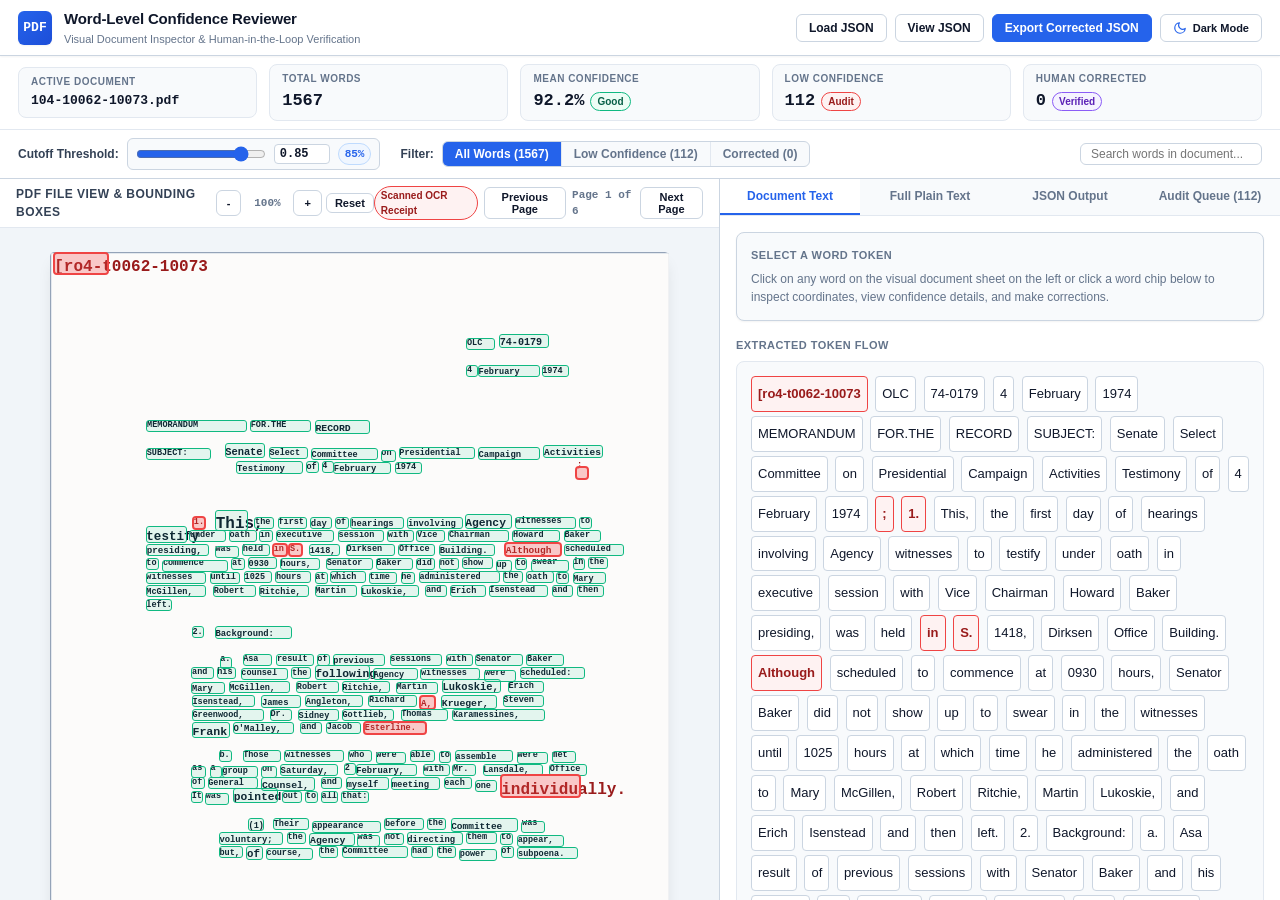
==== samples/104-10062-10073_dashboard.html @ badacd5a "fix: update OCR engine and docs" ====
<!DOCTYPE html>
<html lang="en">
<head>
  <meta charset="UTF-8">
  <meta name="viewport" content="width=device-width, initial-scale=1.0">
  <title>PDF Word-Level Confidence Reviewer</title>
  <style>
/* PDF Word-Level Confidence Extraction - Modern UI Dashboard Stylesheet */

:root,
html[data-theme="light"],
body[data-theme="light"] {
  /* Core Theme: Light Mode */
  --bg-app: #f1f5f9;
  --bg-header: #ffffff;
  --bg-surface: #ffffff;
  --bg-surface-elevated: #f8fafc;
  --bg-surface-active: #e2e8f0;
  --bg-surface-hover: #f1f5f9;
  --bg-input: #ffffff;
  
  --text-main: #0f172a;
  --text-secondary: #334155;
  --text-muted: #64748b;
  --text-subtle: #94a3b8;
  
  --border-subtle: #e2e8f0;
  --border-medium: #cbd5e1;
  --border-strong: #94a3b8;
  
  --accent-primary: #2563eb;
  --accent-primary-hover: #1d4ed8;
  --accent-subtle: #eff6ff;
  --accent-border: #bfdbfe;
  --accent-glow: rgba(37, 99, 235, 0.2);
  
  --status-high-bg: #ecfdf5;
  --status-high-text: #065f46;
  --status-high-border: #10b981;
  --status-high-bar: #10b981;
  
  --status-mid-bg: #fffbeb;
  --status-mid-text: #92400e;
  --status-mid-border: #f59e0b;
  --status-mid-bar: #f59e0b;
  
  --status-low-bg: #fef2f2;
  --status-low-text: #991b1b;
  --status-low-border: #ef4444;
  --status-low-bar: #ef4444;

  --status-corrected-bg: #f5f3ff;
  --status-corrected-text: #5b21b6;
  --status-corrected-border: #8b5cf6;
  --status-corrected-bar: #8b5cf6;

  --bbox-high-bg: rgba(16, 185, 129, 0.10);
  --bbox-high-border: #10b981;
  --bbox-low-bg: rgba(239, 68, 68, 0.28);
  --bbox-low-border: #ef4444;
  --bbox-selected-bg: rgba(37, 99, 235, 0.35);
  --bbox-selected-border: #2563eb;
  --bbox-corrected-bg: rgba(139, 92, 246, 0.25);
  --bbox-corrected-border: #8b5cf6;

  --shadow-xs: 0 1px 2px 0 rgba(0, 0, 0, 0.05);
  --shadow-sm: 0 1px 3px 0 rgba(0, 0, 0, 0.08), 0 1px 2px -1px rgba(0, 0, 0, 0.08);
  --shadow-md: 0 4px 6px -1px rgba(0, 0, 0, 0.08), 0 2px 4px -2px rgba(0, 0, 0, 0.06);
  --shadow-lg: 0 10px 15px -3px rgba(0, 0, 0, 0.1), 0 4px 6px -4px rgba(0, 0, 0, 0.05);

  --radius-xs: 4px;
  --radius-sm: 6px;
  --radius-md: 8px;
  --radius-lg: 12px;
  --radius-full: 9999px;

  --font-sans: -apple-system, BlinkMacSystemFont, "Segoe UI", Roboto, Oxygen, Ubuntu, Cantarell, "Open Sans", "Helvetica Neue", sans-serif;
  --font-mono: ui-monospace, SFMono-Regular, Menlo, Monaco, Consolas, "Liberation Mono", "Courier New", monospace;
  --transition-fast: 0.15s ease;
  --transition-normal: 0.25s ease;
}

:root[data-theme="dark"],
html[data-theme="dark"],
body[data-theme="dark"],
[data-theme="dark"] {
  /* Core Theme: Dark Mode */
  --bg-app: #0b1120;
  --bg-header: #0f172a;
  --bg-surface: #1e293b;
  --bg-surface-elevated: #182234;
  --bg-surface-active: #334155;
  --bg-surface-hover: #27354f;
  --bg-input: #0f172a;
  
  --text-main: #f8fafc;
  --text-secondary: #cbd5e1;
  --text-muted: #94a3b8;
  --text-subtle: #64748b;
  
  --border-subtle: #1e293b;
  --border-medium: #334155;
  --border-strong: #475569;
  
  --accent-primary: #3b82f6;
  --accent-primary-hover: #60a5fa;
  --accent-subtle: #1e293b;
  --accent-border: #2563eb;
  --accent-glow: rgba(59, 130, 246, 0.3);
  
  --status-high-bg: #064e3b;
  --status-high-text: #6ee7b7;
  --status-high-border: #059669;
  --status-high-bar: #10b981;
  
  --status-mid-bg: #78350f;
  --status-mid-text: #fde68a;
  --status-mid-border: #d97706;
  --status-mid-bar: #f59e0b;
  
  --status-low-bg: #7f1d1d;
  --status-low-text: #fca5a5;
  --status-low-border: #dc2626;
  --status-low-bar: #ef4444;

  --status-corrected-bg: #3b1d7d;
  --status-corrected-text: #c4b5fd;
  --status-corrected-border: #8b5cf6;
  --status-corrected-bar: #8b5cf6;

  --bbox-high-bg: rgba(16, 185, 129, 0.15);
  --bbox-high-border: #34d399;
  --bbox-low-bg: rgba(239, 68, 68, 0.35);
  --bbox-low-border: #f87171;
  --bbox-selected-bg: rgba(59, 130, 246, 0.45);
  --bbox-selected-border: #60a5fa;
  --bbox-corrected-bg: rgba(139, 92, 246, 0.35);
  --bbox-corrected-border: #a78bfa;

  --shadow-xs: 0 1px 2px 0 rgba(0, 0, 0, 0.4);
  --shadow-sm: 0 1px 3px 0 rgba(0, 0, 0, 0.5), 0 1px 2px -1px rgba(0, 0, 0, 0.5);
  --shadow-md: 0 4px 6px -1px rgba(0, 0, 0, 0.6), 0 2px 4px -2px rgba(0, 0, 0, 0.5);
  --shadow-lg: 0 10px 15px -3px rgba(0, 0, 0, 0.7), 0 4px 6px -4px rgba(0, 0, 0, 0.6);
}

/* Reset & Base */
* {
  box-sizing: border-box;
  margin: 0;
  padding: 0;
}

html, body {
  height: 100%;
  overflow: hidden;
}

body {
  font-family: var(--font-sans);
  background-color: var(--bg-app);
  color: var(--text-main);
  line-height: 1.5;
  font-size: 13px;
  display: flex;
  flex-direction: column;
  -webkit-font-smoothing: antialiased;
  transition: background-color var(--transition-fast), color var(--transition-fast);
}

/* Top App Header */
.app-header {
  background-color: var(--bg-header);
  border-bottom: 1px solid var(--border-medium);
  padding: 8px 18px;
  display: flex;
  align-items: center;
  justify-content: space-between;
  box-shadow: var(--shadow-xs);
  z-index: 20;
  flex-shrink: 0;
  transition: background-color var(--transition-fast), border-color var(--transition-fast);
}

.brand-section {
  display: flex;
  align-items: center;
  gap: 12px;
}

.brand-logo-badge {
  width: 34px;
  height: 34px;
  border-radius: var(--radius-sm);
  background: linear-gradient(135deg, var(--accent-primary), #1d4ed8);
  color: #ffffff;
  display: flex;
  align-items: center;
  justify-content: center;
  font-weight: 800;
  font-size: 13px;
  font-family: var(--font-mono);
  box-shadow: var(--shadow-xs);
}

.brand-info {
  display: flex;
  flex-direction: column;
}

.brand-title {
  font-size: 15px;
  font-weight: 700;
  letter-spacing: -0.01em;
  color: var(--text-main);
}

.brand-subtitle {
  font-size: 11px;
  color: var(--text-muted);
}

.header-actions {
  display: flex;
  align-items: center;
  gap: 8px;
}

/* Theme Toggle Button */
.btn-theme-toggle {
  display: inline-flex;
  align-items: center;
  gap: 8px;
  padding: 5px 12px;
  font-size: 12px;
  font-weight: 700;
  border-radius: var(--radius-sm);
  border: 1px solid var(--border-medium);
  background-color: var(--bg-surface-elevated);
  color: var(--text-main);
  cursor: pointer;
  transition: all var(--transition-fast);
}

.btn-theme-toggle:hover {
  background-color: var(--bg-surface-hover);
  border-color: var(--accent-primary);
}

.theme-toggle-indicator {
  display: flex;
  align-items: center;
  justify-content: center;
  color: var(--accent-primary);
}

.theme-icon {
  display: block;
}

.theme-status-text {
  font-size: 11px;
  font-weight: 700;
}

/* KPI Cards Strip */
.kpi-strip {
  background-color: var(--bg-surface);
  border-bottom: 1px solid var(--border-subtle);
  padding: 8px 18px;
  display: flex;
  align-items: center;
  gap: 12px;
  overflow-x: auto;
  flex-shrink: 0;
  transition: background-color var(--transition-fast);
}

.kpi-card {
  flex: 1;
  min-width: 140px;
  background-color: var(--bg-surface-elevated);
  border: 1px solid var(--border-subtle);
  border-radius: var(--radius-md);
  padding: 6px 12px;
  display: flex;
  flex-direction: column;
  transition: border-color var(--transition-fast), box-shadow var(--transition-fast), background-color var(--transition-fast);
}

.kpi-card:hover {
  border-color: var(--border-medium);
}

.kpi-header {
  display: flex;
  align-items: center;
  justify-content: space-between;
  margin-bottom: 2px;
}

.kpi-title {
  font-size: 10px;
  font-weight: 700;
  text-transform: uppercase;
  letter-spacing: 0.05em;
  color: var(--text-muted);
}

.kpi-value-row {
  display: flex;
  align-items: baseline;
  gap: 6px;
}

.kpi-value {
  font-size: 17px;
  font-weight: 800;
  font-family: var(--font-mono);
  color: var(--text-main);
}

.kpi-badge {
  font-size: 10px;
  font-weight: 700;
  padding: 1px 6px;
  border-radius: var(--radius-full);
}

.kpi-badge.high {
  background-color: var(--status-high-bg);
  color: var(--status-high-text);
  border: 1px solid var(--status-high-border);
}

.kpi-badge.low {
  background-color: var(--status-low-bg);
  color: var(--status-low-text);
  border: 1px solid var(--status-low-border);
}

.kpi-badge.info {
  background-color: var(--accent-subtle);
  color: var(--accent-primary);
  border: 1px solid var(--accent-border);
}

.kpi-badge.corrected {
  background-color: var(--status-corrected-bg);
  color: var(--status-corrected-text);
  border: 1px solid var(--status-corrected-border);
}

/* Control Toolbar */
.toolbar-section {
  background-color: var(--bg-surface);
  border-bottom: 1px solid var(--border-medium);
  padding: 8px 18px;
  display: flex;
  align-items: center;
  justify-content: space-between;
  flex-wrap: wrap;
  gap: 14px;
  flex-shrink: 0;
  transition: background-color var(--transition-fast);
}

.toolbar-left-group {
  display: flex;
  align-items: center;
  gap: 20px;
  flex-wrap: wrap;
}

/* Global Threshold Slider & Linked Number Input */
.threshold-control-group {
  display: flex;
  align-items: center;
  gap: 8px;
}

.control-label {
  font-size: 12px;
  font-weight: 600;
  color: var(--text-secondary);
}

.threshold-input-wrapper {
  display: flex;
  align-items: center;
  gap: 8px;
  background-color: var(--bg-surface-elevated);
  border: 1px solid var(--border-medium);
  padding: 4px 8px;
  border-radius: var(--radius-sm);
}

.range-input {
  width: 130px;
  accent-color: var(--accent-primary);
  cursor: pointer;
}

.threshold-number-field {
  width: 56px;
  padding: 2px 4px;
  font-size: 12px;
  font-family: var(--font-mono);
  font-weight: 700;
  text-align: center;
  border: 1px solid var(--border-medium);
  border-radius: var(--radius-xs);
  background-color: var(--bg-input);
  color: var(--text-main);
}

.threshold-number-field:focus {
  outline: 2px solid var(--accent-primary);
  border-color: var(--accent-primary);
}

.threshold-pct-badge {
  font-size: 11px;
  font-weight: 800;
  font-family: var(--font-mono);
  padding: 2px 6px;
  border-radius: var(--radius-full);
  background-color: var(--accent-subtle);
  color: var(--accent-primary);
  border: 1px solid var(--accent-border);
}

/* View Filter Buttons Group */
.view-filter-group {
  display: flex;
  align-items: center;
  gap: 8px;
}

.btn-group {
  display: inline-flex;
  border-radius: var(--radius-sm);
  overflow: hidden;
  border: 1px solid var(--border-medium);
  background-color: var(--bg-surface-elevated);
}

.filter-btn {
  padding: 5px 12px;
  font-size: 12px;
  font-weight: 600;
  border: none;
  background: none;
  color: var(--text-muted);
  cursor: pointer;
  transition: all var(--transition-fast);
  border-right: 1px solid var(--border-subtle);
}

.filter-btn:last-child {
  border-right: none;
}

.filter-btn:hover {
  background-color: var(--bg-surface-hover);
  color: var(--text-main);
}

.filter-btn.active {
  background-color: var(--accent-primary);
  color: #ffffff;
}

/* Search Box */
.search-box {
  display: flex;
  align-items: center;
  background-color: var(--bg-input);
  border: 1px solid var(--border-medium);
  border-radius: var(--radius-sm);
  padding: 3px 10px;
}

.search-input {
  border: none;
  background: none;
  font-size: 12px;
  color: var(--text-main);
  outline: none;
  width: 160px;
}

/* Standard Buttons */
.btn {
  display: inline-flex;
  align-items: center;
  justify-content: center;
  gap: 6px;
  padding: 6px 12px;
  font-size: 12px;
  font-weight: 600;
  border-radius: var(--radius-sm);
  border: 1px solid var(--border-medium);
  background-color: var(--bg-surface);
  color: var(--text-main);
  cursor: pointer;
  transition: all var(--transition-fast);
}

.btn:hover {
  background-color: var(--bg-surface-hover);
  border-color: var(--border-strong);
}

.btn-primary {
  background-color: var(--accent-primary);
  border-color: var(--accent-primary);
  color: #ffffff;
}

.btn-primary:hover {
  background-color: var(--accent-primary-hover);
  border-color: var(--accent-primary-hover);
}

.btn-sm {
  padding: 3px 8px;
  font-size: 11px;
}

.btn-icon {
  padding: 6px 10px;
}

/* Main Split View */
.workspace-layout {
  display: flex;
  flex: 1;
  overflow: hidden;
  position: relative;
}

/* Left Column: Visual Document Viewer */
.visual-pane {
  flex: 1.25;
  background-color: var(--bg-app);
  border-right: 1px solid var(--border-medium);
  display: flex;
  flex-direction: column;
  overflow: hidden;
}

.pane-topbar {
  background-color: var(--bg-surface);
  border-bottom: 1px solid var(--border-subtle);
  padding: 6px 16px;
  display: flex;
  align-items: center;
  justify-content: space-between;
}

.pane-heading {
  font-weight: 700;
  font-size: 12px;
  text-transform: uppercase;
  letter-spacing: 0.04em;
  color: var(--text-secondary);
}

.zoom-controls {
  display: flex;
  align-items: center;
  gap: 4px;
}

.zoom-label {
  font-family: var(--font-mono);
  font-size: 11px;
  font-weight: 700;
  color: var(--text-muted);
  min-width: 44px;
  text-align: center;
}

.page-stepper {
  display: flex;
  align-items: center;
  gap: 6px;
}

.canvas-viewport {
  flex: 1;
  overflow: auto;
  padding: 24px;
  display: flex;
  justify-content: center;
  align-items: flex-start;
  background-color: var(--bg-app);
}

.pdf-sheet-wrapper {
  position: relative;
  background-color: #ffffff;
  box-shadow: var(--shadow-lg);
  border: 1px solid var(--border-strong);
  border-radius: var(--radius-xs);
  transform-origin: top center;
  transition: transform var(--transition-fast);
  margin-bottom: 24px;
}

.pdf-canvas {
  display: block;
  background-color: #ffffff;
}

.word-overlay-container {
  position: absolute;
  top: 0;
  left: 0;
  width: 100%;
  height: 100%;
  pointer-events: none;
}

/* Bounding Box Highlights */
.bbox-box {
  position: absolute;
  pointer-events: auto;
  cursor: pointer;
  border-radius: 2px;
  transition: background-color var(--transition-fast), outline var(--transition-fast), opacity var(--transition-fast);
}

.bbox-box.high {
  background-color: var(--bbox-high-bg);
  outline: 1px solid var(--bbox-high-border);
}

.bbox-box.low {
  background-color: var(--bbox-low-bg);
  outline: 2px solid var(--bbox-low-border);
}

.bbox-box.corrected {
  background-color: var(--bbox-corrected-bg);
  outline: 2px solid var(--bbox-corrected-border);
}

.bbox-box.dimmed {
  opacity: 0.15 !important;
  outline-style: dashed !important;
}

.bbox-box:hover {
  outline-width: 2.5px !important;
  z-index: 10;
}

.bbox-box.selected {
  background-color: var(--bbox-selected-bg) !important;
  outline: 2.5px solid var(--bbox-selected-border) !important;
  box-shadow: 0 0 0 4px var(--accent-glow);
  z-index: 15;
  opacity: 1.0 !important;
}

/* Right Column: Text Flow & Inspector */
.side-pane {
  flex: 1;
  min-width: 380px;
  max-width: 560px;
  background-color: var(--bg-surface);
  display: flex;
  flex-direction: column;
  overflow: hidden;
}

.tab-bar {
  display: flex;
  background-color: var(--bg-surface-elevated);
  border-bottom: 1px solid var(--border-subtle);
}

.tab-item {
  flex: 1;
  padding: 10px 14px;
  font-size: 12px;
  font-weight: 700;
  text-align: center;
  border: none;
  background: none;
  color: var(--text-muted);
  border-bottom: 2px solid transparent;
  cursor: pointer;
  transition: all var(--transition-fast);
}

.tab-item:hover {
  color: var(--text-main);
}

.tab-item.active {
  color: var(--accent-primary);
  border-bottom-color: var(--accent-primary);
  background-color: var(--bg-surface);
}

.tab-pane-content {
  flex: 1;
  overflow-y: auto;
  padding: 16px;
  display: none;
}

.tab-pane-content.active {
  display: block;
}

/* Filter Info Notification Banner */
.filter-notification-banner {
  background-color: var(--accent-subtle);
  border: 1px solid var(--accent-border);
  color: var(--text-secondary);
  border-radius: var(--radius-sm);
  padding: 6px 12px;
  font-size: 11px;
  font-weight: 600;
  margin-bottom: 10px;
  display: flex;
  align-items: center;
  justify-content: space-between;
}

/* Inspector Card */
.inspector-card-box {
  background-color: var(--bg-surface-elevated);
  border: 1px solid var(--border-medium);
  border-radius: var(--radius-md);
  padding: 14px;
  margin-bottom: 16px;
  box-shadow: var(--shadow-xs);
}

.inspector-header-row {
  display: flex;
  align-items: center;
  justify-content: space-between;
  margin-bottom: 10px;
}

.inspector-badge-title {
  font-size: 11px;
  font-weight: 700;
  text-transform: uppercase;
  letter-spacing: 0.04em;
  color: var(--text-muted);
}

.word-focus-display {
  display: flex;
  align-items: baseline;
  justify-content: space-between;
  margin-bottom: 10px;
}

.word-focus-text {
  font-size: 20px;
  font-weight: 800;
  font-family: var(--font-mono);
  color: var(--text-main);
  word-break: break-all;
}

.confidence-meter {
  margin-bottom: 12px;
}

.meter-track {
  height: 6px;
  background-color: var(--border-medium);
  border-radius: var(--radius-full);
  overflow: hidden;
  margin-top: 4px;
}

.meter-fill {
  height: 100%;
  transition: width var(--transition-normal), background-color var(--transition-normal);
}

.meta-grid {
  display: grid;
  grid-template-columns: repeat(2, 1fr);
  gap: 8px;
  font-size: 12px;
  margin-bottom: 12px;
}

.meta-item {
  display: flex;
  flex-direction: column;
}

.meta-key {
  color: var(--text-muted);
  font-size: 10px;
  text-transform: uppercase;
}

.meta-val {
  font-family: var(--font-mono);
  font-weight: 600;
}

.hitl-edit-row {
  display: flex;
  gap: 6px;
  margin-top: 8px;
}

.hitl-input {
  flex: 1;
  padding: 6px 10px;
  font-size: 13px;
  border-radius: var(--radius-sm);
  border: 1px solid var(--border-medium);
  background-color: var(--bg-input);
  color: var(--text-main);
  font-family: var(--font-mono);
}

.hitl-input:focus {
  outline: 2px solid var(--accent-primary);
  border-color: var(--accent-primary);
}

.nav-buttons-row {
  display: flex;
  justify-content: space-between;
  margin-top: 10px;
}

/* Document Text Token Flow */
.token-flow-container {
  line-height: 2.3;
  font-size: 13px;
  background-color: var(--bg-surface-elevated);
  border: 1px solid var(--border-subtle);
  border-radius: var(--radius-md);
  padding: 12px;
  min-height: 140px;
}

.token-word {
  display: inline-block;
  padding: 2px 6px;
  margin: 2px;
  border-radius: var(--radius-xs);
  cursor: pointer;
  transition: all var(--transition-fast);
}

.token-word.high {
  background-color: var(--bg-surface);
  border: 1px solid var(--border-medium);
  color: var(--text-main);
}

.token-word.low {
  background-color: var(--status-low-bg);
  color: var(--status-low-text);
  border: 1px solid var(--status-low-border);
  font-weight: 700;
}

.token-word.corrected {
  background-color: var(--status-corrected-bg);
  color: var(--status-corrected-text);
  border: 1px solid var(--status-corrected-border);
  font-weight: 700;
}

.token-word:hover {
  border-color: var(--accent-primary);
  transform: translateY(-1px);
}

.token-word.selected {
  background-color: var(--accent-primary) !important;
  color: #ffffff !important;
  border-color: var(--accent-primary) !important;
}

/* Audit Queue Table */
.audit-list {
  display: flex;
  flex-direction: column;
  gap: 8px;
}

.audit-item-row {
  background-color: var(--bg-surface-elevated);
  border: 1px solid var(--border-subtle);
  border-radius: var(--radius-sm);
  padding: 8px 12px;
  display: flex;
  align-items: center;
  justify-content: space-between;
  cursor: pointer;
  transition: all var(--transition-fast);
}

.audit-item-row:hover {
  border-color: var(--border-medium);
  background-color: var(--bg-surface-hover);
}

.audit-item-row.selected {
  border-color: var(--accent-primary);
  background-color: var(--accent-subtle);
}

.audit-word-title {
  font-family: var(--font-mono);
  font-weight: 700;
  font-size: 13px;
}

.audit-meta-info {
  font-size: 11px;
  color: var(--text-muted);
}

/* Modal */
.modal-overlay {
  position: fixed;
  top: 0;
  left: 0;
  width: 100vw;
  height: 100vh;
  background-color: rgba(0, 0, 0, 0.6);
  backdrop-filter: blur(2px);
  display: flex;
  align-items: center;
  justify-content: center;
  z-index: 100;
  opacity: 0;
  pointer-events: none;
  transition: opacity var(--transition-fast);
}

.modal-overlay.open {
  opacity: 1;
  pointer-events: auto;
}

.modal-dialog {
  background-color: var(--bg-surface);
  width: 760px;
  max-width: 90vw;
  max-height: 85vh;
  border-radius: var(--radius-lg);
  box-shadow: var(--shadow-lg);
  border: 1px solid var(--border-medium);
  display: flex;
  flex-direction: column;
  overflow: hidden;
}

.modal-header-bar {
  padding: 12px 16px;
  border-bottom: 1px solid var(--border-subtle);
  display: flex;
  align-items: center;
  justify-content: space-between;
}

.modal-content-area {
  padding: 16px;
  flex: 1;
  overflow: auto;
}

.code-viewer {
  font-family: var(--font-mono);
  font-size: 12px;
  line-height: 1.4;
  white-space: pre-wrap;
  background-color: var(--bg-surface-elevated);
  padding: 12px;
  border-radius: var(--radius-sm);
  border: 1px solid var(--border-subtle);
  color: var(--text-main);
}

.full-text-textarea {
  width: 100%;
  height: 480px;
  background-color: var(--bg-surface-elevated);
  border: 1px solid var(--border-medium);
  border-radius: var(--radius-sm);
  padding: 12px;
  font-family: var(--font-mono);
  font-size: 12px;
  line-height: 1.6;
  color: var(--text-main);
  resize: vertical;
  outline: none;
}

.full-text-textarea:focus {
  border-color: var(--accent-primary);
}

.modal-footer-bar {
  padding: 10px 16px;
  border-top: 1px solid var(--border-subtle);
  display: flex;
  justify-content: flex-end;
  gap: 8px;
}

</style>
</head>
<body>

  <!-- Top App Header -->
  <header class="app-header">
    <div class="brand-section">
      <div class="brand-logo-badge">PDF</div>
      <div class="brand-info">
        <h1 class="brand-title">Word-Level Confidence Reviewer</h1>
        <span class="brand-subtitle">Visual Document Inspector & Human-in-the-Loop Verification</span>
      </div>
    </div>

    <div class="header-actions">
      <input type="file" id="fileInput" accept=".json" style="display: none;">
      <button class="btn" onclick="document.getElementById('fileInput').click()">
        Load JSON
      </button>
      <button class="btn" id="viewJsonBtn">
        View JSON
      </button>
      <button class="btn btn-primary" id="exportJsonBtn">
        Export Corrected JSON
      </button>
      <button class="btn btn-theme-toggle" id="themeToggleBtn" title="Toggle Light / Dark Mode" aria-label="Toggle Theme">
        <span class="theme-toggle-indicator">
          <svg class="theme-icon" id="themeIconMoon" width="14" height="14" viewBox="0 0 24 24" fill="none" stroke="currentColor" stroke-width="2" stroke-linecap="round" stroke-linejoin="round">
            <path d="M21 12.79A9 9 0 1 1 11.21 3 7 7 0 0 0 21 12.79z"></path>
          </svg>
          <svg class="theme-icon" id="themeIconSun" width="14" height="14" viewBox="0 0 24 24" fill="none" stroke="currentColor" stroke-width="2" stroke-linecap="round" stroke-linejoin="round" style="display: none;">
            <circle cx="12" cy="12" r="5"></circle>
            <line x1="12" y1="1" x2="12" y2="3"></line>
            <line x1="12" y1="21" x2="12" y2="23"></line>
            <line x1="4.22" y1="4.22" x2="5.64" y2="5.64"></line>
            <line x1="18.36" y1="18.36" x2="19.78" y2="19.78"></line>
            <line x1="1" y1="12" x2="3" y2="12"></line>
            <line x1="21" y1="12" x2="23" y2="12"></line>
            <line x1="4.22" y1="19.78" x2="5.64" y2="18.36"></line>
            <line x1="18.36" y1="5.64" x2="19.78" y2="4.22"></line>
          </svg>
        </span>
        <span id="themeStatusLabel" class="theme-status-text">Dark Mode</span>
      </button>
    </div>
  </header>

  <!-- KPI Metrics Strip -->
  <section class="kpi-strip">
    <div class="kpi-card">
      <div class="kpi-header">
        <span class="kpi-title">Active Document</span>
      </div>
      <div class="kpi-value-row">
        <span class="kpi-value" id="kpiFilename" style="font-size: 13px; word-break: break-all;">sample_digital_invoice.pdf</span>
      </div>
    </div>

    <div class="kpi-card">
      <div class="kpi-header">
        <span class="kpi-title">Total Words</span>
      </div>
      <div class="kpi-value-row">
        <span class="kpi-value" id="kpiTotalWords">0</span>
      </div>
    </div>

    <div class="kpi-card">
      <div class="kpi-header">
        <span class="kpi-title">Mean Confidence</span>
      </div>
      <div class="kpi-value-row">
        <span class="kpi-value" id="kpiMeanConf">100.0%</span>
        <span class="kpi-badge high" id="kpiMeanConfBadge">Certain</span>
      </div>
    </div>

    <div class="kpi-card">
      <div class="kpi-header">
        <span class="kpi-title">Low Confidence</span>
      </div>
      <div class="kpi-value-row">
        <span class="kpi-value" id="kpiLowConf">0</span>
        <span class="kpi-badge low">Audit</span>
      </div>
    </div>

    <div class="kpi-card">
      <div class="kpi-header">
        <span class="kpi-title">Human Corrected</span>
      </div>
      <div class="kpi-value-row">
        <span class="kpi-value" id="kpiCorrections">0</span>
        <span class="kpi-badge corrected">Verified</span>
      </div>
    </div>
  </section>

  <!-- Interactive Control Toolbar -->
  <section class="toolbar-section">
    <div class="toolbar-left-group">
      
      <!-- Global Threshold Slider + Linked Number Input Field -->
      <div class="threshold-control-group">
        <label for="thresholdSlider" class="control-label">Cutoff Threshold:</label>
        <div class="threshold-input-wrapper">
          <input type="range" id="thresholdSlider" class="range-input" min="0.00" max="1.00" step="0.01" value="0.85">
          <input type="number" id="thresholdNumberInput" class="threshold-number-field" min="0.00" max="1.00" step="0.01" value="0.85">
          <span class="threshold-pct-badge" id="thresholdBadge">85%</span>
        </div>
      </div>

      <!-- View Filter Buttons Group -->
      <div class="view-filter-group">
        <span class="control-label">Filter:</span>
        <div class="btn-group">
          <button class="filter-btn active" id="btnFilterAll" data-filter="all">All Words (<span id="countAll">0</span>)</button>
          <button class="filter-btn" id="btnFilterLow" data-filter="low">Low Confidence (<span id="countLow">0</span>)</button>
          <button class="filter-btn" id="btnFilterCorrected" data-filter="corrected">Corrected (<span id="countCorrected">0</span>)</button>
        </div>
      </div>
    </div>

    <!-- Search Box -->
    <div class="search-box">
      <input type="text" id="searchWordsInput" class="search-input" placeholder="Search words in document...">
    </div>
  </section>

  <!-- Main Split Layout: PDF File Section (Left) and Text & JSON Section (Right) -->
  <main class="workspace-layout">

    <!-- Left Column: PDF File Visual Document View -->
    <section class="visual-pane">
      <div class="pane-topbar">
        <span class="pane-heading">PDF File View &amp; Bounding Boxes</span>
        <div class="zoom-controls">
          <button class="btn btn-sm btn-icon" id="zoomOutBtn" title="Zoom Out">-</button>
          <span class="zoom-label" id="zoomLabel">100%</span>
          <button class="btn btn-sm btn-icon" id="zoomInBtn" title="Zoom In">+</button>
          <button class="btn btn-sm" id="zoomResetBtn">Reset</button>
        </div>
        <div class="page-stepper">
          <span class="kpi-badge info" id="pageModalityBadge">Digital Vector</span>
          <button class="btn btn-sm" id="prevPageBtn">Previous Page</button>
          <span id="pageIndicator" style="font-family: var(--font-mono); font-size: 11px; font-weight: 700; color: var(--text-muted);">Page 1 of 1</span>
          <button class="btn btn-sm" id="nextPageBtn">Next Page</button>
        </div>
      </div>

      <div class="canvas-viewport" id="canvasViewport">
        <div class="pdf-sheet-wrapper" id="sheetWrapper">
          <canvas id="pdfCanvas" class="pdf-canvas"></canvas>
          <div class="word-overlay-container" id="overlayContainer"></div>
        </div>
      </div>
    </section>

    <!-- Right Column: Inspector, Full Text, JSON Output & Audit Station -->
    <section class="side-pane">
      <nav class="tab-bar">
        <button class="tab-item active" data-tab="tabDocumentText">Document Text</button>
        <button class="tab-item" data-tab="tabFullText">Full Plain Text</button>
        <button class="tab-item" data-tab="tabJsonOutput">JSON Output</button>
        <button class="tab-item" data-tab="tabAuditQueue">Audit Queue (<span id="auditTabBadge">0</span>)</button>
      </nav>

      <!-- Tab 1: Text View and Inspector -->
      <div class="tab-pane-content active" id="tabDocumentText">
        
        <!-- Inspector Card -->
        <div class="inspector-card-box" id="inspectorCard" style="display: none;">
          <div class="inspector-header-row">
            <span class="inspector-badge-title">Word Inspector & Correction</span>
          </div>

          <div class="word-focus-display">
            <span class="word-focus-text" id="inspWordText">-</span>
            <span class="kpi-badge info" id="inspConfScore">100.0%</span>
          </div>

          <div class="confidence-meter">
            <div class="meter-track">
              <div class="meter-fill" id="inspMeterFill" style="width: 100%; background-color: var(--status-high-bar);"></div>
            </div>
          </div>

          <div class="meta-grid">
            <div class="meta-item">
              <span class="meta-key">Source</span>
              <span class="meta-val" id="inspSource">digital</span>
            </div>
            <div class="meta-item">
              <span class="meta-key">Page</span>
              <span class="meta-val" id="inspPage">Page 1</span>
            </div>
            <div class="meta-item" style="grid-column: span 2;">
              <span class="meta-key">Bounding Box Coordinates</span>
              <span class="meta-val" id="inspBbox">[0, 0, 0, 0]</span>
            </div>
          </div>

          <div class="hitl-edit-row">
            <input type="text" id="inspEditInput" class="hitl-input" placeholder="Type manual correction...">
            <button class="btn btn-primary btn-sm" id="applyCorrectionBtn">Apply</button>
            <button class="btn btn-sm" id="approveBtn">Approve</button>
          </div>

          <div class="nav-buttons-row">
            <button class="btn btn-sm" id="prevIssueBtn">&lt; Prev Issue</button>
            <button class="btn btn-sm" id="nextIssueBtn">Next Issue &gt;</button>
          </div>
        </div>

        <div class="inspector-card-box" id="inspectorEmpty">
          <div class="inspector-badge-title" style="margin-bottom: 6px;">Select a Word Token</div>
          <p style="font-size: 12px; color: var(--text-muted);">
            Click on any word on the visual document sheet on the left or click a word chip below to inspect coordinates, view confidence details, and make corrections.
          </p>
        </div>

        <!-- Filter Info Notification Banner -->
        <div class="filter-notification-banner" id="filterNotificationBanner" style="display: none;">
          <span id="filterNotificationText">Showing filtered tokens</span>
          <button class="btn btn-sm" id="clearFilterBtn" style="padding: 1px 6px; font-size: 10px;">Show All</button>
        </div>

        <div style="font-weight: 700; font-size: 11px; text-transform: uppercase; letter-spacing: 0.04em; color: var(--text-muted); margin-bottom: 8px;">
          Extracted Token Flow
        </div>
        <div class="token-flow-container" id="tokenFlowContainer"></div>
      </div>

      <!-- Tab 2: Full Plain Text View -->
      <div class="tab-pane-content" id="tabFullText">
        <div style="display: flex; align-items: center; justify-content: space-between; margin-bottom: 8px;">
          <div style="font-weight: 700; font-size: 11px; text-transform: uppercase; letter-spacing: 0.04em; color: var(--text-muted);">
            Consolidated Document Plain Text
          </div>
          <button class="btn btn-sm" id="copyFullTextBtn">Copy Text</button>
        </div>
        <p style="font-size: 12px; color: var(--text-muted); margin-bottom: 12px;">
          Consolidated continuous text extracted from this PDF document across all pages.
        </p>
        <textarea id="fullTextDisplay" class="full-text-textarea" readonly></textarea>
      </div>

      <!-- Tab 3: Structured JSON Output View -->
      <div class="tab-pane-content" id="tabJsonOutput">
        <div style="display: flex; align-items: center; justify-content: space-between; margin-bottom: 8px;">
          <div style="font-weight: 700; font-size: 11px; text-transform: uppercase; letter-spacing: 0.04em; color: var(--text-muted);">
            Structured JSON Output (schema.json)
          </div>
          <div style="display: flex; gap: 6px;">
            <button class="btn btn-sm" id="copyJsonTabBtn">Copy JSON</button>
            <button class="btn btn-sm btn-primary" id="downloadJsonTabBtn">Download JSON</button>
          </div>
        </div>
        <p style="font-size: 12px; color: var(--text-muted); margin-bottom: 12px;">
          Live structured JSON representation including metadata, full_text, page coordinates, and confidence scores.
        </p>
        <pre class="code-viewer" id="jsonTabCodeDisplay" style="max-height: 520px;"></pre>
      </div>

      <!-- Tab 4: Audit Review Queue -->
      <div class="tab-pane-content" id="tabAuditQueue">
        <div style="font-weight: 700; font-size: 11px; text-transform: uppercase; letter-spacing: 0.04em; color: var(--text-muted); margin-bottom: 6px;">
          Low Confidence Review Items
        </div>
        <p style="font-size: 12px; color: var(--text-muted); margin-bottom: 12px;">
          Tokens currently scoring below the global threshold cutoff. Click any row to jump directly to its location on the document page.
        </p>

        <div class="inspector-card-box" id="auditEmptyState" style="display: none;">
          <div style="font-weight: 600; font-size: 13px; color: var(--text-main); margin-bottom: 4px;">No Low-Confidence Tokens</div>
          <p style="font-size: 12px; color: var(--text-muted);">All extracted words in this document meet or exceed the selected threshold.</p>
        </div>

        <div class="audit-list" id="auditListContainer"></div>
      </div>
    </section>
  </main>

  <!-- Structured JSON Modal -->
  <div class="modal-overlay" id="jsonModal">
    <div class="modal-dialog">
      <div class="modal-header-bar">
        <span style="font-weight: 700; font-size: 14px;">Structured JSON Output</span>
        <button class="btn btn-sm" id="closeModalBtn">Close</button>
      </div>
      <div class="modal-content-area">
        <pre class="code-viewer" id="jsonModalCode"></pre>
      </div>
      <div class="modal-footer-bar">
        <button class="btn btn-primary btn-sm" id="copyJsonBtn">Copy JSON</button>
      </div>
    </div>
  </div>

  <script>
/**
 * PDF Word-Level Confidence Extraction - Modern UI Dashboard Application
 *
 * Provides dynamic threshold filtering, visual document coordinate overlays,
 * synchronized text selection, human-in-the-loop editing, and theme switching.
 */

(function () {
  "use strict";

  // Embedded extraction data payload (injected by extract_pdf.py for standalone bundles)
  const EMBEDDED_DATA = /* __DATA_PAYLOAD_START__ */ {"metadata": {"filename": "104-10062-10073.pdf", "total_pages": 6, "extraction_engine": "hybrid_extractor", "timestamp_utc": "2026-08-31T14:25:56.862244+00:00", "total_words": 1567, "mean_confidence": 0.9216, "min_confidence": 0.0, "low_confidence_count": 112, "low_confidence_threshold": 0.85}, "full_text": "[ro4-t0062-10073 OLC 74-0179 4 February 1974 MEMORANDUM FOR.THE RECORD SUBJECT: Senate Select Committee on Presidential Campaign Activities Testimony of 4 February 1974 ; 1. This, the first day of hearings involving Agency witnesses to testify under oath in executive session with Vice Chairman Howard Baker presiding, was held in S. 1418, Dirksen Office Building. Although scheduled to commence at 0930 hours, Senator Baker did not show up to swear in the witnesses until 1025 hours at which time he administered the oath to Mary McGillen, Robert Ritchie, Martin Lukoskie, and Erich Isenstead and then left. 2. Background: a. Asa result of previous sessions with Senator Baker and his counsel the following Agency witnesses were scheduled: Mary McGillen, Robert Ritchie, Martin Lukoskie, Erich Isenstead, James Angleton, Richard A, Krueger, Steven Greenwood, Dr. Sidney Gottlieb, Thomas Karamessines, Frank O'Malley, and Jacob Esterline. b. Those witnesses who were able to assemble were met as a group on Saturday, 2 February, with Mr. Lansdale, Office of General Counsel, and myself meeting each one individually. It was pointed out to all that: (1) Their appearance before the Committee was voluntary; the Agency was not directing them to appear, but, of course, the Committee had the power of subpoena. - Signer: aries)\n\n14-00000 ; (2) They had the right to a private counsel and that Mr. Lansdale and I would sit in with them during the session and that our principal role would be to assure that the questioning did not get into sensitive areas unrelated to Watergate.\" ce. Early in the hearing of 4 February 1974 it became clear that the Committee could in no way handle the five witnesses scheduled for the day, and that the Committee counsels had not had sufficient time to absorb the voluminous written material that we had provided them earlier in the week. Asa result, with the agreement of Committee counsel we unplugged for now Messrs. Isenstead, Angleton, and O'Malley. Also, following the day's testimony which ended in the late afternoon, I stayed on into the evening to review all of the material that we had provided to the counsels to make sure that they would make better use of the time of all - involved. , : 3. Presession Agreements: Prior to the hearings Thompson agreed: a. To the security arrangements which I outlined (see attachment). b. To treat the testimony as exhibits under the 1 February 1974 understanding reached with Senator Baker. . c. That he thought it would be all right for us to have a copy of the transcript, but he didn't want us to show it to . scheduled witnesses. (This is a fairly remote possibility because of the delay in getting transcripts. ) 4. Mary Louise McGillen: . (Saturday Miss McGillen had mentioned that she had had a roommate who somehow knew Marchetti and that the former roommate | had told her the Committee might be interested in talking to her, feeling that she had information relating to McCord's employment in the Agency. )\n\n14-00000 Miss McGillen testified from 1025 hours until 1040 hours and her testimony was completely uneventful. She identified Mr. Hollis Whitaker. Also, her uncertainty over whether McCord retired in 1970 or 1971 raised.a possibility that she had seen McCord in Agency Headquarters in 1971 after McCord had retired, but eventually it was clarified that she had seen McCord before his retirement and not after it. , - 5. Robert Ritchie: Mr. Ritchie testified from 1040 hours until 1235 hours, with Thompson questioning Ritchie for about 65 minutes, Ritchie acquitted himself extremely well and there were no surprises in his testimony. a. -Liebengood brought out the sudden TDY to Head- quarters from Miami .following the Watergate incident. b. Some confusion arose because Ritchie was not sure of the date he took over Martinez, he thought it might have been some time in March 1972, when in fact it was late in April. c. It is obvious that the counsels have some conflicting testimony concerning the discovery of Martinez' car in the Miami airport following the arrests in June 1972. ‘6. Martin Lukoskie: : During Mr. Lukoskie's testimony, which commenced at 1300 hours, I moved to go off the record a number of times on the following points; . a. Thompson wanted to know who we dealt with in © __ to lay on cover arrangements. I told him ° we were getting into unchartered waters because I didn't know where his questioning was going to end up. He said his interest was to find out the names of the individuals and companies with which CIA had a relationship in Mexico over the last ten years. I requested that he rephrase his\n\n14-00000 question so that we could respond only with respect to the . particular companies or individuals in which he was. interested. As.a concession, he cut down the period from the last ten years to 'since 1971! and I said we would note his request. b. Thompson asked about CIA relationships with the Mormon church, the Summa Corporation, or the Hughes Tool Company. (Thompson said he had specific information that we had something with the Mormon church.) I suggested that if he is interested in whether the Agency had any relationship with these three institutions in’ connection with CIA's relationship with the Mullen Company; he . rephrase the question. Thompson refused to do this and I said we would note his request. ; ot ; c. Thompson wanted a full explanation of the \"WH flap.\" I told Thompson this involved a sensitive and active situation which had ‘been explained to Senator Baker and that Lukoskie was not an. Agency witness in this respect, but we would note his interest and see what could be provided. (I believe Thompson has already been fully exposed to the 'WH flap'' in an executive hearing with Bennett during which Baker asked if Bennett knew what the WH flap was all about. Baker later told me that Bennett did know, and explained it to Baker. Jassumed that Bennett may have gotten this information from] Thompson observed the parallel which exists between the position of CIA with respect to the \"WH flap\"! and the White House with respect to issues it did not wish to be explored by the Attorney General in connection with the activities of the Plumbers (an observation I have been expecting for some time, ‘but this is the first time it © has been presented directly. ) Mr. Lukoskie's testimony was excellent with no surprises and generally paralleled that given to Senator Baker in the Senator's office on 11 December a. Concerning any general logs that CCS maintains on contacts with cover firms, Lukoskie explained that internal procedures had changed some time in December 1972 on the information to be maintained in the logs. To assure his responsiveness to a specific question, I refreshed Lukoskie's\n\n14-00000 memory on an entry in a CCS log on a call in June 1972 between the Agency and the Mullen Company in which it was not clear either who initiated the call or who was contacted in the Mallen Company. : Follow up: Provide any extant memorandum reflecting the change in information to be covered in the CCS log. b. In response to counsel's questions, Lukoskie said he had no knowledge of (1) a Greenspun memorandum, (2) a . Mr. Waite (sp?) of General Foods, and (3) Mr. Hemlick (sp?) of ANA (Association of National Advertisers). c. The counsels focused in on the meetings between Mr. Hunt and Messrs. Cord Meyer and Tom Karamessines. d. In characterizing Mr. Bennett as an individual in whom he did not have a great deal of trust, as contrasted with Mr. Mullen, Lukoskie mentioned Bennett's. suggestion that Lukoskie would be well taken care of if he could assist in getting unfavorable information on Mr. Maheu. 7.. Following the hearings, I stayed on with the counsel and we reviewed late into the evening the voluminous material previously provided by the Agency to assure that they could make more effective use of the time of all involved and hopefully to get to the bottom of whatever is troubling them. During the session I made it clear that I was puzzled by their ques- tioning during the day since it was apparent that they had not yet absorbed ' the information we had already provided and which we think satisfactorily answers the questions they had raised. Restating a point that I had made previously, I said that while I did not personally believe so, their investi- gation had the appearance of a fishing expedition and that if they continued it would be unavoidable that we would have to disclose more and more sensitive information which had no bearing on the case and which I assumed\n\n14-00000 they had no desire to obtain. I said that I felt that’ serious consideration should be given to either advising Mr. Colby about the particulars, or if that was not satisfactory, to at least advise our oversight Committee chairmen and ask them to investigate whatever serious leads had been developed in the secure environment structured for the oversight of ‘sensitive CIA matters.. Mr. Thompson admitted this suggestion had some merit. : oo ; LYLE L. MILLER Deputy Legislative Counsel Att. Distribution: Original ~- Subject 1-DCI 1 -~DDCI 1-ER vA - OGC 1-I1G 1 -DDO 1-0oS 1 - Chrono Oe ae ee ee A", "pages": [{"page_number": 1, "page_type": "ocr", "width": 618.24, "height": 793.2, "word_count": 206, "mean_confidence": 0.9321, "text": "[ro4-t0062-10073 OLC 74-0179 4 February 1974 MEMORANDUM FOR.THE RECORD SUBJECT: Senate Select Committee on Presidential Campaign Activities Testimony of 4 February 1974 ; 1. This, the first day of hearings involving Agency witnesses to testify under oath in executive session with Vice Chairman Howard Baker presiding, was held in S. 1418, Dirksen Office Building. Although scheduled to commence at 0930 hours, Senator Baker did not show up to swear in the witnesses until 1025 hours at which time he administered the oath to Mary McGillen, Robert Ritchie, Martin Lukoskie, and Erich Isenstead and then left. 2. Background: a. Asa result of previous sessions with Senator Baker and his counsel the following Agency witnesses were scheduled: Mary McGillen, Robert Ritchie, Martin Lukoskie, Erich Isenstead, James Angleton, Richard A, Krueger, Steven Greenwood, Dr. Sidney Gottlieb, Thomas Karamessines, Frank O'Malley, and Jacob Esterline. b. Those witnesses who were able to assemble were met as a group on Saturday, 2 February, with Mr. Lansdale, Office of General Counsel, and myself meeting each one individually. It was pointed out to all that: (1) Their appearance before the Committee was voluntary; the Agency was not directing them to appear, but, of course, the Committee had the power of subpoena. - Signer: aries)", "words": [{"word": "[ro4-t0062-10073", "confidence": 0.0, "source": "ocr", "bbox": {"x0": 3.24, "top": 0.72, "x1": 55.78, "bottom": 19.79}}, {"word": "OLC", "confidence": 0.9062, "source": "ocr", "bbox": {"x0": 416.0, "top": 85.65, "x1": 442.27, "bottom": 93.57}}, {"word": "74-0179", "confidence": 0.9628, "source": "ocr", "bbox": {"x0": 448.75, "top": 82.06, "x1": 496.25, "bottom": 93.93}}, {"word": "4", "confidence": 0.9577, "source": "ocr", "bbox": {"x0": 416.0, "top": 113.37, "x1": 422.12, "bottom": 120.92}}, {"word": "February", "confidence": 0.9577, "source": "ocr", "bbox": {"x0": 427.51, "top": 113.37, "x1": 487.97, "bottom": 123.44}}, {"word": "1974", "confidence": 0.9647, "source": "ocr", "bbox": {"x0": 491.21, "top": 113.37, "x1": 517.12, "bottom": 122.36}}, {"word": "MEMORANDUM", "confidence": 0.933, "source": "ocr", "bbox": {"x0": 96.08, "top": 168.07, "x1": 194.68, "bottom": 176.35}}, {"word": "FOR.THE", "confidence": 0.8723, "source": "ocr", "bbox": {"x0": 199.72, "top": 168.07, "x1": 259.1, "bottom": 176.35}}, {"word": "RECORD", "confidence": 0.9614, "source": "ocr", "bbox": {"x0": 264.5, "top": 168.07, "x1": 317.4, "bottom": 179.59}}, {"word": "SUBJECT:", "confidence": 0.9613, "source": "ocr", "bbox": {"x0": 95.72, "top": 195.78, "x1": 159.06, "bottom": 204.42}}, {"word": "Senate", "confidence": 0.9602, "source": "ocr", "bbox": {"x0": 174.17, "top": 191.46, "x1": 213.04, "bottom": 203.7}}, {"word": "Select", "confidence": 0.9666, "source": "ocr", "bbox": {"x0": 218.44, "top": 195.42, "x1": 255.14, "bottom": 203.7}}, {"word": "Committee", "confidence": 0.949, "source": "ocr", "bbox": {"x0": 260.54, "top": 195.78, "x1": 325.67, "bottom": 205.86}}, {"word": "on", "confidence": 0.9648, "source": "ocr", "bbox": {"x0": 330.35, "top": 198.3, "x1": 343.31, "bottom": 204.06}}, {"word": "Presidential", "confidence": 0.9601, "source": "ocr", "bbox": {"x0": 348.34, "top": 195.42, "x1": 422.84, "bottom": 204.06}}, {"word": "Campaign", "confidence": 0.9601, "source": "ocr", "bbox": {"x0": 427.51, "top": 195.42, "x1": 487.25, "bottom": 205.86}}, {"word": "Activities", "confidence": 0.9694, "source": "ocr", "bbox": {"x0": 493.01, "top": 192.54, "x1": 550.23, "bottom": 203.7}}, {"word": "Testimony", "confidence": 0.9575, "source": "ocr", "bbox": {"x0": 186.05, "top": 209.46, "x1": 250.46, "bottom": 219.89}}, {"word": "of", "confidence": 0.951, "source": "ocr", "bbox": {"x0": 255.5, "top": 209.46, "x1": 267.02, "bottom": 217.73}}, {"word": "4", "confidence": 0.9672, "source": "ocr", "bbox": {"x0": 271.33, "top": 209.46, "x1": 277.45, "bottom": 217.37}}, {"word": "February", "confidence": 0.9635, "source": "ocr", "bbox": {"x0": 282.85, "top": 209.82, "x1": 338.99, "bottom": 220.25}}, {"word": "1974", "confidence": 0.9635, "source": "ocr", "bbox": {"x0": 344.75, "top": 209.82, "x1": 369.94, "bottom": 218.45}}, {"word": ";", "confidence": 0.177, "source": "ocr", "bbox": {"x0": 526.12, "top": 214.85, "x1": 526.84, "bottom": 215.57}}, {"word": "1.", "confidence": 0.5382, "source": "ocr", "bbox": {"x0": 142.86, "top": 264.52, "x1": 151.86, "bottom": 272.8}}, {"word": "This,", "confidence": 0.9691, "source": "ocr", "bbox": {"x0": 164.82, "top": 258.04, "x1": 196.12, "bottom": 276.76}}, {"word": "the", "confidence": 0.9651, "source": "ocr", "bbox": {"x0": 204.04, "top": 264.52, "x1": 222.03, "bottom": 272.8}}, {"word": "first", "confidence": 0.9665, "source": "ocr", "bbox": {"x0": 227.43, "top": 264.52, "x1": 254.78, "bottom": 272.8}}, {"word": "day", "confidence": 0.9647, "source": "ocr", "bbox": {"x0": 259.82, "top": 264.52, "x1": 279.97, "bottom": 274.96}}, {"word": "of", "confidence": 0.9645, "source": "ocr", "bbox": {"x0": 285.01, "top": 264.52, "x1": 296.17, "bottom": 272.8}}, {"word": "hearings", "confidence": 0.9608, "source": "ocr", "bbox": {"x0": 300.12, "top": 264.52, "x1": 351.22, "bottom": 274.96}}, {"word": "involving", "confidence": 0.9652, "source": "ocr", "bbox": {"x0": 356.98, "top": 264.52, "x1": 410.6, "bottom": 274.96}}, {"word": "Agency", "confidence": 0.9626, "source": "ocr", "bbox": {"x0": 414.2, "top": 261.64, "x1": 459.54, "bottom": 274.96}}, {"word": "witnesses", "confidence": 0.9591, "source": "ocr", "bbox": {"x0": 464.58, "top": 264.52, "x1": 523.24, "bottom": 272.08}}, {"word": "to", "confidence": 0.9591, "source": "ocr", "bbox": {"x0": 528.99, "top": 264.88, "x1": 539.43, "bottom": 272.44}}, {"word": "testify", "confidence": 0.9605, "source": "ocr", "bbox": {"x0": 95.36, "top": 273.88, "x1": 134.59, "bottom": 288.63}}, {"word": "under", "confidence": 0.9667, "source": "ocr", "bbox": {"x0": 138.91, "top": 277.84, "x1": 173.45, "bottom": 285.75}}, {"word": "oath", "confidence": 0.964, "source": "ocr", "bbox": {"x0": 178.49, "top": 277.84, "x1": 204.4, "bottom": 286.11}}, {"word": "in", "confidence": 0.9648, "source": "ocr", "bbox": {"x0": 208.72, "top": 278.2, "x1": 220.23, "bottom": 286.11}}, {"word": "executive", "confidence": 0.9648, "source": "ocr", "bbox": {"x0": 225.27, "top": 278.2, "x1": 281.41, "bottom": 286.11}}, {"word": "session", "confidence": 0.9634, "source": "ocr", "bbox": {"x0": 287.53, "top": 278.2, "x1": 331.79, "bottom": 286.11}}, {"word": "with", "confidence": 0.9678, "source": "ocr", "bbox": {"x0": 336.83, "top": 277.84, "x1": 361.3, "bottom": 286.11}}, {"word": "Vice", "confidence": 0.9593, "source": "ocr", "bbox": {"x0": 365.98, "top": 278.2, "x1": 392.25, "bottom": 286.47}}, {"word": "Chairman", "confidence": 0.9593, "source": "ocr", "bbox": {"x0": 398.01, "top": 277.84, "x1": 456.66, "bottom": 286.47}}, {"word": "Howard", "confidence": 0.9612, "source": "ocr", "bbox": {"x0": 462.06, "top": 277.84, "x1": 507.76, "bottom": 286.11}}, {"word": "Baker", "confidence": 0.965, "source": "ocr", "bbox": {"x0": 513.52, "top": 277.84, "x1": 548.79, "bottom": 285.75}}, {"word": "presiding,", "confidence": 0.9632, "source": "ocr", "bbox": {"x0": 95.72, "top": 291.51, "x1": 156.54, "bottom": 302.31}}, {"word": "was", "confidence": 0.9498, "source": "ocr", "bbox": {"x0": 164.46, "top": 294.03, "x1": 186.41, "bottom": 299.79}}, {"word": "held", "confidence": 0.9498, "source": "ocr", "bbox": {"x0": 191.81, "top": 291.51, "x1": 217.36, "bottom": 299.79}}, {"word": "in", "confidence": 0.8299, "source": "ocr", "bbox": {"x0": 222.75, "top": 291.87, "x1": 234.27, "bottom": 299.79}}, {"word": "S.", "confidence": 0.8299, "source": "ocr", "bbox": {"x0": 238.95, "top": 291.87, "x1": 249.74, "bottom": 300.15}}, {"word": "1418,", "confidence": 0.9647, "source": "ocr", "bbox": {"x0": 258.74, "top": 291.51, "x1": 287.89, "bottom": 301.59}}, {"word": "Dirksen", "confidence": 0.9685, "source": "ocr", "bbox": {"x0": 295.45, "top": 291.87, "x1": 342.95, "bottom": 299.79}}, {"word": "Office", "confidence": 0.966, "source": "ocr", "bbox": {"x0": 347.98, "top": 291.51, "x1": 382.89, "bottom": 300.15}}, {"word": "Building.", "confidence": 0.9492, "source": "ocr", "bbox": {"x0": 388.65, "top": 291.51, "x1": 442.63, "bottom": 301.95}}, {"word": "Although", "confidence": 0.7796, "source": "ocr", "bbox": {"x0": 454.86, "top": 290.79, "x1": 508.48, "bottom": 301.95}}, {"word": "scheduled", "confidence": 0.9671, "source": "ocr", "bbox": {"x0": 513.88, "top": 291.51, "x1": 571.46, "bottom": 299.79}}, {"word": "to", "confidence": 0.9657, "source": "ocr", "bbox": {"x0": 95.36, "top": 306.27, "x1": 106.16, "bottom": 313.83}}, {"word": "commence", "confidence": 0.955, "source": "ocr", "bbox": {"x0": 111.92, "top": 308.07, "x1": 175.25, "bottom": 313.83}}, {"word": "at", "confidence": 0.9627, "source": "ocr", "bbox": {"x0": 181.01, "top": 306.27, "x1": 192.17, "bottom": 313.83}}, {"word": "0930", "confidence": 0.9627, "source": "ocr", "bbox": {"x0": 197.56, "top": 305.19, "x1": 224.19, "bottom": 314.54}}, {"word": "hours,", "confidence": 0.961, "source": "ocr", "bbox": {"x0": 229.59, "top": 305.55, "x1": 267.74, "bottom": 315.26}}, {"word": "Senator", "confidence": 0.9637, "source": "ocr", "bbox": {"x0": 275.65, "top": 305.91, "x1": 320.28, "bottom": 313.83}}, {"word": "Baker", "confidence": 0.961, "source": "ocr", "bbox": {"x0": 325.31, "top": 305.55, "x1": 360.94, "bottom": 313.83}}, {"word": "did", "confidence": 0.961, "source": "ocr", "bbox": {"x0": 365.62, "top": 305.55, "x1": 382.89, "bottom": 313.83}}, {"word": "not", "confidence": 0.9659, "source": "ocr", "bbox": {"x0": 388.65, "top": 306.27, "x1": 406.64, "bottom": 313.83}}, {"word": "show", "confidence": 0.9614, "source": "ocr", "bbox": {"x0": 411.68, "top": 305.19, "x1": 440.83, "bottom": 313.83}}, {"word": "up", "confidence": 0.9573, "source": "ocr", "bbox": {"x0": 445.51, "top": 308.07, "x1": 459.18, "bottom": 315.98}}, {"word": "to", "confidence": 0.9573, "source": "ocr", "bbox": {"x0": 464.58, "top": 305.91, "x1": 475.02, "bottom": 313.83}}, {"word": "swear", "confidence": 0.9614, "source": "ocr", "bbox": {"x0": 480.77, "top": 307.71, "x1": 516.76, "bottom": 313.47}}, {"word": "in", "confidence": 0.9643, "source": "ocr", "bbox": {"x0": 522.16, "top": 305.55, "x1": 532.95, "bottom": 313.47}}, {"word": "the", "confidence": 0.964, "source": "ocr", "bbox": {"x0": 537.99, "top": 305.19, "x1": 555.26, "bottom": 313.47}}, {"word": "witnesses", "confidence": 0.9638, "source": "ocr", "bbox": {"x0": 95.36, "top": 319.58, "x1": 154.02, "bottom": 327.5}}, {"word": "until", "confidence": 0.9643, "source": "ocr", "bbox": {"x0": 159.42, "top": 319.58, "x1": 187.49, "bottom": 327.5}}, {"word": "1025", "confidence": 0.9647, "source": "ocr", "bbox": {"x0": 193.6, "top": 318.86, "x1": 219.15, "bottom": 327.5}}, {"word": "hours", "confidence": 0.965, "source": "ocr", "bbox": {"x0": 224.91, "top": 319.22, "x1": 258.38, "bottom": 327.5}}, {"word": "at", "confidence": 0.9654, "source": "ocr", "bbox": {"x0": 264.14, "top": 319.94, "x1": 275.29, "bottom": 327.5}}, {"word": "which", "confidence": 0.9677, "source": "ocr", "bbox": {"x0": 279.97, "top": 319.22, "x1": 313.8, "bottom": 327.5}}, {"word": "time", "confidence": 0.9657, "source": "ocr", "bbox": {"x0": 318.48, "top": 319.58, "x1": 344.75, "bottom": 327.5}}, {"word": "he", "confidence": 0.9669, "source": "ocr", "bbox": {"x0": 350.14, "top": 319.58, "x1": 362.74, "bottom": 327.5}}, {"word": "administered", "confidence": 0.9608, "source": "ocr", "bbox": {"x0": 368.5, "top": 319.22, "x1": 447.31, "bottom": 327.5}}, {"word": "the", "confidence": 0.9622, "source": "ocr", "bbox": {"x0": 452.34, "top": 319.22, "x1": 470.34, "bottom": 327.14}}, {"word": "oath", "confidence": 0.9552, "source": "ocr", "bbox": {"x0": 476.1, "top": 319.22, "x1": 501.29, "bottom": 327.5}}, {"word": "to", "confidence": 0.9552, "source": "ocr", "bbox": {"x0": 505.96, "top": 320.3, "x1": 516.76, "bottom": 327.5}}, {"word": "Mary", "confidence": 0.9667, "source": "ocr", "bbox": {"x0": 522.16, "top": 319.94, "x1": 553.83, "bottom": 329.66}}, {"word": "McGillen,", "confidence": 0.9145, "source": "ocr", "bbox": {"x0": 95.36, "top": 333.26, "x1": 154.02, "bottom": 343.34}}, {"word": "Robert", "confidence": 0.9607, "source": "ocr", "bbox": {"x0": 162.66, "top": 333.26, "x1": 203.68, "bottom": 341.54}}, {"word": "Ritchie,", "confidence": 0.9662, "source": "ocr", "bbox": {"x0": 208.72, "top": 332.9, "x1": 256.22, "bottom": 342.98}}, {"word": "Martin", "confidence": 0.9323, "source": "ocr", "bbox": {"x0": 264.14, "top": 333.26, "x1": 304.44, "bottom": 341.54}}, {"word": "Lukoskie,", "confidence": 0.9158, "source": "ocr", "bbox": {"x0": 310.2, "top": 333.26, "x1": 367.06, "bottom": 343.34}}, {"word": "and", "confidence": 0.9611, "source": "ocr", "bbox": {"x0": 374.97, "top": 333.26, "x1": 394.77, "bottom": 341.18}}, {"word": "Erich", "confidence": 0.9014, "source": "ocr", "bbox": {"x0": 399.8, "top": 332.9, "x1": 433.99, "bottom": 341.54}}, {"word": "Isenstead", "confidence": 0.9014, "source": "ocr", "bbox": {"x0": 438.31, "top": 332.9, "x1": 495.89, "bottom": 341.18}}, {"word": "and", "confidence": 0.9674, "source": "ocr", "bbox": {"x0": 501.29, "top": 332.9, "x1": 521.08, "bottom": 340.82}}, {"word": "then", "confidence": 0.9674, "source": "ocr", "bbox": {"x0": 526.84, "top": 332.9, "x1": 551.31, "bottom": 341.18}}, {"word": "left.", "confidence": 0.929, "source": "ocr", "bbox": {"x0": 95.36, "top": 346.94, "x1": 119.47, "bottom": 355.57}}, {"word": "2.", "confidence": 0.9355, "source": "ocr", "bbox": {"x0": 141.43, "top": 373.93, "x1": 151.86, "bottom": 382.56}}, {"word": "Background:", "confidence": 0.9596, "source": "ocr", "bbox": {"x0": 164.46, "top": 374.29, "x1": 240.03, "bottom": 384.72}}, {"word": "a.", "confidence": 0.9284, "source": "ocr", "bbox": {"x0": 169.13, "top": 404.52, "x1": 179.21, "bottom": 409.92}}, {"word": "Asa", "confidence": 0.9324, "source": "ocr", "bbox": {"x0": 192.17, "top": 402.36, "x1": 219.51, "bottom": 409.92}}, {"word": "result", "confidence": 0.9531, "source": "ocr", "bbox": {"x0": 225.99, "top": 402.0, "x1": 261.26, "bottom": 409.56}}, {"word": "of", "confidence": 0.963, "source": "ocr", "bbox": {"x0": 266.3, "top": 401.64, "x1": 277.81, "bottom": 409.92}}, {"word": "previous", "confidence": 0.9657, "source": "ocr", "bbox": {"x0": 282.13, "top": 402.0, "x1": 332.87, "bottom": 412.08}}, {"word": "sessions", "confidence": 0.9658, "source": "ocr", "bbox": {"x0": 339.35, "top": 402.0, "x1": 389.37, "bottom": 409.92}}, {"word": "with", "confidence": 0.9568, "source": "ocr", "bbox": {"x0": 395.13, "top": 401.64, "x1": 420.32, "bottom": 409.56}}, {"word": "Senator", "confidence": 0.9685, "source": "ocr", "bbox": {"x0": 424.64, "top": 402.36, "x1": 470.34, "bottom": 409.92}}, {"word": "Baker", "confidence": 0.9632, "source": "ocr", "bbox": {"x0": 476.1, "top": 402.0, "x1": 511.72, "bottom": 409.92}}, {"word": "and", "confidence": 0.9674, "source": "ocr", "bbox": {"x0": 141.07, "top": 415.31, "x1": 161.22, "bottom": 423.23}}, {"word": "his", "confidence": 0.9665, "source": "ocr", "bbox": {"x0": 166.26, "top": 415.31, "x1": 183.53, "bottom": 423.23}}, {"word": "counsel", "confidence": 0.9602, "source": "ocr", "bbox": {"x0": 190.37, "top": 415.67, "x1": 236.07, "bottom": 423.59}}, {"word": "the", "confidence": 0.9602, "source": "ocr", "bbox": {"x0": 241.11, "top": 415.31, "x1": 258.38, "bottom": 423.59}}, {"word": "following", "confidence": 0.967, "source": "ocr", "bbox": {"x0": 264.14, "top": 412.8, "x1": 317.76, "bottom": 426.11}}, {"word": "Agency", "confidence": 0.966, "source": "ocr", "bbox": {"x0": 322.43, "top": 416.03, "x1": 365.26, "bottom": 426.11}}, {"word": "witnesses", "confidence": 0.9643, "source": "ocr", "bbox": {"x0": 369.94, "top": 416.03, "x1": 427.87, "bottom": 423.59}}, {"word": "were", "confidence": 0.9657, "source": "ocr", "bbox": {"x0": 433.99, "top": 418.19, "x1": 463.5, "bottom": 423.59}}, {"word": "scheduled:", "confidence": 0.9678, "source": "ocr", "bbox": {"x0": 469.26, "top": 415.31, "x1": 532.23, "bottom": 423.95}}, {"word": "Mary", "confidence": 0.9328, "source": "ocr", "bbox": {"x0": 141.07, "top": 429.71, "x1": 173.09, "bottom": 439.79}}, {"word": "McGillen,", "confidence": 0.9136, "source": "ocr", "bbox": {"x0": 178.13, "top": 429.35, "x1": 237.51, "bottom": 439.07}}, {"word": "Robert", "confidence": 0.9627, "source": "ocr", "bbox": {"x0": 245.78, "top": 429.35, "x1": 286.45, "bottom": 437.63}}, {"word": "Ritchie,", "confidence": 0.9568, "source": "ocr", "bbox": {"x0": 291.13, "top": 428.99, "x1": 337.19, "bottom": 439.07}}, {"word": "Martin", "confidence": 0.9649, "source": "ocr", "bbox": {"x0": 345.47, "top": 429.71, "x1": 385.41, "bottom": 437.63}}, {"word": "Lukoskie,", "confidence": 0.9224, "source": "ocr", "bbox": {"x0": 391.53, "top": 426.83, "x1": 448.75, "bottom": 439.07}}, {"word": "Erich", "confidence": 0.9668, "source": "ocr", "bbox": {"x0": 457.38, "top": 428.99, "x1": 491.93, "bottom": 437.27}}, {"word": "Isenstead,", "confidence": 0.9156, "source": "ocr", "bbox": {"x0": 141.43, "top": 443.03, "x1": 202.6, "bottom": 452.74}}, {"word": "James", "confidence": 0.9648, "source": "ocr", "bbox": {"x0": 210.88, "top": 443.39, "x1": 249.02, "bottom": 453.82}}, {"word": "Angleton,", "confidence": 0.9605, "source": "ocr", "bbox": {"x0": 254.78, "top": 443.39, "x1": 310.56, "bottom": 453.46}}, {"word": "Richard", "confidence": 0.9647, "source": "ocr", "bbox": {"x0": 318.12, "top": 442.67, "x1": 364.54, "bottom": 451.3}}, {"word": "A,", "confidence": 0.8329, "source": "ocr", "bbox": {"x0": 369.94, "top": 443.75, "x1": 382.53, "bottom": 454.54}}, {"word": "Krueger,", "confidence": 0.9631, "source": "ocr", "bbox": {"x0": 390.81, "top": 443.39, "x1": 444.43, "bottom": 454.9}}, {"word": "Steven", "confidence": 0.9664, "source": "ocr", "bbox": {"x0": 452.34, "top": 443.39, "x1": 491.21, "bottom": 451.3}}, {"word": "Greenwood,", "confidence": 0.9612, "source": "ocr", "bbox": {"x0": 141.43, "top": 456.7, "x1": 211.96, "bottom": 466.42}}, {"word": "Dr.", "confidence": 0.9658, "source": "ocr", "bbox": {"x0": 219.51, "top": 457.42, "x1": 240.03, "bottom": 464.98}}, {"word": "Sidney", "confidence": 0.9651, "source": "ocr", "bbox": {"x0": 247.58, "top": 457.06, "x1": 286.45, "bottom": 467.14}}, {"word": "Gottlieb,", "confidence": 0.9605, "source": "ocr", "bbox": {"x0": 291.49, "top": 457.06, "x1": 341.87, "bottom": 466.42}}, {"word": "Thomas", "confidence": 0.9328, "source": "ocr", "bbox": {"x0": 350.14, "top": 457.06, "x1": 395.85, "bottom": 464.98}}, {"word": "Karamessines,", "confidence": 0.9156, "source": "ocr", "bbox": {"x0": 401.96, "top": 457.06, "x1": 492.65, "bottom": 466.42}}, {"word": "Frank", "confidence": 0.959, "source": "ocr", "bbox": {"x0": 141.43, "top": 470.02, "x1": 177.77, "bottom": 483.69}}, {"word": "O'Malley,", "confidence": 0.9577, "source": "ocr", "bbox": {"x0": 182.45, "top": 470.02, "x1": 241.83, "bottom": 480.45}}, {"word": "and", "confidence": 0.9682, "source": "ocr", "bbox": {"x0": 250.1, "top": 470.02, "x1": 269.9, "bottom": 477.94}}, {"word": "Jacob", "confidence": 0.933, "source": "ocr", "bbox": {"x0": 275.65, "top": 470.02, "x1": 308.76, "bottom": 478.3}}, {"word": "Esterline.", "confidence": 0.8476, "source": "ocr", "bbox": {"x0": 313.8, "top": 470.38, "x1": 373.53, "bottom": 478.66}}, {"word": "b.", "confidence": 0.8969, "source": "ocr", "bbox": {"x0": 168.41, "top": 497.73, "x1": 179.21, "bottom": 506.37}}, {"word": "Those", "confidence": 0.9628, "source": "ocr", "bbox": {"x0": 192.17, "top": 497.73, "x1": 228.51, "bottom": 506.01}}, {"word": "witnesses", "confidence": 0.9629, "source": "ocr", "bbox": {"x0": 233.91, "top": 498.09, "x1": 291.85, "bottom": 506.01}}, {"word": "who", "confidence": 0.9644, "source": "ocr", "bbox": {"x0": 297.96, "top": 498.09, "x1": 319.56, "bottom": 506.37}}, {"word": "were", "confidence": 0.9676, "source": "ocr", "bbox": {"x0": 325.31, "top": 500.25, "x1": 353.38, "bottom": 506.01}}, {"word": "able", "confidence": 0.961, "source": "ocr", "bbox": {"x0": 359.14, "top": 498.09, "x1": 382.89, "bottom": 506.01}}, {"word": "to", "confidence": 0.9534, "source": "ocr", "bbox": {"x0": 388.65, "top": 498.81, "x1": 398.73, "bottom": 506.37}}, {"word": "assemble", "confidence": 0.9534, "source": "ocr", "bbox": {"x0": 404.48, "top": 498.09, "x1": 460.98, "bottom": 507.81}}, {"word": "were", "confidence": 0.9611, "source": "ocr", "bbox": {"x0": 466.38, "top": 500.25, "x1": 495.53, "bottom": 505.65}}, {"word": "met", "confidence": 0.9681, "source": "ocr", "bbox": {"x0": 501.29, "top": 498.81, "x1": 523.96, "bottom": 506.01}}, {"word": "as", "confidence": 0.9547, "source": "ocr", "bbox": {"x0": 141.07, "top": 513.56, "x1": 153.66, "bottom": 519.32}}, {"word": "a", "confidence": 0.9547, "source": "ocr", "bbox": {"x0": 159.42, "top": 513.92, "x1": 165.54, "bottom": 519.32}}, {"word": "group", "confidence": 0.9557, "source": "ocr", "bbox": {"x0": 171.29, "top": 513.92, "x1": 205.84, "bottom": 522.2}}, {"word": "on", "confidence": 0.9619, "source": "ocr", "bbox": {"x0": 210.88, "top": 514.28, "x1": 224.19, "bottom": 519.68}}, {"word": "Saturday,", "confidence": 0.9584, "source": "ocr", "bbox": {"x0": 229.59, "top": 511.77, "x1": 285.37, "bottom": 522.2}}, {"word": "2", "confidence": 0.9613, "source": "ocr", "bbox": {"x0": 293.65, "top": 511.41, "x1": 299.04, "bottom": 519.32}}, {"word": "February,", "confidence": 0.9639, "source": "ocr", "bbox": {"x0": 305.16, "top": 511.77, "x1": 364.18, "bottom": 522.2}}, {"word": "with", "confidence": 0.9618, "source": "ocr", "bbox": {"x0": 372.46, "top": 511.77, "x1": 397.29, "bottom": 519.68}}, {"word": "Mr.", "confidence": 0.9333, "source": "ocr", "bbox": {"x0": 401.96, "top": 512.13, "x1": 423.56, "bottom": 520.04}}, {"word": "Lansdale,", "confidence": 0.9664, "source": "ocr", "bbox": {"x0": 432.19, "top": 511.77, "x1": 490.49, "bottom": 521.48}}, {"word": "Office", "confidence": 0.965, "source": "ocr", "bbox": {"x0": 498.77, "top": 511.77, "x1": 535.11, "bottom": 519.68}}, {"word": "of", "confidence": 0.965, "source": "ocr", "bbox": {"x0": 141.07, "top": 525.08, "x1": 152.94, "bottom": 533.36}}, {"word": "General", "confidence": 0.9585, "source": "ocr", "bbox": {"x0": 157.26, "top": 525.44, "x1": 205.48, "bottom": 534.08}}, {"word": "Counsel,", "confidence": 0.9615, "source": "ocr", "bbox": {"x0": 210.88, "top": 525.44, "x1": 262.7, "bottom": 536.96}}, {"word": "and", "confidence": 0.9597, "source": "ocr", "bbox": {"x0": 270.61, "top": 525.44, "x1": 290.05, "bottom": 533.0}}, {"word": "myself", "confidence": 0.9597, "source": "ocr", "bbox": {"x0": 295.45, "top": 525.44, "x1": 336.47, "bottom": 535.88}}, {"word": "meeting", "confidence": 0.9655, "source": "ocr", "bbox": {"x0": 340.79, "top": 525.44, "x1": 387.57, "bottom": 535.88}}, {"word": "each", "confidence": 0.9664, "source": "ocr", "bbox": {"x0": 393.33, "top": 525.44, "x1": 419.96, "bottom": 533.72}}, {"word": "one", "confidence": 0.9607, "source": "ocr", "bbox": {"x0": 424.64, "top": 527.96, "x1": 444.43, "bottom": 536.96}}, {"word": "individually.", "confidence": 0.2867, "source": "ocr", "bbox": {"x0": 450.19, "top": 522.92, "x1": 527.92, "bottom": 543.08}}, {"word": "It", "confidence": 0.9488, "source": "ocr", "bbox": {"x0": 140.71, "top": 539.12, "x1": 149.7, "bottom": 546.67}}, {"word": "was", "confidence": 0.9603, "source": "ocr", "bbox": {"x0": 154.74, "top": 540.92, "x1": 176.33, "bottom": 546.67}}, {"word": "pointed", "confidence": 0.9686, "source": "ocr", "bbox": {"x0": 182.81, "top": 535.88, "x1": 225.99, "bottom": 549.19}}, {"word": "out", "confidence": 0.9522, "source": "ocr", "bbox": {"x0": 231.75, "top": 539.48, "x1": 249.74, "bottom": 547.03}}, {"word": "to", "confidence": 0.9685, "source": "ocr", "bbox": {"x0": 254.78, "top": 539.48, "x1": 265.22, "bottom": 547.03}}, {"word": "all", "confidence": 0.9661, "source": "ocr", "bbox": {"x0": 270.61, "top": 538.76, "x1": 286.09, "bottom": 547.03}}, {"word": "that:", "confidence": 0.9513, "source": "ocr", "bbox": {"x0": 290.77, "top": 538.76, "x1": 317.04, "bottom": 547.39}}, {"word": "(1)", "confidence": 0.8941, "source": "ocr", "bbox": {"x0": 197.56, "top": 566.47, "x1": 211.96, "bottom": 576.55}}, {"word": "Their", "confidence": 0.9648, "source": "ocr", "bbox": {"x0": 222.75, "top": 566.47, "x1": 256.22, "bottom": 574.75}}, {"word": "appearance", "confidence": 0.9646, "source": "ocr", "bbox": {"x0": 261.26, "top": 568.63, "x1": 328.19, "bottom": 576.91}}, {"word": "before", "confidence": 0.9589, "source": "ocr", "bbox": {"x0": 333.95, "top": 566.47, "x1": 371.38, "bottom": 574.75}}, {"word": "the", "confidence": 0.9683, "source": "ocr", "bbox": {"x0": 376.77, "top": 566.47, "x1": 394.05, "bottom": 574.39}}, {"word": "Committee", "confidence": 0.9531, "source": "ocr", "bbox": {"x0": 400.16, "top": 566.47, "x1": 465.66, "bottom": 577.63}}, {"word": "was", "confidence": 0.9686, "source": "ocr", "bbox": {"x0": 471.06, "top": 568.63, "x1": 492.65, "bottom": 574.39}}, {"word": "voluntary;", "confidence": 0.9612, "source": "ocr", "bbox": {"x0": 168.41, "top": 580.14, "x1": 230.31, "bottom": 590.58}}, {"word": "the", "confidence": 0.9627, "source": "ocr", "bbox": {"x0": 236.43, "top": 579.78, "x1": 253.7, "bottom": 588.42}}, {"word": "Agency", "confidence": 0.9677, "source": "ocr", "bbox": {"x0": 259.1, "top": 580.86, "x1": 302.28, "bottom": 592.38}}, {"word": "was", "confidence": 0.9662, "source": "ocr", "bbox": {"x0": 306.6, "top": 582.66, "x1": 327.83, "bottom": 588.42}}, {"word": "not", "confidence": 0.9498, "source": "ocr", "bbox": {"x0": 333.95, "top": 580.86, "x1": 351.94, "bottom": 588.42}}, {"word": "directing", "confidence": 0.9564, "source": "ocr", "bbox": {"x0": 356.26, "top": 580.14, "x1": 410.24, "bottom": 590.58}}, {"word": "them", "confidence": 0.9459, "source": "ocr", "bbox": {"x0": 415.64, "top": 580.14, "x1": 444.79, "bottom": 588.42}}, {"word": "to", "confidence": 0.9459, "source": "ocr", "bbox": {"x0": 449.83, "top": 580.86, "x1": 460.98, "bottom": 588.42}}, {"word": "appear,", "confidence": 0.965, "source": "ocr", "bbox": {"x0": 466.74, "top": 583.02, "x1": 511.72, "bottom": 590.94}}, {"word": "but,", "confidence": 0.9658, "source": "ocr", "bbox": {"x0": 168.41, "top": 593.82, "x1": 190.73, "bottom": 603.9}}, {"word": "of", "confidence": 0.9666, "source": "ocr", "bbox": {"x0": 196.12, "top": 593.82, "x1": 210.52, "bottom": 606.42}}, {"word": "course,", "confidence": 0.9663, "source": "ocr", "bbox": {"x0": 215.56, "top": 596.34, "x1": 260.18, "bottom": 603.9}}, {"word": "the", "confidence": 0.9583, "source": "ocr", "bbox": {"x0": 268.46, "top": 593.82, "x1": 285.73, "bottom": 602.1}}, {"word": "Committee", "confidence": 0.9583, "source": "ocr", "bbox": {"x0": 291.49, "top": 594.18, "x1": 355.54, "bottom": 602.46}}, {"word": "had", "confidence": 0.9658, "source": "ocr", "bbox": {"x0": 360.94, "top": 593.82, "x1": 380.37, "bottom": 602.1}}, {"word": "the", "confidence": 0.9692, "source": "ocr", "bbox": {"x0": 386.13, "top": 593.82, "x1": 403.4, "bottom": 602.1}}, {"word": "power", "confidence": 0.9624, "source": "ocr", "bbox": {"x0": 408.8, "top": 596.7, "x1": 444.79, "bottom": 604.62}}, {"word": "of", "confidence": 0.9671, "source": "ocr", "bbox": {"x0": 450.19, "top": 594.18, "x1": 462.06, "bottom": 602.46}}, {"word": "subpoena.", "confidence": 0.9623, "source": "ocr", "bbox": {"x0": 467.1, "top": 594.54, "x1": 525.76, "bottom": 604.62}}, {"word": "-", "confidence": 0.0, "source": "ocr", "bbox": {"x0": 476.46, "top": 710.43, "x1": 485.45, "bottom": 723.02}}, {"word": "Signer:", "confidence": 0.876, "source": "ocr", "bbox": {"x0": 495.17, "top": 710.78, "x1": 537.99, "bottom": 730.58}}, {"word": "aries)", "confidence": 0.3438, "source": "ocr", "bbox": {"x0": 502.01, "top": 729.5, "x1": 582.61, "bottom": 759.37}}]}, {"page_number": 2, "page_type": "ocr", "width": 614.4, "height": 792.24, "word_count": 295, "mean_confidence": 0.9303, "text": "14-00000 ; (2) They had the right to a private counsel and that Mr. Lansdale and I would sit in with them during the session and that our principal role would be to assure that the questioning did not get into sensitive areas unrelated to Watergate.\" ce. Early in the hearing of 4 February 1974 it became clear that the Committee could in no way handle the five witnesses scheduled for the day, and that the Committee counsels had not had sufficient time to absorb the voluminous written material that we had provided them earlier in the week. Asa result, with the agreement of Committee counsel we unplugged for now Messrs. Isenstead, Angleton, and O'Malley. Also, following the day's testimony which ended in the late afternoon, I stayed on into the evening to review all of the material that we had provided to the counsels to make sure that they would make better use of the time of all - involved. , : 3. Presession Agreements: Prior to the hearings Thompson agreed: a. To the security arrangements which I outlined (see attachment). b. To treat the testimony as exhibits under the 1 February 1974 understanding reached with Senator Baker. . c. That he thought it would be all right for us to have a copy of the transcript, but he didn't want us to show it to . scheduled witnesses. (This is a fairly remote possibility because of the delay in getting transcripts. ) 4. Mary Louise McGillen: . (Saturday Miss McGillen had mentioned that she had had a roommate who somehow knew Marchetti and that the former roommate | had told her the Committee might be interested in talking to her, feeling that she had information relating to McCord's employment in the Agency. )", "words": [{"word": "14-00000", "confidence": 0.9232, "source": "ocr", "bbox": {"x0": 1.08, "top": 2.16, "x1": 48.95, "bottom": 10.8}}, {"word": ";", "confidence": 0.2394, "source": "ocr", "bbox": {"x0": 170.61, "top": 100.42, "x1": 171.33, "bottom": 101.14}}, {"word": "(2)", "confidence": 0.9321, "source": "ocr", "bbox": {"x0": 199.04, "top": 89.27, "x1": 213.44, "bottom": 99.7}}, {"word": "They", "confidence": 0.9661, "source": "ocr", "bbox": {"x0": 223.88, "top": 89.63, "x1": 253.39, "bottom": 100.06}}, {"word": "had", "confidence": 0.9661, "source": "ocr", "bbox": {"x0": 258.07, "top": 89.27, "x1": 277.51, "bottom": 97.55}}, {"word": "the", "confidence": 0.9637, "source": "ocr", "bbox": {"x0": 283.26, "top": 89.27, "x1": 299.82, "bottom": 97.55}}, {"word": "right", "confidence": 0.9523, "source": "ocr", "bbox": {"x0": 306.66, "top": 89.27, "x1": 334.73, "bottom": 99.7}}, {"word": "to", "confidence": 0.9523, "source": "ocr", "bbox": {"x0": 340.13, "top": 90.35, "x1": 350.21, "bottom": 97.55}}, {"word": "a", "confidence": 0.9649, "source": "ocr", "bbox": {"x0": 355.61, "top": 91.79, "x1": 361.37, "bottom": 97.55}}, {"word": "private", "confidence": 0.9649, "source": "ocr", "bbox": {"x0": 367.13, "top": 89.63, "x1": 409.6, "bottom": 99.7}}, {"word": "counsel", "confidence": 0.965, "source": "ocr", "bbox": {"x0": 415.0, "top": 89.27, "x1": 460.35, "bottom": 97.55}}, {"word": "and", "confidence": 0.9673, "source": "ocr", "bbox": {"x0": 465.39, "top": 88.91, "x1": 485.91, "bottom": 97.19}}, {"word": "that", "confidence": 0.9528, "source": "ocr", "bbox": {"x0": 169.89, "top": 103.3, "x1": 192.92, "bottom": 111.22}}, {"word": "Mr.", "confidence": 0.9528, "source": "ocr", "bbox": {"x0": 197.96, "top": 103.66, "x1": 220.28, "bottom": 111.58}}, {"word": "Lansdale", "confidence": 0.959, "source": "ocr", "bbox": {"x0": 228.92, "top": 103.3, "x1": 282.18, "bottom": 111.58}}, {"word": "and", "confidence": 0.9674, "source": "ocr", "bbox": {"x0": 287.58, "top": 103.3, "x1": 307.02, "bottom": 111.22}}, {"word": "I", "confidence": 0.966, "source": "ocr", "bbox": {"x0": 312.78, "top": 104.02, "x1": 317.1, "bottom": 111.58}}, {"word": "would", "confidence": 0.965, "source": "ocr", "bbox": {"x0": 321.78, "top": 103.3, "x1": 354.53, "bottom": 111.22}}, {"word": "sit", "confidence": 0.9628, "source": "ocr", "bbox": {"x0": 360.65, "top": 103.3, "x1": 375.41, "bottom": 111.22}}, {"word": "in", "confidence": 0.9642, "source": "ocr", "bbox": {"x0": 380.45, "top": 103.3, "x1": 391.6, "bottom": 111.22}}, {"word": "with", "confidence": 0.9649, "source": "ocr", "bbox": {"x0": 396.64, "top": 102.94, "x1": 421.48, "bottom": 111.22}}, {"word": "them", "confidence": 0.9612, "source": "ocr", "bbox": {"x0": 426.16, "top": 102.94, "x1": 455.67, "bottom": 111.22}}, {"word": "during", "confidence": 0.9642, "source": "ocr", "bbox": {"x0": 460.71, "top": 102.94, "x1": 499.58, "bottom": 113.38}}, {"word": "the", "confidence": 0.9678, "source": "ocr", "bbox": {"x0": 169.89, "top": 116.98, "x1": 187.52, "bottom": 124.9}}, {"word": "session", "confidence": 0.9638, "source": "ocr", "bbox": {"x0": 193.64, "top": 117.34, "x1": 238.99, "bottom": 125.26}}, {"word": "and", "confidence": 0.9659, "source": "ocr", "bbox": {"x0": 244.39, "top": 116.98, "x1": 263.83, "bottom": 124.9}}, {"word": "that", "confidence": 0.9644, "source": "ocr", "bbox": {"x0": 269.59, "top": 116.98, "x1": 291.54, "bottom": 125.26}}, {"word": "our", "confidence": 0.9655, "source": "ocr", "bbox": {"x0": 296.94, "top": 119.5, "x1": 316.02, "bottom": 125.62}}, {"word": "principal", "confidence": 0.9583, "source": "ocr", "bbox": {"x0": 321.78, "top": 117.34, "x1": 375.41, "bottom": 127.78}}, {"word": "role", "confidence": 0.9678, "source": "ocr", "bbox": {"x0": 381.17, "top": 116.98, "x1": 404.56, "bottom": 124.9}}, {"word": "would", "confidence": 0.9625, "source": "ocr", "bbox": {"x0": 409.96, "top": 116.98, "x1": 443.43, "bottom": 124.9}}, {"word": "be", "confidence": 0.9637, "source": "ocr", "bbox": {"x0": 449.19, "top": 116.98, "x1": 462.15, "bottom": 124.9}}, {"word": "to", "confidence": 0.9665, "source": "ocr", "bbox": {"x0": 467.91, "top": 117.7, "x1": 477.99, "bottom": 124.9}}, {"word": "assure", "confidence": 0.961, "source": "ocr", "bbox": {"x0": 169.89, "top": 133.18, "x1": 211.28, "bottom": 138.94}}, {"word": "that", "confidence": 0.9674, "source": "ocr", "bbox": {"x0": 216.68, "top": 130.66, "x1": 239.35, "bottom": 138.94}}, {"word": "the", "confidence": 0.9691, "source": "ocr", "bbox": {"x0": 242.59, "top": 130.66, "x1": 261.67, "bottom": 138.94}}, {"word": "questioning", "confidence": 0.965, "source": "ocr", "bbox": {"x0": 267.43, "top": 131.38, "x1": 334.37, "bottom": 141.46}}, {"word": "did", "confidence": 0.9663, "source": "ocr", "bbox": {"x0": 339.41, "top": 131.02, "x1": 356.69, "bottom": 138.94}}, {"word": "not", "confidence": 0.9648, "source": "ocr", "bbox": {"x0": 362.09, "top": 131.38, "x1": 380.09, "bottom": 139.3}}, {"word": "get", "confidence": 0.968, "source": "ocr", "bbox": {"x0": 385.12, "top": 131.38, "x1": 402.76, "bottom": 141.46}}, {"word": "into", "confidence": 0.9636, "source": "ocr", "bbox": {"x0": 407.44, "top": 131.02, "x1": 429.76, "bottom": 138.94}}, {"word": "sensitive", "confidence": 0.9657, "source": "ocr", "bbox": {"x0": 435.87, "top": 128.86, "x1": 489.86, "bottom": 141.46}}, {"word": "areas", "confidence": 0.9674, "source": "ocr", "bbox": {"x0": 169.89, "top": 147.22, "x1": 203.36, "bottom": 152.98}}, {"word": "unrelated", "confidence": 0.9588, "source": "ocr", "bbox": {"x0": 209.12, "top": 144.7, "x1": 265.99, "bottom": 152.98}}, {"word": "to", "confidence": 0.9669, "source": "ocr", "bbox": {"x0": 271.75, "top": 145.42, "x1": 281.82, "bottom": 152.98}}, {"word": "Watergate.\"", "confidence": 0.0709, "source": "ocr", "bbox": {"x0": 288.3, "top": 144.7, "x1": 367.85, "bottom": 155.14}}, {"word": "ce.", "confidence": 0.3434, "source": "ocr", "bbox": {"x0": 169.89, "top": 175.29, "x1": 179.96, "bottom": 181.05}}, {"word": "Early", "confidence": 0.9599, "source": "ocr", "bbox": {"x0": 192.92, "top": 172.41, "x1": 227.12, "bottom": 182.85}}, {"word": "in", "confidence": 0.9612, "source": "ocr", "bbox": {"x0": 232.15, "top": 172.41, "x1": 243.31, "bottom": 180.33}}, {"word": "the", "confidence": 0.9593, "source": "ocr", "bbox": {"x0": 248.35, "top": 172.41, "x1": 265.63, "bottom": 180.33}}, {"word": "hearing", "confidence": 0.9628, "source": "ocr", "bbox": {"x0": 270.67, "top": 172.05, "x1": 316.02, "bottom": 182.85}}, {"word": "of", "confidence": 0.9632, "source": "ocr", "bbox": {"x0": 321.42, "top": 172.41, "x1": 332.58, "bottom": 180.69}}, {"word": "4", "confidence": 0.9681, "source": "ocr", "bbox": {"x0": 337.25, "top": 172.41, "x1": 343.01, "bottom": 179.97}}, {"word": "February", "confidence": 0.9598, "source": "ocr", "bbox": {"x0": 348.77, "top": 172.41, "x1": 404.92, "bottom": 182.85}}, {"word": "1974", "confidence": 0.9651, "source": "ocr", "bbox": {"x0": 411.04, "top": 172.41, "x1": 436.59, "bottom": 181.05}}, {"word": "it", "confidence": 0.9573, "source": "ocr", "bbox": {"x0": 441.99, "top": 172.41, "x1": 450.63, "bottom": 179.97}}, {"word": "became", "confidence": 0.9563, "source": "ocr", "bbox": {"x0": 455.31, "top": 172.05, "x1": 501.38, "bottom": 179.97}}, {"word": "clear", "confidence": 0.9617, "source": "ocr", "bbox": {"x0": 141.81, "top": 186.81, "x1": 173.49, "bottom": 194.73}}, {"word": "that", "confidence": 0.9644, "source": "ocr", "bbox": {"x0": 178.53, "top": 186.09, "x1": 201.92, "bottom": 194.73}}, {"word": "the", "confidence": 0.9684, "source": "ocr", "bbox": {"x0": 206.96, "top": 186.09, "x1": 224.96, "bottom": 194.37}}, {"word": "Committee", "confidence": 0.9619, "source": "ocr", "bbox": {"x0": 230.36, "top": 186.45, "x1": 295.5, "bottom": 194.73}}, {"word": "could", "confidence": 0.9649, "source": "ocr", "bbox": {"x0": 301.26, "top": 186.45, "x1": 331.86, "bottom": 194.73}}, {"word": "in", "confidence": 0.9594, "source": "ocr", "bbox": {"x0": 337.25, "top": 186.81, "x1": 348.05, "bottom": 194.73}}, {"word": "no", "confidence": 0.9612, "source": "ocr", "bbox": {"x0": 353.09, "top": 188.97, "x1": 365.69, "bottom": 194.73}}, {"word": "way", "confidence": 0.9577, "source": "ocr", "bbox": {"x0": 371.09, "top": 188.97, "x1": 394.12, "bottom": 196.89}}, {"word": "handle", "confidence": 0.9668, "source": "ocr", "bbox": {"x0": 398.44, "top": 186.09, "x1": 436.59, "bottom": 194.73}}, {"word": "the", "confidence": 0.961, "source": "ocr", "bbox": {"x0": 441.99, "top": 186.09, "x1": 459.63, "bottom": 194.37}}, {"word": "five", "confidence": 0.961, "source": "ocr", "bbox": {"x0": 465.39, "top": 186.09, "x1": 487.7, "bottom": 194.37}}, {"word": "witnesses", "confidence": 0.9628, "source": "ocr", "bbox": {"x0": 141.45, "top": 200.49, "x1": 201.2, "bottom": 208.41}}, {"word": "scheduled", "confidence": 0.9577, "source": "ocr", "bbox": {"x0": 208.04, "top": 200.13, "x1": 265.99, "bottom": 208.41}}, {"word": "for", "confidence": 0.9577, "source": "ocr", "bbox": {"x0": 271.75, "top": 200.13, "x1": 289.02, "bottom": 208.41}}, {"word": "the", "confidence": 0.9605, "source": "ocr", "bbox": {"x0": 293.7, "top": 200.13, "x1": 311.34, "bottom": 208.41}}, {"word": "day,", "confidence": 0.9551, "source": "ocr", "bbox": {"x0": 316.74, "top": 200.13, "x1": 340.85, "bottom": 210.57}}, {"word": "and", "confidence": 0.9551, "source": "ocr", "bbox": {"x0": 348.77, "top": 200.49, "x1": 367.85, "bottom": 208.05}}, {"word": "that", "confidence": 0.9632, "source": "ocr", "bbox": {"x0": 373.61, "top": 200.13, "x1": 396.28, "bottom": 208.41}}, {"word": "the", "confidence": 0.9605, "source": "ocr", "bbox": {"x0": 400.6, "top": 200.13, "x1": 418.24, "bottom": 208.41}}, {"word": "Committee", "confidence": 0.9579, "source": "ocr", "bbox": {"x0": 424.0, "top": 200.13, "x1": 489.86, "bottom": 208.41}}, {"word": "counsels", "confidence": 0.9597, "source": "ocr", "bbox": {"x0": 141.81, "top": 214.17, "x1": 193.64, "bottom": 222.45}}, {"word": "had", "confidence": 0.9616, "source": "ocr", "bbox": {"x0": 200.12, "top": 213.81, "x1": 219.92, "bottom": 222.45}}, {"word": "not", "confidence": 0.9685, "source": "ocr", "bbox": {"x0": 225.32, "top": 214.89, "x1": 243.67, "bottom": 222.45}}, {"word": "had", "confidence": 0.9562, "source": "ocr", "bbox": {"x0": 248.35, "top": 213.81, "x1": 268.15, "bottom": 222.45}}, {"word": "sufficient", "confidence": 0.9654, "source": "ocr", "bbox": {"x0": 274.27, "top": 213.45, "x1": 330.06, "bottom": 222.45}}, {"word": "time", "confidence": 0.9644, "source": "ocr", "bbox": {"x0": 335.45, "top": 214.17, "x1": 361.37, "bottom": 222.45}}, {"word": "to", "confidence": 0.9549, "source": "ocr", "bbox": {"x0": 366.77, "top": 214.89, "x1": 377.21, "bottom": 222.45}}, {"word": "absorb", "confidence": 0.9549, "source": "ocr", "bbox": {"x0": 382.61, "top": 214.17, "x1": 422.92, "bottom": 222.45}}, {"word": "the", "confidence": 0.9599, "source": "ocr", "bbox": {"x0": 428.32, "top": 213.81, "x1": 445.59, "bottom": 222.09}}, {"word": "voluminous", "confidence": 0.9593, "source": "ocr", "bbox": {"x0": 450.99, "top": 213.45, "x1": 519.38, "bottom": 222.09}}, {"word": "written", "confidence": 0.9602, "source": "ocr", "bbox": {"x0": 141.45, "top": 228.21, "x1": 185.72, "bottom": 236.12}}, {"word": "material", "confidence": 0.9651, "source": "ocr", "bbox": {"x0": 190.76, "top": 228.21, "x1": 243.67, "bottom": 236.48}}, {"word": "that", "confidence": 0.9651, "source": "ocr", "bbox": {"x0": 248.35, "top": 227.85, "x1": 271.39, "bottom": 236.12}}, {"word": "we", "confidence": 0.9684, "source": "ocr", "bbox": {"x0": 276.07, "top": 230.73, "x1": 290.82, "bottom": 236.12}}, {"word": "had", "confidence": 0.9674, "source": "ocr", "bbox": {"x0": 296.22, "top": 227.85, "x1": 315.66, "bottom": 236.12}}, {"word": "provided", "confidence": 0.9649, "source": "ocr", "bbox": {"x0": 321.42, "top": 227.85, "x1": 372.53, "bottom": 238.64}}, {"word": "them", "confidence": 0.9615, "source": "ocr", "bbox": {"x0": 377.57, "top": 227.85, "x1": 407.44, "bottom": 236.12}}, {"word": "earlier", "confidence": 0.9615, "source": "ocr", "bbox": {"x0": 412.48, "top": 227.85, "x1": 454.95, "bottom": 236.12}}, {"word": "in", "confidence": 0.965, "source": "ocr", "bbox": {"x0": 460.71, "top": 227.85, "x1": 471.87, "bottom": 235.76}}, {"word": "the", "confidence": 0.7614, "source": "ocr", "bbox": {"x0": 477.27, "top": 226.05, "x1": 497.42, "bottom": 235.76}}, {"word": "week.", "confidence": 0.8794, "source": "ocr", "bbox": {"x0": 141.09, "top": 241.88, "x1": 175.65, "bottom": 250.52}}, {"word": "Asa", "confidence": 0.7701, "source": "ocr", "bbox": {"x0": 187.88, "top": 242.24, "x1": 215.6, "bottom": 250.16}}, {"word": "result,", "confidence": 0.8368, "source": "ocr", "bbox": {"x0": 221.72, "top": 241.88, "x1": 260.95, "bottom": 251.96}}, {"word": "with", "confidence": 0.9676, "source": "ocr", "bbox": {"x0": 268.87, "top": 241.52, "x1": 293.7, "bottom": 250.16}}, {"word": "the", "confidence": 0.9631, "source": "ocr", "bbox": {"x0": 298.38, "top": 241.52, "x1": 315.66, "bottom": 250.16}}, {"word": "agreement", "confidence": 0.9611, "source": "ocr", "bbox": {"x0": 321.42, "top": 242.6, "x1": 384.4, "bottom": 252.68}}, {"word": "of", "confidence": 0.9583, "source": "ocr", "bbox": {"x0": 389.44, "top": 241.88, "x1": 400.96, "bottom": 250.52}}, {"word": "Committee", "confidence": 0.9583, "source": "ocr", "bbox": {"x0": 405.64, "top": 241.52, "x1": 471.51, "bottom": 250.16}}, {"word": "counsel", "confidence": 0.9591, "source": "ocr", "bbox": {"x0": 141.81, "top": 255.92, "x1": 208.4, "bottom": 264.2}}, {"word": "we", "confidence": 0.965, "source": "ocr", "bbox": {"x0": 194.0, "top": 253.76, "x1": 208.4, "bottom": 267.8}}, {"word": "unplugged", "confidence": 0.9617, "source": "ocr", "bbox": {"x0": 213.8, "top": 255.92, "x1": 272.47, "bottom": 266.36}}, {"word": "for", "confidence": 0.9676, "source": "ocr", "bbox": {"x0": 278.23, "top": 255.92, "x1": 295.5, "bottom": 264.2}}, {"word": "now", "confidence": 0.9669, "source": "ocr", "bbox": {"x0": 300.54, "top": 258.08, "x1": 323.58, "bottom": 264.2}}, {"word": "Messrs.", "confidence": 0.9041, "source": "ocr", "bbox": {"x0": 327.9, "top": 256.28, "x1": 376.85, "bottom": 264.2}}, {"word": "Isenstead,", "confidence": 0.92, "source": "ocr", "bbox": {"x0": 384.76, "top": 255.56, "x1": 445.59, "bottom": 265.28}}, {"word": "Angleton,", "confidence": 0.963, "source": "ocr", "bbox": {"x0": 453.51, "top": 255.2, "x1": 510.38, "bottom": 265.64}}, {"word": "and", "confidence": 0.9677, "source": "ocr", "bbox": {"x0": 141.45, "top": 269.6, "x1": 161.25, "bottom": 277.16}}, {"word": "O'Malley.", "confidence": 0.9459, "source": "ocr", "bbox": {"x0": 167.01, "top": 269.24, "x1": 227.12, "bottom": 280.04}}, {"word": "Also,", "confidence": 0.9619, "source": "ocr", "bbox": {"x0": 238.99, "top": 269.6, "x1": 270.31, "bottom": 279.32}}, {"word": "following", "confidence": 0.9618, "source": "ocr", "bbox": {"x0": 278.23, "top": 269.6, "x1": 331.86, "bottom": 279.68}}, {"word": "the", "confidence": 0.9601, "source": "ocr", "bbox": {"x0": 337.25, "top": 269.24, "x1": 354.17, "bottom": 277.16}}, {"word": "day's", "confidence": 0.9601, "source": "ocr", "bbox": {"x0": 359.57, "top": 269.24, "x1": 390.16, "bottom": 279.68}}, {"word": "testimony", "confidence": 0.9618, "source": "ocr", "bbox": {"x0": 395.92, "top": 269.24, "x1": 455.67, "bottom": 279.68}}, {"word": "which", "confidence": 0.9695, "source": "ocr", "bbox": {"x0": 460.71, "top": 268.88, "x1": 495.26, "bottom": 277.16}}, {"word": "ended", "confidence": 0.9643, "source": "ocr", "bbox": {"x0": 500.3, "top": 268.88, "x1": 533.78, "bottom": 277.16}}, {"word": "in", "confidence": 0.9565, "source": "ocr", "bbox": {"x0": 141.09, "top": 283.28, "x1": 152.61, "bottom": 290.84}}, {"word": "the", "confidence": 0.9619, "source": "ocr", "bbox": {"x0": 157.65, "top": 282.92, "x1": 175.65, "bottom": 291.2}}, {"word": "late", "confidence": 0.9589, "source": "ocr", "bbox": {"x0": 181.04, "top": 283.28, "x1": 203.72, "bottom": 291.2}}, {"word": "afternoon,", "confidence": 0.9652, "source": "ocr", "bbox": {"x0": 209.48, "top": 282.92, "x1": 270.31, "bottom": 293.0}}, {"word": "I", "confidence": 0.9551, "source": "ocr", "bbox": {"x0": 278.23, "top": 283.28, "x1": 282.54, "bottom": 291.2}}, {"word": "stayed", "confidence": 0.9551, "source": "ocr", "bbox": {"x0": 287.58, "top": 282.92, "x1": 325.02, "bottom": 293.72}}, {"word": "on", "confidence": 0.9697, "source": "ocr", "bbox": {"x0": 330.42, "top": 285.44, "x1": 343.37, "bottom": 291.2}}, {"word": "into", "confidence": 0.9609, "source": "ocr", "bbox": {"x0": 348.41, "top": 282.92, "x1": 370.37, "bottom": 291.2}}, {"word": "the", "confidence": 0.9626, "source": "ocr", "bbox": {"x0": 375.41, "top": 282.56, "x1": 393.04, "bottom": 290.84}}, {"word": "evening", "confidence": 0.9515, "source": "ocr", "bbox": {"x0": 398.8, "top": 282.92, "x1": 443.79, "bottom": 293.0}}, {"word": "to", "confidence": 0.9515, "source": "ocr", "bbox": {"x0": 449.19, "top": 283.28, "x1": 459.63, "bottom": 290.84}}, {"word": "review", "confidence": 0.9633, "source": "ocr", "bbox": {"x0": 466.11, "top": 282.56, "x1": 507.14, "bottom": 292.64}}, {"word": "all", "confidence": 0.9528, "source": "ocr", "bbox": {"x0": 141.45, "top": 296.96, "x1": 157.29, "bottom": 305.23}}, {"word": "of", "confidence": 0.9644, "source": "ocr", "bbox": {"x0": 162.69, "top": 296.96, "x1": 174.21, "bottom": 305.23}}, {"word": "the", "confidence": 0.9664, "source": "ocr", "bbox": {"x0": 178.53, "top": 296.96, "x1": 196.88, "bottom": 304.87}}, {"word": "material", "confidence": 0.9638, "source": "ocr", "bbox": {"x0": 202.28, "top": 296.96, "x1": 255.19, "bottom": 305.23}}, {"word": "that", "confidence": 0.9565, "source": "ocr", "bbox": {"x0": 259.87, "top": 296.6, "x1": 282.54, "bottom": 304.87}}, {"word": "we", "confidence": 0.9612, "source": "ocr", "bbox": {"x0": 286.86, "top": 299.11, "x1": 301.98, "bottom": 304.87}}, {"word": "had", "confidence": 0.9586, "source": "ocr", "bbox": {"x0": 307.02, "top": 296.6, "x1": 327.18, "bottom": 304.51}}, {"word": "provided", "confidence": 0.9586, "source": "ocr", "bbox": {"x0": 332.93, "top": 296.6, "x1": 384.04, "bottom": 307.39}}, {"word": "to", "confidence": 0.968, "source": "ocr", "bbox": {"x0": 389.44, "top": 297.31, "x1": 399.88, "bottom": 304.87}}, {"word": "the", "confidence": 0.9633, "source": "ocr", "bbox": {"x0": 405.28, "top": 296.24, "x1": 422.56, "bottom": 304.51}}, {"word": "counsels", "confidence": 0.9633, "source": "ocr", "bbox": {"x0": 428.32, "top": 296.24, "x1": 480.15, "bottom": 304.51}}, {"word": "to", "confidence": 0.9659, "source": "ocr", "bbox": {"x0": 485.91, "top": 296.96, "x1": 496.7, "bottom": 304.51}}, {"word": "make", "confidence": 0.9664, "source": "ocr", "bbox": {"x0": 141.09, "top": 310.63, "x1": 173.49, "bottom": 318.91}}, {"word": "sure", "confidence": 0.9674, "source": "ocr", "bbox": {"x0": 179.24, "top": 312.79, "x1": 205.88, "bottom": 318.91}}, {"word": "that", "confidence": 0.9624, "source": "ocr", "bbox": {"x0": 211.64, "top": 310.27, "x1": 234.31, "bottom": 318.91}}, {"word": "they", "confidence": 0.9681, "source": "ocr", "bbox": {"x0": 239.35, "top": 310.27, "x1": 264.55, "bottom": 321.07}}, {"word": "would", "confidence": 0.9647, "source": "ocr", "bbox": {"x0": 268.87, "top": 310.63, "x1": 302.34, "bottom": 318.91}}, {"word": "make", "confidence": 0.959, "source": "ocr", "bbox": {"x0": 307.74, "top": 310.63, "x1": 338.69, "bottom": 318.55}}, {"word": "better", "confidence": 0.9612, "source": "ocr", "bbox": {"x0": 343.73, "top": 310.63, "x1": 379.73, "bottom": 318.55}}, {"word": "use", "confidence": 0.9691, "source": "ocr", "bbox": {"x0": 384.4, "top": 312.43, "x1": 404.56, "bottom": 318.19}}, {"word": "of", "confidence": 0.9624, "source": "ocr", "bbox": {"x0": 409.96, "top": 310.27, "x1": 421.48, "bottom": 318.55}}, {"word": "the", "confidence": 0.9624, "source": "ocr", "bbox": {"x0": 425.8, "top": 309.91, "x1": 443.43, "bottom": 318.19}}, {"word": "time", "confidence": 0.947, "source": "ocr", "bbox": {"x0": 449.19, "top": 309.91, "x1": 476.19, "bottom": 318.19}}, {"word": "of", "confidence": 0.947, "source": "ocr", "bbox": {"x0": 481.59, "top": 309.91, "x1": 493.1, "bottom": 318.19}}, {"word": "all", "confidence": 0.6433, "source": "ocr", "bbox": {"x0": 498.14, "top": 309.91, "x1": 513.26, "bottom": 318.19}}, {"word": "-", "confidence": 0.3407, "source": "ocr", "bbox": {"x0": 518.3, "top": 312.07, "x1": 519.02, "bottom": 312.79}}, {"word": "involved.", "confidence": 0.8974, "source": "ocr", "bbox": {"x0": 141.09, "top": 324.31, "x1": 196.52, "bottom": 332.95}}, {"word": ",", "confidence": 0.0, "source": "ocr", "bbox": {"x0": 350.93, "top": 322.51, "x1": 351.65, "bottom": 323.23}}, {"word": ":", "confidence": 0.1788, "source": "ocr", "bbox": {"x0": 511.1, "top": 323.23, "x1": 511.82, "bottom": 323.95}}, {"word": "3.", "confidence": 0.924, "source": "ocr", "bbox": {"x0": 141.81, "top": 351.67, "x1": 151.89, "bottom": 360.31}}, {"word": "Presession", "confidence": 0.8801, "source": "ocr", "bbox": {"x0": 164.85, "top": 352.03, "x1": 233.95, "bottom": 360.31}}, {"word": "Agreements:", "confidence": 0.9615, "source": "ocr", "bbox": {"x0": 238.99, "top": 352.39, "x1": 315.66, "bottom": 363.54}}, {"word": "Prior", "confidence": 0.9625, "source": "ocr", "bbox": {"x0": 169.89, "top": 379.74, "x1": 203.72, "bottom": 387.66}}, {"word": "to", "confidence": 0.9652, "source": "ocr", "bbox": {"x0": 208.76, "top": 376.86, "x1": 219.92, "bottom": 387.66}}, {"word": "the", "confidence": 0.9606, "source": "ocr", "bbox": {"x0": 225.32, "top": 379.02, "x1": 242.95, "bottom": 387.3}}, {"word": "hearings", "confidence": 0.9619, "source": "ocr", "bbox": {"x0": 247.99, "top": 379.38, "x1": 299.1, "bottom": 390.18}}, {"word": "Thompson", "confidence": 0.9648, "source": "ocr", "bbox": {"x0": 305.58, "top": 379.38, "x1": 365.69, "bottom": 389.82}}, {"word": "agreed:", "confidence": 0.9639, "source": "ocr", "bbox": {"x0": 371.09, "top": 379.02, "x1": 415.36, "bottom": 389.82}}, {"word": "a.", "confidence": 0.9408, "source": "ocr", "bbox": {"x0": 169.17, "top": 409.26, "x1": 179.96, "bottom": 414.66}}, {"word": "To", "confidence": 0.9521, "source": "ocr", "bbox": {"x0": 192.92, "top": 406.74, "x1": 208.4, "bottom": 414.66}}, {"word": "the", "confidence": 0.9521, "source": "ocr", "bbox": {"x0": 214.16, "top": 406.38, "x1": 231.43, "bottom": 414.66}}, {"word": "security", "confidence": 0.9575, "source": "ocr", "bbox": {"x0": 237.55, "top": 406.74, "x1": 286.86, "bottom": 418.62}}, {"word": "arrangements", "confidence": 0.9623, "source": "ocr", "bbox": {"x0": 291.9, "top": 404.94, "x1": 374.33, "bottom": 416.82}}, {"word": "which", "confidence": 0.9621, "source": "ocr", "bbox": {"x0": 380.09, "top": 406.38, "x1": 414.28, "bottom": 414.66}}, {"word": "I", "confidence": 0.9621, "source": "ocr", "bbox": {"x0": 419.32, "top": 406.74, "x1": 423.64, "bottom": 414.66}}, {"word": "outlined", "confidence": 0.9599, "source": "ocr", "bbox": {"x0": 428.32, "top": 406.38, "x1": 475.83, "bottom": 418.98}}, {"word": "(see", "confidence": 0.9633, "source": "ocr", "bbox": {"x0": 142.17, "top": 420.06, "x1": 165.57, "bottom": 430.13}}, {"word": "attachment).", "confidence": 0.8764, "source": "ocr", "bbox": {"x0": 171.69, "top": 420.06, "x1": 247.63, "bottom": 430.49}}, {"word": "b.", "confidence": 0.9218, "source": "ocr", "bbox": {"x0": 168.45, "top": 447.77, "x1": 179.96, "bottom": 456.05}}, {"word": "To", "confidence": 0.9406, "source": "ocr", "bbox": {"x0": 192.92, "top": 448.13, "x1": 208.4, "bottom": 456.05}}, {"word": "treat", "confidence": 0.9616, "source": "ocr", "bbox": {"x0": 213.44, "top": 448.49, "x1": 243.67, "bottom": 455.69}}, {"word": "the", "confidence": 0.9616, "source": "ocr", "bbox": {"x0": 248.35, "top": 447.77, "x1": 265.63, "bottom": 456.05}}, {"word": "testimony", "confidence": 0.9636, "source": "ocr", "bbox": {"x0": 271.39, "top": 447.77, "x1": 330.06, "bottom": 458.21}}, {"word": "as", "confidence": 0.9642, "source": "ocr", "bbox": {"x0": 335.09, "top": 450.29, "x1": 346.61, "bottom": 455.69}}, {"word": "exhibits", "confidence": 0.9609, "source": "ocr", "bbox": {"x0": 353.09, "top": 447.41, "x1": 399.52, "bottom": 455.69}}, {"word": "under", "confidence": 0.9586, "source": "ocr", "bbox": {"x0": 405.28, "top": 447.41, "x1": 439.11, "bottom": 455.69}}, {"word": "the", "confidence": 0.9672, "source": "ocr", "bbox": {"x0": 444.51, "top": 447.41, "x1": 462.15, "bottom": 455.69}}, {"word": "1", "confidence": 0.8805, "source": "ocr", "bbox": {"x0": 142.53, "top": 461.81, "x1": 146.49, "bottom": 469.01}}, {"word": "February", "confidence": 0.9528, "source": "ocr", "bbox": {"x0": 152.97, "top": 461.81, "x1": 211.28, "bottom": 471.53}}, {"word": "1974", "confidence": 0.9578, "source": "ocr", "bbox": {"x0": 217.4, "top": 461.45, "x1": 243.31, "bottom": 470.09}}, {"word": "understanding", "confidence": 0.9578, "source": "ocr", "bbox": {"x0": 247.99, "top": 461.45, "x1": 331.86, "bottom": 471.53}}, {"word": "reached", "confidence": 0.9631, "source": "ocr", "bbox": {"x0": 337.97, "top": 461.45, "x1": 383.69, "bottom": 469.37}}, {"word": "with", "confidence": 0.9645, "source": "ocr", "bbox": {"x0": 389.44, "top": 461.45, "x1": 414.28, "bottom": 469.37}}, {"word": "Senator", "confidence": 0.9594, "source": "ocr", "bbox": {"x0": 418.96, "top": 461.81, "x1": 464.67, "bottom": 469.37}}, {"word": "Baker.", "confidence": 0.3107, "source": "ocr", "bbox": {"x0": 141.09, "top": 473.33, "x1": 182.12, "bottom": 486.65}}, {"word": ".", "confidence": 0.1964, "source": "ocr", "bbox": {"x0": 353.81, "top": 477.29, "x1": 355.25, "bottom": 478.01}}, {"word": "c.", "confidence": 0.8739, "source": "ocr", "bbox": {"x0": 169.53, "top": 505.36, "x1": 179.6, "bottom": 511.12}}, {"word": "That", "confidence": 0.9138, "source": "ocr", "bbox": {"x0": 192.92, "top": 502.84, "x1": 219.92, "bottom": 511.12}}, {"word": "he", "confidence": 0.9607, "source": "ocr", "bbox": {"x0": 224.96, "top": 502.48, "x1": 238.27, "bottom": 510.76}}, {"word": "thought", "confidence": 0.9638, "source": "ocr", "bbox": {"x0": 243.67, "top": 502.48, "x1": 286.5, "bottom": 513.28}}, {"word": "it", "confidence": 0.9626, "source": "ocr", "bbox": {"x0": 291.54, "top": 502.84, "x1": 300.54, "bottom": 511.12}}, {"word": "would", "confidence": 0.9603, "source": "ocr", "bbox": {"x0": 305.22, "top": 502.84, "x1": 338.33, "bottom": 511.12}}, {"word": "be", "confidence": 0.962, "source": "ocr", "bbox": {"x0": 343.73, "top": 502.84, "x1": 356.33, "bottom": 510.76}}, {"word": "all", "confidence": 0.9664, "source": "ocr", "bbox": {"x0": 362.09, "top": 502.84, "x1": 377.21, "bottom": 511.12}}, {"word": "right", "confidence": 0.963, "source": "ocr", "bbox": {"x0": 383.33, "top": 502.48, "x1": 411.76, "bottom": 513.28}}, {"word": "for", "confidence": 0.9683, "source": "ocr", "bbox": {"x0": 416.8, "top": 502.84, "x1": 434.44, "bottom": 511.12}}, {"word": "us", "confidence": 0.9685, "source": "ocr", "bbox": {"x0": 439.83, "top": 505.0, "x1": 452.07, "bottom": 510.76}}, {"word": "to", "confidence": 0.9601, "source": "ocr", "bbox": {"x0": 458.55, "top": 503.56, "x1": 468.99, "bottom": 511.12}}, {"word": "have", "confidence": 0.9659, "source": "ocr", "bbox": {"x0": 474.39, "top": 502.48, "x1": 501.38, "bottom": 510.76}}, {"word": "a", "confidence": 0.9338, "source": "ocr", "bbox": {"x0": 141.09, "top": 518.68, "x1": 147.57, "bottom": 524.08}}, {"word": "copy", "confidence": 0.9338, "source": "ocr", "bbox": {"x0": 153.33, "top": 519.04, "x1": 180.32, "bottom": 526.96}}, {"word": "of", "confidence": 0.9614, "source": "ocr", "bbox": {"x0": 185.72, "top": 516.52, "x1": 197.6, "bottom": 524.44}}, {"word": "the", "confidence": 0.9614, "source": "ocr", "bbox": {"x0": 202.28, "top": 516.52, "x1": 219.56, "bottom": 524.44}}, {"word": "transcript,", "confidence": 0.9625, "source": "ocr", "bbox": {"x0": 225.32, "top": 516.88, "x1": 290.46, "bottom": 526.96}}, {"word": "but", "confidence": 0.9664, "source": "ocr", "bbox": {"x0": 298.02, "top": 516.52, "x1": 316.38, "bottom": 524.44}}, {"word": "he", "confidence": 0.9585, "source": "ocr", "bbox": {"x0": 321.06, "top": 516.52, "x1": 333.65, "bottom": 524.44}}, {"word": "didn't", "confidence": 0.9691, "source": "ocr", "bbox": {"x0": 339.41, "top": 516.16, "x1": 372.89, "bottom": 524.44}}, {"word": "want", "confidence": 0.9642, "source": "ocr", "bbox": {"x0": 377.93, "top": 517.24, "x1": 405.28, "bottom": 524.44}}, {"word": "us", "confidence": 0.9549, "source": "ocr", "bbox": {"x0": 409.6, "top": 518.68, "x1": 422.56, "bottom": 524.44}}, {"word": "to", "confidence": 0.9651, "source": "ocr", "bbox": {"x0": 428.32, "top": 517.24, "x1": 438.75, "bottom": 524.8}}, {"word": "show", "confidence": 0.9661, "source": "ocr", "bbox": {"x0": 444.87, "top": 516.52, "x1": 474.75, "bottom": 524.8}}, {"word": "it", "confidence": 0.9663, "source": "ocr", "bbox": {"x0": 479.43, "top": 516.52, "x1": 488.06, "bottom": 524.44}}, {"word": "to", "confidence": 0.8471, "source": "ocr", "bbox": {"x0": 493.1, "top": 517.24, "x1": 503.9, "bottom": 524.8}}, {"word": ".", "confidence": 0.8471, "source": "ocr", "bbox": {"x0": 509.66, "top": 523.36, "x1": 510.74, "bottom": 524.08}}, {"word": "scheduled", "confidence": 0.9684, "source": "ocr", "bbox": {"x0": 141.81, "top": 529.84, "x1": 200.84, "bottom": 538.12}}, {"word": "witnesses.", "confidence": 0.8013, "source": "ocr", "bbox": {"x0": 206.96, "top": 530.2, "x1": 270.31, "bottom": 538.48}}, {"word": "(This", "confidence": 0.9546, "source": "ocr", "bbox": {"x0": 283.26, "top": 529.84, "x1": 312.78, "bottom": 540.28}}, {"word": "is", "confidence": 0.9638, "source": "ocr", "bbox": {"x0": 317.82, "top": 530.2, "x1": 328.62, "bottom": 538.12}}, {"word": "a", "confidence": 0.9638, "source": "ocr", "bbox": {"x0": 335.09, "top": 532.36, "x1": 340.85, "bottom": 538.12}}, {"word": "fairly", "confidence": 0.9628, "source": "ocr", "bbox": {"x0": 346.25, "top": 530.2, "x1": 379.73, "bottom": 540.64}}, {"word": "remote", "confidence": 0.9641, "source": "ocr", "bbox": {"x0": 385.84, "top": 530.92, "x1": 427.24, "bottom": 538.48}}, {"word": "possibility", "confidence": 0.9636, "source": "ocr", "bbox": {"x0": 432.64, "top": 530.2, "x1": 497.42, "bottom": 540.64}}, {"word": "because", "confidence": 0.9611, "source": "ocr", "bbox": {"x0": 140.73, "top": 543.88, "x1": 189.32, "bottom": 552.16}}, {"word": "of", "confidence": 0.9656, "source": "ocr", "bbox": {"x0": 195.08, "top": 543.88, "x1": 206.96, "bottom": 552.16}}, {"word": "the", "confidence": 0.9574, "source": "ocr", "bbox": {"x0": 210.92, "top": 543.88, "x1": 229.28, "bottom": 552.16}}, {"word": "delay", "confidence": 0.9574, "source": "ocr", "bbox": {"x0": 234.67, "top": 543.88, "x1": 266.71, "bottom": 554.32}}, {"word": "in", "confidence": 0.967, "source": "ocr", "bbox": {"x0": 271.39, "top": 543.88, "x1": 282.18, "bottom": 551.8}}, {"word": "getting", "confidence": 0.9629, "source": "ocr", "bbox": {"x0": 287.58, "top": 543.88, "x1": 327.18, "bottom": 554.32}}, {"word": "transcripts.", "confidence": 0.8551, "source": "ocr", "bbox": {"x0": 332.93, "top": 543.88, "x1": 411.04, "bottom": 555.4}}, {"word": ")", "confidence": 0.9311, "source": "ocr", "bbox": {"x0": 405.64, "top": 542.44, "x1": 411.76, "bottom": 556.84}}, {"word": "4.", "confidence": 0.9097, "source": "ocr", "bbox": {"x0": 141.09, "top": 571.59, "x1": 151.89, "bottom": 579.87}}, {"word": "Mary", "confidence": 0.9683, "source": "ocr", "bbox": {"x0": 164.49, "top": 571.95, "x1": 196.88, "bottom": 583.11}}, {"word": "Louise", "confidence": 0.9301, "source": "ocr", "bbox": {"x0": 202.64, "top": 571.95, "x1": 242.95, "bottom": 579.87}}, {"word": "McGillen:", "confidence": 0.9095, "source": "ocr", "bbox": {"x0": 248.35, "top": 571.59, "x1": 306.3, "bottom": 580.23}}, {"word": ".", "confidence": 0.622, "source": "ocr", "bbox": {"x0": 314.94, "top": 579.51, "x1": 315.66, "bottom": 580.23}}, {"word": "(Saturday", "confidence": 0.9572, "source": "ocr", "bbox": {"x0": 170.25, "top": 598.95, "x1": 227.12, "bottom": 609.75}}, {"word": "Miss", "confidence": 0.933, "source": "ocr", "bbox": {"x0": 232.15, "top": 599.67, "x1": 260.59, "bottom": 607.59}}, {"word": "McGillen", "confidence": 0.9112, "source": "ocr", "bbox": {"x0": 266.71, "top": 599.31, "x1": 320.7, "bottom": 607.59}}, {"word": "had", "confidence": 0.9678, "source": "ocr", "bbox": {"x0": 325.74, "top": 598.95, "x1": 345.17, "bottom": 607.23}}, {"word": "mentioned", "confidence": 0.9605, "source": "ocr", "bbox": {"x0": 350.57, "top": 599.31, "x1": 411.04, "bottom": 607.59}}, {"word": "that", "confidence": 0.9608, "source": "ocr", "bbox": {"x0": 416.44, "top": 598.95, "x1": 439.11, "bottom": 607.59}}, {"word": "she", "confidence": 0.9608, "source": "ocr", "bbox": {"x0": 444.87, "top": 599.31, "x1": 464.31, "bottom": 607.59}}, {"word": "had", "confidence": 0.9617, "source": "ocr", "bbox": {"x0": 469.71, "top": 599.31, "x1": 489.86, "bottom": 607.59}}, {"word": "had", "confidence": 0.9455, "source": "ocr", "bbox": {"x0": 495.26, "top": 599.31, "x1": 515.42, "bottom": 607.59}}, {"word": "a", "confidence": 0.9455, "source": "ocr", "bbox": {"x0": 521.18, "top": 601.83, "x1": 526.94, "bottom": 607.59}}, {"word": "roommate", "confidence": 0.9648, "source": "ocr", "bbox": {"x0": 95.74, "top": 613.71, "x1": 156.57, "bottom": 621.27}}, {"word": "who", "confidence": 0.9655, "source": "ocr", "bbox": {"x0": 162.33, "top": 613.35, "x1": 184.64, "bottom": 621.63}}, {"word": "somehow", "confidence": 0.9655, "source": "ocr", "bbox": {"x0": 190.76, "top": 612.99, "x1": 246.55, "bottom": 621.63}}, {"word": "knew", "confidence": 0.9623, "source": "ocr", "bbox": {"x0": 250.51, "top": 613.35, "x1": 280.03, "bottom": 621.27}}, {"word": "Marchetti", "confidence": 0.9643, "source": "ocr", "bbox": {"x0": 284.7, "top": 612.99, "x1": 343.01, "bottom": 621.27}}, {"word": "and", "confidence": 0.9643, "source": "ocr", "bbox": {"x0": 348.41, "top": 612.99, "x1": 367.85, "bottom": 621.27}}, {"word": "that", "confidence": 0.9696, "source": "ocr", "bbox": {"x0": 373.25, "top": 613.35, "x1": 395.92, "bottom": 621.27}}, {"word": "the", "confidence": 0.9628, "source": "ocr", "bbox": {"x0": 401.32, "top": 613.35, "x1": 417.88, "bottom": 621.27}}, {"word": "former", "confidence": 0.9669, "source": "ocr", "bbox": {"x0": 424.0, "top": 613.35, "x1": 467.19, "bottom": 621.63}}, {"word": "roommate", "confidence": 0.8715, "source": "ocr", "bbox": {"x0": 472.95, "top": 614.07, "x1": 533.42, "bottom": 621.99}}, {"word": "|", "confidence": 0.6584, "source": "ocr", "bbox": {"x0": 540.25, "top": 609.03, "x1": 540.97, "bottom": 609.75}}, {"word": "had", "confidence": 0.9666, "source": "ocr", "bbox": {"x0": 94.66, "top": 627.03, "x1": 114.82, "bottom": 634.94}}, {"word": "told", "confidence": 0.9604, "source": "ocr", "bbox": {"x0": 120.58, "top": 627.03, "x1": 142.17, "bottom": 635.3}}, {"word": "her", "confidence": 0.9611, "source": "ocr", "bbox": {"x0": 148.29, "top": 627.03, "x1": 168.45, "bottom": 635.3}}, {"word": "the", "confidence": 0.9627, "source": "ocr", "bbox": {"x0": 173.85, "top": 627.03, "x1": 191.48, "bottom": 635.3}}, {"word": "Committee", "confidence": 0.9539, "source": "ocr", "bbox": {"x0": 197.6, "top": 627.38, "x1": 263.11, "bottom": 635.66}}, {"word": "might", "confidence": 0.9584, "source": "ocr", "bbox": {"x0": 268.51, "top": 627.03, "x1": 302.7, "bottom": 637.82}}, {"word": "be", "confidence": 0.9681, "source": "ocr", "bbox": {"x0": 307.02, "top": 627.03, "x1": 319.98, "bottom": 634.94}}, {"word": "interested", "confidence": 0.9667, "source": "ocr", "bbox": {"x0": 325.74, "top": 627.38, "x1": 385.84, "bottom": 634.94}}, {"word": "in", "confidence": 0.9481, "source": "ocr", "bbox": {"x0": 391.6, "top": 627.38, "x1": 402.76, "bottom": 635.3}}, {"word": "talking", "confidence": 0.9481, "source": "ocr", "bbox": {"x0": 407.8, "top": 627.38, "x1": 448.47, "bottom": 637.82}}, {"word": "to", "confidence": 0.9691, "source": "ocr", "bbox": {"x0": 453.87, "top": 628.1, "x1": 464.31, "bottom": 635.66}}, {"word": "her,", "confidence": 0.9587, "source": "ocr", "bbox": {"x0": 470.07, "top": 627.38, "x1": 494.18, "bottom": 637.1}}, {"word": "feeling", "confidence": 0.9662, "source": "ocr", "bbox": {"x0": 502.82, "top": 627.38, "x1": 542.77, "bottom": 637.82}}, {"word": "that", "confidence": 0.9679, "source": "ocr", "bbox": {"x0": 95.02, "top": 640.7, "x1": 117.7, "bottom": 649.34}}, {"word": "she", "confidence": 0.9621, "source": "ocr", "bbox": {"x0": 123.46, "top": 641.06, "x1": 142.53, "bottom": 648.98}}, {"word": "had", "confidence": 0.9633, "source": "ocr", "bbox": {"x0": 147.93, "top": 641.06, "x1": 168.45, "bottom": 649.34}}, {"word": "information", "confidence": 0.9636, "source": "ocr", "bbox": {"x0": 174.21, "top": 641.42, "x1": 245.83, "bottom": 649.7}}, {"word": "relating", "confidence": 0.9596, "source": "ocr", "bbox": {"x0": 251.23, "top": 641.42, "x1": 297.66, "bottom": 651.5}}, {"word": "to", "confidence": 0.9247, "source": "ocr", "bbox": {"x0": 302.7, "top": 641.78, "x1": 313.5, "bottom": 649.34}}, {"word": "McCord's", "confidence": 0.9247, "source": "ocr", "bbox": {"x0": 318.54, "top": 640.7, "x1": 376.13, "bottom": 649.34}}, {"word": "employment", "confidence": 0.9664, "source": "ocr", "bbox": {"x0": 382.61, "top": 641.42, "x1": 455.67, "bottom": 651.86}}, {"word": "in", "confidence": 0.9628, "source": "ocr", "bbox": {"x0": 460.71, "top": 641.42, "x1": 471.87, "bottom": 649.34}}, {"word": "the", "confidence": 0.9637, "source": "ocr", "bbox": {"x0": 476.91, "top": 641.42, "x1": 494.54, "bottom": 649.34}}, {"word": "Agency.", "confidence": 0.9302, "source": "ocr", "bbox": {"x0": 499.94, "top": 641.42, "x1": 553.93, "bottom": 651.5}}, {"word": ")", "confidence": 0.9073, "source": "ocr", "bbox": {"x0": 548.53, "top": 639.26, "x1": 554.65, "bottom": 653.3}}]}, {"page_number": 3, "page_type": "ocr", "width": 618.24, "height": 794.4, "word_count": 280, "mean_confidence": 0.915, "text": "14-00000 Miss McGillen testified from 1025 hours until 1040 hours and her testimony was completely uneventful. She identified Mr. Hollis Whitaker. Also, her uncertainty over whether McCord retired in 1970 or 1971 raised.a possibility that she had seen McCord in Agency Headquarters in 1971 after McCord had retired, but eventually it was clarified that she had seen McCord before his retirement and not after it. , - 5. Robert Ritchie: Mr. Ritchie testified from 1040 hours until 1235 hours, with Thompson questioning Ritchie for about 65 minutes, Ritchie acquitted himself extremely well and there were no surprises in his testimony. a. -Liebengood brought out the sudden TDY to Head- quarters from Miami .following the Watergate incident. b. Some confusion arose because Ritchie was not sure of the date he took over Martinez, he thought it might have been some time in March 1972, when in fact it was late in April. c. It is obvious that the counsels have some conflicting testimony concerning the discovery of Martinez' car in the Miami airport following the arrests in June 1972. ‘6. Martin Lukoskie: : During Mr. Lukoskie's testimony, which commenced at 1300 hours, I moved to go off the record a number of times on the following points; . a. Thompson wanted to know who we dealt with in © __ to lay on cover arrangements. I told him ° we were getting into unchartered waters because I didn't know where his questioning was going to end up. He said his interest was to find out the names of the individuals and companies with which CIA had a relationship in Mexico over the last ten years. I requested that he rephrase his", "words": [{"word": "14-00000", "confidence": 0.9165, "source": "ocr", "bbox": {"x0": 1.08, "top": 2.16, "x1": 48.58, "bottom": 10.8}}, {"word": "Miss", "confidence": 0.933, "source": "ocr", "bbox": {"x0": 100.4, "top": 115.9, "x1": 129.55, "bottom": 124.18}}, {"word": "McGillen", "confidence": 0.9149, "source": "ocr", "bbox": {"x0": 134.95, "top": 115.54, "x1": 190.73, "bottom": 124.18}}, {"word": "testified", "confidence": 0.9587, "source": "ocr", "bbox": {"x0": 195.4, "top": 115.54, "x1": 245.42, "bottom": 123.46}}, {"word": "from", "confidence": 0.9659, "source": "ocr", "bbox": {"x0": 251.18, "top": 115.54, "x1": 280.69, "bottom": 123.82}}, {"word": "1025", "confidence": 0.9625, "source": "ocr", "bbox": {"x0": 286.81, "top": 115.54, "x1": 311.64, "bottom": 123.46}}, {"word": "hours", "confidence": 0.9603, "source": "ocr", "bbox": {"x0": 316.68, "top": 115.54, "x1": 349.42, "bottom": 123.46}}, {"word": "until", "confidence": 0.9661, "source": "ocr", "bbox": {"x0": 355.54, "top": 115.54, "x1": 382.17, "bottom": 123.46}}, {"word": "1040", "confidence": 0.9638, "source": "ocr", "bbox": {"x0": 388.65, "top": 115.54, "x1": 413.48, "bottom": 123.46}}, {"word": "hours", "confidence": 0.9619, "source": "ocr", "bbox": {"x0": 418.88, "top": 115.18, "x1": 451.98, "bottom": 123.46}}, {"word": "and", "confidence": 0.9556, "source": "ocr", "bbox": {"x0": 458.1, "top": 115.18, "x1": 477.53, "bottom": 123.46}}, {"word": "her", "confidence": 0.9556, "source": "ocr", "bbox": {"x0": 483.65, "top": 114.82, "x1": 503.08, "bottom": 123.46}}, {"word": "testimony", "confidence": 0.9562, "source": "ocr", "bbox": {"x0": 508.84, "top": 115.54, "x1": 567.5, "bottom": 126.34}}, {"word": "was", "confidence": 0.9627, "source": "ocr", "bbox": {"x0": 100.4, "top": 132.1, "x1": 122.35, "bottom": 137.86}}, {"word": "completely", "confidence": 0.9664, "source": "ocr", "bbox": {"x0": 128.47, "top": 129.58, "x1": 195.4, "bottom": 140.02}}, {"word": "uneventful.", "confidence": 0.9649, "source": "ocr", "bbox": {"x0": 199.72, "top": 129.22, "x1": 265.94, "bottom": 137.86}}, {"word": "She", "confidence": 0.9604, "source": "ocr", "bbox": {"x0": 278.53, "top": 129.22, "x1": 297.96, "bottom": 137.5}}, {"word": "identified", "confidence": 0.9604, "source": "ocr", "bbox": {"x0": 303.36, "top": 129.22, "x1": 358.78, "bottom": 137.5}}, {"word": "Mr.", "confidence": 0.9581, "source": "ocr", "bbox": {"x0": 364.18, "top": 129.94, "x1": 385.77, "bottom": 137.86}}, {"word": "Hollis", "confidence": 0.9656, "source": "ocr", "bbox": {"x0": 394.41, "top": 129.22, "x1": 428.95, "bottom": 137.86}}, {"word": "Whitaker.", "confidence": 0.9603, "source": "ocr", "bbox": {"x0": 435.43, "top": 129.22, "x1": 494.09, "bottom": 137.5}}, {"word": "Also,", "confidence": 0.0, "source": "ocr", "bbox": {"x0": 505.96, "top": 129.58, "x1": 537.27, "bottom": 139.3}}, {"word": "her", "confidence": 0.9655, "source": "ocr", "bbox": {"x0": 545.19, "top": 129.22, "x1": 564.62, "bottom": 137.5}}, {"word": "uncertainty", "confidence": 0.9685, "source": "ocr", "bbox": {"x0": 100.4, "top": 143.62, "x1": 169.49, "bottom": 154.06}}, {"word": "over", "confidence": 0.962, "source": "ocr", "bbox": {"x0": 174.53, "top": 146.14, "x1": 201.88, "bottom": 151.9}}, {"word": "whether", "confidence": 0.9657, "source": "ocr", "bbox": {"x0": 206.92, "top": 143.26, "x1": 254.78, "bottom": 151.54}}, {"word": "McCord", "confidence": 0.9648, "source": "ocr", "bbox": {"x0": 259.82, "top": 143.26, "x1": 306.96, "bottom": 151.54}}, {"word": "retired", "confidence": 0.962, "source": "ocr", "bbox": {"x0": 313.08, "top": 143.26, "x1": 354.46, "bottom": 151.54}}, {"word": "in", "confidence": 0.9492, "source": "ocr", "bbox": {"x0": 359.86, "top": 143.62, "x1": 370.66, "bottom": 151.54}}, {"word": "1970", "confidence": 0.9614, "source": "ocr", "bbox": {"x0": 377.13, "top": 143.62, "x1": 401.96, "bottom": 152.26}}, {"word": "or", "confidence": 0.9614, "source": "ocr", "bbox": {"x0": 407.72, "top": 146.14, "x1": 419.96, "bottom": 151.54}}, {"word": "1971", "confidence": 0.933, "source": "ocr", "bbox": {"x0": 426.79, "top": 143.62, "x1": 451.62, "bottom": 152.26}}, {"word": "raised.a", "confidence": 0.6871, "source": "ocr", "bbox": {"x0": 458.46, "top": 143.26, "x1": 508.12, "bottom": 151.54}}, {"word": "possibility", "confidence": 0.9644, "source": "ocr", "bbox": {"x0": 513.52, "top": 143.62, "x1": 576.5, "bottom": 154.42}}, {"word": "that", "confidence": 0.9641, "source": "ocr", "bbox": {"x0": 100.04, "top": 157.3, "x1": 123.07, "bottom": 165.57}}, {"word": "she", "confidence": 0.9648, "source": "ocr", "bbox": {"x0": 128.47, "top": 157.3, "x1": 148.26, "bottom": 165.22}}, {"word": "had", "confidence": 0.9649, "source": "ocr", "bbox": {"x0": 153.3, "top": 157.3, "x1": 173.45, "bottom": 165.22}}, {"word": "seen", "confidence": 0.9666, "source": "ocr", "bbox": {"x0": 179.57, "top": 159.46, "x1": 206.56, "bottom": 165.22}}, {"word": "McCord", "confidence": 0.9666, "source": "ocr", "bbox": {"x0": 211.24, "top": 157.3, "x1": 259.1, "bottom": 165.57}}, {"word": "in", "confidence": 0.9578, "source": "ocr", "bbox": {"x0": 264.5, "top": 157.3, "x1": 275.65, "bottom": 165.22}}, {"word": "Agency", "confidence": 0.9623, "source": "ocr", "bbox": {"x0": 279.97, "top": 157.66, "x1": 323.51, "bottom": 167.73}}, {"word": "Headquarters", "confidence": 0.9657, "source": "ocr", "bbox": {"x0": 328.19, "top": 157.3, "x1": 408.44, "bottom": 167.37}}, {"word": "in", "confidence": 0.9525, "source": "ocr", "bbox": {"x0": 414.2, "top": 157.3, "x1": 425.35, "bottom": 165.22}}, {"word": "1971", "confidence": 0.9391, "source": "ocr", "bbox": {"x0": 431.47, "top": 157.3, "x1": 456.66, "bottom": 166.29}}, {"word": "after", "confidence": 0.9689, "source": "ocr", "bbox": {"x0": 462.78, "top": 154.42, "x1": 491.21, "bottom": 168.81}}, {"word": "McCord", "confidence": 0.9671, "source": "ocr", "bbox": {"x0": 496.97, "top": 157.3, "x1": 544.47, "bottom": 165.57}}, {"word": "had", "confidence": 0.9667, "source": "ocr", "bbox": {"x0": 549.51, "top": 157.3, "x1": 568.94, "bottom": 165.22}}, {"word": "retired,", "confidence": 0.9599, "source": "ocr", "bbox": {"x0": 100.76, "top": 171.33, "x1": 147.54, "bottom": 181.05}}, {"word": "but", "confidence": 0.9692, "source": "ocr", "bbox": {"x0": 155.46, "top": 170.25, "x1": 175.97, "bottom": 179.25}}, {"word": "eventually", "confidence": 0.9568, "source": "ocr", "bbox": {"x0": 178.85, "top": 170.97, "x1": 241.47, "bottom": 181.77}}, {"word": "it", "confidence": 0.9584, "source": "ocr", "bbox": {"x0": 246.14, "top": 170.97, "x1": 254.78, "bottom": 179.25}}, {"word": "was", "confidence": 0.9616, "source": "ocr", "bbox": {"x0": 259.82, "top": 173.13, "x1": 281.41, "bottom": 179.25}}, {"word": "clarified", "confidence": 0.9638, "source": "ocr", "bbox": {"x0": 287.89, "top": 170.97, "x1": 338.63, "bottom": 179.25}}, {"word": "that", "confidence": 0.9621, "source": "ocr", "bbox": {"x0": 344.03, "top": 170.97, "x1": 366.34, "bottom": 179.25}}, {"word": "she", "confidence": 0.9627, "source": "ocr", "bbox": {"x0": 371.38, "top": 170.97, "x1": 390.45, "bottom": 179.25}}, {"word": "had", "confidence": 0.9623, "source": "ocr", "bbox": {"x0": 395.85, "top": 170.97, "x1": 415.64, "bottom": 179.61}}, {"word": "seen", "confidence": 0.9623, "source": "ocr", "bbox": {"x0": 421.4, "top": 173.49, "x1": 448.39, "bottom": 179.25}}, {"word": "McCord", "confidence": 0.9694, "source": "ocr", "bbox": {"x0": 453.06, "top": 170.97, "x1": 500.93, "bottom": 179.61}}, {"word": "before", "confidence": 0.9653, "source": "ocr", "bbox": {"x0": 505.96, "top": 171.33, "x1": 543.75, "bottom": 179.61}}, {"word": "his", "confidence": 0.9688, "source": "ocr", "bbox": {"x0": 549.15, "top": 170.97, "x1": 566.06, "bottom": 179.25}}, {"word": "retirement", "confidence": 0.9629, "source": "ocr", "bbox": {"x0": 101.12, "top": 185.37, "x1": 166.98, "bottom": 193.29}}, {"word": "and", "confidence": 0.9591, "source": "ocr", "bbox": {"x0": 172.01, "top": 184.65, "x1": 191.81, "bottom": 192.57}}, {"word": "not", "confidence": 0.9591, "source": "ocr", "bbox": {"x0": 197.2, "top": 185.37, "x1": 215.92, "bottom": 193.29}}, {"word": "after", "confidence": 0.9608, "source": "ocr", "bbox": {"x0": 220.59, "top": 185.01, "x1": 251.54, "bottom": 192.93}}, {"word": "it.", "confidence": 0.9299, "source": "ocr", "bbox": {"x0": 254.78, "top": 185.01, "x1": 268.1, "bottom": 193.29}}, {"word": ",", "confidence": 0.0, "source": "ocr", "bbox": {"x0": 510.64, "top": 183.21, "x1": 511.36, "bottom": 183.93}}, {"word": "-", "confidence": 0.0, "source": "ocr", "bbox": {"x0": 134.23, "top": 215.97, "x1": 134.95, "bottom": 216.69}}, {"word": "5.", "confidence": 0.9413, "source": "ocr", "bbox": {"x0": 146.46, "top": 212.01, "x1": 156.9, "bottom": 220.29}}, {"word": "Robert", "confidence": 0.9598, "source": "ocr", "bbox": {"x0": 169.49, "top": 212.01, "x1": 210.88, "bottom": 220.29}}, {"word": "Ritchie:", "confidence": 0.9588, "source": "ocr", "bbox": {"x0": 215.92, "top": 212.01, "x1": 263.06, "bottom": 220.29}}, {"word": "Mr.", "confidence": 0.9666, "source": "ocr", "bbox": {"x0": 173.45, "top": 239.36, "x1": 196.48, "bottom": 247.64}}, {"word": "Ritchie", "confidence": 0.966, "source": "ocr", "bbox": {"x0": 204.04, "top": 239.0, "x1": 247.22, "bottom": 247.64}}, {"word": "testified", "confidence": 0.9614, "source": "ocr", "bbox": {"x0": 252.62, "top": 239.36, "x1": 301.92, "bottom": 247.64}}, {"word": "from", "confidence": 0.9602, "source": "ocr", "bbox": {"x0": 307.32, "top": 239.72, "x1": 336.83, "bottom": 247.64}}, {"word": "1040", "confidence": 0.9594, "source": "ocr", "bbox": {"x0": 342.59, "top": 239.72, "x1": 367.78, "bottom": 247.64}}, {"word": "hours", "confidence": 0.9594, "source": "ocr", "bbox": {"x0": 372.82, "top": 239.36, "x1": 405.56, "bottom": 248.0}}, {"word": "until", "confidence": 0.9582, "source": "ocr", "bbox": {"x0": 410.96, "top": 240.08, "x1": 439.03, "bottom": 247.64}}, {"word": "1235", "confidence": 0.9564, "source": "ocr", "bbox": {"x0": 445.15, "top": 239.36, "x1": 470.34, "bottom": 247.64}}, {"word": "hours,", "confidence": 0.9564, "source": "ocr", "bbox": {"x0": 475.74, "top": 239.36, "x1": 514.24, "bottom": 249.44}}, {"word": "with", "confidence": 0.9669, "source": "ocr", "bbox": {"x0": 522.16, "top": 239.36, "x1": 547.35, "bottom": 247.64}}, {"word": "Thompson", "confidence": 0.9592, "source": "ocr", "bbox": {"x0": 99.68, "top": 252.68, "x1": 161.58, "bottom": 263.48}}, {"word": "questioning", "confidence": 0.9424, "source": "ocr", "bbox": {"x0": 166.98, "top": 253.04, "x1": 236.07, "bottom": 263.84}}, {"word": "Ritchie", "confidence": 0.9616, "source": "ocr", "bbox": {"x0": 241.47, "top": 253.04, "x1": 283.93, "bottom": 261.68}}, {"word": "for", "confidence": 0.9616, "source": "ocr", "bbox": {"x0": 289.33, "top": 253.4, "x1": 306.6, "bottom": 261.68}}, {"word": "about", "confidence": 0.9618, "source": "ocr", "bbox": {"x0": 312.0, "top": 253.76, "x1": 343.31, "bottom": 261.68}}, {"word": "65", "confidence": 0.968, "source": "ocr", "bbox": {"x0": 349.06, "top": 252.32, "x1": 360.58, "bottom": 261.32}}, {"word": "minutes,", "confidence": 0.7957, "source": "ocr", "bbox": {"x0": 365.98, "top": 253.76, "x1": 417.44, "bottom": 262.04}}, {"word": "Ritchie", "confidence": 0.9652, "source": "ocr", "bbox": {"x0": 430.03, "top": 253.04, "x1": 472.86, "bottom": 262.04}}, {"word": "acquitted", "confidence": 0.9652, "source": "ocr", "bbox": {"x0": 478.61, "top": 253.4, "x1": 532.59, "bottom": 263.48}}, {"word": "himself", "confidence": 0.9655, "source": "ocr", "bbox": {"x0": 99.32, "top": 266.72, "x1": 146.1, "bottom": 275.36}}, {"word": "extremely", "confidence": 0.96, "source": "ocr", "bbox": {"x0": 150.78, "top": 266.72, "x1": 213.04, "bottom": 278.24}}, {"word": "well", "confidence": 0.9581, "source": "ocr", "bbox": {"x0": 217.72, "top": 267.08, "x1": 242.91, "bottom": 275.36}}, {"word": "and", "confidence": 0.9581, "source": "ocr", "bbox": {"x0": 247.94, "top": 267.08, "x1": 267.74, "bottom": 275.36}}, {"word": "there", "confidence": 0.9675, "source": "ocr", "bbox": {"x0": 273.13, "top": 267.08, "x1": 304.08, "bottom": 275.36}}, {"word": "were", "confidence": 0.9686, "source": "ocr", "bbox": {"x0": 309.48, "top": 269.6, "x1": 338.27, "bottom": 275.36}}, {"word": "no", "confidence": 0.9674, "source": "ocr", "bbox": {"x0": 343.31, "top": 269.96, "x1": 356.26, "bottom": 275.72}}, {"word": "surprises", "confidence": 0.9625, "source": "ocr", "bbox": {"x0": 362.38, "top": 267.44, "x1": 419.24, "bottom": 277.88}}, {"word": "in", "confidence": 0.9633, "source": "ocr", "bbox": {"x0": 425.35, "top": 267.44, "x1": 436.15, "bottom": 275.72}}, {"word": "his", "confidence": 0.9664, "source": "ocr", "bbox": {"x0": 441.19, "top": 267.44, "x1": 458.1, "bottom": 275.36}}, {"word": "testimony.", "confidence": 0.9621, "source": "ocr", "bbox": {"x0": 464.22, "top": 267.44, "x1": 527.92, "bottom": 277.88}}, {"word": "a.", "confidence": 0.9296, "source": "ocr", "bbox": {"x0": 173.45, "top": 297.32, "x1": 184.25, "bottom": 303.07}}, {"word": "-Liebengood", "confidence": 0.6974, "source": "ocr", "bbox": {"x0": 195.04, "top": 294.8, "x1": 265.22, "bottom": 305.59}}, {"word": "brought", "confidence": 0.9638, "source": "ocr", "bbox": {"x0": 270.26, "top": 294.8, "x1": 315.96, "bottom": 305.59}}, {"word": "out", "confidence": 0.9605, "source": "ocr", "bbox": {"x0": 321.0, "top": 295.88, "x1": 338.27, "bottom": 303.07}}, {"word": "the", "confidence": 0.9664, "source": "ocr", "bbox": {"x0": 343.31, "top": 294.8, "x1": 360.58, "bottom": 303.07}}, {"word": "sudden", "confidence": 0.9328, "source": "ocr", "bbox": {"x0": 366.34, "top": 295.16, "x1": 406.64, "bottom": 303.07}}, {"word": "TDY", "confidence": 0.9164, "source": "ocr", "bbox": {"x0": 411.68, "top": 295.52, "x1": 438.31, "bottom": 303.43}}, {"word": "to", "confidence": 0.9299, "source": "ocr", "bbox": {"x0": 443.35, "top": 295.52, "x1": 454.14, "bottom": 303.43}}, {"word": "Head-", "confidence": 0.9196, "source": "ocr", "bbox": {"x0": 459.54, "top": 292.28, "x1": 495.53, "bottom": 303.43}}, {"word": "quarters", "confidence": 0.9606, "source": "ocr", "bbox": {"x0": 145.74, "top": 309.19, "x1": 197.92, "bottom": 318.91}}, {"word": "from", "confidence": 0.9636, "source": "ocr", "bbox": {"x0": 204.04, "top": 308.47, "x1": 233.91, "bottom": 316.75}}, {"word": "Miami", "confidence": 0.0, "source": "ocr", "bbox": {"x0": 238.23, "top": 308.47, "x1": 277.09, "bottom": 316.75}}, {"word": ".following", "confidence": 0.0, "source": "ocr", "bbox": {"x0": 282.13, "top": 308.47, "x1": 336.11, "bottom": 319.27}}, {"word": "the", "confidence": 0.9641, "source": "ocr", "bbox": {"x0": 341.15, "top": 308.47, "x1": 358.42, "bottom": 316.75}}, {"word": "Watergate", "confidence": 0.963, "source": "ocr", "bbox": {"x0": 363.82, "top": 309.19, "x1": 424.28, "bottom": 319.27}}, {"word": "incident.", "confidence": 0.9591, "source": "ocr", "bbox": {"x0": 429.67, "top": 308.83, "x1": 481.85, "bottom": 316.75}}, {"word": "b.", "confidence": 0.8083, "source": "ocr", "bbox": {"x0": 173.09, "top": 336.19, "x1": 184.25, "bottom": 344.83}}, {"word": "Some", "confidence": 0.9601, "source": "ocr", "bbox": {"x0": 196.48, "top": 336.19, "x1": 228.15, "bottom": 344.47}}, {"word": "confusion", "confidence": 0.9625, "source": "ocr", "bbox": {"x0": 234.27, "top": 335.83, "x1": 290.77, "bottom": 344.47}}, {"word": "arose", "confidence": 0.9596, "source": "ocr", "bbox": {"x0": 295.81, "top": 338.71, "x1": 328.91, "bottom": 344.47}}, {"word": "because", "confidence": 0.9596, "source": "ocr", "bbox": {"x0": 333.95, "top": 336.55, "x1": 380.73, "bottom": 344.47}}, {"word": "Ritchie", "confidence": 0.9587, "source": "ocr", "bbox": {"x0": 386.49, "top": 336.19, "x1": 428.95, "bottom": 344.83}}, {"word": "was", "confidence": 0.9687, "source": "ocr", "bbox": {"x0": 433.99, "top": 337.27, "x1": 455.94, "bottom": 344.11}}, {"word": "not", "confidence": 0.9646, "source": "ocr", "bbox": {"x0": 461.7, "top": 336.91, "x1": 480.05, "bottom": 344.47}}, {"word": "sure", "confidence": 0.9622, "source": "ocr", "bbox": {"x0": 485.45, "top": 338.71, "x1": 512.08, "bottom": 344.47}}, {"word": "of", "confidence": 0.9655, "source": "ocr", "bbox": {"x0": 145.38, "top": 349.51, "x1": 157.62, "bottom": 357.79}}, {"word": "the", "confidence": 0.9573, "source": "ocr", "bbox": {"x0": 161.58, "top": 349.51, "x1": 179.57, "bottom": 357.79}}, {"word": "date", "confidence": 0.9573, "source": "ocr", "bbox": {"x0": 184.61, "top": 349.51, "x1": 209.44, "bottom": 359.95}}, {"word": "he", "confidence": 0.9655, "source": "ocr", "bbox": {"x0": 214.84, "top": 349.51, "x1": 228.15, "bottom": 357.79}}, {"word": "took", "confidence": 0.9629, "source": "ocr", "bbox": {"x0": 233.91, "top": 350.23, "x1": 259.1, "bottom": 358.15}}, {"word": "over", "confidence": 0.9604, "source": "ocr", "bbox": {"x0": 263.78, "top": 352.39, "x1": 290.41, "bottom": 358.15}}, {"word": "Martinez,", "confidence": 0.9622, "source": "ocr", "bbox": {"x0": 295.81, "top": 350.23, "x1": 353.38, "bottom": 359.95}}, {"word": "he", "confidence": 0.9684, "source": "ocr", "bbox": {"x0": 360.94, "top": 349.87, "x1": 373.53, "bottom": 358.15}}, {"word": "thought", "confidence": 0.9666, "source": "ocr", "bbox": {"x0": 379.29, "top": 349.87, "x1": 422.12, "bottom": 360.31}}, {"word": "it", "confidence": 0.9675, "source": "ocr", "bbox": {"x0": 427.15, "top": 350.23, "x1": 435.79, "bottom": 358.15}}, {"word": "might", "confidence": 0.9646, "source": "ocr", "bbox": {"x0": 441.19, "top": 349.87, "x1": 475.38, "bottom": 360.31}}, {"word": "have", "confidence": 0.9646, "source": "ocr", "bbox": {"x0": 480.41, "top": 349.87, "x1": 507.04, "bottom": 358.51}}, {"word": "been", "confidence": 0.9697, "source": "ocr", "bbox": {"x0": 145.02, "top": 363.19, "x1": 172.73, "bottom": 371.46}}, {"word": "some", "confidence": 0.9691, "source": "ocr", "bbox": {"x0": 178.13, "top": 365.7, "x1": 209.8, "bottom": 371.46}}, {"word": "time", "confidence": 0.9622, "source": "ocr", "bbox": {"x0": 215.2, "top": 363.55, "x1": 241.83, "bottom": 371.46}}, {"word": "in", "confidence": 0.9622, "source": "ocr", "bbox": {"x0": 247.22, "top": 363.91, "x1": 258.74, "bottom": 371.46}}, {"word": "March", "confidence": 0.9652, "source": "ocr", "bbox": {"x0": 263.42, "top": 363.55, "x1": 302.28, "bottom": 371.82}}, {"word": "1972,", "confidence": 0.9665, "source": "ocr", "bbox": {"x0": 308.04, "top": 363.55, "x1": 337.55, "bottom": 373.62}}, {"word": "when", "confidence": 0.9652, "source": "ocr", "bbox": {"x0": 345.47, "top": 363.55, "x1": 373.89, "bottom": 371.46}}, {"word": "in", "confidence": 0.9668, "source": "ocr", "bbox": {"x0": 379.29, "top": 363.91, "x1": 390.45, "bottom": 371.46}}, {"word": "fact", "confidence": 0.9493, "source": "ocr", "bbox": {"x0": 395.13, "top": 363.91, "x1": 417.8, "bottom": 371.82}}, {"word": "it", "confidence": 0.9681, "source": "ocr", "bbox": {"x0": 422.84, "top": 363.91, "x1": 431.47, "bottom": 371.46}}, {"word": "was", "confidence": 0.9682, "source": "ocr", "bbox": {"x0": 436.51, "top": 366.06, "x1": 458.1, "bottom": 371.46}}, {"word": "late", "confidence": 0.9609, "source": "ocr", "bbox": {"x0": 464.22, "top": 363.91, "x1": 486.17, "bottom": 371.46}}, {"word": "in", "confidence": 0.9671, "source": "ocr", "bbox": {"x0": 491.93, "top": 363.91, "x1": 503.44, "bottom": 371.46}}, {"word": "April.", "confidence": 0.9653, "source": "ocr", "bbox": {"x0": 145.02, "top": 376.86, "x1": 181.37, "bottom": 387.3}}, {"word": "c.", "confidence": 0.8604, "source": "ocr", "bbox": {"x0": 173.45, "top": 407.1, "x1": 183.53, "bottom": 412.86}}, {"word": "It", "confidence": 0.6729, "source": "ocr", "bbox": {"x0": 196.12, "top": 404.94, "x1": 205.84, "bottom": 412.5}}, {"word": "is", "confidence": 0.6729, "source": "ocr", "bbox": {"x0": 210.16, "top": 404.58, "x1": 220.59, "bottom": 412.5}}, {"word": "obvious", "confidence": 0.9666, "source": "ocr", "bbox": {"x0": 226.71, "top": 404.22, "x1": 270.97, "bottom": 412.86}}, {"word": "that", "confidence": 0.9666, "source": "ocr", "bbox": {"x0": 277.09, "top": 404.22, "x1": 299.4, "bottom": 412.5}}, {"word": "the", "confidence": 0.967, "source": "ocr", "bbox": {"x0": 304.44, "top": 404.22, "x1": 321.72, "bottom": 412.5}}, {"word": "counsels", "confidence": 0.9593, "source": "ocr", "bbox": {"x0": 327.47, "top": 404.94, "x1": 377.85, "bottom": 413.22}}, {"word": "have", "confidence": 0.9667, "source": "ocr", "bbox": {"x0": 383.25, "top": 404.22, "x1": 410.24, "bottom": 412.86}}, {"word": "some", "confidence": 0.9666, "source": "ocr", "bbox": {"x0": 416.0, "top": 407.1, "x1": 446.95, "bottom": 413.22}}, {"word": "conflicting", "confidence": 0.9665, "source": "ocr", "bbox": {"x0": 452.7, "top": 404.58, "x1": 516.76, "bottom": 415.38}}, {"word": "testimony", "confidence": 0.9604, "source": "ocr", "bbox": {"x0": 145.02, "top": 417.9, "x1": 205.48, "bottom": 429.06}}, {"word": "concerning", "confidence": 0.9633, "source": "ocr", "bbox": {"x0": 210.88, "top": 418.26, "x1": 276.37, "bottom": 429.06}}, {"word": "the", "confidence": 0.9658, "source": "ocr", "bbox": {"x0": 281.77, "top": 418.26, "x1": 298.68, "bottom": 426.54}}, {"word": "discovery", "confidence": 0.9654, "source": "ocr", "bbox": {"x0": 304.44, "top": 418.26, "x1": 363.1, "bottom": 429.06}}, {"word": "of", "confidence": 0.9327, "source": "ocr", "bbox": {"x0": 367.78, "top": 418.26, "x1": 378.93, "bottom": 426.9}}, {"word": "Martinez'", "confidence": 0.8847, "source": "ocr", "bbox": {"x0": 383.61, "top": 418.26, "x1": 441.91, "bottom": 426.9}}, {"word": "car", "confidence": 0.9594, "source": "ocr", "bbox": {"x0": 448.03, "top": 421.14, "x1": 468.18, "bottom": 426.9}}, {"word": "in", "confidence": 0.9594, "source": "ocr", "bbox": {"x0": 473.22, "top": 418.62, "x1": 484.73, "bottom": 426.54}}, {"word": "the", "confidence": 0.9638, "source": "ocr", "bbox": {"x0": 489.41, "top": 418.26, "x1": 507.04, "bottom": 426.54}}, {"word": "Miami", "confidence": 0.9581, "source": "ocr", "bbox": {"x0": 145.02, "top": 432.29, "x1": 184.25, "bottom": 440.21}}, {"word": "airport", "confidence": 0.9581, "source": "ocr", "bbox": {"x0": 189.29, "top": 432.29, "x1": 232.83, "bottom": 442.73}}, {"word": "following", "confidence": 0.945, "source": "ocr", "bbox": {"x0": 238.23, "top": 431.93, "x1": 292.21, "bottom": 442.73}}, {"word": "the", "confidence": 0.8108, "source": "ocr", "bbox": {"x0": 297.6, "top": 432.29, "x1": 314.52, "bottom": 440.57}}, {"word": "arrests", "confidence": 0.8108, "source": "ocr", "bbox": {"x0": 320.28, "top": 433.01, "x1": 364.18, "bottom": 440.57}}, {"word": "in", "confidence": 0.9626, "source": "ocr", "bbox": {"x0": 369.94, "top": 432.29, "x1": 380.73, "bottom": 440.57}}, {"word": "June", "confidence": 0.9557, "source": "ocr", "bbox": {"x0": 386.13, "top": 432.65, "x1": 412.4, "bottom": 440.57}}, {"word": "1972.", "confidence": 0.7505, "source": "ocr", "bbox": {"x0": 418.88, "top": 431.93, "x1": 449.11, "bottom": 441.29}}, {"word": "‘6.", "confidence": 0.4461, "source": "ocr", "bbox": {"x0": 142.14, "top": 458.93, "x1": 155.82, "bottom": 467.93}}, {"word": "Martin", "confidence": 0.9247, "source": "ocr", "bbox": {"x0": 168.05, "top": 460.01, "x1": 210.16, "bottom": 467.57}}, {"word": "Lukoskie:", "confidence": 0.9224, "source": "ocr", "bbox": {"x0": 215.2, "top": 460.01, "x1": 273.49, "bottom": 467.93}}, {"word": ":", "confidence": 0.0647, "source": "ocr", "bbox": {"x0": 103.28, "top": 495.29, "x1": 104.0, "bottom": 496.37}}, {"word": "During", "confidence": 0.9607, "source": "ocr", "bbox": {"x0": 172.37, "top": 481.25, "x1": 214.48, "bottom": 498.88}}, {"word": "Mr.", "confidence": 0.9275, "source": "ocr", "bbox": {"x0": 219.15, "top": 487.73, "x1": 241.47, "bottom": 495.29}}, {"word": "Lukoskie's", "confidence": 0.9075, "source": "ocr", "bbox": {"x0": 249.74, "top": 487.01, "x1": 314.16, "bottom": 495.29}}, {"word": "testimony,", "confidence": 0.9526, "source": "ocr", "bbox": {"x0": 320.28, "top": 487.37, "x1": 382.17, "bottom": 497.44}}, {"word": "which", "confidence": 0.9544, "source": "ocr", "bbox": {"x0": 390.45, "top": 487.01, "x1": 424.28, "bottom": 495.29}}, {"word": "commenced", "confidence": 0.9544, "source": "ocr", "bbox": {"x0": 429.67, "top": 487.01, "x1": 499.85, "bottom": 495.29}}, {"word": "at", "confidence": 0.9602, "source": "ocr", "bbox": {"x0": 505.6, "top": 487.73, "x1": 516.76, "bottom": 495.29}}, {"word": "1300", "confidence": 0.9638, "source": "ocr", "bbox": {"x0": 522.88, "top": 487.01, "x1": 548.07, "bottom": 495.29}}, {"word": "hours,", "confidence": 0.9651, "source": "ocr", "bbox": {"x0": 98.24, "top": 499.96, "x1": 136.75, "bottom": 510.04}}, {"word": "I", "confidence": 0.9609, "source": "ocr", "bbox": {"x0": 145.38, "top": 500.68, "x1": 149.7, "bottom": 508.6}}, {"word": "moved", "confidence": 0.9609, "source": "ocr", "bbox": {"x0": 154.02, "top": 500.32, "x1": 192.89, "bottom": 508.6}}, {"word": "to", "confidence": 0.9601, "source": "ocr", "bbox": {"x0": 198.28, "top": 501.4, "x1": 209.08, "bottom": 508.96}}, {"word": "go", "confidence": 0.9678, "source": "ocr", "bbox": {"x0": 215.2, "top": 502.84, "x1": 228.15, "bottom": 511.12}}, {"word": "off", "confidence": 0.9558, "source": "ocr", "bbox": {"x0": 233.19, "top": 500.68, "x1": 249.74, "bottom": 508.96}}, {"word": "the", "confidence": 0.9558, "source": "ocr", "bbox": {"x0": 254.06, "top": 500.68, "x1": 271.33, "bottom": 508.6}}, {"word": "record", "confidence": 0.9672, "source": "ocr", "bbox": {"x0": 277.81, "top": 500.68, "x1": 317.04, "bottom": 508.96}}, {"word": "a", "confidence": 0.9531, "source": "ocr", "bbox": {"x0": 322.43, "top": 503.2, "x1": 328.55, "bottom": 508.6}}, {"word": "number", "confidence": 0.965, "source": "ocr", "bbox": {"x0": 333.59, "top": 501.04, "x1": 378.57, "bottom": 508.6}}, {"word": "of", "confidence": 0.9679, "source": "ocr", "bbox": {"x0": 383.61, "top": 500.68, "x1": 395.49, "bottom": 508.96}}, {"word": "times", "confidence": 0.9608, "source": "ocr", "bbox": {"x0": 399.44, "top": 501.04, "x1": 432.55, "bottom": 508.96}}, {"word": "on", "confidence": 0.9629, "source": "ocr", "bbox": {"x0": 438.67, "top": 503.56, "x1": 451.62, "bottom": 508.96}}, {"word": "the", "confidence": 0.9687, "source": "ocr", "bbox": {"x0": 457.38, "top": 500.68, "x1": 474.66, "bottom": 508.6}}, {"word": "following", "confidence": 0.9625, "source": "ocr", "bbox": {"x0": 480.77, "top": 500.68, "x1": 534.75, "bottom": 511.12}}, {"word": "points;", "confidence": 0.7354, "source": "ocr", "bbox": {"x0": 98.24, "top": 514.0, "x1": 139.27, "bottom": 524.08}}, {"word": ".", "confidence": 0.1925, "source": "ocr", "bbox": {"x0": 510.28, "top": 515.8, "x1": 511.0, "bottom": 516.52}}, {"word": "a.", "confidence": 0.928, "source": "ocr", "bbox": {"x0": 173.09, "top": 543.88, "x1": 183.53, "bottom": 549.64}}, {"word": "Thompson", "confidence": 0.9558, "source": "ocr", "bbox": {"x0": 196.12, "top": 541.0, "x1": 258.38, "bottom": 551.8}}, {"word": "wanted", "confidence": 0.967, "source": "ocr", "bbox": {"x0": 263.06, "top": 541.36, "x1": 303.0, "bottom": 549.64}}, {"word": "to", "confidence": 0.968, "source": "ocr", "bbox": {"x0": 308.76, "top": 542.08, "x1": 318.84, "bottom": 549.64}}, {"word": "know", "confidence": 0.9687, "source": "ocr", "bbox": {"x0": 324.59, "top": 541.36, "x1": 354.1, "bottom": 549.64}}, {"word": "who", "confidence": 0.9641, "source": "ocr", "bbox": {"x0": 358.42, "top": 541.0, "x1": 380.01, "bottom": 549.64}}, {"word": "we", "confidence": 0.967, "source": "ocr", "bbox": {"x0": 385.77, "top": 543.88, "x1": 400.88, "bottom": 549.28}}, {"word": "dealt", "confidence": 0.9622, "source": "ocr", "bbox": {"x0": 406.28, "top": 541.0, "x1": 435.79, "bottom": 549.64}}, {"word": "with", "confidence": 0.9421, "source": "ocr", "bbox": {"x0": 440.83, "top": 541.36, "x1": 466.02, "bottom": 549.64}}, {"word": "in", "confidence": 0.9421, "source": "ocr", "bbox": {"x0": 471.06, "top": 541.72, "x1": 482.21, "bottom": 549.28}}, {"word": "©", "confidence": 0.3103, "source": "ocr", "bbox": {"x0": 491.93, "top": 542.8, "x1": 492.65, "bottom": 543.52}}, {"word": "__", "confidence": 0.3628, "source": "ocr", "bbox": {"x0": 170.21, "top": 565.83, "x1": 186.05, "bottom": 566.55}}, {"word": "to", "confidence": 0.9472, "source": "ocr", "bbox": {"x0": 239.67, "top": 556.12, "x1": 250.46, "bottom": 563.67}}, {"word": "lay", "confidence": 0.9608, "source": "ocr", "bbox": {"x0": 255.86, "top": 555.4, "x1": 274.21, "bottom": 565.83}}, {"word": "on", "confidence": 0.9693, "source": "ocr", "bbox": {"x0": 279.25, "top": 557.92, "x1": 292.21, "bottom": 563.67}}, {"word": "cover", "confidence": 0.9682, "source": "ocr", "bbox": {"x0": 297.96, "top": 557.92, "x1": 330.35, "bottom": 563.67}}, {"word": "arrangements.", "confidence": 0.9002, "source": "ocr", "bbox": {"x0": 336.11, "top": 556.12, "x1": 423.56, "bottom": 565.83}}, {"word": "I", "confidence": 0.7089, "source": "ocr", "bbox": {"x0": 436.15, "top": 555.76, "x1": 440.47, "bottom": 563.67}}, {"word": "told", "confidence": 0.7089, "source": "ocr", "bbox": {"x0": 445.51, "top": 555.4, "x1": 467.46, "bottom": 563.67}}, {"word": "him", "confidence": 0.9658, "source": "ocr", "bbox": {"x0": 472.86, "top": 555.04, "x1": 496.25, "bottom": 563.67}}, {"word": "°", "confidence": 0.0607, "source": "ocr", "bbox": {"x0": 117.67, "top": 573.03, "x1": 121.99, "bottom": 576.27}}, {"word": "we", "confidence": 0.9682, "source": "ocr", "bbox": {"x0": 145.02, "top": 566.91, "x1": 160.14, "bottom": 577.35}}, {"word": "were", "confidence": 0.9639, "source": "ocr", "bbox": {"x0": 166.98, "top": 566.55, "x1": 193.24, "bottom": 577.35}}, {"word": "getting", "confidence": 0.9649, "source": "ocr", "bbox": {"x0": 197.56, "top": 566.55, "x1": 241.83, "bottom": 579.87}}, {"word": "into", "confidence": 0.9281, "source": "ocr", "bbox": {"x0": 246.86, "top": 569.07, "x1": 269.18, "bottom": 577.35}}, {"word": "unchartered", "confidence": 0.9177, "source": "ocr", "bbox": {"x0": 274.21, "top": 569.07, "x1": 346.19, "bottom": 577.35}}, {"word": "waters", "confidence": 0.9649, "source": "ocr", "bbox": {"x0": 351.94, "top": 569.79, "x1": 391.17, "bottom": 577.35}}, {"word": "because", "confidence": 0.9652, "source": "ocr", "bbox": {"x0": 396.93, "top": 569.07, "x1": 444.43, "bottom": 577.35}}, {"word": "I", "confidence": 0.812, "source": "ocr", "bbox": {"x0": 450.19, "top": 569.79, "x1": 454.5, "bottom": 577.71}}, {"word": "didn't", "confidence": 0.9648, "source": "ocr", "bbox": {"x0": 459.18, "top": 569.07, "x1": 493.37, "bottom": 577.35}}, {"word": "know", "confidence": 0.969, "source": "ocr", "bbox": {"x0": 144.66, "top": 583.11, "x1": 175.25, "bottom": 591.03}}, {"word": "where", "confidence": 0.9698, "source": "ocr", "bbox": {"x0": 179.57, "top": 583.11, "x1": 215.92, "bottom": 591.03}}, {"word": "his", "confidence": 0.9628, "source": "ocr", "bbox": {"x0": 221.31, "top": 583.11, "x1": 238.59, "bottom": 591.39}}, {"word": "questioning", "confidence": 0.9137, "source": "ocr", "bbox": {"x0": 245.06, "top": 583.47, "x1": 312.36, "bottom": 593.55}}, {"word": "was", "confidence": 0.9677, "source": "ocr", "bbox": {"x0": 317.76, "top": 585.63, "x1": 338.99, "bottom": 591.03}}, {"word": "going", "confidence": 0.966, "source": "ocr", "bbox": {"x0": 345.47, "top": 583.47, "x1": 376.05, "bottom": 593.55}}, {"word": "to", "confidence": 0.9603, "source": "ocr", "bbox": {"x0": 381.09, "top": 583.83, "x1": 391.53, "bottom": 591.39}}, {"word": "end", "confidence": 0.9603, "source": "ocr", "bbox": {"x0": 398.01, "top": 583.11, "x1": 416.72, "bottom": 591.03}}, {"word": "up.", "confidence": 0.8637, "source": "ocr", "bbox": {"x0": 422.12, "top": 585.99, "x1": 439.75, "bottom": 593.55}}, {"word": "He", "confidence": 0.8637, "source": "ocr", "bbox": {"x0": 452.7, "top": 583.83, "x1": 467.46, "bottom": 591.75}}, {"word": "said", "confidence": 0.9649, "source": "ocr", "bbox": {"x0": 473.58, "top": 583.47, "x1": 497.69, "bottom": 591.75}}, {"word": "his", "confidence": 0.9622, "source": "ocr", "bbox": {"x0": 144.3, "top": 596.43, "x1": 161.94, "bottom": 604.71}}, {"word": "interest", "confidence": 0.9586, "source": "ocr", "bbox": {"x0": 168.05, "top": 596.79, "x1": 216.64, "bottom": 604.71}}, {"word": "was", "confidence": 0.9661, "source": "ocr", "bbox": {"x0": 221.67, "top": 598.95, "x1": 243.27, "bottom": 605.07}}, {"word": "to", "confidence": 0.966, "source": "ocr", "bbox": {"x0": 249.38, "top": 597.51, "x1": 259.82, "bottom": 605.07}}, {"word": "find", "confidence": 0.9683, "source": "ocr", "bbox": {"x0": 265.22, "top": 596.79, "x1": 287.17, "bottom": 604.71}}, {"word": "out", "confidence": 0.9563, "source": "ocr", "bbox": {"x0": 292.93, "top": 597.51, "x1": 310.56, "bottom": 605.07}}, {"word": "the", "confidence": 0.9696, "source": "ocr", "bbox": {"x0": 315.6, "top": 596.79, "x1": 332.51, "bottom": 604.71}}, {"word": "names", "confidence": 0.9556, "source": "ocr", "bbox": {"x0": 337.91, "top": 598.95, "x1": 375.33, "bottom": 604.71}}, {"word": "of", "confidence": 0.965, "source": "ocr", "bbox": {"x0": 381.45, "top": 596.79, "x1": 392.97, "bottom": 605.07}}, {"word": "the", "confidence": 0.9623, "source": "ocr", "bbox": {"x0": 397.29, "top": 596.79, "x1": 414.56, "bottom": 604.71}}, {"word": "individuals", "confidence": 0.9604, "source": "ocr", "bbox": {"x0": 419.96, "top": 596.79, "x1": 485.81, "bottom": 605.07}}, {"word": "and", "confidence": 0.962, "source": "ocr", "bbox": {"x0": 145.02, "top": 610.47, "x1": 164.82, "bottom": 618.75}}, {"word": "companies", "confidence": 0.9589, "source": "ocr", "bbox": {"x0": 170.93, "top": 611.19, "x1": 233.91, "bottom": 621.63}}, {"word": "with", "confidence": 0.9653, "source": "ocr", "bbox": {"x0": 240.03, "top": 610.83, "x1": 264.86, "bottom": 619.11}}, {"word": "which", "confidence": 0.9666, "source": "ocr", "bbox": {"x0": 269.9, "top": 610.83, "x1": 303.72, "bottom": 619.11}}, {"word": "CIA", "confidence": 0.9597, "source": "ocr", "bbox": {"x0": 308.76, "top": 611.19, "x1": 331.07, "bottom": 619.11}}, {"word": "had", "confidence": 0.9597, "source": "ocr", "bbox": {"x0": 336.11, "top": 610.83, "x1": 355.18, "bottom": 619.11}}, {"word": "a", "confidence": 0.9666, "source": "ocr", "bbox": {"x0": 360.94, "top": 613.35, "x1": 366.7, "bottom": 618.75}}, {"word": "relationship", "confidence": 0.9554, "source": "ocr", "bbox": {"x0": 372.82, "top": 610.47, "x1": 444.79, "bottom": 621.27}}, {"word": "in", "confidence": 0.9589, "source": "ocr", "bbox": {"x0": 449.83, "top": 611.19, "x1": 460.98, "bottom": 619.11}}, {"word": "Mexico", "confidence": 0.963, "source": "ocr", "bbox": {"x0": 466.02, "top": 611.19, "x1": 509.2, "bottom": 619.47}}, {"word": "over", "confidence": 0.9663, "source": "ocr", "bbox": {"x0": 145.02, "top": 627.39, "x1": 172.01, "bottom": 632.78}}, {"word": "the", "confidence": 0.9652, "source": "ocr", "bbox": {"x0": 177.41, "top": 624.87, "x1": 195.04, "bottom": 632.78}}, {"word": "last", "confidence": 0.959, "source": "ocr", "bbox": {"x0": 200.8, "top": 625.23, "x1": 223.47, "bottom": 633.14}}, {"word": "ten", "confidence": 0.9619, "source": "ocr", "bbox": {"x0": 228.87, "top": 625.59, "x1": 246.86, "bottom": 632.78}}, {"word": "years.", "confidence": 0.8735, "source": "ocr", "bbox": {"x0": 251.9, "top": 627.03, "x1": 289.33, "bottom": 635.66}}, {"word": "I", "confidence": 0.9645, "source": "ocr", "bbox": {"x0": 302.28, "top": 625.59, "x1": 306.24, "bottom": 633.14}}, {"word": "requested", "confidence": 0.9645, "source": "ocr", "bbox": {"x0": 311.64, "top": 624.87, "x1": 368.5, "bottom": 634.94}}, {"word": "that", "confidence": 0.9647, "source": "ocr", "bbox": {"x0": 374.25, "top": 624.87, "x1": 396.93, "bottom": 632.78}}, {"word": "he", "confidence": 0.9677, "source": "ocr", "bbox": {"x0": 401.6, "top": 624.87, "x1": 414.56, "bottom": 632.78}}, {"word": "rephrase", "confidence": 0.9649, "source": "ocr", "bbox": {"x0": 420.32, "top": 624.87, "x1": 474.66, "bottom": 635.3}}, {"word": "his", "confidence": 0.9662, "source": "ocr", "bbox": {"x0": 480.05, "top": 624.87, "x1": 496.97, "bottom": 633.14}}]}, {"page_number": 4, "page_type": "ocr", "width": 622.08, "height": 795.6, "word_count": 363, "mean_confidence": 0.9223, "text": "14-00000 question so that we could respond only with respect to the . particular companies or individuals in which he was. interested. As.a concession, he cut down the period from the last ten years to 'since 1971! and I said we would note his request. b. Thompson asked about CIA relationships with the Mormon church, the Summa Corporation, or the Hughes Tool Company. (Thompson said he had specific information that we had something with the Mormon church.) I suggested that if he is interested in whether the Agency had any relationship with these three institutions in’ connection with CIA's relationship with the Mullen Company; he . rephrase the question. Thompson refused to do this and I said we would note his request. ; ot ; c. Thompson wanted a full explanation of the \"WH flap.\" I told Thompson this involved a sensitive and active situation which had ‘been explained to Senator Baker and that Lukoskie was not an. Agency witness in this respect, but we would note his interest and see what could be provided. (I believe Thompson has already been fully exposed to the 'WH flap'' in an executive hearing with Bennett during which Baker asked if Bennett knew what the WH flap was all about. Baker later told me that Bennett did know, and explained it to Baker. Jassumed that Bennett may have gotten this information from] Thompson observed the parallel which exists between the position of CIA with respect to the \"WH flap\"! and the White House with respect to issues it did not wish to be explored by the Attorney General in connection with the activities of the Plumbers (an observation I have been expecting for some time, ‘but this is the first time it © has been presented directly. ) Mr. Lukoskie's testimony was excellent with no surprises and generally paralleled that given to Senator Baker in the Senator's office on 11 December a. Concerning any general logs that CCS maintains on contacts with cover firms, Lukoskie explained that internal procedures had changed some time in December 1972 on the information to be maintained in the logs. To assure his responsiveness to a specific question, I refreshed Lukoskie's", "words": [{"word": "14-00000", "confidence": 0.9229, "source": "ocr", "bbox": {"x0": 1.08, "top": 2.16, "x1": 48.93, "bottom": 10.8}}, {"word": "question", "confidence": 0.9432, "source": "ocr", "bbox": {"x0": 146.8, "top": 107.28, "x1": 197.17, "bottom": 117.72}}, {"word": "so", "confidence": 0.9627, "source": "ocr", "bbox": {"x0": 202.56, "top": 109.8, "x1": 215.16, "bottom": 115.56}}, {"word": "that", "confidence": 0.9684, "source": "ocr", "bbox": {"x0": 220.91, "top": 106.92, "x1": 243.22, "bottom": 115.2}}, {"word": "we", "confidence": 0.9684, "source": "ocr", "bbox": {"x0": 248.62, "top": 106.92, "x1": 263.37, "bottom": 115.2}}, {"word": "could", "confidence": 0.964, "source": "ocr", "bbox": {"x0": 269.48, "top": 106.92, "x1": 300.07, "bottom": 115.56}}, {"word": "respond", "confidence": 0.9642, "source": "ocr", "bbox": {"x0": 305.82, "top": 106.92, "x1": 351.88, "bottom": 117.72}}, {"word": "only", "confidence": 0.9681, "source": "ocr", "bbox": {"x0": 357.63, "top": 106.92, "x1": 382.1, "bottom": 117.36}}, {"word": "with", "confidence": 0.9664, "source": "ocr", "bbox": {"x0": 387.14, "top": 106.92, "x1": 412.68, "bottom": 115.2}}, {"word": "respect", "confidence": 0.9514, "source": "ocr", "bbox": {"x0": 417.72, "top": 107.64, "x1": 462.33, "bottom": 117.36}}, {"word": "to", "confidence": 0.9514, "source": "ocr", "bbox": {"x0": 467.37, "top": 107.28, "x1": 478.16, "bottom": 114.84}}, {"word": "the", "confidence": 0.9322, "source": "ocr", "bbox": {"x0": 483.56, "top": 106.56, "x1": 501.55, "bottom": 114.84}}, {"word": ".", "confidence": 0.756, "source": "ocr", "bbox": {"x0": 508.03, "top": 114.12, "x1": 508.75, "bottom": 114.84}}, {"word": "particular", "confidence": 0.9655, "source": "ocr", "bbox": {"x0": 146.8, "top": 121.32, "x1": 208.32, "bottom": 131.76}}, {"word": "companies", "confidence": 0.9547, "source": "ocr", "bbox": {"x0": 214.08, "top": 120.96, "x1": 276.68, "bottom": 131.4}}, {"word": "or", "confidence": 0.9547, "source": "ocr", "bbox": {"x0": 282.8, "top": 123.48, "x1": 295.75, "bottom": 128.88}}, {"word": "individuals", "confidence": 0.966, "source": "ocr", "bbox": {"x0": 300.79, "top": 120.96, "x1": 365.19, "bottom": 128.88}}, {"word": "in", "confidence": 0.9688, "source": "ocr", "bbox": {"x0": 370.95, "top": 120.96, "x1": 382.1, "bottom": 128.88}}, {"word": "which", "confidence": 0.9638, "source": "ocr", "bbox": {"x0": 387.14, "top": 120.6, "x1": 421.32, "bottom": 128.88}}, {"word": "he", "confidence": 0.9642, "source": "ocr", "bbox": {"x0": 425.99, "top": 120.6, "x1": 438.59, "bottom": 128.88}}, {"word": "was.", "confidence": 0.9536, "source": "ocr", "bbox": {"x0": 444.34, "top": 123.12, "x1": 468.09, "bottom": 129.24}}, {"word": "interested.", "confidence": 0.9566, "source": "ocr", "bbox": {"x0": 472.05, "top": 120.6, "x1": 537.53, "bottom": 129.24}}, {"word": "As.a", "confidence": 0.8992, "source": "ocr", "bbox": {"x0": 146.08, "top": 135.36, "x1": 173.42, "bottom": 143.28}}, {"word": "concession,", "confidence": 0.9654, "source": "ocr", "bbox": {"x0": 179.54, "top": 135.0, "x1": 249.34, "bottom": 144.36}}, {"word": "he", "confidence": 0.9633, "source": "ocr", "bbox": {"x0": 257.25, "top": 134.28, "x1": 270.2, "bottom": 142.56}}, {"word": "cut", "confidence": 0.9614, "source": "ocr", "bbox": {"x0": 275.96, "top": 135.0, "x1": 293.59, "bottom": 142.56}}, {"word": "down", "confidence": 0.9614, "source": "ocr", "bbox": {"x0": 298.27, "top": 134.64, "x1": 327.41, "bottom": 142.92}}, {"word": "the", "confidence": 0.9683, "source": "ocr", "bbox": {"x0": 332.45, "top": 134.64, "x1": 349.72, "bottom": 142.56}}, {"word": "period", "confidence": 0.9636, "source": "ocr", "bbox": {"x0": 355.11, "top": 134.64, "x1": 393.25, "bottom": 145.08}}, {"word": "from", "confidence": 0.9606, "source": "ocr", "bbox": {"x0": 399.01, "top": 134.64, "x1": 428.15, "bottom": 142.92}}, {"word": "the", "confidence": 0.963, "source": "ocr", "bbox": {"x0": 432.83, "top": 134.28, "x1": 450.46, "bottom": 142.56}}, {"word": "last", "confidence": 0.9528, "source": "ocr", "bbox": {"x0": 455.86, "top": 134.64, "x1": 478.52, "bottom": 142.56}}, {"word": "ten", "confidence": 0.9616, "source": "ocr", "bbox": {"x0": 483.92, "top": 135.0, "x1": 501.91, "bottom": 142.56}}, {"word": "years", "confidence": 0.9652, "source": "ocr", "bbox": {"x0": 506.95, "top": 136.8, "x1": 539.33, "bottom": 145.08}}, {"word": "to", "confidence": 0.8666, "source": "ocr", "bbox": {"x0": 146.44, "top": 149.4, "x1": 157.23, "bottom": 156.96}}, {"word": "'since", "confidence": 0.6509, "source": "ocr", "bbox": {"x0": 163.35, "top": 148.68, "x1": 201.12, "bottom": 156.6}}, {"word": "1971!", "confidence": 0.3252, "source": "ocr", "bbox": {"x0": 207.96, "top": 148.32, "x1": 240.7, "bottom": 157.32}}, {"word": "and", "confidence": 0.9563, "source": "ocr", "bbox": {"x0": 245.74, "top": 148.32, "x1": 265.53, "bottom": 156.24}}, {"word": "I", "confidence": 0.9637, "source": "ocr", "bbox": {"x0": 271.28, "top": 148.68, "x1": 275.6, "bottom": 156.6}}, {"word": "said", "confidence": 0.9649, "source": "ocr", "bbox": {"x0": 280.64, "top": 148.32, "x1": 304.38, "bottom": 156.6}}, {"word": "we", "confidence": 0.9675, "source": "ocr", "bbox": {"x0": 309.42, "top": 150.84, "x1": 324.53, "bottom": 156.6}}, {"word": "would", "confidence": 0.9645, "source": "ocr", "bbox": {"x0": 330.29, "top": 148.68, "x1": 363.39, "bottom": 156.6}}, {"word": "note", "confidence": 0.9558, "source": "ocr", "bbox": {"x0": 368.43, "top": 149.04, "x1": 393.25, "bottom": 156.6}}, {"word": "his", "confidence": 0.9558, "source": "ocr", "bbox": {"x0": 398.29, "top": 148.32, "x1": 415.56, "bottom": 158.4}}, {"word": "request.", "confidence": 0.9646, "source": "ocr", "bbox": {"x0": 422.04, "top": 148.68, "x1": 471.33, "bottom": 158.76}}, {"word": "b.", "confidence": 0.8775, "source": "ocr", "bbox": {"x0": 173.42, "top": 176.4, "x1": 184.57, "bottom": 184.68}}, {"word": "Thompson", "confidence": 0.9613, "source": "ocr", "bbox": {"x0": 197.53, "top": 176.04, "x1": 259.41, "bottom": 186.48}}, {"word": "asked", "confidence": 0.9587, "source": "ocr", "bbox": {"x0": 264.45, "top": 176.04, "x1": 297.19, "bottom": 184.32}}, {"word": "about", "confidence": 0.9587, "source": "ocr", "bbox": {"x0": 302.94, "top": 176.4, "x1": 334.25, "bottom": 184.68}}, {"word": "CIA", "confidence": 0.9662, "source": "ocr", "bbox": {"x0": 339.64, "top": 176.76, "x1": 361.95, "bottom": 184.68}}, {"word": "relationships", "confidence": 0.9636, "source": "ocr", "bbox": {"x0": 367.35, "top": 176.04, "x1": 445.06, "bottom": 186.84}}, {"word": "with", "confidence": 0.9666, "source": "ocr", "bbox": {"x0": 451.18, "top": 173.16, "x1": 477.8, "bottom": 183.96}}, {"word": "the", "confidence": 0.965, "source": "ocr", "bbox": {"x0": 481.4, "top": 176.04, "x1": 498.67, "bottom": 183.96}}, {"word": "Mormon", "confidence": 0.963, "source": "ocr", "bbox": {"x0": 504.43, "top": 176.4, "x1": 554.44, "bottom": 184.32}}, {"word": "church,", "confidence": 0.9616, "source": "ocr", "bbox": {"x0": 146.44, "top": 189.72, "x1": 191.05, "bottom": 199.8}}, {"word": "the", "confidence": 0.9659, "source": "ocr", "bbox": {"x0": 199.68, "top": 189.72, "x1": 217.31, "bottom": 198.0}}, {"word": "Summa", "confidence": 0.9574, "source": "ocr", "bbox": {"x0": 222.71, "top": 190.08, "x1": 266.25, "bottom": 198.0}}, {"word": "Corporation,", "confidence": 0.9624, "source": "ocr", "bbox": {"x0": 270.92, "top": 190.08, "x1": 347.2, "bottom": 200.52}}, {"word": "or", "confidence": 0.9695, "source": "ocr", "bbox": {"x0": 355.11, "top": 192.6, "x1": 368.07, "bottom": 198.36}}, {"word": "the", "confidence": 0.9605, "source": "ocr", "bbox": {"x0": 373.1, "top": 189.72, "x1": 390.73, "bottom": 198.0}}, {"word": "Hughes", "confidence": 0.967, "source": "ocr", "bbox": {"x0": 396.49, "top": 189.72, "x1": 438.23, "bottom": 200.52}}, {"word": "Tool", "confidence": 0.9616, "source": "ocr", "bbox": {"x0": 444.34, "top": 189.72, "x1": 471.69, "bottom": 198.36}}, {"word": "Company.", "confidence": 0.8842, "source": "ocr", "bbox": {"x0": 476.72, "top": 190.44, "x1": 535.37, "bottom": 200.16}}, {"word": "(Thompson", "confidence": 0.9628, "source": "ocr", "bbox": {"x0": 147.15, "top": 203.4, "x1": 212.64, "bottom": 215.64}}, {"word": "said", "confidence": 0.9628, "source": "ocr", "bbox": {"x0": 218.39, "top": 203.4, "x1": 242.5, "bottom": 211.68}}, {"word": "he", "confidence": 0.9668, "source": "ocr", "bbox": {"x0": 247.9, "top": 203.4, "x1": 260.85, "bottom": 211.68}}, {"word": "had", "confidence": 0.9693, "source": "ocr", "bbox": {"x0": 265.89, "top": 203.4, "x1": 286.03, "bottom": 212.04}}, {"word": "specific", "confidence": 0.9685, "source": "ocr", "bbox": {"x0": 291.79, "top": 204.12, "x1": 338.2, "bottom": 214.2}}, {"word": "information", "confidence": 0.9614, "source": "ocr", "bbox": {"x0": 343.24, "top": 203.76, "x1": 414.48, "bottom": 213.48}}, {"word": "that", "confidence": 0.9654, "source": "ocr", "bbox": {"x0": 418.8, "top": 203.76, "x1": 441.82, "bottom": 212.04}}, {"word": "we", "confidence": 0.9673, "source": "ocr", "bbox": {"x0": 446.5, "top": 206.28, "x1": 461.97, "bottom": 212.04}}, {"word": "had", "confidence": 0.9672, "source": "ocr", "bbox": {"x0": 467.37, "top": 203.4, "x1": 487.52, "bottom": 211.68}}, {"word": "something", "confidence": 0.962, "source": "ocr", "bbox": {"x0": 493.63, "top": 203.4, "x1": 553.72, "bottom": 214.2}}, {"word": "with", "confidence": 0.9636, "source": "ocr", "bbox": {"x0": 146.08, "top": 217.44, "x1": 171.26, "bottom": 225.72}}, {"word": "the", "confidence": 0.9548, "source": "ocr", "bbox": {"x0": 176.3, "top": 217.08, "x1": 193.93, "bottom": 225.36}}, {"word": "Mormon", "confidence": 0.9575, "source": "ocr", "bbox": {"x0": 198.96, "top": 217.8, "x1": 249.7, "bottom": 225.72}}, {"word": "church.)", "confidence": 0.6062, "source": "ocr", "bbox": {"x0": 255.09, "top": 217.44, "x1": 306.18, "bottom": 227.88}}, {"word": "I", "confidence": 0.9578, "source": "ocr", "bbox": {"x0": 316.26, "top": 218.16, "x1": 320.93, "bottom": 225.72}}, {"word": "suggested", "confidence": 0.9578, "source": "ocr", "bbox": {"x0": 325.97, "top": 217.44, "x1": 383.54, "bottom": 228.24}}, {"word": "that", "confidence": 0.9592, "source": "ocr", "bbox": {"x0": 388.93, "top": 217.44, "x1": 411.96, "bottom": 225.72}}, {"word": "if", "confidence": 0.9592, "source": "ocr", "bbox": {"x0": 417.0, "top": 217.8, "x1": 425.99, "bottom": 225.72}}, {"word": "he", "confidence": 0.9676, "source": "ocr", "bbox": {"x0": 429.95, "top": 217.44, "x1": 443.26, "bottom": 225.72}}, {"word": "is", "confidence": 0.9646, "source": "ocr", "bbox": {"x0": 448.66, "top": 217.8, "x1": 459.09, "bottom": 225.72}}, {"word": "interested", "confidence": 0.8919, "source": "ocr", "bbox": {"x0": 465.21, "top": 217.08, "x1": 526.74, "bottom": 225.72}}, {"word": "in", "confidence": 0.964, "source": "ocr", "bbox": {"x0": 531.77, "top": 217.8, "x1": 542.57, "bottom": 225.36}}, {"word": "whether", "confidence": 0.9623, "source": "ocr", "bbox": {"x0": 146.44, "top": 231.12, "x1": 194.29, "bottom": 239.4}}, {"word": "the", "confidence": 0.9623, "source": "ocr", "bbox": {"x0": 198.96, "top": 231.12, "x1": 216.95, "bottom": 239.4}}, {"word": "Agency", "confidence": 0.4279, "source": "ocr", "bbox": {"x0": 222.35, "top": 231.84, "x1": 266.25, "bottom": 241.92}}, {"word": "had", "confidence": 0.9663, "source": "ocr", "bbox": {"x0": 270.2, "top": 231.48, "x1": 290.35, "bottom": 239.4}}, {"word": "any", "confidence": 0.9612, "source": "ocr", "bbox": {"x0": 295.75, "top": 234.36, "x1": 315.9, "bottom": 241.92}}, {"word": "relationship", "confidence": 0.9648, "source": "ocr", "bbox": {"x0": 321.65, "top": 231.48, "x1": 393.25, "bottom": 241.92}}, {"word": "with", "confidence": 0.9631, "source": "ocr", "bbox": {"x0": 398.29, "top": 231.48, "x1": 423.83, "bottom": 239.4}}, {"word": "these", "confidence": 0.9645, "source": "ocr", "bbox": {"x0": 427.79, "top": 231.48, "x1": 459.45, "bottom": 239.4}}, {"word": "three", "confidence": 0.9645, "source": "ocr", "bbox": {"x0": 464.85, "top": 231.48, "x1": 496.51, "bottom": 239.4}}, {"word": "institutions", "confidence": 0.9628, "source": "ocr", "bbox": {"x0": 501.91, "top": 231.48, "x1": 568.83, "bottom": 239.4}}, {"word": "in’", "confidence": 0.0, "source": "ocr", "bbox": {"x0": 145.72, "top": 245.16, "x1": 159.75, "bottom": 253.08}}, {"word": "connection", "confidence": 0.0, "source": "ocr", "bbox": {"x0": 162.63, "top": 245.16, "x1": 226.67, "bottom": 253.44}}, {"word": "with", "confidence": 0.9655, "source": "ocr", "bbox": {"x0": 231.35, "top": 245.16, "x1": 256.89, "bottom": 253.08}}, {"word": "CIA's", "confidence": 0.9676, "source": "ocr", "bbox": {"x0": 261.93, "top": 244.8, "x1": 294.31, "bottom": 253.44}}, {"word": "relationship", "confidence": 0.955, "source": "ocr", "bbox": {"x0": 301.15, "top": 245.16, "x1": 373.1, "bottom": 255.6}}, {"word": "with", "confidence": 0.9675, "source": "ocr", "bbox": {"x0": 377.78, "top": 245.16, "x1": 402.97, "bottom": 253.08}}, {"word": "the", "confidence": 0.9668, "source": "ocr", "bbox": {"x0": 408.0, "top": 245.16, "x1": 424.91, "bottom": 253.44}}, {"word": "Mullen", "confidence": 0.9668, "source": "ocr", "bbox": {"x0": 429.95, "top": 245.16, "x1": 471.69, "bottom": 253.8}}, {"word": "Company;", "confidence": 0.9584, "source": "ocr", "bbox": {"x0": 476.72, "top": 245.52, "x1": 534.65, "bottom": 255.6}}, {"word": "he", "confidence": 0.9203, "source": "ocr", "bbox": {"x0": 542.57, "top": 245.16, "x1": 555.88, "bottom": 253.08}}, {"word": ".", "confidence": 0.8243, "source": "ocr", "bbox": {"x0": 562.35, "top": 251.64, "x1": 563.07, "bottom": 252.36}}, {"word": "rephrase", "confidence": 0.9627, "source": "ocr", "bbox": {"x0": 146.44, "top": 258.84, "x1": 200.4, "bottom": 269.64}}, {"word": "the", "confidence": 0.9558, "source": "ocr", "bbox": {"x0": 206.16, "top": 258.84, "x1": 223.43, "bottom": 267.12}}, {"word": "question.", "confidence": 0.9558, "source": "ocr", "bbox": {"x0": 229.55, "top": 259.2, "x1": 283.52, "bottom": 269.28}}, {"word": "Thompson", "confidence": 0.9665, "source": "ocr", "bbox": {"x0": 295.75, "top": 258.84, "x1": 356.55, "bottom": 269.64}}, {"word": "refused", "confidence": 0.962, "source": "ocr", "bbox": {"x0": 362.31, "top": 258.84, "x1": 406.92, "bottom": 267.12}}, {"word": "to", "confidence": 0.9684, "source": "ocr", "bbox": {"x0": 411.96, "top": 259.92, "x1": 422.4, "bottom": 267.48}}, {"word": "do", "confidence": 0.9631, "source": "ocr", "bbox": {"x0": 427.79, "top": 259.2, "x1": 440.74, "bottom": 267.48}}, {"word": "this", "confidence": 0.967, "source": "ocr", "bbox": {"x0": 446.5, "top": 258.84, "x1": 468.09, "bottom": 267.12}}, {"word": "and", "confidence": 0.9659, "source": "ocr", "bbox": {"x0": 473.85, "top": 258.84, "x1": 493.99, "bottom": 267.12}}, {"word": "I", "confidence": 0.965, "source": "ocr", "bbox": {"x0": 499.39, "top": 259.56, "x1": 504.43, "bottom": 267.48}}, {"word": "said", "confidence": 0.9691, "source": "ocr", "bbox": {"x0": 509.47, "top": 258.84, "x1": 533.21, "bottom": 266.76}}, {"word": "we", "confidence": 0.9664, "source": "ocr", "bbox": {"x0": 538.25, "top": 261.72, "x1": 553.0, "bottom": 267.12}}, {"word": "would", "confidence": 0.96, "source": "ocr", "bbox": {"x0": 145.72, "top": 272.88, "x1": 179.54, "bottom": 280.8}}, {"word": "note", "confidence": 0.96, "source": "ocr", "bbox": {"x0": 185.29, "top": 273.24, "x1": 209.76, "bottom": 281.16}}, {"word": "his", "confidence": 0.9583, "source": "ocr", "bbox": {"x0": 215.16, "top": 272.16, "x1": 232.79, "bottom": 280.8}}, {"word": "request.", "confidence": 0.8668, "source": "ocr", "bbox": {"x0": 239.26, "top": 273.6, "x1": 287.83, "bottom": 282.96}}, {"word": ";", "confidence": 0.3419, "source": "ocr", "bbox": {"x0": 347.56, "top": 277.2, "x1": 348.28, "bottom": 277.92}}, {"word": "ot", "confidence": 0.129, "source": "ocr", "bbox": {"x0": 452.62, "top": 273.24, "x1": 465.21, "bottom": 275.4}}, {"word": ";", "confidence": 0.0945, "source": "ocr", "bbox": {"x0": 530.33, "top": 274.68, "x1": 531.05, "bottom": 275.4}}, {"word": "c.", "confidence": 0.8058, "source": "ocr", "bbox": {"x0": 173.78, "top": 302.76, "x1": 183.85, "bottom": 308.52}}, {"word": "Thompson", "confidence": 0.9527, "source": "ocr", "bbox": {"x0": 197.17, "top": 299.88, "x1": 258.69, "bottom": 310.68}}, {"word": "wanted", "confidence": 0.9664, "source": "ocr", "bbox": {"x0": 263.73, "top": 299.88, "x1": 303.66, "bottom": 307.8}}, {"word": "a", "confidence": 0.9666, "source": "ocr", "bbox": {"x0": 309.42, "top": 302.76, "x1": 315.54, "bottom": 308.16}}, {"word": "full", "confidence": 0.9564, "source": "ocr", "bbox": {"x0": 320.57, "top": 299.88, "x1": 341.08, "bottom": 308.16}}, {"word": "explanation", "confidence": 0.9627, "source": "ocr", "bbox": {"x0": 345.76, "top": 299.88, "x1": 414.12, "bottom": 310.32}}, {"word": "of", "confidence": 0.9629, "source": "ocr", "bbox": {"x0": 418.8, "top": 299.88, "x1": 430.67, "bottom": 308.16}}, {"word": "the", "confidence": 0.968, "source": "ocr", "bbox": {"x0": 434.63, "top": 297.0, "x1": 453.7, "bottom": 307.8}}, {"word": "\"WH", "confidence": 0.9345, "source": "ocr", "bbox": {"x0": 458.73, "top": 299.88, "x1": 485.36, "bottom": 307.8}}, {"word": "flap.\"", "confidence": 0.3416, "source": "ocr", "bbox": {"x0": 490.4, "top": 299.88, "x1": 526.38, "bottom": 310.32}}, {"word": "I", "confidence": 0.9398, "source": "ocr", "bbox": {"x0": 145.72, "top": 313.92, "x1": 150.39, "bottom": 321.84}}, {"word": "told", "confidence": 0.9355, "source": "ocr", "bbox": {"x0": 155.07, "top": 313.56, "x1": 177.02, "bottom": 321.84}}, {"word": "Thompson", "confidence": 0.9355, "source": "ocr", "bbox": {"x0": 183.13, "top": 313.56, "x1": 245.02, "bottom": 324.36}}, {"word": "this", "confidence": 0.9631, "source": "ocr", "bbox": {"x0": 249.7, "top": 313.56, "x1": 271.28, "bottom": 321.84}}, {"word": "involved", "confidence": 0.9637, "source": "ocr", "bbox": {"x0": 277.4, "top": 313.56, "x1": 326.69, "bottom": 322.2}}, {"word": "a", "confidence": 0.9657, "source": "ocr", "bbox": {"x0": 332.09, "top": 316.44, "x1": 338.2, "bottom": 321.48}}, {"word": "sensitive", "confidence": 0.9643, "source": "ocr", "bbox": {"x0": 343.96, "top": 313.92, "x1": 397.57, "bottom": 321.84}}, {"word": "and", "confidence": 0.9492, "source": "ocr", "bbox": {"x0": 403.33, "top": 313.92, "x1": 422.76, "bottom": 321.84}}, {"word": "active", "confidence": 0.9492, "source": "ocr", "bbox": {"x0": 428.15, "top": 314.28, "x1": 464.13, "bottom": 321.84}}, {"word": "situation", "confidence": 0.9654, "source": "ocr", "bbox": {"x0": 469.89, "top": 313.56, "x1": 522.06, "bottom": 321.84}}, {"word": "which", "confidence": 0.9683, "source": "ocr", "bbox": {"x0": 145.36, "top": 327.24, "x1": 179.9, "bottom": 335.52}}, {"word": "had", "confidence": 0.9601, "source": "ocr", "bbox": {"x0": 184.57, "top": 327.24, "x1": 204.72, "bottom": 335.16}}, {"word": "‘been", "confidence": 0.9316, "source": "ocr", "bbox": {"x0": 208.32, "top": 327.6, "x1": 237.82, "bottom": 335.52}}, {"word": "explained", "confidence": 0.9636, "source": "ocr", "bbox": {"x0": 243.22, "top": 327.6, "x1": 299.35, "bottom": 338.04}}, {"word": "to", "confidence": 0.9606, "source": "ocr", "bbox": {"x0": 304.38, "top": 328.68, "x1": 314.82, "bottom": 335.88}}, {"word": "Senator", "confidence": 0.9635, "source": "ocr", "bbox": {"x0": 320.57, "top": 327.96, "x1": 365.19, "bottom": 335.88}}, {"word": "Baker", "confidence": 0.9608, "source": "ocr", "bbox": {"x0": 370.59, "top": 327.6, "x1": 406.56, "bottom": 335.88}}, {"word": "and", "confidence": 0.9643, "source": "ocr", "bbox": {"x0": 412.32, "top": 327.6, "x1": 431.39, "bottom": 335.88}}, {"word": "that", "confidence": 0.9328, "source": "ocr", "bbox": {"x0": 436.79, "top": 327.24, "x1": 459.81, "bottom": 335.52}}, {"word": "Lukoskie", "confidence": 0.9262, "source": "ocr", "bbox": {"x0": 465.21, "top": 327.24, "x1": 519.18, "bottom": 335.88}}, {"word": "was", "confidence": 0.9603, "source": "ocr", "bbox": {"x0": 145.72, "top": 343.8, "x1": 167.3, "bottom": 349.2}}, {"word": "not", "confidence": 0.9603, "source": "ocr", "bbox": {"x0": 173.06, "top": 342.0, "x1": 191.41, "bottom": 349.56}}, {"word": "an.", "confidence": 0.1548, "source": "ocr", "bbox": {"x0": 196.81, "top": 343.8, "x1": 210.12, "bottom": 349.2}}, {"word": "Agency", "confidence": 0.1548, "source": "ocr", "bbox": {"x0": 215.52, "top": 342.0, "x1": 259.05, "bottom": 352.08}}, {"word": "witness", "confidence": 0.9641, "source": "ocr", "bbox": {"x0": 263.73, "top": 341.64, "x1": 307.62, "bottom": 349.56}}, {"word": "in", "confidence": 0.9479, "source": "ocr", "bbox": {"x0": 313.74, "top": 341.64, "x1": 324.89, "bottom": 349.56}}, {"word": "this", "confidence": 0.9479, "source": "ocr", "bbox": {"x0": 329.57, "top": 341.28, "x1": 350.8, "bottom": 349.56}}, {"word": "respect,", "confidence": 0.9643, "source": "ocr", "bbox": {"x0": 357.27, "top": 342.0, "x1": 406.2, "bottom": 351.72}}, {"word": "but", "confidence": 0.9596, "source": "ocr", "bbox": {"x0": 413.76, "top": 341.64, "x1": 431.75, "bottom": 349.56}}, {"word": "we", "confidence": 0.9596, "source": "ocr", "bbox": {"x0": 436.79, "top": 343.8, "x1": 452.26, "bottom": 349.56}}, {"word": "would", "confidence": 0.9653, "source": "ocr", "bbox": {"x0": 457.66, "top": 341.28, "x1": 491.48, "bottom": 349.56}}, {"word": "note", "confidence": 0.9697, "source": "ocr", "bbox": {"x0": 496.87, "top": 339.48, "x1": 521.7, "bottom": 349.56}}, {"word": "his", "confidence": 0.9675, "source": "ocr", "bbox": {"x0": 145.36, "top": 354.96, "x1": 162.27, "bottom": 363.24}}, {"word": "interest", "confidence": 0.9625, "source": "ocr", "bbox": {"x0": 168.38, "top": 355.32, "x1": 216.95, "bottom": 363.24}}, {"word": "and", "confidence": 0.9619, "source": "ocr", "bbox": {"x0": 222.35, "top": 353.16, "x1": 242.14, "bottom": 363.24}}, {"word": "see", "confidence": 0.9585, "source": "ocr", "bbox": {"x0": 247.9, "top": 357.48, "x1": 266.97, "bottom": 363.24}}, {"word": "what", "confidence": 0.9676, "source": "ocr", "bbox": {"x0": 272.72, "top": 355.32, "x1": 299.71, "bottom": 363.6}}, {"word": "could", "confidence": 0.9641, "source": "ocr", "bbox": {"x0": 304.74, "top": 355.32, "x1": 335.33, "bottom": 363.96}}, {"word": "be", "confidence": 0.9675, "source": "ocr", "bbox": {"x0": 340.72, "top": 355.68, "x1": 353.68, "bottom": 363.24}}, {"word": "provided.", "confidence": 0.9459, "source": "ocr", "bbox": {"x0": 359.07, "top": 355.32, "x1": 415.56, "bottom": 365.76}}, {"word": "(I", "confidence": 0.95, "source": "ocr", "bbox": {"x0": 428.87, "top": 355.32, "x1": 436.79, "bottom": 365.4}}, {"word": "believe", "confidence": 0.9607, "source": "ocr", "bbox": {"x0": 441.1, "top": 355.32, "x1": 484.64, "bottom": 363.6}}, {"word": "Thompson", "confidence": 0.9586, "source": "ocr", "bbox": {"x0": 490.4, "top": 355.32, "x1": 551.56, "bottom": 366.12}}, {"word": "has", "confidence": 0.9682, "source": "ocr", "bbox": {"x0": 145.36, "top": 369.0, "x1": 164.78, "bottom": 376.92}}, {"word": "already", "confidence": 0.9618, "source": "ocr", "bbox": {"x0": 171.26, "top": 369.0, "x1": 216.95, "bottom": 379.8}}, {"word": "been", "confidence": 0.9583, "source": "ocr", "bbox": {"x0": 221.99, "top": 369.36, "x1": 249.7, "bottom": 377.28}}, {"word": "fully", "confidence": 0.9583, "source": "ocr", "bbox": {"x0": 254.37, "top": 369.36, "x1": 281.36, "bottom": 379.8}}, {"word": "exposed", "confidence": 0.9552, "source": "ocr", "bbox": {"x0": 286.39, "top": 369.36, "x1": 333.17, "bottom": 379.8}}, {"word": "to", "confidence": 0.9598, "source": "ocr", "bbox": {"x0": 338.56, "top": 370.08, "x1": 349.0, "bottom": 377.64}}, {"word": "the", "confidence": 0.9318, "source": "ocr", "bbox": {"x0": 354.75, "top": 369.0, "x1": 372.38, "bottom": 377.64}}, {"word": "'WH", "confidence": 0.5605, "source": "ocr", "bbox": {"x0": 378.5, "top": 369.36, "x1": 405.13, "bottom": 377.64}}, {"word": "flap''", "confidence": 0.7929, "source": "ocr", "bbox": {"x0": 409.8, "top": 369.36, "x1": 438.59, "bottom": 379.8}}, {"word": "in", "confidence": 0.9668, "source": "ocr", "bbox": {"x0": 443.62, "top": 369.36, "x1": 454.78, "bottom": 377.28}}, {"word": "an", "confidence": 0.9602, "source": "ocr", "bbox": {"x0": 460.17, "top": 371.88, "x1": 473.49, "bottom": 377.28}}, {"word": "executive", "confidence": 0.9576, "source": "ocr", "bbox": {"x0": 478.52, "top": 369.36, "x1": 535.01, "bottom": 377.28}}, {"word": "hearing", "confidence": 0.9645, "source": "ocr", "bbox": {"x0": 145.36, "top": 382.68, "x1": 191.05, "bottom": 393.48}}, {"word": "with", "confidence": 0.9679, "source": "ocr", "bbox": {"x0": 196.45, "top": 382.68, "x1": 221.99, "bottom": 391.32}}, {"word": "Bennett", "confidence": 0.9577, "source": "ocr", "bbox": {"x0": 227.03, "top": 383.76, "x1": 272.0, "bottom": 391.32}}, {"word": "during", "confidence": 0.9632, "source": "ocr", "bbox": {"x0": 276.68, "top": 383.4, "x1": 314.82, "bottom": 393.48}}, {"word": "which", "confidence": 0.9656, "source": "ocr", "bbox": {"x0": 320.21, "top": 383.04, "x1": 354.39, "bottom": 391.32}}, {"word": "Baker", "confidence": 0.9563, "source": "ocr", "bbox": {"x0": 359.07, "top": 383.4, "x1": 394.69, "bottom": 391.32}}, {"word": "asked", "confidence": 0.9656, "source": "ocr", "bbox": {"x0": 400.45, "top": 383.4, "x1": 433.55, "bottom": 391.32}}, {"word": "if", "confidence": 0.9624, "source": "ocr", "bbox": {"x0": 438.95, "top": 383.4, "x1": 448.66, "bottom": 391.32}}, {"word": "Bennett", "confidence": 0.9652, "source": "ocr", "bbox": {"x0": 452.98, "top": 383.76, "x1": 499.03, "bottom": 391.32}}, {"word": "knew", "confidence": 0.9545, "source": "ocr", "bbox": {"x0": 503.71, "top": 383.04, "x1": 533.57, "bottom": 391.32}}, {"word": "what", "confidence": 0.9608, "source": "ocr", "bbox": {"x0": 145.36, "top": 396.36, "x1": 172.7, "bottom": 405.0}}, {"word": "the", "confidence": 0.9638, "source": "ocr", "bbox": {"x0": 178.1, "top": 396.72, "x1": 195.37, "bottom": 405.0}}, {"word": "WH", "confidence": 0.9636, "source": "ocr", "bbox": {"x0": 201.12, "top": 397.08, "x1": 221.63, "bottom": 405.0}}, {"word": "flap", "confidence": 0.9663, "source": "ocr", "bbox": {"x0": 226.67, "top": 397.08, "x1": 249.34, "bottom": 407.16}}, {"word": "was", "confidence": 0.9641, "source": "ocr", "bbox": {"x0": 254.37, "top": 399.24, "x1": 275.6, "bottom": 405.0}}, {"word": "all", "confidence": 0.9634, "source": "ocr", "bbox": {"x0": 282.08, "top": 397.08, "x1": 297.19, "bottom": 405.0}}, {"word": "about.", "confidence": 0.9628, "source": "ocr", "bbox": {"x0": 302.23, "top": 397.08, "x1": 337.48, "bottom": 405.36}}, {"word": "Baker", "confidence": 0.9652, "source": "ocr", "bbox": {"x0": 350.08, "top": 397.08, "x1": 385.7, "bottom": 405.0}}, {"word": "later", "confidence": 0.9652, "source": "ocr", "bbox": {"x0": 391.09, "top": 397.08, "x1": 419.88, "bottom": 405.0}}, {"word": "told", "confidence": 0.9595, "source": "ocr", "bbox": {"x0": 425.27, "top": 397.08, "x1": 447.58, "bottom": 405.36}}, {"word": "me", "confidence": 0.9654, "source": "ocr", "bbox": {"x0": 452.98, "top": 399.6, "x1": 470.61, "bottom": 405.0}}, {"word": "that", "confidence": 0.9608, "source": "ocr", "bbox": {"x0": 476.0, "top": 396.72, "x1": 499.39, "bottom": 405.0}}, {"word": "Bennett", "confidence": 0.9638, "source": "ocr", "bbox": {"x0": 504.07, "top": 394.92, "x1": 549.04, "bottom": 405.0}}, {"word": "did", "confidence": 0.9572, "source": "ocr", "bbox": {"x0": 145.0, "top": 410.4, "x1": 162.63, "bottom": 418.68}}, {"word": "know,", "confidence": 0.9675, "source": "ocr", "bbox": {"x0": 168.38, "top": 410.76, "x1": 201.84, "bottom": 420.48}}, {"word": "and", "confidence": 0.9627, "source": "ocr", "bbox": {"x0": 210.48, "top": 410.76, "x1": 230.27, "bottom": 418.68}}, {"word": "explained", "confidence": 0.9608, "source": "ocr", "bbox": {"x0": 236.02, "top": 410.76, "x1": 291.79, "bottom": 421.2}}, {"word": "it", "confidence": 0.966, "source": "ocr", "bbox": {"x0": 297.55, "top": 410.76, "x1": 306.18, "bottom": 419.04}}, {"word": "to", "confidence": 0.9594, "source": "ocr", "bbox": {"x0": 311.22, "top": 411.48, "x1": 321.65, "bottom": 419.04}}, {"word": "Baker.", "confidence": 0.7744, "source": "ocr", "bbox": {"x0": 327.05, "top": 410.76, "x1": 366.99, "bottom": 419.4}}, {"word": "Jassumed", "confidence": 0.8969, "source": "ocr", "bbox": {"x0": 379.58, "top": 410.76, "x1": 440.74, "bottom": 419.04}}, {"word": "that", "confidence": 0.966, "source": "ocr", "bbox": {"x0": 446.14, "top": 410.76, "x1": 468.81, "bottom": 418.68}}, {"word": "Bennett", "confidence": 0.9656, "source": "ocr", "bbox": {"x0": 473.85, "top": 411.12, "x1": 519.9, "bottom": 418.68}}, {"word": "may", "confidence": 0.9665, "source": "ocr", "bbox": {"x0": 524.22, "top": 413.28, "x1": 549.04, "bottom": 421.56}}, {"word": "have", "confidence": 0.9644, "source": "ocr", "bbox": {"x0": 145.0, "top": 424.44, "x1": 171.98, "bottom": 432.72}}, {"word": "gotten", "confidence": 0.9673, "source": "ocr", "bbox": {"x0": 178.1, "top": 425.16, "x1": 214.44, "bottom": 434.88}}, {"word": "this", "confidence": 0.9659, "source": "ocr", "bbox": {"x0": 219.83, "top": 424.44, "x1": 241.42, "bottom": 432.36}}, {"word": "information", "confidence": 0.9621, "source": "ocr", "bbox": {"x0": 247.18, "top": 424.8, "x1": 317.7, "bottom": 433.08}}, {"word": "from]", "confidence": 0.7035, "source": "ocr", "bbox": {"x0": 322.37, "top": 424.8, "x1": 351.88, "bottom": 433.08}}, {"word": "Thompson", "confidence": 0.9564, "source": "ocr", "bbox": {"x0": 450.82, "top": 424.8, "x1": 512.7, "bottom": 435.24}}, {"word": "observed", "confidence": 0.9528, "source": "ocr", "bbox": {"x0": 145.36, "top": 438.12, "x1": 199.68, "bottom": 446.4}}, {"word": "the", "confidence": 0.9601, "source": "ocr", "bbox": {"x0": 205.8, "top": 438.12, "x1": 223.07, "bottom": 446.04}}, {"word": "parallel", "confidence": 0.9609, "source": "ocr", "bbox": {"x0": 228.83, "top": 438.48, "x1": 276.32, "bottom": 448.92}}, {"word": "which", "confidence": 0.9609, "source": "ocr", "bbox": {"x0": 281.36, "top": 438.12, "x1": 315.18, "bottom": 446.76}}, {"word": "exists", "confidence": 0.9691, "source": "ocr", "bbox": {"x0": 320.57, "top": 438.48, "x1": 350.8, "bottom": 446.4}}, {"word": "between", "confidence": 0.9642, "source": "ocr", "bbox": {"x0": 354.04, "top": 438.84, "x1": 402.25, "bottom": 446.4}}, {"word": "the", "confidence": 0.9642, "source": "ocr", "bbox": {"x0": 407.28, "top": 437.76, "x1": 424.19, "bottom": 446.4}}, {"word": "position", "confidence": 0.9679, "source": "ocr", "bbox": {"x0": 429.95, "top": 438.48, "x1": 477.8, "bottom": 448.92}}, {"word": "of", "confidence": 0.9649, "source": "ocr", "bbox": {"x0": 483.2, "top": 438.48, "x1": 495.07, "bottom": 446.4}}, {"word": "CIA", "confidence": 0.9637, "source": "ocr", "bbox": {"x0": 499.75, "top": 438.84, "x1": 522.06, "bottom": 446.76}}, {"word": "with", "confidence": 0.9683, "source": "ocr", "bbox": {"x0": 145.36, "top": 451.8, "x1": 170.18, "bottom": 460.08}}, {"word": "respect", "confidence": 0.9562, "source": "ocr", "bbox": {"x0": 175.94, "top": 452.88, "x1": 221.27, "bottom": 462.6}}, {"word": "to", "confidence": 0.9658, "source": "ocr", "bbox": {"x0": 226.67, "top": 452.88, "x1": 237.1, "bottom": 460.44}}, {"word": "the", "confidence": 0.9606, "source": "ocr", "bbox": {"x0": 242.5, "top": 451.8, "x1": 259.77, "bottom": 460.44}}, {"word": "\"WH", "confidence": 0.882, "source": "ocr", "bbox": {"x0": 266.61, "top": 451.08, "x1": 292.51, "bottom": 460.44}}, {"word": "flap\"!", "confidence": 0.3484, "source": "ocr", "bbox": {"x0": 297.55, "top": 452.16, "x1": 325.97, "bottom": 462.6}}, {"word": "and", "confidence": 0.951, "source": "ocr", "bbox": {"x0": 331.73, "top": 452.16, "x1": 351.16, "bottom": 460.08}}, {"word": "the", "confidence": 0.9681, "source": "ocr", "bbox": {"x0": 356.55, "top": 452.16, "x1": 373.82, "bottom": 460.44}}, {"word": "White", "confidence": 0.9658, "source": "ocr", "bbox": {"x0": 379.58, "top": 451.8, "x1": 413.04, "bottom": 460.44}}, {"word": "House", "confidence": 0.9651, "source": "ocr", "bbox": {"x0": 418.8, "top": 452.52, "x1": 454.42, "bottom": 460.44}}, {"word": "with", "confidence": 0.9691, "source": "ocr", "bbox": {"x0": 460.17, "top": 451.8, "x1": 485.36, "bottom": 460.44}}, {"word": "respect", "confidence": 0.9648, "source": "ocr", "bbox": {"x0": 491.12, "top": 453.24, "x1": 535.37, "bottom": 462.6}}, {"word": "to", "confidence": 0.964, "source": "ocr", "bbox": {"x0": 145.36, "top": 466.2, "x1": 155.79, "bottom": 473.4}}, {"word": "issues", "confidence": 0.959, "source": "ocr", "bbox": {"x0": 161.19, "top": 465.84, "x1": 199.32, "bottom": 473.4}}, {"word": "it", "confidence": 0.964, "source": "ocr", "bbox": {"x0": 205.44, "top": 466.2, "x1": 214.8, "bottom": 473.4}}, {"word": "did", "confidence": 0.9569, "source": "ocr", "bbox": {"x0": 219.47, "top": 465.48, "x1": 237.1, "bottom": 473.4}}, {"word": "not", "confidence": 0.9574, "source": "ocr", "bbox": {"x0": 242.5, "top": 466.56, "x1": 260.49, "bottom": 473.4}}, {"word": "wish", "confidence": 0.9689, "source": "ocr", "bbox": {"x0": 265.53, "top": 465.48, "x1": 292.51, "bottom": 473.4}}, {"word": "to", "confidence": 0.9664, "source": "ocr", "bbox": {"x0": 297.19, "top": 466.56, "x1": 307.62, "bottom": 473.76}}, {"word": "be", "confidence": 0.9599, "source": "ocr", "bbox": {"x0": 313.02, "top": 466.2, "x1": 325.97, "bottom": 473.4}}, {"word": "explored", "confidence": 0.9594, "source": "ocr", "bbox": {"x0": 331.73, "top": 465.84, "x1": 383.18, "bottom": 475.92}}, {"word": "by", "confidence": 0.9548, "source": "ocr", "bbox": {"x0": 386.42, "top": 466.2, "x1": 402.61, "bottom": 475.92}}, {"word": "the", "confidence": 0.9605, "source": "ocr", "bbox": {"x0": 407.28, "top": 465.84, "x1": 424.19, "bottom": 473.4}}, {"word": "Attorney", "confidence": 0.9639, "source": "ocr", "bbox": {"x0": 429.95, "top": 466.56, "x1": 482.84, "bottom": 475.92}}, {"word": "General", "confidence": 0.9643, "source": "ocr", "bbox": {"x0": 488.24, "top": 466.2, "x1": 535.37, "bottom": 473.76}}, {"word": "in", "confidence": 0.9567, "source": "ocr", "bbox": {"x0": 145.0, "top": 479.16, "x1": 156.15, "bottom": 487.08}}, {"word": "connection", "confidence": 0.9637, "source": "ocr", "bbox": {"x0": 161.55, "top": 479.16, "x1": 225.95, "bottom": 487.44}}, {"word": "with", "confidence": 0.9642, "source": "ocr", "bbox": {"x0": 231.35, "top": 479.16, "x1": 256.17, "bottom": 487.08}}, {"word": "the", "confidence": 0.9677, "source": "ocr", "bbox": {"x0": 261.21, "top": 478.8, "x1": 278.12, "bottom": 487.08}}, {"word": "activities", "confidence": 0.9616, "source": "ocr", "bbox": {"x0": 283.88, "top": 479.16, "x1": 338.92, "bottom": 487.44}}, {"word": "of", "confidence": 0.9579, "source": "ocr", "bbox": {"x0": 345.4, "top": 479.16, "x1": 357.27, "bottom": 487.44}}, {"word": "the", "confidence": 0.963, "source": "ocr", "bbox": {"x0": 360.87, "top": 479.16, "x1": 378.5, "bottom": 487.08}}, {"word": "Plumbers", "confidence": 0.9672, "source": "ocr", "bbox": {"x0": 384.26, "top": 479.16, "x1": 442.18, "bottom": 487.08}}, {"word": "(an", "confidence": 0.9634, "source": "ocr", "bbox": {"x0": 449.38, "top": 479.16, "x1": 466.29, "bottom": 489.24}}, {"word": "observation", "confidence": 0.961, "source": "ocr", "bbox": {"x0": 471.69, "top": 479.16, "x1": 542.21, "bottom": 488.88}}, {"word": "I", "confidence": 0.9562, "source": "ocr", "bbox": {"x0": 145.36, "top": 493.2, "x1": 149.67, "bottom": 500.76}}, {"word": "have", "confidence": 0.9562, "source": "ocr", "bbox": {"x0": 154.35, "top": 492.48, "x1": 181.34, "bottom": 500.76}}, {"word": "been", "confidence": 0.9637, "source": "ocr", "bbox": {"x0": 186.73, "top": 492.84, "x1": 214.44, "bottom": 500.76}}, {"word": "expecting", "confidence": 0.9641, "source": "ocr", "bbox": {"x0": 219.83, "top": 492.84, "x1": 276.32, "bottom": 502.92}}, {"word": "for", "confidence": 0.9632, "source": "ocr", "bbox": {"x0": 281.36, "top": 492.84, "x1": 299.35, "bottom": 500.76}}, {"word": "some", "confidence": 0.9652, "source": "ocr", "bbox": {"x0": 304.74, "top": 495.0, "x1": 334.97, "bottom": 501.12}}, {"word": "time,", "confidence": 0.7844, "source": "ocr", "bbox": {"x0": 340.72, "top": 492.84, "x1": 371.31, "bottom": 502.56}}, {"word": "‘but", "confidence": 0.6869, "source": "ocr", "bbox": {"x0": 374.9, "top": 492.84, "x1": 397.57, "bottom": 500.76}}, {"word": "this", "confidence": 0.9565, "source": "ocr", "bbox": {"x0": 402.61, "top": 492.84, "x1": 423.83, "bottom": 500.76}}, {"word": "is", "confidence": 0.9683, "source": "ocr", "bbox": {"x0": 429.95, "top": 492.84, "x1": 440.03, "bottom": 500.76}}, {"word": "the", "confidence": 0.9661, "source": "ocr", "bbox": {"x0": 446.14, "top": 492.84, "x1": 463.41, "bottom": 500.76}}, {"word": "first", "confidence": 0.962, "source": "ocr", "bbox": {"x0": 469.17, "top": 492.84, "x1": 496.51, "bottom": 500.76}}, {"word": "time", "confidence": 0.9564, "source": "ocr", "bbox": {"x0": 501.55, "top": 492.84, "x1": 528.17, "bottom": 500.76}}, {"word": "it", "confidence": 0.9427, "source": "ocr", "bbox": {"x0": 533.57, "top": 493.2, "x1": 541.85, "bottom": 500.76}}, {"word": "©", "confidence": 0.5649, "source": "ocr", "bbox": {"x0": 549.04, "top": 493.2, "x1": 549.76, "bottom": 493.92}}, {"word": "has", "confidence": 0.9604, "source": "ocr", "bbox": {"x0": 145.0, "top": 506.16, "x1": 164.42, "bottom": 514.44}}, {"word": "been", "confidence": 0.9604, "source": "ocr", "bbox": {"x0": 170.18, "top": 506.52, "x1": 198.25, "bottom": 514.44}}, {"word": "presented", "confidence": 0.9665, "source": "ocr", "bbox": {"x0": 203.28, "top": 506.52, "x1": 262.29, "bottom": 516.6}}, {"word": "directly.", "confidence": 0.93, "source": "ocr", "bbox": {"x0": 267.69, "top": 506.52, "x1": 325.97, "bottom": 516.96}}, {"word": ")", "confidence": 0.4808, "source": "ocr", "bbox": {"x0": 320.93, "top": 504.72, "x1": 327.05, "bottom": 518.4}}, {"word": "Mr.", "confidence": 0.9303, "source": "ocr", "bbox": {"x0": 144.64, "top": 533.88, "x1": 166.94, "bottom": 542.16}}, {"word": "Lukoskie's", "confidence": 0.9223, "source": "ocr", "bbox": {"x0": 175.22, "top": 533.16, "x1": 241.06, "bottom": 541.8}}, {"word": "testimony", "confidence": 0.963, "source": "ocr", "bbox": {"x0": 246.82, "top": 533.88, "x1": 306.18, "bottom": 544.32}}, {"word": "was", "confidence": 0.9679, "source": "ocr", "bbox": {"x0": 310.86, "top": 536.04, "x1": 332.45, "bottom": 541.8}}, {"word": "excellent", "confidence": 0.9633, "source": "ocr", "bbox": {"x0": 338.56, "top": 533.88, "x1": 392.53, "bottom": 541.8}}, {"word": "with", "confidence": 0.961, "source": "ocr", "bbox": {"x0": 397.93, "top": 533.52, "x1": 422.76, "bottom": 541.8}}, {"word": "no", "confidence": 0.961, "source": "ocr", "bbox": {"x0": 427.79, "top": 536.4, "x1": 440.39, "bottom": 542.16}}, {"word": "surprises", "confidence": 0.9626, "source": "ocr", "bbox": {"x0": 446.5, "top": 533.88, "x1": 505.15, "bottom": 544.32}}, {"word": "and", "confidence": 0.9589, "source": "ocr", "bbox": {"x0": 510.9, "top": 533.88, "x1": 530.33, "bottom": 541.8}}, {"word": "generally", "confidence": 0.9533, "source": "ocr", "bbox": {"x0": 536.09, "top": 533.88, "x1": 591.86, "bottom": 543.96}}, {"word": "paralleled", "confidence": 0.9507, "source": "ocr", "bbox": {"x0": 98.94, "top": 547.56, "x1": 160.11, "bottom": 558.0}}, {"word": "that", "confidence": 0.9679, "source": "ocr", "bbox": {"x0": 165.86, "top": 547.56, "x1": 188.89, "bottom": 555.84}}, {"word": "given", "confidence": 0.967, "source": "ocr", "bbox": {"x0": 194.29, "top": 547.92, "x1": 225.95, "bottom": 558.36}}, {"word": "to", "confidence": 0.9642, "source": "ocr", "bbox": {"x0": 230.99, "top": 548.28, "x1": 241.42, "bottom": 555.84}}, {"word": "Senator", "confidence": 0.9662, "source": "ocr", "bbox": {"x0": 247.18, "top": 547.92, "x1": 292.15, "bottom": 556.2}}, {"word": "Baker", "confidence": 0.9666, "source": "ocr", "bbox": {"x0": 297.19, "top": 547.56, "x1": 333.17, "bottom": 556.2}}, {"word": "in", "confidence": 0.9657, "source": "ocr", "bbox": {"x0": 338.2, "top": 547.92, "x1": 349.0, "bottom": 555.84}}, {"word": "the", "confidence": 0.9678, "source": "ocr", "bbox": {"x0": 354.39, "top": 547.56, "x1": 371.31, "bottom": 555.84}}, {"word": "Senator's", "confidence": 0.966, "source": "ocr", "bbox": {"x0": 377.06, "top": 547.56, "x1": 432.83, "bottom": 556.2}}, {"word": "office", "confidence": 0.9615, "source": "ocr", "bbox": {"x0": 439.31, "top": 547.56, "x1": 472.77, "bottom": 556.2}}, {"word": "on", "confidence": 0.9659, "source": "ocr", "bbox": {"x0": 478.52, "top": 545.04, "x1": 493.27, "bottom": 555.84}}, {"word": "11", "confidence": 0.9556, "source": "ocr", "bbox": {"x0": 498.67, "top": 547.56, "x1": 509.47, "bottom": 555.48}}, {"word": "December", "confidence": 0.9591, "source": "ocr", "bbox": {"x0": 515.22, "top": 547.92, "x1": 576.39, "bottom": 555.84}}, {"word": "a.", "confidence": 0.9191, "source": "ocr", "bbox": {"x0": 172.7, "top": 592.2, "x1": 183.13, "bottom": 597.96}}, {"word": "Concerning", "confidence": 0.9579, "source": "ocr", "bbox": {"x0": 196.45, "top": 589.68, "x1": 264.81, "bottom": 600.12}}, {"word": "any", "confidence": 0.9558, "source": "ocr", "bbox": {"x0": 270.2, "top": 592.2, "x1": 289.99, "bottom": 600.12}}, {"word": "general", "confidence": 0.9621, "source": "ocr", "bbox": {"x0": 295.39, "top": 589.68, "x1": 340.0, "bottom": 600.12}}, {"word": "logs", "confidence": 0.9621, "source": "ocr", "bbox": {"x0": 345.04, "top": 589.68, "x1": 368.79, "bottom": 600.12}}, {"word": "that", "confidence": 0.9628, "source": "ocr", "bbox": {"x0": 374.9, "top": 589.68, "x1": 397.57, "bottom": 597.6}}, {"word": "CCS", "confidence": 0.9635, "source": "ocr", "bbox": {"x0": 402.97, "top": 590.04, "x1": 427.43, "bottom": 597.96}}, {"word": "maintains", "confidence": 0.9647, "source": "ocr", "bbox": {"x0": 432.11, "top": 589.68, "x1": 490.76, "bottom": 597.96}}, {"word": "on", "confidence": 0.9636, "source": "ocr", "bbox": {"x0": 497.23, "top": 592.2, "x1": 510.54, "bottom": 597.96}}, {"word": "contacts", "confidence": 0.962, "source": "ocr", "bbox": {"x0": 145.36, "top": 604.08, "x1": 194.65, "bottom": 611.64}}, {"word": "with", "confidence": 0.9619, "source": "ocr", "bbox": {"x0": 200.76, "top": 603.36, "x1": 225.95, "bottom": 611.64}}, {"word": "cover", "confidence": 0.963, "source": "ocr", "bbox": {"x0": 231.35, "top": 605.88, "x1": 264.09, "bottom": 611.64}}, {"word": "firms,", "confidence": 0.9313, "source": "ocr", "bbox": {"x0": 269.84, "top": 603.72, "x1": 307.26, "bottom": 613.44}}, {"word": "Lukoskie", "confidence": 0.7355, "source": "ocr", "bbox": {"x0": 312.3, "top": 603.36, "x1": 368.79, "bottom": 611.64}}, {"word": "explained", "confidence": 0.9625, "source": "ocr", "bbox": {"x0": 374.9, "top": 603.36, "x1": 431.39, "bottom": 614.16}}, {"word": "that", "confidence": 0.9672, "source": "ocr", "bbox": {"x0": 437.15, "top": 603.36, "x1": 459.81, "bottom": 611.64}}, {"word": "internal", "confidence": 0.9642, "source": "ocr", "bbox": {"x0": 464.49, "top": 603.72, "x1": 512.34, "bottom": 611.64}}, {"word": "procedures", "confidence": 0.9564, "source": "ocr", "bbox": {"x0": 145.0, "top": 617.4, "x1": 213.36, "bottom": 627.48}}, {"word": "had", "confidence": 0.9564, "source": "ocr", "bbox": {"x0": 219.11, "top": 617.4, "x1": 239.26, "bottom": 625.32}}, {"word": "changed", "confidence": 0.9675, "source": "ocr", "bbox": {"x0": 245.38, "top": 617.4, "x1": 291.79, "bottom": 627.84}}, {"word": "some", "confidence": 0.9648, "source": "ocr", "bbox": {"x0": 297.91, "top": 619.56, "x1": 328.13, "bottom": 625.32}}, {"word": "time", "confidence": 0.9628, "source": "ocr", "bbox": {"x0": 333.53, "top": 617.4, "x1": 360.15, "bottom": 625.32}}, {"word": "in", "confidence": 0.9544, "source": "ocr", "bbox": {"x0": 365.55, "top": 617.4, "x1": 376.7, "bottom": 625.32}}, {"word": "December", "confidence": 0.8506, "source": "ocr", "bbox": {"x0": 381.02, "top": 617.76, "x1": 443.26, "bottom": 625.32}}, {"word": "1972", "confidence": 0.9545, "source": "ocr", "bbox": {"x0": 449.38, "top": 617.4, "x1": 474.93, "bottom": 626.4}}, {"word": "on", "confidence": 0.9684, "source": "ocr", "bbox": {"x0": 481.04, "top": 620.28, "x1": 494.35, "bottom": 625.68}}, {"word": "the", "confidence": 0.0, "source": "ocr", "bbox": {"x0": 499.39, "top": 617.4, "x1": 516.66, "bottom": 625.32}}, {"word": "information", "confidence": 0.9628, "source": "ocr", "bbox": {"x0": 145.0, "top": 631.08, "x1": 216.59, "bottom": 639.36}}, {"word": "to", "confidence": 0.9603, "source": "ocr", "bbox": {"x0": 221.99, "top": 632.16, "x1": 232.07, "bottom": 639.36}}, {"word": "be", "confidence": 0.9567, "source": "ocr", "bbox": {"x0": 237.46, "top": 631.44, "x1": 251.13, "bottom": 639.0}}, {"word": "maintained", "confidence": 0.9556, "source": "ocr", "bbox": {"x0": 256.53, "top": 631.08, "x1": 321.65, "bottom": 639.36}}, {"word": "in", "confidence": 0.9627, "source": "ocr", "bbox": {"x0": 327.05, "top": 631.44, "x1": 338.2, "bottom": 639.0}}, {"word": "the", "confidence": 0.967, "source": "ocr", "bbox": {"x0": 342.88, "top": 631.08, "x1": 359.79, "bottom": 639.0}}, {"word": "logs.", "confidence": 0.9315, "source": "ocr", "bbox": {"x0": 365.55, "top": 631.44, "x1": 394.69, "bottom": 641.52}}, {"word": "To", "confidence": 0.9315, "source": "ocr", "bbox": {"x0": 407.28, "top": 631.8, "x1": 422.04, "bottom": 639.36}}, {"word": "assure", "confidence": 0.9325, "source": "ocr", "bbox": {"x0": 427.79, "top": 633.96, "x1": 468.09, "bottom": 639.36}}, {"word": "his", "confidence": 0.9325, "source": "ocr", "bbox": {"x0": 473.49, "top": 631.08, "x1": 490.76, "bottom": 639.0}}, {"word": "responsiveness", "confidence": 0.9599, "source": "ocr", "bbox": {"x0": 146.08, "top": 645.12, "x1": 238.9, "bottom": 655.56}}, {"word": "to", "confidence": 0.9544, "source": "ocr", "bbox": {"x0": 244.66, "top": 645.48, "x1": 255.45, "bottom": 653.4}}, {"word": "a", "confidence": 0.9544, "source": "ocr", "bbox": {"x0": 261.21, "top": 647.64, "x1": 266.97, "bottom": 653.04}}, {"word": "specific", "confidence": 0.9588, "source": "ocr", "bbox": {"x0": 272.72, "top": 645.12, "x1": 318.78, "bottom": 655.56}}, {"word": "question,", "confidence": 0.9605, "source": "ocr", "bbox": {"x0": 324.89, "top": 645.12, "x1": 378.14, "bottom": 655.2}}, {"word": "I", "confidence": 0.9506, "source": "ocr", "bbox": {"x0": 386.42, "top": 645.48, "x1": 390.73, "bottom": 653.4}}, {"word": "refreshed", "confidence": 0.9312, "source": "ocr", "bbox": {"x0": 396.49, "top": 644.76, "x1": 454.42, "bottom": 654.12}}, {"word": "Lukoskie's", "confidence": 0.9184, "source": "ocr", "bbox": {"x0": 460.53, "top": 644.76, "x1": 525.3, "bottom": 653.4}}]}, {"page_number": 5, "page_type": "ocr", "width": 614.4, "height": 790.08, "word_count": 319, "mean_confidence": 0.9387, "text": "14-00000 memory on an entry in a CCS log on a call in June 1972 between the Agency and the Mullen Company in which it was not clear either who initiated the call or who was contacted in the Mallen Company. : Follow up: Provide any extant memorandum reflecting the change in information to be covered in the CCS log. b. In response to counsel's questions, Lukoskie said he had no knowledge of (1) a Greenspun memorandum, (2) a . Mr. Waite (sp?) of General Foods, and (3) Mr. Hemlick (sp?) of ANA (Association of National Advertisers). c. The counsels focused in on the meetings between Mr. Hunt and Messrs. Cord Meyer and Tom Karamessines. d. In characterizing Mr. Bennett as an individual in whom he did not have a great deal of trust, as contrasted with Mr. Mullen, Lukoskie mentioned Bennett's. suggestion that Lukoskie would be well taken care of if he could assist in getting unfavorable information on Mr. Maheu. 7.. Following the hearings, I stayed on with the counsel and we reviewed late into the evening the voluminous material previously provided by the Agency to assure that they could make more effective use of the time of all involved and hopefully to get to the bottom of whatever is troubling them. During the session I made it clear that I was puzzled by their ques- tioning during the day since it was apparent that they had not yet absorbed ' the information we had already provided and which we think satisfactorily answers the questions they had raised. Restating a point that I had made previously, I said that while I did not personally believe so, their investi- gation had the appearance of a fishing expedition and that if they continued it would be unavoidable that we would have to disclose more and more sensitive information which had no bearing on the case and which I assumed", "words": [{"word": "14-00000", "confidence": 0.924, "source": "ocr", "bbox": {"x0": 1.08, "top": 2.16, "x1": 48.95, "bottom": 10.8}}, {"word": "memory", "confidence": 0.9663, "source": "ocr", "bbox": {"x0": 142.17, "top": 100.78, "x1": 192.92, "bottom": 109.06}}, {"word": "on", "confidence": 0.9491, "source": "ocr", "bbox": {"x0": 197.96, "top": 100.78, "x1": 211.64, "bottom": 106.54}}, {"word": "an", "confidence": 0.9491, "source": "ocr", "bbox": {"x0": 216.68, "top": 100.78, "x1": 230.0, "bottom": 106.18}}, {"word": "entry", "confidence": 0.9586, "source": "ocr", "bbox": {"x0": 235.39, "top": 98.63, "x1": 266.71, "bottom": 109.06}}, {"word": "in", "confidence": 0.9454, "source": "ocr", "bbox": {"x0": 271.39, "top": 98.27, "x1": 282.9, "bottom": 106.54}}, {"word": "a", "confidence": 0.9454, "source": "ocr", "bbox": {"x0": 287.58, "top": 100.78, "x1": 293.7, "bottom": 106.18}}, {"word": "CCS", "confidence": 0.958, "source": "ocr", "bbox": {"x0": 299.1, "top": 98.27, "x1": 323.58, "bottom": 106.54}}, {"word": "log", "confidence": 0.9609, "source": "ocr", "bbox": {"x0": 328.62, "top": 98.27, "x1": 346.61, "bottom": 108.7}}, {"word": "on", "confidence": 0.9049, "source": "ocr", "bbox": {"x0": 351.65, "top": 100.78, "x1": 364.97, "bottom": 106.18}}, {"word": "a", "confidence": 0.9049, "source": "ocr", "bbox": {"x0": 369.65, "top": 100.78, "x1": 376.13, "bottom": 106.18}}, {"word": "call", "confidence": 0.9409, "source": "ocr", "bbox": {"x0": 381.53, "top": 97.91, "x1": 403.48, "bottom": 106.18}}, {"word": "in", "confidence": 0.9448, "source": "ocr", "bbox": {"x0": 408.16, "top": 97.91, "x1": 419.32, "bottom": 106.18}}, {"word": "June", "confidence": 0.9568, "source": "ocr", "bbox": {"x0": 424.72, "top": 98.27, "x1": 450.63, "bottom": 106.18}}, {"word": "1972", "confidence": 0.965, "source": "ocr", "bbox": {"x0": 457.47, "top": 97.55, "x1": 482.31, "bottom": 106.9}}, {"word": "between", "confidence": 0.9632, "source": "ocr", "bbox": {"x0": 141.81, "top": 112.3, "x1": 190.76, "bottom": 120.58}}, {"word": "the", "confidence": 0.9673, "source": "ocr", "bbox": {"x0": 195.8, "top": 111.94, "x1": 213.08, "bottom": 120.58}}, {"word": "Agency", "confidence": 0.9611, "source": "ocr", "bbox": {"x0": 218.48, "top": 112.66, "x1": 262.39, "bottom": 122.74}}, {"word": "and", "confidence": 0.9605, "source": "ocr", "bbox": {"x0": 267.07, "top": 111.94, "x1": 286.86, "bottom": 120.58}}, {"word": "the", "confidence": 0.9605, "source": "ocr", "bbox": {"x0": 292.26, "top": 111.94, "x1": 309.18, "bottom": 120.58}}, {"word": "Mullen", "confidence": 0.9511, "source": "ocr", "bbox": {"x0": 314.94, "top": 112.3, "x1": 355.61, "bottom": 120.58}}, {"word": "Company", "confidence": 0.9675, "source": "ocr", "bbox": {"x0": 360.65, "top": 112.66, "x1": 414.64, "bottom": 122.74}}, {"word": "in", "confidence": 0.9656, "source": "ocr", "bbox": {"x0": 419.68, "top": 111.94, "x1": 430.48, "bottom": 120.22}}, {"word": "which", "confidence": 0.9572, "source": "ocr", "bbox": {"x0": 435.51, "top": 111.94, "x1": 469.71, "bottom": 120.22}}, {"word": "it", "confidence": 0.9534, "source": "ocr", "bbox": {"x0": 474.39, "top": 111.94, "x1": 483.03, "bottom": 120.22}}, {"word": "was", "confidence": 0.9637, "source": "ocr", "bbox": {"x0": 488.06, "top": 114.46, "x1": 509.3, "bottom": 120.22}}, {"word": "not", "confidence": 0.9559, "source": "ocr", "bbox": {"x0": 141.81, "top": 126.7, "x1": 160.17, "bottom": 134.62}}, {"word": "clear", "confidence": 0.9559, "source": "ocr", "bbox": {"x0": 165.57, "top": 126.34, "x1": 197.24, "bottom": 134.26}}, {"word": "either", "confidence": 0.9647, "source": "ocr", "bbox": {"x0": 203.0, "top": 126.34, "x1": 238.63, "bottom": 134.62}}, {"word": "who", "confidence": 0.965, "source": "ocr", "bbox": {"x0": 244.03, "top": 126.34, "x1": 265.99, "bottom": 134.62}}, {"word": "initiated", "confidence": 0.9602, "source": "ocr", "bbox": {"x0": 271.03, "top": 126.34, "x1": 320.7, "bottom": 134.26}}, {"word": "the", "confidence": 0.9619, "source": "ocr", "bbox": {"x0": 326.1, "top": 126.34, "x1": 343.73, "bottom": 134.26}}, {"word": "call", "confidence": 0.9635, "source": "ocr", "bbox": {"x0": 349.49, "top": 126.34, "x1": 371.45, "bottom": 134.26}}, {"word": "or", "confidence": 0.9601, "source": "ocr", "bbox": {"x0": 376.49, "top": 128.5, "x1": 389.08, "bottom": 134.26}}, {"word": "who", "confidence": 0.9635, "source": "ocr", "bbox": {"x0": 394.48, "top": 125.98, "x1": 416.44, "bottom": 134.26}}, {"word": "was", "confidence": 0.9589, "source": "ocr", "bbox": {"x0": 421.84, "top": 128.5, "x1": 443.07, "bottom": 134.26}}, {"word": "contacted", "confidence": 0.9624, "source": "ocr", "bbox": {"x0": 449.19, "top": 126.34, "x1": 505.34, "bottom": 134.26}}, {"word": "in", "confidence": 0.961, "source": "ocr", "bbox": {"x0": 141.81, "top": 140.02, "x1": 153.33, "bottom": 148.3}}, {"word": "the", "confidence": 0.961, "source": "ocr", "bbox": {"x0": 158.01, "top": 140.02, "x1": 175.65, "bottom": 147.94}}, {"word": "Mallen", "confidence": 0.7101, "source": "ocr", "bbox": {"x0": 179.96, "top": 140.02, "x1": 222.8, "bottom": 156.94}}, {"word": "Company.", "confidence": 0.9335, "source": "ocr", "bbox": {"x0": 228.2, "top": 138.58, "x1": 286.5, "bottom": 151.9}}, {"word": ":", "confidence": 0.0454, "source": "ocr", "bbox": {"x0": 467.91, "top": 144.34, "x1": 468.63, "bottom": 145.06}}, {"word": "Follow", "confidence": 0.8252, "source": "ocr", "bbox": {"x0": 169.89, "top": 167.37, "x1": 211.64, "bottom": 175.65}}, {"word": "up:", "confidence": 0.9063, "source": "ocr", "bbox": {"x0": 215.6, "top": 170.25, "x1": 233.59, "bottom": 178.89}}, {"word": "Provide", "confidence": 0.9623, "source": "ocr", "bbox": {"x0": 244.03, "top": 167.37, "x1": 290.82, "bottom": 175.65}}, {"word": "any", "confidence": 0.9624, "source": "ocr", "bbox": {"x0": 296.22, "top": 170.25, "x1": 316.74, "bottom": 178.17}}, {"word": "extant", "confidence": 0.9548, "source": "ocr", "bbox": {"x0": 321.78, "top": 168.09, "x1": 357.77, "bottom": 175.65}}, {"word": "memorandum", "confidence": 0.9628, "source": "ocr", "bbox": {"x0": 362.45, "top": 167.37, "x1": 444.51, "bottom": 176.01}}, {"word": "reflecting", "confidence": 0.9117, "source": "ocr", "bbox": {"x0": 447.39, "top": 161.26, "x1": 507.5, "bottom": 179.97}}, {"word": "the", "confidence": 0.9696, "source": "ocr", "bbox": {"x0": 141.81, "top": 181.05, "x1": 159.45, "bottom": 189.33}}, {"word": "change", "confidence": 0.9681, "source": "ocr", "bbox": {"x0": 165.57, "top": 181.05, "x1": 205.88, "bottom": 199.05}}, {"word": "in", "confidence": 0.9688, "source": "ocr", "bbox": {"x0": 211.28, "top": 181.41, "x1": 222.8, "bottom": 189.33}}, {"word": "information", "confidence": 0.9582, "source": "ocr", "bbox": {"x0": 227.48, "top": 181.05, "x1": 298.38, "bottom": 189.69}}, {"word": "to", "confidence": 0.9605, "source": "ocr", "bbox": {"x0": 303.06, "top": 182.13, "x1": 313.86, "bottom": 189.69}}, {"word": "be", "confidence": 0.9605, "source": "ocr", "bbox": {"x0": 318.9, "top": 181.41, "x1": 332.22, "bottom": 189.33}}, {"word": "covered", "confidence": 0.9608, "source": "ocr", "bbox": {"x0": 337.97, "top": 181.41, "x1": 384.4, "bottom": 189.69}}, {"word": "in", "confidence": 0.969, "source": "ocr", "bbox": {"x0": 389.8, "top": 181.77, "x1": 400.96, "bottom": 189.69}}, {"word": "the", "confidence": 0.9661, "source": "ocr", "bbox": {"x0": 405.64, "top": 181.05, "x1": 422.92, "bottom": 189.69}}, {"word": "CCS", "confidence": 0.9636, "source": "ocr", "bbox": {"x0": 428.68, "top": 181.77, "x1": 452.79, "bottom": 189.69}}, {"word": "log.", "confidence": 0.9598, "source": "ocr", "bbox": {"x0": 458.19, "top": 181.77, "x1": 480.15, "bottom": 191.85}}, {"word": "b.", "confidence": 0.857, "source": "ocr", "bbox": {"x0": 169.17, "top": 208.77, "x1": 179.96, "bottom": 217.41}}, {"word": "In", "confidence": 0.9546, "source": "ocr", "bbox": {"x0": 192.92, "top": 209.13, "x1": 204.08, "bottom": 217.05}}, {"word": "response", "confidence": 0.9643, "source": "ocr", "bbox": {"x0": 209.48, "top": 211.29, "x1": 263.47, "bottom": 219.57}}, {"word": "to", "confidence": 0.9667, "source": "ocr", "bbox": {"x0": 268.87, "top": 209.49, "x1": 279.67, "bottom": 217.41}}, {"word": "counsel's", "confidence": 0.9663, "source": "ocr", "bbox": {"x0": 285.42, "top": 208.77, "x1": 340.49, "bottom": 217.41}}, {"word": "questions,", "confidence": 0.9479, "source": "ocr", "bbox": {"x0": 346.61, "top": 209.13, "x1": 406.72, "bottom": 219.21}}, {"word": "Lukoskie", "confidence": 0.9229, "source": "ocr", "bbox": {"x0": 415.0, "top": 202.65, "x1": 468.63, "bottom": 217.41}}, {"word": "said", "confidence": 0.963, "source": "ocr", "bbox": {"x0": 474.39, "top": 208.77, "x1": 498.14, "bottom": 217.05}}, {"word": "he", "confidence": 0.9596, "source": "ocr", "bbox": {"x0": 503.18, "top": 208.77, "x1": 516.5, "bottom": 217.05}}, {"word": "had", "confidence": 0.5874, "source": "ocr", "bbox": {"x0": 141.09, "top": 222.09, "x1": 161.61, "bottom": 230.37}}, {"word": "no", "confidence": 0.5874, "source": "ocr", "bbox": {"x0": 167.01, "top": 224.97, "x1": 179.96, "bottom": 230.72}}, {"word": "knowledge", "confidence": 0.9676, "source": "ocr", "bbox": {"x0": 185.36, "top": 222.45, "x1": 247.27, "bottom": 233.24}}, {"word": "of", "confidence": 0.9577, "source": "ocr", "bbox": {"x0": 252.67, "top": 222.81, "x1": 264.19, "bottom": 231.08}}, {"word": "(1)", "confidence": 0.9577, "source": "ocr", "bbox": {"x0": 269.59, "top": 222.45, "x1": 283.62, "bottom": 232.88}}, {"word": "a", "confidence": 0.9498, "source": "ocr", "bbox": {"x0": 292.62, "top": 225.33, "x1": 295.5, "bottom": 230.72}}, {"word": "Greenspun", "confidence": 0.9466, "source": "ocr", "bbox": {"x0": 300.9, "top": 223.17, "x1": 364.61, "bottom": 233.24}}, {"word": "memorandum,", "confidence": 0.9466, "source": "ocr", "bbox": {"x0": 368.93, "top": 222.81, "x1": 454.23, "bottom": 232.52}}, {"word": "(2)", "confidence": 0.1707, "source": "ocr", "bbox": {"x0": 463.59, "top": 222.45, "x1": 477.63, "bottom": 232.52}}, {"word": "a", "confidence": 0.1707, "source": "ocr", "bbox": {"x0": 483.03, "top": 224.97, "x1": 489.5, "bottom": 230.37}}, {"word": ".", "confidence": 0.2324, "source": "ocr", "bbox": {"x0": 534.5, "top": 230.01, "x1": 535.22, "bottom": 230.72}}, {"word": "Mr.", "confidence": 0.9602, "source": "ocr", "bbox": {"x0": 141.09, "top": 236.48, "x1": 164.13, "bottom": 244.76}}, {"word": "Waite", "confidence": 0.961, "source": "ocr", "bbox": {"x0": 172.05, "top": 236.48, "x1": 205.52, "bottom": 244.76}}, {"word": "(sp?)", "confidence": 0.9597, "source": "ocr", "bbox": {"x0": 212.36, "top": 236.12, "x1": 242.59, "bottom": 246.92}}, {"word": "of", "confidence": 0.9635, "source": "ocr", "bbox": {"x0": 248.35, "top": 236.48, "x1": 259.51, "bottom": 244.76}}, {"word": "General", "confidence": 0.9612, "source": "ocr", "bbox": {"x0": 264.55, "top": 236.48, "x1": 311.7, "bottom": 245.12}}, {"word": "Foods,", "confidence": 0.9643, "source": "ocr", "bbox": {"x0": 317.1, "top": 236.48, "x1": 356.69, "bottom": 246.92}}, {"word": "and", "confidence": 0.9623, "source": "ocr", "bbox": {"x0": 364.61, "top": 236.48, "x1": 384.4, "bottom": 244.76}}, {"word": "(3)", "confidence": 0.9604, "source": "ocr", "bbox": {"x0": 390.52, "top": 236.48, "x1": 404.56, "bottom": 246.56}}, {"word": "Mr.", "confidence": 0.9301, "source": "ocr", "bbox": {"x0": 409.6, "top": 237.2, "x1": 431.92, "bottom": 245.12}}, {"word": "Hemlick", "confidence": 0.9248, "source": "ocr", "bbox": {"x0": 439.83, "top": 236.48, "x1": 489.5, "bottom": 244.76}}, {"word": "(sp?)", "confidence": 0.9649, "source": "ocr", "bbox": {"x0": 495.62, "top": 236.12, "x1": 525.14, "bottom": 254.48}}, {"word": "of", "confidence": 0.9677, "source": "ocr", "bbox": {"x0": 141.45, "top": 250.16, "x1": 153.33, "bottom": 258.44}}, {"word": "ANA", "confidence": 0.9641, "source": "ocr", "bbox": {"x0": 157.29, "top": 250.52, "x1": 185.36, "bottom": 258.8}}, {"word": "(Association", "confidence": 0.9641, "source": "ocr", "bbox": {"x0": 190.4, "top": 250.16, "x1": 265.99, "bottom": 262.04}}, {"word": "of", "confidence": 0.9675, "source": "ocr", "bbox": {"x0": 271.03, "top": 250.16, "x1": 282.54, "bottom": 258.8}}, {"word": "National", "confidence": 0.9655, "source": "ocr", "bbox": {"x0": 286.86, "top": 250.52, "x1": 337.25, "bottom": 259.16}}, {"word": "Advertisers).", "confidence": 0.7471, "source": "ocr", "bbox": {"x0": 341.57, "top": 250.52, "x1": 422.92, "bottom": 260.6}}, {"word": "c.", "confidence": 0.8751, "source": "ocr", "bbox": {"x0": 169.89, "top": 280.4, "x1": 179.96, "bottom": 286.52}}, {"word": "The", "confidence": 0.9643, "source": "ocr", "bbox": {"x0": 192.56, "top": 277.88, "x1": 214.88, "bottom": 286.16}}, {"word": "counsels", "confidence": 0.9691, "source": "ocr", "bbox": {"x0": 221.0, "top": 269.6, "x1": 271.75, "bottom": 286.52}}, {"word": "focused", "confidence": 0.9577, "source": "ocr", "bbox": {"x0": 277.87, "top": 277.88, "x1": 322.86, "bottom": 286.52}}, {"word": "in", "confidence": 0.9553, "source": "ocr", "bbox": {"x0": 327.9, "top": 278.24, "x1": 339.41, "bottom": 286.16}}, {"word": "on", "confidence": 0.9553, "source": "ocr", "bbox": {"x0": 344.45, "top": 280.76, "x1": 357.41, "bottom": 286.52}}, {"word": "the", "confidence": 0.9669, "source": "ocr", "bbox": {"x0": 361.01, "top": 271.04, "x1": 379.73, "bottom": 286.16}}, {"word": "meetings", "confidence": 0.9661, "source": "ocr", "bbox": {"x0": 385.12, "top": 278.24, "x1": 438.03, "bottom": 288.68}}, {"word": "between", "confidence": 0.9582, "source": "ocr", "bbox": {"x0": 443.79, "top": 278.24, "x1": 492.02, "bottom": 285.8}}, {"word": "Mr.", "confidence": 0.9632, "source": "ocr", "bbox": {"x0": 141.09, "top": 291.56, "x1": 163.41, "bottom": 300.19}}, {"word": "Hunt", "confidence": 0.9531, "source": "ocr", "bbox": {"x0": 171.33, "top": 291.92, "x1": 199.04, "bottom": 299.83}}, {"word": "and", "confidence": 0.9643, "source": "ocr", "bbox": {"x0": 204.08, "top": 291.92, "x1": 224.24, "bottom": 299.83}}, {"word": "Messrs.", "confidence": 0.963, "source": "ocr", "bbox": {"x0": 229.64, "top": 291.92, "x1": 278.95, "bottom": 300.19}}, {"word": "Cord", "confidence": 0.9654, "source": "ocr", "bbox": {"x0": 287.22, "top": 291.92, "x1": 315.66, "bottom": 300.19}}, {"word": "Meyer", "confidence": 0.9662, "source": "ocr", "bbox": {"x0": 321.42, "top": 292.28, "x1": 359.21, "bottom": 302.35}}, {"word": "and", "confidence": 0.9612, "source": "ocr", "bbox": {"x0": 364.61, "top": 291.92, "x1": 384.04, "bottom": 299.83}}, {"word": "Tom", "confidence": 0.9272, "source": "ocr", "bbox": {"x0": 389.44, "top": 291.92, "x1": 416.8, "bottom": 299.83}}, {"word": "Karamessines.", "confidence": 0.8319, "source": "ocr", "bbox": {"x0": 421.12, "top": 290.12, "x1": 511.82, "bottom": 300.19}}, {"word": "d.", "confidence": 0.9123, "source": "ocr", "bbox": {"x0": 168.81, "top": 319.27, "x1": 179.96, "bottom": 327.55}}, {"word": "In", "confidence": 0.9441, "source": "ocr", "bbox": {"x0": 192.56, "top": 319.63, "x1": 203.72, "bottom": 327.55}}, {"word": "characterizing", "confidence": 0.9448, "source": "ocr", "bbox": {"x0": 209.12, "top": 319.27, "x1": 297.66, "bottom": 329.71}}, {"word": "Mr.", "confidence": 0.9516, "source": "ocr", "bbox": {"x0": 302.34, "top": 319.63, "x1": 325.02, "bottom": 327.91}}, {"word": "Bennett", "confidence": 0.9545, "source": "ocr", "bbox": {"x0": 332.58, "top": 319.99, "x1": 377.93, "bottom": 327.55}}, {"word": "as", "confidence": 0.9545, "source": "ocr", "bbox": {"x0": 382.61, "top": 321.43, "x1": 395.2, "bottom": 327.19}}, {"word": "an", "confidence": 0.9621, "source": "ocr", "bbox": {"x0": 400.96, "top": 321.79, "x1": 413.92, "bottom": 327.19}}, {"word": "individual", "confidence": 0.9583, "source": "ocr", "bbox": {"x0": 418.96, "top": 319.27, "x1": 477.99, "bottom": 327.55}}, {"word": "in", "confidence": 0.9624, "source": "ocr", "bbox": {"x0": 483.03, "top": 319.27, "x1": 494.18, "bottom": 327.19}}, {"word": "whom", "confidence": 0.9538, "source": "ocr", "bbox": {"x0": 141.09, "top": 332.59, "x1": 176.01, "bottom": 340.87}}, {"word": "he", "confidence": 0.9576, "source": "ocr", "bbox": {"x0": 180.32, "top": 332.59, "x1": 193.64, "bottom": 340.87}}, {"word": "did", "confidence": 0.9603, "source": "ocr", "bbox": {"x0": 199.04, "top": 332.95, "x1": 217.04, "bottom": 340.87}}, {"word": "not", "confidence": 0.9547, "source": "ocr", "bbox": {"x0": 222.44, "top": 333.67, "x1": 240.79, "bottom": 341.23}}, {"word": "have", "confidence": 0.9547, "source": "ocr", "bbox": {"x0": 245.11, "top": 332.59, "x1": 272.11, "bottom": 341.23}}, {"word": "a", "confidence": 0.964, "source": "ocr", "bbox": {"x0": 278.23, "top": 335.47, "x1": 283.98, "bottom": 340.87}}, {"word": "great", "confidence": 0.9589, "source": "ocr", "bbox": {"x0": 289.38, "top": 333.67, "x1": 320.7, "bottom": 343.39}}, {"word": "deal", "confidence": 0.9589, "source": "ocr", "bbox": {"x0": 325.74, "top": 332.95, "x1": 350.57, "bottom": 341.23}}, {"word": "of", "confidence": 0.9634, "source": "ocr", "bbox": {"x0": 355.61, "top": 332.95, "x1": 367.13, "bottom": 341.23}}, {"word": "trust,", "confidence": 0.9666, "source": "ocr", "bbox": {"x0": 371.09, "top": 333.67, "x1": 404.56, "bottom": 342.67}}, {"word": "as", "confidence": 0.9693, "source": "ocr", "bbox": {"x0": 412.12, "top": 335.11, "x1": 424.72, "bottom": 340.87}}, {"word": "contrasted", "confidence": 0.9644, "source": "ocr", "bbox": {"x0": 430.84, "top": 331.51, "x1": 493.1, "bottom": 341.23}}, {"word": "with", "confidence": 0.9499, "source": "ocr", "bbox": {"x0": 141.09, "top": 346.27, "x1": 166.65, "bottom": 354.55}}, {"word": "Mr.", "confidence": 0.9499, "source": "ocr", "bbox": {"x0": 171.33, "top": 346.99, "x1": 193.64, "bottom": 354.91}}, {"word": "Mullen,", "confidence": 0.933, "source": "ocr", "bbox": {"x0": 201.56, "top": 346.63, "x1": 246.55, "bottom": 356.35}}, {"word": "Lukoskie", "confidence": 0.9182, "source": "ocr", "bbox": {"x0": 255.19, "top": 346.63, "x1": 308.46, "bottom": 354.91}}, {"word": "mentioned", "confidence": 0.9606, "source": "ocr", "bbox": {"x0": 314.22, "top": 346.63, "x1": 375.05, "bottom": 354.91}}, {"word": "Bennett's.", "confidence": 0.8901, "source": "ocr", "bbox": {"x0": 380.45, "top": 346.27, "x1": 435.51, "bottom": 354.91}}, {"word": "suggestion", "confidence": 0.954, "source": "ocr", "bbox": {"x0": 442.71, "top": 346.63, "x1": 505.7, "bottom": 357.07}}, {"word": "that", "confidence": 0.9319, "source": "ocr", "bbox": {"x0": 141.45, "top": 359.95, "x1": 164.13, "bottom": 368.58}}, {"word": "Lukoskie", "confidence": 0.9233, "source": "ocr", "bbox": {"x0": 169.53, "top": 360.31, "x1": 224.24, "bottom": 368.58}}, {"word": "would", "confidence": 0.9682, "source": "ocr", "bbox": {"x0": 229.28, "top": 358.87, "x1": 263.11, "bottom": 368.58}}, {"word": "be", "confidence": 0.9649, "source": "ocr", "bbox": {"x0": 267.79, "top": 360.31, "x1": 281.47, "bottom": 368.58}}, {"word": "well", "confidence": 0.9649, "source": "ocr", "bbox": {"x0": 286.86, "top": 360.67, "x1": 311.34, "bottom": 368.58}}, {"word": "taken", "confidence": 0.9649, "source": "ocr", "bbox": {"x0": 316.38, "top": 360.67, "x1": 348.05, "bottom": 368.58}}, {"word": "care", "confidence": 0.9634, "source": "ocr", "bbox": {"x0": 353.45, "top": 363.18, "x1": 379.37, "bottom": 368.58}}, {"word": "of", "confidence": 0.9626, "source": "ocr", "bbox": {"x0": 385.12, "top": 360.31, "x1": 396.28, "bottom": 368.58}}, {"word": "if", "confidence": 0.9329, "source": "ocr", "bbox": {"x0": 400.96, "top": 360.31, "x1": 409.96, "bottom": 368.58}}, {"word": "he", "confidence": 0.9329, "source": "ocr", "bbox": {"x0": 413.92, "top": 360.31, "x1": 427.24, "bottom": 368.22}}, {"word": "could", "confidence": 0.9618, "source": "ocr", "bbox": {"x0": 433.0, "top": 360.31, "x1": 463.59, "bottom": 368.58}}, {"word": "assist", "confidence": 0.9618, "source": "ocr", "bbox": {"x0": 469.35, "top": 360.31, "x1": 505.34, "bottom": 368.58}}, {"word": "in", "confidence": 0.9569, "source": "ocr", "bbox": {"x0": 141.09, "top": 373.98, "x1": 152.61, "bottom": 382.26}}, {"word": "getting", "confidence": 0.9569, "source": "ocr", "bbox": {"x0": 158.01, "top": 374.34, "x1": 198.32, "bottom": 384.42}}, {"word": "unfavorable", "confidence": 0.9632, "source": "ocr", "bbox": {"x0": 203.72, "top": 373.98, "x1": 274.27, "bottom": 382.26}}, {"word": "information", "confidence": 0.9594, "source": "ocr", "bbox": {"x0": 279.67, "top": 373.98, "x1": 350.21, "bottom": 382.26}}, {"word": "on", "confidence": 0.9618, "source": "ocr", "bbox": {"x0": 355.25, "top": 376.86, "x1": 368.57, "bottom": 382.26}}, {"word": "Mr.", "confidence": 0.9278, "source": "ocr", "bbox": {"x0": 373.25, "top": 374.7, "x1": 395.92, "bottom": 382.62}}, {"word": "Maheu.", "confidence": 0.8042, "source": "ocr", "bbox": {"x0": 400.96, "top": 373.98, "x1": 445.59, "bottom": 382.26}}, {"word": "7..", "confidence": 0.895, "source": "ocr", "bbox": {"x0": 142.53, "top": 402.06, "x1": 152.61, "bottom": 410.34}}, {"word": "Following", "confidence": 0.9601, "source": "ocr", "bbox": {"x0": 165.57, "top": 402.06, "x1": 224.96, "bottom": 412.5}}, {"word": "the", "confidence": 0.9541, "source": "ocr", "bbox": {"x0": 230.0, "top": 401.7, "x1": 247.63, "bottom": 409.98}}, {"word": "hearings,", "confidence": 0.9657, "source": "ocr", "bbox": {"x0": 252.67, "top": 401.7, "x1": 309.18, "bottom": 412.5}}, {"word": "I", "confidence": 0.9629, "source": "ocr", "bbox": {"x0": 317.46, "top": 402.06, "x1": 321.42, "bottom": 409.98}}, {"word": "stayed", "confidence": 0.9646, "source": "ocr", "bbox": {"x0": 326.82, "top": 401.7, "x1": 364.25, "bottom": 412.5}}, {"word": "on", "confidence": 0.9609, "source": "ocr", "bbox": {"x0": 369.65, "top": 404.22, "x1": 382.97, "bottom": 409.98}}, {"word": "with", "confidence": 0.9694, "source": "ocr", "bbox": {"x0": 388.0, "top": 401.34, "x1": 412.48, "bottom": 409.62}}, {"word": "the", "confidence": 0.9688, "source": "ocr", "bbox": {"x0": 417.16, "top": 401.34, "x1": 434.44, "bottom": 409.62}}, {"word": "counsel", "confidence": 0.9632, "source": "ocr", "bbox": {"x0": 440.91, "top": 401.34, "x1": 485.55, "bottom": 409.62}}, {"word": "and", "confidence": 0.9662, "source": "ocr", "bbox": {"x0": 490.94, "top": 401.7, "x1": 510.02, "bottom": 409.62}}, {"word": "we", "confidence": 0.9678, "source": "ocr", "bbox": {"x0": 515.78, "top": 404.22, "x1": 530.18, "bottom": 409.62}}, {"word": "reviewed", "confidence": 0.9635, "source": "ocr", "bbox": {"x0": 96.46, "top": 411.06, "x1": 150.09, "bottom": 423.66}}, {"word": "late", "confidence": 0.97, "source": "ocr", "bbox": {"x0": 155.49, "top": 415.38, "x1": 177.81, "bottom": 423.66}}, {"word": "into", "confidence": 0.9648, "source": "ocr", "bbox": {"x0": 183.56, "top": 415.74, "x1": 206.24, "bottom": 423.66}}, {"word": "the", "confidence": 0.9664, "source": "ocr", "bbox": {"x0": 211.64, "top": 415.38, "x1": 229.28, "bottom": 423.66}}, {"word": "evening", "confidence": 0.9602, "source": "ocr", "bbox": {"x0": 235.03, "top": 415.74, "x1": 280.03, "bottom": 425.82}}, {"word": "the", "confidence": 0.961, "source": "ocr", "bbox": {"x0": 285.06, "top": 415.38, "x1": 302.34, "bottom": 423.66}}, {"word": "voluminous", "confidence": 0.963, "source": "ocr", "bbox": {"x0": 307.74, "top": 415.38, "x1": 375.05, "bottom": 424.02}}, {"word": "material", "confidence": 0.9633, "source": "ocr", "bbox": {"x0": 380.81, "top": 415.38, "x1": 433.0, "bottom": 423.3}}, {"word": "previously", "confidence": 0.9609, "source": "ocr", "bbox": {"x0": 438.03, "top": 415.02, "x1": 501.74, "bottom": 425.82}}, {"word": "provided", "confidence": 0.9648, "source": "ocr", "bbox": {"x0": 506.42, "top": 415.38, "x1": 557.53, "bottom": 425.46}}, {"word": "by", "confidence": 0.9684, "source": "ocr", "bbox": {"x0": 95.74, "top": 429.41, "x1": 109.42, "bottom": 439.49}}, {"word": "the", "confidence": 0.9682, "source": "ocr", "bbox": {"x0": 114.46, "top": 429.05, "x1": 131.73, "bottom": 437.33}}, {"word": "Agency", "confidence": 0.9683, "source": "ocr", "bbox": {"x0": 137.49, "top": 429.41, "x1": 181.4, "bottom": 439.49}}, {"word": "to", "confidence": 0.9544, "source": "ocr", "bbox": {"x0": 186.08, "top": 429.77, "x1": 196.88, "bottom": 437.33}}, {"word": "assure", "confidence": 0.9544, "source": "ocr", "bbox": {"x0": 202.28, "top": 431.57, "x1": 242.95, "bottom": 437.33}}, {"word": "that", "confidence": 0.9579, "source": "ocr", "bbox": {"x0": 248.35, "top": 429.05, "x1": 271.03, "bottom": 437.33}}, {"word": "they", "confidence": 0.969, "source": "ocr", "bbox": {"x0": 276.07, "top": 429.05, "x1": 300.9, "bottom": 439.49}}, {"word": "could", "confidence": 0.9538, "source": "ocr", "bbox": {"x0": 305.94, "top": 429.05, "x1": 336.89, "bottom": 437.33}}, {"word": "make", "confidence": 0.9538, "source": "ocr", "bbox": {"x0": 342.29, "top": 429.05, "x1": 373.61, "bottom": 436.97}}, {"word": "more", "confidence": 0.9677, "source": "ocr", "bbox": {"x0": 378.65, "top": 431.57, "x1": 409.6, "bottom": 437.33}}, {"word": "effective", "confidence": 0.9647, "source": "ocr", "bbox": {"x0": 415.36, "top": 428.69, "x1": 467.19, "bottom": 436.97}}, {"word": "use", "confidence": 0.9655, "source": "ocr", "bbox": {"x0": 471.87, "top": 431.21, "x1": 491.66, "bottom": 436.97}}, {"word": "of", "confidence": 0.9655, "source": "ocr", "bbox": {"x0": 497.42, "top": 428.69, "x1": 508.58, "bottom": 436.97}}, {"word": "the", "confidence": 0.9695, "source": "ocr", "bbox": {"x0": 513.26, "top": 428.69, "x1": 530.9, "bottom": 436.97}}, {"word": "time", "confidence": 0.9658, "source": "ocr", "bbox": {"x0": 535.94, "top": 429.05, "x1": 561.85, "bottom": 436.97}}, {"word": "of", "confidence": 0.9606, "source": "ocr", "bbox": {"x0": 96.1, "top": 443.09, "x1": 107.26, "bottom": 451.37}}, {"word": "all", "confidence": 0.9578, "source": "ocr", "bbox": {"x0": 111.94, "top": 443.09, "x1": 127.42, "bottom": 451.01}}, {"word": "involved", "confidence": 0.9658, "source": "ocr", "bbox": {"x0": 132.45, "top": 442.73, "x1": 182.84, "bottom": 451.37}}, {"word": "and", "confidence": 0.9676, "source": "ocr", "bbox": {"x0": 188.6, "top": 442.73, "x1": 208.4, "bottom": 451.01}}, {"word": "hopefully", "confidence": 0.9638, "source": "ocr", "bbox": {"x0": 213.8, "top": 442.73, "x1": 268.87, "bottom": 453.53}}, {"word": "to", "confidence": 0.9604, "source": "ocr", "bbox": {"x0": 273.55, "top": 443.45, "x1": 284.34, "bottom": 451.37}}, {"word": "get", "confidence": 0.9584, "source": "ocr", "bbox": {"x0": 289.74, "top": 443.81, "x1": 307.74, "bottom": 453.17}}, {"word": "to", "confidence": 0.9584, "source": "ocr", "bbox": {"x0": 312.78, "top": 443.81, "x1": 323.22, "bottom": 451.37}}, {"word": "the", "confidence": 0.9609, "source": "ocr", "bbox": {"x0": 328.98, "top": 442.73, "x1": 345.89, "bottom": 451.01}}, {"word": "bottom", "confidence": 0.964, "source": "ocr", "bbox": {"x0": 351.29, "top": 443.09, "x1": 392.32, "bottom": 451.37}}, {"word": "of", "confidence": 0.9658, "source": "ocr", "bbox": {"x0": 397.0, "top": 442.73, "x1": 408.16, "bottom": 451.01}}, {"word": "whatever", "confidence": 0.9656, "source": "ocr", "bbox": {"x0": 412.84, "top": 442.73, "x1": 467.19, "bottom": 451.01}}, {"word": "is", "confidence": 0.9648, "source": "ocr", "bbox": {"x0": 472.23, "top": 442.73, "x1": 482.31, "bottom": 450.65}}, {"word": "troubling", "confidence": 0.9638, "source": "ocr", "bbox": {"x0": 488.06, "top": 442.73, "x1": 542.05, "bottom": 453.17}}, {"word": "them.", "confidence": 0.9373, "source": "ocr", "bbox": {"x0": 95.74, "top": 456.41, "x1": 129.21, "bottom": 464.69}}, {"word": "During", "confidence": 0.9686, "source": "ocr", "bbox": {"x0": 141.45, "top": 479.09, "x1": 182.84, "bottom": 493.84}}, {"word": "the", "confidence": 0.9652, "source": "ocr", "bbox": {"x0": 188.6, "top": 483.41, "x1": 205.88, "bottom": 491.69}}, {"word": "session", "confidence": 0.9577, "source": "ocr", "bbox": {"x0": 212.0, "top": 483.77, "x1": 257.35, "bottom": 491.69}}, {"word": "I", "confidence": 0.9435, "source": "ocr", "bbox": {"x0": 262.39, "top": 484.13, "x1": 266.71, "bottom": 491.69}}, {"word": "made", "confidence": 0.962, "source": "ocr", "bbox": {"x0": 271.39, "top": 483.41, "x1": 301.98, "bottom": 491.69}}, {"word": "it", "confidence": 0.962, "source": "ocr", "bbox": {"x0": 307.74, "top": 484.13, "x1": 316.74, "bottom": 491.69}}, {"word": "clear", "confidence": 0.9643, "source": "ocr", "bbox": {"x0": 322.14, "top": 483.77, "x1": 352.73, "bottom": 491.69}}, {"word": "that", "confidence": 0.9585, "source": "ocr", "bbox": {"x0": 358.13, "top": 483.41, "x1": 380.81, "bottom": 492.77}}, {"word": "I", "confidence": 0.9585, "source": "ocr", "bbox": {"x0": 385.84, "top": 484.13, "x1": 390.16, "bottom": 491.69}}, {"word": "was", "confidence": 0.9592, "source": "ocr", "bbox": {"x0": 394.84, "top": 485.93, "x1": 416.08, "bottom": 491.69}}, {"word": "puzzled", "confidence": 0.964, "source": "ocr", "bbox": {"x0": 422.2, "top": 483.41, "x1": 466.83, "bottom": 493.84}}, {"word": "by", "confidence": 0.9682, "source": "ocr", "bbox": {"x0": 472.23, "top": 483.41, "x1": 485.91, "bottom": 493.84}}, {"word": "their", "confidence": 0.9232, "source": "ocr", "bbox": {"x0": 489.14, "top": 483.41, "x1": 519.38, "bottom": 491.33}}, {"word": "ques-", "confidence": 0.9216, "source": "ocr", "bbox": {"x0": 525.14, "top": 485.93, "x1": 557.53, "bottom": 493.84}}, {"word": "tioning", "confidence": 0.9655, "source": "ocr", "bbox": {"x0": 95.74, "top": 497.08, "x1": 136.77, "bottom": 507.52}}, {"word": "during", "confidence": 0.969, "source": "ocr", "bbox": {"x0": 141.81, "top": 497.44, "x1": 180.68, "bottom": 507.52}}, {"word": "the", "confidence": 0.9627, "source": "ocr", "bbox": {"x0": 186.44, "top": 497.08, "x1": 203.72, "bottom": 505.36}}, {"word": "day", "confidence": 0.9667, "source": "ocr", "bbox": {"x0": 208.76, "top": 497.08, "x1": 230.0, "bottom": 507.52}}, {"word": "since", "confidence": 0.9668, "source": "ocr", "bbox": {"x0": 235.39, "top": 497.44, "x1": 265.99, "bottom": 505.36}}, {"word": "it", "confidence": 0.9663, "source": "ocr", "bbox": {"x0": 271.03, "top": 497.44, "x1": 280.39, "bottom": 505.36}}, {"word": "was", "confidence": 0.9682, "source": "ocr", "bbox": {"x0": 285.06, "top": 499.6, "x1": 306.3, "bottom": 505.36}}, {"word": "apparent", "confidence": 0.9642, "source": "ocr", "bbox": {"x0": 312.78, "top": 497.8, "x1": 364.61, "bottom": 507.52}}, {"word": "that", "confidence": 0.9604, "source": "ocr", "bbox": {"x0": 369.65, "top": 497.08, "x1": 392.32, "bottom": 505.36}}, {"word": "they", "confidence": 0.9604, "source": "ocr", "bbox": {"x0": 397.0, "top": 497.08, "x1": 421.84, "bottom": 507.52}}, {"word": "had", "confidence": 0.9663, "source": "ocr", "bbox": {"x0": 426.52, "top": 497.08, "x1": 446.31, "bottom": 505.0}}, {"word": "not", "confidence": 0.9675, "source": "ocr", "bbox": {"x0": 451.71, "top": 497.08, "x1": 470.07, "bottom": 505.36}}, {"word": "yet", "confidence": 0.9631, "source": "ocr", "bbox": {"x0": 475.11, "top": 497.8, "x1": 492.38, "bottom": 507.52}}, {"word": "absorbed", "confidence": 0.8693, "source": "ocr", "bbox": {"x0": 497.42, "top": 497.08, "x1": 550.69, "bottom": 505.36}}, {"word": "'", "confidence": 0.8693, "source": "ocr", "bbox": {"x0": 555.01, "top": 499.6, "x1": 556.09, "bottom": 502.48}}, {"word": "the", "confidence": 0.9665, "source": "ocr", "bbox": {"x0": 95.74, "top": 511.12, "x1": 113.02, "bottom": 519.04}}, {"word": "information", "confidence": 0.9549, "source": "ocr", "bbox": {"x0": 118.78, "top": 510.76, "x1": 190.4, "bottom": 519.04}}, {"word": "we", "confidence": 0.9631, "source": "ocr", "bbox": {"x0": 195.08, "top": 513.28, "x1": 210.56, "bottom": 519.04}}, {"word": "had", "confidence": 0.9631, "source": "ocr", "bbox": {"x0": 215.96, "top": 510.76, "x1": 235.75, "bottom": 519.04}}, {"word": "already", "confidence": 0.9634, "source": "ocr", "bbox": {"x0": 241.87, "top": 510.76, "x1": 287.22, "bottom": 521.2}}, {"word": "provided", "confidence": 0.9649, "source": "ocr", "bbox": {"x0": 291.9, "top": 510.76, "x1": 343.73, "bottom": 521.2}}, {"word": "and", "confidence": 0.9685, "source": "ocr", "bbox": {"x0": 349.49, "top": 510.76, "x1": 368.93, "bottom": 518.68}}, {"word": "which", "confidence": 0.9676, "source": "ocr", "bbox": {"x0": 374.33, "top": 510.76, "x1": 408.16, "bottom": 519.04}}, {"word": "we", "confidence": 0.9691, "source": "ocr", "bbox": {"x0": 412.84, "top": 513.28, "x1": 427.96, "bottom": 518.68}}, {"word": "think", "confidence": 0.9681, "source": "ocr", "bbox": {"x0": 433.36, "top": 510.76, "x1": 462.87, "bottom": 518.68}}, {"word": "satisfactorily", "confidence": 0.9627, "source": "ocr", "bbox": {"x0": 468.63, "top": 510.76, "x1": 548.89, "bottom": 521.2}}, {"word": "answers", "confidence": 0.0, "source": "ocr", "bbox": {"x0": 91.78, "top": 526.96, "x1": 145.05, "bottom": 534.88}}, {"word": "the", "confidence": 0.9666, "source": "ocr", "bbox": {"x0": 151.17, "top": 524.44, "x1": 168.81, "bottom": 532.72}}, {"word": "questions", "confidence": 0.9606, "source": "ocr", "bbox": {"x0": 174.93, "top": 524.44, "x1": 231.07, "bottom": 534.88}}, {"word": "they", "confidence": 0.9558, "source": "ocr", "bbox": {"x0": 236.83, "top": 524.44, "x1": 262.03, "bottom": 534.88}}, {"word": "had", "confidence": 0.9558, "source": "ocr", "bbox": {"x0": 266.71, "top": 524.44, "x1": 286.5, "bottom": 532.72}}, {"word": "raised.", "confidence": 0.9058, "source": "ocr", "bbox": {"x0": 292.62, "top": 524.44, "x1": 334.73, "bottom": 533.08}}, {"word": "Restating", "confidence": 0.9168, "source": "ocr", "bbox": {"x0": 347.33, "top": 524.44, "x1": 403.12, "bottom": 534.88}}, {"word": "a", "confidence": 0.9616, "source": "ocr", "bbox": {"x0": 408.52, "top": 526.96, "x1": 414.64, "bottom": 532.36}}, {"word": "point", "confidence": 0.9616, "source": "ocr", "bbox": {"x0": 420.04, "top": 524.44, "x1": 448.83, "bottom": 534.88}}, {"word": "that", "confidence": 0.9528, "source": "ocr", "bbox": {"x0": 454.23, "top": 524.08, "x1": 476.91, "bottom": 532.36}}, {"word": "I", "confidence": 0.9528, "source": "ocr", "bbox": {"x0": 481.59, "top": 524.8, "x1": 485.91, "bottom": 532.36}}, {"word": "had", "confidence": 0.9608, "source": "ocr", "bbox": {"x0": 490.58, "top": 523.72, "x1": 510.02, "bottom": 532.36}}, {"word": "made", "confidence": 0.9634, "source": "ocr", "bbox": {"x0": 515.42, "top": 524.44, "x1": 546.37, "bottom": 532.36}}, {"word": "previously,", "confidence": 0.963, "source": "ocr", "bbox": {"x0": 96.1, "top": 538.12, "x1": 164.13, "bottom": 548.92}}, {"word": "I", "confidence": 0.9607, "source": "ocr", "bbox": {"x0": 172.41, "top": 538.84, "x1": 176.37, "bottom": 546.4}}, {"word": "said", "confidence": 0.9647, "source": "ocr", "bbox": {"x0": 182.12, "top": 538.12, "x1": 205.88, "bottom": 546.4}}, {"word": "that", "confidence": 0.9647, "source": "ocr", "bbox": {"x0": 211.64, "top": 538.12, "x1": 234.31, "bottom": 546.4}}, {"word": "while", "confidence": 0.9686, "source": "ocr", "bbox": {"x0": 238.99, "top": 538.12, "x1": 270.31, "bottom": 546.4}}, {"word": "I", "confidence": 0.9688, "source": "ocr", "bbox": {"x0": 276.07, "top": 538.48, "x1": 280.39, "bottom": 546.4}}, {"word": "did", "confidence": 0.9682, "source": "ocr", "bbox": {"x0": 284.7, "top": 538.12, "x1": 302.34, "bottom": 546.4}}, {"word": "not", "confidence": 0.9652, "source": "ocr", "bbox": {"x0": 307.74, "top": 538.84, "x1": 325.74, "bottom": 546.4}}, {"word": "personally", "confidence": 0.9605, "source": "ocr", "bbox": {"x0": 330.78, "top": 538.12, "x1": 394.48, "bottom": 548.56}}, {"word": "believe", "confidence": 0.9638, "source": "ocr", "bbox": {"x0": 399.16, "top": 538.12, "x1": 441.99, "bottom": 546.4}}, {"word": "so,", "confidence": 0.9685, "source": "ocr", "bbox": {"x0": 447.75, "top": 540.28, "x1": 464.31, "bottom": 547.84}}, {"word": "their", "confidence": 0.9329, "source": "ocr", "bbox": {"x0": 472.23, "top": 537.4, "x1": 501.02, "bottom": 546.04}}, {"word": "investi-", "confidence": 0.9215, "source": "ocr", "bbox": {"x0": 506.42, "top": 538.12, "x1": 552.85, "bottom": 546.4}}, {"word": "gation", "confidence": 0.9611, "source": "ocr", "bbox": {"x0": 96.1, "top": 552.52, "x1": 132.09, "bottom": 562.95}}, {"word": "had", "confidence": 0.9646, "source": "ocr", "bbox": {"x0": 137.13, "top": 552.16, "x1": 156.93, "bottom": 560.07}}, {"word": "the", "confidence": 0.9685, "source": "ocr", "bbox": {"x0": 163.05, "top": 551.8, "x1": 180.32, "bottom": 560.07}}, {"word": "appearance", "confidence": 0.9655, "source": "ocr", "bbox": {"x0": 186.08, "top": 551.44, "x1": 254.47, "bottom": 562.95}}, {"word": "of", "confidence": 0.9655, "source": "ocr", "bbox": {"x0": 259.87, "top": 551.8, "x1": 271.75, "bottom": 560.43}}, {"word": "a", "confidence": 0.964, "source": "ocr", "bbox": {"x0": 276.07, "top": 554.68, "x1": 282.18, "bottom": 560.07}}, {"word": "fishing", "confidence": 0.9634, "source": "ocr", "bbox": {"x0": 287.58, "top": 551.8, "x1": 327.9, "bottom": 562.59}}, {"word": "expedition", "confidence": 0.9648, "source": "ocr", "bbox": {"x0": 333.65, "top": 552.16, "x1": 394.48, "bottom": 562.59}}, {"word": "and", "confidence": 0.9594, "source": "ocr", "bbox": {"x0": 399.52, "top": 552.16, "x1": 418.96, "bottom": 560.07}}, {"word": "that", "confidence": 0.9567, "source": "ocr", "bbox": {"x0": 424.36, "top": 551.8, "x1": 447.03, "bottom": 560.07}}, {"word": "if", "confidence": 0.9567, "source": "ocr", "bbox": {"x0": 451.71, "top": 551.8, "x1": 461.43, "bottom": 560.07}}, {"word": "they", "confidence": 0.9677, "source": "ocr", "bbox": {"x0": 465.39, "top": 551.8, "x1": 490.22, "bottom": 562.23}}, {"word": "continued", "confidence": 0.964, "source": "ocr", "bbox": {"x0": 495.98, "top": 551.8, "x1": 551.05, "bottom": 560.07}}, {"word": "it", "confidence": 0.9699, "source": "ocr", "bbox": {"x0": 95.74, "top": 566.19, "x1": 104.74, "bottom": 574.47}}, {"word": "would", "confidence": 0.9637, "source": "ocr", "bbox": {"x0": 109.78, "top": 566.19, "x1": 143.25, "bottom": 574.47}}, {"word": "be", "confidence": 0.9617, "source": "ocr", "bbox": {"x0": 148.29, "top": 566.19, "x1": 161.97, "bottom": 574.11}}, {"word": "unavoidable", "confidence": 0.962, "source": "ocr", "bbox": {"x0": 167.01, "top": 565.83, "x1": 238.63, "bottom": 574.47}}, {"word": "that", "confidence": 0.964, "source": "ocr", "bbox": {"x0": 244.03, "top": 565.83, "x1": 266.71, "bottom": 574.11}}, {"word": "we", "confidence": 0.9679, "source": "ocr", "bbox": {"x0": 271.39, "top": 568.35, "x1": 286.5, "bottom": 574.11}}, {"word": "would", "confidence": 0.9592, "source": "ocr", "bbox": {"x0": 291.9, "top": 565.83, "x1": 325.38, "bottom": 574.47}}, {"word": "have", "confidence": 0.9654, "source": "ocr", "bbox": {"x0": 330.78, "top": 565.83, "x1": 357.41, "bottom": 574.11}}, {"word": "to", "confidence": 0.9563, "source": "ocr", "bbox": {"x0": 362.81, "top": 566.55, "x1": 373.25, "bottom": 574.47}}, {"word": "disclose", "confidence": 0.9578, "source": "ocr", "bbox": {"x0": 378.65, "top": 566.19, "x1": 428.32, "bottom": 574.47}}, {"word": "more", "confidence": 0.9558, "source": "ocr", "bbox": {"x0": 433.36, "top": 568.35, "x1": 464.67, "bottom": 574.47}}, {"word": "and", "confidence": 0.9684, "source": "ocr", "bbox": {"x0": 470.07, "top": 565.83, "x1": 489.86, "bottom": 573.75}}, {"word": "more", "confidence": 0.9663, "source": "ocr", "bbox": {"x0": 495.26, "top": 568.35, "x1": 525.86, "bottom": 574.47}}, {"word": "sensitive", "confidence": 0.9652, "source": "ocr", "bbox": {"x0": 96.46, "top": 580.23, "x1": 150.45, "bottom": 588.15}}, {"word": "information", "confidence": 0.9595, "source": "ocr", "bbox": {"x0": 156.57, "top": 578.07, "x1": 227.48, "bottom": 593.19}}, {"word": "which", "confidence": 0.9595, "source": "ocr", "bbox": {"x0": 233.59, "top": 579.51, "x1": 266.35, "bottom": 590.31}}, {"word": "had", "confidence": 0.9555, "source": "ocr", "bbox": {"x0": 271.39, "top": 579.51, "x1": 291.18, "bottom": 588.15}}, {"word": "no", "confidence": 0.9675, "source": "ocr", "bbox": {"x0": 296.58, "top": 582.39, "x1": 309.18, "bottom": 588.15}}, {"word": "bearing", "confidence": 0.9657, "source": "ocr", "bbox": {"x0": 314.58, "top": 580.23, "x1": 359.93, "bottom": 590.31}}, {"word": "on", "confidence": 0.966, "source": "ocr", "bbox": {"x0": 365.33, "top": 582.39, "x1": 378.65, "bottom": 588.15}}, {"word": "the", "confidence": 0.966, "source": "ocr", "bbox": {"x0": 383.69, "top": 579.51, "x1": 400.6, "bottom": 587.79}}, {"word": "case", "confidence": 0.964, "source": "ocr", "bbox": {"x0": 406.72, "top": 582.39, "x1": 432.64, "bottom": 588.15}}, {"word": "and", "confidence": 0.9625, "source": "ocr", "bbox": {"x0": 438.39, "top": 579.87, "x1": 457.83, "bottom": 588.15}}, {"word": "which", "confidence": 0.9625, "source": "ocr", "bbox": {"x0": 463.23, "top": 579.51, "x1": 497.42, "bottom": 588.15}}, {"word": "I", "confidence": 0.9675, "source": "ocr", "bbox": {"x0": 502.1, "top": 580.23, "x1": 506.42, "bottom": 588.15}}, {"word": "assumed", "confidence": 0.9605, "source": "ocr", "bbox": {"x0": 511.46, "top": 579.87, "x1": 562.21, "bottom": 588.15}}]}, {"page_number": 6, "page_type": "ocr", "width": 614.4, "height": 792.96, "word_count": 104, "mean_confidence": 0.8392, "text": "14-00000 they had no desire to obtain. I said that I felt that’ serious consideration should be given to either advising Mr. Colby about the particulars, or if that was not satisfactory, to at least advise our oversight Committee chairmen and ask them to investigate whatever serious leads had been developed in the secure environment structured for the oversight of ‘sensitive CIA matters.. Mr. Thompson admitted this suggestion had some merit. : oo ; LYLE L. MILLER Deputy Legislative Counsel Att. Distribution: Original ~- Subject 1-DCI 1 -~DDCI 1-ER vA - OGC 1-I1G 1 -DDO 1-0oS 1 - Chrono Oe ae ee ee A", "words": [{"word": "14-00000", "confidence": 0.9232, "source": "ocr", "bbox": {"x0": 1.08, "top": 2.16, "x1": 48.95, "bottom": 10.8}}, {"word": "they", "confidence": 0.968, "source": "ocr", "bbox": {"x0": 94.66, "top": 104.38, "x1": 119.5, "bottom": 115.18}}, {"word": "had", "confidence": 0.9671, "source": "ocr", "bbox": {"x0": 124.54, "top": 104.38, "x1": 143.97, "bottom": 112.66}}, {"word": "no", "confidence": 0.9607, "source": "ocr", "bbox": {"x0": 149.73, "top": 106.9, "x1": 162.33, "bottom": 112.66}}, {"word": "desire", "confidence": 0.9607, "source": "ocr", "bbox": {"x0": 167.73, "top": 104.38, "x1": 206.6, "bottom": 112.66}}, {"word": "to", "confidence": 0.9538, "source": "ocr", "bbox": {"x0": 212.0, "top": 102.58, "x1": 222.8, "bottom": 112.66}}, {"word": "obtain.", "confidence": 0.8967, "source": "ocr", "bbox": {"x0": 228.2, "top": 101.14, "x1": 268.51, "bottom": 112.66}}, {"word": "I", "confidence": 0.9646, "source": "ocr", "bbox": {"x0": 281.11, "top": 104.74, "x1": 285.42, "bottom": 112.66}}, {"word": "said", "confidence": 0.9661, "source": "ocr", "bbox": {"x0": 290.82, "top": 104.38, "x1": 314.58, "bottom": 112.3}}, {"word": "that", "confidence": 0.9687, "source": "ocr", "bbox": {"x0": 319.98, "top": 104.02, "x1": 342.29, "bottom": 112.3}}, {"word": "I", "confidence": 0.9675, "source": "ocr", "bbox": {"x0": 347.69, "top": 104.74, "x1": 351.29, "bottom": 112.3}}, {"word": "felt", "confidence": 0.9658, "source": "ocr", "bbox": {"x0": 356.69, "top": 104.02, "x1": 376.13, "bottom": 112.3}}, {"word": "that’", "confidence": 0.6188, "source": "ocr", "bbox": {"x0": 381.17, "top": 104.02, "x1": 403.48, "bottom": 111.94}}, {"word": "serious", "confidence": 0.8285, "source": "ocr", "bbox": {"x0": 408.88, "top": 104.02, "x1": 452.43, "bottom": 111.94}}, {"word": "consideration", "confidence": 0.9654, "source": "ocr", "bbox": {"x0": 459.27, "top": 104.02, "x1": 540.61, "bottom": 112.3}}, {"word": "should", "confidence": 0.9594, "source": "ocr", "bbox": {"x0": 95.38, "top": 118.78, "x1": 132.81, "bottom": 127.42}}, {"word": "be", "confidence": 0.9594, "source": "ocr", "bbox": {"x0": 138.21, "top": 119.14, "x1": 150.81, "bottom": 127.06}}, {"word": "given", "confidence": 0.9553, "source": "ocr", "bbox": {"x0": 156.93, "top": 118.78, "x1": 188.6, "bottom": 129.22}}, {"word": "to", "confidence": 0.968, "source": "ocr", "bbox": {"x0": 193.64, "top": 119.5, "x1": 204.44, "bottom": 127.06}}, {"word": "either", "confidence": 0.9557, "source": "ocr", "bbox": {"x0": 210.2, "top": 118.42, "x1": 245.83, "bottom": 127.06}}, {"word": "advising", "confidence": 0.9632, "source": "ocr", "bbox": {"x0": 251.23, "top": 118.42, "x1": 301.26, "bottom": 129.22}}, {"word": "Mr.", "confidence": 0.9647, "source": "ocr", "bbox": {"x0": 306.3, "top": 119.14, "x1": 327.9, "bottom": 127.06}}, {"word": "Colby", "confidence": 0.9657, "source": "ocr", "bbox": {"x0": 336.17, "top": 118.42, "x1": 369.29, "bottom": 129.22}}, {"word": "about", "confidence": 0.9657, "source": "ocr", "bbox": {"x0": 374.33, "top": 118.42, "x1": 406.0, "bottom": 127.42}}, {"word": "the", "confidence": 0.9669, "source": "ocr", "bbox": {"x0": 410.68, "top": 118.06, "x1": 427.6, "bottom": 126.34}}, {"word": "particulars,", "confidence": 0.9616, "source": "ocr", "bbox": {"x0": 433.36, "top": 118.42, "x1": 505.7, "bottom": 128.86}}, {"word": "or", "confidence": 0.954, "source": "ocr", "bbox": {"x0": 513.98, "top": 120.94, "x1": 526.58, "bottom": 126.7}}, {"word": "if", "confidence": 0.9628, "source": "ocr", "bbox": {"x0": 532.34, "top": 118.06, "x1": 540.97, "bottom": 126.34}}, {"word": "that", "confidence": 0.9654, "source": "ocr", "bbox": {"x0": 94.3, "top": 132.46, "x1": 117.34, "bottom": 140.02}}, {"word": "was", "confidence": 0.9579, "source": "ocr", "bbox": {"x0": 122.38, "top": 134.98, "x1": 143.61, "bottom": 140.02}}, {"word": "not", "confidence": 0.9579, "source": "ocr", "bbox": {"x0": 149.37, "top": 133.18, "x1": 167.73, "bottom": 140.74}}, {"word": "satisfactory,", "confidence": 0.9619, "source": "ocr", "bbox": {"x0": 173.13, "top": 132.46, "x1": 249.79, "bottom": 142.9}}, {"word": "to", "confidence": 0.9598, "source": "ocr", "bbox": {"x0": 258.43, "top": 133.18, "x1": 268.51, "bottom": 140.38}}, {"word": "at", "confidence": 0.9598, "source": "ocr", "bbox": {"x0": 273.91, "top": 132.82, "x1": 285.42, "bottom": 140.02}}, {"word": "least", "confidence": 0.9601, "source": "ocr", "bbox": {"x0": 290.1, "top": 132.82, "x1": 319.26, "bottom": 140.38}}, {"word": "advise", "confidence": 0.9634, "source": "ocr", "bbox": {"x0": 324.3, "top": 132.46, "x1": 362.09, "bottom": 140.02}}, {"word": "our", "confidence": 0.9611, "source": "ocr", "bbox": {"x0": 367.49, "top": 134.98, "x1": 387.28, "bottom": 140.38}}, {"word": "oversight", "confidence": 0.9604, "source": "ocr", "bbox": {"x0": 392.68, "top": 132.1, "x1": 448.83, "bottom": 142.54}}, {"word": "Committee", "confidence": 0.9657, "source": "ocr", "bbox": {"x0": 454.23, "top": 132.1, "x1": 519.74, "bottom": 140.02}}, {"word": "chairmen", "confidence": 0.9621, "source": "ocr", "bbox": {"x0": 95.02, "top": 146.14, "x1": 151.17, "bottom": 154.78}}, {"word": "and", "confidence": 0.9598, "source": "ocr", "bbox": {"x0": 156.21, "top": 146.14, "x1": 176.01, "bottom": 154.42}}, {"word": "ask", "confidence": 0.9567, "source": "ocr", "bbox": {"x0": 181.76, "top": 146.5, "x1": 202.64, "bottom": 154.42}}, {"word": "them", "confidence": 0.9337, "source": "ocr", "bbox": {"x0": 207.32, "top": 146.14, "x1": 237.19, "bottom": 154.42}}, {"word": "to", "confidence": 0.9337, "source": "ocr", "bbox": {"x0": 241.87, "top": 146.86, "x1": 252.31, "bottom": 154.78}}, {"word": "investigate", "confidence": 0.9612, "source": "ocr", "bbox": {"x0": 257.71, "top": 146.5, "x1": 323.58, "bottom": 157.3}}, {"word": "whatever", "confidence": 0.9639, "source": "ocr", "bbox": {"x0": 328.98, "top": 145.78, "x1": 382.97, "bottom": 154.42}}, {"word": "serious", "confidence": 0.9633, "source": "ocr", "bbox": {"x0": 388.36, "top": 146.14, "x1": 431.92, "bottom": 154.78}}, {"word": "leads", "confidence": 0.9525, "source": "ocr", "bbox": {"x0": 437.67, "top": 145.78, "x1": 468.63, "bottom": 154.42}}, {"word": "had", "confidence": 0.9396, "source": "ocr", "bbox": {"x0": 474.39, "top": 145.78, "x1": 494.18, "bottom": 154.06}}, {"word": "been", "confidence": 0.9592, "source": "ocr", "bbox": {"x0": 499.58, "top": 145.78, "x1": 527.3, "bottom": 154.06}}, {"word": "developed", "confidence": 0.9616, "source": "ocr", "bbox": {"x0": 94.3, "top": 160.18, "x1": 153.33, "bottom": 170.97}}, {"word": "in", "confidence": 0.9601, "source": "ocr", "bbox": {"x0": 158.37, "top": 160.54, "x1": 169.53, "bottom": 168.45}}, {"word": "the", "confidence": 0.9675, "source": "ocr", "bbox": {"x0": 174.57, "top": 160.18, "x1": 192.2, "bottom": 168.45}}, {"word": "secure", "confidence": 0.9616, "source": "ocr", "bbox": {"x0": 198.32, "top": 162.7, "x1": 238.63, "bottom": 168.45}}, {"word": "environment", "confidence": 0.9597, "source": "ocr", "bbox": {"x0": 244.03, "top": 160.54, "x1": 319.26, "bottom": 168.45}}, {"word": "structured", "confidence": 0.9655, "source": "ocr", "bbox": {"x0": 325.02, "top": 160.18, "x1": 386.92, "bottom": 168.45}}, {"word": "for", "confidence": 0.9649, "source": "ocr", "bbox": {"x0": 392.32, "top": 160.18, "x1": 409.96, "bottom": 168.45}}, {"word": "the", "confidence": 0.9691, "source": "ocr", "bbox": {"x0": 415.0, "top": 160.18, "x1": 431.92, "bottom": 168.09}}, {"word": "oversight", "confidence": 0.9595, "source": "ocr", "bbox": {"x0": 437.67, "top": 159.82, "x1": 494.9, "bottom": 170.25}}, {"word": "of", "confidence": 0.9631, "source": "ocr", "bbox": {"x0": 499.58, "top": 159.82, "x1": 511.1, "bottom": 168.09}}, {"word": "‘sensitive", "confidence": 0.8817, "source": "ocr", "bbox": {"x0": 91.78, "top": 174.21, "x1": 148.29, "bottom": 182.13}}, {"word": "CIA", "confidence": 0.9129, "source": "ocr", "bbox": {"x0": 154.05, "top": 174.21, "x1": 176.37, "bottom": 182.13}}, {"word": "matters..", "confidence": 0.9129, "source": "ocr", "bbox": {"x0": 181.4, "top": 174.57, "x1": 238.99, "bottom": 182.13}}, {"word": "Mr.", "confidence": 0.957, "source": "ocr", "bbox": {"x0": 246.19, "top": 174.57, "x1": 268.15, "bottom": 182.49}}, {"word": "Thompson", "confidence": 0.957, "source": "ocr", "bbox": {"x0": 276.79, "top": 173.85, "x1": 337.61, "bottom": 184.29}}, {"word": "admitted", "confidence": 0.9586, "source": "ocr", "bbox": {"x0": 342.29, "top": 172.77, "x1": 393.76, "bottom": 181.77}}, {"word": "this", "confidence": 0.9586, "source": "ocr", "bbox": {"x0": 399.16, "top": 173.85, "x1": 420.4, "bottom": 181.77}}, {"word": "suggestion", "confidence": 0.9597, "source": "ocr", "bbox": {"x0": 426.88, "top": 173.85, "x1": 490.22, "bottom": 183.93}}, {"word": "had", "confidence": 0.9624, "source": "ocr", "bbox": {"x0": 495.26, "top": 173.49, "x1": 515.06, "bottom": 181.77}}, {"word": "some", "confidence": 0.967, "source": "ocr", "bbox": {"x0": 521.18, "top": 176.01, "x1": 551.41, "bottom": 181.77}}, {"word": "merit.", "confidence": 0.8328, "source": "ocr", "bbox": {"x0": 94.3, "top": 186.09, "x1": 132.45, "bottom": 199.77}}, {"word": ":", "confidence": 0.2883, "source": "ocr", "bbox": {"x0": 343.73, "top": 192.21, "x1": 344.45, "bottom": 192.93}}, {"word": "oo", "confidence": 0.1631, "source": "ocr", "bbox": {"x0": 386.92, "top": 189.69, "x1": 400.24, "bottom": 192.93}}, {"word": ";", "confidence": 0.0572, "source": "ocr", "bbox": {"x0": 431.2, "top": 189.69, "x1": 431.92, "bottom": 190.41}}, {"word": "LYLE", "confidence": 0.9305, "source": "ocr", "bbox": {"x0": 324.3, "top": 256.64, "x1": 359.21, "bottom": 264.56}}, {"word": "L.", "confidence": 0.8755, "source": "ocr", "bbox": {"x0": 365.33, "top": 256.64, "x1": 377.21, "bottom": 264.92}}, {"word": "MILLER", "confidence": 0.9641, "source": "ocr", "bbox": {"x0": 385.12, "top": 256.28, "x1": 436.95, "bottom": 264.56}}, {"word": "Deputy", "confidence": 0.9687, "source": "ocr", "bbox": {"x0": 298.38, "top": 270.32, "x1": 339.41, "bottom": 280.76}}, {"word": "Legislative", "confidence": 0.9597, "source": "ocr", "bbox": {"x0": 344.81, "top": 269.96, "x1": 411.76, "bottom": 280.4}}, {"word": "Counsel", "confidence": 0.962, "source": "ocr", "bbox": {"x0": 417.16, "top": 269.96, "x1": 464.67, "bottom": 278.24}}, {"word": "Att.", "confidence": 0.7992, "source": "ocr", "bbox": {"x0": 93.58, "top": 298.39, "x1": 117.7, "bottom": 305.95}}, {"word": "Distribution:", "confidence": 0.9643, "source": "ocr", "bbox": {"x0": 93.22, "top": 325.75, "x1": 170.61, "bottom": 334.03}}, {"word": "Original", "confidence": 0.9256, "source": "ocr", "bbox": {"x0": 102.58, "top": 339.43, "x1": 152.97, "bottom": 349.87}}, {"word": "~-", "confidence": 0.275, "source": "ocr", "bbox": {"x0": 159.09, "top": 343.75, "x1": 163.41, "bottom": 345.55}}, {"word": "Subject", "confidence": 0.9666, "source": "ocr", "bbox": {"x0": 169.17, "top": 339.43, "x1": 213.44, "bottom": 349.87}}, {"word": "1-DCI", "confidence": 0.6664, "source": "ocr", "bbox": {"x0": 150.09, "top": 353.47, "x1": 194.72, "bottom": 361.75}}, {"word": "1", "confidence": 0.7705, "source": "ocr", "bbox": {"x0": 150.45, "top": 367.14, "x1": 154.05, "bottom": 374.7}}, {"word": "-~DDCI", "confidence": 0.4257, "source": "ocr", "bbox": {"x0": 161.25, "top": 367.5, "x1": 204.08, "bottom": 375.42}}, {"word": "1-ER", "confidence": 0.8922, "source": "ocr", "bbox": {"x0": 150.45, "top": 380.82, "x1": 189.68, "bottom": 389.46}}, {"word": "vA", "confidence": 0.655, "source": "ocr", "bbox": {"x0": 137.13, "top": 393.06, "x1": 155.49, "bottom": 418.62}}, {"word": "-", "confidence": 0.9267, "source": "ocr", "bbox": {"x0": 161.25, "top": 398.82, "x1": 165.57, "bottom": 400.62}}, {"word": "OGC", "confidence": 0.8756, "source": "ocr", "bbox": {"x0": 171.69, "top": 394.86, "x1": 198.32, "bottom": 402.78}}, {"word": "1-I1G", "confidence": 0.606, "source": "ocr", "bbox": {"x0": 150.09, "top": 408.18, "x1": 185.36, "bottom": 416.82}}, {"word": "1", "confidence": 0.3247, "source": "ocr", "bbox": {"x0": 150.09, "top": 422.22, "x1": 154.05, "bottom": 430.13}}, {"word": "-DDO", "confidence": 0.3247, "source": "ocr", "bbox": {"x0": 161.25, "top": 422.58, "x1": 198.68, "bottom": 430.49}}, {"word": "1-0oS", "confidence": 0.1616, "source": "ocr", "bbox": {"x0": 150.09, "top": 435.89, "x1": 187.16, "bottom": 444.89}}, {"word": "1", "confidence": 0.9068, "source": "ocr", "bbox": {"x0": 149.73, "top": 449.93, "x1": 154.05, "bottom": 457.85}}, {"word": "-", "confidence": 0.7215, "source": "ocr", "bbox": {"x0": 161.25, "top": 454.61, "x1": 165.57, "bottom": 456.41}}, {"word": "Chrono", "confidence": 0.9645, "source": "ocr", "bbox": {"x0": 171.69, "top": 449.93, "x1": 214.52, "bottom": 458.57}}, {"word": "Oe", "confidence": 0.0226, "source": "ocr", "bbox": {"x0": 277.87, "top": 731.05, "x1": 326.46, "bottom": 736.81}}, {"word": "ae", "confidence": 0.0169, "source": "ocr", "bbox": {"x0": 325.74, "top": 729.61, "x1": 334.37, "bottom": 738.61}}, {"word": "ee", "confidence": 0.2856, "source": "ocr", "bbox": {"x0": 340.13, "top": 732.85, "x1": 353.45, "bottom": 736.45}}, {"word": "ee", "confidence": 0.1543, "source": "ocr", "bbox": {"x0": 360.65, "top": 733.21, "x1": 373.61, "bottom": 736.09}}, {"word": "A", "confidence": 0.1454, "source": "ocr", "bbox": {"x0": 383.33, "top": 733.57, "x1": 389.08, "bottom": 735.73}}]}], "low_confidence_words": [{"word": "[ro4-t0062-10073", "confidence": 0.0, "page": 1, "source": "ocr", "bbox": {"x0": 3.24, "top": 0.72, "x1": 55.78, "bottom": 19.79}, "reason": "ocr_uncertainty"}, {"word": ";", "confidence": 0.177, "page": 1, "source": "ocr", "bbox": {"x0": 526.12, "top": 214.85, "x1": 526.84, "bottom": 215.57}, "reason": "ocr_uncertainty"}, {"word": "1.", "confidence": 0.5382, "page": 1, "source": "ocr", "bbox": {"x0": 142.86, "top": 264.52, "x1": 151.86, "bottom": 272.8}, "reason": "ocr_uncertainty"}, {"word": "in", "confidence": 0.8299, "page": 1, "source": "ocr", "bbox": {"x0": 222.75, "top": 291.87, "x1": 234.27, "bottom": 299.79}, "reason": "ocr_uncertainty"}, {"word": "S.", "confidence": 0.8299, "page": 1, "source": "ocr", "bbox": {"x0": 238.95, "top": 291.87, "x1": 249.74, "bottom": 300.15}, "reason": "ocr_uncertainty"}, {"word": "Although", "confidence": 0.7796, "page": 1, "source": "ocr", "bbox": {"x0": 454.86, "top": 290.79, "x1": 508.48, "bottom": 301.95}, "reason": "ocr_uncertainty"}, {"word": "A,", "confidence": 0.8329, "page": 1, "source": "ocr", "bbox": {"x0": 369.94, "top": 443.75, "x1": 382.53, "bottom": 454.54}, "reason": "ocr_uncertainty"}, {"word": "Esterline.", "confidence": 0.8476, "page": 1, "source": "ocr", "bbox": {"x0": 313.8, "top": 470.38, "x1": 373.53, "bottom": 478.66}, "reason": "ocr_uncertainty"}, {"word": "individually.", "confidence": 0.2867, "page": 1, "source": "ocr", "bbox": {"x0": 450.19, "top": 522.92, "x1": 527.92, "bottom": 543.08}, "reason": "ocr_uncertainty"}, {"word": "-", "confidence": 0.0, "page": 1, "source": "ocr", "bbox": {"x0": 476.46, "top": 710.43, "x1": 485.45, "bottom": 723.02}, "reason": "ocr_uncertainty"}, {"word": "aries)", "confidence": 0.3438, "page": 1, "source": "ocr", "bbox": {"x0": 502.01, "top": 729.5, "x1": 582.61, "bottom": 759.37}, "reason": "ocr_uncertainty"}, {"word": ";", "confidence": 0.2394, "page": 2, "source": "ocr", "bbox": {"x0": 170.61, "top": 100.42, "x1": 171.33, "bottom": 101.14}, "reason": "ocr_uncertainty"}, {"word": "Watergate.\"", "confidence": 0.0709, "page": 2, "source": "ocr", "bbox": {"x0": 288.3, "top": 144.7, "x1": 367.85, "bottom": 155.14}, "reason": "ocr_uncertainty"}, {"word": "ce.", "confidence": 0.3434, "page": 2, "source": "ocr", "bbox": {"x0": 169.89, "top": 175.29, "x1": 179.96, "bottom": 181.05}, "reason": "ocr_uncertainty"}, {"word": "the", "confidence": 0.7614, "page": 2, "source": "ocr", "bbox": {"x0": 477.27, "top": 226.05, "x1": 497.42, "bottom": 235.76}, "reason": "ocr_uncertainty"}, {"word": "Asa", "confidence": 0.7701, "page": 2, "source": "ocr", "bbox": {"x0": 187.88, "top": 242.24, "x1": 215.6, "bottom": 250.16}, "reason": "ocr_uncertainty"}, {"word": "result,", "confidence": 0.8368, "page": 2, "source": "ocr", "bbox": {"x0": 221.72, "top": 241.88, "x1": 260.95, "bottom": 251.96}, "reason": "ocr_uncertainty"}, {"word": "all", "confidence": 0.6433, "page": 2, "source": "ocr", "bbox": {"x0": 498.14, "top": 309.91, "x1": 513.26, "bottom": 318.19}, "reason": "ocr_uncertainty"}, {"word": "-", "confidence": 0.3407, "page": 2, "source": "ocr", "bbox": {"x0": 518.3, "top": 312.07, "x1": 519.02, "bottom": 312.79}, "reason": "ocr_uncertainty"}, {"word": ",", "confidence": 0.0, "page": 2, "source": "ocr", "bbox": {"x0": 350.93, "top": 322.51, "x1": 351.65, "bottom": 323.23}, "reason": "ocr_uncertainty"}, {"word": ":", "confidence": 0.1788, "page": 2, "source": "ocr", "bbox": {"x0": 511.1, "top": 323.23, "x1": 511.82, "bottom": 323.95}, "reason": "ocr_uncertainty"}, {"word": "Baker.", "confidence": 0.3107, "page": 2, "source": "ocr", "bbox": {"x0": 141.09, "top": 473.33, "x1": 182.12, "bottom": 486.65}, "reason": "ocr_uncertainty"}, {"word": ".", "confidence": 0.1964, "page": 2, "source": "ocr", "bbox": {"x0": 353.81, "top": 477.29, "x1": 355.25, "bottom": 478.01}, "reason": "ocr_uncertainty"}, {"word": "to", "confidence": 0.8471, "page": 2, "source": "ocr", "bbox": {"x0": 493.1, "top": 517.24, "x1": 503.9, "bottom": 524.8}, "reason": "ocr_uncertainty"}, {"word": ".", "confidence": 0.8471, "page": 2, "source": "ocr", "bbox": {"x0": 509.66, "top": 523.36, "x1": 510.74, "bottom": 524.08}, "reason": "ocr_uncertainty"}, {"word": "witnesses.", "confidence": 0.8013, "page": 2, "source": "ocr", "bbox": {"x0": 206.96, "top": 530.2, "x1": 270.31, "bottom": 538.48}, "reason": "ocr_uncertainty"}, {"word": ".", "confidence": 0.622, "page": 2, "source": "ocr", "bbox": {"x0": 314.94, "top": 579.51, "x1": 315.66, "bottom": 580.23}, "reason": "ocr_uncertainty"}, {"word": "|", "confidence": 0.6584, "page": 2, "source": "ocr", "bbox": {"x0": 540.25, "top": 609.03, "x1": 540.97, "bottom": 609.75}, "reason": "ocr_uncertainty"}, {"word": "Also,", "confidence": 0.0, "page": 3, "source": "ocr", "bbox": {"x0": 505.96, "top": 129.58, "x1": 537.27, "bottom": 139.3}, "reason": "ocr_uncertainty"}, {"word": "raised.a", "confidence": 0.6871, "page": 3, "source": "ocr", "bbox": {"x0": 458.46, "top": 143.26, "x1": 508.12, "bottom": 151.54}, "reason": "ocr_uncertainty"}, {"word": ",", "confidence": 0.0, "page": 3, "source": "ocr", "bbox": {"x0": 510.64, "top": 183.21, "x1": 511.36, "bottom": 183.93}, "reason": "ocr_uncertainty"}, {"word": "-", "confidence": 0.0, "page": 3, "source": "ocr", "bbox": {"x0": 134.23, "top": 215.97, "x1": 134.95, "bottom": 216.69}, "reason": "ocr_uncertainty"}, {"word": "minutes,", "confidence": 0.7957, "page": 3, "source": "ocr", "bbox": {"x0": 365.98, "top": 253.76, "x1": 417.44, "bottom": 262.04}, "reason": "ocr_uncertainty"}, {"word": "-Liebengood", "confidence": 0.6974, "page": 3, "source": "ocr", "bbox": {"x0": 195.04, "top": 294.8, "x1": 265.22, "bottom": 305.59}, "reason": "ocr_uncertainty"}, {"word": "Miami", "confidence": 0.0, "page": 3, "source": "ocr", "bbox": {"x0": 238.23, "top": 308.47, "x1": 277.09, "bottom": 316.75}, "reason": "ocr_uncertainty"}, {"word": ".following", "confidence": 0.0, "page": 3, "source": "ocr", "bbox": {"x0": 282.13, "top": 308.47, "x1": 336.11, "bottom": 319.27}, "reason": "ocr_uncertainty"}, {"word": "b.", "confidence": 0.8083, "page": 3, "source": "ocr", "bbox": {"x0": 173.09, "top": 336.19, "x1": 184.25, "bottom": 344.83}, "reason": "ocr_uncertainty"}, {"word": "It", "confidence": 0.6729, "page": 3, "source": "ocr", "bbox": {"x0": 196.12, "top": 404.94, "x1": 205.84, "bottom": 412.5}, "reason": "ocr_uncertainty"}, {"word": "is", "confidence": 0.6729, "page": 3, "source": "ocr", "bbox": {"x0": 210.16, "top": 404.58, "x1": 220.59, "bottom": 412.5}, "reason": "ocr_uncertainty"}, {"word": "the", "confidence": 0.8108, "page": 3, "source": "ocr", "bbox": {"x0": 297.6, "top": 432.29, "x1": 314.52, "bottom": 440.57}, "reason": "ocr_uncertainty"}, {"word": "arrests", "confidence": 0.8108, "page": 3, "source": "ocr", "bbox": {"x0": 320.28, "top": 433.01, "x1": 364.18, "bottom": 440.57}, "reason": "ocr_uncertainty"}, {"word": "1972.", "confidence": 0.7505, "page": 3, "source": "ocr", "bbox": {"x0": 418.88, "top": 431.93, "x1": 449.11, "bottom": 441.29}, "reason": "ocr_uncertainty"}, {"word": "‘6.", "confidence": 0.4461, "page": 3, "source": "ocr", "bbox": {"x0": 142.14, "top": 458.93, "x1": 155.82, "bottom": 467.93}, "reason": "ocr_uncertainty"}, {"word": ":", "confidence": 0.0647, "page": 3, "source": "ocr", "bbox": {"x0": 103.28, "top": 495.29, "x1": 104.0, "bottom": 496.37}, "reason": "ocr_uncertainty"}, {"word": "points;", "confidence": 0.7354, "page": 3, "source": "ocr", "bbox": {"x0": 98.24, "top": 514.0, "x1": 139.27, "bottom": 524.08}, "reason": "ocr_uncertainty"}, {"word": ".", "confidence": 0.1925, "page": 3, "source": "ocr", "bbox": {"x0": 510.28, "top": 515.8, "x1": 511.0, "bottom": 516.52}, "reason": "ocr_uncertainty"}, {"word": "©", "confidence": 0.3103, "page": 3, "source": "ocr", "bbox": {"x0": 491.93, "top": 542.8, "x1": 492.65, "bottom": 543.52}, "reason": "ocr_uncertainty"}, {"word": "__", "confidence": 0.3628, "page": 3, "source": "ocr", "bbox": {"x0": 170.21, "top": 565.83, "x1": 186.05, "bottom": 566.55}, "reason": "ocr_uncertainty"}, {"word": "I", "confidence": 0.7089, "page": 3, "source": "ocr", "bbox": {"x0": 436.15, "top": 555.76, "x1": 440.47, "bottom": 563.67}, "reason": "ocr_uncertainty"}, {"word": "told", "confidence": 0.7089, "page": 3, "source": "ocr", "bbox": {"x0": 445.51, "top": 555.4, "x1": 467.46, "bottom": 563.67}, "reason": "ocr_uncertainty"}, {"word": "°", "confidence": 0.0607, "page": 3, "source": "ocr", "bbox": {"x0": 117.67, "top": 573.03, "x1": 121.99, "bottom": 576.27}, "reason": "ocr_uncertainty"}, {"word": "I", "confidence": 0.812, "page": 3, "source": "ocr", "bbox": {"x0": 450.19, "top": 569.79, "x1": 454.5, "bottom": 577.71}, "reason": "ocr_uncertainty"}, {"word": ".", "confidence": 0.756, "page": 4, "source": "ocr", "bbox": {"x0": 508.03, "top": 114.12, "x1": 508.75, "bottom": 114.84}, "reason": "ocr_uncertainty"}, {"word": "'since", "confidence": 0.6509, "page": 4, "source": "ocr", "bbox": {"x0": 163.35, "top": 148.68, "x1": 201.12, "bottom": 156.6}, "reason": "ocr_uncertainty"}, {"word": "1971!", "confidence": 0.3252, "page": 4, "source": "ocr", "bbox": {"x0": 207.96, "top": 148.32, "x1": 240.7, "bottom": 157.32}, "reason": "ocr_uncertainty"}, {"word": "church.)", "confidence": 0.6062, "page": 4, "source": "ocr", "bbox": {"x0": 255.09, "top": 217.44, "x1": 306.18, "bottom": 227.88}, "reason": "ocr_uncertainty"}, {"word": "Agency", "confidence": 0.4279, "page": 4, "source": "ocr", "bbox": {"x0": 222.35, "top": 231.84, "x1": 266.25, "bottom": 241.92}, "reason": "ocr_uncertainty"}, {"word": "in’", "confidence": 0.0, "page": 4, "source": "ocr", "bbox": {"x0": 145.72, "top": 245.16, "x1": 159.75, "bottom": 253.08}, "reason": "ocr_uncertainty"}, {"word": "connection", "confidence": 0.0, "page": 4, "source": "ocr", "bbox": {"x0": 162.63, "top": 245.16, "x1": 226.67, "bottom": 253.44}, "reason": "ocr_uncertainty"}, {"word": ".", "confidence": 0.8243, "page": 4, "source": "ocr", "bbox": {"x0": 562.35, "top": 251.64, "x1": 563.07, "bottom": 252.36}, "reason": "ocr_uncertainty"}, {"word": ";", "confidence": 0.3419, "page": 4, "source": "ocr", "bbox": {"x0": 347.56, "top": 277.2, "x1": 348.28, "bottom": 277.92}, "reason": "ocr_uncertainty"}, {"word": "ot", "confidence": 0.129, "page": 4, "source": "ocr", "bbox": {"x0": 452.62, "top": 273.24, "x1": 465.21, "bottom": 275.4}, "reason": "ocr_uncertainty"}, {"word": ";", "confidence": 0.0945, "page": 4, "source": "ocr", "bbox": {"x0": 530.33, "top": 274.68, "x1": 531.05, "bottom": 275.4}, "reason": "ocr_uncertainty"}, {"word": "c.", "confidence": 0.8058, "page": 4, "source": "ocr", "bbox": {"x0": 173.78, "top": 302.76, "x1": 183.85, "bottom": 308.52}, "reason": "ocr_uncertainty"}, {"word": "flap.\"", "confidence": 0.3416, "page": 4, "source": "ocr", "bbox": {"x0": 490.4, "top": 299.88, "x1": 526.38, "bottom": 310.32}, "reason": "ocr_uncertainty"}, {"word": "an.", "confidence": 0.1548, "page": 4, "source": "ocr", "bbox": {"x0": 196.81, "top": 343.8, "x1": 210.12, "bottom": 349.2}, "reason": "ocr_uncertainty"}, {"word": "Agency", "confidence": 0.1548, "page": 4, "source": "ocr", "bbox": {"x0": 215.52, "top": 342.0, "x1": 259.05, "bottom": 352.08}, "reason": "ocr_uncertainty"}, {"word": "'WH", "confidence": 0.5605, "page": 4, "source": "ocr", "bbox": {"x0": 378.5, "top": 369.36, "x1": 405.13, "bottom": 377.64}, "reason": "ocr_uncertainty"}, {"word": "flap''", "confidence": 0.7929, "page": 4, "source": "ocr", "bbox": {"x0": 409.8, "top": 369.36, "x1": 438.59, "bottom": 379.8}, "reason": "ocr_uncertainty"}, {"word": "Baker.", "confidence": 0.7744, "page": 4, "source": "ocr", "bbox": {"x0": 327.05, "top": 410.76, "x1": 366.99, "bottom": 419.4}, "reason": "ocr_uncertainty"}, {"word": "from]", "confidence": 0.7035, "page": 4, "source": "ocr", "bbox": {"x0": 322.37, "top": 424.8, "x1": 351.88, "bottom": 433.08}, "reason": "ocr_uncertainty"}, {"word": "flap\"!", "confidence": 0.3484, "page": 4, "source": "ocr", "bbox": {"x0": 297.55, "top": 452.16, "x1": 325.97, "bottom": 462.6}, "reason": "ocr_uncertainty"}, {"word": "time,", "confidence": 0.7844, "page": 4, "source": "ocr", "bbox": {"x0": 340.72, "top": 492.84, "x1": 371.31, "bottom": 502.56}, "reason": "ocr_uncertainty"}, {"word": "‘but", "confidence": 0.6869, "page": 4, "source": "ocr", "bbox": {"x0": 374.9, "top": 492.84, "x1": 397.57, "bottom": 500.76}, "reason": "ocr_uncertainty"}, {"word": "©", "confidence": 0.5649, "page": 4, "source": "ocr", "bbox": {"x0": 549.04, "top": 493.2, "x1": 549.76, "bottom": 493.92}, "reason": "ocr_uncertainty"}, {"word": ")", "confidence": 0.4808, "page": 4, "source": "ocr", "bbox": {"x0": 320.93, "top": 504.72, "x1": 327.05, "bottom": 518.4}, "reason": "ocr_uncertainty"}, {"word": "Lukoskie", "confidence": 0.7355, "page": 4, "source": "ocr", "bbox": {"x0": 312.3, "top": 603.36, "x1": 368.79, "bottom": 611.64}, "reason": "ocr_uncertainty"}, {"word": "the", "confidence": 0.0, "page": 4, "source": "ocr", "bbox": {"x0": 499.39, "top": 617.4, "x1": 516.66, "bottom": 625.32}, "reason": "ocr_uncertainty"}, {"word": "Mallen", "confidence": 0.7101, "page": 5, "source": "ocr", "bbox": {"x0": 179.96, "top": 140.02, "x1": 222.8, "bottom": 156.94}, "reason": "ocr_uncertainty"}, {"word": ":", "confidence": 0.0454, "page": 5, "source": "ocr", "bbox": {"x0": 467.91, "top": 144.34, "x1": 468.63, "bottom": 145.06}, "reason": "ocr_uncertainty"}, {"word": "Follow", "confidence": 0.8252, "page": 5, "source": "ocr", "bbox": {"x0": 169.89, "top": 167.37, "x1": 211.64, "bottom": 175.65}, "reason": "ocr_uncertainty"}, {"word": "had", "confidence": 0.5874, "page": 5, "source": "ocr", "bbox": {"x0": 141.09, "top": 222.09, "x1": 161.61, "bottom": 230.37}, "reason": "ocr_uncertainty"}, {"word": "no", "confidence": 0.5874, "page": 5, "source": "ocr", "bbox": {"x0": 167.01, "top": 224.97, "x1": 179.96, "bottom": 230.72}, "reason": "ocr_uncertainty"}, {"word": "(2)", "confidence": 0.1707, "page": 5, "source": "ocr", "bbox": {"x0": 463.59, "top": 222.45, "x1": 477.63, "bottom": 232.52}, "reason": "ocr_uncertainty"}, {"word": "a", "confidence": 0.1707, "page": 5, "source": "ocr", "bbox": {"x0": 483.03, "top": 224.97, "x1": 489.5, "bottom": 230.37}, "reason": "ocr_uncertainty"}, {"word": ".", "confidence": 0.2324, "page": 5, "source": "ocr", "bbox": {"x0": 534.5, "top": 230.01, "x1": 535.22, "bottom": 230.72}, "reason": "ocr_uncertainty"}, {"word": "Advertisers).", "confidence": 0.7471, "page": 5, "source": "ocr", "bbox": {"x0": 341.57, "top": 250.52, "x1": 422.92, "bottom": 260.6}, "reason": "ocr_uncertainty"}, {"word": "Karamessines.", "confidence": 0.8319, "page": 5, "source": "ocr", "bbox": {"x0": 421.12, "top": 290.12, "x1": 511.82, "bottom": 300.19}, "reason": "ocr_uncertainty"}, {"word": "Maheu.", "confidence": 0.8042, "page": 5, "source": "ocr", "bbox": {"x0": 400.96, "top": 373.98, "x1": 445.59, "bottom": 382.26}, "reason": "ocr_uncertainty"}, {"word": "answers", "confidence": 0.0, "page": 5, "source": "ocr", "bbox": {"x0": 91.78, "top": 526.96, "x1": 145.05, "bottom": 534.88}, "reason": "ocr_uncertainty"}, {"word": "that’", "confidence": 0.6188, "page": 6, "source": "ocr", "bbox": {"x0": 381.17, "top": 104.02, "x1": 403.48, "bottom": 111.94}, "reason": "ocr_uncertainty"}, {"word": "serious", "confidence": 0.8285, "page": 6, "source": "ocr", "bbox": {"x0": 408.88, "top": 104.02, "x1": 452.43, "bottom": 111.94}, "reason": "ocr_uncertainty"}, {"word": "merit.", "confidence": 0.8328, "page": 6, "source": "ocr", "bbox": {"x0": 94.3, "top": 186.09, "x1": 132.45, "bottom": 199.77}, "reason": "ocr_uncertainty"}, {"word": ":", "confidence": 0.2883, "page": 6, "source": "ocr", "bbox": {"x0": 343.73, "top": 192.21, "x1": 344.45, "bottom": 192.93}, "reason": "ocr_uncertainty"}, {"word": "oo", "confidence": 0.1631, "page": 6, "source": "ocr", "bbox": {"x0": 386.92, "top": 189.69, "x1": 400.24, "bottom": 192.93}, "reason": "ocr_uncertainty"}, {"word": ";", "confidence": 0.0572, "page": 6, "source": "ocr", "bbox": {"x0": 431.2, "top": 189.69, "x1": 431.92, "bottom": 190.41}, "reason": "ocr_uncertainty"}, {"word": "Att.", "confidence": 0.7992, "page": 6, "source": "ocr", "bbox": {"x0": 93.58, "top": 298.39, "x1": 117.7, "bottom": 305.95}, "reason": "ocr_uncertainty"}, {"word": "~-", "confidence": 0.275, "page": 6, "source": "ocr", "bbox": {"x0": 159.09, "top": 343.75, "x1": 163.41, "bottom": 345.55}, "reason": "ocr_uncertainty"}, {"word": "1-DCI", "confidence": 0.6664, "page": 6, "source": "ocr", "bbox": {"x0": 150.09, "top": 353.47, "x1": 194.72, "bottom": 361.75}, "reason": "ocr_uncertainty"}, {"word": "1", "confidence": 0.7705, "page": 6, "source": "ocr", "bbox": {"x0": 150.45, "top": 367.14, "x1": 154.05, "bottom": 374.7}, "reason": "ocr_uncertainty"}, {"word": "-~DDCI", "confidence": 0.4257, "page": 6, "source": "ocr", "bbox": {"x0": 161.25, "top": 367.5, "x1": 204.08, "bottom": 375.42}, "reason": "ocr_uncertainty"}, {"word": "vA", "confidence": 0.655, "page": 6, "source": "ocr", "bbox": {"x0": 137.13, "top": 393.06, "x1": 155.49, "bottom": 418.62}, "reason": "ocr_uncertainty"}, {"word": "1-I1G", "confidence": 0.606, "page": 6, "source": "ocr", "bbox": {"x0": 150.09, "top": 408.18, "x1": 185.36, "bottom": 416.82}, "reason": "ocr_uncertainty"}, {"word": "1", "confidence": 0.3247, "page": 6, "source": "ocr", "bbox": {"x0": 150.09, "top": 422.22, "x1": 154.05, "bottom": 430.13}, "reason": "ocr_uncertainty"}, {"word": "-DDO", "confidence": 0.3247, "page": 6, "source": "ocr", "bbox": {"x0": 161.25, "top": 422.58, "x1": 198.68, "bottom": 430.49}, "reason": "ocr_uncertainty"}, {"word": "1-0oS", "confidence": 0.1616, "page": 6, "source": "ocr", "bbox": {"x0": 150.09, "top": 435.89, "x1": 187.16, "bottom": 444.89}, "reason": "ocr_uncertainty"}, {"word": "-", "confidence": 0.7215, "page": 6, "source": "ocr", "bbox": {"x0": 161.25, "top": 454.61, "x1": 165.57, "bottom": 456.41}, "reason": "ocr_uncertainty"}, {"word": "Oe", "confidence": 0.0226, "page": 6, "source": "ocr", "bbox": {"x0": 277.87, "top": 731.05, "x1": 326.46, "bottom": 736.81}, "reason": "ocr_uncertainty"}, {"word": "ae", "confidence": 0.0169, "page": 6, "source": "ocr", "bbox": {"x0": 325.74, "top": 729.61, "x1": 334.37, "bottom": 738.61}, "reason": "ocr_uncertainty"}, {"word": "ee", "confidence": 0.2856, "page": 6, "source": "ocr", "bbox": {"x0": 340.13, "top": 732.85, "x1": 353.45, "bottom": 736.45}, "reason": "ocr_uncertainty"}, {"word": "ee", "confidence": 0.1543, "page": 6, "source": "ocr", "bbox": {"x0": 360.65, "top": 733.21, "x1": 373.61, "bottom": 736.09}, "reason": "ocr_uncertainty"}, {"word": "A", "confidence": 0.1454, "page": 6, "source": "ocr", "bbox": {"x0": 383.33, "top": 733.57, "x1": 389.08, "bottom": 735.73}, "reason": "ocr_uncertainty"}]} /* __DATA_PAYLOAD_END__ */;

  // Safe LocalStorage Helper
  function getStoredTheme() {
    try {
      if (typeof window !== "undefined" && window.localStorage) {
        return window.localStorage.getItem("pdf_extractor_theme") || "light";
      }
    } catch (e) {
      // Storage restricted (e.g. sandboxed iframe)
    }
    return "light";
  }

  function setStoredTheme(theme) {
    try {
      if (typeof window !== "undefined" && window.localStorage) {
        window.localStorage.setItem("pdf_extractor_theme", theme);
      }
    } catch (e) {
      // Storage restricted (e.g. sandboxed iframe)
    }
  }

  // Application Global State
  const state = {
    data: JSON.parse(JSON.stringify(EMBEDDED_DATA)),
    currentPage: 1,
    threshold: 0.85,
    filterMode: "all", // "all", "low", "corrected"
    searchQuery: "",
    zoom: 1.0,
    selectedWordRef: null, // { pageNum, wordIndex }
    correctionCount: 0,
    theme: getStoredTheme()
  };

  // DOM Elements Cache
  let dom = {};

  function queryElements() {
    dom = {
      themeToggleBtn: document.getElementById("themeToggleBtn"),
      themeStatusLabel: document.getElementById("themeStatusLabel"),
      themeIconSun: document.getElementById("themeIconSun"),
      themeIconMoon: document.getElementById("themeIconMoon"),
      thresholdSlider: document.getElementById("thresholdSlider"),
      thresholdNumberInput: document.getElementById("thresholdNumberInput"),
      thresholdBadge: document.getElementById("thresholdBadge"),
      btnFilterAll: document.getElementById("btnFilterAll"),
      btnFilterLow: document.getElementById("btnFilterLow"),
      btnFilterCorrected: document.getElementById("btnFilterCorrected"),
      filterBtns: document.querySelectorAll(".filter-btn"),
      countAll: document.getElementById("countAll"),
      countLow: document.getElementById("countLow"),
      countCorrected: document.getElementById("countCorrected"),
      searchWordsInput: document.getElementById("searchWordsInput"),
      filterNotificationBanner: document.getElementById("filterNotificationBanner"),
      filterNotificationText: document.getElementById("filterNotificationText"),
      clearFilterBtn: document.getElementById("clearFilterBtn"),
      kpiFilename: document.getElementById("kpiFilename"),
      kpiTotalWords: document.getElementById("kpiTotalWords"),
      kpiMeanConf: document.getElementById("kpiMeanConf"),
      kpiMeanConfBadge: document.getElementById("kpiMeanConfBadge"),
      kpiLowConf: document.getElementById("kpiLowConf"),
      kpiCorrections: document.getElementById("kpiCorrections"),
      zoomInBtn: document.getElementById("zoomInBtn"),
      zoomOutBtn: document.getElementById("zoomOutBtn"),
      zoomResetBtn: document.getElementById("zoomResetBtn"),
      zoomLabel: document.getElementById("zoomLabel"),
      prevPageBtn: document.getElementById("prevPageBtn"),
      nextPageBtn: document.getElementById("nextPageBtn"),
      pageIndicator: document.getElementById("pageIndicator"),
      pageModalityBadge: document.getElementById("pageModalityBadge"),
      canvasViewport: document.getElementById("canvasViewport"),
      sheetWrapper: document.getElementById("sheetWrapper"),
      pdfCanvas: document.getElementById("pdfCanvas"),
      overlayContainer: document.getElementById("overlayContainer"),
      tabItems: document.querySelectorAll(".tab-item"),
      tabPanes: document.querySelectorAll(".tab-pane-content"),
      auditTabBadge: document.getElementById("auditTabBadge"),
      fullTextDisplay: document.getElementById("fullTextDisplay"),
      copyFullTextBtn: document.getElementById("copyFullTextBtn"),
      jsonTabCodeDisplay: document.getElementById("jsonTabCodeDisplay"),
      copyJsonTabBtn: document.getElementById("copyJsonTabBtn"),
      downloadJsonTabBtn: document.getElementById("downloadJsonTabBtn"),
      inspectorCard: document.getElementById("inspectorCard"),
      inspectorEmpty: document.getElementById("inspectorEmpty"),
      inspWordText: document.getElementById("inspWordText"),
      inspConfScore: document.getElementById("inspConfScore"),
      inspMeterFill: document.getElementById("inspMeterFill"),
      inspSource: document.getElementById("inspSource"),
      inspPage: document.getElementById("inspPage"),
      inspBbox: document.getElementById("inspBbox"),
      inspEditInput: document.getElementById("inspEditInput"),
      applyCorrectionBtn: document.getElementById("applyCorrectionBtn"),
      approveBtn: document.getElementById("approveBtn"),
      prevIssueBtn: document.getElementById("prevIssueBtn"),
      nextIssueBtn: document.getElementById("nextIssueBtn"),
      tokenFlowContainer: document.getElementById("tokenFlowContainer"),
      auditListContainer: document.getElementById("auditListContainer"),
      auditEmptyState: document.getElementById("auditEmptyState"),
      fileInput: document.getElementById("fileInput"),
      exportJsonBtn: document.getElementById("exportJsonBtn"),
      viewJsonBtn: document.getElementById("viewJsonBtn"),
      jsonModal: document.getElementById("jsonModal"),
      closeModalBtn: document.getElementById("closeModalBtn"),
      copyJsonBtn: document.getElementById("copyJsonBtn"),
      jsonModalCode: document.getElementById("jsonModalCode")
    };
  }

  // Apply Theme Function
  function applyTheme(newTheme) {
    state.theme = newTheme;
    document.documentElement.setAttribute("data-theme", newTheme);
    if (document.body) {
      document.body.setAttribute("data-theme", newTheme);
    }
    setStoredTheme(newTheme);

    const isDark = newTheme === "dark";
    if (dom.themeToggleBtn) {
      dom.themeToggleBtn.setAttribute("data-active-theme", newTheme);
      dom.themeToggleBtn.setAttribute("aria-label", isDark ? "Switch to Light Mode" : "Switch to Dark Mode");
      if (dom.themeStatusLabel) {
        dom.themeStatusLabel.textContent = isDark ? "Light Mode" : "Dark Mode";
      }
      if (dom.themeIconSun && dom.themeIconMoon) {
        dom.themeIconSun.style.display = isDark ? "block" : "none";
        dom.themeIconMoon.style.display = isDark ? "none" : "block";
      }
    }

    renderVisualPage();
  }

  function toggleTheme() {
    applyTheme(state.theme === "dark" ? "light" : "dark");
  }

  // Recalculate Metrics and Low Confidence Lists
  function recalculateMetrics() {
    let lowConfCount = 0;
    let correctedCount = 0;
    let sumConfidence = 0;
    let wordCount = 0;
    const lowConfList = [];

    state.data.pages.forEach(page => {
      page.words.forEach((w, idx) => {
        wordCount++;
        sumConfidence += w.confidence;
        if (w.human_corrected) {
          correctedCount++;
        }
        if (w.confidence < state.threshold) {
          lowConfCount++;
          lowConfList.push({
            word: w.word,
            confidence: w.confidence,
            page: page.page_number,
            wordIndex: idx,
            source: w.source,
            bbox: w.bbox
          });
        }
      });
    });

    state.data.low_confidence_words = lowConfList;
    state.data.metadata.low_confidence_count = lowConfCount;
    state.data.metadata.low_confidence_threshold = state.threshold;
    state.data.metadata.total_words = wordCount;
    state.data.metadata.mean_confidence = wordCount > 0 ? Number((sumConfidence / wordCount).toFixed(4)) : 1.0;
    state.correctionCount = correctedCount;

    // Update KPI Card Displays
    if (dom.kpiTotalWords) dom.kpiTotalWords.textContent = wordCount;
    if (dom.kpiMeanConf) {
      const meanPct = (state.data.metadata.mean_confidence * 100).toFixed(1);
      dom.kpiMeanConf.textContent = meanPct + "%";
      if (dom.kpiMeanConfBadge) {
        dom.kpiMeanConfBadge.textContent = state.data.metadata.mean_confidence >= 0.95 ? "Certain" : (state.data.metadata.mean_confidence >= 0.85 ? "Good" : "Audit");
        dom.kpiMeanConfBadge.className = `kpi-badge ${state.data.metadata.mean_confidence >= 0.85 ? "high" : "low"}`;
      }
    }
    if (dom.kpiLowConf) dom.kpiLowConf.textContent = lowConfCount;
    if (dom.kpiCorrections) dom.kpiCorrections.textContent = correctedCount;
    if (dom.kpiFilename) dom.kpiFilename.textContent = state.data.metadata.filename || "document.pdf";

    // Update Filter Button Count Badges & Audit Badge
    if (dom.countAll) dom.countAll.textContent = wordCount;
    if (dom.countLow) dom.countLow.textContent = lowConfCount;
    if (dom.countCorrected) dom.countCorrected.textContent = correctedCount;
    if (dom.auditTabBadge) dom.auditTabBadge.textContent = lowConfCount;

    renderFullTextTab();
    renderJsonTab();
  }

  // Render Full Text Tab
  function renderFullTextTab() {
    if (dom.fullTextDisplay) {
      dom.fullTextDisplay.value = state.data.full_text || "";
    }
  }

  // Render JSON Output Tab
  function renderJsonTab() {
    if (dom.jsonTabCodeDisplay) {
      dom.jsonTabCodeDisplay.textContent = JSON.stringify(state.data, null, 2);
    }
  }

  // Update Global Threshold Value
  function setGlobalThreshold(val) {
    const num = Math.max(0.00, Math.min(1.00, parseFloat(val) || 0.00));
    state.threshold = Number(num.toFixed(2));

    if (dom.thresholdSlider) dom.thresholdSlider.value = state.threshold;
    if (dom.thresholdNumberInput) dom.thresholdNumberInput.value = state.threshold.toFixed(2);
    if (dom.thresholdBadge) dom.thresholdBadge.textContent = `${Math.round(state.threshold * 100)}%`;

    recalculateMetrics();
    renderVisualPage();
    renderTextFlow();
    renderAuditQueue();

    // Re-sync inspector if a word is selected
    if (state.selectedWordRef) {
      selectWord(state.selectedWordRef.pageNum, state.selectedWordRef.wordIndex);
    }
  }

  // Set View Filter Mode (All, Low, Corrected)
  function setFilterMode(mode) {
    state.filterMode = mode;

    dom.filterBtns.forEach(btn => {
      btn.classList.toggle("active", btn.getAttribute("data-filter") === mode);
    });

    if (dom.filterNotificationBanner) {
      if (mode === "all") {
        dom.filterNotificationBanner.style.display = "none";
      } else if (mode === "low") {
        dom.filterNotificationBanner.style.display = "flex";
        dom.filterNotificationText.textContent = `Showing only words with confidence < ${Math.round(state.threshold * 100)}%`;
      } else if (mode === "corrected") {
        dom.filterNotificationBanner.style.display = "flex";
        dom.filterNotificationText.textContent = `Showing only words corrected by a human reviewer`;
      }
    }

    renderVisualPage();
    renderTextFlow();
  }

  // Render Visual Document Page & Interactive Overlays
  function renderVisualPage() {
    const pageIndex = state.currentPage - 1;
    const page = state.data.pages[pageIndex];
    if (!page || !dom.pdfCanvas) return;

    const width = page.width || 612;
    const height = page.height || 792;

    dom.pdfCanvas.width = width;
    dom.pdfCanvas.height = height;
    dom.sheetWrapper.style.width = width + "px";
    dom.sheetWrapper.style.height = height + "px";
    dom.sheetWrapper.style.transform = `scale(${state.zoom})`;

    // Update Modality Badge
    if (dom.pageModalityBadge) {
      if (page.page_type === "ocr" || width < 400) {
        dom.pageModalityBadge.textContent = "Scanned OCR Receipt";
        dom.pageModalityBadge.className = "kpi-badge low";
      } else if (state.data.pages.length > 1) {
        dom.pageModalityBadge.textContent = "Hybrid Multi-Page";
        dom.pageModalityBadge.className = "kpi-badge info";
      } else {
        dom.pageModalityBadge.textContent = "Digital Vector";
        dom.pageModalityBadge.className = "kpi-badge high";
      }
    }

    const ctx = dom.pdfCanvas.getContext("2d");
    
    // Page paper background (crisp white with clean border)
    ctx.fillStyle = (page.page_type === "ocr" || width < 400) ? "#fcfbfa" : "#ffffff";
    ctx.fillRect(0, 0, width, height);

    // Subtle page border
    ctx.strokeStyle = "#cbd5e1";
    ctx.lineWidth = 1;
    ctx.strokeRect(0, 0, width, height);

    const isMonospace = page.page_type === "ocr" || width < 400;

    // Render Vector / OCR Text on Document Sheet
    page.words.forEach(w => {
      const box = w.bbox;
      const boxHeight = Math.max(10, box.bottom - box.top);
      const fontSize = Math.max(8.5, Math.min(boxHeight * 0.85, 16));
      ctx.font = isMonospace
        ? `600 ${fontSize}px ui-monospace, SFMono-Regular, Menlo, Monaco, Consolas, "Courier New", monospace`
        : `600 ${fontSize}px -apple-system, BlinkMacSystemFont, "Segoe UI", Roboto, sans-serif`;

      // Determine text visibility based on filter mode
      let isDimmed = false;
      if (state.filterMode === "low" && w.confidence >= state.threshold) {
        isDimmed = true;
      } else if (state.filterMode === "corrected" && !w.human_corrected) {
        isDimmed = true;
      }

      if (isDimmed) {
        ctx.fillStyle = "rgba(15, 23, 42, 0.12)";
      } else if (w.confidence < state.threshold) {
        ctx.fillStyle = "#991b1b"; // Dark red for low confidence text
      } else if (w.human_corrected) {
        ctx.fillStyle = "#5b21b6"; // Purple for corrected text
      } else {
        ctx.fillStyle = "#0f172a"; // Standard dark slate
      }

      ctx.fillText(w.word, box.x0, box.bottom - 2);
    });

    // Rebuild Bounding Box Overlays
    dom.overlayContainer.innerHTML = "";

    page.words.forEach((w, idx) => {
      const box = w.bbox;
      const isLow = w.confidence < state.threshold;
      const isSelected = state.selectedWordRef && state.selectedWordRef.pageNum === state.currentPage && state.selectedWordRef.wordIndex === idx;

      // Filter matching
      let isDimmed = false;
      if (state.filterMode === "low" && !isLow) isDimmed = true;
      if (state.filterMode === "corrected" && !w.human_corrected) isDimmed = true;
      if (state.searchQuery && !w.word.toLowerCase().includes(state.searchQuery.toLowerCase())) isDimmed = true;

      const boxEl = document.createElement("div");
      boxEl.className = "bbox-box";

      if (w.human_corrected) {
        boxEl.classList.add("corrected");
      } else if (isLow) {
        boxEl.classList.add("low");
      } else {
        boxEl.classList.add("high");
      }

      if (isDimmed) {
        boxEl.classList.add("dimmed");
      }

      if (isSelected) {
        boxEl.classList.add("selected");
      }

      boxEl.style.left = box.x0 + "px";
      boxEl.style.top = box.top + "px";
      boxEl.style.width = Math.max(10, box.x1 - box.x0) + "px";
      boxEl.style.height = Math.max(10, box.bottom - box.top) + "px";
      boxEl.title = `${w.word} | Confidence: ${(w.confidence * 100).toFixed(1)}% | Source: ${w.source}`;

      boxEl.addEventListener("click", (e) => {
        e.stopPropagation();
        selectWord(state.currentPage, idx);
      });

      dom.overlayContainer.appendChild(boxEl);
    });

    // Update Pagination & Zoom labels
    if (dom.pageIndicator) dom.pageIndicator.textContent = `Page ${state.currentPage} of ${state.data.pages.length}`;
    if (dom.prevPageBtn) dom.prevPageBtn.disabled = state.currentPage <= 1;
    if (dom.nextPageBtn) dom.nextPageBtn.disabled = state.currentPage >= state.data.pages.length;
    if (dom.zoomLabel) dom.zoomLabel.textContent = `${Math.round(state.zoom * 100)}%`;
  }

  // Render Document Text Flow in Right Pane
  function renderTextFlow() {
    const pageIndex = state.currentPage - 1;
    const page = state.data.pages[pageIndex];
    if (!page || !dom.tokenFlowContainer) return;

    dom.tokenFlowContainer.innerHTML = "";

    const visibleWords = [];
    page.words.forEach((w, idx) => {
      const isLow = w.confidence < state.threshold;
      if (state.filterMode === "low" && !isLow) return;
      if (state.filterMode === "corrected" && !w.human_corrected) return;
      if (state.searchQuery && !w.word.toLowerCase().includes(state.searchQuery.toLowerCase())) return;
      visibleWords.push({ word: w, idx });
    });

    if (visibleWords.length === 0) {
      const emptyMsg = document.createElement("div");
      emptyMsg.style.color = "var(--text-muted)";
      emptyMsg.style.fontSize = "12px";
      emptyMsg.style.padding = "16px";
      emptyMsg.style.textAlign = "center";
      emptyMsg.textContent = state.filterMode === "low"
        ? "No low-confidence tokens found on this page."
        : (state.filterMode === "corrected" ? "No human-corrected tokens found on this page." : "No matching tokens.");
      dom.tokenFlowContainer.appendChild(emptyMsg);
      return;
    }

    visibleWords.forEach(({ word: w, idx }) => {
      const span = document.createElement("span");
      span.className = "token-word";
      span.textContent = w.word;

      const isLow = w.confidence < state.threshold;
      if (w.human_corrected) {
        span.classList.add("corrected");
      } else if (isLow) {
        span.classList.add("low");
      } else {
        span.classList.add("high");
      }

      const isSelected = state.selectedWordRef && state.selectedWordRef.pageNum === state.currentPage && state.selectedWordRef.wordIndex === idx;
      if (isSelected) {
        span.classList.add("selected");
      }

      span.title = `Confidence: ${(w.confidence * 100).toFixed(1)}% | Source: ${w.source}`;

      span.addEventListener("click", () => {
        selectWord(state.currentPage, idx);
      });

      dom.tokenFlowContainer.appendChild(span);
      dom.tokenFlowContainer.appendChild(document.createTextNode(" "));
    });
  }

  // Render Audit Queue List
  function renderAuditQueue() {
    if (!dom.auditListContainer) return;
    dom.auditListContainer.innerHTML = "";
    const list = state.data.low_confidence_words || [];

    if (list.length === 0) {
      if (dom.auditEmptyState) dom.auditEmptyState.style.display = "block";
      return;
    }

    if (dom.auditEmptyState) dom.auditEmptyState.style.display = "none";

    list.forEach((item) => {
      const itemEl = document.createElement("div");
      itemEl.className = "audit-item-row";
      const isSelected = state.selectedWordRef && state.selectedWordRef.pageNum === item.page && state.selectedWordRef.wordIndex === item.wordIndex;
      if (isSelected) {
        itemEl.classList.add("selected");
      }

      const confPercent = (item.confidence * 100).toFixed(1) + "%";

      itemEl.innerHTML = `
        <div>
          <div class="audit-word-title">${escapeHtml(item.word)}</div>
          <div class="audit-meta-info">Page ${item.page} | Source: ${item.source}</div>
        </div>
        <div style="display: flex; align-items: center; gap: 8px;">
          <span class="kpi-badge low">${confPercent}</span>
          <button class="btn btn-sm" data-action="inspect">Inspect</button>
        </div>
      `;

      const inspectBtn = itemEl.querySelector('[data-action="inspect"]');
      if (inspectBtn) {
        inspectBtn.addEventListener("click", (e) => {
          e.stopPropagation();
          if (state.currentPage !== item.page) {
            state.currentPage = item.page;
          }
          selectWord(item.page, item.wordIndex);
        });
      }

      itemEl.addEventListener("click", () => {
        if (state.currentPage !== item.page) {
          state.currentPage = item.page;
        }
        selectWord(item.page, item.wordIndex);
      });

      dom.auditListContainer.appendChild(itemEl);
    });
  }

  // Select a Word Token & Open Inspector Card
  function selectWord(pageNum, wordIndex) {
    state.selectedWordRef = { pageNum, wordIndex };
    const page = state.data.pages[pageNum - 1];
    if (!page || !page.words[wordIndex]) return;

    const item = page.words[wordIndex];

    if (dom.inspectorEmpty) dom.inspectorEmpty.style.display = "none";
    if (dom.inspectorCard) dom.inspectorCard.style.display = "block";

    if (dom.inspWordText) dom.inspWordText.textContent = item.word;
    const confScore = (item.confidence * 100).toFixed(1);
    if (dom.inspConfScore) {
      dom.inspConfScore.textContent = `${confScore}%`;
      dom.inspConfScore.className = `kpi-badge ${item.human_corrected ? "corrected" : (item.confidence >= state.threshold ? "high" : "low")}`;
    }

    // Meter bar color and fill
    if (dom.inspMeterFill) {
      dom.inspMeterFill.style.width = `${Math.max(5, confScore)}%`;
      dom.inspMeterFill.style.backgroundColor = item.human_corrected ? "var(--status-corrected-bar)" : (item.confidence >= state.threshold ? "var(--status-high-bar)" : "var(--status-low-bar)");
    }

    if (dom.inspSource) dom.inspSource.textContent = item.human_corrected ? "Human Verified" : item.source;
    if (dom.inspPage) dom.inspPage.textContent = `Page ${pageNum}`;
    if (dom.inspBbox) dom.inspBbox.textContent = `[${item.bbox.x0}, ${item.bbox.top}, ${item.bbox.x1}, ${item.bbox.bottom}]`;
    if (dom.inspEditInput) {
      dom.inspEditInput.value = item.word;
      dom.inspEditInput.focus();
    }

    renderVisualPage();
    renderTextFlow();
    renderAuditQueue();
  }

  // Apply HITL Correction
  function applyCorrection() {
    if (!state.selectedWordRef) return;
    const { pageNum, wordIndex } = state.selectedWordRef;
    const page = state.data.pages[pageNum - 1];
    if (!page || !page.words[wordIndex]) return;

    const newText = dom.inspEditInput.value.trim();
    if (!newText) return;

    const item = page.words[wordIndex];
    item.word = newText;
    item.confidence = 1.0;
    item.human_corrected = true;

    rebuildFullText();
    recalculateMetrics();
    renderVisualPage();
    renderTextFlow();
    renderAuditQueue();
    selectWord(pageNum, wordIndex);
  }

  // Approve Word As-Is
  function approveAsIs() {
    if (!state.selectedWordRef) return;
    const { pageNum, wordIndex } = state.selectedWordRef;
    const page = state.data.pages[pageNum - 1];
    if (!page || !page.words[wordIndex]) return;

    const item = page.words[wordIndex];
    item.confidence = 1.0;
    item.human_corrected = true;

    recalculateMetrics();
    renderVisualPage();
    renderTextFlow();
    renderAuditQueue();
    selectWord(pageNum, wordIndex);
  }

  // Navigate Issue Items (Previous / Next Low Confidence Word)
  function navigateIssues(direction) {
    const list = state.data.low_confidence_words || [];
    if (list.length === 0) return;

    let currentIndex = -1;
    if (state.selectedWordRef) {
      currentIndex = list.findIndex(
        item => item.page === state.selectedWordRef.pageNum && item.wordIndex === state.selectedWordRef.wordIndex
      );
    }

    let nextIndex = direction === "next" ? currentIndex + 1 : currentIndex - 1;
    if (nextIndex >= list.length) nextIndex = 0;
    if (nextIndex < 0) nextIndex = list.length - 1;

    const target = list[nextIndex];
    if (target) {
      state.currentPage = target.page;
      selectWord(target.page, target.wordIndex);
    }
  }

  function rebuildFullText() {
    state.data.pages.forEach(page => {
      page.text = page.words.map(w => w.word).join(" ");
    });
    state.data.full_text = state.data.pages.map(p => p.text).join("\n\n");
  }

  // File Upload Handling
  function handleFileSelect(e) {
    const file = e.target.files[0];
    if (!file) return;

    if (file.name.endsWith(".json")) {
      const reader = new FileReader();
      reader.onload = function (event) {
        try {
          const parsed = JSON.parse(event.target.result);
          if (!parsed.pages || !parsed.metadata) {
            alert("Invalid extraction JSON format: missing required 'metadata' or 'pages' sections.");
            return;
          }
          state.data = parsed;
          state.currentPage = 1;
          state.selectedWordRef = null;
          state.correctionCount = 0;
          const initialThreshold = parsed.metadata.low_confidence_threshold || 0.85;
          setGlobalThreshold(initialThreshold);
        } catch (err) {
          alert("Error parsing JSON file: " + err.message);
        }
      };
      reader.readAsText(file);
    } else if (file.name.endsWith(".pdf")) {
      state.data.metadata.filename = file.name;
      if (dom.kpiFilename) dom.kpiFilename.textContent = file.name;
      alert(`Loaded PDF reference: ${file.name}. To view full word bounding boxes and confidence scores, load the corresponding extraction JSON or generate a dashboard using the extraction script.`);
    }
  }

  // Export Corrected JSON File
  function exportJson() {
    recalculateMetrics();
    state.data.metadata.human_corrections_count = state.correctionCount;
    state.data.metadata.last_modified_utc = new Date().toISOString();

    const jsonStr = JSON.stringify(state.data, null, 2);
    const blob = new Blob([jsonStr], { type: "application/json" });
    const url = URL.createObjectURL(blob);
    const a = document.createElement("a");
    const baseName = (state.data.metadata.filename || "document").replace(/\.pdf$/i, "").replace(/\.json$/i, "");
    const filename = `${baseName}_corrected.json`;
    a.href = url;
    a.download = filename;
    document.body.appendChild(a);
    a.click();
    document.body.removeChild(a);
    URL.revokeObjectURL(url);
  }

  // View JSON Modal
  function openJsonModal() {
    recalculateMetrics();
    if (dom.jsonModalCode) dom.jsonModalCode.textContent = JSON.stringify(state.data, null, 2);
    if (dom.jsonModal) dom.jsonModal.classList.add("open");
  }

  function closeJsonModal() {
    if (dom.jsonModal) dom.jsonModal.classList.remove("open");
  }

  function copyJsonToClipboard() {
    const code = dom.jsonModalCode.textContent;
    navigator.clipboard.writeText(code).then(() => {
      dom.copyJsonBtn.textContent = "Copied!";
      setTimeout(() => {
        dom.copyJsonBtn.textContent = "Copy JSON";
      }, 1500);
    });
  }

  function escapeHtml(str) {
    if (!str) return "";
    return str.replace(/&/g, "&amp;").replace(/</g, "&lt;").replace(/>/g, "&gt;");
  }

  // Event Listeners Registration
  function registerEvents() {
    // Theme Switcher Button
    if (dom.themeToggleBtn) {
      dom.themeToggleBtn.addEventListener("click", toggleTheme);
    }

    // Threshold Slider & Number Input (Two-way linked)
    if (dom.thresholdSlider) {
      dom.thresholdSlider.addEventListener("input", (e) => {
        setGlobalThreshold(e.target.value);
      });
    }
    if (dom.thresholdNumberInput) {
      dom.thresholdNumberInput.addEventListener("change", (e) => {
        setGlobalThreshold(e.target.value);
      });
      dom.thresholdNumberInput.addEventListener("input", (e) => {
        setGlobalThreshold(e.target.value);
      });
    }

    // Filter Buttons (All Words, Low Confidence, Corrected)
    dom.filterBtns.forEach(btn => {
      btn.addEventListener("click", () => {
        setFilterMode(btn.getAttribute("data-filter"));
      });
    });

    if (dom.clearFilterBtn) {
      dom.clearFilterBtn.addEventListener("click", () => {
        setFilterMode("all");
      });
    }

    // Search Input
    if (dom.searchWordsInput) {
      dom.searchWordsInput.addEventListener("input", (e) => {
        state.searchQuery = e.target.value.trim();
        renderVisualPage();
        renderTextFlow();
      });
    }

    // Zoom Controls
    if (dom.zoomInBtn) {
      dom.zoomInBtn.addEventListener("click", () => {
        state.zoom = Math.min(2.0, state.zoom + 0.15);
        renderVisualPage();
      });
    }
    if (dom.zoomOutBtn) {
      dom.zoomOutBtn.addEventListener("click", () => {
        state.zoom = Math.max(0.5, state.zoom - 0.15);
        renderVisualPage();
      });
    }
    if (dom.zoomResetBtn) {
      dom.zoomResetBtn.addEventListener("click", () => {
        state.zoom = 1.0;
        renderVisualPage();
      });
    }

    // Pagination
    if (dom.prevPageBtn) {
      dom.prevPageBtn.addEventListener("click", () => {
        if (state.currentPage > 1) {
          state.currentPage--;
          renderVisualPage();
          renderTextFlow();
        }
      });
    }
    if (dom.nextPageBtn) {
      dom.nextPageBtn.addEventListener("click", () => {
        if (state.currentPage < state.data.pages.length) {
          state.currentPage++;
          renderVisualPage();
          renderTextFlow();
        }
      });
    }

    // HITL Actions
    if (dom.applyCorrectionBtn) dom.applyCorrectionBtn.addEventListener("click", applyCorrection);
    if (dom.approveBtn) dom.approveBtn.addEventListener("click", approveAsIs);
    if (dom.inspEditInput) {
      dom.inspEditInput.addEventListener("keydown", (e) => {
        if (e.key === "Enter") applyCorrection();
      });
    }
    if (dom.prevIssueBtn) dom.prevIssueBtn.addEventListener("click", () => navigateIssues("prev"));
    if (dom.nextIssueBtn) dom.nextIssueBtn.addEventListener("click", () => navigateIssues("next"));

    // Tabs
    dom.tabItems.forEach(tab => {
      tab.addEventListener("click", () => {
        dom.tabItems.forEach(t => t.classList.remove("active"));
        dom.tabPanes.forEach(p => p.classList.remove("active"));
        tab.classList.add("active");
        const targetId = tab.getAttribute("data-tab");
        const targetPane = document.getElementById(targetId);
        if (targetPane) targetPane.classList.add("active");
      });
    });

    // File & Tab Actions
    if (dom.fileInput) dom.fileInput.addEventListener("change", handleFileSelect);
    if (dom.exportJsonBtn) dom.exportJsonBtn.addEventListener("click", exportJson);
    if (dom.downloadJsonTabBtn) dom.downloadJsonTabBtn.addEventListener("click", exportJson);
    if (dom.viewJsonBtn) dom.viewJsonBtn.addEventListener("click", openJsonModal);
    if (dom.closeModalBtn) dom.closeModalBtn.addEventListener("click", closeJsonModal);
    if (dom.copyJsonBtn) dom.copyJsonBtn.addEventListener("click", copyJsonToClipboard);
    if (dom.copyJsonTabBtn) {
      dom.copyJsonTabBtn.addEventListener("click", () => {
        if (dom.jsonTabCodeDisplay) {
          navigator.clipboard.writeText(dom.jsonTabCodeDisplay.textContent).then(() => {
            dom.copyJsonTabBtn.textContent = "Copied!";
            setTimeout(() => {
              dom.copyJsonTabBtn.textContent = "Copy JSON";
            }, 1500);
          });
        }
      });
    }
    if (dom.copyFullTextBtn) {
      dom.copyFullTextBtn.addEventListener("click", () => {
        if (dom.fullTextDisplay) {
          navigator.clipboard.writeText(dom.fullTextDisplay.value).then(() => {
            dom.copyFullTextBtn.textContent = "Copied!";
            setTimeout(() => {
              dom.copyFullTextBtn.textContent = "Copy Text";
            }, 1500);
          });
        }
      });
    }
    if (dom.jsonModal) {
      dom.jsonModal.addEventListener("click", (e) => {
        if (e.target === dom.jsonModal) closeJsonModal();
      });
    }
  }

  // Initializer
  function init() {
    queryElements();
    applyTheme(state.theme);
    registerEvents();
    setGlobalThreshold(state.data.metadata.low_confidence_threshold || 0.85);
  }

  // Guaranteed Execution regardless of readyState
  if (document.readyState === "loading") {
    document.addEventListener("DOMContentLoaded", init);
  } else {
    init();
  }
})();

</script>
</body>
</html>
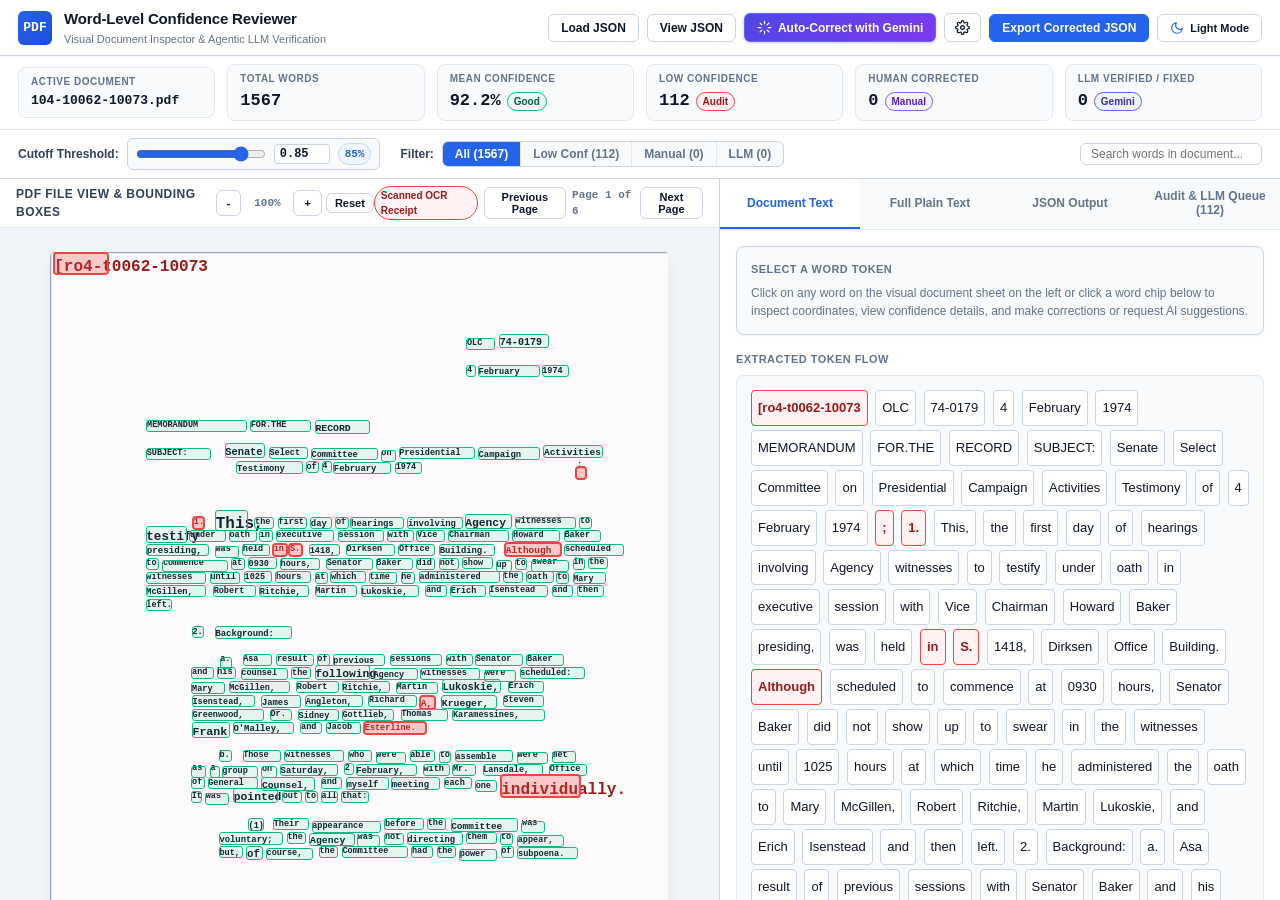
==== commit eeec9d79: "docs: documentation update" ====
--- a/samples/104-10062-10073_dashboard.html
+++ b/samples/104-10062-10073_dashboard.html
@@ -54,6 +54,11 @@
   --status-corrected-border: #8b5cf6;
   --status-corrected-bar: #8b5cf6;
 
+  --status-ai-bg: #eef2ff;
+  --status-ai-text: #3730a3;
+  --status-ai-border: #6366f1;
+  --status-ai-bar: #6366f1;
+
   --bbox-high-bg: rgba(16, 185, 129, 0.10);
   --bbox-high-border: #10b981;
   --bbox-low-bg: rgba(239, 68, 68, 0.28);
@@ -62,6 +67,8 @@
   --bbox-selected-border: #2563eb;
   --bbox-corrected-bg: rgba(139, 92, 246, 0.25);
   --bbox-corrected-border: #8b5cf6;
+  --bbox-ai-bg: rgba(99, 102, 241, 0.25);
+  --bbox-ai-border: #6366f1;
 
   --shadow-xs: 0 1px 2px 0 rgba(0, 0, 0, 0.05);
   --shadow-sm: 0 1px 3px 0 rgba(0, 0, 0, 0.08), 0 1px 2px -1px rgba(0, 0, 0, 0.08);
@@ -128,6 +135,11 @@
   --status-corrected-border: #8b5cf6;
   --status-corrected-bar: #8b5cf6;
 
+  --status-ai-bg: #1e1b4b;
+  --status-ai-text: #a5b4fc;
+  --status-ai-border: #6366f1;
+  --status-ai-bar: #818cf8;
+
   --bbox-high-bg: rgba(16, 185, 129, 0.15);
   --bbox-high-border: #34d399;
   --bbox-low-bg: rgba(239, 68, 68, 0.35);
@@ -136,6 +148,8 @@
   --bbox-selected-border: #60a5fa;
   --bbox-corrected-bg: rgba(139, 92, 246, 0.35);
   --bbox-corrected-border: #a78bfa;
+  --bbox-ai-bg: rgba(99, 102, 241, 0.35);
+  --bbox-ai-border: #818cf8;
 
   --shadow-xs: 0 1px 2px 0 rgba(0, 0, 0, 0.4);
   --shadow-sm: 0 1px 3px 0 rgba(0, 0, 0, 0.5), 0 1px 2px -1px rgba(0, 0, 0, 0.5);
@@ -522,6 +536,12 @@
   border-color: var(--accent-primary-hover);
 }
 
+.btn-success {
+  background-color: var(--status-high-border) !important;
+  border-color: var(--status-high-border) !important;
+  color: #ffffff !important;
+}
+
 .btn-sm {
   padding: 3px 8px;
   font-size: 11px;
@@ -644,6 +664,13 @@
 .bbox-box.corrected {
   background-color: var(--bbox-corrected-bg);
   outline: 2px solid var(--bbox-corrected-border);
+}
+
+.bbox-box.ai,
+.bbox-box.llm-corrected,
+.bbox-box.llm-approved {
+  background-color: var(--bbox-ai-bg);
+  outline: 2px solid var(--bbox-ai-border);
 }
 
 .bbox-box.dimmed {
@@ -877,6 +904,15 @@
   background-color: var(--status-corrected-bg);
   color: var(--status-corrected-text);
   border: 1px solid var(--status-corrected-border);
+  font-weight: 700;
+}
+
+.token-word.ai,
+.token-word.llm-corrected,
+.token-word.llm-approved {
+  background-color: var(--status-ai-bg);
+  color: var(--status-ai-text);
+  border: 1px solid var(--status-ai-border);
   font-weight: 700;
 }
 
@@ -1020,6 +1056,278 @@
   gap: 8px;
 }
 
+/* Toast Notification Container */
+.toast-container {
+  position: fixed;
+  bottom: 24px;
+  right: 24px;
+  z-index: 1000;
+  display: flex;
+  flex-direction: column;
+  gap: 8px;
+  pointer-events: none;
+}
+
+.toast {
+  pointer-events: auto;
+  background-color: var(--bg-surface-elevated);
+  border: 1px solid var(--border-medium);
+  box-shadow: var(--shadow-lg);
+  border-radius: var(--radius-md);
+  padding: 10px 16px;
+  font-size: 12px;
+  font-weight: 600;
+  color: var(--text-main);
+  display: flex;
+  align-items: center;
+  gap: 10px;
+  opacity: 0;
+  transform: translateY(12px);
+  transition: opacity 0.25s ease, transform 0.25s ease;
+  max-width: 440px;
+}
+
+.toast.show {
+  opacity: 1;
+  transform: translateY(0);
+}
+
+.toast-success {
+  border-left: 4px solid var(--status-high-border);
+}
+
+/* ==========================================================================
+   Agentic LLM (Gemini) Components & Actions
+   ========================================================================== */
+
+/* AI Primary Action Button in Header */
+.btn-ai-primary {
+  background: linear-gradient(135deg, #4f46e5 0%, #7c3aed 100%);
+  border: 1px solid #6366f1;
+  color: #ffffff;
+  font-weight: 700;
+  box-shadow: 0 1px 3px rgba(79, 70, 229, 0.3);
+  transition: all var(--transition-fast);
+}
+
+.btn-ai-primary:hover {
+  background: linear-gradient(135deg, #4338ca 0%, #6d28d9 100%);
+  border-color: #4f46e5;
+  box-shadow: 0 2px 8px rgba(99, 102, 241, 0.45);
+  transform: translateY(-1px);
+}
+
+.btn-ai-sm {
+  background: linear-gradient(135deg, #4f46e5 0%, #7c3aed 100%);
+  border: 1px solid #6366f1;
+  color: #ffffff;
+  font-weight: 600;
+  padding: 3px 9px;
+  font-size: 11px;
+  border-radius: var(--radius-sm);
+  cursor: pointer;
+  display: inline-flex;
+  align-items: center;
+  gap: 5px;
+  transition: all var(--transition-fast);
+}
+
+.btn-ai-sm:hover {
+  background: linear-gradient(135deg, #4338ca 0%, #6d28d9 100%);
+  box-shadow: 0 2px 6px rgba(99, 102, 241, 0.4);
+}
+
+.ai-action-icon {
+  flex-shrink: 0;
+  animation: pulseAiIcon 3s infinite ease-in-out;
+}
+
+@keyframes pulseAiIcon {
+  0%, 100% { opacity: 0.9; transform: scale(1); }
+  50% { opacity: 1; transform: scale(1.12); }
+}
+
+/* KPI AI Badge */
+.kpi-badge.ai {
+  background-color: var(--status-ai-bg);
+  color: var(--status-ai-text);
+  border: 1px solid var(--status-ai-border);
+}
+
+/* Filter AI Button */
+.filter-btn[data-filter="ai"].active {
+  background-color: #6366f1;
+  border-color: #6366f1;
+  color: #ffffff;
+}
+
+/* AI Suggestion Box in Inspector */
+.ai-suggestion-box {
+  background-color: var(--status-ai-bg);
+  border: 1px solid var(--status-ai-border);
+  border-radius: var(--radius-md);
+  padding: 10px 12px;
+  margin-top: 10px;
+  display: flex;
+  flex-direction: column;
+  gap: 6px;
+}
+
+.ai-suggestion-header {
+  display: flex;
+  align-items: center;
+  justify-content: space-between;
+}
+
+.ai-suggestion-title {
+  font-size: 11px;
+  font-weight: 700;
+  color: var(--status-ai-text);
+  display: flex;
+  align-items: center;
+  gap: 4px;
+  text-transform: uppercase;
+  letter-spacing: 0.03em;
+}
+
+.ai-suggestion-body {
+  display: flex;
+  flex-direction: column;
+  gap: 2px;
+}
+
+.ai-suggestion-word {
+  font-family: var(--font-mono);
+  font-weight: 700;
+  font-size: 14px;
+  color: var(--text-main);
+}
+
+.ai-suggestion-reason {
+  font-size: 11px;
+  color: var(--text-secondary);
+  line-height: 1.4;
+}
+
+.ai-suggestion-footer {
+  display: flex;
+  justify-content: flex-end;
+  gap: 6px;
+  margin-top: 4px;
+}
+
+/* AI Queue Action Banner */
+.ai-queue-banner {
+  background: linear-gradient(135deg, rgba(99, 102, 241, 0.12) 0%, rgba(139, 92, 246, 0.12) 100%);
+  border: 1px solid var(--status-ai-border);
+  border-radius: var(--radius-md);
+  padding: 10px 14px;
+  margin-bottom: 12px;
+  display: flex;
+  align-items: center;
+  justify-content: space-between;
+  flex-wrap: wrap;
+  gap: 8px;
+}
+
+.ai-queue-banner-left {
+  display: flex;
+  align-items: center;
+  gap: 8px;
+}
+
+.ai-queue-status-text {
+  font-size: 12px;
+  font-weight: 700;
+  color: var(--text-main);
+}
+
+.ai-queue-banner-actions {
+  display: flex;
+  align-items: center;
+  gap: 6px;
+}
+
+/* Staged AI Review Table */
+.ai-suggestions-table-wrapper {
+  overflow-x: auto;
+  border: 1px solid var(--border-medium);
+  border-radius: var(--radius-md);
+  margin-bottom: 14px;
+  background-color: var(--bg-surface-elevated);
+}
+
+.ai-review-table {
+  width: 100%;
+  border-collapse: collapse;
+  font-size: 11.5px;
+}
+
+.ai-review-table th {
+  background-color: var(--bg-surface-active);
+  color: var(--text-secondary);
+  font-weight: 700;
+  text-transform: uppercase;
+  letter-spacing: 0.03em;
+  padding: 8px 10px;
+  text-align: left;
+  border-bottom: 1px solid var(--border-medium);
+}
+
+.ai-review-table td {
+  padding: 8px 10px;
+  border-bottom: 1px solid var(--border-subtle);
+  color: var(--text-main);
+  vertical-align: middle;
+}
+
+.ai-review-table tr:hover {
+  background-color: var(--bg-surface-hover);
+}
+
+.ai-table-word {
+  font-family: var(--font-mono);
+  font-weight: 700;
+  color: var(--status-low-text);
+}
+
+.ai-table-suggested {
+  font-family: var(--font-mono);
+  font-weight: 700;
+  color: #4f46e5;
+}
+
+.ai-table-context {
+  font-size: 10.5px;
+  color: var(--text-muted);
+  display: block;
+  max-width: 160px;
+  white-space: nowrap;
+  overflow: hidden;
+  text-overflow: ellipsis;
+}
+
+.ai-badge-correct {
+  background-color: #fee2e2;
+  color: #991b1b;
+  border: 1px solid #f87171;
+  padding: 1px 6px;
+  border-radius: var(--radius-full);
+  font-size: 10px;
+  font-weight: 700;
+}
+
+.ai-badge-approve {
+  background-color: #ecfdf5;
+  color: #065f46;
+  border: 1px solid #34d399;
+  padding: 1px 6px;
+  border-radius: var(--radius-full);
+  font-size: 10px;
+  font-weight: 700;
+}
+
+
 </style>
 </head>
 <body>
@@ -1030,7 +1338,7 @@
       <div class="brand-logo-badge">PDF</div>
       <div class="brand-info">
         <h1 class="brand-title">Word-Level Confidence Reviewer</h1>
-        <span class="brand-subtitle">Visual Document Inspector & Human-in-the-Loop Verification</span>
+        <span class="brand-subtitle">Visual Document Inspector & Agentic LLM Verification</span>
       </div>
     </div>
 
@@ -1041,6 +1349,18 @@
       </button>
       <button class="btn" id="viewJsonBtn">
         View JSON
+      </button>
+      <button class="btn btn-ai-primary" id="btnAutoCorrectGemini" title="Run Agentic LLM Word Correction on Flagged Tokens">
+        <svg class="ai-action-icon" width="15" height="15" viewBox="0 0 24 24" fill="none" stroke="currentColor" stroke-width="2" stroke-linecap="round" stroke-linejoin="round">
+          <path d="M12 2v4m0 12v4M4.93 4.93l2.83 2.83m8.48 8.48l2.83 2.83M2 12h4m12 0h4M4.93 19.07l2.83-2.83m8.48-8.48l2.83-2.83"/>
+        </svg>
+        <span>Auto-Correct with Gemini</span>
+      </button>
+      <button class="btn btn-icon" id="btnGeminiSettings" title="Gemini Model & API Settings" aria-label="Gemini Settings">
+        <svg width="15" height="15" viewBox="0 0 24 24" fill="none" stroke="currentColor" stroke-width="2" stroke-linecap="round" stroke-linejoin="round">
+          <circle cx="12" cy="12" r="3"></circle>
+          <path d="M19.4 15a1.65 1.65 0 0 0 .33 1.82l.06.06a2 2 0 0 1 0 2.83 2 2 0 0 1-2.83 0l-.06-.06a1.65 1.65 0 0 0-1.82-.33 1.65 1.65 0 0 0-1 1.51V21a2 2 0 0 1-2 2 2 2 0 0 1-2-2v-.09A1.65 1.65 0 0 0 9 19.4a1.65 1.65 0 0 0-1.82.33l-.06.06a2 2 0 0 1-2.83 0 2 2 0 0 1 0-2.83l.06-.06a1.65 1.65 0 0 0 .33-1.82 1.65 1.65 0 0 0-1.51-1H3a2 2 0 0 1-2-2 2 2 0 0 1 2-2h.09A1.65 1.65 0 0 0 4.6 9a1.65 1.65 0 0 0-.33-1.82l-.06-.06a2 2 0 0 1 0-2.83 2 2 0 0 1 2.83 0l.06.06a1.65 1.65 0 0 0 1.82.33H9a1.65 1.65 0 0 0 1-1.51V3a2 2 0 0 1 2-2 2 2 0 0 1 2 2v.09a1.65 1.65 0 0 0 1 1.51 1.65 1.65 0 0 0 1.82-.33l.06-.06a2 2 0 0 1 2.83 0 2 2 0 0 1 0 2.83l-.06.06a1.65 1.65 0 0 0-.33 1.82V9a1.65 1.65 0 0 0 1.51 1H21a2 2 0 0 1 2 2 2 2 0 0 1-2 2h-.09a1.65 1.65 0 0 0-1.51 1z"></path>
+        </svg>
       </button>
       <button class="btn btn-primary" id="exportJsonBtn">
         Export Corrected JSON
@@ -1113,7 +1433,17 @@
       </div>
       <div class="kpi-value-row">
         <span class="kpi-value" id="kpiCorrections">0</span>
-        <span class="kpi-badge corrected">Verified</span>
+        <span class="kpi-badge corrected">Manual</span>
+      </div>
+    </div>
+
+    <div class="kpi-card" id="kpiAiCard">
+      <div class="kpi-header">
+        <span class="kpi-title">LLM Verified / Fixed</span>
+      </div>
+      <div class="kpi-value-row">
+        <span class="kpi-value" id="kpiAiCorrections">0</span>
+        <span class="kpi-badge ai" id="kpiAiBadge">Gemini</span>
       </div>
     </div>
   </section>
@@ -1136,9 +1466,10 @@
       <div class="view-filter-group">
         <span class="control-label">Filter:</span>
         <div class="btn-group">
-          <button class="filter-btn active" id="btnFilterAll" data-filter="all">All Words (<span id="countAll">0</span>)</button>
-          <button class="filter-btn" id="btnFilterLow" data-filter="low">Low Confidence (<span id="countLow">0</span>)</button>
-          <button class="filter-btn" id="btnFilterCorrected" data-filter="corrected">Corrected (<span id="countCorrected">0</span>)</button>
+          <button class="filter-btn active" id="btnFilterAll" data-filter="all">All (<span id="countAll">0</span>)</button>
+          <button class="filter-btn" id="btnFilterLow" data-filter="low">Low Conf (<span id="countLow">0</span>)</button>
+          <button class="filter-btn" id="btnFilterCorrected" data-filter="corrected">Manual (<span id="countCorrected">0</span>)</button>
+          <button class="filter-btn" id="btnFilterAi" data-filter="ai">LLM (<span id="countAi">0</span>)</button>
         </div>
       </div>
     </div>
@@ -1184,7 +1515,7 @@
         <button class="tab-item active" data-tab="tabDocumentText">Document Text</button>
         <button class="tab-item" data-tab="tabFullText">Full Plain Text</button>
         <button class="tab-item" data-tab="tabJsonOutput">JSON Output</button>
-        <button class="tab-item" data-tab="tabAuditQueue">Audit Queue (<span id="auditTabBadge">0</span>)</button>
+        <button class="tab-item" data-tab="tabAuditQueue">Audit &amp; LLM Queue (<span id="auditTabBadge">0</span>)</button>
       </nav>
 
       <!-- Tab 1: Text View and Inspector -->
@@ -1193,7 +1524,7 @@
         <!-- Inspector Card -->
         <div class="inspector-card-box" id="inspectorCard" style="display: none;">
           <div class="inspector-header-row">
-            <span class="inspector-badge-title">Word Inspector & Correction</span>
+            <span class="inspector-badge-title">Word Inspector &amp; Correction</span>
           </div>
 
           <div class="word-focus-display">
@@ -1222,10 +1553,38 @@
             </div>
           </div>
 
+          <!-- HITL Edit Actions -->
           <div class="hitl-edit-row">
             <input type="text" id="inspEditInput" class="hitl-input" placeholder="Type manual correction...">
             <button class="btn btn-primary btn-sm" id="applyCorrectionBtn">Apply</button>
             <button class="btn btn-sm" id="approveBtn">Approve</button>
+            <button class="btn btn-ai-sm" id="btnAiSuggest" title="Ask Gemini to inspect and suggest correction for this word">
+              <svg class="ai-action-icon" width="13" height="13" viewBox="0 0 24 24" fill="none" stroke="currentColor" stroke-width="2" stroke-linecap="round" stroke-linejoin="round">
+                <path d="M12 2v4m0 12v4M4.93 4.93l2.83 2.83m8.48 8.48l2.83 2.83M2 12h4m12 0h4M4.93 19.07l2.83-2.83m8.48-8.48l2.83-2.83"/>
+              </svg>
+              <span>AI Suggest</span>
+            </button>
+          </div>
+
+          <!-- AI Suggestion Box inside Inspector -->
+          <div class="ai-suggestion-box" id="inspAiSuggestionBox" style="display: none;">
+            <div class="ai-suggestion-header">
+              <span class="ai-suggestion-title">
+                <svg width="12" height="12" viewBox="0 0 24 24" fill="none" stroke="currentColor" stroke-width="2">
+                  <path d="M12 2v4m0 12v4M4.93 4.93l2.83 2.83m8.48 8.48l2.83 2.83M2 12h4m12 0h4"/>
+                </svg>
+                Gemini Recommendation:
+              </span>
+              <span class="kpi-badge" id="inspAiActionBadge">Suggest Correct</span>
+            </div>
+            <div class="ai-suggestion-body">
+              <div class="ai-suggestion-word" id="inspAiSuggestedWord">-</div>
+              <div class="ai-suggestion-reason" id="inspAiReason">-</div>
+            </div>
+            <div class="ai-suggestion-footer">
+              <button class="btn btn-primary btn-sm" id="btnAcceptAiSuggestion">Accept Suggestion</button>
+              <button class="btn btn-sm" id="btnDismissAiSuggestion">Dismiss</button>
+            </div>
           </div>
 
           <div class="nav-buttons-row">
@@ -1237,7 +1596,7 @@
         <div class="inspector-card-box" id="inspectorEmpty">
           <div class="inspector-badge-title" style="margin-bottom: 6px;">Select a Word Token</div>
           <p style="font-size: 12px; color: var(--text-muted);">
-            Click on any word on the visual document sheet on the left or click a word chip below to inspect coordinates, view confidence details, and make corrections.
+            Click on any word on the visual document sheet on the left or click a word chip below to inspect coordinates, view confidence details, and make corrections or request AI suggestions.
           </p>
         </div>
 
@@ -1284,24 +1643,126 @@
         <pre class="code-viewer" id="jsonTabCodeDisplay" style="max-height: 520px;"></pre>
       </div>
 
-      <!-- Tab 4: Audit Review Queue -->
+      <!-- Tab 4: Audit & LLM Review Queue -->
       <div class="tab-pane-content" id="tabAuditQueue">
-        <div style="font-weight: 700; font-size: 11px; text-transform: uppercase; letter-spacing: 0.04em; color: var(--text-muted); margin-bottom: 6px;">
-          Low Confidence Review Items
+        <div style="display: flex; align-items: center; justify-content: space-between; margin-bottom: 8px;">
+          <div>
+            <div style="font-weight: 700; font-size: 11px; text-transform: uppercase; letter-spacing: 0.04em; color: var(--text-muted);">
+              Low Confidence &amp; AI Audit Queue
+            </div>
+            <p style="font-size: 12px; color: var(--text-muted); margin-top: 2px;">
+              Review low confidence tokens manually or execute Agentic LLM auto-correction.
+            </p>
+          </div>
+          <button class="btn btn-ai-sm" id="btnRunAuditAi">
+            <svg class="ai-action-icon" width="13" height="13" viewBox="0 0 24 24" fill="none" stroke="currentColor" stroke-width="2">
+              <path d="M12 2v4m0 12v4M4.93 4.93l2.83 2.83m8.48 8.48l2.83 2.83M2 12h4m12 0h4"/>
+            </svg>
+            <span>Run Gemini Review</span>
+          </button>
         </div>
-        <p style="font-size: 12px; color: var(--text-muted); margin-bottom: 12px;">
-          Tokens currently scoring below the global threshold cutoff. Click any row to jump directly to its location on the document page.
-        </p>
+
+        <!-- AI Review Action Banner & Controls -->
+        <div class="ai-queue-banner" id="aiQueueBanner" style="display: none;">
+          <div class="ai-queue-banner-left">
+            <span class="ai-queue-status-text" id="aiQueueStatusText">Gemini generated recommendations for 0 tokens</span>
+          </div>
+          <div class="ai-queue-banner-actions">
+            <button class="btn btn-primary btn-sm" id="btnApplyAllAiSuggestions">Apply All Suggestions (1-Click)</button>
+            <button class="btn btn-sm" id="btnApplyCorrectionsOnly">Apply Corrections Only</button>
+            <button class="btn btn-sm" id="btnClearAiSuggestions">Clear AI</button>
+          </div>
+        </div>
 
         <div class="inspector-card-box" id="auditEmptyState" style="display: none;">
           <div style="font-weight: 600; font-size: 13px; color: var(--text-main); margin-bottom: 4px;">No Low-Confidence Tokens</div>
           <p style="font-size: 12px; color: var(--text-muted);">All extracted words in this document meet or exceed the selected threshold.</p>
         </div>
 
+        <!-- Staged AI Suggestions Review Table -->
+        <div class="ai-suggestions-table-wrapper" id="aiSuggestionsTableWrapper" style="display: none;">
+          <table class="ai-review-table">
+            <thead>
+              <tr>
+                <th style="width: 25px;">#</th>
+                <th>Token &amp; Context</th>
+                <th>Score</th>
+                <th>LLM Decision</th>
+                <th>Suggested Word</th>
+                <th>Rationale</th>
+                <th style="text-align: right;">Actions</th>
+              </tr>
+            </thead>
+            <tbody id="aiReviewTableBody"></tbody>
+          </table>
+        </div>
+
+        <!-- Traditional Audit List -->
         <div class="audit-list" id="auditListContainer"></div>
       </div>
     </section>
   </main>
+
+  <!-- Gemini Settings & API Configuration Modal -->
+  <div class="modal-overlay" id="geminiSettingsModal">
+    <div class="modal-dialog" style="max-width: 540px;">
+      <div class="modal-header-bar">
+        <span style="font-weight: 700; font-size: 14px;">Gemini LLM Word Correction Settings</span>
+        <button class="btn btn-sm" id="closeSettingsModalBtn">Close</button>
+      </div>
+      <div class="modal-content-area" style="padding: 16px;">
+        <div style="margin-bottom: 16px;">
+          <label for="geminiApiKeyInput" style="display: block; font-size: 12px; font-weight: 600; color: var(--text-main); margin-bottom: 6px;">
+            Gemini API Key:
+          </label>
+          <div style="display: flex; gap: 8px;">
+            <input type="password" id="geminiApiKeyInput" class="hitl-input" placeholder="AIzaSy... (leave blank to use mock/offline mode)" style="flex: 1;">
+            <button class="btn btn-sm" id="toggleApiKeyVisibilityBtn">Show</button>
+          </div>
+          <span style="font-size: 11px; color: var(--text-muted); display: block; margin-top: 4px;">
+            Your key is kept strictly in your local browser session and never sent to external third parties.
+          </span>
+        </div>
+
+        <div style="margin-bottom: 16px;">
+          <label for="geminiModelSelect" style="display: block; font-size: 12px; font-weight: 600; color: var(--text-main); margin-bottom: 6px;">
+            Gemini Model Identifier:
+          </label>
+          <select id="geminiModelSelect" class="hitl-input" style="width: 100%;">
+            <option value="gemini-3.7-flash" selected>Gemini 3.7 Flash (Default - Highest Quality & Speed)</option>
+            <option value="gemini-2.5-flash">Gemini 2.5 Flash</option>
+            <option value="gemini-2.5-pro">Gemini 2.5 Pro (Deep Reasoning)</option>
+          </select>
+        </div>
+
+        <div style="margin-bottom: 16px;">
+          <label style="display: block; font-size: 12px; font-weight: 600; color: var(--text-main); margin-bottom: 6px;">
+            Execution Workflow Mode:
+          </label>
+          <div style="display: flex; flex-direction: column; gap: 8px;">
+            <label style="display: flex; align-items: flex-start; gap: 8px; font-size: 12px; color: var(--text-secondary); cursor: pointer;">
+              <input type="radio" name="aiWorkflowMode" value="staged" checked id="radioModeStaged">
+              <div>
+                <strong>Option A: Staged Review Table (Default)</strong>
+                <div style="color: var(--text-muted); font-size: 11px;">Presents an interactive AI review queue with 1-click "Apply All" or individual approval.</div>
+              </div>
+            </label>
+            <label style="display: flex; align-items: flex-start; gap: 8px; font-size: 12px; color: var(--text-secondary); cursor: pointer;">
+              <input type="radio" name="aiWorkflowMode" value="direct" id="radioModeDirect">
+              <div>
+                <strong>Option B: Direct Auto-Apply</strong>
+                <div style="color: var(--text-muted); font-size: 11px;">Instantly applies all LLM corrections with a 1-click "Undo" restore stack.</div>
+              </div>
+            </label>
+          </div>
+        </div>
+      </div>
+      <div class="modal-footer-bar">
+        <button class="btn btn-sm" id="btnCancelSettings">Cancel</button>
+        <button class="btn btn-primary btn-sm" id="btnSaveGeminiSettings">Save Settings</button>
+      </div>
+    </div>
+  </div>
 
   <!-- Structured JSON Modal -->
   <div class="modal-overlay" id="jsonModal">
@@ -1323,36 +1784,33 @@
 /**
  * PDF Word-Level Confidence Extraction - Modern UI Dashboard Application
  *
+ * Dual Human-in-the-Loop & Agentic LLM (Gemini) Verification Workspace.
  * Provides dynamic threshold filtering, visual document coordinate overlays,
- * synchronized text selection, human-in-the-loop editing, and theme switching.
+ * synchronized text selection, manual editing, and 1-click Gemini AI auto-correction.
  */
 
 (function () {
   "use strict";
 
   // Embedded extraction data payload (injected by extract_pdf.py for standalone bundles)
-  const EMBEDDED_DATA = /* __DATA_PAYLOAD_START__ */ {"metadata": {"filename": "104-10062-10073.pdf", "total_pages": 6, "extraction_engine": "hybrid_extractor", "timestamp_utc": "2026-08-31T14:25:56.862244+00:00", "total_words": 1567, "mean_confidence": 0.9216, "min_confidence": 0.0, "low_confidence_count": 112, "low_confidence_threshold": 0.85}, "full_text": "[ro4-t0062-10073 OLC 74-0179 4 February 1974 MEMORANDUM FOR.THE RECORD SUBJECT: Senate Select Committee on Presidential Campaign Activities Testimony of 4 February 1974 ; 1. This, the first day of hearings involving Agency witnesses to testify under oath in executive session with Vice Chairman Howard Baker presiding, was held in S. 1418, Dirksen Office Building. Although scheduled to commence at 0930 hours, Senator Baker did not show up to swear in the witnesses until 1025 hours at which time he administered the oath to Mary McGillen, Robert Ritchie, Martin Lukoskie, and Erich Isenstead and then left. 2. Background: a. Asa result of previous sessions with Senator Baker and his counsel the following Agency witnesses were scheduled: Mary McGillen, Robert Ritchie, Martin Lukoskie, Erich Isenstead, James Angleton, Richard A, Krueger, Steven Greenwood, Dr. Sidney Gottlieb, Thomas Karamessines, Frank O'Malley, and Jacob Esterline. b. Those witnesses who were able to assemble were met as a group on Saturday, 2 February, with Mr. Lansdale, Office of General Counsel, and myself meeting each one individually. It was pointed out to all that: (1) Their appearance before the Committee was voluntary; the Agency was not directing them to appear, but, of course, the Committee had the power of subpoena. - Signer: aries)\n\n14-00000 ; (2) They had the right to a private counsel and that Mr. Lansdale and I would sit in with them during the session and that our principal role would be to assure that the questioning did not get into sensitive areas unrelated to Watergate.\" ce. Early in the hearing of 4 February 1974 it became clear that the Committee could in no way handle the five witnesses scheduled for the day, and that the Committee counsels had not had sufficient time to absorb the voluminous written material that we had provided them earlier in the week. Asa result, with the agreement of Committee counsel we unplugged for now Messrs. Isenstead, Angleton, and O'Malley. Also, following the day's testimony which ended in the late afternoon, I stayed on into the evening to review all of the material that we had provided to the counsels to make sure that they would make better use of the time of all - involved. , : 3. Presession Agreements: Prior to the hearings Thompson agreed: a. To the security arrangements which I outlined (see attachment). b. To treat the testimony as exhibits under the 1 February 1974 understanding reached with Senator Baker. . c. That he thought it would be all right for us to have a copy of the transcript, but he didn't want us to show it to . scheduled witnesses. (This is a fairly remote possibility because of the delay in getting transcripts. ) 4. Mary Louise McGillen: . (Saturday Miss McGillen had mentioned that she had had a roommate who somehow knew Marchetti and that the former roommate | had told her the Committee might be interested in talking to her, feeling that she had information relating to McCord's employment in the Agency. )\n\n14-00000 Miss McGillen testified from 1025 hours until 1040 hours and her testimony was completely uneventful. She identified Mr. Hollis Whitaker. Also, her uncertainty over whether McCord retired in 1970 or 1971 raised.a possibility that she had seen McCord in Agency Headquarters in 1971 after McCord had retired, but eventually it was clarified that she had seen McCord before his retirement and not after it. , - 5. Robert Ritchie: Mr. Ritchie testified from 1040 hours until 1235 hours, with Thompson questioning Ritchie for about 65 minutes, Ritchie acquitted himself extremely well and there were no surprises in his testimony. a. -Liebengood brought out the sudden TDY to Head- quarters from Miami .following the Watergate incident. b. Some confusion arose because Ritchie was not sure of the date he took over Martinez, he thought it might have been some time in March 1972, when in fact it was late in April. c. It is obvious that the counsels have some conflicting testimony concerning the discovery of Martinez' car in the Miami airport following the arrests in June 1972. ‘6. Martin Lukoskie: : During Mr. Lukoskie's testimony, which commenced at 1300 hours, I moved to go off the record a number of times on the following points; . a. Thompson wanted to know who we dealt with in © __ to lay on cover arrangements. I told him ° we were getting into unchartered waters because I didn't know where his questioning was going to end up. He said his interest was to find out the names of the individuals and companies with which CIA had a relationship in Mexico over the last ten years. I requested that he rephrase his\n\n14-00000 question so that we could respond only with respect to the . particular companies or individuals in which he was. interested. As.a concession, he cut down the period from the last ten years to 'since 1971! and I said we would note his request. b. Thompson asked about CIA relationships with the Mormon church, the Summa Corporation, or the Hughes Tool Company. (Thompson said he had specific information that we had something with the Mormon church.) I suggested that if he is interested in whether the Agency had any relationship with these three institutions in’ connection with CIA's relationship with the Mullen Company; he . rephrase the question. Thompson refused to do this and I said we would note his request. ; ot ; c. Thompson wanted a full explanation of the \"WH flap.\" I told Thompson this involved a sensitive and active situation which had ‘been explained to Senator Baker and that Lukoskie was not an. Agency witness in this respect, but we would note his interest and see what could be provided. (I believe Thompson has already been fully exposed to the 'WH flap'' in an executive hearing with Bennett during which Baker asked if Bennett knew what the WH flap was all about. Baker later told me that Bennett did know, and explained it to Baker. Jassumed that Bennett may have gotten this information from] Thompson observed the parallel which exists between the position of CIA with respect to the \"WH flap\"! and the White House with respect to issues it did not wish to be explored by the Attorney General in connection with the activities of the Plumbers (an observation I have been expecting for some time, ‘but this is the first time it © has been presented directly. ) Mr. Lukoskie's testimony was excellent with no surprises and generally paralleled that given to Senator Baker in the Senator's office on 11 December a. Concerning any general logs that CCS maintains on contacts with cover firms, Lukoskie explained that internal procedures had changed some time in December 1972 on the information to be maintained in the logs. To assure his responsiveness to a specific question, I refreshed Lukoskie's\n\n14-00000 memory on an entry in a CCS log on a call in June 1972 between the Agency and the Mullen Company in which it was not clear either who initiated the call or who was contacted in the Mallen Company. : Follow up: Provide any extant memorandum reflecting the change in information to be covered in the CCS log. b. In response to counsel's questions, Lukoskie said he had no knowledge of (1) a Greenspun memorandum, (2) a . Mr. Waite (sp?) of General Foods, and (3) Mr. Hemlick (sp?) of ANA (Association of National Advertisers). c. The counsels focused in on the meetings between Mr. Hunt and Messrs. Cord Meyer and Tom Karamessines. d. In characterizing Mr. Bennett as an individual in whom he did not have a great deal of trust, as contrasted with Mr. Mullen, Lukoskie mentioned Bennett's. suggestion that Lukoskie would be well taken care of if he could assist in getting unfavorable information on Mr. Maheu. 7.. Following the hearings, I stayed on with the counsel and we reviewed late into the evening the voluminous material previously provided by the Agency to assure that they could make more effective use of the time of all involved and hopefully to get to the bottom of whatever is troubling them. During the session I made it clear that I was puzzled by their ques- tioning during the day since it was apparent that they had not yet absorbed ' the information we had already provided and which we think satisfactorily answers the questions they had raised. Restating a point that I had made previously, I said that while I did not personally believe so, their investi- gation had the appearance of a fishing expedition and that if they continued it would be unavoidable that we would have to disclose more and more sensitive information which had no bearing on the case and which I assumed\n\n14-00000 they had no desire to obtain. I said that I felt that’ serious consideration should be given to either advising Mr. Colby about the particulars, or if that was not satisfactory, to at least advise our oversight Committee chairmen and ask them to investigate whatever serious leads had been developed in the secure environment structured for the oversight of ‘sensitive CIA matters.. Mr. Thompson admitted this suggestion had some merit. : oo ; LYLE L. MILLER Deputy Legislative Counsel Att. Distribution: Original ~- Subject 1-DCI 1 -~DDCI 1-ER vA - OGC 1-I1G 1 -DDO 1-0oS 1 - Chrono Oe ae ee ee A", "pages": [{"page_number": 1, "page_type": "ocr", "width": 618.24, "height": 793.2, "word_count": 206, "mean_confidence": 0.9321, "text": "[ro4-t0062-10073 OLC 74-0179 4 February 1974 MEMORANDUM FOR.THE RECORD SUBJECT: Senate Select Committee on Presidential Campaign Activities Testimony of 4 February 1974 ; 1. This, the first day of hearings involving Agency witnesses to testify under oath in executive session with Vice Chairman Howard Baker presiding, was held in S. 1418, Dirksen Office Building. Although scheduled to commence at 0930 hours, Senator Baker did not show up to swear in the witnesses until 1025 hours at which time he administered the oath to Mary McGillen, Robert Ritchie, Martin Lukoskie, and Erich Isenstead and then left. 2. Background: a. Asa result of previous sessions with Senator Baker and his counsel the following Agency witnesses were scheduled: Mary McGillen, Robert Ritchie, Martin Lukoskie, Erich Isenstead, James Angleton, Richard A, Krueger, Steven Greenwood, Dr. Sidney Gottlieb, Thomas Karamessines, Frank O'Malley, and Jacob Esterline. b. Those witnesses who were able to assemble were met as a group on Saturday, 2 February, with Mr. Lansdale, Office of General Counsel, and myself meeting each one individually. It was pointed out to all that: (1) Their appearance before the Committee was voluntary; the Agency was not directing them to appear, but, of course, the Committee had the power of subpoena. - Signer: aries)", "words": [{"word": "[ro4-t0062-10073", "confidence": 0.0, "source": "ocr", "bbox": {"x0": 3.24, "top": 0.72, "x1": 55.78, "bottom": 19.79}}, {"word": "OLC", "confidence": 0.9062, "source": "ocr", "bbox": {"x0": 416.0, "top": 85.65, "x1": 442.27, "bottom": 93.57}}, {"word": "74-0179", "confidence": 0.9628, "source": "ocr", "bbox": {"x0": 448.75, "top": 82.06, "x1": 496.25, "bottom": 93.93}}, {"word": "4", "confidence": 0.9577, "source": "ocr", "bbox": {"x0": 416.0, "top": 113.37, "x1": 422.12, "bottom": 120.92}}, {"word": "February", "confidence": 0.9577, "source": "ocr", "bbox": {"x0": 427.51, "top": 113.37, "x1": 487.97, "bottom": 123.44}}, {"word": "1974", "confidence": 0.9647, "source": "ocr", "bbox": {"x0": 491.21, "top": 113.37, "x1": 517.12, "bottom": 122.36}}, {"word": "MEMORANDUM", "confidence": 0.933, "source": "ocr", "bbox": {"x0": 96.08, "top": 168.07, "x1": 194.68, "bottom": 176.35}}, {"word": "FOR.THE", "confidence": 0.8723, "source": "ocr", "bbox": {"x0": 199.72, "top": 168.07, "x1": 259.1, "bottom": 176.35}}, {"word": "RECORD", "confidence": 0.9614, "source": "ocr", "bbox": {"x0": 264.5, "top": 168.07, "x1": 317.4, "bottom": 179.59}}, {"word": "SUBJECT:", "confidence": 0.9613, "source": "ocr", "bbox": {"x0": 95.72, "top": 195.78, "x1": 159.06, "bottom": 204.42}}, {"word": "Senate", "confidence": 0.9602, "source": "ocr", "bbox": {"x0": 174.17, "top": 191.46, "x1": 213.04, "bottom": 203.7}}, {"word": "Select", "confidence": 0.9666, "source": "ocr", "bbox": {"x0": 218.44, "top": 195.42, "x1": 255.14, "bottom": 203.7}}, {"word": "Committee", "confidence": 0.949, "source": "ocr", "bbox": {"x0": 260.54, "top": 195.78, "x1": 325.67, "bottom": 205.86}}, {"word": "on", "confidence": 0.9648, "source": "ocr", "bbox": {"x0": 330.35, "top": 198.3, "x1": 343.31, "bottom": 204.06}}, {"word": "Presidential", "confidence": 0.9601, "source": "ocr", "bbox": {"x0": 348.34, "top": 195.42, "x1": 422.84, "bottom": 204.06}}, {"word": "Campaign", "confidence": 0.9601, "source": "ocr", "bbox": {"x0": 427.51, "top": 195.42, "x1": 487.25, "bottom": 205.86}}, {"word": "Activities", "confidence": 0.9694, "source": "ocr", "bbox": {"x0": 493.01, "top": 192.54, "x1": 550.23, "bottom": 203.7}}, {"word": "Testimony", "confidence": 0.9575, "source": "ocr", "bbox": {"x0": 186.05, "top": 209.46, "x1": 250.46, "bottom": 219.89}}, {"word": "of", "confidence": 0.951, "source": "ocr", "bbox": {"x0": 255.5, "top": 209.46, "x1": 267.02, "bottom": 217.73}}, {"word": "4", "confidence": 0.9672, "source": "ocr", "bbox": {"x0": 271.33, "top": 209.46, "x1": 277.45, "bottom": 217.37}}, {"word": "February", "confidence": 0.9635, "source": "ocr", "bbox": {"x0": 282.85, "top": 209.82, "x1": 338.99, "bottom": 220.25}}, {"word": "1974", "confidence": 0.9635, "source": "ocr", "bbox": {"x0": 344.75, "top": 209.82, "x1": 369.94, "bottom": 218.45}}, {"word": ";", "confidence": 0.177, "source": "ocr", "bbox": {"x0": 526.12, "top": 214.85, "x1": 526.84, "bottom": 215.57}}, {"word": "1.", "confidence": 0.5382, "source": "ocr", "bbox": {"x0": 142.86, "top": 264.52, "x1": 151.86, "bottom": 272.8}}, {"word": "This,", "confidence": 0.9691, "source": "ocr", "bbox": {"x0": 164.82, "top": 258.04, "x1": 196.12, "bottom": 276.76}}, {"word": "the", "confidence": 0.9651, "source": "ocr", "bbox": {"x0": 204.04, "top": 264.52, "x1": 222.03, "bottom": 272.8}}, {"word": "first", "confidence": 0.9665, "source": "ocr", "bbox": {"x0": 227.43, "top": 264.52, "x1": 254.78, "bottom": 272.8}}, {"word": "day", "confidence": 0.9647, "source": "ocr", "bbox": {"x0": 259.82, "top": 264.52, "x1": 279.97, "bottom": 274.96}}, {"word": "of", "confidence": 0.9645, "source": "ocr", "bbox": {"x0": 285.01, "top": 264.52, "x1": 296.17, "bottom": 272.8}}, {"word": "hearings", "confidence": 0.9608, "source": "ocr", "bbox": {"x0": 300.12, "top": 264.52, "x1": 351.22, "bottom": 274.96}}, {"word": "involving", "confidence": 0.9652, "source": "ocr", "bbox": {"x0": 356.98, "top": 264.52, "x1": 410.6, "bottom": 274.96}}, {"word": "Agency", "confidence": 0.9626, "source": "ocr", "bbox": {"x0": 414.2, "top": 261.64, "x1": 459.54, "bottom": 274.96}}, {"word": "witnesses", "confidence": 0.9591, "source": "ocr", "bbox": {"x0": 464.58, "top": 264.52, "x1": 523.24, "bottom": 272.08}}, {"word": "to", "confidence": 0.9591, "source": "ocr", "bbox": {"x0": 528.99, "top": 264.88, "x1": 539.43, "bottom": 272.44}}, {"word": "testify", "confidence": 0.9605, "source": "ocr", "bbox": {"x0": 95.36, "top": 273.88, "x1": 134.59, "bottom": 288.63}}, {"word": "under", "confidence": 0.9667, "source": "ocr", "bbox": {"x0": 138.91, "top": 277.84, "x1": 173.45, "bottom": 285.75}}, {"word": "oath", "confidence": 0.964, "source": "ocr", "bbox": {"x0": 178.49, "top": 277.84, "x1": 204.4, "bottom": 286.11}}, {"word": "in", "confidence": 0.9648, "source": "ocr", "bbox": {"x0": 208.72, "top": 278.2, "x1": 220.23, "bottom": 286.11}}, {"word": "executive", "confidence": 0.9648, "source": "ocr", "bbox": {"x0": 225.27, "top": 278.2, "x1": 281.41, "bottom": 286.11}}, {"word": "session", "confidence": 0.9634, "source": "ocr", "bbox": {"x0": 287.53, "top": 278.2, "x1": 331.79, "bottom": 286.11}}, {"word": "with", "confidence": 0.9678, "source": "ocr", "bbox": {"x0": 336.83, "top": 277.84, "x1": 361.3, "bottom": 286.11}}, {"word": "Vice", "confidence": 0.9593, "source": "ocr", "bbox": {"x0": 365.98, "top": 278.2, "x1": 392.25, "bottom": 286.47}}, {"word": "Chairman", "confidence": 0.9593, "source": "ocr", "bbox": {"x0": 398.01, "top": 277.84, "x1": 456.66, "bottom": 286.47}}, {"word": "Howard", "confidence": 0.9612, "source": "ocr", "bbox": {"x0": 462.06, "top": 277.84, "x1": 507.76, "bottom": 286.11}}, {"word": "Baker", "confidence": 0.965, "source": "ocr", "bbox": {"x0": 513.52, "top": 277.84, "x1": 548.79, "bottom": 285.75}}, {"word": "presiding,", "confidence": 0.9632, "source": "ocr", "bbox": {"x0": 95.72, "top": 291.51, "x1": 156.54, "bottom": 302.31}}, {"word": "was", "confidence": 0.9498, "source": "ocr", "bbox": {"x0": 164.46, "top": 294.03, "x1": 186.41, "bottom": 299.79}}, {"word": "held", "confidence": 0.9498, "source": "ocr", "bbox": {"x0": 191.81, "top": 291.51, "x1": 217.36, "bottom": 299.79}}, {"word": "in", "confidence": 0.8299, "source": "ocr", "bbox": {"x0": 222.75, "top": 291.87, "x1": 234.27, "bottom": 299.79}}, {"word": "S.", "confidence": 0.8299, "source": "ocr", "bbox": {"x0": 238.95, "top": 291.87, "x1": 249.74, "bottom": 300.15}}, {"word": "1418,", "confidence": 0.9647, "source": "ocr", "bbox": {"x0": 258.74, "top": 291.51, "x1": 287.89, "bottom": 301.59}}, {"word": "Dirksen", "confidence": 0.9685, "source": "ocr", "bbox": {"x0": 295.45, "top": 291.87, "x1": 342.95, "bottom": 299.79}}, {"word": "Office", "confidence": 0.966, "source": "ocr", "bbox": {"x0": 347.98, "top": 291.51, "x1": 382.89, "bottom": 300.15}}, {"word": "Building.", "confidence": 0.9492, "source": "ocr", "bbox": {"x0": 388.65, "top": 291.51, "x1": 442.63, "bottom": 301.95}}, {"word": "Although", "confidence": 0.7796, "source": "ocr", "bbox": {"x0": 454.86, "top": 290.79, "x1": 508.48, "bottom": 301.95}}, {"word": "scheduled", "confidence": 0.9671, "source": "ocr", "bbox": {"x0": 513.88, "top": 291.51, "x1": 571.46, "bottom": 299.79}}, {"word": "to", "confidence": 0.9657, "source": "ocr", "bbox": {"x0": 95.36, "top": 306.27, "x1": 106.16, "bottom": 313.83}}, {"word": "commence", "confidence": 0.955, "source": "ocr", "bbox": {"x0": 111.92, "top": 308.07, "x1": 175.25, "bottom": 313.83}}, {"word": "at", "confidence": 0.9627, "source": "ocr", "bbox": {"x0": 181.01, "top": 306.27, "x1": 192.17, "bottom": 313.83}}, {"word": "0930", "confidence": 0.9627, "source": "ocr", "bbox": {"x0": 197.56, "top": 305.19, "x1": 224.19, "bottom": 314.54}}, {"word": "hours,", "confidence": 0.961, "source": "ocr", "bbox": {"x0": 229.59, "top": 305.55, "x1": 267.74, "bottom": 315.26}}, {"word": "Senator", "confidence": 0.9637, "source": "ocr", "bbox": {"x0": 275.65, "top": 305.91, "x1": 320.28, "bottom": 313.83}}, {"word": "Baker", "confidence": 0.961, "source": "ocr", "bbox": {"x0": 325.31, "top": 305.55, "x1": 360.94, "bottom": 313.83}}, {"word": "did", "confidence": 0.961, "source": "ocr", "bbox": {"x0": 365.62, "top": 305.55, "x1": 382.89, "bottom": 313.83}}, {"word": "not", "confidence": 0.9659, "source": "ocr", "bbox": {"x0": 388.65, "top": 306.27, "x1": 406.64, "bottom": 313.83}}, {"word": "show", "confidence": 0.9614, "source": "ocr", "bbox": {"x0": 411.68, "top": 305.19, "x1": 440.83, "bottom": 313.83}}, {"word": "up", "confidence": 0.9573, "source": "ocr", "bbox": {"x0": 445.51, "top": 308.07, "x1": 459.18, "bottom": 315.98}}, {"word": "to", "confidence": 0.9573, "source": "ocr", "bbox": {"x0": 464.58, "top": 305.91, "x1": 475.02, "bottom": 313.83}}, {"word": "swear", "confidence": 0.9614, "source": "ocr", "bbox": {"x0": 480.77, "top": 307.71, "x1": 516.76, "bottom": 313.47}}, {"word": "in", "confidence": 0.9643, "source": "ocr", "bbox": {"x0": 522.16, "top": 305.55, "x1": 532.95, "bottom": 313.47}}, {"word": "the", "confidence": 0.964, "source": "ocr", "bbox": {"x0": 537.99, "top": 305.19, "x1": 555.26, "bottom": 313.47}}, {"word": "witnesses", "confidence": 0.9638, "source": "ocr", "bbox": {"x0": 95.36, "top": 319.58, "x1": 154.02, "bottom": 327.5}}, {"word": "until", "confidence": 0.9643, "source": "ocr", "bbox": {"x0": 159.42, "top": 319.58, "x1": 187.49, "bottom": 327.5}}, {"word": "1025", "confidence": 0.9647, "source": "ocr", "bbox": {"x0": 193.6, "top": 318.86, "x1": 219.15, "bottom": 327.5}}, {"word": "hours", "confidence": 0.965, "source": "ocr", "bbox": {"x0": 224.91, "top": 319.22, "x1": 258.38, "bottom": 327.5}}, {"word": "at", "confidence": 0.9654, "source": "ocr", "bbox": {"x0": 264.14, "top": 319.94, "x1": 275.29, "bottom": 327.5}}, {"word": "which", "confidence": 0.9677, "source": "ocr", "bbox": {"x0": 279.97, "top": 319.22, "x1": 313.8, "bottom": 327.5}}, {"word": "time", "confidence": 0.9657, "source": "ocr", "bbox": {"x0": 318.48, "top": 319.58, "x1": 344.75, "bottom": 327.5}}, {"word": "he", "confidence": 0.9669, "source": "ocr", "bbox": {"x0": 350.14, "top": 319.58, "x1": 362.74, "bottom": 327.5}}, {"word": "administered", "confidence": 0.9608, "source": "ocr", "bbox": {"x0": 368.5, "top": 319.22, "x1": 447.31, "bottom": 327.5}}, {"word": "the", "confidence": 0.9622, "source": "ocr", "bbox": {"x0": 452.34, "top": 319.22, "x1": 470.34, "bottom": 327.14}}, {"word": "oath", "confidence": 0.9552, "source": "ocr", "bbox": {"x0": 476.1, "top": 319.22, "x1": 501.29, "bottom": 327.5}}, {"word": "to", "confidence": 0.9552, "source": "ocr", "bbox": {"x0": 505.96, "top": 320.3, "x1": 516.76, "bottom": 327.5}}, {"word": "Mary", "confidence": 0.9667, "source": "ocr", "bbox": {"x0": 522.16, "top": 319.94, "x1": 553.83, "bottom": 329.66}}, {"word": "McGillen,", "confidence": 0.9145, "source": "ocr", "bbox": {"x0": 95.36, "top": 333.26, "x1": 154.02, "bottom": 343.34}}, {"word": "Robert", "confidence": 0.9607, "source": "ocr", "bbox": {"x0": 162.66, "top": 333.26, "x1": 203.68, "bottom": 341.54}}, {"word": "Ritchie,", "confidence": 0.9662, "source": "ocr", "bbox": {"x0": 208.72, "top": 332.9, "x1": 256.22, "bottom": 342.98}}, {"word": "Martin", "confidence": 0.9323, "source": "ocr", "bbox": {"x0": 264.14, "top": 333.26, "x1": 304.44, "bottom": 341.54}}, {"word": "Lukoskie,", "confidence": 0.9158, "source": "ocr", "bbox": {"x0": 310.2, "top": 333.26, "x1": 367.06, "bottom": 343.34}}, {"word": "and", "confidence": 0.9611, "source": "ocr", "bbox": {"x0": 374.97, "top": 333.26, "x1": 394.77, "bottom": 341.18}}, {"word": "Erich", "confidence": 0.9014, "source": "ocr", "bbox": {"x0": 399.8, "top": 332.9, "x1": 433.99, "bottom": 341.54}}, {"word": "Isenstead", "confidence": 0.9014, "source": "ocr", "bbox": {"x0": 438.31, "top": 332.9, "x1": 495.89, "bottom": 341.18}}, {"word": "and", "confidence": 0.9674, "source": "ocr", "bbox": {"x0": 501.29, "top": 332.9, "x1": 521.08, "bottom": 340.82}}, {"word": "then", "confidence": 0.9674, "source": "ocr", "bbox": {"x0": 526.84, "top": 332.9, "x1": 551.31, "bottom": 341.18}}, {"word": "left.", "confidence": 0.929, "source": "ocr", "bbox": {"x0": 95.36, "top": 346.94, "x1": 119.47, "bottom": 355.57}}, {"word": "2.", "confidence": 0.9355, "source": "ocr", "bbox": {"x0": 141.43, "top": 373.93, "x1": 151.86, "bottom": 382.56}}, {"word": "Background:", "confidence": 0.9596, "source": "ocr", "bbox": {"x0": 164.46, "top": 374.29, "x1": 240.03, "bottom": 384.72}}, {"word": "a.", "confidence": 0.9284, "source": "ocr", "bbox": {"x0": 169.13, "top": 404.52, "x1": 179.21, "bottom": 409.92}}, {"word": "Asa", "confidence": 0.9324, "source": "ocr", "bbox": {"x0": 192.17, "top": 402.36, "x1": 219.51, "bottom": 409.92}}, {"word": "result", "confidence": 0.9531, "source": "ocr", "bbox": {"x0": 225.99, "top": 402.0, "x1": 261.26, "bottom": 409.56}}, {"word": "of", "confidence": 0.963, "source": "ocr", "bbox": {"x0": 266.3, "top": 401.64, "x1": 277.81, "bottom": 409.92}}, {"word": "previous", "confidence": 0.9657, "source": "ocr", "bbox": {"x0": 282.13, "top": 402.0, "x1": 332.87, "bottom": 412.08}}, {"word": "sessions", "confidence": 0.9658, "source": "ocr", "bbox": {"x0": 339.35, "top": 402.0, "x1": 389.37, "bottom": 409.92}}, {"word": "with", "confidence": 0.9568, "source": "ocr", "bbox": {"x0": 395.13, "top": 401.64, "x1": 420.32, "bottom": 409.56}}, {"word": "Senator", "confidence": 0.9685, "source": "ocr", "bbox": {"x0": 424.64, "top": 402.36, "x1": 470.34, "bottom": 409.92}}, {"word": "Baker", "confidence": 0.9632, "source": "ocr", "bbox": {"x0": 476.1, "top": 402.0, "x1": 511.72, "bottom": 409.92}}, {"word": "and", "confidence": 0.9674, "source": "ocr", "bbox": {"x0": 141.07, "top": 415.31, "x1": 161.22, "bottom": 423.23}}, {"word": "his", "confidence": 0.9665, "source": "ocr", "bbox": {"x0": 166.26, "top": 415.31, "x1": 183.53, "bottom": 423.23}}, {"word": "counsel", "confidence": 0.9602, "source": "ocr", "bbox": {"x0": 190.37, "top": 415.67, "x1": 236.07, "bottom": 423.59}}, {"word": "the", "confidence": 0.9602, "source": "ocr", "bbox": {"x0": 241.11, "top": 415.31, "x1": 258.38, "bottom": 423.59}}, {"word": "following", "confidence": 0.967, "source": "ocr", "bbox": {"x0": 264.14, "top": 412.8, "x1": 317.76, "bottom": 426.11}}, {"word": "Agency", "confidence": 0.966, "source": "ocr", "bbox": {"x0": 322.43, "top": 416.03, "x1": 365.26, "bottom": 426.11}}, {"word": "witnesses", "confidence": 0.9643, "source": "ocr", "bbox": {"x0": 369.94, "top": 416.03, "x1": 427.87, "bottom": 423.59}}, {"word": "were", "confidence": 0.9657, "source": "ocr", "bbox": {"x0": 433.99, "top": 418.19, "x1": 463.5, "bottom": 423.59}}, {"word": "scheduled:", "confidence": 0.9678, "source": "ocr", "bbox": {"x0": 469.26, "top": 415.31, "x1": 532.23, "bottom": 423.95}}, {"word": "Mary", "confidence": 0.9328, "source": "ocr", "bbox": {"x0": 141.07, "top": 429.71, "x1": 173.09, "bottom": 439.79}}, {"word": "McGillen,", "confidence": 0.9136, "source": "ocr", "bbox": {"x0": 178.13, "top": 429.35, "x1": 237.51, "bottom": 439.07}}, {"word": "Robert", "confidence": 0.9627, "source": "ocr", "bbox": {"x0": 245.78, "top": 429.35, "x1": 286.45, "bottom": 437.63}}, {"word": "Ritchie,", "confidence": 0.9568, "source": "ocr", "bbox": {"x0": 291.13, "top": 428.99, "x1": 337.19, "bottom": 439.07}}, {"word": "Martin", "confidence": 0.9649, "source": "ocr", "bbox": {"x0": 345.47, "top": 429.71, "x1": 385.41, "bottom": 437.63}}, {"word": "Lukoskie,", "confidence": 0.9224, "source": "ocr", "bbox": {"x0": 391.53, "top": 426.83, "x1": 448.75, "bottom": 439.07}}, {"word": "Erich", "confidence": 0.9668, "source": "ocr", "bbox": {"x0": 457.38, "top": 428.99, "x1": 491.93, "bottom": 437.27}}, {"word": "Isenstead,", "confidence": 0.9156, "source": "ocr", "bbox": {"x0": 141.43, "top": 443.03, "x1": 202.6, "bottom": 452.74}}, {"word": "James", "confidence": 0.9648, "source": "ocr", "bbox": {"x0": 210.88, "top": 443.39, "x1": 249.02, "bottom": 453.82}}, {"word": "Angleton,", "confidence": 0.9605, "source": "ocr", "bbox": {"x0": 254.78, "top": 443.39, "x1": 310.56, "bottom": 453.46}}, {"word": "Richard", "confidence": 0.9647, "source": "ocr", "bbox": {"x0": 318.12, "top": 442.67, "x1": 364.54, "bottom": 451.3}}, {"word": "A,", "confidence": 0.8329, "source": "ocr", "bbox": {"x0": 369.94, "top": 443.75, "x1": 382.53, "bottom": 454.54}}, {"word": "Krueger,", "confidence": 0.9631, "source": "ocr", "bbox": {"x0": 390.81, "top": 443.39, "x1": 444.43, "bottom": 454.9}}, {"word": "Steven", "confidence": 0.9664, "source": "ocr", "bbox": {"x0": 452.34, "top": 443.39, "x1": 491.21, "bottom": 451.3}}, {"word": "Greenwood,", "confidence": 0.9612, "source": "ocr", "bbox": {"x0": 141.43, "top": 456.7, "x1": 211.96, "bottom": 466.42}}, {"word": "Dr.", "confidence": 0.9658, "source": "ocr", "bbox": {"x0": 219.51, "top": 457.42, "x1": 240.03, "bottom": 464.98}}, {"word": "Sidney", "confidence": 0.9651, "source": "ocr", "bbox": {"x0": 247.58, "top": 457.06, "x1": 286.45, "bottom": 467.14}}, {"word": "Gottlieb,", "confidence": 0.9605, "source": "ocr", "bbox": {"x0": 291.49, "top": 457.06, "x1": 341.87, "bottom": 466.42}}, {"word": "Thomas", "confidence": 0.9328, "source": "ocr", "bbox": {"x0": 350.14, "top": 457.06, "x1": 395.85, "bottom": 464.98}}, {"word": "Karamessines,", "confidence": 0.9156, "source": "ocr", "bbox": {"x0": 401.96, "top": 457.06, "x1": 492.65, "bottom": 466.42}}, {"word": "Frank", "confidence": 0.959, "source": "ocr", "bbox": {"x0": 141.43, "top": 470.02, "x1": 177.77, "bottom": 483.69}}, {"word": "O'Malley,", "confidence": 0.9577, "source": "ocr", "bbox": {"x0": 182.45, "top": 470.02, "x1": 241.83, "bottom": 480.45}}, {"word": "and", "confidence": 0.9682, "source": "ocr", "bbox": {"x0": 250.1, "top": 470.02, "x1": 269.9, "bottom": 477.94}}, {"word": "Jacob", "confidence": 0.933, "source": "ocr", "bbox": {"x0": 275.65, "top": 470.02, "x1": 308.76, "bottom": 478.3}}, {"word": "Esterline.", "confidence": 0.8476, "source": "ocr", "bbox": {"x0": 313.8, "top": 470.38, "x1": 373.53, "bottom": 478.66}}, {"word": "b.", "confidence": 0.8969, "source": "ocr", "bbox": {"x0": 168.41, "top": 497.73, "x1": 179.21, "bottom": 506.37}}, {"word": "Those", "confidence": 0.9628, "source": "ocr", "bbox": {"x0": 192.17, "top": 497.73, "x1": 228.51, "bottom": 506.01}}, {"word": "witnesses", "confidence": 0.9629, "source": "ocr", "bbox": {"x0": 233.91, "top": 498.09, "x1": 291.85, "bottom": 506.01}}, {"word": "who", "confidence": 0.9644, "source": "ocr", "bbox": {"x0": 297.96, "top": 498.09, "x1": 319.56, "bottom": 506.37}}, {"word": "were", "confidence": 0.9676, "source": "ocr", "bbox": {"x0": 325.31, "top": 500.25, "x1": 353.38, "bottom": 506.01}}, {"word": "able", "confidence": 0.961, "source": "ocr", "bbox": {"x0": 359.14, "top": 498.09, "x1": 382.89, "bottom": 506.01}}, {"word": "to", "confidence": 0.9534, "source": "ocr", "bbox": {"x0": 388.65, "top": 498.81, "x1": 398.73, "bottom": 506.37}}, {"word": "assemble", "confidence": 0.9534, "source": "ocr", "bbox": {"x0": 404.48, "top": 498.09, "x1": 460.98, "bottom": 507.81}}, {"word": "were", "confidence": 0.9611, "source": "ocr", "bbox": {"x0": 466.38, "top": 500.25, "x1": 495.53, "bottom": 505.65}}, {"word": "met", "confidence": 0.9681, "source": "ocr", "bbox": {"x0": 501.29, "top": 498.81, "x1": 523.96, "bottom": 506.01}}, {"word": "as", "confidence": 0.9547, "source": "ocr", "bbox": {"x0": 141.07, "top": 513.56, "x1": 153.66, "bottom": 519.32}}, {"word": "a", "confidence": 0.9547, "source": "ocr", "bbox": {"x0": 159.42, "top": 513.92, "x1": 165.54, "bottom": 519.32}}, {"word": "group", "confidence": 0.9557, "source": "ocr", "bbox": {"x0": 171.29, "top": 513.92, "x1": 205.84, "bottom": 522.2}}, {"word": "on", "confidence": 0.9619, "source": "ocr", "bbox": {"x0": 210.88, "top": 514.28, "x1": 224.19, "bottom": 519.68}}, {"word": "Saturday,", "confidence": 0.9584, "source": "ocr", "bbox": {"x0": 229.59, "top": 511.77, "x1": 285.37, "bottom": 522.2}}, {"word": "2", "confidence": 0.9613, "source": "ocr", "bbox": {"x0": 293.65, "top": 511.41, "x1": 299.04, "bottom": 519.32}}, {"word": "February,", "confidence": 0.9639, "source": "ocr", "bbox": {"x0": 305.16, "top": 511.77, "x1": 364.18, "bottom": 522.2}}, {"word": "with", "confidence": 0.9618, "source": "ocr", "bbox": {"x0": 372.46, "top": 511.77, "x1": 397.29, "bottom": 519.68}}, {"word": "Mr.", "confidence": 0.9333, "source": "ocr", "bbox": {"x0": 401.96, "top": 512.13, "x1": 423.56, "bottom": 520.04}}, {"word": "Lansdale,", "confidence": 0.9664, "source": "ocr", "bbox": {"x0": 432.19, "top": 511.77, "x1": 490.49, "bottom": 521.48}}, {"word": "Office", "confidence": 0.965, "source": "ocr", "bbox": {"x0": 498.77, "top": 511.77, "x1": 535.11, "bottom": 519.68}}, {"word": "of", "confidence": 0.965, "source": "ocr", "bbox": {"x0": 141.07, "top": 525.08, "x1": 152.94, "bottom": 533.36}}, {"word": "General", "confidence": 0.9585, "source": "ocr", "bbox": {"x0": 157.26, "top": 525.44, "x1": 205.48, "bottom": 534.08}}, {"word": "Counsel,", "confidence": 0.9615, "source": "ocr", "bbox": {"x0": 210.88, "top": 525.44, "x1": 262.7, "bottom": 536.96}}, {"word": "and", "confidence": 0.9597, "source": "ocr", "bbox": {"x0": 270.61, "top": 525.44, "x1": 290.05, "bottom": 533.0}}, {"word": "myself", "confidence": 0.9597, "source": "ocr", "bbox": {"x0": 295.45, "top": 525.44, "x1": 336.47, "bottom": 535.88}}, {"word": "meeting", "confidence": 0.9655, "source": "ocr", "bbox": {"x0": 340.79, "top": 525.44, "x1": 387.57, "bottom": 535.88}}, {"word": "each", "confidence": 0.9664, "source": "ocr", "bbox": {"x0": 393.33, "top": 525.44, "x1": 419.96, "bottom": 533.72}}, {"word": "one", "confidence": 0.9607, "source": "ocr", "bbox": {"x0": 424.64, "top": 527.96, "x1": 444.43, "bottom": 536.96}}, {"word": "individually.", "confidence": 0.2867, "source": "ocr", "bbox": {"x0": 450.19, "top": 522.92, "x1": 527.92, "bottom": 543.08}}, {"word": "It", "confidence": 0.9488, "source": "ocr", "bbox": {"x0": 140.71, "top": 539.12, "x1": 149.7, "bottom": 546.67}}, {"word": "was", "confidence": 0.9603, "source": "ocr", "bbox": {"x0": 154.74, "top": 540.92, "x1": 176.33, "bottom": 546.67}}, {"word": "pointed", "confidence": 0.9686, "source": "ocr", "bbox": {"x0": 182.81, "top": 535.88, "x1": 225.99, "bottom": 549.19}}, {"word": "out", "confidence": 0.9522, "source": "ocr", "bbox": {"x0": 231.75, "top": 539.48, "x1": 249.74, "bottom": 547.03}}, {"word": "to", "confidence": 0.9685, "source": "ocr", "bbox": {"x0": 254.78, "top": 539.48, "x1": 265.22, "bottom": 547.03}}, {"word": "all", "confidence": 0.9661, "source": "ocr", "bbox": {"x0": 270.61, "top": 538.76, "x1": 286.09, "bottom": 547.03}}, {"word": "that:", "confidence": 0.9513, "source": "ocr", "bbox": {"x0": 290.77, "top": 538.76, "x1": 317.04, "bottom": 547.39}}, {"word": "(1)", "confidence": 0.8941, "source": "ocr", "bbox": {"x0": 197.56, "top": 566.47, "x1": 211.96, "bottom": 576.55}}, {"word": "Their", "confidence": 0.9648, "source": "ocr", "bbox": {"x0": 222.75, "top": 566.47, "x1": 256.22, "bottom": 574.75}}, {"word": "appearance", "confidence": 0.9646, "source": "ocr", "bbox": {"x0": 261.26, "top": 568.63, "x1": 328.19, "bottom": 576.91}}, {"word": "before", "confidence": 0.9589, "source": "ocr", "bbox": {"x0": 333.95, "top": 566.47, "x1": 371.38, "bottom": 574.75}}, {"word": "the", "confidence": 0.9683, "source": "ocr", "bbox": {"x0": 376.77, "top": 566.47, "x1": 394.05, "bottom": 574.39}}, {"word": "Committee", "confidence": 0.9531, "source": "ocr", "bbox": {"x0": 400.16, "top": 566.47, "x1": 465.66, "bottom": 577.63}}, {"word": "was", "confidence": 0.9686, "source": "ocr", "bbox": {"x0": 471.06, "top": 568.63, "x1": 492.65, "bottom": 574.39}}, {"word": "voluntary;", "confidence": 0.9612, "source": "ocr", "bbox": {"x0": 168.41, "top": 580.14, "x1": 230.31, "bottom": 590.58}}, {"word": "the", "confidence": 0.9627, "source": "ocr", "bbox": {"x0": 236.43, "top": 579.78, "x1": 253.7, "bottom": 588.42}}, {"word": "Agency", "confidence": 0.9677, "source": "ocr", "bbox": {"x0": 259.1, "top": 580.86, "x1": 302.28, "bottom": 592.38}}, {"word": "was", "confidence": 0.9662, "source": "ocr", "bbox": {"x0": 306.6, "top": 582.66, "x1": 327.83, "bottom": 588.42}}, {"word": "not", "confidence": 0.9498, "source": "ocr", "bbox": {"x0": 333.95, "top": 580.86, "x1": 351.94, "bottom": 588.42}}, {"word": "directing", "confidence": 0.9564, "source": "ocr", "bbox": {"x0": 356.26, "top": 580.14, "x1": 410.24, "bottom": 590.58}}, {"word": "them", "confidence": 0.9459, "source": "ocr", "bbox": {"x0": 415.64, "top": 580.14, "x1": 444.79, "bottom": 588.42}}, {"word": "to", "confidence": 0.9459, "source": "ocr", "bbox": {"x0": 449.83, "top": 580.86, "x1": 460.98, "bottom": 588.42}}, {"word": "appear,", "confidence": 0.965, "source": "ocr", "bbox": {"x0": 466.74, "top": 583.02, "x1": 511.72, "bottom": 590.94}}, {"word": "but,", "confidence": 0.9658, "source": "ocr", "bbox": {"x0": 168.41, "top": 593.82, "x1": 190.73, "bottom": 603.9}}, {"word": "of", "confidence": 0.9666, "source": "ocr", "bbox": {"x0": 196.12, "top": 593.82, "x1": 210.52, "bottom": 606.42}}, {"word": "course,", "confidence": 0.9663, "source": "ocr", "bbox": {"x0": 215.56, "top": 596.34, "x1": 260.18, "bottom": 603.9}}, {"word": "the", "confidence": 0.9583, "source": "ocr", "bbox": {"x0": 268.46, "top": 593.82, "x1": 285.73, "bottom": 602.1}}, {"word": "Committee", "confidence": 0.9583, "source": "ocr", "bbox": {"x0": 291.49, "top": 594.18, "x1": 355.54, "bottom": 602.46}}, {"word": "had", "confidence": 0.9658, "source": "ocr", "bbox": {"x0": 360.94, "top": 593.82, "x1": 380.37, "bottom": 602.1}}, {"word": "the", "confidence": 0.9692, "source": "ocr", "bbox": {"x0": 386.13, "top": 593.82, "x1": 403.4, "bottom": 602.1}}, {"word": "power", "confidence": 0.9624, "source": "ocr", "bbox": {"x0": 408.8, "top": 596.7, "x1": 444.79, "bottom": 604.62}}, {"word": "of", "confidence": 0.9671, "source": "ocr", "bbox": {"x0": 450.19, "top": 594.18, "x1": 462.06, "bottom": 602.46}}, {"word": "subpoena.", "confidence": 0.9623, "source": "ocr", "bbox": {"x0": 467.1, "top": 594.54, "x1": 525.76, "bottom": 604.62}}, {"word": "-", "confidence": 0.0, "source": "ocr", "bbox": {"x0": 476.46, "top": 710.43, "x1": 485.45, "bottom": 723.02}}, {"word": "Signer:", "confidence": 0.876, "source": "ocr", "bbox": {"x0": 495.17, "top": 710.78, "x1": 537.99, "bottom": 730.58}}, {"word": "aries)", "confidence": 0.3438, "source": "ocr", "bbox": {"x0": 502.01, "top": 729.5, "x1": 582.61, "bottom": 759.37}}]}, {"page_number": 2, "page_type": "ocr", "width": 614.4, "height": 792.24, "word_count": 295, "mean_confidence": 0.9303, "text": "14-00000 ; (2) They had the right to a private counsel and that Mr. Lansdale and I would sit in with them during the session and that our principal role would be to assure that the questioning did not get into sensitive areas unrelated to Watergate.\" ce. Early in the hearing of 4 February 1974 it became clear that the Committee could in no way handle the five witnesses scheduled for the day, and that the Committee counsels had not had sufficient time to absorb the voluminous written material that we had provided them earlier in the week. Asa result, with the agreement of Committee counsel we unplugged for now Messrs. Isenstead, Angleton, and O'Malley. Also, following the day's testimony which ended in the late afternoon, I stayed on into the evening to review all of the material that we had provided to the counsels to make sure that they would make better use of the time of all - involved. , : 3. Presession Agreements: Prior to the hearings Thompson agreed: a. To the security arrangements which I outlined (see attachment). b. To treat the testimony as exhibits under the 1 February 1974 understanding reached with Senator Baker. . c. That he thought it would be all right for us to have a copy of the transcript, but he didn't want us to show it to . scheduled witnesses. (This is a fairly remote possibility because of the delay in getting transcripts. ) 4. Mary Louise McGillen: . (Saturday Miss McGillen had mentioned that she had had a roommate who somehow knew Marchetti and that the former roommate | had told her the Committee might be interested in talking to her, feeling that she had information relating to McCord's employment in the Agency. )", "words": [{"word": "14-00000", "confidence": 0.9232, "source": "ocr", "bbox": {"x0": 1.08, "top": 2.16, "x1": 48.95, "bottom": 10.8}}, {"word": ";", "confidence": 0.2394, "source": "ocr", "bbox": {"x0": 170.61, "top": 100.42, "x1": 171.33, "bottom": 101.14}}, {"word": "(2)", "confidence": 0.9321, "source": "ocr", "bbox": {"x0": 199.04, "top": 89.27, "x1": 213.44, "bottom": 99.7}}, {"word": "They", "confidence": 0.9661, "source": "ocr", "bbox": {"x0": 223.88, "top": 89.63, "x1": 253.39, "bottom": 100.06}}, {"word": "had", "confidence": 0.9661, "source": "ocr", "bbox": {"x0": 258.07, "top": 89.27, "x1": 277.51, "bottom": 97.55}}, {"word": "the", "confidence": 0.9637, "source": "ocr", "bbox": {"x0": 283.26, "top": 89.27, "x1": 299.82, "bottom": 97.55}}, {"word": "right", "confidence": 0.9523, "source": "ocr", "bbox": {"x0": 306.66, "top": 89.27, "x1": 334.73, "bottom": 99.7}}, {"word": "to", "confidence": 0.9523, "source": "ocr", "bbox": {"x0": 340.13, "top": 90.35, "x1": 350.21, "bottom": 97.55}}, {"word": "a", "confidence": 0.9649, "source": "ocr", "bbox": {"x0": 355.61, "top": 91.79, "x1": 361.37, "bottom": 97.55}}, {"word": "private", "confidence": 0.9649, "source": "ocr", "bbox": {"x0": 367.13, "top": 89.63, "x1": 409.6, "bottom": 99.7}}, {"word": "counsel", "confidence": 0.965, "source": "ocr", "bbox": {"x0": 415.0, "top": 89.27, "x1": 460.35, "bottom": 97.55}}, {"word": "and", "confidence": 0.9673, "source": "ocr", "bbox": {"x0": 465.39, "top": 88.91, "x1": 485.91, "bottom": 97.19}}, {"word": "that", "confidence": 0.9528, "source": "ocr", "bbox": {"x0": 169.89, "top": 103.3, "x1": 192.92, "bottom": 111.22}}, {"word": "Mr.", "confidence": 0.9528, "source": "ocr", "bbox": {"x0": 197.96, "top": 103.66, "x1": 220.28, "bottom": 111.58}}, {"word": "Lansdale", "confidence": 0.959, "source": "ocr", "bbox": {"x0": 228.92, "top": 103.3, "x1": 282.18, "bottom": 111.58}}, {"word": "and", "confidence": 0.9674, "source": "ocr", "bbox": {"x0": 287.58, "top": 103.3, "x1": 307.02, "bottom": 111.22}}, {"word": "I", "confidence": 0.966, "source": "ocr", "bbox": {"x0": 312.78, "top": 104.02, "x1": 317.1, "bottom": 111.58}}, {"word": "would", "confidence": 0.965, "source": "ocr", "bbox": {"x0": 321.78, "top": 103.3, "x1": 354.53, "bottom": 111.22}}, {"word": "sit", "confidence": 0.9628, "source": "ocr", "bbox": {"x0": 360.65, "top": 103.3, "x1": 375.41, "bottom": 111.22}}, {"word": "in", "confidence": 0.9642, "source": "ocr", "bbox": {"x0": 380.45, "top": 103.3, "x1": 391.6, "bottom": 111.22}}, {"word": "with", "confidence": 0.9649, "source": "ocr", "bbox": {"x0": 396.64, "top": 102.94, "x1": 421.48, "bottom": 111.22}}, {"word": "them", "confidence": 0.9612, "source": "ocr", "bbox": {"x0": 426.16, "top": 102.94, "x1": 455.67, "bottom": 111.22}}, {"word": "during", "confidence": 0.9642, "source": "ocr", "bbox": {"x0": 460.71, "top": 102.94, "x1": 499.58, "bottom": 113.38}}, {"word": "the", "confidence": 0.9678, "source": "ocr", "bbox": {"x0": 169.89, "top": 116.98, "x1": 187.52, "bottom": 124.9}}, {"word": "session", "confidence": 0.9638, "source": "ocr", "bbox": {"x0": 193.64, "top": 117.34, "x1": 238.99, "bottom": 125.26}}, {"word": "and", "confidence": 0.9659, "source": "ocr", "bbox": {"x0": 244.39, "top": 116.98, "x1": 263.83, "bottom": 124.9}}, {"word": "that", "confidence": 0.9644, "source": "ocr", "bbox": {"x0": 269.59, "top": 116.98, "x1": 291.54, "bottom": 125.26}}, {"word": "our", "confidence": 0.9655, "source": "ocr", "bbox": {"x0": 296.94, "top": 119.5, "x1": 316.02, "bottom": 125.62}}, {"word": "principal", "confidence": 0.9583, "source": "ocr", "bbox": {"x0": 321.78, "top": 117.34, "x1": 375.41, "bottom": 127.78}}, {"word": "role", "confidence": 0.9678, "source": "ocr", "bbox": {"x0": 381.17, "top": 116.98, "x1": 404.56, "bottom": 124.9}}, {"word": "would", "confidence": 0.9625, "source": "ocr", "bbox": {"x0": 409.96, "top": 116.98, "x1": 443.43, "bottom": 124.9}}, {"word": "be", "confidence": 0.9637, "source": "ocr", "bbox": {"x0": 449.19, "top": 116.98, "x1": 462.15, "bottom": 124.9}}, {"word": "to", "confidence": 0.9665, "source": "ocr", "bbox": {"x0": 467.91, "top": 117.7, "x1": 477.99, "bottom": 124.9}}, {"word": "assure", "confidence": 0.961, "source": "ocr", "bbox": {"x0": 169.89, "top": 133.18, "x1": 211.28, "bottom": 138.94}}, {"word": "that", "confidence": 0.9674, "source": "ocr", "bbox": {"x0": 216.68, "top": 130.66, "x1": 239.35, "bottom": 138.94}}, {"word": "the", "confidence": 0.9691, "source": "ocr", "bbox": {"x0": 242.59, "top": 130.66, "x1": 261.67, "bottom": 138.94}}, {"word": "questioning", "confidence": 0.965, "source": "ocr", "bbox": {"x0": 267.43, "top": 131.38, "x1": 334.37, "bottom": 141.46}}, {"word": "did", "confidence": 0.9663, "source": "ocr", "bbox": {"x0": 339.41, "top": 131.02, "x1": 356.69, "bottom": 138.94}}, {"word": "not", "confidence": 0.9648, "source": "ocr", "bbox": {"x0": 362.09, "top": 131.38, "x1": 380.09, "bottom": 139.3}}, {"word": "get", "confidence": 0.968, "source": "ocr", "bbox": {"x0": 385.12, "top": 131.38, "x1": 402.76, "bottom": 141.46}}, {"word": "into", "confidence": 0.9636, "source": "ocr", "bbox": {"x0": 407.44, "top": 131.02, "x1": 429.76, "bottom": 138.94}}, {"word": "sensitive", "confidence": 0.9657, "source": "ocr", "bbox": {"x0": 435.87, "top": 128.86, "x1": 489.86, "bottom": 141.46}}, {"word": "areas", "confidence": 0.9674, "source": "ocr", "bbox": {"x0": 169.89, "top": 147.22, "x1": 203.36, "bottom": 152.98}}, {"word": "unrelated", "confidence": 0.9588, "source": "ocr", "bbox": {"x0": 209.12, "top": 144.7, "x1": 265.99, "bottom": 152.98}}, {"word": "to", "confidence": 0.9669, "source": "ocr", "bbox": {"x0": 271.75, "top": 145.42, "x1": 281.82, "bottom": 152.98}}, {"word": "Watergate.\"", "confidence": 0.0709, "source": "ocr", "bbox": {"x0": 288.3, "top": 144.7, "x1": 367.85, "bottom": 155.14}}, {"word": "ce.", "confidence": 0.3434, "source": "ocr", "bbox": {"x0": 169.89, "top": 175.29, "x1": 179.96, "bottom": 181.05}}, {"word": "Early", "confidence": 0.9599, "source": "ocr", "bbox": {"x0": 192.92, "top": 172.41, "x1": 227.12, "bottom": 182.85}}, {"word": "in", "confidence": 0.9612, "source": "ocr", "bbox": {"x0": 232.15, "top": 172.41, "x1": 243.31, "bottom": 180.33}}, {"word": "the", "confidence": 0.9593, "source": "ocr", "bbox": {"x0": 248.35, "top": 172.41, "x1": 265.63, "bottom": 180.33}}, {"word": "hearing", "confidence": 0.9628, "source": "ocr", "bbox": {"x0": 270.67, "top": 172.05, "x1": 316.02, "bottom": 182.85}}, {"word": "of", "confidence": 0.9632, "source": "ocr", "bbox": {"x0": 321.42, "top": 172.41, "x1": 332.58, "bottom": 180.69}}, {"word": "4", "confidence": 0.9681, "source": "ocr", "bbox": {"x0": 337.25, "top": 172.41, "x1": 343.01, "bottom": 179.97}}, {"word": "February", "confidence": 0.9598, "source": "ocr", "bbox": {"x0": 348.77, "top": 172.41, "x1": 404.92, "bottom": 182.85}}, {"word": "1974", "confidence": 0.9651, "source": "ocr", "bbox": {"x0": 411.04, "top": 172.41, "x1": 436.59, "bottom": 181.05}}, {"word": "it", "confidence": 0.9573, "source": "ocr", "bbox": {"x0": 441.99, "top": 172.41, "x1": 450.63, "bottom": 179.97}}, {"word": "became", "confidence": 0.9563, "source": "ocr", "bbox": {"x0": 455.31, "top": 172.05, "x1": 501.38, "bottom": 179.97}}, {"word": "clear", "confidence": 0.9617, "source": "ocr", "bbox": {"x0": 141.81, "top": 186.81, "x1": 173.49, "bottom": 194.73}}, {"word": "that", "confidence": 0.9644, "source": "ocr", "bbox": {"x0": 178.53, "top": 186.09, "x1": 201.92, "bottom": 194.73}}, {"word": "the", "confidence": 0.9684, "source": "ocr", "bbox": {"x0": 206.96, "top": 186.09, "x1": 224.96, "bottom": 194.37}}, {"word": "Committee", "confidence": 0.9619, "source": "ocr", "bbox": {"x0": 230.36, "top": 186.45, "x1": 295.5, "bottom": 194.73}}, {"word": "could", "confidence": 0.9649, "source": "ocr", "bbox": {"x0": 301.26, "top": 186.45, "x1": 331.86, "bottom": 194.73}}, {"word": "in", "confidence": 0.9594, "source": "ocr", "bbox": {"x0": 337.25, "top": 186.81, "x1": 348.05, "bottom": 194.73}}, {"word": "no", "confidence": 0.9612, "source": "ocr", "bbox": {"x0": 353.09, "top": 188.97, "x1": 365.69, "bottom": 194.73}}, {"word": "way", "confidence": 0.9577, "source": "ocr", "bbox": {"x0": 371.09, "top": 188.97, "x1": 394.12, "bottom": 196.89}}, {"word": "handle", "confidence": 0.9668, "source": "ocr", "bbox": {"x0": 398.44, "top": 186.09, "x1": 436.59, "bottom": 194.73}}, {"word": "the", "confidence": 0.961, "source": "ocr", "bbox": {"x0": 441.99, "top": 186.09, "x1": 459.63, "bottom": 194.37}}, {"word": "five", "confidence": 0.961, "source": "ocr", "bbox": {"x0": 465.39, "top": 186.09, "x1": 487.7, "bottom": 194.37}}, {"word": "witnesses", "confidence": 0.9628, "source": "ocr", "bbox": {"x0": 141.45, "top": 200.49, "x1": 201.2, "bottom": 208.41}}, {"word": "scheduled", "confidence": 0.9577, "source": "ocr", "bbox": {"x0": 208.04, "top": 200.13, "x1": 265.99, "bottom": 208.41}}, {"word": "for", "confidence": 0.9577, "source": "ocr", "bbox": {"x0": 271.75, "top": 200.13, "x1": 289.02, "bottom": 208.41}}, {"word": "the", "confidence": 0.9605, "source": "ocr", "bbox": {"x0": 293.7, "top": 200.13, "x1": 311.34, "bottom": 208.41}}, {"word": "day,", "confidence": 0.9551, "source": "ocr", "bbox": {"x0": 316.74, "top": 200.13, "x1": 340.85, "bottom": 210.57}}, {"word": "and", "confidence": 0.9551, "source": "ocr", "bbox": {"x0": 348.77, "top": 200.49, "x1": 367.85, "bottom": 208.05}}, {"word": "that", "confidence": 0.9632, "source": "ocr", "bbox": {"x0": 373.61, "top": 200.13, "x1": 396.28, "bottom": 208.41}}, {"word": "the", "confidence": 0.9605, "source": "ocr", "bbox": {"x0": 400.6, "top": 200.13, "x1": 418.24, "bottom": 208.41}}, {"word": "Committee", "confidence": 0.9579, "source": "ocr", "bbox": {"x0": 424.0, "top": 200.13, "x1": 489.86, "bottom": 208.41}}, {"word": "counsels", "confidence": 0.9597, "source": "ocr", "bbox": {"x0": 141.81, "top": 214.17, "x1": 193.64, "bottom": 222.45}}, {"word": "had", "confidence": 0.9616, "source": "ocr", "bbox": {"x0": 200.12, "top": 213.81, "x1": 219.92, "bottom": 222.45}}, {"word": "not", "confidence": 0.9685, "source": "ocr", "bbox": {"x0": 225.32, "top": 214.89, "x1": 243.67, "bottom": 222.45}}, {"word": "had", "confidence": 0.9562, "source": "ocr", "bbox": {"x0": 248.35, "top": 213.81, "x1": 268.15, "bottom": 222.45}}, {"word": "sufficient", "confidence": 0.9654, "source": "ocr", "bbox": {"x0": 274.27, "top": 213.45, "x1": 330.06, "bottom": 222.45}}, {"word": "time", "confidence": 0.9644, "source": "ocr", "bbox": {"x0": 335.45, "top": 214.17, "x1": 361.37, "bottom": 222.45}}, {"word": "to", "confidence": 0.9549, "source": "ocr", "bbox": {"x0": 366.77, "top": 214.89, "x1": 377.21, "bottom": 222.45}}, {"word": "absorb", "confidence": 0.9549, "source": "ocr", "bbox": {"x0": 382.61, "top": 214.17, "x1": 422.92, "bottom": 222.45}}, {"word": "the", "confidence": 0.9599, "source": "ocr", "bbox": {"x0": 428.32, "top": 213.81, "x1": 445.59, "bottom": 222.09}}, {"word": "voluminous", "confidence": 0.9593, "source": "ocr", "bbox": {"x0": 450.99, "top": 213.45, "x1": 519.38, "bottom": 222.09}}, {"word": "written", "confidence": 0.9602, "source": "ocr", "bbox": {"x0": 141.45, "top": 228.21, "x1": 185.72, "bottom": 236.12}}, {"word": "material", "confidence": 0.9651, "source": "ocr", "bbox": {"x0": 190.76, "top": 228.21, "x1": 243.67, "bottom": 236.48}}, {"word": "that", "confidence": 0.9651, "source": "ocr", "bbox": {"x0": 248.35, "top": 227.85, "x1": 271.39, "bottom": 236.12}}, {"word": "we", "confidence": 0.9684, "source": "ocr", "bbox": {"x0": 276.07, "top": 230.73, "x1": 290.82, "bottom": 236.12}}, {"word": "had", "confidence": 0.9674, "source": "ocr", "bbox": {"x0": 296.22, "top": 227.85, "x1": 315.66, "bottom": 236.12}}, {"word": "provided", "confidence": 0.9649, "source": "ocr", "bbox": {"x0": 321.42, "top": 227.85, "x1": 372.53, "bottom": 238.64}}, {"word": "them", "confidence": 0.9615, "source": "ocr", "bbox": {"x0": 377.57, "top": 227.85, "x1": 407.44, "bottom": 236.12}}, {"word": "earlier", "confidence": 0.9615, "source": "ocr", "bbox": {"x0": 412.48, "top": 227.85, "x1": 454.95, "bottom": 236.12}}, {"word": "in", "confidence": 0.965, "source": "ocr", "bbox": {"x0": 460.71, "top": 227.85, "x1": 471.87, "bottom": 235.76}}, {"word": "the", "confidence": 0.7614, "source": "ocr", "bbox": {"x0": 477.27, "top": 226.05, "x1": 497.42, "bottom": 235.76}}, {"word": "week.", "confidence": 0.8794, "source": "ocr", "bbox": {"x0": 141.09, "top": 241.88, "x1": 175.65, "bottom": 250.52}}, {"word": "Asa", "confidence": 0.7701, "source": "ocr", "bbox": {"x0": 187.88, "top": 242.24, "x1": 215.6, "bottom": 250.16}}, {"word": "result,", "confidence": 0.8368, "source": "ocr", "bbox": {"x0": 221.72, "top": 241.88, "x1": 260.95, "bottom": 251.96}}, {"word": "with", "confidence": 0.9676, "source": "ocr", "bbox": {"x0": 268.87, "top": 241.52, "x1": 293.7, "bottom": 250.16}}, {"word": "the", "confidence": 0.9631, "source": "ocr", "bbox": {"x0": 298.38, "top": 241.52, "x1": 315.66, "bottom": 250.16}}, {"word": "agreement", "confidence": 0.9611, "source": "ocr", "bbox": {"x0": 321.42, "top": 242.6, "x1": 384.4, "bottom": 252.68}}, {"word": "of", "confidence": 0.9583, "source": "ocr", "bbox": {"x0": 389.44, "top": 241.88, "x1": 400.96, "bottom": 250.52}}, {"word": "Committee", "confidence": 0.9583, "source": "ocr", "bbox": {"x0": 405.64, "top": 241.52, "x1": 471.51, "bottom": 250.16}}, {"word": "counsel", "confidence": 0.9591, "source": "ocr", "bbox": {"x0": 141.81, "top": 255.92, "x1": 208.4, "bottom": 264.2}}, {"word": "we", "confidence": 0.965, "source": "ocr", "bbox": {"x0": 194.0, "top": 253.76, "x1": 208.4, "bottom": 267.8}}, {"word": "unplugged", "confidence": 0.9617, "source": "ocr", "bbox": {"x0": 213.8, "top": 255.92, "x1": 272.47, "bottom": 266.36}}, {"word": "for", "confidence": 0.9676, "source": "ocr", "bbox": {"x0": 278.23, "top": 255.92, "x1": 295.5, "bottom": 264.2}}, {"word": "now", "confidence": 0.9669, "source": "ocr", "bbox": {"x0": 300.54, "top": 258.08, "x1": 323.58, "bottom": 264.2}}, {"word": "Messrs.", "confidence": 0.9041, "source": "ocr", "bbox": {"x0": 327.9, "top": 256.28, "x1": 376.85, "bottom": 264.2}}, {"word": "Isenstead,", "confidence": 0.92, "source": "ocr", "bbox": {"x0": 384.76, "top": 255.56, "x1": 445.59, "bottom": 265.28}}, {"word": "Angleton,", "confidence": 0.963, "source": "ocr", "bbox": {"x0": 453.51, "top": 255.2, "x1": 510.38, "bottom": 265.64}}, {"word": "and", "confidence": 0.9677, "source": "ocr", "bbox": {"x0": 141.45, "top": 269.6, "x1": 161.25, "bottom": 277.16}}, {"word": "O'Malley.", "confidence": 0.9459, "source": "ocr", "bbox": {"x0": 167.01, "top": 269.24, "x1": 227.12, "bottom": 280.04}}, {"word": "Also,", "confidence": 0.9619, "source": "ocr", "bbox": {"x0": 238.99, "top": 269.6, "x1": 270.31, "bottom": 279.32}}, {"word": "following", "confidence": 0.9618, "source": "ocr", "bbox": {"x0": 278.23, "top": 269.6, "x1": 331.86, "bottom": 279.68}}, {"word": "the", "confidence": 0.9601, "source": "ocr", "bbox": {"x0": 337.25, "top": 269.24, "x1": 354.17, "bottom": 277.16}}, {"word": "day's", "confidence": 0.9601, "source": "ocr", "bbox": {"x0": 359.57, "top": 269.24, "x1": 390.16, "bottom": 279.68}}, {"word": "testimony", "confidence": 0.9618, "source": "ocr", "bbox": {"x0": 395.92, "top": 269.24, "x1": 455.67, "bottom": 279.68}}, {"word": "which", "confidence": 0.9695, "source": "ocr", "bbox": {"x0": 460.71, "top": 268.88, "x1": 495.26, "bottom": 277.16}}, {"word": "ended", "confidence": 0.9643, "source": "ocr", "bbox": {"x0": 500.3, "top": 268.88, "x1": 533.78, "bottom": 277.16}}, {"word": "in", "confidence": 0.9565, "source": "ocr", "bbox": {"x0": 141.09, "top": 283.28, "x1": 152.61, "bottom": 290.84}}, {"word": "the", "confidence": 0.9619, "source": "ocr", "bbox": {"x0": 157.65, "top": 282.92, "x1": 175.65, "bottom": 291.2}}, {"word": "late", "confidence": 0.9589, "source": "ocr", "bbox": {"x0": 181.04, "top": 283.28, "x1": 203.72, "bottom": 291.2}}, {"word": "afternoon,", "confidence": 0.9652, "source": "ocr", "bbox": {"x0": 209.48, "top": 282.92, "x1": 270.31, "bottom": 293.0}}, {"word": "I", "confidence": 0.9551, "source": "ocr", "bbox": {"x0": 278.23, "top": 283.28, "x1": 282.54, "bottom": 291.2}}, {"word": "stayed", "confidence": 0.9551, "source": "ocr", "bbox": {"x0": 287.58, "top": 282.92, "x1": 325.02, "bottom": 293.72}}, {"word": "on", "confidence": 0.9697, "source": "ocr", "bbox": {"x0": 330.42, "top": 285.44, "x1": 343.37, "bottom": 291.2}}, {"word": "into", "confidence": 0.9609, "source": "ocr", "bbox": {"x0": 348.41, "top": 282.92, "x1": 370.37, "bottom": 291.2}}, {"word": "the", "confidence": 0.9626, "source": "ocr", "bbox": {"x0": 375.41, "top": 282.56, "x1": 393.04, "bottom": 290.84}}, {"word": "evening", "confidence": 0.9515, "source": "ocr", "bbox": {"x0": 398.8, "top": 282.92, "x1": 443.79, "bottom": 293.0}}, {"word": "to", "confidence": 0.9515, "source": "ocr", "bbox": {"x0": 449.19, "top": 283.28, "x1": 459.63, "bottom": 290.84}}, {"word": "review", "confidence": 0.9633, "source": "ocr", "bbox": {"x0": 466.11, "top": 282.56, "x1": 507.14, "bottom": 292.64}}, {"word": "all", "confidence": 0.9528, "source": "ocr", "bbox": {"x0": 141.45, "top": 296.96, "x1": 157.29, "bottom": 305.23}}, {"word": "of", "confidence": 0.9644, "source": "ocr", "bbox": {"x0": 162.69, "top": 296.96, "x1": 174.21, "bottom": 305.23}}, {"word": "the", "confidence": 0.9664, "source": "ocr", "bbox": {"x0": 178.53, "top": 296.96, "x1": 196.88, "bottom": 304.87}}, {"word": "material", "confidence": 0.9638, "source": "ocr", "bbox": {"x0": 202.28, "top": 296.96, "x1": 255.19, "bottom": 305.23}}, {"word": "that", "confidence": 0.9565, "source": "ocr", "bbox": {"x0": 259.87, "top": 296.6, "x1": 282.54, "bottom": 304.87}}, {"word": "we", "confidence": 0.9612, "source": "ocr", "bbox": {"x0": 286.86, "top": 299.11, "x1": 301.98, "bottom": 304.87}}, {"word": "had", "confidence": 0.9586, "source": "ocr", "bbox": {"x0": 307.02, "top": 296.6, "x1": 327.18, "bottom": 304.51}}, {"word": "provided", "confidence": 0.9586, "source": "ocr", "bbox": {"x0": 332.93, "top": 296.6, "x1": 384.04, "bottom": 307.39}}, {"word": "to", "confidence": 0.968, "source": "ocr", "bbox": {"x0": 389.44, "top": 297.31, "x1": 399.88, "bottom": 304.87}}, {"word": "the", "confidence": 0.9633, "source": "ocr", "bbox": {"x0": 405.28, "top": 296.24, "x1": 422.56, "bottom": 304.51}}, {"word": "counsels", "confidence": 0.9633, "source": "ocr", "bbox": {"x0": 428.32, "top": 296.24, "x1": 480.15, "bottom": 304.51}}, {"word": "to", "confidence": 0.9659, "source": "ocr", "bbox": {"x0": 485.91, "top": 296.96, "x1": 496.7, "bottom": 304.51}}, {"word": "make", "confidence": 0.9664, "source": "ocr", "bbox": {"x0": 141.09, "top": 310.63, "x1": 173.49, "bottom": 318.91}}, {"word": "sure", "confidence": 0.9674, "source": "ocr", "bbox": {"x0": 179.24, "top": 312.79, "x1": 205.88, "bottom": 318.91}}, {"word": "that", "confidence": 0.9624, "source": "ocr", "bbox": {"x0": 211.64, "top": 310.27, "x1": 234.31, "bottom": 318.91}}, {"word": "they", "confidence": 0.9681, "source": "ocr", "bbox": {"x0": 239.35, "top": 310.27, "x1": 264.55, "bottom": 321.07}}, {"word": "would", "confidence": 0.9647, "source": "ocr", "bbox": {"x0": 268.87, "top": 310.63, "x1": 302.34, "bottom": 318.91}}, {"word": "make", "confidence": 0.959, "source": "ocr", "bbox": {"x0": 307.74, "top": 310.63, "x1": 338.69, "bottom": 318.55}}, {"word": "better", "confidence": 0.9612, "source": "ocr", "bbox": {"x0": 343.73, "top": 310.63, "x1": 379.73, "bottom": 318.55}}, {"word": "use", "confidence": 0.9691, "source": "ocr", "bbox": {"x0": 384.4, "top": 312.43, "x1": 404.56, "bottom": 318.19}}, {"word": "of", "confidence": 0.9624, "source": "ocr", "bbox": {"x0": 409.96, "top": 310.27, "x1": 421.48, "bottom": 318.55}}, {"word": "the", "confidence": 0.9624, "source": "ocr", "bbox": {"x0": 425.8, "top": 309.91, "x1": 443.43, "bottom": 318.19}}, {"word": "time", "confidence": 0.947, "source": "ocr", "bbox": {"x0": 449.19, "top": 309.91, "x1": 476.19, "bottom": 318.19}}, {"word": "of", "confidence": 0.947, "source": "ocr", "bbox": {"x0": 481.59, "top": 309.91, "x1": 493.1, "bottom": 318.19}}, {"word": "all", "confidence": 0.6433, "source": "ocr", "bbox": {"x0": 498.14, "top": 309.91, "x1": 513.26, "bottom": 318.19}}, {"word": "-", "confidence": 0.3407, "source": "ocr", "bbox": {"x0": 518.3, "top": 312.07, "x1": 519.02, "bottom": 312.79}}, {"word": "involved.", "confidence": 0.8974, "source": "ocr", "bbox": {"x0": 141.09, "top": 324.31, "x1": 196.52, "bottom": 332.95}}, {"word": ",", "confidence": 0.0, "source": "ocr", "bbox": {"x0": 350.93, "top": 322.51, "x1": 351.65, "bottom": 323.23}}, {"word": ":", "confidence": 0.1788, "source": "ocr", "bbox": {"x0": 511.1, "top": 323.23, "x1": 511.82, "bottom": 323.95}}, {"word": "3.", "confidence": 0.924, "source": "ocr", "bbox": {"x0": 141.81, "top": 351.67, "x1": 151.89, "bottom": 360.31}}, {"word": "Presession", "confidence": 0.8801, "source": "ocr", "bbox": {"x0": 164.85, "top": 352.03, "x1": 233.95, "bottom": 360.31}}, {"word": "Agreements:", "confidence": 0.9615, "source": "ocr", "bbox": {"x0": 238.99, "top": 352.39, "x1": 315.66, "bottom": 363.54}}, {"word": "Prior", "confidence": 0.9625, "source": "ocr", "bbox": {"x0": 169.89, "top": 379.74, "x1": 203.72, "bottom": 387.66}}, {"word": "to", "confidence": 0.9652, "source": "ocr", "bbox": {"x0": 208.76, "top": 376.86, "x1": 219.92, "bottom": 387.66}}, {"word": "the", "confidence": 0.9606, "source": "ocr", "bbox": {"x0": 225.32, "top": 379.02, "x1": 242.95, "bottom": 387.3}}, {"word": "hearings", "confidence": 0.9619, "source": "ocr", "bbox": {"x0": 247.99, "top": 379.38, "x1": 299.1, "bottom": 390.18}}, {"word": "Thompson", "confidence": 0.9648, "source": "ocr", "bbox": {"x0": 305.58, "top": 379.38, "x1": 365.69, "bottom": 389.82}}, {"word": "agreed:", "confidence": 0.9639, "source": "ocr", "bbox": {"x0": 371.09, "top": 379.02, "x1": 415.36, "bottom": 389.82}}, {"word": "a.", "confidence": 0.9408, "source": "ocr", "bbox": {"x0": 169.17, "top": 409.26, "x1": 179.96, "bottom": 414.66}}, {"word": "To", "confidence": 0.9521, "source": "ocr", "bbox": {"x0": 192.92, "top": 406.74, "x1": 208.4, "bottom": 414.66}}, {"word": "the", "confidence": 0.9521, "source": "ocr", "bbox": {"x0": 214.16, "top": 406.38, "x1": 231.43, "bottom": 414.66}}, {"word": "security", "confidence": 0.9575, "source": "ocr", "bbox": {"x0": 237.55, "top": 406.74, "x1": 286.86, "bottom": 418.62}}, {"word": "arrangements", "confidence": 0.9623, "source": "ocr", "bbox": {"x0": 291.9, "top": 404.94, "x1": 374.33, "bottom": 416.82}}, {"word": "which", "confidence": 0.9621, "source": "ocr", "bbox": {"x0": 380.09, "top": 406.38, "x1": 414.28, "bottom": 414.66}}, {"word": "I", "confidence": 0.9621, "source": "ocr", "bbox": {"x0": 419.32, "top": 406.74, "x1": 423.64, "bottom": 414.66}}, {"word": "outlined", "confidence": 0.9599, "source": "ocr", "bbox": {"x0": 428.32, "top": 406.38, "x1": 475.83, "bottom": 418.98}}, {"word": "(see", "confidence": 0.9633, "source": "ocr", "bbox": {"x0": 142.17, "top": 420.06, "x1": 165.57, "bottom": 430.13}}, {"word": "attachment).", "confidence": 0.8764, "source": "ocr", "bbox": {"x0": 171.69, "top": 420.06, "x1": 247.63, "bottom": 430.49}}, {"word": "b.", "confidence": 0.9218, "source": "ocr", "bbox": {"x0": 168.45, "top": 447.77, "x1": 179.96, "bottom": 456.05}}, {"word": "To", "confidence": 0.9406, "source": "ocr", "bbox": {"x0": 192.92, "top": 448.13, "x1": 208.4, "bottom": 456.05}}, {"word": "treat", "confidence": 0.9616, "source": "ocr", "bbox": {"x0": 213.44, "top": 448.49, "x1": 243.67, "bottom": 455.69}}, {"word": "the", "confidence": 0.9616, "source": "ocr", "bbox": {"x0": 248.35, "top": 447.77, "x1": 265.63, "bottom": 456.05}}, {"word": "testimony", "confidence": 0.9636, "source": "ocr", "bbox": {"x0": 271.39, "top": 447.77, "x1": 330.06, "bottom": 458.21}}, {"word": "as", "confidence": 0.9642, "source": "ocr", "bbox": {"x0": 335.09, "top": 450.29, "x1": 346.61, "bottom": 455.69}}, {"word": "exhibits", "confidence": 0.9609, "source": "ocr", "bbox": {"x0": 353.09, "top": 447.41, "x1": 399.52, "bottom": 455.69}}, {"word": "under", "confidence": 0.9586, "source": "ocr", "bbox": {"x0": 405.28, "top": 447.41, "x1": 439.11, "bottom": 455.69}}, {"word": "the", "confidence": 0.9672, "source": "ocr", "bbox": {"x0": 444.51, "top": 447.41, "x1": 462.15, "bottom": 455.69}}, {"word": "1", "confidence": 0.8805, "source": "ocr", "bbox": {"x0": 142.53, "top": 461.81, "x1": 146.49, "bottom": 469.01}}, {"word": "February", "confidence": 0.9528, "source": "ocr", "bbox": {"x0": 152.97, "top": 461.81, "x1": 211.28, "bottom": 471.53}}, {"word": "1974", "confidence": 0.9578, "source": "ocr", "bbox": {"x0": 217.4, "top": 461.45, "x1": 243.31, "bottom": 470.09}}, {"word": "understanding", "confidence": 0.9578, "source": "ocr", "bbox": {"x0": 247.99, "top": 461.45, "x1": 331.86, "bottom": 471.53}}, {"word": "reached", "confidence": 0.9631, "source": "ocr", "bbox": {"x0": 337.97, "top": 461.45, "x1": 383.69, "bottom": 469.37}}, {"word": "with", "confidence": 0.9645, "source": "ocr", "bbox": {"x0": 389.44, "top": 461.45, "x1": 414.28, "bottom": 469.37}}, {"word": "Senator", "confidence": 0.9594, "source": "ocr", "bbox": {"x0": 418.96, "top": 461.81, "x1": 464.67, "bottom": 469.37}}, {"word": "Baker.", "confidence": 0.3107, "source": "ocr", "bbox": {"x0": 141.09, "top": 473.33, "x1": 182.12, "bottom": 486.65}}, {"word": ".", "confidence": 0.1964, "source": "ocr", "bbox": {"x0": 353.81, "top": 477.29, "x1": 355.25, "bottom": 478.01}}, {"word": "c.", "confidence": 0.8739, "source": "ocr", "bbox": {"x0": 169.53, "top": 505.36, "x1": 179.6, "bottom": 511.12}}, {"word": "That", "confidence": 0.9138, "source": "ocr", "bbox": {"x0": 192.92, "top": 502.84, "x1": 219.92, "bottom": 511.12}}, {"word": "he", "confidence": 0.9607, "source": "ocr", "bbox": {"x0": 224.96, "top": 502.48, "x1": 238.27, "bottom": 510.76}}, {"word": "thought", "confidence": 0.9638, "source": "ocr", "bbox": {"x0": 243.67, "top": 502.48, "x1": 286.5, "bottom": 513.28}}, {"word": "it", "confidence": 0.9626, "source": "ocr", "bbox": {"x0": 291.54, "top": 502.84, "x1": 300.54, "bottom": 511.12}}, {"word": "would", "confidence": 0.9603, "source": "ocr", "bbox": {"x0": 305.22, "top": 502.84, "x1": 338.33, "bottom": 511.12}}, {"word": "be", "confidence": 0.962, "source": "ocr", "bbox": {"x0": 343.73, "top": 502.84, "x1": 356.33, "bottom": 510.76}}, {"word": "all", "confidence": 0.9664, "source": "ocr", "bbox": {"x0": 362.09, "top": 502.84, "x1": 377.21, "bottom": 511.12}}, {"word": "right", "confidence": 0.963, "source": "ocr", "bbox": {"x0": 383.33, "top": 502.48, "x1": 411.76, "bottom": 513.28}}, {"word": "for", "confidence": 0.9683, "source": "ocr", "bbox": {"x0": 416.8, "top": 502.84, "x1": 434.44, "bottom": 511.12}}, {"word": "us", "confidence": 0.9685, "source": "ocr", "bbox": {"x0": 439.83, "top": 505.0, "x1": 452.07, "bottom": 510.76}}, {"word": "to", "confidence": 0.9601, "source": "ocr", "bbox": {"x0": 458.55, "top": 503.56, "x1": 468.99, "bottom": 511.12}}, {"word": "have", "confidence": 0.9659, "source": "ocr", "bbox": {"x0": 474.39, "top": 502.48, "x1": 501.38, "bottom": 510.76}}, {"word": "a", "confidence": 0.9338, "source": "ocr", "bbox": {"x0": 141.09, "top": 518.68, "x1": 147.57, "bottom": 524.08}}, {"word": "copy", "confidence": 0.9338, "source": "ocr", "bbox": {"x0": 153.33, "top": 519.04, "x1": 180.32, "bottom": 526.96}}, {"word": "of", "confidence": 0.9614, "source": "ocr", "bbox": {"x0": 185.72, "top": 516.52, "x1": 197.6, "bottom": 524.44}}, {"word": "the", "confidence": 0.9614, "source": "ocr", "bbox": {"x0": 202.28, "top": 516.52, "x1": 219.56, "bottom": 524.44}}, {"word": "transcript,", "confidence": 0.9625, "source": "ocr", "bbox": {"x0": 225.32, "top": 516.88, "x1": 290.46, "bottom": 526.96}}, {"word": "but", "confidence": 0.9664, "source": "ocr", "bbox": {"x0": 298.02, "top": 516.52, "x1": 316.38, "bottom": 524.44}}, {"word": "he", "confidence": 0.9585, "source": "ocr", "bbox": {"x0": 321.06, "top": 516.52, "x1": 333.65, "bottom": 524.44}}, {"word": "didn't", "confidence": 0.9691, "source": "ocr", "bbox": {"x0": 339.41, "top": 516.16, "x1": 372.89, "bottom": 524.44}}, {"word": "want", "confidence": 0.9642, "source": "ocr", "bbox": {"x0": 377.93, "top": 517.24, "x1": 405.28, "bottom": 524.44}}, {"word": "us", "confidence": 0.9549, "source": "ocr", "bbox": {"x0": 409.6, "top": 518.68, "x1": 422.56, "bottom": 524.44}}, {"word": "to", "confidence": 0.9651, "source": "ocr", "bbox": {"x0": 428.32, "top": 517.24, "x1": 438.75, "bottom": 524.8}}, {"word": "show", "confidence": 0.9661, "source": "ocr", "bbox": {"x0": 444.87, "top": 516.52, "x1": 474.75, "bottom": 524.8}}, {"word": "it", "confidence": 0.9663, "source": "ocr", "bbox": {"x0": 479.43, "top": 516.52, "x1": 488.06, "bottom": 524.44}}, {"word": "to", "confidence": 0.8471, "source": "ocr", "bbox": {"x0": 493.1, "top": 517.24, "x1": 503.9, "bottom": 524.8}}, {"word": ".", "confidence": 0.8471, "source": "ocr", "bbox": {"x0": 509.66, "top": 523.36, "x1": 510.74, "bottom": 524.08}}, {"word": "scheduled", "confidence": 0.9684, "source": "ocr", "bbox": {"x0": 141.81, "top": 529.84, "x1": 200.84, "bottom": 538.12}}, {"word": "witnesses.", "confidence": 0.8013, "source": "ocr", "bbox": {"x0": 206.96, "top": 530.2, "x1": 270.31, "bottom": 538.48}}, {"word": "(This", "confidence": 0.9546, "source": "ocr", "bbox": {"x0": 283.26, "top": 529.84, "x1": 312.78, "bottom": 540.28}}, {"word": "is", "confidence": 0.9638, "source": "ocr", "bbox": {"x0": 317.82, "top": 530.2, "x1": 328.62, "bottom": 538.12}}, {"word": "a", "confidence": 0.9638, "source": "ocr", "bbox": {"x0": 335.09, "top": 532.36, "x1": 340.85, "bottom": 538.12}}, {"word": "fairly", "confidence": 0.9628, "source": "ocr", "bbox": {"x0": 346.25, "top": 530.2, "x1": 379.73, "bottom": 540.64}}, {"word": "remote", "confidence": 0.9641, "source": "ocr", "bbox": {"x0": 385.84, "top": 530.92, "x1": 427.24, "bottom": 538.48}}, {"word": "possibility", "confidence": 0.9636, "source": "ocr", "bbox": {"x0": 432.64, "top": 530.2, "x1": 497.42, "bottom": 540.64}}, {"word": "because", "confidence": 0.9611, "source": "ocr", "bbox": {"x0": 140.73, "top": 543.88, "x1": 189.32, "bottom": 552.16}}, {"word": "of", "confidence": 0.9656, "source": "ocr", "bbox": {"x0": 195.08, "top": 543.88, "x1": 206.96, "bottom": 552.16}}, {"word": "the", "confidence": 0.9574, "source": "ocr", "bbox": {"x0": 210.92, "top": 543.88, "x1": 229.28, "bottom": 552.16}}, {"word": "delay", "confidence": 0.9574, "source": "ocr", "bbox": {"x0": 234.67, "top": 543.88, "x1": 266.71, "bottom": 554.32}}, {"word": "in", "confidence": 0.967, "source": "ocr", "bbox": {"x0": 271.39, "top": 543.88, "x1": 282.18, "bottom": 551.8}}, {"word": "getting", "confidence": 0.9629, "source": "ocr", "bbox": {"x0": 287.58, "top": 543.88, "x1": 327.18, "bottom": 554.32}}, {"word": "transcripts.", "confidence": 0.8551, "source": "ocr", "bbox": {"x0": 332.93, "top": 543.88, "x1": 411.04, "bottom": 555.4}}, {"word": ")", "confidence": 0.9311, "source": "ocr", "bbox": {"x0": 405.64, "top": 542.44, "x1": 411.76, "bottom": 556.84}}, {"word": "4.", "confidence": 0.9097, "source": "ocr", "bbox": {"x0": 141.09, "top": 571.59, "x1": 151.89, "bottom": 579.87}}, {"word": "Mary", "confidence": 0.9683, "source": "ocr", "bbox": {"x0": 164.49, "top": 571.95, "x1": 196.88, "bottom": 583.11}}, {"word": "Louise", "confidence": 0.9301, "source": "ocr", "bbox": {"x0": 202.64, "top": 571.95, "x1": 242.95, "bottom": 579.87}}, {"word": "McGillen:", "confidence": 0.9095, "source": "ocr", "bbox": {"x0": 248.35, "top": 571.59, "x1": 306.3, "bottom": 580.23}}, {"word": ".", "confidence": 0.622, "source": "ocr", "bbox": {"x0": 314.94, "top": 579.51, "x1": 315.66, "bottom": 580.23}}, {"word": "(Saturday", "confidence": 0.9572, "source": "ocr", "bbox": {"x0": 170.25, "top": 598.95, "x1": 227.12, "bottom": 609.75}}, {"word": "Miss", "confidence": 0.933, "source": "ocr", "bbox": {"x0": 232.15, "top": 599.67, "x1": 260.59, "bottom": 607.59}}, {"word": "McGillen", "confidence": 0.9112, "source": "ocr", "bbox": {"x0": 266.71, "top": 599.31, "x1": 320.7, "bottom": 607.59}}, {"word": "had", "confidence": 0.9678, "source": "ocr", "bbox": {"x0": 325.74, "top": 598.95, "x1": 345.17, "bottom": 607.23}}, {"word": "mentioned", "confidence": 0.9605, "source": "ocr", "bbox": {"x0": 350.57, "top": 599.31, "x1": 411.04, "bottom": 607.59}}, {"word": "that", "confidence": 0.9608, "source": "ocr", "bbox": {"x0": 416.44, "top": 598.95, "x1": 439.11, "bottom": 607.59}}, {"word": "she", "confidence": 0.9608, "source": "ocr", "bbox": {"x0": 444.87, "top": 599.31, "x1": 464.31, "bottom": 607.59}}, {"word": "had", "confidence": 0.9617, "source": "ocr", "bbox": {"x0": 469.71, "top": 599.31, "x1": 489.86, "bottom": 607.59}}, {"word": "had", "confidence": 0.9455, "source": "ocr", "bbox": {"x0": 495.26, "top": 599.31, "x1": 515.42, "bottom": 607.59}}, {"word": "a", "confidence": 0.9455, "source": "ocr", "bbox": {"x0": 521.18, "top": 601.83, "x1": 526.94, "bottom": 607.59}}, {"word": "roommate", "confidence": 0.9648, "source": "ocr", "bbox": {"x0": 95.74, "top": 613.71, "x1": 156.57, "bottom": 621.27}}, {"word": "who", "confidence": 0.9655, "source": "ocr", "bbox": {"x0": 162.33, "top": 613.35, "x1": 184.64, "bottom": 621.63}}, {"word": "somehow", "confidence": 0.9655, "source": "ocr", "bbox": {"x0": 190.76, "top": 612.99, "x1": 246.55, "bottom": 621.63}}, {"word": "knew", "confidence": 0.9623, "source": "ocr", "bbox": {"x0": 250.51, "top": 613.35, "x1": 280.03, "bottom": 621.27}}, {"word": "Marchetti", "confidence": 0.9643, "source": "ocr", "bbox": {"x0": 284.7, "top": 612.99, "x1": 343.01, "bottom": 621.27}}, {"word": "and", "confidence": 0.9643, "source": "ocr", "bbox": {"x0": 348.41, "top": 612.99, "x1": 367.85, "bottom": 621.27}}, {"word": "that", "confidence": 0.9696, "source": "ocr", "bbox": {"x0": 373.25, "top": 613.35, "x1": 395.92, "bottom": 621.27}}, {"word": "the", "confidence": 0.9628, "source": "ocr", "bbox": {"x0": 401.32, "top": 613.35, "x1": 417.88, "bottom": 621.27}}, {"word": "former", "confidence": 0.9669, "source": "ocr", "bbox": {"x0": 424.0, "top": 613.35, "x1": 467.19, "bottom": 621.63}}, {"word": "roommate", "confidence": 0.8715, "source": "ocr", "bbox": {"x0": 472.95, "top": 614.07, "x1": 533.42, "bottom": 621.99}}, {"word": "|", "confidence": 0.6584, "source": "ocr", "bbox": {"x0": 540.25, "top": 609.03, "x1": 540.97, "bottom": 609.75}}, {"word": "had", "confidence": 0.9666, "source": "ocr", "bbox": {"x0": 94.66, "top": 627.03, "x1": 114.82, "bottom": 634.94}}, {"word": "told", "confidence": 0.9604, "source": "ocr", "bbox": {"x0": 120.58, "top": 627.03, "x1": 142.17, "bottom": 635.3}}, {"word": "her", "confidence": 0.9611, "source": "ocr", "bbox": {"x0": 148.29, "top": 627.03, "x1": 168.45, "bottom": 635.3}}, {"word": "the", "confidence": 0.9627, "source": "ocr", "bbox": {"x0": 173.85, "top": 627.03, "x1": 191.48, "bottom": 635.3}}, {"word": "Committee", "confidence": 0.9539, "source": "ocr", "bbox": {"x0": 197.6, "top": 627.38, "x1": 263.11, "bottom": 635.66}}, {"word": "might", "confidence": 0.9584, "source": "ocr", "bbox": {"x0": 268.51, "top": 627.03, "x1": 302.7, "bottom": 637.82}}, {"word": "be", "confidence": 0.9681, "source": "ocr", "bbox": {"x0": 307.02, "top": 627.03, "x1": 319.98, "bottom": 634.94}}, {"word": "interested", "confidence": 0.9667, "source": "ocr", "bbox": {"x0": 325.74, "top": 627.38, "x1": 385.84, "bottom": 634.94}}, {"word": "in", "confidence": 0.9481, "source": "ocr", "bbox": {"x0": 391.6, "top": 627.38, "x1": 402.76, "bottom": 635.3}}, {"word": "talking", "confidence": 0.9481, "source": "ocr", "bbox": {"x0": 407.8, "top": 627.38, "x1": 448.47, "bottom": 637.82}}, {"word": "to", "confidence": 0.9691, "source": "ocr", "bbox": {"x0": 453.87, "top": 628.1, "x1": 464.31, "bottom": 635.66}}, {"word": "her,", "confidence": 0.9587, "source": "ocr", "bbox": {"x0": 470.07, "top": 627.38, "x1": 494.18, "bottom": 637.1}}, {"word": "feeling", "confidence": 0.9662, "source": "ocr", "bbox": {"x0": 502.82, "top": 627.38, "x1": 542.77, "bottom": 637.82}}, {"word": "that", "confidence": 0.9679, "source": "ocr", "bbox": {"x0": 95.02, "top": 640.7, "x1": 117.7, "bottom": 649.34}}, {"word": "she", "confidence": 0.9621, "source": "ocr", "bbox": {"x0": 123.46, "top": 641.06, "x1": 142.53, "bottom": 648.98}}, {"word": "had", "confidence": 0.9633, "source": "ocr", "bbox": {"x0": 147.93, "top": 641.06, "x1": 168.45, "bottom": 649.34}}, {"word": "information", "confidence": 0.9636, "source": "ocr", "bbox": {"x0": 174.21, "top": 641.42, "x1": 245.83, "bottom": 649.7}}, {"word": "relating", "confidence": 0.9596, "source": "ocr", "bbox": {"x0": 251.23, "top": 641.42, "x1": 297.66, "bottom": 651.5}}, {"word": "to", "confidence": 0.9247, "source": "ocr", "bbox": {"x0": 302.7, "top": 641.78, "x1": 313.5, "bottom": 649.34}}, {"word": "McCord's", "confidence": 0.9247, "source": "ocr", "bbox": {"x0": 318.54, "top": 640.7, "x1": 376.13, "bottom": 649.34}}, {"word": "employment", "confidence": 0.9664, "source": "ocr", "bbox": {"x0": 382.61, "top": 641.42, "x1": 455.67, "bottom": 651.86}}, {"word": "in", "confidence": 0.9628, "source": "ocr", "bbox": {"x0": 460.71, "top": 641.42, "x1": 471.87, "bottom": 649.34}}, {"word": "the", "confidence": 0.9637, "source": "ocr", "bbox": {"x0": 476.91, "top": 641.42, "x1": 494.54, "bottom": 649.34}}, {"word": "Agency.", "confidence": 0.9302, "source": "ocr", "bbox": {"x0": 499.94, "top": 641.42, "x1": 553.93, "bottom": 651.5}}, {"word": ")", "confidence": 0.9073, "source": "ocr", "bbox": {"x0": 548.53, "top": 639.26, "x1": 554.65, "bottom": 653.3}}]}, {"page_number": 3, "page_type": "ocr", "width": 618.24, "height": 794.4, "word_count": 280, "mean_confidence": 0.915, "text": "14-00000 Miss McGillen testified from 1025 hours until 1040 hours and her testimony was completely uneventful. She identified Mr. Hollis Whitaker. Also, her uncertainty over whether McCord retired in 1970 or 1971 raised.a possibility that she had seen McCord in Agency Headquarters in 1971 after McCord had retired, but eventually it was clarified that she had seen McCord before his retirement and not after it. , - 5. Robert Ritchie: Mr. Ritchie testified from 1040 hours until 1235 hours, with Thompson questioning Ritchie for about 65 minutes, Ritchie acquitted himself extremely well and there were no surprises in his testimony. a. -Liebengood brought out the sudden TDY to Head- quarters from Miami .following the Watergate incident. b. Some confusion arose because Ritchie was not sure of the date he took over Martinez, he thought it might have been some time in March 1972, when in fact it was late in April. c. It is obvious that the counsels have some conflicting testimony concerning the discovery of Martinez' car in the Miami airport following the arrests in June 1972. ‘6. Martin Lukoskie: : During Mr. Lukoskie's testimony, which commenced at 1300 hours, I moved to go off the record a number of times on the following points; . a. Thompson wanted to know who we dealt with in © __ to lay on cover arrangements. I told him ° we were getting into unchartered waters because I didn't know where his questioning was going to end up. He said his interest was to find out the names of the individuals and companies with which CIA had a relationship in Mexico over the last ten years. I requested that he rephrase his", "words": [{"word": "14-00000", "confidence": 0.9165, "source": "ocr", "bbox": {"x0": 1.08, "top": 2.16, "x1": 48.58, "bottom": 10.8}}, {"word": "Miss", "confidence": 0.933, "source": "ocr", "bbox": {"x0": 100.4, "top": 115.9, "x1": 129.55, "bottom": 124.18}}, {"word": "McGillen", "confidence": 0.9149, "source": "ocr", "bbox": {"x0": 134.95, "top": 115.54, "x1": 190.73, "bottom": 124.18}}, {"word": "testified", "confidence": 0.9587, "source": "ocr", "bbox": {"x0": 195.4, "top": 115.54, "x1": 245.42, "bottom": 123.46}}, {"word": "from", "confidence": 0.9659, "source": "ocr", "bbox": {"x0": 251.18, "top": 115.54, "x1": 280.69, "bottom": 123.82}}, {"word": "1025", "confidence": 0.9625, "source": "ocr", "bbox": {"x0": 286.81, "top": 115.54, "x1": 311.64, "bottom": 123.46}}, {"word": "hours", "confidence": 0.9603, "source": "ocr", "bbox": {"x0": 316.68, "top": 115.54, "x1": 349.42, "bottom": 123.46}}, {"word": "until", "confidence": 0.9661, "source": "ocr", "bbox": {"x0": 355.54, "top": 115.54, "x1": 382.17, "bottom": 123.46}}, {"word": "1040", "confidence": 0.9638, "source": "ocr", "bbox": {"x0": 388.65, "top": 115.54, "x1": 413.48, "bottom": 123.46}}, {"word": "hours", "confidence": 0.9619, "source": "ocr", "bbox": {"x0": 418.88, "top": 115.18, "x1": 451.98, "bottom": 123.46}}, {"word": "and", "confidence": 0.9556, "source": "ocr", "bbox": {"x0": 458.1, "top": 115.18, "x1": 477.53, "bottom": 123.46}}, {"word": "her", "confidence": 0.9556, "source": "ocr", "bbox": {"x0": 483.65, "top": 114.82, "x1": 503.08, "bottom": 123.46}}, {"word": "testimony", "confidence": 0.9562, "source": "ocr", "bbox": {"x0": 508.84, "top": 115.54, "x1": 567.5, "bottom": 126.34}}, {"word": "was", "confidence": 0.9627, "source": "ocr", "bbox": {"x0": 100.4, "top": 132.1, "x1": 122.35, "bottom": 137.86}}, {"word": "completely", "confidence": 0.9664, "source": "ocr", "bbox": {"x0": 128.47, "top": 129.58, "x1": 195.4, "bottom": 140.02}}, {"word": "uneventful.", "confidence": 0.9649, "source": "ocr", "bbox": {"x0": 199.72, "top": 129.22, "x1": 265.94, "bottom": 137.86}}, {"word": "She", "confidence": 0.9604, "source": "ocr", "bbox": {"x0": 278.53, "top": 129.22, "x1": 297.96, "bottom": 137.5}}, {"word": "identified", "confidence": 0.9604, "source": "ocr", "bbox": {"x0": 303.36, "top": 129.22, "x1": 358.78, "bottom": 137.5}}, {"word": "Mr.", "confidence": 0.9581, "source": "ocr", "bbox": {"x0": 364.18, "top": 129.94, "x1": 385.77, "bottom": 137.86}}, {"word": "Hollis", "confidence": 0.9656, "source": "ocr", "bbox": {"x0": 394.41, "top": 129.22, "x1": 428.95, "bottom": 137.86}}, {"word": "Whitaker.", "confidence": 0.9603, "source": "ocr", "bbox": {"x0": 435.43, "top": 129.22, "x1": 494.09, "bottom": 137.5}}, {"word": "Also,", "confidence": 0.0, "source": "ocr", "bbox": {"x0": 505.96, "top": 129.58, "x1": 537.27, "bottom": 139.3}}, {"word": "her", "confidence": 0.9655, "source": "ocr", "bbox": {"x0": 545.19, "top": 129.22, "x1": 564.62, "bottom": 137.5}}, {"word": "uncertainty", "confidence": 0.9685, "source": "ocr", "bbox": {"x0": 100.4, "top": 143.62, "x1": 169.49, "bottom": 154.06}}, {"word": "over", "confidence": 0.962, "source": "ocr", "bbox": {"x0": 174.53, "top": 146.14, "x1": 201.88, "bottom": 151.9}}, {"word": "whether", "confidence": 0.9657, "source": "ocr", "bbox": {"x0": 206.92, "top": 143.26, "x1": 254.78, "bottom": 151.54}}, {"word": "McCord", "confidence": 0.9648, "source": "ocr", "bbox": {"x0": 259.82, "top": 143.26, "x1": 306.96, "bottom": 151.54}}, {"word": "retired", "confidence": 0.962, "source": "ocr", "bbox": {"x0": 313.08, "top": 143.26, "x1": 354.46, "bottom": 151.54}}, {"word": "in", "confidence": 0.9492, "source": "ocr", "bbox": {"x0": 359.86, "top": 143.62, "x1": 370.66, "bottom": 151.54}}, {"word": "1970", "confidence": 0.9614, "source": "ocr", "bbox": {"x0": 377.13, "top": 143.62, "x1": 401.96, "bottom": 152.26}}, {"word": "or", "confidence": 0.9614, "source": "ocr", "bbox": {"x0": 407.72, "top": 146.14, "x1": 419.96, "bottom": 151.54}}, {"word": "1971", "confidence": 0.933, "source": "ocr", "bbox": {"x0": 426.79, "top": 143.62, "x1": 451.62, "bottom": 152.26}}, {"word": "raised.a", "confidence": 0.6871, "source": "ocr", "bbox": {"x0": 458.46, "top": 143.26, "x1": 508.12, "bottom": 151.54}}, {"word": "possibility", "confidence": 0.9644, "source": "ocr", "bbox": {"x0": 513.52, "top": 143.62, "x1": 576.5, "bottom": 154.42}}, {"word": "that", "confidence": 0.9641, "source": "ocr", "bbox": {"x0": 100.04, "top": 157.3, "x1": 123.07, "bottom": 165.57}}, {"word": "she", "confidence": 0.9648, "source": "ocr", "bbox": {"x0": 128.47, "top": 157.3, "x1": 148.26, "bottom": 165.22}}, {"word": "had", "confidence": 0.9649, "source": "ocr", "bbox": {"x0": 153.3, "top": 157.3, "x1": 173.45, "bottom": 165.22}}, {"word": "seen", "confidence": 0.9666, "source": "ocr", "bbox": {"x0": 179.57, "top": 159.46, "x1": 206.56, "bottom": 165.22}}, {"word": "McCord", "confidence": 0.9666, "source": "ocr", "bbox": {"x0": 211.24, "top": 157.3, "x1": 259.1, "bottom": 165.57}}, {"word": "in", "confidence": 0.9578, "source": "ocr", "bbox": {"x0": 264.5, "top": 157.3, "x1": 275.65, "bottom": 165.22}}, {"word": "Agency", "confidence": 0.9623, "source": "ocr", "bbox": {"x0": 279.97, "top": 157.66, "x1": 323.51, "bottom": 167.73}}, {"word": "Headquarters", "confidence": 0.9657, "source": "ocr", "bbox": {"x0": 328.19, "top": 157.3, "x1": 408.44, "bottom": 167.37}}, {"word": "in", "confidence": 0.9525, "source": "ocr", "bbox": {"x0": 414.2, "top": 157.3, "x1": 425.35, "bottom": 165.22}}, {"word": "1971", "confidence": 0.9391, "source": "ocr", "bbox": {"x0": 431.47, "top": 157.3, "x1": 456.66, "bottom": 166.29}}, {"word": "after", "confidence": 0.9689, "source": "ocr", "bbox": {"x0": 462.78, "top": 154.42, "x1": 491.21, "bottom": 168.81}}, {"word": "McCord", "confidence": 0.9671, "source": "ocr", "bbox": {"x0": 496.97, "top": 157.3, "x1": 544.47, "bottom": 165.57}}, {"word": "had", "confidence": 0.9667, "source": "ocr", "bbox": {"x0": 549.51, "top": 157.3, "x1": 568.94, "bottom": 165.22}}, {"word": "retired,", "confidence": 0.9599, "source": "ocr", "bbox": {"x0": 100.76, "top": 171.33, "x1": 147.54, "bottom": 181.05}}, {"word": "but", "confidence": 0.9692, "source": "ocr", "bbox": {"x0": 155.46, "top": 170.25, "x1": 175.97, "bottom": 179.25}}, {"word": "eventually", "confidence": 0.9568, "source": "ocr", "bbox": {"x0": 178.85, "top": 170.97, "x1": 241.47, "bottom": 181.77}}, {"word": "it", "confidence": 0.9584, "source": "ocr", "bbox": {"x0": 246.14, "top": 170.97, "x1": 254.78, "bottom": 179.25}}, {"word": "was", "confidence": 0.9616, "source": "ocr", "bbox": {"x0": 259.82, "top": 173.13, "x1": 281.41, "bottom": 179.25}}, {"word": "clarified", "confidence": 0.9638, "source": "ocr", "bbox": {"x0": 287.89, "top": 170.97, "x1": 338.63, "bottom": 179.25}}, {"word": "that", "confidence": 0.9621, "source": "ocr", "bbox": {"x0": 344.03, "top": 170.97, "x1": 366.34, "bottom": 179.25}}, {"word": "she", "confidence": 0.9627, "source": "ocr", "bbox": {"x0": 371.38, "top": 170.97, "x1": 390.45, "bottom": 179.25}}, {"word": "had", "confidence": 0.9623, "source": "ocr", "bbox": {"x0": 395.85, "top": 170.97, "x1": 415.64, "bottom": 179.61}}, {"word": "seen", "confidence": 0.9623, "source": "ocr", "bbox": {"x0": 421.4, "top": 173.49, "x1": 448.39, "bottom": 179.25}}, {"word": "McCord", "confidence": 0.9694, "source": "ocr", "bbox": {"x0": 453.06, "top": 170.97, "x1": 500.93, "bottom": 179.61}}, {"word": "before", "confidence": 0.9653, "source": "ocr", "bbox": {"x0": 505.96, "top": 171.33, "x1": 543.75, "bottom": 179.61}}, {"word": "his", "confidence": 0.9688, "source": "ocr", "bbox": {"x0": 549.15, "top": 170.97, "x1": 566.06, "bottom": 179.25}}, {"word": "retirement", "confidence": 0.9629, "source": "ocr", "bbox": {"x0": 101.12, "top": 185.37, "x1": 166.98, "bottom": 193.29}}, {"word": "and", "confidence": 0.9591, "source": "ocr", "bbox": {"x0": 172.01, "top": 184.65, "x1": 191.81, "bottom": 192.57}}, {"word": "not", "confidence": 0.9591, "source": "ocr", "bbox": {"x0": 197.2, "top": 185.37, "x1": 215.92, "bottom": 193.29}}, {"word": "after", "confidence": 0.9608, "source": "ocr", "bbox": {"x0": 220.59, "top": 185.01, "x1": 251.54, "bottom": 192.93}}, {"word": "it.", "confidence": 0.9299, "source": "ocr", "bbox": {"x0": 254.78, "top": 185.01, "x1": 268.1, "bottom": 193.29}}, {"word": ",", "confidence": 0.0, "source": "ocr", "bbox": {"x0": 510.64, "top": 183.21, "x1": 511.36, "bottom": 183.93}}, {"word": "-", "confidence": 0.0, "source": "ocr", "bbox": {"x0": 134.23, "top": 215.97, "x1": 134.95, "bottom": 216.69}}, {"word": "5.", "confidence": 0.9413, "source": "ocr", "bbox": {"x0": 146.46, "top": 212.01, "x1": 156.9, "bottom": 220.29}}, {"word": "Robert", "confidence": 0.9598, "source": "ocr", "bbox": {"x0": 169.49, "top": 212.01, "x1": 210.88, "bottom": 220.29}}, {"word": "Ritchie:", "confidence": 0.9588, "source": "ocr", "bbox": {"x0": 215.92, "top": 212.01, "x1": 263.06, "bottom": 220.29}}, {"word": "Mr.", "confidence": 0.9666, "source": "ocr", "bbox": {"x0": 173.45, "top": 239.36, "x1": 196.48, "bottom": 247.64}}, {"word": "Ritchie", "confidence": 0.966, "source": "ocr", "bbox": {"x0": 204.04, "top": 239.0, "x1": 247.22, "bottom": 247.64}}, {"word": "testified", "confidence": 0.9614, "source": "ocr", "bbox": {"x0": 252.62, "top": 239.36, "x1": 301.92, "bottom": 247.64}}, {"word": "from", "confidence": 0.9602, "source": "ocr", "bbox": {"x0": 307.32, "top": 239.72, "x1": 336.83, "bottom": 247.64}}, {"word": "1040", "confidence": 0.9594, "source": "ocr", "bbox": {"x0": 342.59, "top": 239.72, "x1": 367.78, "bottom": 247.64}}, {"word": "hours", "confidence": 0.9594, "source": "ocr", "bbox": {"x0": 372.82, "top": 239.36, "x1": 405.56, "bottom": 248.0}}, {"word": "until", "confidence": 0.9582, "source": "ocr", "bbox": {"x0": 410.96, "top": 240.08, "x1": 439.03, "bottom": 247.64}}, {"word": "1235", "confidence": 0.9564, "source": "ocr", "bbox": {"x0": 445.15, "top": 239.36, "x1": 470.34, "bottom": 247.64}}, {"word": "hours,", "confidence": 0.9564, "source": "ocr", "bbox": {"x0": 475.74, "top": 239.36, "x1": 514.24, "bottom": 249.44}}, {"word": "with", "confidence": 0.9669, "source": "ocr", "bbox": {"x0": 522.16, "top": 239.36, "x1": 547.35, "bottom": 247.64}}, {"word": "Thompson", "confidence": 0.9592, "source": "ocr", "bbox": {"x0": 99.68, "top": 252.68, "x1": 161.58, "bottom": 263.48}}, {"word": "questioning", "confidence": 0.9424, "source": "ocr", "bbox": {"x0": 166.98, "top": 253.04, "x1": 236.07, "bottom": 263.84}}, {"word": "Ritchie", "confidence": 0.9616, "source": "ocr", "bbox": {"x0": 241.47, "top": 253.04, "x1": 283.93, "bottom": 261.68}}, {"word": "for", "confidence": 0.9616, "source": "ocr", "bbox": {"x0": 289.33, "top": 253.4, "x1": 306.6, "bottom": 261.68}}, {"word": "about", "confidence": 0.9618, "source": "ocr", "bbox": {"x0": 312.0, "top": 253.76, "x1": 343.31, "bottom": 261.68}}, {"word": "65", "confidence": 0.968, "source": "ocr", "bbox": {"x0": 349.06, "top": 252.32, "x1": 360.58, "bottom": 261.32}}, {"word": "minutes,", "confidence": 0.7957, "source": "ocr", "bbox": {"x0": 365.98, "top": 253.76, "x1": 417.44, "bottom": 262.04}}, {"word": "Ritchie", "confidence": 0.9652, "source": "ocr", "bbox": {"x0": 430.03, "top": 253.04, "x1": 472.86, "bottom": 262.04}}, {"word": "acquitted", "confidence": 0.9652, "source": "ocr", "bbox": {"x0": 478.61, "top": 253.4, "x1": 532.59, "bottom": 263.48}}, {"word": "himself", "confidence": 0.9655, "source": "ocr", "bbox": {"x0": 99.32, "top": 266.72, "x1": 146.1, "bottom": 275.36}}, {"word": "extremely", "confidence": 0.96, "source": "ocr", "bbox": {"x0": 150.78, "top": 266.72, "x1": 213.04, "bottom": 278.24}}, {"word": "well", "confidence": 0.9581, "source": "ocr", "bbox": {"x0": 217.72, "top": 267.08, "x1": 242.91, "bottom": 275.36}}, {"word": "and", "confidence": 0.9581, "source": "ocr", "bbox": {"x0": 247.94, "top": 267.08, "x1": 267.74, "bottom": 275.36}}, {"word": "there", "confidence": 0.9675, "source": "ocr", "bbox": {"x0": 273.13, "top": 267.08, "x1": 304.08, "bottom": 275.36}}, {"word": "were", "confidence": 0.9686, "source": "ocr", "bbox": {"x0": 309.48, "top": 269.6, "x1": 338.27, "bottom": 275.36}}, {"word": "no", "confidence": 0.9674, "source": "ocr", "bbox": {"x0": 343.31, "top": 269.96, "x1": 356.26, "bottom": 275.72}}, {"word": "surprises", "confidence": 0.9625, "source": "ocr", "bbox": {"x0": 362.38, "top": 267.44, "x1": 419.24, "bottom": 277.88}}, {"word": "in", "confidence": 0.9633, "source": "ocr", "bbox": {"x0": 425.35, "top": 267.44, "x1": 436.15, "bottom": 275.72}}, {"word": "his", "confidence": 0.9664, "source": "ocr", "bbox": {"x0": 441.19, "top": 267.44, "x1": 458.1, "bottom": 275.36}}, {"word": "testimony.", "confidence": 0.9621, "source": "ocr", "bbox": {"x0": 464.22, "top": 267.44, "x1": 527.92, "bottom": 277.88}}, {"word": "a.", "confidence": 0.9296, "source": "ocr", "bbox": {"x0": 173.45, "top": 297.32, "x1": 184.25, "bottom": 303.07}}, {"word": "-Liebengood", "confidence": 0.6974, "source": "ocr", "bbox": {"x0": 195.04, "top": 294.8, "x1": 265.22, "bottom": 305.59}}, {"word": "brought", "confidence": 0.9638, "source": "ocr", "bbox": {"x0": 270.26, "top": 294.8, "x1": 315.96, "bottom": 305.59}}, {"word": "out", "confidence": 0.9605, "source": "ocr", "bbox": {"x0": 321.0, "top": 295.88, "x1": 338.27, "bottom": 303.07}}, {"word": "the", "confidence": 0.9664, "source": "ocr", "bbox": {"x0": 343.31, "top": 294.8, "x1": 360.58, "bottom": 303.07}}, {"word": "sudden", "confidence": 0.9328, "source": "ocr", "bbox": {"x0": 366.34, "top": 295.16, "x1": 406.64, "bottom": 303.07}}, {"word": "TDY", "confidence": 0.9164, "source": "ocr", "bbox": {"x0": 411.68, "top": 295.52, "x1": 438.31, "bottom": 303.43}}, {"word": "to", "confidence": 0.9299, "source": "ocr", "bbox": {"x0": 443.35, "top": 295.52, "x1": 454.14, "bottom": 303.43}}, {"word": "Head-", "confidence": 0.9196, "source": "ocr", "bbox": {"x0": 459.54, "top": 292.28, "x1": 495.53, "bottom": 303.43}}, {"word": "quarters", "confidence": 0.9606, "source": "ocr", "bbox": {"x0": 145.74, "top": 309.19, "x1": 197.92, "bottom": 318.91}}, {"word": "from", "confidence": 0.9636, "source": "ocr", "bbox": {"x0": 204.04, "top": 308.47, "x1": 233.91, "bottom": 316.75}}, {"word": "Miami", "confidence": 0.0, "source": "ocr", "bbox": {"x0": 238.23, "top": 308.47, "x1": 277.09, "bottom": 316.75}}, {"word": ".following", "confidence": 0.0, "source": "ocr", "bbox": {"x0": 282.13, "top": 308.47, "x1": 336.11, "bottom": 319.27}}, {"word": "the", "confidence": 0.9641, "source": "ocr", "bbox": {"x0": 341.15, "top": 308.47, "x1": 358.42, "bottom": 316.75}}, {"word": "Watergate", "confidence": 0.963, "source": "ocr", "bbox": {"x0": 363.82, "top": 309.19, "x1": 424.28, "bottom": 319.27}}, {"word": "incident.", "confidence": 0.9591, "source": "ocr", "bbox": {"x0": 429.67, "top": 308.83, "x1": 481.85, "bottom": 316.75}}, {"word": "b.", "confidence": 0.8083, "source": "ocr", "bbox": {"x0": 173.09, "top": 336.19, "x1": 184.25, "bottom": 344.83}}, {"word": "Some", "confidence": 0.9601, "source": "ocr", "bbox": {"x0": 196.48, "top": 336.19, "x1": 228.15, "bottom": 344.47}}, {"word": "confusion", "confidence": 0.9625, "source": "ocr", "bbox": {"x0": 234.27, "top": 335.83, "x1": 290.77, "bottom": 344.47}}, {"word": "arose", "confidence": 0.9596, "source": "ocr", "bbox": {"x0": 295.81, "top": 338.71, "x1": 328.91, "bottom": 344.47}}, {"word": "because", "confidence": 0.9596, "source": "ocr", "bbox": {"x0": 333.95, "top": 336.55, "x1": 380.73, "bottom": 344.47}}, {"word": "Ritchie", "confidence": 0.9587, "source": "ocr", "bbox": {"x0": 386.49, "top": 336.19, "x1": 428.95, "bottom": 344.83}}, {"word": "was", "confidence": 0.9687, "source": "ocr", "bbox": {"x0": 433.99, "top": 337.27, "x1": 455.94, "bottom": 344.11}}, {"word": "not", "confidence": 0.9646, "source": "ocr", "bbox": {"x0": 461.7, "top": 336.91, "x1": 480.05, "bottom": 344.47}}, {"word": "sure", "confidence": 0.9622, "source": "ocr", "bbox": {"x0": 485.45, "top": 338.71, "x1": 512.08, "bottom": 344.47}}, {"word": "of", "confidence": 0.9655, "source": "ocr", "bbox": {"x0": 145.38, "top": 349.51, "x1": 157.62, "bottom": 357.79}}, {"word": "the", "confidence": 0.9573, "source": "ocr", "bbox": {"x0": 161.58, "top": 349.51, "x1": 179.57, "bottom": 357.79}}, {"word": "date", "confidence": 0.9573, "source": "ocr", "bbox": {"x0": 184.61, "top": 349.51, "x1": 209.44, "bottom": 359.95}}, {"word": "he", "confidence": 0.9655, "source": "ocr", "bbox": {"x0": 214.84, "top": 349.51, "x1": 228.15, "bottom": 357.79}}, {"word": "took", "confidence": 0.9629, "source": "ocr", "bbox": {"x0": 233.91, "top": 350.23, "x1": 259.1, "bottom": 358.15}}, {"word": "over", "confidence": 0.9604, "source": "ocr", "bbox": {"x0": 263.78, "top": 352.39, "x1": 290.41, "bottom": 358.15}}, {"word": "Martinez,", "confidence": 0.9622, "source": "ocr", "bbox": {"x0": 295.81, "top": 350.23, "x1": 353.38, "bottom": 359.95}}, {"word": "he", "confidence": 0.9684, "source": "ocr", "bbox": {"x0": 360.94, "top": 349.87, "x1": 373.53, "bottom": 358.15}}, {"word": "thought", "confidence": 0.9666, "source": "ocr", "bbox": {"x0": 379.29, "top": 349.87, "x1": 422.12, "bottom": 360.31}}, {"word": "it", "confidence": 0.9675, "source": "ocr", "bbox": {"x0": 427.15, "top": 350.23, "x1": 435.79, "bottom": 358.15}}, {"word": "might", "confidence": 0.9646, "source": "ocr", "bbox": {"x0": 441.19, "top": 349.87, "x1": 475.38, "bottom": 360.31}}, {"word": "have", "confidence": 0.9646, "source": "ocr", "bbox": {"x0": 480.41, "top": 349.87, "x1": 507.04, "bottom": 358.51}}, {"word": "been", "confidence": 0.9697, "source": "ocr", "bbox": {"x0": 145.02, "top": 363.19, "x1": 172.73, "bottom": 371.46}}, {"word": "some", "confidence": 0.9691, "source": "ocr", "bbox": {"x0": 178.13, "top": 365.7, "x1": 209.8, "bottom": 371.46}}, {"word": "time", "confidence": 0.9622, "source": "ocr", "bbox": {"x0": 215.2, "top": 363.55, "x1": 241.83, "bottom": 371.46}}, {"word": "in", "confidence": 0.9622, "source": "ocr", "bbox": {"x0": 247.22, "top": 363.91, "x1": 258.74, "bottom": 371.46}}, {"word": "March", "confidence": 0.9652, "source": "ocr", "bbox": {"x0": 263.42, "top": 363.55, "x1": 302.28, "bottom": 371.82}}, {"word": "1972,", "confidence": 0.9665, "source": "ocr", "bbox": {"x0": 308.04, "top": 363.55, "x1": 337.55, "bottom": 373.62}}, {"word": "when", "confidence": 0.9652, "source": "ocr", "bbox": {"x0": 345.47, "top": 363.55, "x1": 373.89, "bottom": 371.46}}, {"word": "in", "confidence": 0.9668, "source": "ocr", "bbox": {"x0": 379.29, "top": 363.91, "x1": 390.45, "bottom": 371.46}}, {"word": "fact", "confidence": 0.9493, "source": "ocr", "bbox": {"x0": 395.13, "top": 363.91, "x1": 417.8, "bottom": 371.82}}, {"word": "it", "confidence": 0.9681, "source": "ocr", "bbox": {"x0": 422.84, "top": 363.91, "x1": 431.47, "bottom": 371.46}}, {"word": "was", "confidence": 0.9682, "source": "ocr", "bbox": {"x0": 436.51, "top": 366.06, "x1": 458.1, "bottom": 371.46}}, {"word": "late", "confidence": 0.9609, "source": "ocr", "bbox": {"x0": 464.22, "top": 363.91, "x1": 486.17, "bottom": 371.46}}, {"word": "in", "confidence": 0.9671, "source": "ocr", "bbox": {"x0": 491.93, "top": 363.91, "x1": 503.44, "bottom": 371.46}}, {"word": "April.", "confidence": 0.9653, "source": "ocr", "bbox": {"x0": 145.02, "top": 376.86, "x1": 181.37, "bottom": 387.3}}, {"word": "c.", "confidence": 0.8604, "source": "ocr", "bbox": {"x0": 173.45, "top": 407.1, "x1": 183.53, "bottom": 412.86}}, {"word": "It", "confidence": 0.6729, "source": "ocr", "bbox": {"x0": 196.12, "top": 404.94, "x1": 205.84, "bottom": 412.5}}, {"word": "is", "confidence": 0.6729, "source": "ocr", "bbox": {"x0": 210.16, "top": 404.58, "x1": 220.59, "bottom": 412.5}}, {"word": "obvious", "confidence": 0.9666, "source": "ocr", "bbox": {"x0": 226.71, "top": 404.22, "x1": 270.97, "bottom": 412.86}}, {"word": "that", "confidence": 0.9666, "source": "ocr", "bbox": {"x0": 277.09, "top": 404.22, "x1": 299.4, "bottom": 412.5}}, {"word": "the", "confidence": 0.967, "source": "ocr", "bbox": {"x0": 304.44, "top": 404.22, "x1": 321.72, "bottom": 412.5}}, {"word": "counsels", "confidence": 0.9593, "source": "ocr", "bbox": {"x0": 327.47, "top": 404.94, "x1": 377.85, "bottom": 413.22}}, {"word": "have", "confidence": 0.9667, "source": "ocr", "bbox": {"x0": 383.25, "top": 404.22, "x1": 410.24, "bottom": 412.86}}, {"word": "some", "confidence": 0.9666, "source": "ocr", "bbox": {"x0": 416.0, "top": 407.1, "x1": 446.95, "bottom": 413.22}}, {"word": "conflicting", "confidence": 0.9665, "source": "ocr", "bbox": {"x0": 452.7, "top": 404.58, "x1": 516.76, "bottom": 415.38}}, {"word": "testimony", "confidence": 0.9604, "source": "ocr", "bbox": {"x0": 145.02, "top": 417.9, "x1": 205.48, "bottom": 429.06}}, {"word": "concerning", "confidence": 0.9633, "source": "ocr", "bbox": {"x0": 210.88, "top": 418.26, "x1": 276.37, "bottom": 429.06}}, {"word": "the", "confidence": 0.9658, "source": "ocr", "bbox": {"x0": 281.77, "top": 418.26, "x1": 298.68, "bottom": 426.54}}, {"word": "discovery", "confidence": 0.9654, "source": "ocr", "bbox": {"x0": 304.44, "top": 418.26, "x1": 363.1, "bottom": 429.06}}, {"word": "of", "confidence": 0.9327, "source": "ocr", "bbox": {"x0": 367.78, "top": 418.26, "x1": 378.93, "bottom": 426.9}}, {"word": "Martinez'", "confidence": 0.8847, "source": "ocr", "bbox": {"x0": 383.61, "top": 418.26, "x1": 441.91, "bottom": 426.9}}, {"word": "car", "confidence": 0.9594, "source": "ocr", "bbox": {"x0": 448.03, "top": 421.14, "x1": 468.18, "bottom": 426.9}}, {"word": "in", "confidence": 0.9594, "source": "ocr", "bbox": {"x0": 473.22, "top": 418.62, "x1": 484.73, "bottom": 426.54}}, {"word": "the", "confidence": 0.9638, "source": "ocr", "bbox": {"x0": 489.41, "top": 418.26, "x1": 507.04, "bottom": 426.54}}, {"word": "Miami", "confidence": 0.9581, "source": "ocr", "bbox": {"x0": 145.02, "top": 432.29, "x1": 184.25, "bottom": 440.21}}, {"word": "airport", "confidence": 0.9581, "source": "ocr", "bbox": {"x0": 189.29, "top": 432.29, "x1": 232.83, "bottom": 442.73}}, {"word": "following", "confidence": 0.945, "source": "ocr", "bbox": {"x0": 238.23, "top": 431.93, "x1": 292.21, "bottom": 442.73}}, {"word": "the", "confidence": 0.8108, "source": "ocr", "bbox": {"x0": 297.6, "top": 432.29, "x1": 314.52, "bottom": 440.57}}, {"word": "arrests", "confidence": 0.8108, "source": "ocr", "bbox": {"x0": 320.28, "top": 433.01, "x1": 364.18, "bottom": 440.57}}, {"word": "in", "confidence": 0.9626, "source": "ocr", "bbox": {"x0": 369.94, "top": 432.29, "x1": 380.73, "bottom": 440.57}}, {"word": "June", "confidence": 0.9557, "source": "ocr", "bbox": {"x0": 386.13, "top": 432.65, "x1": 412.4, "bottom": 440.57}}, {"word": "1972.", "confidence": 0.7505, "source": "ocr", "bbox": {"x0": 418.88, "top": 431.93, "x1": 449.11, "bottom": 441.29}}, {"word": "‘6.", "confidence": 0.4461, "source": "ocr", "bbox": {"x0": 142.14, "top": 458.93, "x1": 155.82, "bottom": 467.93}}, {"word": "Martin", "confidence": 0.9247, "source": "ocr", "bbox": {"x0": 168.05, "top": 460.01, "x1": 210.16, "bottom": 467.57}}, {"word": "Lukoskie:", "confidence": 0.9224, "source": "ocr", "bbox": {"x0": 215.2, "top": 460.01, "x1": 273.49, "bottom": 467.93}}, {"word": ":", "confidence": 0.0647, "source": "ocr", "bbox": {"x0": 103.28, "top": 495.29, "x1": 104.0, "bottom": 496.37}}, {"word": "During", "confidence": 0.9607, "source": "ocr", "bbox": {"x0": 172.37, "top": 481.25, "x1": 214.48, "bottom": 498.88}}, {"word": "Mr.", "confidence": 0.9275, "source": "ocr", "bbox": {"x0": 219.15, "top": 487.73, "x1": 241.47, "bottom": 495.29}}, {"word": "Lukoskie's", "confidence": 0.9075, "source": "ocr", "bbox": {"x0": 249.74, "top": 487.01, "x1": 314.16, "bottom": 495.29}}, {"word": "testimony,", "confidence": 0.9526, "source": "ocr", "bbox": {"x0": 320.28, "top": 487.37, "x1": 382.17, "bottom": 497.44}}, {"word": "which", "confidence": 0.9544, "source": "ocr", "bbox": {"x0": 390.45, "top": 487.01, "x1": 424.28, "bottom": 495.29}}, {"word": "commenced", "confidence": 0.9544, "source": "ocr", "bbox": {"x0": 429.67, "top": 487.01, "x1": 499.85, "bottom": 495.29}}, {"word": "at", "confidence": 0.9602, "source": "ocr", "bbox": {"x0": 505.6, "top": 487.73, "x1": 516.76, "bottom": 495.29}}, {"word": "1300", "confidence": 0.9638, "source": "ocr", "bbox": {"x0": 522.88, "top": 487.01, "x1": 548.07, "bottom": 495.29}}, {"word": "hours,", "confidence": 0.9651, "source": "ocr", "bbox": {"x0": 98.24, "top": 499.96, "x1": 136.75, "bottom": 510.04}}, {"word": "I", "confidence": 0.9609, "source": "ocr", "bbox": {"x0": 145.38, "top": 500.68, "x1": 149.7, "bottom": 508.6}}, {"word": "moved", "confidence": 0.9609, "source": "ocr", "bbox": {"x0": 154.02, "top": 500.32, "x1": 192.89, "bottom": 508.6}}, {"word": "to", "confidence": 0.9601, "source": "ocr", "bbox": {"x0": 198.28, "top": 501.4, "x1": 209.08, "bottom": 508.96}}, {"word": "go", "confidence": 0.9678, "source": "ocr", "bbox": {"x0": 215.2, "top": 502.84, "x1": 228.15, "bottom": 511.12}}, {"word": "off", "confidence": 0.9558, "source": "ocr", "bbox": {"x0": 233.19, "top": 500.68, "x1": 249.74, "bottom": 508.96}}, {"word": "the", "confidence": 0.9558, "source": "ocr", "bbox": {"x0": 254.06, "top": 500.68, "x1": 271.33, "bottom": 508.6}}, {"word": "record", "confidence": 0.9672, "source": "ocr", "bbox": {"x0": 277.81, "top": 500.68, "x1": 317.04, "bottom": 508.96}}, {"word": "a", "confidence": 0.9531, "source": "ocr", "bbox": {"x0": 322.43, "top": 503.2, "x1": 328.55, "bottom": 508.6}}, {"word": "number", "confidence": 0.965, "source": "ocr", "bbox": {"x0": 333.59, "top": 501.04, "x1": 378.57, "bottom": 508.6}}, {"word": "of", "confidence": 0.9679, "source": "ocr", "bbox": {"x0": 383.61, "top": 500.68, "x1": 395.49, "bottom": 508.96}}, {"word": "times", "confidence": 0.9608, "source": "ocr", "bbox": {"x0": 399.44, "top": 501.04, "x1": 432.55, "bottom": 508.96}}, {"word": "on", "confidence": 0.9629, "source": "ocr", "bbox": {"x0": 438.67, "top": 503.56, "x1": 451.62, "bottom": 508.96}}, {"word": "the", "confidence": 0.9687, "source": "ocr", "bbox": {"x0": 457.38, "top": 500.68, "x1": 474.66, "bottom": 508.6}}, {"word": "following", "confidence": 0.9625, "source": "ocr", "bbox": {"x0": 480.77, "top": 500.68, "x1": 534.75, "bottom": 511.12}}, {"word": "points;", "confidence": 0.7354, "source": "ocr", "bbox": {"x0": 98.24, "top": 514.0, "x1": 139.27, "bottom": 524.08}}, {"word": ".", "confidence": 0.1925, "source": "ocr", "bbox": {"x0": 510.28, "top": 515.8, "x1": 511.0, "bottom": 516.52}}, {"word": "a.", "confidence": 0.928, "source": "ocr", "bbox": {"x0": 173.09, "top": 543.88, "x1": 183.53, "bottom": 549.64}}, {"word": "Thompson", "confidence": 0.9558, "source": "ocr", "bbox": {"x0": 196.12, "top": 541.0, "x1": 258.38, "bottom": 551.8}}, {"word": "wanted", "confidence": 0.967, "source": "ocr", "bbox": {"x0": 263.06, "top": 541.36, "x1": 303.0, "bottom": 549.64}}, {"word": "to", "confidence": 0.968, "source": "ocr", "bbox": {"x0": 308.76, "top": 542.08, "x1": 318.84, "bottom": 549.64}}, {"word": "know", "confidence": 0.9687, "source": "ocr", "bbox": {"x0": 324.59, "top": 541.36, "x1": 354.1, "bottom": 549.64}}, {"word": "who", "confidence": 0.9641, "source": "ocr", "bbox": {"x0": 358.42, "top": 541.0, "x1": 380.01, "bottom": 549.64}}, {"word": "we", "confidence": 0.967, "source": "ocr", "bbox": {"x0": 385.77, "top": 543.88, "x1": 400.88, "bottom": 549.28}}, {"word": "dealt", "confidence": 0.9622, "source": "ocr", "bbox": {"x0": 406.28, "top": 541.0, "x1": 435.79, "bottom": 549.64}}, {"word": "with", "confidence": 0.9421, "source": "ocr", "bbox": {"x0": 440.83, "top": 541.36, "x1": 466.02, "bottom": 549.64}}, {"word": "in", "confidence": 0.9421, "source": "ocr", "bbox": {"x0": 471.06, "top": 541.72, "x1": 482.21, "bottom": 549.28}}, {"word": "©", "confidence": 0.3103, "source": "ocr", "bbox": {"x0": 491.93, "top": 542.8, "x1": 492.65, "bottom": 543.52}}, {"word": "__", "confidence": 0.3628, "source": "ocr", "bbox": {"x0": 170.21, "top": 565.83, "x1": 186.05, "bottom": 566.55}}, {"word": "to", "confidence": 0.9472, "source": "ocr", "bbox": {"x0": 239.67, "top": 556.12, "x1": 250.46, "bottom": 563.67}}, {"word": "lay", "confidence": 0.9608, "source": "ocr", "bbox": {"x0": 255.86, "top": 555.4, "x1": 274.21, "bottom": 565.83}}, {"word": "on", "confidence": 0.9693, "source": "ocr", "bbox": {"x0": 279.25, "top": 557.92, "x1": 292.21, "bottom": 563.67}}, {"word": "cover", "confidence": 0.9682, "source": "ocr", "bbox": {"x0": 297.96, "top": 557.92, "x1": 330.35, "bottom": 563.67}}, {"word": "arrangements.", "confidence": 0.9002, "source": "ocr", "bbox": {"x0": 336.11, "top": 556.12, "x1": 423.56, "bottom": 565.83}}, {"word": "I", "confidence": 0.7089, "source": "ocr", "bbox": {"x0": 436.15, "top": 555.76, "x1": 440.47, "bottom": 563.67}}, {"word": "told", "confidence": 0.7089, "source": "ocr", "bbox": {"x0": 445.51, "top": 555.4, "x1": 467.46, "bottom": 563.67}}, {"word": "him", "confidence": 0.9658, "source": "ocr", "bbox": {"x0": 472.86, "top": 555.04, "x1": 496.25, "bottom": 563.67}}, {"word": "°", "confidence": 0.0607, "source": "ocr", "bbox": {"x0": 117.67, "top": 573.03, "x1": 121.99, "bottom": 576.27}}, {"word": "we", "confidence": 0.9682, "source": "ocr", "bbox": {"x0": 145.02, "top": 566.91, "x1": 160.14, "bottom": 577.35}}, {"word": "were", "confidence": 0.9639, "source": "ocr", "bbox": {"x0": 166.98, "top": 566.55, "x1": 193.24, "bottom": 577.35}}, {"word": "getting", "confidence": 0.9649, "source": "ocr", "bbox": {"x0": 197.56, "top": 566.55, "x1": 241.83, "bottom": 579.87}}, {"word": "into", "confidence": 0.9281, "source": "ocr", "bbox": {"x0": 246.86, "top": 569.07, "x1": 269.18, "bottom": 577.35}}, {"word": "unchartered", "confidence": 0.9177, "source": "ocr", "bbox": {"x0": 274.21, "top": 569.07, "x1": 346.19, "bottom": 577.35}}, {"word": "waters", "confidence": 0.9649, "source": "ocr", "bbox": {"x0": 351.94, "top": 569.79, "x1": 391.17, "bottom": 577.35}}, {"word": "because", "confidence": 0.9652, "source": "ocr", "bbox": {"x0": 396.93, "top": 569.07, "x1": 444.43, "bottom": 577.35}}, {"word": "I", "confidence": 0.812, "source": "ocr", "bbox": {"x0": 450.19, "top": 569.79, "x1": 454.5, "bottom": 577.71}}, {"word": "didn't", "confidence": 0.9648, "source": "ocr", "bbox": {"x0": 459.18, "top": 569.07, "x1": 493.37, "bottom": 577.35}}, {"word": "know", "confidence": 0.969, "source": "ocr", "bbox": {"x0": 144.66, "top": 583.11, "x1": 175.25, "bottom": 591.03}}, {"word": "where", "confidence": 0.9698, "source": "ocr", "bbox": {"x0": 179.57, "top": 583.11, "x1": 215.92, "bottom": 591.03}}, {"word": "his", "confidence": 0.9628, "source": "ocr", "bbox": {"x0": 221.31, "top": 583.11, "x1": 238.59, "bottom": 591.39}}, {"word": "questioning", "confidence": 0.9137, "source": "ocr", "bbox": {"x0": 245.06, "top": 583.47, "x1": 312.36, "bottom": 593.55}}, {"word": "was", "confidence": 0.9677, "source": "ocr", "bbox": {"x0": 317.76, "top": 585.63, "x1": 338.99, "bottom": 591.03}}, {"word": "going", "confidence": 0.966, "source": "ocr", "bbox": {"x0": 345.47, "top": 583.47, "x1": 376.05, "bottom": 593.55}}, {"word": "to", "confidence": 0.9603, "source": "ocr", "bbox": {"x0": 381.09, "top": 583.83, "x1": 391.53, "bottom": 591.39}}, {"word": "end", "confidence": 0.9603, "source": "ocr", "bbox": {"x0": 398.01, "top": 583.11, "x1": 416.72, "bottom": 591.03}}, {"word": "up.", "confidence": 0.8637, "source": "ocr", "bbox": {"x0": 422.12, "top": 585.99, "x1": 439.75, "bottom": 593.55}}, {"word": "He", "confidence": 0.8637, "source": "ocr", "bbox": {"x0": 452.7, "top": 583.83, "x1": 467.46, "bottom": 591.75}}, {"word": "said", "confidence": 0.9649, "source": "ocr", "bbox": {"x0": 473.58, "top": 583.47, "x1": 497.69, "bottom": 591.75}}, {"word": "his", "confidence": 0.9622, "source": "ocr", "bbox": {"x0": 144.3, "top": 596.43, "x1": 161.94, "bottom": 604.71}}, {"word": "interest", "confidence": 0.9586, "source": "ocr", "bbox": {"x0": 168.05, "top": 596.79, "x1": 216.64, "bottom": 604.71}}, {"word": "was", "confidence": 0.9661, "source": "ocr", "bbox": {"x0": 221.67, "top": 598.95, "x1": 243.27, "bottom": 605.07}}, {"word": "to", "confidence": 0.966, "source": "ocr", "bbox": {"x0": 249.38, "top": 597.51, "x1": 259.82, "bottom": 605.07}}, {"word": "find", "confidence": 0.9683, "source": "ocr", "bbox": {"x0": 265.22, "top": 596.79, "x1": 287.17, "bottom": 604.71}}, {"word": "out", "confidence": 0.9563, "source": "ocr", "bbox": {"x0": 292.93, "top": 597.51, "x1": 310.56, "bottom": 605.07}}, {"word": "the", "confidence": 0.9696, "source": "ocr", "bbox": {"x0": 315.6, "top": 596.79, "x1": 332.51, "bottom": 604.71}}, {"word": "names", "confidence": 0.9556, "source": "ocr", "bbox": {"x0": 337.91, "top": 598.95, "x1": 375.33, "bottom": 604.71}}, {"word": "of", "confidence": 0.965, "source": "ocr", "bbox": {"x0": 381.45, "top": 596.79, "x1": 392.97, "bottom": 605.07}}, {"word": "the", "confidence": 0.9623, "source": "ocr", "bbox": {"x0": 397.29, "top": 596.79, "x1": 414.56, "bottom": 604.71}}, {"word": "individuals", "confidence": 0.9604, "source": "ocr", "bbox": {"x0": 419.96, "top": 596.79, "x1": 485.81, "bottom": 605.07}}, {"word": "and", "confidence": 0.962, "source": "ocr", "bbox": {"x0": 145.02, "top": 610.47, "x1": 164.82, "bottom": 618.75}}, {"word": "companies", "confidence": 0.9589, "source": "ocr", "bbox": {"x0": 170.93, "top": 611.19, "x1": 233.91, "bottom": 621.63}}, {"word": "with", "confidence": 0.9653, "source": "ocr", "bbox": {"x0": 240.03, "top": 610.83, "x1": 264.86, "bottom": 619.11}}, {"word": "which", "confidence": 0.9666, "source": "ocr", "bbox": {"x0": 269.9, "top": 610.83, "x1": 303.72, "bottom": 619.11}}, {"word": "CIA", "confidence": 0.9597, "source": "ocr", "bbox": {"x0": 308.76, "top": 611.19, "x1": 331.07, "bottom": 619.11}}, {"word": "had", "confidence": 0.9597, "source": "ocr", "bbox": {"x0": 336.11, "top": 610.83, "x1": 355.18, "bottom": 619.11}}, {"word": "a", "confidence": 0.9666, "source": "ocr", "bbox": {"x0": 360.94, "top": 613.35, "x1": 366.7, "bottom": 618.75}}, {"word": "relationship", "confidence": 0.9554, "source": "ocr", "bbox": {"x0": 372.82, "top": 610.47, "x1": 444.79, "bottom": 621.27}}, {"word": "in", "confidence": 0.9589, "source": "ocr", "bbox": {"x0": 449.83, "top": 611.19, "x1": 460.98, "bottom": 619.11}}, {"word": "Mexico", "confidence": 0.963, "source": "ocr", "bbox": {"x0": 466.02, "top": 611.19, "x1": 509.2, "bottom": 619.47}}, {"word": "over", "confidence": 0.9663, "source": "ocr", "bbox": {"x0": 145.02, "top": 627.39, "x1": 172.01, "bottom": 632.78}}, {"word": "the", "confidence": 0.9652, "source": "ocr", "bbox": {"x0": 177.41, "top": 624.87, "x1": 195.04, "bottom": 632.78}}, {"word": "last", "confidence": 0.959, "source": "ocr", "bbox": {"x0": 200.8, "top": 625.23, "x1": 223.47, "bottom": 633.14}}, {"word": "ten", "confidence": 0.9619, "source": "ocr", "bbox": {"x0": 228.87, "top": 625.59, "x1": 246.86, "bottom": 632.78}}, {"word": "years.", "confidence": 0.8735, "source": "ocr", "bbox": {"x0": 251.9, "top": 627.03, "x1": 289.33, "bottom": 635.66}}, {"word": "I", "confidence": 0.9645, "source": "ocr", "bbox": {"x0": 302.28, "top": 625.59, "x1": 306.24, "bottom": 633.14}}, {"word": "requested", "confidence": 0.9645, "source": "ocr", "bbox": {"x0": 311.64, "top": 624.87, "x1": 368.5, "bottom": 634.94}}, {"word": "that", "confidence": 0.9647, "source": "ocr", "bbox": {"x0": 374.25, "top": 624.87, "x1": 396.93, "bottom": 632.78}}, {"word": "he", "confidence": 0.9677, "source": "ocr", "bbox": {"x0": 401.6, "top": 624.87, "x1": 414.56, "bottom": 632.78}}, {"word": "rephrase", "confidence": 0.9649, "source": "ocr", "bbox": {"x0": 420.32, "top": 624.87, "x1": 474.66, "bottom": 635.3}}, {"word": "his", "confidence": 0.9662, "source": "ocr", "bbox": {"x0": 480.05, "top": 624.87, "x1": 496.97, "bottom": 633.14}}]}, {"page_number": 4, "page_type": "ocr", "width": 622.08, "height": 795.6, "word_count": 363, "mean_confidence": 0.9223, "text": "14-00000 question so that we could respond only with respect to the . particular companies or individuals in which he was. interested. As.a concession, he cut down the period from the last ten years to 'since 1971! and I said we would note his request. b. Thompson asked about CIA relationships with the Mormon church, the Summa Corporation, or the Hughes Tool Company. (Thompson said he had specific information that we had something with the Mormon church.) I suggested that if he is interested in whether the Agency had any relationship with these three institutions in’ connection with CIA's relationship with the Mullen Company; he . rephrase the question. Thompson refused to do this and I said we would note his request. ; ot ; c. Thompson wanted a full explanation of the \"WH flap.\" I told Thompson this involved a sensitive and active situation which had ‘been explained to Senator Baker and that Lukoskie was not an. Agency witness in this respect, but we would note his interest and see what could be provided. (I believe Thompson has already been fully exposed to the 'WH flap'' in an executive hearing with Bennett during which Baker asked if Bennett knew what the WH flap was all about. Baker later told me that Bennett did know, and explained it to Baker. Jassumed that Bennett may have gotten this information from] Thompson observed the parallel which exists between the position of CIA with respect to the \"WH flap\"! and the White House with respect to issues it did not wish to be explored by the Attorney General in connection with the activities of the Plumbers (an observation I have been expecting for some time, ‘but this is the first time it © has been presented directly. ) Mr. Lukoskie's testimony was excellent with no surprises and generally paralleled that given to Senator Baker in the Senator's office on 11 December a. Concerning any general logs that CCS maintains on contacts with cover firms, Lukoskie explained that internal procedures had changed some time in December 1972 on the information to be maintained in the logs. To assure his responsiveness to a specific question, I refreshed Lukoskie's", "words": [{"word": "14-00000", "confidence": 0.9229, "source": "ocr", "bbox": {"x0": 1.08, "top": 2.16, "x1": 48.93, "bottom": 10.8}}, {"word": "question", "confidence": 0.9432, "source": "ocr", "bbox": {"x0": 146.8, "top": 107.28, "x1": 197.17, "bottom": 117.72}}, {"word": "so", "confidence": 0.9627, "source": "ocr", "bbox": {"x0": 202.56, "top": 109.8, "x1": 215.16, "bottom": 115.56}}, {"word": "that", "confidence": 0.9684, "source": "ocr", "bbox": {"x0": 220.91, "top": 106.92, "x1": 243.22, "bottom": 115.2}}, {"word": "we", "confidence": 0.9684, "source": "ocr", "bbox": {"x0": 248.62, "top": 106.92, "x1": 263.37, "bottom": 115.2}}, {"word": "could", "confidence": 0.964, "source": "ocr", "bbox": {"x0": 269.48, "top": 106.92, "x1": 300.07, "bottom": 115.56}}, {"word": "respond", "confidence": 0.9642, "source": "ocr", "bbox": {"x0": 305.82, "top": 106.92, "x1": 351.88, "bottom": 117.72}}, {"word": "only", "confidence": 0.9681, "source": "ocr", "bbox": {"x0": 357.63, "top": 106.92, "x1": 382.1, "bottom": 117.36}}, {"word": "with", "confidence": 0.9664, "source": "ocr", "bbox": {"x0": 387.14, "top": 106.92, "x1": 412.68, "bottom": 115.2}}, {"word": "respect", "confidence": 0.9514, "source": "ocr", "bbox": {"x0": 417.72, "top": 107.64, "x1": 462.33, "bottom": 117.36}}, {"word": "to", "confidence": 0.9514, "source": "ocr", "bbox": {"x0": 467.37, "top": 107.28, "x1": 478.16, "bottom": 114.84}}, {"word": "the", "confidence": 0.9322, "source": "ocr", "bbox": {"x0": 483.56, "top": 106.56, "x1": 501.55, "bottom": 114.84}}, {"word": ".", "confidence": 0.756, "source": "ocr", "bbox": {"x0": 508.03, "top": 114.12, "x1": 508.75, "bottom": 114.84}}, {"word": "particular", "confidence": 0.9655, "source": "ocr", "bbox": {"x0": 146.8, "top": 121.32, "x1": 208.32, "bottom": 131.76}}, {"word": "companies", "confidence": 0.9547, "source": "ocr", "bbox": {"x0": 214.08, "top": 120.96, "x1": 276.68, "bottom": 131.4}}, {"word": "or", "confidence": 0.9547, "source": "ocr", "bbox": {"x0": 282.8, "top": 123.48, "x1": 295.75, "bottom": 128.88}}, {"word": "individuals", "confidence": 0.966, "source": "ocr", "bbox": {"x0": 300.79, "top": 120.96, "x1": 365.19, "bottom": 128.88}}, {"word": "in", "confidence": 0.9688, "source": "ocr", "bbox": {"x0": 370.95, "top": 120.96, "x1": 382.1, "bottom": 128.88}}, {"word": "which", "confidence": 0.9638, "source": "ocr", "bbox": {"x0": 387.14, "top": 120.6, "x1": 421.32, "bottom": 128.88}}, {"word": "he", "confidence": 0.9642, "source": "ocr", "bbox": {"x0": 425.99, "top": 120.6, "x1": 438.59, "bottom": 128.88}}, {"word": "was.", "confidence": 0.9536, "source": "ocr", "bbox": {"x0": 444.34, "top": 123.12, "x1": 468.09, "bottom": 129.24}}, {"word": "interested.", "confidence": 0.9566, "source": "ocr", "bbox": {"x0": 472.05, "top": 120.6, "x1": 537.53, "bottom": 129.24}}, {"word": "As.a", "confidence": 0.8992, "source": "ocr", "bbox": {"x0": 146.08, "top": 135.36, "x1": 173.42, "bottom": 143.28}}, {"word": "concession,", "confidence": 0.9654, "source": "ocr", "bbox": {"x0": 179.54, "top": 135.0, "x1": 249.34, "bottom": 144.36}}, {"word": "he", "confidence": 0.9633, "source": "ocr", "bbox": {"x0": 257.25, "top": 134.28, "x1": 270.2, "bottom": 142.56}}, {"word": "cut", "confidence": 0.9614, "source": "ocr", "bbox": {"x0": 275.96, "top": 135.0, "x1": 293.59, "bottom": 142.56}}, {"word": "down", "confidence": 0.9614, "source": "ocr", "bbox": {"x0": 298.27, "top": 134.64, "x1": 327.41, "bottom": 142.92}}, {"word": "the", "confidence": 0.9683, "source": "ocr", "bbox": {"x0": 332.45, "top": 134.64, "x1": 349.72, "bottom": 142.56}}, {"word": "period", "confidence": 0.9636, "source": "ocr", "bbox": {"x0": 355.11, "top": 134.64, "x1": 393.25, "bottom": 145.08}}, {"word": "from", "confidence": 0.9606, "source": "ocr", "bbox": {"x0": 399.01, "top": 134.64, "x1": 428.15, "bottom": 142.92}}, {"word": "the", "confidence": 0.963, "source": "ocr", "bbox": {"x0": 432.83, "top": 134.28, "x1": 450.46, "bottom": 142.56}}, {"word": "last", "confidence": 0.9528, "source": "ocr", "bbox": {"x0": 455.86, "top": 134.64, "x1": 478.52, "bottom": 142.56}}, {"word": "ten", "confidence": 0.9616, "source": "ocr", "bbox": {"x0": 483.92, "top": 135.0, "x1": 501.91, "bottom": 142.56}}, {"word": "years", "confidence": 0.9652, "source": "ocr", "bbox": {"x0": 506.95, "top": 136.8, "x1": 539.33, "bottom": 145.08}}, {"word": "to", "confidence": 0.8666, "source": "ocr", "bbox": {"x0": 146.44, "top": 149.4, "x1": 157.23, "bottom": 156.96}}, {"word": "'since", "confidence": 0.6509, "source": "ocr", "bbox": {"x0": 163.35, "top": 148.68, "x1": 201.12, "bottom": 156.6}}, {"word": "1971!", "confidence": 0.3252, "source": "ocr", "bbox": {"x0": 207.96, "top": 148.32, "x1": 240.7, "bottom": 157.32}}, {"word": "and", "confidence": 0.9563, "source": "ocr", "bbox": {"x0": 245.74, "top": 148.32, "x1": 265.53, "bottom": 156.24}}, {"word": "I", "confidence": 0.9637, "source": "ocr", "bbox": {"x0": 271.28, "top": 148.68, "x1": 275.6, "bottom": 156.6}}, {"word": "said", "confidence": 0.9649, "source": "ocr", "bbox": {"x0": 280.64, "top": 148.32, "x1": 304.38, "bottom": 156.6}}, {"word": "we", "confidence": 0.9675, "source": "ocr", "bbox": {"x0": 309.42, "top": 150.84, "x1": 324.53, "bottom": 156.6}}, {"word": "would", "confidence": 0.9645, "source": "ocr", "bbox": {"x0": 330.29, "top": 148.68, "x1": 363.39, "bottom": 156.6}}, {"word": "note", "confidence": 0.9558, "source": "ocr", "bbox": {"x0": 368.43, "top": 149.04, "x1": 393.25, "bottom": 156.6}}, {"word": "his", "confidence": 0.9558, "source": "ocr", "bbox": {"x0": 398.29, "top": 148.32, "x1": 415.56, "bottom": 158.4}}, {"word": "request.", "confidence": 0.9646, "source": "ocr", "bbox": {"x0": 422.04, "top": 148.68, "x1": 471.33, "bottom": 158.76}}, {"word": "b.", "confidence": 0.8775, "source": "ocr", "bbox": {"x0": 173.42, "top": 176.4, "x1": 184.57, "bottom": 184.68}}, {"word": "Thompson", "confidence": 0.9613, "source": "ocr", "bbox": {"x0": 197.53, "top": 176.04, "x1": 259.41, "bottom": 186.48}}, {"word": "asked", "confidence": 0.9587, "source": "ocr", "bbox": {"x0": 264.45, "top": 176.04, "x1": 297.19, "bottom": 184.32}}, {"word": "about", "confidence": 0.9587, "source": "ocr", "bbox": {"x0": 302.94, "top": 176.4, "x1": 334.25, "bottom": 184.68}}, {"word": "CIA", "confidence": 0.9662, "source": "ocr", "bbox": {"x0": 339.64, "top": 176.76, "x1": 361.95, "bottom": 184.68}}, {"word": "relationships", "confidence": 0.9636, "source": "ocr", "bbox": {"x0": 367.35, "top": 176.04, "x1": 445.06, "bottom": 186.84}}, {"word": "with", "confidence": 0.9666, "source": "ocr", "bbox": {"x0": 451.18, "top": 173.16, "x1": 477.8, "bottom": 183.96}}, {"word": "the", "confidence": 0.965, "source": "ocr", "bbox": {"x0": 481.4, "top": 176.04, "x1": 498.67, "bottom": 183.96}}, {"word": "Mormon", "confidence": 0.963, "source": "ocr", "bbox": {"x0": 504.43, "top": 176.4, "x1": 554.44, "bottom": 184.32}}, {"word": "church,", "confidence": 0.9616, "source": "ocr", "bbox": {"x0": 146.44, "top": 189.72, "x1": 191.05, "bottom": 199.8}}, {"word": "the", "confidence": 0.9659, "source": "ocr", "bbox": {"x0": 199.68, "top": 189.72, "x1": 217.31, "bottom": 198.0}}, {"word": "Summa", "confidence": 0.9574, "source": "ocr", "bbox": {"x0": 222.71, "top": 190.08, "x1": 266.25, "bottom": 198.0}}, {"word": "Corporation,", "confidence": 0.9624, "source": "ocr", "bbox": {"x0": 270.92, "top": 190.08, "x1": 347.2, "bottom": 200.52}}, {"word": "or", "confidence": 0.9695, "source": "ocr", "bbox": {"x0": 355.11, "top": 192.6, "x1": 368.07, "bottom": 198.36}}, {"word": "the", "confidence": 0.9605, "source": "ocr", "bbox": {"x0": 373.1, "top": 189.72, "x1": 390.73, "bottom": 198.0}}, {"word": "Hughes", "confidence": 0.967, "source": "ocr", "bbox": {"x0": 396.49, "top": 189.72, "x1": 438.23, "bottom": 200.52}}, {"word": "Tool", "confidence": 0.9616, "source": "ocr", "bbox": {"x0": 444.34, "top": 189.72, "x1": 471.69, "bottom": 198.36}}, {"word": "Company.", "confidence": 0.8842, "source": "ocr", "bbox": {"x0": 476.72, "top": 190.44, "x1": 535.37, "bottom": 200.16}}, {"word": "(Thompson", "confidence": 0.9628, "source": "ocr", "bbox": {"x0": 147.15, "top": 203.4, "x1": 212.64, "bottom": 215.64}}, {"word": "said", "confidence": 0.9628, "source": "ocr", "bbox": {"x0": 218.39, "top": 203.4, "x1": 242.5, "bottom": 211.68}}, {"word": "he", "confidence": 0.9668, "source": "ocr", "bbox": {"x0": 247.9, "top": 203.4, "x1": 260.85, "bottom": 211.68}}, {"word": "had", "confidence": 0.9693, "source": "ocr", "bbox": {"x0": 265.89, "top": 203.4, "x1": 286.03, "bottom": 212.04}}, {"word": "specific", "confidence": 0.9685, "source": "ocr", "bbox": {"x0": 291.79, "top": 204.12, "x1": 338.2, "bottom": 214.2}}, {"word": "information", "confidence": 0.9614, "source": "ocr", "bbox": {"x0": 343.24, "top": 203.76, "x1": 414.48, "bottom": 213.48}}, {"word": "that", "confidence": 0.9654, "source": "ocr", "bbox": {"x0": 418.8, "top": 203.76, "x1": 441.82, "bottom": 212.04}}, {"word": "we", "confidence": 0.9673, "source": "ocr", "bbox": {"x0": 446.5, "top": 206.28, "x1": 461.97, "bottom": 212.04}}, {"word": "had", "confidence": 0.9672, "source": "ocr", "bbox": {"x0": 467.37, "top": 203.4, "x1": 487.52, "bottom": 211.68}}, {"word": "something", "confidence": 0.962, "source": "ocr", "bbox": {"x0": 493.63, "top": 203.4, "x1": 553.72, "bottom": 214.2}}, {"word": "with", "confidence": 0.9636, "source": "ocr", "bbox": {"x0": 146.08, "top": 217.44, "x1": 171.26, "bottom": 225.72}}, {"word": "the", "confidence": 0.9548, "source": "ocr", "bbox": {"x0": 176.3, "top": 217.08, "x1": 193.93, "bottom": 225.36}}, {"word": "Mormon", "confidence": 0.9575, "source": "ocr", "bbox": {"x0": 198.96, "top": 217.8, "x1": 249.7, "bottom": 225.72}}, {"word": "church.)", "confidence": 0.6062, "source": "ocr", "bbox": {"x0": 255.09, "top": 217.44, "x1": 306.18, "bottom": 227.88}}, {"word": "I", "confidence": 0.9578, "source": "ocr", "bbox": {"x0": 316.26, "top": 218.16, "x1": 320.93, "bottom": 225.72}}, {"word": "suggested", "confidence": 0.9578, "source": "ocr", "bbox": {"x0": 325.97, "top": 217.44, "x1": 383.54, "bottom": 228.24}}, {"word": "that", "confidence": 0.9592, "source": "ocr", "bbox": {"x0": 388.93, "top": 217.44, "x1": 411.96, "bottom": 225.72}}, {"word": "if", "confidence": 0.9592, "source": "ocr", "bbox": {"x0": 417.0, "top": 217.8, "x1": 425.99, "bottom": 225.72}}, {"word": "he", "confidence": 0.9676, "source": "ocr", "bbox": {"x0": 429.95, "top": 217.44, "x1": 443.26, "bottom": 225.72}}, {"word": "is", "confidence": 0.9646, "source": "ocr", "bbox": {"x0": 448.66, "top": 217.8, "x1": 459.09, "bottom": 225.72}}, {"word": "interested", "confidence": 0.8919, "source": "ocr", "bbox": {"x0": 465.21, "top": 217.08, "x1": 526.74, "bottom": 225.72}}, {"word": "in", "confidence": 0.964, "source": "ocr", "bbox": {"x0": 531.77, "top": 217.8, "x1": 542.57, "bottom": 225.36}}, {"word": "whether", "confidence": 0.9623, "source": "ocr", "bbox": {"x0": 146.44, "top": 231.12, "x1": 194.29, "bottom": 239.4}}, {"word": "the", "confidence": 0.9623, "source": "ocr", "bbox": {"x0": 198.96, "top": 231.12, "x1": 216.95, "bottom": 239.4}}, {"word": "Agency", "confidence": 0.4279, "source": "ocr", "bbox": {"x0": 222.35, "top": 231.84, "x1": 266.25, "bottom": 241.92}}, {"word": "had", "confidence": 0.9663, "source": "ocr", "bbox": {"x0": 270.2, "top": 231.48, "x1": 290.35, "bottom": 239.4}}, {"word": "any", "confidence": 0.9612, "source": "ocr", "bbox": {"x0": 295.75, "top": 234.36, "x1": 315.9, "bottom": 241.92}}, {"word": "relationship", "confidence": 0.9648, "source": "ocr", "bbox": {"x0": 321.65, "top": 231.48, "x1": 393.25, "bottom": 241.92}}, {"word": "with", "confidence": 0.9631, "source": "ocr", "bbox": {"x0": 398.29, "top": 231.48, "x1": 423.83, "bottom": 239.4}}, {"word": "these", "confidence": 0.9645, "source": "ocr", "bbox": {"x0": 427.79, "top": 231.48, "x1": 459.45, "bottom": 239.4}}, {"word": "three", "confidence": 0.9645, "source": "ocr", "bbox": {"x0": 464.85, "top": 231.48, "x1": 496.51, "bottom": 239.4}}, {"word": "institutions", "confidence": 0.9628, "source": "ocr", "bbox": {"x0": 501.91, "top": 231.48, "x1": 568.83, "bottom": 239.4}}, {"word": "in’", "confidence": 0.0, "source": "ocr", "bbox": {"x0": 145.72, "top": 245.16, "x1": 159.75, "bottom": 253.08}}, {"word": "connection", "confidence": 0.0, "source": "ocr", "bbox": {"x0": 162.63, "top": 245.16, "x1": 226.67, "bottom": 253.44}}, {"word": "with", "confidence": 0.9655, "source": "ocr", "bbox": {"x0": 231.35, "top": 245.16, "x1": 256.89, "bottom": 253.08}}, {"word": "CIA's", "confidence": 0.9676, "source": "ocr", "bbox": {"x0": 261.93, "top": 244.8, "x1": 294.31, "bottom": 253.44}}, {"word": "relationship", "confidence": 0.955, "source": "ocr", "bbox": {"x0": 301.15, "top": 245.16, "x1": 373.1, "bottom": 255.6}}, {"word": "with", "confidence": 0.9675, "source": "ocr", "bbox": {"x0": 377.78, "top": 245.16, "x1": 402.97, "bottom": 253.08}}, {"word": "the", "confidence": 0.9668, "source": "ocr", "bbox": {"x0": 408.0, "top": 245.16, "x1": 424.91, "bottom": 253.44}}, {"word": "Mullen", "confidence": 0.9668, "source": "ocr", "bbox": {"x0": 429.95, "top": 245.16, "x1": 471.69, "bottom": 253.8}}, {"word": "Company;", "confidence": 0.9584, "source": "ocr", "bbox": {"x0": 476.72, "top": 245.52, "x1": 534.65, "bottom": 255.6}}, {"word": "he", "confidence": 0.9203, "source": "ocr", "bbox": {"x0": 542.57, "top": 245.16, "x1": 555.88, "bottom": 253.08}}, {"word": ".", "confidence": 0.8243, "source": "ocr", "bbox": {"x0": 562.35, "top": 251.64, "x1": 563.07, "bottom": 252.36}}, {"word": "rephrase", "confidence": 0.9627, "source": "ocr", "bbox": {"x0": 146.44, "top": 258.84, "x1": 200.4, "bottom": 269.64}}, {"word": "the", "confidence": 0.9558, "source": "ocr", "bbox": {"x0": 206.16, "top": 258.84, "x1": 223.43, "bottom": 267.12}}, {"word": "question.", "confidence": 0.9558, "source": "ocr", "bbox": {"x0": 229.55, "top": 259.2, "x1": 283.52, "bottom": 269.28}}, {"word": "Thompson", "confidence": 0.9665, "source": "ocr", "bbox": {"x0": 295.75, "top": 258.84, "x1": 356.55, "bottom": 269.64}}, {"word": "refused", "confidence": 0.962, "source": "ocr", "bbox": {"x0": 362.31, "top": 258.84, "x1": 406.92, "bottom": 267.12}}, {"word": "to", "confidence": 0.9684, "source": "ocr", "bbox": {"x0": 411.96, "top": 259.92, "x1": 422.4, "bottom": 267.48}}, {"word": "do", "confidence": 0.9631, "source": "ocr", "bbox": {"x0": 427.79, "top": 259.2, "x1": 440.74, "bottom": 267.48}}, {"word": "this", "confidence": 0.967, "source": "ocr", "bbox": {"x0": 446.5, "top": 258.84, "x1": 468.09, "bottom": 267.12}}, {"word": "and", "confidence": 0.9659, "source": "ocr", "bbox": {"x0": 473.85, "top": 258.84, "x1": 493.99, "bottom": 267.12}}, {"word": "I", "confidence": 0.965, "source": "ocr", "bbox": {"x0": 499.39, "top": 259.56, "x1": 504.43, "bottom": 267.48}}, {"word": "said", "confidence": 0.9691, "source": "ocr", "bbox": {"x0": 509.47, "top": 258.84, "x1": 533.21, "bottom": 266.76}}, {"word": "we", "confidence": 0.9664, "source": "ocr", "bbox": {"x0": 538.25, "top": 261.72, "x1": 553.0, "bottom": 267.12}}, {"word": "would", "confidence": 0.96, "source": "ocr", "bbox": {"x0": 145.72, "top": 272.88, "x1": 179.54, "bottom": 280.8}}, {"word": "note", "confidence": 0.96, "source": "ocr", "bbox": {"x0": 185.29, "top": 273.24, "x1": 209.76, "bottom": 281.16}}, {"word": "his", "confidence": 0.9583, "source": "ocr", "bbox": {"x0": 215.16, "top": 272.16, "x1": 232.79, "bottom": 280.8}}, {"word": "request.", "confidence": 0.8668, "source": "ocr", "bbox": {"x0": 239.26, "top": 273.6, "x1": 287.83, "bottom": 282.96}}, {"word": ";", "confidence": 0.3419, "source": "ocr", "bbox": {"x0": 347.56, "top": 277.2, "x1": 348.28, "bottom": 277.92}}, {"word": "ot", "confidence": 0.129, "source": "ocr", "bbox": {"x0": 452.62, "top": 273.24, "x1": 465.21, "bottom": 275.4}}, {"word": ";", "confidence": 0.0945, "source": "ocr", "bbox": {"x0": 530.33, "top": 274.68, "x1": 531.05, "bottom": 275.4}}, {"word": "c.", "confidence": 0.8058, "source": "ocr", "bbox": {"x0": 173.78, "top": 302.76, "x1": 183.85, "bottom": 308.52}}, {"word": "Thompson", "confidence": 0.9527, "source": "ocr", "bbox": {"x0": 197.17, "top": 299.88, "x1": 258.69, "bottom": 310.68}}, {"word": "wanted", "confidence": 0.9664, "source": "ocr", "bbox": {"x0": 263.73, "top": 299.88, "x1": 303.66, "bottom": 307.8}}, {"word": "a", "confidence": 0.9666, "source": "ocr", "bbox": {"x0": 309.42, "top": 302.76, "x1": 315.54, "bottom": 308.16}}, {"word": "full", "confidence": 0.9564, "source": "ocr", "bbox": {"x0": 320.57, "top": 299.88, "x1": 341.08, "bottom": 308.16}}, {"word": "explanation", "confidence": 0.9627, "source": "ocr", "bbox": {"x0": 345.76, "top": 299.88, "x1": 414.12, "bottom": 310.32}}, {"word": "of", "confidence": 0.9629, "source": "ocr", "bbox": {"x0": 418.8, "top": 299.88, "x1": 430.67, "bottom": 308.16}}, {"word": "the", "confidence": 0.968, "source": "ocr", "bbox": {"x0": 434.63, "top": 297.0, "x1": 453.7, "bottom": 307.8}}, {"word": "\"WH", "confidence": 0.9345, "source": "ocr", "bbox": {"x0": 458.73, "top": 299.88, "x1": 485.36, "bottom": 307.8}}, {"word": "flap.\"", "confidence": 0.3416, "source": "ocr", "bbox": {"x0": 490.4, "top": 299.88, "x1": 526.38, "bottom": 310.32}}, {"word": "I", "confidence": 0.9398, "source": "ocr", "bbox": {"x0": 145.72, "top": 313.92, "x1": 150.39, "bottom": 321.84}}, {"word": "told", "confidence": 0.9355, "source": "ocr", "bbox": {"x0": 155.07, "top": 313.56, "x1": 177.02, "bottom": 321.84}}, {"word": "Thompson", "confidence": 0.9355, "source": "ocr", "bbox": {"x0": 183.13, "top": 313.56, "x1": 245.02, "bottom": 324.36}}, {"word": "this", "confidence": 0.9631, "source": "ocr", "bbox": {"x0": 249.7, "top": 313.56, "x1": 271.28, "bottom": 321.84}}, {"word": "involved", "confidence": 0.9637, "source": "ocr", "bbox": {"x0": 277.4, "top": 313.56, "x1": 326.69, "bottom": 322.2}}, {"word": "a", "confidence": 0.9657, "source": "ocr", "bbox": {"x0": 332.09, "top": 316.44, "x1": 338.2, "bottom": 321.48}}, {"word": "sensitive", "confidence": 0.9643, "source": "ocr", "bbox": {"x0": 343.96, "top": 313.92, "x1": 397.57, "bottom": 321.84}}, {"word": "and", "confidence": 0.9492, "source": "ocr", "bbox": {"x0": 403.33, "top": 313.92, "x1": 422.76, "bottom": 321.84}}, {"word": "active", "confidence": 0.9492, "source": "ocr", "bbox": {"x0": 428.15, "top": 314.28, "x1": 464.13, "bottom": 321.84}}, {"word": "situation", "confidence": 0.9654, "source": "ocr", "bbox": {"x0": 469.89, "top": 313.56, "x1": 522.06, "bottom": 321.84}}, {"word": "which", "confidence": 0.9683, "source": "ocr", "bbox": {"x0": 145.36, "top": 327.24, "x1": 179.9, "bottom": 335.52}}, {"word": "had", "confidence": 0.9601, "source": "ocr", "bbox": {"x0": 184.57, "top": 327.24, "x1": 204.72, "bottom": 335.16}}, {"word": "‘been", "confidence": 0.9316, "source": "ocr", "bbox": {"x0": 208.32, "top": 327.6, "x1": 237.82, "bottom": 335.52}}, {"word": "explained", "confidence": 0.9636, "source": "ocr", "bbox": {"x0": 243.22, "top": 327.6, "x1": 299.35, "bottom": 338.04}}, {"word": "to", "confidence": 0.9606, "source": "ocr", "bbox": {"x0": 304.38, "top": 328.68, "x1": 314.82, "bottom": 335.88}}, {"word": "Senator", "confidence": 0.9635, "source": "ocr", "bbox": {"x0": 320.57, "top": 327.96, "x1": 365.19, "bottom": 335.88}}, {"word": "Baker", "confidence": 0.9608, "source": "ocr", "bbox": {"x0": 370.59, "top": 327.6, "x1": 406.56, "bottom": 335.88}}, {"word": "and", "confidence": 0.9643, "source": "ocr", "bbox": {"x0": 412.32, "top": 327.6, "x1": 431.39, "bottom": 335.88}}, {"word": "that", "confidence": 0.9328, "source": "ocr", "bbox": {"x0": 436.79, "top": 327.24, "x1": 459.81, "bottom": 335.52}}, {"word": "Lukoskie", "confidence": 0.9262, "source": "ocr", "bbox": {"x0": 465.21, "top": 327.24, "x1": 519.18, "bottom": 335.88}}, {"word": "was", "confidence": 0.9603, "source": "ocr", "bbox": {"x0": 145.72, "top": 343.8, "x1": 167.3, "bottom": 349.2}}, {"word": "not", "confidence": 0.9603, "source": "ocr", "bbox": {"x0": 173.06, "top": 342.0, "x1": 191.41, "bottom": 349.56}}, {"word": "an.", "confidence": 0.1548, "source": "ocr", "bbox": {"x0": 196.81, "top": 343.8, "x1": 210.12, "bottom": 349.2}}, {"word": "Agency", "confidence": 0.1548, "source": "ocr", "bbox": {"x0": 215.52, "top": 342.0, "x1": 259.05, "bottom": 352.08}}, {"word": "witness", "confidence": 0.9641, "source": "ocr", "bbox": {"x0": 263.73, "top": 341.64, "x1": 307.62, "bottom": 349.56}}, {"word": "in", "confidence": 0.9479, "source": "ocr", "bbox": {"x0": 313.74, "top": 341.64, "x1": 324.89, "bottom": 349.56}}, {"word": "this", "confidence": 0.9479, "source": "ocr", "bbox": {"x0": 329.57, "top": 341.28, "x1": 350.8, "bottom": 349.56}}, {"word": "respect,", "confidence": 0.9643, "source": "ocr", "bbox": {"x0": 357.27, "top": 342.0, "x1": 406.2, "bottom": 351.72}}, {"word": "but", "confidence": 0.9596, "source": "ocr", "bbox": {"x0": 413.76, "top": 341.64, "x1": 431.75, "bottom": 349.56}}, {"word": "we", "confidence": 0.9596, "source": "ocr", "bbox": {"x0": 436.79, "top": 343.8, "x1": 452.26, "bottom": 349.56}}, {"word": "would", "confidence": 0.9653, "source": "ocr", "bbox": {"x0": 457.66, "top": 341.28, "x1": 491.48, "bottom": 349.56}}, {"word": "note", "confidence": 0.9697, "source": "ocr", "bbox": {"x0": 496.87, "top": 339.48, "x1": 521.7, "bottom": 349.56}}, {"word": "his", "confidence": 0.9675, "source": "ocr", "bbox": {"x0": 145.36, "top": 354.96, "x1": 162.27, "bottom": 363.24}}, {"word": "interest", "confidence": 0.9625, "source": "ocr", "bbox": {"x0": 168.38, "top": 355.32, "x1": 216.95, "bottom": 363.24}}, {"word": "and", "confidence": 0.9619, "source": "ocr", "bbox": {"x0": 222.35, "top": 353.16, "x1": 242.14, "bottom": 363.24}}, {"word": "see", "confidence": 0.9585, "source": "ocr", "bbox": {"x0": 247.9, "top": 357.48, "x1": 266.97, "bottom": 363.24}}, {"word": "what", "confidence": 0.9676, "source": "ocr", "bbox": {"x0": 272.72, "top": 355.32, "x1": 299.71, "bottom": 363.6}}, {"word": "could", "confidence": 0.9641, "source": "ocr", "bbox": {"x0": 304.74, "top": 355.32, "x1": 335.33, "bottom": 363.96}}, {"word": "be", "confidence": 0.9675, "source": "ocr", "bbox": {"x0": 340.72, "top": 355.68, "x1": 353.68, "bottom": 363.24}}, {"word": "provided.", "confidence": 0.9459, "source": "ocr", "bbox": {"x0": 359.07, "top": 355.32, "x1": 415.56, "bottom": 365.76}}, {"word": "(I", "confidence": 0.95, "source": "ocr", "bbox": {"x0": 428.87, "top": 355.32, "x1": 436.79, "bottom": 365.4}}, {"word": "believe", "confidence": 0.9607, "source": "ocr", "bbox": {"x0": 441.1, "top": 355.32, "x1": 484.64, "bottom": 363.6}}, {"word": "Thompson", "confidence": 0.9586, "source": "ocr", "bbox": {"x0": 490.4, "top": 355.32, "x1": 551.56, "bottom": 366.12}}, {"word": "has", "confidence": 0.9682, "source": "ocr", "bbox": {"x0": 145.36, "top": 369.0, "x1": 164.78, "bottom": 376.92}}, {"word": "already", "confidence": 0.9618, "source": "ocr", "bbox": {"x0": 171.26, "top": 369.0, "x1": 216.95, "bottom": 379.8}}, {"word": "been", "confidence": 0.9583, "source": "ocr", "bbox": {"x0": 221.99, "top": 369.36, "x1": 249.7, "bottom": 377.28}}, {"word": "fully", "confidence": 0.9583, "source": "ocr", "bbox": {"x0": 254.37, "top": 369.36, "x1": 281.36, "bottom": 379.8}}, {"word": "exposed", "confidence": 0.9552, "source": "ocr", "bbox": {"x0": 286.39, "top": 369.36, "x1": 333.17, "bottom": 379.8}}, {"word": "to", "confidence": 0.9598, "source": "ocr", "bbox": {"x0": 338.56, "top": 370.08, "x1": 349.0, "bottom": 377.64}}, {"word": "the", "confidence": 0.9318, "source": "ocr", "bbox": {"x0": 354.75, "top": 369.0, "x1": 372.38, "bottom": 377.64}}, {"word": "'WH", "confidence": 0.5605, "source": "ocr", "bbox": {"x0": 378.5, "top": 369.36, "x1": 405.13, "bottom": 377.64}}, {"word": "flap''", "confidence": 0.7929, "source": "ocr", "bbox": {"x0": 409.8, "top": 369.36, "x1": 438.59, "bottom": 379.8}}, {"word": "in", "confidence": 0.9668, "source": "ocr", "bbox": {"x0": 443.62, "top": 369.36, "x1": 454.78, "bottom": 377.28}}, {"word": "an", "confidence": 0.9602, "source": "ocr", "bbox": {"x0": 460.17, "top": 371.88, "x1": 473.49, "bottom": 377.28}}, {"word": "executive", "confidence": 0.9576, "source": "ocr", "bbox": {"x0": 478.52, "top": 369.36, "x1": 535.01, "bottom": 377.28}}, {"word": "hearing", "confidence": 0.9645, "source": "ocr", "bbox": {"x0": 145.36, "top": 382.68, "x1": 191.05, "bottom": 393.48}}, {"word": "with", "confidence": 0.9679, "source": "ocr", "bbox": {"x0": 196.45, "top": 382.68, "x1": 221.99, "bottom": 391.32}}, {"word": "Bennett", "confidence": 0.9577, "source": "ocr", "bbox": {"x0": 227.03, "top": 383.76, "x1": 272.0, "bottom": 391.32}}, {"word": "during", "confidence": 0.9632, "source": "ocr", "bbox": {"x0": 276.68, "top": 383.4, "x1": 314.82, "bottom": 393.48}}, {"word": "which", "confidence": 0.9656, "source": "ocr", "bbox": {"x0": 320.21, "top": 383.04, "x1": 354.39, "bottom": 391.32}}, {"word": "Baker", "confidence": 0.9563, "source": "ocr", "bbox": {"x0": 359.07, "top": 383.4, "x1": 394.69, "bottom": 391.32}}, {"word": "asked", "confidence": 0.9656, "source": "ocr", "bbox": {"x0": 400.45, "top": 383.4, "x1": 433.55, "bottom": 391.32}}, {"word": "if", "confidence": 0.9624, "source": "ocr", "bbox": {"x0": 438.95, "top": 383.4, "x1": 448.66, "bottom": 391.32}}, {"word": "Bennett", "confidence": 0.9652, "source": "ocr", "bbox": {"x0": 452.98, "top": 383.76, "x1": 499.03, "bottom": 391.32}}, {"word": "knew", "confidence": 0.9545, "source": "ocr", "bbox": {"x0": 503.71, "top": 383.04, "x1": 533.57, "bottom": 391.32}}, {"word": "what", "confidence": 0.9608, "source": "ocr", "bbox": {"x0": 145.36, "top": 396.36, "x1": 172.7, "bottom": 405.0}}, {"word": "the", "confidence": 0.9638, "source": "ocr", "bbox": {"x0": 178.1, "top": 396.72, "x1": 195.37, "bottom": 405.0}}, {"word": "WH", "confidence": 0.9636, "source": "ocr", "bbox": {"x0": 201.12, "top": 397.08, "x1": 221.63, "bottom": 405.0}}, {"word": "flap", "confidence": 0.9663, "source": "ocr", "bbox": {"x0": 226.67, "top": 397.08, "x1": 249.34, "bottom": 407.16}}, {"word": "was", "confidence": 0.9641, "source": "ocr", "bbox": {"x0": 254.37, "top": 399.24, "x1": 275.6, "bottom": 405.0}}, {"word": "all", "confidence": 0.9634, "source": "ocr", "bbox": {"x0": 282.08, "top": 397.08, "x1": 297.19, "bottom": 405.0}}, {"word": "about.", "confidence": 0.9628, "source": "ocr", "bbox": {"x0": 302.23, "top": 397.08, "x1": 337.48, "bottom": 405.36}}, {"word": "Baker", "confidence": 0.9652, "source": "ocr", "bbox": {"x0": 350.08, "top": 397.08, "x1": 385.7, "bottom": 405.0}}, {"word": "later", "confidence": 0.9652, "source": "ocr", "bbox": {"x0": 391.09, "top": 397.08, "x1": 419.88, "bottom": 405.0}}, {"word": "told", "confidence": 0.9595, "source": "ocr", "bbox": {"x0": 425.27, "top": 397.08, "x1": 447.58, "bottom": 405.36}}, {"word": "me", "confidence": 0.9654, "source": "ocr", "bbox": {"x0": 452.98, "top": 399.6, "x1": 470.61, "bottom": 405.0}}, {"word": "that", "confidence": 0.9608, "source": "ocr", "bbox": {"x0": 476.0, "top": 396.72, "x1": 499.39, "bottom": 405.0}}, {"word": "Bennett", "confidence": 0.9638, "source": "ocr", "bbox": {"x0": 504.07, "top": 394.92, "x1": 549.04, "bottom": 405.0}}, {"word": "did", "confidence": 0.9572, "source": "ocr", "bbox": {"x0": 145.0, "top": 410.4, "x1": 162.63, "bottom": 418.68}}, {"word": "know,", "confidence": 0.9675, "source": "ocr", "bbox": {"x0": 168.38, "top": 410.76, "x1": 201.84, "bottom": 420.48}}, {"word": "and", "confidence": 0.9627, "source": "ocr", "bbox": {"x0": 210.48, "top": 410.76, "x1": 230.27, "bottom": 418.68}}, {"word": "explained", "confidence": 0.9608, "source": "ocr", "bbox": {"x0": 236.02, "top": 410.76, "x1": 291.79, "bottom": 421.2}}, {"word": "it", "confidence": 0.966, "source": "ocr", "bbox": {"x0": 297.55, "top": 410.76, "x1": 306.18, "bottom": 419.04}}, {"word": "to", "confidence": 0.9594, "source": "ocr", "bbox": {"x0": 311.22, "top": 411.48, "x1": 321.65, "bottom": 419.04}}, {"word": "Baker.", "confidence": 0.7744, "source": "ocr", "bbox": {"x0": 327.05, "top": 410.76, "x1": 366.99, "bottom": 419.4}}, {"word": "Jassumed", "confidence": 0.8969, "source": "ocr", "bbox": {"x0": 379.58, "top": 410.76, "x1": 440.74, "bottom": 419.04}}, {"word": "that", "confidence": 0.966, "source": "ocr", "bbox": {"x0": 446.14, "top": 410.76, "x1": 468.81, "bottom": 418.68}}, {"word": "Bennett", "confidence": 0.9656, "source": "ocr", "bbox": {"x0": 473.85, "top": 411.12, "x1": 519.9, "bottom": 418.68}}, {"word": "may", "confidence": 0.9665, "source": "ocr", "bbox": {"x0": 524.22, "top": 413.28, "x1": 549.04, "bottom": 421.56}}, {"word": "have", "confidence": 0.9644, "source": "ocr", "bbox": {"x0": 145.0, "top": 424.44, "x1": 171.98, "bottom": 432.72}}, {"word": "gotten", "confidence": 0.9673, "source": "ocr", "bbox": {"x0": 178.1, "top": 425.16, "x1": 214.44, "bottom": 434.88}}, {"word": "this", "confidence": 0.9659, "source": "ocr", "bbox": {"x0": 219.83, "top": 424.44, "x1": 241.42, "bottom": 432.36}}, {"word": "information", "confidence": 0.9621, "source": "ocr", "bbox": {"x0": 247.18, "top": 424.8, "x1": 317.7, "bottom": 433.08}}, {"word": "from]", "confidence": 0.7035, "source": "ocr", "bbox": {"x0": 322.37, "top": 424.8, "x1": 351.88, "bottom": 433.08}}, {"word": "Thompson", "confidence": 0.9564, "source": "ocr", "bbox": {"x0": 450.82, "top": 424.8, "x1": 512.7, "bottom": 435.24}}, {"word": "observed", "confidence": 0.9528, "source": "ocr", "bbox": {"x0": 145.36, "top": 438.12, "x1": 199.68, "bottom": 446.4}}, {"word": "the", "confidence": 0.9601, "source": "ocr", "bbox": {"x0": 205.8, "top": 438.12, "x1": 223.07, "bottom": 446.04}}, {"word": "parallel", "confidence": 0.9609, "source": "ocr", "bbox": {"x0": 228.83, "top": 438.48, "x1": 276.32, "bottom": 448.92}}, {"word": "which", "confidence": 0.9609, "source": "ocr", "bbox": {"x0": 281.36, "top": 438.12, "x1": 315.18, "bottom": 446.76}}, {"word": "exists", "confidence": 0.9691, "source": "ocr", "bbox": {"x0": 320.57, "top": 438.48, "x1": 350.8, "bottom": 446.4}}, {"word": "between", "confidence": 0.9642, "source": "ocr", "bbox": {"x0": 354.04, "top": 438.84, "x1": 402.25, "bottom": 446.4}}, {"word": "the", "confidence": 0.9642, "source": "ocr", "bbox": {"x0": 407.28, "top": 437.76, "x1": 424.19, "bottom": 446.4}}, {"word": "position", "confidence": 0.9679, "source": "ocr", "bbox": {"x0": 429.95, "top": 438.48, "x1": 477.8, "bottom": 448.92}}, {"word": "of", "confidence": 0.9649, "source": "ocr", "bbox": {"x0": 483.2, "top": 438.48, "x1": 495.07, "bottom": 446.4}}, {"word": "CIA", "confidence": 0.9637, "source": "ocr", "bbox": {"x0": 499.75, "top": 438.84, "x1": 522.06, "bottom": 446.76}}, {"word": "with", "confidence": 0.9683, "source": "ocr", "bbox": {"x0": 145.36, "top": 451.8, "x1": 170.18, "bottom": 460.08}}, {"word": "respect", "confidence": 0.9562, "source": "ocr", "bbox": {"x0": 175.94, "top": 452.88, "x1": 221.27, "bottom": 462.6}}, {"word": "to", "confidence": 0.9658, "source": "ocr", "bbox": {"x0": 226.67, "top": 452.88, "x1": 237.1, "bottom": 460.44}}, {"word": "the", "confidence": 0.9606, "source": "ocr", "bbox": {"x0": 242.5, "top": 451.8, "x1": 259.77, "bottom": 460.44}}, {"word": "\"WH", "confidence": 0.882, "source": "ocr", "bbox": {"x0": 266.61, "top": 451.08, "x1": 292.51, "bottom": 460.44}}, {"word": "flap\"!", "confidence": 0.3484, "source": "ocr", "bbox": {"x0": 297.55, "top": 452.16, "x1": 325.97, "bottom": 462.6}}, {"word": "and", "confidence": 0.951, "source": "ocr", "bbox": {"x0": 331.73, "top": 452.16, "x1": 351.16, "bottom": 460.08}}, {"word": "the", "confidence": 0.9681, "source": "ocr", "bbox": {"x0": 356.55, "top": 452.16, "x1": 373.82, "bottom": 460.44}}, {"word": "White", "confidence": 0.9658, "source": "ocr", "bbox": {"x0": 379.58, "top": 451.8, "x1": 413.04, "bottom": 460.44}}, {"word": "House", "confidence": 0.9651, "source": "ocr", "bbox": {"x0": 418.8, "top": 452.52, "x1": 454.42, "bottom": 460.44}}, {"word": "with", "confidence": 0.9691, "source": "ocr", "bbox": {"x0": 460.17, "top": 451.8, "x1": 485.36, "bottom": 460.44}}, {"word": "respect", "confidence": 0.9648, "source": "ocr", "bbox": {"x0": 491.12, "top": 453.24, "x1": 535.37, "bottom": 462.6}}, {"word": "to", "confidence": 0.964, "source": "ocr", "bbox": {"x0": 145.36, "top": 466.2, "x1": 155.79, "bottom": 473.4}}, {"word": "issues", "confidence": 0.959, "source": "ocr", "bbox": {"x0": 161.19, "top": 465.84, "x1": 199.32, "bottom": 473.4}}, {"word": "it", "confidence": 0.964, "source": "ocr", "bbox": {"x0": 205.44, "top": 466.2, "x1": 214.8, "bottom": 473.4}}, {"word": "did", "confidence": 0.9569, "source": "ocr", "bbox": {"x0": 219.47, "top": 465.48, "x1": 237.1, "bottom": 473.4}}, {"word": "not", "confidence": 0.9574, "source": "ocr", "bbox": {"x0": 242.5, "top": 466.56, "x1": 260.49, "bottom": 473.4}}, {"word": "wish", "confidence": 0.9689, "source": "ocr", "bbox": {"x0": 265.53, "top": 465.48, "x1": 292.51, "bottom": 473.4}}, {"word": "to", "confidence": 0.9664, "source": "ocr", "bbox": {"x0": 297.19, "top": 466.56, "x1": 307.62, "bottom": 473.76}}, {"word": "be", "confidence": 0.9599, "source": "ocr", "bbox": {"x0": 313.02, "top": 466.2, "x1": 325.97, "bottom": 473.4}}, {"word": "explored", "confidence": 0.9594, "source": "ocr", "bbox": {"x0": 331.73, "top": 465.84, "x1": 383.18, "bottom": 475.92}}, {"word": "by", "confidence": 0.9548, "source": "ocr", "bbox": {"x0": 386.42, "top": 466.2, "x1": 402.61, "bottom": 475.92}}, {"word": "the", "confidence": 0.9605, "source": "ocr", "bbox": {"x0": 407.28, "top": 465.84, "x1": 424.19, "bottom": 473.4}}, {"word": "Attorney", "confidence": 0.9639, "source": "ocr", "bbox": {"x0": 429.95, "top": 466.56, "x1": 482.84, "bottom": 475.92}}, {"word": "General", "confidence": 0.9643, "source": "ocr", "bbox": {"x0": 488.24, "top": 466.2, "x1": 535.37, "bottom": 473.76}}, {"word": "in", "confidence": 0.9567, "source": "ocr", "bbox": {"x0": 145.0, "top": 479.16, "x1": 156.15, "bottom": 487.08}}, {"word": "connection", "confidence": 0.9637, "source": "ocr", "bbox": {"x0": 161.55, "top": 479.16, "x1": 225.95, "bottom": 487.44}}, {"word": "with", "confidence": 0.9642, "source": "ocr", "bbox": {"x0": 231.35, "top": 479.16, "x1": 256.17, "bottom": 487.08}}, {"word": "the", "confidence": 0.9677, "source": "ocr", "bbox": {"x0": 261.21, "top": 478.8, "x1": 278.12, "bottom": 487.08}}, {"word": "activities", "confidence": 0.9616, "source": "ocr", "bbox": {"x0": 283.88, "top": 479.16, "x1": 338.92, "bottom": 487.44}}, {"word": "of", "confidence": 0.9579, "source": "ocr", "bbox": {"x0": 345.4, "top": 479.16, "x1": 357.27, "bottom": 487.44}}, {"word": "the", "confidence": 0.963, "source": "ocr", "bbox": {"x0": 360.87, "top": 479.16, "x1": 378.5, "bottom": 487.08}}, {"word": "Plumbers", "confidence": 0.9672, "source": "ocr", "bbox": {"x0": 384.26, "top": 479.16, "x1": 442.18, "bottom": 487.08}}, {"word": "(an", "confidence": 0.9634, "source": "ocr", "bbox": {"x0": 449.38, "top": 479.16, "x1": 466.29, "bottom": 489.24}}, {"word": "observation", "confidence": 0.961, "source": "ocr", "bbox": {"x0": 471.69, "top": 479.16, "x1": 542.21, "bottom": 488.88}}, {"word": "I", "confidence": 0.9562, "source": "ocr", "bbox": {"x0": 145.36, "top": 493.2, "x1": 149.67, "bottom": 500.76}}, {"word": "have", "confidence": 0.9562, "source": "ocr", "bbox": {"x0": 154.35, "top": 492.48, "x1": 181.34, "bottom": 500.76}}, {"word": "been", "confidence": 0.9637, "source": "ocr", "bbox": {"x0": 186.73, "top": 492.84, "x1": 214.44, "bottom": 500.76}}, {"word": "expecting", "confidence": 0.9641, "source": "ocr", "bbox": {"x0": 219.83, "top": 492.84, "x1": 276.32, "bottom": 502.92}}, {"word": "for", "confidence": 0.9632, "source": "ocr", "bbox": {"x0": 281.36, "top": 492.84, "x1": 299.35, "bottom": 500.76}}, {"word": "some", "confidence": 0.9652, "source": "ocr", "bbox": {"x0": 304.74, "top": 495.0, "x1": 334.97, "bottom": 501.12}}, {"word": "time,", "confidence": 0.7844, "source": "ocr", "bbox": {"x0": 340.72, "top": 492.84, "x1": 371.31, "bottom": 502.56}}, {"word": "‘but", "confidence": 0.6869, "source": "ocr", "bbox": {"x0": 374.9, "top": 492.84, "x1": 397.57, "bottom": 500.76}}, {"word": "this", "confidence": 0.9565, "source": "ocr", "bbox": {"x0": 402.61, "top": 492.84, "x1": 423.83, "bottom": 500.76}}, {"word": "is", "confidence": 0.9683, "source": "ocr", "bbox": {"x0": 429.95, "top": 492.84, "x1": 440.03, "bottom": 500.76}}, {"word": "the", "confidence": 0.9661, "source": "ocr", "bbox": {"x0": 446.14, "top": 492.84, "x1": 463.41, "bottom": 500.76}}, {"word": "first", "confidence": 0.962, "source": "ocr", "bbox": {"x0": 469.17, "top": 492.84, "x1": 496.51, "bottom": 500.76}}, {"word": "time", "confidence": 0.9564, "source": "ocr", "bbox": {"x0": 501.55, "top": 492.84, "x1": 528.17, "bottom": 500.76}}, {"word": "it", "confidence": 0.9427, "source": "ocr", "bbox": {"x0": 533.57, "top": 493.2, "x1": 541.85, "bottom": 500.76}}, {"word": "©", "confidence": 0.5649, "source": "ocr", "bbox": {"x0": 549.04, "top": 493.2, "x1": 549.76, "bottom": 493.92}}, {"word": "has", "confidence": 0.9604, "source": "ocr", "bbox": {"x0": 145.0, "top": 506.16, "x1": 164.42, "bottom": 514.44}}, {"word": "been", "confidence": 0.9604, "source": "ocr", "bbox": {"x0": 170.18, "top": 506.52, "x1": 198.25, "bottom": 514.44}}, {"word": "presented", "confidence": 0.9665, "source": "ocr", "bbox": {"x0": 203.28, "top": 506.52, "x1": 262.29, "bottom": 516.6}}, {"word": "directly.", "confidence": 0.93, "source": "ocr", "bbox": {"x0": 267.69, "top": 506.52, "x1": 325.97, "bottom": 516.96}}, {"word": ")", "confidence": 0.4808, "source": "ocr", "bbox": {"x0": 320.93, "top": 504.72, "x1": 327.05, "bottom": 518.4}}, {"word": "Mr.", "confidence": 0.9303, "source": "ocr", "bbox": {"x0": 144.64, "top": 533.88, "x1": 166.94, "bottom": 542.16}}, {"word": "Lukoskie's", "confidence": 0.9223, "source": "ocr", "bbox": {"x0": 175.22, "top": 533.16, "x1": 241.06, "bottom": 541.8}}, {"word": "testimony", "confidence": 0.963, "source": "ocr", "bbox": {"x0": 246.82, "top": 533.88, "x1": 306.18, "bottom": 544.32}}, {"word": "was", "confidence": 0.9679, "source": "ocr", "bbox": {"x0": 310.86, "top": 536.04, "x1": 332.45, "bottom": 541.8}}, {"word": "excellent", "confidence": 0.9633, "source": "ocr", "bbox": {"x0": 338.56, "top": 533.88, "x1": 392.53, "bottom": 541.8}}, {"word": "with", "confidence": 0.961, "source": "ocr", "bbox": {"x0": 397.93, "top": 533.52, "x1": 422.76, "bottom": 541.8}}, {"word": "no", "confidence": 0.961, "source": "ocr", "bbox": {"x0": 427.79, "top": 536.4, "x1": 440.39, "bottom": 542.16}}, {"word": "surprises", "confidence": 0.9626, "source": "ocr", "bbox": {"x0": 446.5, "top": 533.88, "x1": 505.15, "bottom": 544.32}}, {"word": "and", "confidence": 0.9589, "source": "ocr", "bbox": {"x0": 510.9, "top": 533.88, "x1": 530.33, "bottom": 541.8}}, {"word": "generally", "confidence": 0.9533, "source": "ocr", "bbox": {"x0": 536.09, "top": 533.88, "x1": 591.86, "bottom": 543.96}}, {"word": "paralleled", "confidence": 0.9507, "source": "ocr", "bbox": {"x0": 98.94, "top": 547.56, "x1": 160.11, "bottom": 558.0}}, {"word": "that", "confidence": 0.9679, "source": "ocr", "bbox": {"x0": 165.86, "top": 547.56, "x1": 188.89, "bottom": 555.84}}, {"word": "given", "confidence": 0.967, "source": "ocr", "bbox": {"x0": 194.29, "top": 547.92, "x1": 225.95, "bottom": 558.36}}, {"word": "to", "confidence": 0.9642, "source": "ocr", "bbox": {"x0": 230.99, "top": 548.28, "x1": 241.42, "bottom": 555.84}}, {"word": "Senator", "confidence": 0.9662, "source": "ocr", "bbox": {"x0": 247.18, "top": 547.92, "x1": 292.15, "bottom": 556.2}}, {"word": "Baker", "confidence": 0.9666, "source": "ocr", "bbox": {"x0": 297.19, "top": 547.56, "x1": 333.17, "bottom": 556.2}}, {"word": "in", "confidence": 0.9657, "source": "ocr", "bbox": {"x0": 338.2, "top": 547.92, "x1": 349.0, "bottom": 555.84}}, {"word": "the", "confidence": 0.9678, "source": "ocr", "bbox": {"x0": 354.39, "top": 547.56, "x1": 371.31, "bottom": 555.84}}, {"word": "Senator's", "confidence": 0.966, "source": "ocr", "bbox": {"x0": 377.06, "top": 547.56, "x1": 432.83, "bottom": 556.2}}, {"word": "office", "confidence": 0.9615, "source": "ocr", "bbox": {"x0": 439.31, "top": 547.56, "x1": 472.77, "bottom": 556.2}}, {"word": "on", "confidence": 0.9659, "source": "ocr", "bbox": {"x0": 478.52, "top": 545.04, "x1": 493.27, "bottom": 555.84}}, {"word": "11", "confidence": 0.9556, "source": "ocr", "bbox": {"x0": 498.67, "top": 547.56, "x1": 509.47, "bottom": 555.48}}, {"word": "December", "confidence": 0.9591, "source": "ocr", "bbox": {"x0": 515.22, "top": 547.92, "x1": 576.39, "bottom": 555.84}}, {"word": "a.", "confidence": 0.9191, "source": "ocr", "bbox": {"x0": 172.7, "top": 592.2, "x1": 183.13, "bottom": 597.96}}, {"word": "Concerning", "confidence": 0.9579, "source": "ocr", "bbox": {"x0": 196.45, "top": 589.68, "x1": 264.81, "bottom": 600.12}}, {"word": "any", "confidence": 0.9558, "source": "ocr", "bbox": {"x0": 270.2, "top": 592.2, "x1": 289.99, "bottom": 600.12}}, {"word": "general", "confidence": 0.9621, "source": "ocr", "bbox": {"x0": 295.39, "top": 589.68, "x1": 340.0, "bottom": 600.12}}, {"word": "logs", "confidence": 0.9621, "source": "ocr", "bbox": {"x0": 345.04, "top": 589.68, "x1": 368.79, "bottom": 600.12}}, {"word": "that", "confidence": 0.9628, "source": "ocr", "bbox": {"x0": 374.9, "top": 589.68, "x1": 397.57, "bottom": 597.6}}, {"word": "CCS", "confidence": 0.9635, "source": "ocr", "bbox": {"x0": 402.97, "top": 590.04, "x1": 427.43, "bottom": 597.96}}, {"word": "maintains", "confidence": 0.9647, "source": "ocr", "bbox": {"x0": 432.11, "top": 589.68, "x1": 490.76, "bottom": 597.96}}, {"word": "on", "confidence": 0.9636, "source": "ocr", "bbox": {"x0": 497.23, "top": 592.2, "x1": 510.54, "bottom": 597.96}}, {"word": "contacts", "confidence": 0.962, "source": "ocr", "bbox": {"x0": 145.36, "top": 604.08, "x1": 194.65, "bottom": 611.64}}, {"word": "with", "confidence": 0.9619, "source": "ocr", "bbox": {"x0": 200.76, "top": 603.36, "x1": 225.95, "bottom": 611.64}}, {"word": "cover", "confidence": 0.963, "source": "ocr", "bbox": {"x0": 231.35, "top": 605.88, "x1": 264.09, "bottom": 611.64}}, {"word": "firms,", "confidence": 0.9313, "source": "ocr", "bbox": {"x0": 269.84, "top": 603.72, "x1": 307.26, "bottom": 613.44}}, {"word": "Lukoskie", "confidence": 0.7355, "source": "ocr", "bbox": {"x0": 312.3, "top": 603.36, "x1": 368.79, "bottom": 611.64}}, {"word": "explained", "confidence": 0.9625, "source": "ocr", "bbox": {"x0": 374.9, "top": 603.36, "x1": 431.39, "bottom": 614.16}}, {"word": "that", "confidence": 0.9672, "source": "ocr", "bbox": {"x0": 437.15, "top": 603.36, "x1": 459.81, "bottom": 611.64}}, {"word": "internal", "confidence": 0.9642, "source": "ocr", "bbox": {"x0": 464.49, "top": 603.72, "x1": 512.34, "bottom": 611.64}}, {"word": "procedures", "confidence": 0.9564, "source": "ocr", "bbox": {"x0": 145.0, "top": 617.4, "x1": 213.36, "bottom": 627.48}}, {"word": "had", "confidence": 0.9564, "source": "ocr", "bbox": {"x0": 219.11, "top": 617.4, "x1": 239.26, "bottom": 625.32}}, {"word": "changed", "confidence": 0.9675, "source": "ocr", "bbox": {"x0": 245.38, "top": 617.4, "x1": 291.79, "bottom": 627.84}}, {"word": "some", "confidence": 0.9648, "source": "ocr", "bbox": {"x0": 297.91, "top": 619.56, "x1": 328.13, "bottom": 625.32}}, {"word": "time", "confidence": 0.9628, "source": "ocr", "bbox": {"x0": 333.53, "top": 617.4, "x1": 360.15, "bottom": 625.32}}, {"word": "in", "confidence": 0.9544, "source": "ocr", "bbox": {"x0": 365.55, "top": 617.4, "x1": 376.7, "bottom": 625.32}}, {"word": "December", "confidence": 0.8506, "source": "ocr", "bbox": {"x0": 381.02, "top": 617.76, "x1": 443.26, "bottom": 625.32}}, {"word": "1972", "confidence": 0.9545, "source": "ocr", "bbox": {"x0": 449.38, "top": 617.4, "x1": 474.93, "bottom": 626.4}}, {"word": "on", "confidence": 0.9684, "source": "ocr", "bbox": {"x0": 481.04, "top": 620.28, "x1": 494.35, "bottom": 625.68}}, {"word": "the", "confidence": 0.0, "source": "ocr", "bbox": {"x0": 499.39, "top": 617.4, "x1": 516.66, "bottom": 625.32}}, {"word": "information", "confidence": 0.9628, "source": "ocr", "bbox": {"x0": 145.0, "top": 631.08, "x1": 216.59, "bottom": 639.36}}, {"word": "to", "confidence": 0.9603, "source": "ocr", "bbox": {"x0": 221.99, "top": 632.16, "x1": 232.07, "bottom": 639.36}}, {"word": "be", "confidence": 0.9567, "source": "ocr", "bbox": {"x0": 237.46, "top": 631.44, "x1": 251.13, "bottom": 639.0}}, {"word": "maintained", "confidence": 0.9556, "source": "ocr", "bbox": {"x0": 256.53, "top": 631.08, "x1": 321.65, "bottom": 639.36}}, {"word": "in", "confidence": 0.9627, "source": "ocr", "bbox": {"x0": 327.05, "top": 631.44, "x1": 338.2, "bottom": 639.0}}, {"word": "the", "confidence": 0.967, "source": "ocr", "bbox": {"x0": 342.88, "top": 631.08, "x1": 359.79, "bottom": 639.0}}, {"word": "logs.", "confidence": 0.9315, "source": "ocr", "bbox": {"x0": 365.55, "top": 631.44, "x1": 394.69, "bottom": 641.52}}, {"word": "To", "confidence": 0.9315, "source": "ocr", "bbox": {"x0": 407.28, "top": 631.8, "x1": 422.04, "bottom": 639.36}}, {"word": "assure", "confidence": 0.9325, "source": "ocr", "bbox": {"x0": 427.79, "top": 633.96, "x1": 468.09, "bottom": 639.36}}, {"word": "his", "confidence": 0.9325, "source": "ocr", "bbox": {"x0": 473.49, "top": 631.08, "x1": 490.76, "bottom": 639.0}}, {"word": "responsiveness", "confidence": 0.9599, "source": "ocr", "bbox": {"x0": 146.08, "top": 645.12, "x1": 238.9, "bottom": 655.56}}, {"word": "to", "confidence": 0.9544, "source": "ocr", "bbox": {"x0": 244.66, "top": 645.48, "x1": 255.45, "bottom": 653.4}}, {"word": "a", "confidence": 0.9544, "source": "ocr", "bbox": {"x0": 261.21, "top": 647.64, "x1": 266.97, "bottom": 653.04}}, {"word": "specific", "confidence": 0.9588, "source": "ocr", "bbox": {"x0": 272.72, "top": 645.12, "x1": 318.78, "bottom": 655.56}}, {"word": "question,", "confidence": 0.9605, "source": "ocr", "bbox": {"x0": 324.89, "top": 645.12, "x1": 378.14, "bottom": 655.2}}, {"word": "I", "confidence": 0.9506, "source": "ocr", "bbox": {"x0": 386.42, "top": 645.48, "x1": 390.73, "bottom": 653.4}}, {"word": "refreshed", "confidence": 0.9312, "source": "ocr", "bbox": {"x0": 396.49, "top": 644.76, "x1": 454.42, "bottom": 654.12}}, {"word": "Lukoskie's", "confidence": 0.9184, "source": "ocr", "bbox": {"x0": 460.53, "top": 644.76, "x1": 525.3, "bottom": 653.4}}]}, {"page_number": 5, "page_type": "ocr", "width": 614.4, "height": 790.08, "word_count": 319, "mean_confidence": 0.9387, "text": "14-00000 memory on an entry in a CCS log on a call in June 1972 between the Agency and the Mullen Company in which it was not clear either who initiated the call or who was contacted in the Mallen Company. : Follow up: Provide any extant memorandum reflecting the change in information to be covered in the CCS log. b. In response to counsel's questions, Lukoskie said he had no knowledge of (1) a Greenspun memorandum, (2) a . Mr. Waite (sp?) of General Foods, and (3) Mr. Hemlick (sp?) of ANA (Association of National Advertisers). c. The counsels focused in on the meetings between Mr. Hunt and Messrs. Cord Meyer and Tom Karamessines. d. In characterizing Mr. Bennett as an individual in whom he did not have a great deal of trust, as contrasted with Mr. Mullen, Lukoskie mentioned Bennett's. suggestion that Lukoskie would be well taken care of if he could assist in getting unfavorable information on Mr. Maheu. 7.. Following the hearings, I stayed on with the counsel and we reviewed late into the evening the voluminous material previously provided by the Agency to assure that they could make more effective use of the time of all involved and hopefully to get to the bottom of whatever is troubling them. During the session I made it clear that I was puzzled by their ques- tioning during the day since it was apparent that they had not yet absorbed ' the information we had already provided and which we think satisfactorily answers the questions they had raised. Restating a point that I had made previously, I said that while I did not personally believe so, their investi- gation had the appearance of a fishing expedition and that if they continued it would be unavoidable that we would have to disclose more and more sensitive information which had no bearing on the case and which I assumed", "words": [{"word": "14-00000", "confidence": 0.924, "source": "ocr", "bbox": {"x0": 1.08, "top": 2.16, "x1": 48.95, "bottom": 10.8}}, {"word": "memory", "confidence": 0.9663, "source": "ocr", "bbox": {"x0": 142.17, "top": 100.78, "x1": 192.92, "bottom": 109.06}}, {"word": "on", "confidence": 0.9491, "source": "ocr", "bbox": {"x0": 197.96, "top": 100.78, "x1": 211.64, "bottom": 106.54}}, {"word": "an", "confidence": 0.9491, "source": "ocr", "bbox": {"x0": 216.68, "top": 100.78, "x1": 230.0, "bottom": 106.18}}, {"word": "entry", "confidence": 0.9586, "source": "ocr", "bbox": {"x0": 235.39, "top": 98.63, "x1": 266.71, "bottom": 109.06}}, {"word": "in", "confidence": 0.9454, "source": "ocr", "bbox": {"x0": 271.39, "top": 98.27, "x1": 282.9, "bottom": 106.54}}, {"word": "a", "confidence": 0.9454, "source": "ocr", "bbox": {"x0": 287.58, "top": 100.78, "x1": 293.7, "bottom": 106.18}}, {"word": "CCS", "confidence": 0.958, "source": "ocr", "bbox": {"x0": 299.1, "top": 98.27, "x1": 323.58, "bottom": 106.54}}, {"word": "log", "confidence": 0.9609, "source": "ocr", "bbox": {"x0": 328.62, "top": 98.27, "x1": 346.61, "bottom": 108.7}}, {"word": "on", "confidence": 0.9049, "source": "ocr", "bbox": {"x0": 351.65, "top": 100.78, "x1": 364.97, "bottom": 106.18}}, {"word": "a", "confidence": 0.9049, "source": "ocr", "bbox": {"x0": 369.65, "top": 100.78, "x1": 376.13, "bottom": 106.18}}, {"word": "call", "confidence": 0.9409, "source": "ocr", "bbox": {"x0": 381.53, "top": 97.91, "x1": 403.48, "bottom": 106.18}}, {"word": "in", "confidence": 0.9448, "source": "ocr", "bbox": {"x0": 408.16, "top": 97.91, "x1": 419.32, "bottom": 106.18}}, {"word": "June", "confidence": 0.9568, "source": "ocr", "bbox": {"x0": 424.72, "top": 98.27, "x1": 450.63, "bottom": 106.18}}, {"word": "1972", "confidence": 0.965, "source": "ocr", "bbox": {"x0": 457.47, "top": 97.55, "x1": 482.31, "bottom": 106.9}}, {"word": "between", "confidence": 0.9632, "source": "ocr", "bbox": {"x0": 141.81, "top": 112.3, "x1": 190.76, "bottom": 120.58}}, {"word": "the", "confidence": 0.9673, "source": "ocr", "bbox": {"x0": 195.8, "top": 111.94, "x1": 213.08, "bottom": 120.58}}, {"word": "Agency", "confidence": 0.9611, "source": "ocr", "bbox": {"x0": 218.48, "top": 112.66, "x1": 262.39, "bottom": 122.74}}, {"word": "and", "confidence": 0.9605, "source": "ocr", "bbox": {"x0": 267.07, "top": 111.94, "x1": 286.86, "bottom": 120.58}}, {"word": "the", "confidence": 0.9605, "source": "ocr", "bbox": {"x0": 292.26, "top": 111.94, "x1": 309.18, "bottom": 120.58}}, {"word": "Mullen", "confidence": 0.9511, "source": "ocr", "bbox": {"x0": 314.94, "top": 112.3, "x1": 355.61, "bottom": 120.58}}, {"word": "Company", "confidence": 0.9675, "source": "ocr", "bbox": {"x0": 360.65, "top": 112.66, "x1": 414.64, "bottom": 122.74}}, {"word": "in", "confidence": 0.9656, "source": "ocr", "bbox": {"x0": 419.68, "top": 111.94, "x1": 430.48, "bottom": 120.22}}, {"word": "which", "confidence": 0.9572, "source": "ocr", "bbox": {"x0": 435.51, "top": 111.94, "x1": 469.71, "bottom": 120.22}}, {"word": "it", "confidence": 0.9534, "source": "ocr", "bbox": {"x0": 474.39, "top": 111.94, "x1": 483.03, "bottom": 120.22}}, {"word": "was", "confidence": 0.9637, "source": "ocr", "bbox": {"x0": 488.06, "top": 114.46, "x1": 509.3, "bottom": 120.22}}, {"word": "not", "confidence": 0.9559, "source": "ocr", "bbox": {"x0": 141.81, "top": 126.7, "x1": 160.17, "bottom": 134.62}}, {"word": "clear", "confidence": 0.9559, "source": "ocr", "bbox": {"x0": 165.57, "top": 126.34, "x1": 197.24, "bottom": 134.26}}, {"word": "either", "confidence": 0.9647, "source": "ocr", "bbox": {"x0": 203.0, "top": 126.34, "x1": 238.63, "bottom": 134.62}}, {"word": "who", "confidence": 0.965, "source": "ocr", "bbox": {"x0": 244.03, "top": 126.34, "x1": 265.99, "bottom": 134.62}}, {"word": "initiated", "confidence": 0.9602, "source": "ocr", "bbox": {"x0": 271.03, "top": 126.34, "x1": 320.7, "bottom": 134.26}}, {"word": "the", "confidence": 0.9619, "source": "ocr", "bbox": {"x0": 326.1, "top": 126.34, "x1": 343.73, "bottom": 134.26}}, {"word": "call", "confidence": 0.9635, "source": "ocr", "bbox": {"x0": 349.49, "top": 126.34, "x1": 371.45, "bottom": 134.26}}, {"word": "or", "confidence": 0.9601, "source": "ocr", "bbox": {"x0": 376.49, "top": 128.5, "x1": 389.08, "bottom": 134.26}}, {"word": "who", "confidence": 0.9635, "source": "ocr", "bbox": {"x0": 394.48, "top": 125.98, "x1": 416.44, "bottom": 134.26}}, {"word": "was", "confidence": 0.9589, "source": "ocr", "bbox": {"x0": 421.84, "top": 128.5, "x1": 443.07, "bottom": 134.26}}, {"word": "contacted", "confidence": 0.9624, "source": "ocr", "bbox": {"x0": 449.19, "top": 126.34, "x1": 505.34, "bottom": 134.26}}, {"word": "in", "confidence": 0.961, "source": "ocr", "bbox": {"x0": 141.81, "top": 140.02, "x1": 153.33, "bottom": 148.3}}, {"word": "the", "confidence": 0.961, "source": "ocr", "bbox": {"x0": 158.01, "top": 140.02, "x1": 175.65, "bottom": 147.94}}, {"word": "Mallen", "confidence": 0.7101, "source": "ocr", "bbox": {"x0": 179.96, "top": 140.02, "x1": 222.8, "bottom": 156.94}}, {"word": "Company.", "confidence": 0.9335, "source": "ocr", "bbox": {"x0": 228.2, "top": 138.58, "x1": 286.5, "bottom": 151.9}}, {"word": ":", "confidence": 0.0454, "source": "ocr", "bbox": {"x0": 467.91, "top": 144.34, "x1": 468.63, "bottom": 145.06}}, {"word": "Follow", "confidence": 0.8252, "source": "ocr", "bbox": {"x0": 169.89, "top": 167.37, "x1": 211.64, "bottom": 175.65}}, {"word": "up:", "confidence": 0.9063, "source": "ocr", "bbox": {"x0": 215.6, "top": 170.25, "x1": 233.59, "bottom": 178.89}}, {"word": "Provide", "confidence": 0.9623, "source": "ocr", "bbox": {"x0": 244.03, "top": 167.37, "x1": 290.82, "bottom": 175.65}}, {"word": "any", "confidence": 0.9624, "source": "ocr", "bbox": {"x0": 296.22, "top": 170.25, "x1": 316.74, "bottom": 178.17}}, {"word": "extant", "confidence": 0.9548, "source": "ocr", "bbox": {"x0": 321.78, "top": 168.09, "x1": 357.77, "bottom": 175.65}}, {"word": "memorandum", "confidence": 0.9628, "source": "ocr", "bbox": {"x0": 362.45, "top": 167.37, "x1": 444.51, "bottom": 176.01}}, {"word": "reflecting", "confidence": 0.9117, "source": "ocr", "bbox": {"x0": 447.39, "top": 161.26, "x1": 507.5, "bottom": 179.97}}, {"word": "the", "confidence": 0.9696, "source": "ocr", "bbox": {"x0": 141.81, "top": 181.05, "x1": 159.45, "bottom": 189.33}}, {"word": "change", "confidence": 0.9681, "source": "ocr", "bbox": {"x0": 165.57, "top": 181.05, "x1": 205.88, "bottom": 199.05}}, {"word": "in", "confidence": 0.9688, "source": "ocr", "bbox": {"x0": 211.28, "top": 181.41, "x1": 222.8, "bottom": 189.33}}, {"word": "information", "confidence": 0.9582, "source": "ocr", "bbox": {"x0": 227.48, "top": 181.05, "x1": 298.38, "bottom": 189.69}}, {"word": "to", "confidence": 0.9605, "source": "ocr", "bbox": {"x0": 303.06, "top": 182.13, "x1": 313.86, "bottom": 189.69}}, {"word": "be", "confidence": 0.9605, "source": "ocr", "bbox": {"x0": 318.9, "top": 181.41, "x1": 332.22, "bottom": 189.33}}, {"word": "covered", "confidence": 0.9608, "source": "ocr", "bbox": {"x0": 337.97, "top": 181.41, "x1": 384.4, "bottom": 189.69}}, {"word": "in", "confidence": 0.969, "source": "ocr", "bbox": {"x0": 389.8, "top": 181.77, "x1": 400.96, "bottom": 189.69}}, {"word": "the", "confidence": 0.9661, "source": "ocr", "bbox": {"x0": 405.64, "top": 181.05, "x1": 422.92, "bottom": 189.69}}, {"word": "CCS", "confidence": 0.9636, "source": "ocr", "bbox": {"x0": 428.68, "top": 181.77, "x1": 452.79, "bottom": 189.69}}, {"word": "log.", "confidence": 0.9598, "source": "ocr", "bbox": {"x0": 458.19, "top": 181.77, "x1": 480.15, "bottom": 191.85}}, {"word": "b.", "confidence": 0.857, "source": "ocr", "bbox": {"x0": 169.17, "top": 208.77, "x1": 179.96, "bottom": 217.41}}, {"word": "In", "confidence": 0.9546, "source": "ocr", "bbox": {"x0": 192.92, "top": 209.13, "x1": 204.08, "bottom": 217.05}}, {"word": "response", "confidence": 0.9643, "source": "ocr", "bbox": {"x0": 209.48, "top": 211.29, "x1": 263.47, "bottom": 219.57}}, {"word": "to", "confidence": 0.9667, "source": "ocr", "bbox": {"x0": 268.87, "top": 209.49, "x1": 279.67, "bottom": 217.41}}, {"word": "counsel's", "confidence": 0.9663, "source": "ocr", "bbox": {"x0": 285.42, "top": 208.77, "x1": 340.49, "bottom": 217.41}}, {"word": "questions,", "confidence": 0.9479, "source": "ocr", "bbox": {"x0": 346.61, "top": 209.13, "x1": 406.72, "bottom": 219.21}}, {"word": "Lukoskie", "confidence": 0.9229, "source": "ocr", "bbox": {"x0": 415.0, "top": 202.65, "x1": 468.63, "bottom": 217.41}}, {"word": "said", "confidence": 0.963, "source": "ocr", "bbox": {"x0": 474.39, "top": 208.77, "x1": 498.14, "bottom": 217.05}}, {"word": "he", "confidence": 0.9596, "source": "ocr", "bbox": {"x0": 503.18, "top": 208.77, "x1": 516.5, "bottom": 217.05}}, {"word": "had", "confidence": 0.5874, "source": "ocr", "bbox": {"x0": 141.09, "top": 222.09, "x1": 161.61, "bottom": 230.37}}, {"word": "no", "confidence": 0.5874, "source": "ocr", "bbox": {"x0": 167.01, "top": 224.97, "x1": 179.96, "bottom": 230.72}}, {"word": "knowledge", "confidence": 0.9676, "source": "ocr", "bbox": {"x0": 185.36, "top": 222.45, "x1": 247.27, "bottom": 233.24}}, {"word": "of", "confidence": 0.9577, "source": "ocr", "bbox": {"x0": 252.67, "top": 222.81, "x1": 264.19, "bottom": 231.08}}, {"word": "(1)", "confidence": 0.9577, "source": "ocr", "bbox": {"x0": 269.59, "top": 222.45, "x1": 283.62, "bottom": 232.88}}, {"word": "a", "confidence": 0.9498, "source": "ocr", "bbox": {"x0": 292.62, "top": 225.33, "x1": 295.5, "bottom": 230.72}}, {"word": "Greenspun", "confidence": 0.9466, "source": "ocr", "bbox": {"x0": 300.9, "top": 223.17, "x1": 364.61, "bottom": 233.24}}, {"word": "memorandum,", "confidence": 0.9466, "source": "ocr", "bbox": {"x0": 368.93, "top": 222.81, "x1": 454.23, "bottom": 232.52}}, {"word": "(2)", "confidence": 0.1707, "source": "ocr", "bbox": {"x0": 463.59, "top": 222.45, "x1": 477.63, "bottom": 232.52}}, {"word": "a", "confidence": 0.1707, "source": "ocr", "bbox": {"x0": 483.03, "top": 224.97, "x1": 489.5, "bottom": 230.37}}, {"word": ".", "confidence": 0.2324, "source": "ocr", "bbox": {"x0": 534.5, "top": 230.01, "x1": 535.22, "bottom": 230.72}}, {"word": "Mr.", "confidence": 0.9602, "source": "ocr", "bbox": {"x0": 141.09, "top": 236.48, "x1": 164.13, "bottom": 244.76}}, {"word": "Waite", "confidence": 0.961, "source": "ocr", "bbox": {"x0": 172.05, "top": 236.48, "x1": 205.52, "bottom": 244.76}}, {"word": "(sp?)", "confidence": 0.9597, "source": "ocr", "bbox": {"x0": 212.36, "top": 236.12, "x1": 242.59, "bottom": 246.92}}, {"word": "of", "confidence": 0.9635, "source": "ocr", "bbox": {"x0": 248.35, "top": 236.48, "x1": 259.51, "bottom": 244.76}}, {"word": "General", "confidence": 0.9612, "source": "ocr", "bbox": {"x0": 264.55, "top": 236.48, "x1": 311.7, "bottom": 245.12}}, {"word": "Foods,", "confidence": 0.9643, "source": "ocr", "bbox": {"x0": 317.1, "top": 236.48, "x1": 356.69, "bottom": 246.92}}, {"word": "and", "confidence": 0.9623, "source": "ocr", "bbox": {"x0": 364.61, "top": 236.48, "x1": 384.4, "bottom": 244.76}}, {"word": "(3)", "confidence": 0.9604, "source": "ocr", "bbox": {"x0": 390.52, "top": 236.48, "x1": 404.56, "bottom": 246.56}}, {"word": "Mr.", "confidence": 0.9301, "source": "ocr", "bbox": {"x0": 409.6, "top": 237.2, "x1": 431.92, "bottom": 245.12}}, {"word": "Hemlick", "confidence": 0.9248, "source": "ocr", "bbox": {"x0": 439.83, "top": 236.48, "x1": 489.5, "bottom": 244.76}}, {"word": "(sp?)", "confidence": 0.9649, "source": "ocr", "bbox": {"x0": 495.62, "top": 236.12, "x1": 525.14, "bottom": 254.48}}, {"word": "of", "confidence": 0.9677, "source": "ocr", "bbox": {"x0": 141.45, "top": 250.16, "x1": 153.33, "bottom": 258.44}}, {"word": "ANA", "confidence": 0.9641, "source": "ocr", "bbox": {"x0": 157.29, "top": 250.52, "x1": 185.36, "bottom": 258.8}}, {"word": "(Association", "confidence": 0.9641, "source": "ocr", "bbox": {"x0": 190.4, "top": 250.16, "x1": 265.99, "bottom": 262.04}}, {"word": "of", "confidence": 0.9675, "source": "ocr", "bbox": {"x0": 271.03, "top": 250.16, "x1": 282.54, "bottom": 258.8}}, {"word": "National", "confidence": 0.9655, "source": "ocr", "bbox": {"x0": 286.86, "top": 250.52, "x1": 337.25, "bottom": 259.16}}, {"word": "Advertisers).", "confidence": 0.7471, "source": "ocr", "bbox": {"x0": 341.57, "top": 250.52, "x1": 422.92, "bottom": 260.6}}, {"word": "c.", "confidence": 0.8751, "source": "ocr", "bbox": {"x0": 169.89, "top": 280.4, "x1": 179.96, "bottom": 286.52}}, {"word": "The", "confidence": 0.9643, "source": "ocr", "bbox": {"x0": 192.56, "top": 277.88, "x1": 214.88, "bottom": 286.16}}, {"word": "counsels", "confidence": 0.9691, "source": "ocr", "bbox": {"x0": 221.0, "top": 269.6, "x1": 271.75, "bottom": 286.52}}, {"word": "focused", "confidence": 0.9577, "source": "ocr", "bbox": {"x0": 277.87, "top": 277.88, "x1": 322.86, "bottom": 286.52}}, {"word": "in", "confidence": 0.9553, "source": "ocr", "bbox": {"x0": 327.9, "top": 278.24, "x1": 339.41, "bottom": 286.16}}, {"word": "on", "confidence": 0.9553, "source": "ocr", "bbox": {"x0": 344.45, "top": 280.76, "x1": 357.41, "bottom": 286.52}}, {"word": "the", "confidence": 0.9669, "source": "ocr", "bbox": {"x0": 361.01, "top": 271.04, "x1": 379.73, "bottom": 286.16}}, {"word": "meetings", "confidence": 0.9661, "source": "ocr", "bbox": {"x0": 385.12, "top": 278.24, "x1": 438.03, "bottom": 288.68}}, {"word": "between", "confidence": 0.9582, "source": "ocr", "bbox": {"x0": 443.79, "top": 278.24, "x1": 492.02, "bottom": 285.8}}, {"word": "Mr.", "confidence": 0.9632, "source": "ocr", "bbox": {"x0": 141.09, "top": 291.56, "x1": 163.41, "bottom": 300.19}}, {"word": "Hunt", "confidence": 0.9531, "source": "ocr", "bbox": {"x0": 171.33, "top": 291.92, "x1": 199.04, "bottom": 299.83}}, {"word": "and", "confidence": 0.9643, "source": "ocr", "bbox": {"x0": 204.08, "top": 291.92, "x1": 224.24, "bottom": 299.83}}, {"word": "Messrs.", "confidence": 0.963, "source": "ocr", "bbox": {"x0": 229.64, "top": 291.92, "x1": 278.95, "bottom": 300.19}}, {"word": "Cord", "confidence": 0.9654, "source": "ocr", "bbox": {"x0": 287.22, "top": 291.92, "x1": 315.66, "bottom": 300.19}}, {"word": "Meyer", "confidence": 0.9662, "source": "ocr", "bbox": {"x0": 321.42, "top": 292.28, "x1": 359.21, "bottom": 302.35}}, {"word": "and", "confidence": 0.9612, "source": "ocr", "bbox": {"x0": 364.61, "top": 291.92, "x1": 384.04, "bottom": 299.83}}, {"word": "Tom", "confidence": 0.9272, "source": "ocr", "bbox": {"x0": 389.44, "top": 291.92, "x1": 416.8, "bottom": 299.83}}, {"word": "Karamessines.", "confidence": 0.8319, "source": "ocr", "bbox": {"x0": 421.12, "top": 290.12, "x1": 511.82, "bottom": 300.19}}, {"word": "d.", "confidence": 0.9123, "source": "ocr", "bbox": {"x0": 168.81, "top": 319.27, "x1": 179.96, "bottom": 327.55}}, {"word": "In", "confidence": 0.9441, "source": "ocr", "bbox": {"x0": 192.56, "top": 319.63, "x1": 203.72, "bottom": 327.55}}, {"word": "characterizing", "confidence": 0.9448, "source": "ocr", "bbox": {"x0": 209.12, "top": 319.27, "x1": 297.66, "bottom": 329.71}}, {"word": "Mr.", "confidence": 0.9516, "source": "ocr", "bbox": {"x0": 302.34, "top": 319.63, "x1": 325.02, "bottom": 327.91}}, {"word": "Bennett", "confidence": 0.9545, "source": "ocr", "bbox": {"x0": 332.58, "top": 319.99, "x1": 377.93, "bottom": 327.55}}, {"word": "as", "confidence": 0.9545, "source": "ocr", "bbox": {"x0": 382.61, "top": 321.43, "x1": 395.2, "bottom": 327.19}}, {"word": "an", "confidence": 0.9621, "source": "ocr", "bbox": {"x0": 400.96, "top": 321.79, "x1": 413.92, "bottom": 327.19}}, {"word": "individual", "confidence": 0.9583, "source": "ocr", "bbox": {"x0": 418.96, "top": 319.27, "x1": 477.99, "bottom": 327.55}}, {"word": "in", "confidence": 0.9624, "source": "ocr", "bbox": {"x0": 483.03, "top": 319.27, "x1": 494.18, "bottom": 327.19}}, {"word": "whom", "confidence": 0.9538, "source": "ocr", "bbox": {"x0": 141.09, "top": 332.59, "x1": 176.01, "bottom": 340.87}}, {"word": "he", "confidence": 0.9576, "source": "ocr", "bbox": {"x0": 180.32, "top": 332.59, "x1": 193.64, "bottom": 340.87}}, {"word": "did", "confidence": 0.9603, "source": "ocr", "bbox": {"x0": 199.04, "top": 332.95, "x1": 217.04, "bottom": 340.87}}, {"word": "not", "confidence": 0.9547, "source": "ocr", "bbox": {"x0": 222.44, "top": 333.67, "x1": 240.79, "bottom": 341.23}}, {"word": "have", "confidence": 0.9547, "source": "ocr", "bbox": {"x0": 245.11, "top": 332.59, "x1": 272.11, "bottom": 341.23}}, {"word": "a", "confidence": 0.964, "source": "ocr", "bbox": {"x0": 278.23, "top": 335.47, "x1": 283.98, "bottom": 340.87}}, {"word": "great", "confidence": 0.9589, "source": "ocr", "bbox": {"x0": 289.38, "top": 333.67, "x1": 320.7, "bottom": 343.39}}, {"word": "deal", "confidence": 0.9589, "source": "ocr", "bbox": {"x0": 325.74, "top": 332.95, "x1": 350.57, "bottom": 341.23}}, {"word": "of", "confidence": 0.9634, "source": "ocr", "bbox": {"x0": 355.61, "top": 332.95, "x1": 367.13, "bottom": 341.23}}, {"word": "trust,", "confidence": 0.9666, "source": "ocr", "bbox": {"x0": 371.09, "top": 333.67, "x1": 404.56, "bottom": 342.67}}, {"word": "as", "confidence": 0.9693, "source": "ocr", "bbox": {"x0": 412.12, "top": 335.11, "x1": 424.72, "bottom": 340.87}}, {"word": "contrasted", "confidence": 0.9644, "source": "ocr", "bbox": {"x0": 430.84, "top": 331.51, "x1": 493.1, "bottom": 341.23}}, {"word": "with", "confidence": 0.9499, "source": "ocr", "bbox": {"x0": 141.09, "top": 346.27, "x1": 166.65, "bottom": 354.55}}, {"word": "Mr.", "confidence": 0.9499, "source": "ocr", "bbox": {"x0": 171.33, "top": 346.99, "x1": 193.64, "bottom": 354.91}}, {"word": "Mullen,", "confidence": 0.933, "source": "ocr", "bbox": {"x0": 201.56, "top": 346.63, "x1": 246.55, "bottom": 356.35}}, {"word": "Lukoskie", "confidence": 0.9182, "source": "ocr", "bbox": {"x0": 255.19, "top": 346.63, "x1": 308.46, "bottom": 354.91}}, {"word": "mentioned", "confidence": 0.9606, "source": "ocr", "bbox": {"x0": 314.22, "top": 346.63, "x1": 375.05, "bottom": 354.91}}, {"word": "Bennett's.", "confidence": 0.8901, "source": "ocr", "bbox": {"x0": 380.45, "top": 346.27, "x1": 435.51, "bottom": 354.91}}, {"word": "suggestion", "confidence": 0.954, "source": "ocr", "bbox": {"x0": 442.71, "top": 346.63, "x1": 505.7, "bottom": 357.07}}, {"word": "that", "confidence": 0.9319, "source": "ocr", "bbox": {"x0": 141.45, "top": 359.95, "x1": 164.13, "bottom": 368.58}}, {"word": "Lukoskie", "confidence": 0.9233, "source": "ocr", "bbox": {"x0": 169.53, "top": 360.31, "x1": 224.24, "bottom": 368.58}}, {"word": "would", "confidence": 0.9682, "source": "ocr", "bbox": {"x0": 229.28, "top": 358.87, "x1": 263.11, "bottom": 368.58}}, {"word": "be", "confidence": 0.9649, "source": "ocr", "bbox": {"x0": 267.79, "top": 360.31, "x1": 281.47, "bottom": 368.58}}, {"word": "well", "confidence": 0.9649, "source": "ocr", "bbox": {"x0": 286.86, "top": 360.67, "x1": 311.34, "bottom": 368.58}}, {"word": "taken", "confidence": 0.9649, "source": "ocr", "bbox": {"x0": 316.38, "top": 360.67, "x1": 348.05, "bottom": 368.58}}, {"word": "care", "confidence": 0.9634, "source": "ocr", "bbox": {"x0": 353.45, "top": 363.18, "x1": 379.37, "bottom": 368.58}}, {"word": "of", "confidence": 0.9626, "source": "ocr", "bbox": {"x0": 385.12, "top": 360.31, "x1": 396.28, "bottom": 368.58}}, {"word": "if", "confidence": 0.9329, "source": "ocr", "bbox": {"x0": 400.96, "top": 360.31, "x1": 409.96, "bottom": 368.58}}, {"word": "he", "confidence": 0.9329, "source": "ocr", "bbox": {"x0": 413.92, "top": 360.31, "x1": 427.24, "bottom": 368.22}}, {"word": "could", "confidence": 0.9618, "source": "ocr", "bbox": {"x0": 433.0, "top": 360.31, "x1": 463.59, "bottom": 368.58}}, {"word": "assist", "confidence": 0.9618, "source": "ocr", "bbox": {"x0": 469.35, "top": 360.31, "x1": 505.34, "bottom": 368.58}}, {"word": "in", "confidence": 0.9569, "source": "ocr", "bbox": {"x0": 141.09, "top": 373.98, "x1": 152.61, "bottom": 382.26}}, {"word": "getting", "confidence": 0.9569, "source": "ocr", "bbox": {"x0": 158.01, "top": 374.34, "x1": 198.32, "bottom": 384.42}}, {"word": "unfavorable", "confidence": 0.9632, "source": "ocr", "bbox": {"x0": 203.72, "top": 373.98, "x1": 274.27, "bottom": 382.26}}, {"word": "information", "confidence": 0.9594, "source": "ocr", "bbox": {"x0": 279.67, "top": 373.98, "x1": 350.21, "bottom": 382.26}}, {"word": "on", "confidence": 0.9618, "source": "ocr", "bbox": {"x0": 355.25, "top": 376.86, "x1": 368.57, "bottom": 382.26}}, {"word": "Mr.", "confidence": 0.9278, "source": "ocr", "bbox": {"x0": 373.25, "top": 374.7, "x1": 395.92, "bottom": 382.62}}, {"word": "Maheu.", "confidence": 0.8042, "source": "ocr", "bbox": {"x0": 400.96, "top": 373.98, "x1": 445.59, "bottom": 382.26}}, {"word": "7..", "confidence": 0.895, "source": "ocr", "bbox": {"x0": 142.53, "top": 402.06, "x1": 152.61, "bottom": 410.34}}, {"word": "Following", "confidence": 0.9601, "source": "ocr", "bbox": {"x0": 165.57, "top": 402.06, "x1": 224.96, "bottom": 412.5}}, {"word": "the", "confidence": 0.9541, "source": "ocr", "bbox": {"x0": 230.0, "top": 401.7, "x1": 247.63, "bottom": 409.98}}, {"word": "hearings,", "confidence": 0.9657, "source": "ocr", "bbox": {"x0": 252.67, "top": 401.7, "x1": 309.18, "bottom": 412.5}}, {"word": "I", "confidence": 0.9629, "source": "ocr", "bbox": {"x0": 317.46, "top": 402.06, "x1": 321.42, "bottom": 409.98}}, {"word": "stayed", "confidence": 0.9646, "source": "ocr", "bbox": {"x0": 326.82, "top": 401.7, "x1": 364.25, "bottom": 412.5}}, {"word": "on", "confidence": 0.9609, "source": "ocr", "bbox": {"x0": 369.65, "top": 404.22, "x1": 382.97, "bottom": 409.98}}, {"word": "with", "confidence": 0.9694, "source": "ocr", "bbox": {"x0": 388.0, "top": 401.34, "x1": 412.48, "bottom": 409.62}}, {"word": "the", "confidence": 0.9688, "source": "ocr", "bbox": {"x0": 417.16, "top": 401.34, "x1": 434.44, "bottom": 409.62}}, {"word": "counsel", "confidence": 0.9632, "source": "ocr", "bbox": {"x0": 440.91, "top": 401.34, "x1": 485.55, "bottom": 409.62}}, {"word": "and", "confidence": 0.9662, "source": "ocr", "bbox": {"x0": 490.94, "top": 401.7, "x1": 510.02, "bottom": 409.62}}, {"word": "we", "confidence": 0.9678, "source": "ocr", "bbox": {"x0": 515.78, "top": 404.22, "x1": 530.18, "bottom": 409.62}}, {"word": "reviewed", "confidence": 0.9635, "source": "ocr", "bbox": {"x0": 96.46, "top": 411.06, "x1": 150.09, "bottom": 423.66}}, {"word": "late", "confidence": 0.97, "source": "ocr", "bbox": {"x0": 155.49, "top": 415.38, "x1": 177.81, "bottom": 423.66}}, {"word": "into", "confidence": 0.9648, "source": "ocr", "bbox": {"x0": 183.56, "top": 415.74, "x1": 206.24, "bottom": 423.66}}, {"word": "the", "confidence": 0.9664, "source": "ocr", "bbox": {"x0": 211.64, "top": 415.38, "x1": 229.28, "bottom": 423.66}}, {"word": "evening", "confidence": 0.9602, "source": "ocr", "bbox": {"x0": 235.03, "top": 415.74, "x1": 280.03, "bottom": 425.82}}, {"word": "the", "confidence": 0.961, "source": "ocr", "bbox": {"x0": 285.06, "top": 415.38, "x1": 302.34, "bottom": 423.66}}, {"word": "voluminous", "confidence": 0.963, "source": "ocr", "bbox": {"x0": 307.74, "top": 415.38, "x1": 375.05, "bottom": 424.02}}, {"word": "material", "confidence": 0.9633, "source": "ocr", "bbox": {"x0": 380.81, "top": 415.38, "x1": 433.0, "bottom": 423.3}}, {"word": "previously", "confidence": 0.9609, "source": "ocr", "bbox": {"x0": 438.03, "top": 415.02, "x1": 501.74, "bottom": 425.82}}, {"word": "provided", "confidence": 0.9648, "source": "ocr", "bbox": {"x0": 506.42, "top": 415.38, "x1": 557.53, "bottom": 425.46}}, {"word": "by", "confidence": 0.9684, "source": "ocr", "bbox": {"x0": 95.74, "top": 429.41, "x1": 109.42, "bottom": 439.49}}, {"word": "the", "confidence": 0.9682, "source": "ocr", "bbox": {"x0": 114.46, "top": 429.05, "x1": 131.73, "bottom": 437.33}}, {"word": "Agency", "confidence": 0.9683, "source": "ocr", "bbox": {"x0": 137.49, "top": 429.41, "x1": 181.4, "bottom": 439.49}}, {"word": "to", "confidence": 0.9544, "source": "ocr", "bbox": {"x0": 186.08, "top": 429.77, "x1": 196.88, "bottom": 437.33}}, {"word": "assure", "confidence": 0.9544, "source": "ocr", "bbox": {"x0": 202.28, "top": 431.57, "x1": 242.95, "bottom": 437.33}}, {"word": "that", "confidence": 0.9579, "source": "ocr", "bbox": {"x0": 248.35, "top": 429.05, "x1": 271.03, "bottom": 437.33}}, {"word": "they", "confidence": 0.969, "source": "ocr", "bbox": {"x0": 276.07, "top": 429.05, "x1": 300.9, "bottom": 439.49}}, {"word": "could", "confidence": 0.9538, "source": "ocr", "bbox": {"x0": 305.94, "top": 429.05, "x1": 336.89, "bottom": 437.33}}, {"word": "make", "confidence": 0.9538, "source": "ocr", "bbox": {"x0": 342.29, "top": 429.05, "x1": 373.61, "bottom": 436.97}}, {"word": "more", "confidence": 0.9677, "source": "ocr", "bbox": {"x0": 378.65, "top": 431.57, "x1": 409.6, "bottom": 437.33}}, {"word": "effective", "confidence": 0.9647, "source": "ocr", "bbox": {"x0": 415.36, "top": 428.69, "x1": 467.19, "bottom": 436.97}}, {"word": "use", "confidence": 0.9655, "source": "ocr", "bbox": {"x0": 471.87, "top": 431.21, "x1": 491.66, "bottom": 436.97}}, {"word": "of", "confidence": 0.9655, "source": "ocr", "bbox": {"x0": 497.42, "top": 428.69, "x1": 508.58, "bottom": 436.97}}, {"word": "the", "confidence": 0.9695, "source": "ocr", "bbox": {"x0": 513.26, "top": 428.69, "x1": 530.9, "bottom": 436.97}}, {"word": "time", "confidence": 0.9658, "source": "ocr", "bbox": {"x0": 535.94, "top": 429.05, "x1": 561.85, "bottom": 436.97}}, {"word": "of", "confidence": 0.9606, "source": "ocr", "bbox": {"x0": 96.1, "top": 443.09, "x1": 107.26, "bottom": 451.37}}, {"word": "all", "confidence": 0.9578, "source": "ocr", "bbox": {"x0": 111.94, "top": 443.09, "x1": 127.42, "bottom": 451.01}}, {"word": "involved", "confidence": 0.9658, "source": "ocr", "bbox": {"x0": 132.45, "top": 442.73, "x1": 182.84, "bottom": 451.37}}, {"word": "and", "confidence": 0.9676, "source": "ocr", "bbox": {"x0": 188.6, "top": 442.73, "x1": 208.4, "bottom": 451.01}}, {"word": "hopefully", "confidence": 0.9638, "source": "ocr", "bbox": {"x0": 213.8, "top": 442.73, "x1": 268.87, "bottom": 453.53}}, {"word": "to", "confidence": 0.9604, "source": "ocr", "bbox": {"x0": 273.55, "top": 443.45, "x1": 284.34, "bottom": 451.37}}, {"word": "get", "confidence": 0.9584, "source": "ocr", "bbox": {"x0": 289.74, "top": 443.81, "x1": 307.74, "bottom": 453.17}}, {"word": "to", "confidence": 0.9584, "source": "ocr", "bbox": {"x0": 312.78, "top": 443.81, "x1": 323.22, "bottom": 451.37}}, {"word": "the", "confidence": 0.9609, "source": "ocr", "bbox": {"x0": 328.98, "top": 442.73, "x1": 345.89, "bottom": 451.01}}, {"word": "bottom", "confidence": 0.964, "source": "ocr", "bbox": {"x0": 351.29, "top": 443.09, "x1": 392.32, "bottom": 451.37}}, {"word": "of", "confidence": 0.9658, "source": "ocr", "bbox": {"x0": 397.0, "top": 442.73, "x1": 408.16, "bottom": 451.01}}, {"word": "whatever", "confidence": 0.9656, "source": "ocr", "bbox": {"x0": 412.84, "top": 442.73, "x1": 467.19, "bottom": 451.01}}, {"word": "is", "confidence": 0.9648, "source": "ocr", "bbox": {"x0": 472.23, "top": 442.73, "x1": 482.31, "bottom": 450.65}}, {"word": "troubling", "confidence": 0.9638, "source": "ocr", "bbox": {"x0": 488.06, "top": 442.73, "x1": 542.05, "bottom": 453.17}}, {"word": "them.", "confidence": 0.9373, "source": "ocr", "bbox": {"x0": 95.74, "top": 456.41, "x1": 129.21, "bottom": 464.69}}, {"word": "During", "confidence": 0.9686, "source": "ocr", "bbox": {"x0": 141.45, "top": 479.09, "x1": 182.84, "bottom": 493.84}}, {"word": "the", "confidence": 0.9652, "source": "ocr", "bbox": {"x0": 188.6, "top": 483.41, "x1": 205.88, "bottom": 491.69}}, {"word": "session", "confidence": 0.9577, "source": "ocr", "bbox": {"x0": 212.0, "top": 483.77, "x1": 257.35, "bottom": 491.69}}, {"word": "I", "confidence": 0.9435, "source": "ocr", "bbox": {"x0": 262.39, "top": 484.13, "x1": 266.71, "bottom": 491.69}}, {"word": "made", "confidence": 0.962, "source": "ocr", "bbox": {"x0": 271.39, "top": 483.41, "x1": 301.98, "bottom": 491.69}}, {"word": "it", "confidence": 0.962, "source": "ocr", "bbox": {"x0": 307.74, "top": 484.13, "x1": 316.74, "bottom": 491.69}}, {"word": "clear", "confidence": 0.9643, "source": "ocr", "bbox": {"x0": 322.14, "top": 483.77, "x1": 352.73, "bottom": 491.69}}, {"word": "that", "confidence": 0.9585, "source": "ocr", "bbox": {"x0": 358.13, "top": 483.41, "x1": 380.81, "bottom": 492.77}}, {"word": "I", "confidence": 0.9585, "source": "ocr", "bbox": {"x0": 385.84, "top": 484.13, "x1": 390.16, "bottom": 491.69}}, {"word": "was", "confidence": 0.9592, "source": "ocr", "bbox": {"x0": 394.84, "top": 485.93, "x1": 416.08, "bottom": 491.69}}, {"word": "puzzled", "confidence": 0.964, "source": "ocr", "bbox": {"x0": 422.2, "top": 483.41, "x1": 466.83, "bottom": 493.84}}, {"word": "by", "confidence": 0.9682, "source": "ocr", "bbox": {"x0": 472.23, "top": 483.41, "x1": 485.91, "bottom": 493.84}}, {"word": "their", "confidence": 0.9232, "source": "ocr", "bbox": {"x0": 489.14, "top": 483.41, "x1": 519.38, "bottom": 491.33}}, {"word": "ques-", "confidence": 0.9216, "source": "ocr", "bbox": {"x0": 525.14, "top": 485.93, "x1": 557.53, "bottom": 493.84}}, {"word": "tioning", "confidence": 0.9655, "source": "ocr", "bbox": {"x0": 95.74, "top": 497.08, "x1": 136.77, "bottom": 507.52}}, {"word": "during", "confidence": 0.969, "source": "ocr", "bbox": {"x0": 141.81, "top": 497.44, "x1": 180.68, "bottom": 507.52}}, {"word": "the", "confidence": 0.9627, "source": "ocr", "bbox": {"x0": 186.44, "top": 497.08, "x1": 203.72, "bottom": 505.36}}, {"word": "day", "confidence": 0.9667, "source": "ocr", "bbox": {"x0": 208.76, "top": 497.08, "x1": 230.0, "bottom": 507.52}}, {"word": "since", "confidence": 0.9668, "source": "ocr", "bbox": {"x0": 235.39, "top": 497.44, "x1": 265.99, "bottom": 505.36}}, {"word": "it", "confidence": 0.9663, "source": "ocr", "bbox": {"x0": 271.03, "top": 497.44, "x1": 280.39, "bottom": 505.36}}, {"word": "was", "confidence": 0.9682, "source": "ocr", "bbox": {"x0": 285.06, "top": 499.6, "x1": 306.3, "bottom": 505.36}}, {"word": "apparent", "confidence": 0.9642, "source": "ocr", "bbox": {"x0": 312.78, "top": 497.8, "x1": 364.61, "bottom": 507.52}}, {"word": "that", "confidence": 0.9604, "source": "ocr", "bbox": {"x0": 369.65, "top": 497.08, "x1": 392.32, "bottom": 505.36}}, {"word": "they", "confidence": 0.9604, "source": "ocr", "bbox": {"x0": 397.0, "top": 497.08, "x1": 421.84, "bottom": 507.52}}, {"word": "had", "confidence": 0.9663, "source": "ocr", "bbox": {"x0": 426.52, "top": 497.08, "x1": 446.31, "bottom": 505.0}}, {"word": "not", "confidence": 0.9675, "source": "ocr", "bbox": {"x0": 451.71, "top": 497.08, "x1": 470.07, "bottom": 505.36}}, {"word": "yet", "confidence": 0.9631, "source": "ocr", "bbox": {"x0": 475.11, "top": 497.8, "x1": 492.38, "bottom": 507.52}}, {"word": "absorbed", "confidence": 0.8693, "source": "ocr", "bbox": {"x0": 497.42, "top": 497.08, "x1": 550.69, "bottom": 505.36}}, {"word": "'", "confidence": 0.8693, "source": "ocr", "bbox": {"x0": 555.01, "top": 499.6, "x1": 556.09, "bottom": 502.48}}, {"word": "the", "confidence": 0.9665, "source": "ocr", "bbox": {"x0": 95.74, "top": 511.12, "x1": 113.02, "bottom": 519.04}}, {"word": "information", "confidence": 0.9549, "source": "ocr", "bbox": {"x0": 118.78, "top": 510.76, "x1": 190.4, "bottom": 519.04}}, {"word": "we", "confidence": 0.9631, "source": "ocr", "bbox": {"x0": 195.08, "top": 513.28, "x1": 210.56, "bottom": 519.04}}, {"word": "had", "confidence": 0.9631, "source": "ocr", "bbox": {"x0": 215.96, "top": 510.76, "x1": 235.75, "bottom": 519.04}}, {"word": "already", "confidence": 0.9634, "source": "ocr", "bbox": {"x0": 241.87, "top": 510.76, "x1": 287.22, "bottom": 521.2}}, {"word": "provided", "confidence": 0.9649, "source": "ocr", "bbox": {"x0": 291.9, "top": 510.76, "x1": 343.73, "bottom": 521.2}}, {"word": "and", "confidence": 0.9685, "source": "ocr", "bbox": {"x0": 349.49, "top": 510.76, "x1": 368.93, "bottom": 518.68}}, {"word": "which", "confidence": 0.9676, "source": "ocr", "bbox": {"x0": 374.33, "top": 510.76, "x1": 408.16, "bottom": 519.04}}, {"word": "we", "confidence": 0.9691, "source": "ocr", "bbox": {"x0": 412.84, "top": 513.28, "x1": 427.96, "bottom": 518.68}}, {"word": "think", "confidence": 0.9681, "source": "ocr", "bbox": {"x0": 433.36, "top": 510.76, "x1": 462.87, "bottom": 518.68}}, {"word": "satisfactorily", "confidence": 0.9627, "source": "ocr", "bbox": {"x0": 468.63, "top": 510.76, "x1": 548.89, "bottom": 521.2}}, {"word": "answers", "confidence": 0.0, "source": "ocr", "bbox": {"x0": 91.78, "top": 526.96, "x1": 145.05, "bottom": 534.88}}, {"word": "the", "confidence": 0.9666, "source": "ocr", "bbox": {"x0": 151.17, "top": 524.44, "x1": 168.81, "bottom": 532.72}}, {"word": "questions", "confidence": 0.9606, "source": "ocr", "bbox": {"x0": 174.93, "top": 524.44, "x1": 231.07, "bottom": 534.88}}, {"word": "they", "confidence": 0.9558, "source": "ocr", "bbox": {"x0": 236.83, "top": 524.44, "x1": 262.03, "bottom": 534.88}}, {"word": "had", "confidence": 0.9558, "source": "ocr", "bbox": {"x0": 266.71, "top": 524.44, "x1": 286.5, "bottom": 532.72}}, {"word": "raised.", "confidence": 0.9058, "source": "ocr", "bbox": {"x0": 292.62, "top": 524.44, "x1": 334.73, "bottom": 533.08}}, {"word": "Restating", "confidence": 0.9168, "source": "ocr", "bbox": {"x0": 347.33, "top": 524.44, "x1": 403.12, "bottom": 534.88}}, {"word": "a", "confidence": 0.9616, "source": "ocr", "bbox": {"x0": 408.52, "top": 526.96, "x1": 414.64, "bottom": 532.36}}, {"word": "point", "confidence": 0.9616, "source": "ocr", "bbox": {"x0": 420.04, "top": 524.44, "x1": 448.83, "bottom": 534.88}}, {"word": "that", "confidence": 0.9528, "source": "ocr", "bbox": {"x0": 454.23, "top": 524.08, "x1": 476.91, "bottom": 532.36}}, {"word": "I", "confidence": 0.9528, "source": "ocr", "bbox": {"x0": 481.59, "top": 524.8, "x1": 485.91, "bottom": 532.36}}, {"word": "had", "confidence": 0.9608, "source": "ocr", "bbox": {"x0": 490.58, "top": 523.72, "x1": 510.02, "bottom": 532.36}}, {"word": "made", "confidence": 0.9634, "source": "ocr", "bbox": {"x0": 515.42, "top": 524.44, "x1": 546.37, "bottom": 532.36}}, {"word": "previously,", "confidence": 0.963, "source": "ocr", "bbox": {"x0": 96.1, "top": 538.12, "x1": 164.13, "bottom": 548.92}}, {"word": "I", "confidence": 0.9607, "source": "ocr", "bbox": {"x0": 172.41, "top": 538.84, "x1": 176.37, "bottom": 546.4}}, {"word": "said", "confidence": 0.9647, "source": "ocr", "bbox": {"x0": 182.12, "top": 538.12, "x1": 205.88, "bottom": 546.4}}, {"word": "that", "confidence": 0.9647, "source": "ocr", "bbox": {"x0": 211.64, "top": 538.12, "x1": 234.31, "bottom": 546.4}}, {"word": "while", "confidence": 0.9686, "source": "ocr", "bbox": {"x0": 238.99, "top": 538.12, "x1": 270.31, "bottom": 546.4}}, {"word": "I", "confidence": 0.9688, "source": "ocr", "bbox": {"x0": 276.07, "top": 538.48, "x1": 280.39, "bottom": 546.4}}, {"word": "did", "confidence": 0.9682, "source": "ocr", "bbox": {"x0": 284.7, "top": 538.12, "x1": 302.34, "bottom": 546.4}}, {"word": "not", "confidence": 0.9652, "source": "ocr", "bbox": {"x0": 307.74, "top": 538.84, "x1": 325.74, "bottom": 546.4}}, {"word": "personally", "confidence": 0.9605, "source": "ocr", "bbox": {"x0": 330.78, "top": 538.12, "x1": 394.48, "bottom": 548.56}}, {"word": "believe", "confidence": 0.9638, "source": "ocr", "bbox": {"x0": 399.16, "top": 538.12, "x1": 441.99, "bottom": 546.4}}, {"word": "so,", "confidence": 0.9685, "source": "ocr", "bbox": {"x0": 447.75, "top": 540.28, "x1": 464.31, "bottom": 547.84}}, {"word": "their", "confidence": 0.9329, "source": "ocr", "bbox": {"x0": 472.23, "top": 537.4, "x1": 501.02, "bottom": 546.04}}, {"word": "investi-", "confidence": 0.9215, "source": "ocr", "bbox": {"x0": 506.42, "top": 538.12, "x1": 552.85, "bottom": 546.4}}, {"word": "gation", "confidence": 0.9611, "source": "ocr", "bbox": {"x0": 96.1, "top": 552.52, "x1": 132.09, "bottom": 562.95}}, {"word": "had", "confidence": 0.9646, "source": "ocr", "bbox": {"x0": 137.13, "top": 552.16, "x1": 156.93, "bottom": 560.07}}, {"word": "the", "confidence": 0.9685, "source": "ocr", "bbox": {"x0": 163.05, "top": 551.8, "x1": 180.32, "bottom": 560.07}}, {"word": "appearance", "confidence": 0.9655, "source": "ocr", "bbox": {"x0": 186.08, "top": 551.44, "x1": 254.47, "bottom": 562.95}}, {"word": "of", "confidence": 0.9655, "source": "ocr", "bbox": {"x0": 259.87, "top": 551.8, "x1": 271.75, "bottom": 560.43}}, {"word": "a", "confidence": 0.964, "source": "ocr", "bbox": {"x0": 276.07, "top": 554.68, "x1": 282.18, "bottom": 560.07}}, {"word": "fishing", "confidence": 0.9634, "source": "ocr", "bbox": {"x0": 287.58, "top": 551.8, "x1": 327.9, "bottom": 562.59}}, {"word": "expedition", "confidence": 0.9648, "source": "ocr", "bbox": {"x0": 333.65, "top": 552.16, "x1": 394.48, "bottom": 562.59}}, {"word": "and", "confidence": 0.9594, "source": "ocr", "bbox": {"x0": 399.52, "top": 552.16, "x1": 418.96, "bottom": 560.07}}, {"word": "that", "confidence": 0.9567, "source": "ocr", "bbox": {"x0": 424.36, "top": 551.8, "x1": 447.03, "bottom": 560.07}}, {"word": "if", "confidence": 0.9567, "source": "ocr", "bbox": {"x0": 451.71, "top": 551.8, "x1": 461.43, "bottom": 560.07}}, {"word": "they", "confidence": 0.9677, "source": "ocr", "bbox": {"x0": 465.39, "top": 551.8, "x1": 490.22, "bottom": 562.23}}, {"word": "continued", "confidence": 0.964, "source": "ocr", "bbox": {"x0": 495.98, "top": 551.8, "x1": 551.05, "bottom": 560.07}}, {"word": "it", "confidence": 0.9699, "source": "ocr", "bbox": {"x0": 95.74, "top": 566.19, "x1": 104.74, "bottom": 574.47}}, {"word": "would", "confidence": 0.9637, "source": "ocr", "bbox": {"x0": 109.78, "top": 566.19, "x1": 143.25, "bottom": 574.47}}, {"word": "be", "confidence": 0.9617, "source": "ocr", "bbox": {"x0": 148.29, "top": 566.19, "x1": 161.97, "bottom": 574.11}}, {"word": "unavoidable", "confidence": 0.962, "source": "ocr", "bbox": {"x0": 167.01, "top": 565.83, "x1": 238.63, "bottom": 574.47}}, {"word": "that", "confidence": 0.964, "source": "ocr", "bbox": {"x0": 244.03, "top": 565.83, "x1": 266.71, "bottom": 574.11}}, {"word": "we", "confidence": 0.9679, "source": "ocr", "bbox": {"x0": 271.39, "top": 568.35, "x1": 286.5, "bottom": 574.11}}, {"word": "would", "confidence": 0.9592, "source": "ocr", "bbox": {"x0": 291.9, "top": 565.83, "x1": 325.38, "bottom": 574.47}}, {"word": "have", "confidence": 0.9654, "source": "ocr", "bbox": {"x0": 330.78, "top": 565.83, "x1": 357.41, "bottom": 574.11}}, {"word": "to", "confidence": 0.9563, "source": "ocr", "bbox": {"x0": 362.81, "top": 566.55, "x1": 373.25, "bottom": 574.47}}, {"word": "disclose", "confidence": 0.9578, "source": "ocr", "bbox": {"x0": 378.65, "top": 566.19, "x1": 428.32, "bottom": 574.47}}, {"word": "more", "confidence": 0.9558, "source": "ocr", "bbox": {"x0": 433.36, "top": 568.35, "x1": 464.67, "bottom": 574.47}}, {"word": "and", "confidence": 0.9684, "source": "ocr", "bbox": {"x0": 470.07, "top": 565.83, "x1": 489.86, "bottom": 573.75}}, {"word": "more", "confidence": 0.9663, "source": "ocr", "bbox": {"x0": 495.26, "top": 568.35, "x1": 525.86, "bottom": 574.47}}, {"word": "sensitive", "confidence": 0.9652, "source": "ocr", "bbox": {"x0": 96.46, "top": 580.23, "x1": 150.45, "bottom": 588.15}}, {"word": "information", "confidence": 0.9595, "source": "ocr", "bbox": {"x0": 156.57, "top": 578.07, "x1": 227.48, "bottom": 593.19}}, {"word": "which", "confidence": 0.9595, "source": "ocr", "bbox": {"x0": 233.59, "top": 579.51, "x1": 266.35, "bottom": 590.31}}, {"word": "had", "confidence": 0.9555, "source": "ocr", "bbox": {"x0": 271.39, "top": 579.51, "x1": 291.18, "bottom": 588.15}}, {"word": "no", "confidence": 0.9675, "source": "ocr", "bbox": {"x0": 296.58, "top": 582.39, "x1": 309.18, "bottom": 588.15}}, {"word": "bearing", "confidence": 0.9657, "source": "ocr", "bbox": {"x0": 314.58, "top": 580.23, "x1": 359.93, "bottom": 590.31}}, {"word": "on", "confidence": 0.966, "source": "ocr", "bbox": {"x0": 365.33, "top": 582.39, "x1": 378.65, "bottom": 588.15}}, {"word": "the", "confidence": 0.966, "source": "ocr", "bbox": {"x0": 383.69, "top": 579.51, "x1": 400.6, "bottom": 587.79}}, {"word": "case", "confidence": 0.964, "source": "ocr", "bbox": {"x0": 406.72, "top": 582.39, "x1": 432.64, "bottom": 588.15}}, {"word": "and", "confidence": 0.9625, "source": "ocr", "bbox": {"x0": 438.39, "top": 579.87, "x1": 457.83, "bottom": 588.15}}, {"word": "which", "confidence": 0.9625, "source": "ocr", "bbox": {"x0": 463.23, "top": 579.51, "x1": 497.42, "bottom": 588.15}}, {"word": "I", "confidence": 0.9675, "source": "ocr", "bbox": {"x0": 502.1, "top": 580.23, "x1": 506.42, "bottom": 588.15}}, {"word": "assumed", "confidence": 0.9605, "source": "ocr", "bbox": {"x0": 511.46, "top": 579.87, "x1": 562.21, "bottom": 588.15}}]}, {"page_number": 6, "page_type": "ocr", "width": 614.4, "height": 792.96, "word_count": 104, "mean_confidence": 0.8392, "text": "14-00000 they had no desire to obtain. I said that I felt that’ serious consideration should be given to either advising Mr. Colby about the particulars, or if that was not satisfactory, to at least advise our oversight Committee chairmen and ask them to investigate whatever serious leads had been developed in the secure environment structured for the oversight of ‘sensitive CIA matters.. Mr. Thompson admitted this suggestion had some merit. : oo ; LYLE L. MILLER Deputy Legislative Counsel Att. Distribution: Original ~- Subject 1-DCI 1 -~DDCI 1-ER vA - OGC 1-I1G 1 -DDO 1-0oS 1 - Chrono Oe ae ee ee A", "words": [{"word": "14-00000", "confidence": 0.9232, "source": "ocr", "bbox": {"x0": 1.08, "top": 2.16, "x1": 48.95, "bottom": 10.8}}, {"word": "they", "confidence": 0.968, "source": "ocr", "bbox": {"x0": 94.66, "top": 104.38, "x1": 119.5, "bottom": 115.18}}, {"word": "had", "confidence": 0.9671, "source": "ocr", "bbox": {"x0": 124.54, "top": 104.38, "x1": 143.97, "bottom": 112.66}}, {"word": "no", "confidence": 0.9607, "source": "ocr", "bbox": {"x0": 149.73, "top": 106.9, "x1": 162.33, "bottom": 112.66}}, {"word": "desire", "confidence": 0.9607, "source": "ocr", "bbox": {"x0": 167.73, "top": 104.38, "x1": 206.6, "bottom": 112.66}}, {"word": "to", "confidence": 0.9538, "source": "ocr", "bbox": {"x0": 212.0, "top": 102.58, "x1": 222.8, "bottom": 112.66}}, {"word": "obtain.", "confidence": 0.8967, "source": "ocr", "bbox": {"x0": 228.2, "top": 101.14, "x1": 268.51, "bottom": 112.66}}, {"word": "I", "confidence": 0.9646, "source": "ocr", "bbox": {"x0": 281.11, "top": 104.74, "x1": 285.42, "bottom": 112.66}}, {"word": "said", "confidence": 0.9661, "source": "ocr", "bbox": {"x0": 290.82, "top": 104.38, "x1": 314.58, "bottom": 112.3}}, {"word": "that", "confidence": 0.9687, "source": "ocr", "bbox": {"x0": 319.98, "top": 104.02, "x1": 342.29, "bottom": 112.3}}, {"word": "I", "confidence": 0.9675, "source": "ocr", "bbox": {"x0": 347.69, "top": 104.74, "x1": 351.29, "bottom": 112.3}}, {"word": "felt", "confidence": 0.9658, "source": "ocr", "bbox": {"x0": 356.69, "top": 104.02, "x1": 376.13, "bottom": 112.3}}, {"word": "that’", "confidence": 0.6188, "source": "ocr", "bbox": {"x0": 381.17, "top": 104.02, "x1": 403.48, "bottom": 111.94}}, {"word": "serious", "confidence": 0.8285, "source": "ocr", "bbox": {"x0": 408.88, "top": 104.02, "x1": 452.43, "bottom": 111.94}}, {"word": "consideration", "confidence": 0.9654, "source": "ocr", "bbox": {"x0": 459.27, "top": 104.02, "x1": 540.61, "bottom": 112.3}}, {"word": "should", "confidence": 0.9594, "source": "ocr", "bbox": {"x0": 95.38, "top": 118.78, "x1": 132.81, "bottom": 127.42}}, {"word": "be", "confidence": 0.9594, "source": "ocr", "bbox": {"x0": 138.21, "top": 119.14, "x1": 150.81, "bottom": 127.06}}, {"word": "given", "confidence": 0.9553, "source": "ocr", "bbox": {"x0": 156.93, "top": 118.78, "x1": 188.6, "bottom": 129.22}}, {"word": "to", "confidence": 0.968, "source": "ocr", "bbox": {"x0": 193.64, "top": 119.5, "x1": 204.44, "bottom": 127.06}}, {"word": "either", "confidence": 0.9557, "source": "ocr", "bbox": {"x0": 210.2, "top": 118.42, "x1": 245.83, "bottom": 127.06}}, {"word": "advising", "confidence": 0.9632, "source": "ocr", "bbox": {"x0": 251.23, "top": 118.42, "x1": 301.26, "bottom": 129.22}}, {"word": "Mr.", "confidence": 0.9647, "source": "ocr", "bbox": {"x0": 306.3, "top": 119.14, "x1": 327.9, "bottom": 127.06}}, {"word": "Colby", "confidence": 0.9657, "source": "ocr", "bbox": {"x0": 336.17, "top": 118.42, "x1": 369.29, "bottom": 129.22}}, {"word": "about", "confidence": 0.9657, "source": "ocr", "bbox": {"x0": 374.33, "top": 118.42, "x1": 406.0, "bottom": 127.42}}, {"word": "the", "confidence": 0.9669, "source": "ocr", "bbox": {"x0": 410.68, "top": 118.06, "x1": 427.6, "bottom": 126.34}}, {"word": "particulars,", "confidence": 0.9616, "source": "ocr", "bbox": {"x0": 433.36, "top": 118.42, "x1": 505.7, "bottom": 128.86}}, {"word": "or", "confidence": 0.954, "source": "ocr", "bbox": {"x0": 513.98, "top": 120.94, "x1": 526.58, "bottom": 126.7}}, {"word": "if", "confidence": 0.9628, "source": "ocr", "bbox": {"x0": 532.34, "top": 118.06, "x1": 540.97, "bottom": 126.34}}, {"word": "that", "confidence": 0.9654, "source": "ocr", "bbox": {"x0": 94.3, "top": 132.46, "x1": 117.34, "bottom": 140.02}}, {"word": "was", "confidence": 0.9579, "source": "ocr", "bbox": {"x0": 122.38, "top": 134.98, "x1": 143.61, "bottom": 140.02}}, {"word": "not", "confidence": 0.9579, "source": "ocr", "bbox": {"x0": 149.37, "top": 133.18, "x1": 167.73, "bottom": 140.74}}, {"word": "satisfactory,", "confidence": 0.9619, "source": "ocr", "bbox": {"x0": 173.13, "top": 132.46, "x1": 249.79, "bottom": 142.9}}, {"word": "to", "confidence": 0.9598, "source": "ocr", "bbox": {"x0": 258.43, "top": 133.18, "x1": 268.51, "bottom": 140.38}}, {"word": "at", "confidence": 0.9598, "source": "ocr", "bbox": {"x0": 273.91, "top": 132.82, "x1": 285.42, "bottom": 140.02}}, {"word": "least", "confidence": 0.9601, "source": "ocr", "bbox": {"x0": 290.1, "top": 132.82, "x1": 319.26, "bottom": 140.38}}, {"word": "advise", "confidence": 0.9634, "source": "ocr", "bbox": {"x0": 324.3, "top": 132.46, "x1": 362.09, "bottom": 140.02}}, {"word": "our", "confidence": 0.9611, "source": "ocr", "bbox": {"x0": 367.49, "top": 134.98, "x1": 387.28, "bottom": 140.38}}, {"word": "oversight", "confidence": 0.9604, "source": "ocr", "bbox": {"x0": 392.68, "top": 132.1, "x1": 448.83, "bottom": 142.54}}, {"word": "Committee", "confidence": 0.9657, "source": "ocr", "bbox": {"x0": 454.23, "top": 132.1, "x1": 519.74, "bottom": 140.02}}, {"word": "chairmen", "confidence": 0.9621, "source": "ocr", "bbox": {"x0": 95.02, "top": 146.14, "x1": 151.17, "bottom": 154.78}}, {"word": "and", "confidence": 0.9598, "source": "ocr", "bbox": {"x0": 156.21, "top": 146.14, "x1": 176.01, "bottom": 154.42}}, {"word": "ask", "confidence": 0.9567, "source": "ocr", "bbox": {"x0": 181.76, "top": 146.5, "x1": 202.64, "bottom": 154.42}}, {"word": "them", "confidence": 0.9337, "source": "ocr", "bbox": {"x0": 207.32, "top": 146.14, "x1": 237.19, "bottom": 154.42}}, {"word": "to", "confidence": 0.9337, "source": "ocr", "bbox": {"x0": 241.87, "top": 146.86, "x1": 252.31, "bottom": 154.78}}, {"word": "investigate", "confidence": 0.9612, "source": "ocr", "bbox": {"x0": 257.71, "top": 146.5, "x1": 323.58, "bottom": 157.3}}, {"word": "whatever", "confidence": 0.9639, "source": "ocr", "bbox": {"x0": 328.98, "top": 145.78, "x1": 382.97, "bottom": 154.42}}, {"word": "serious", "confidence": 0.9633, "source": "ocr", "bbox": {"x0": 388.36, "top": 146.14, "x1": 431.92, "bottom": 154.78}}, {"word": "leads", "confidence": 0.9525, "source": "ocr", "bbox": {"x0": 437.67, "top": 145.78, "x1": 468.63, "bottom": 154.42}}, {"word": "had", "confidence": 0.9396, "source": "ocr", "bbox": {"x0": 474.39, "top": 145.78, "x1": 494.18, "bottom": 154.06}}, {"word": "been", "confidence": 0.9592, "source": "ocr", "bbox": {"x0": 499.58, "top": 145.78, "x1": 527.3, "bottom": 154.06}}, {"word": "developed", "confidence": 0.9616, "source": "ocr", "bbox": {"x0": 94.3, "top": 160.18, "x1": 153.33, "bottom": 170.97}}, {"word": "in", "confidence": 0.9601, "source": "ocr", "bbox": {"x0": 158.37, "top": 160.54, "x1": 169.53, "bottom": 168.45}}, {"word": "the", "confidence": 0.9675, "source": "ocr", "bbox": {"x0": 174.57, "top": 160.18, "x1": 192.2, "bottom": 168.45}}, {"word": "secure", "confidence": 0.9616, "source": "ocr", "bbox": {"x0": 198.32, "top": 162.7, "x1": 238.63, "bottom": 168.45}}, {"word": "environment", "confidence": 0.9597, "source": "ocr", "bbox": {"x0": 244.03, "top": 160.54, "x1": 319.26, "bottom": 168.45}}, {"word": "structured", "confidence": 0.9655, "source": "ocr", "bbox": {"x0": 325.02, "top": 160.18, "x1": 386.92, "bottom": 168.45}}, {"word": "for", "confidence": 0.9649, "source": "ocr", "bbox": {"x0": 392.32, "top": 160.18, "x1": 409.96, "bottom": 168.45}}, {"word": "the", "confidence": 0.9691, "source": "ocr", "bbox": {"x0": 415.0, "top": 160.18, "x1": 431.92, "bottom": 168.09}}, {"word": "oversight", "confidence": 0.9595, "source": "ocr", "bbox": {"x0": 437.67, "top": 159.82, "x1": 494.9, "bottom": 170.25}}, {"word": "of", "confidence": 0.9631, "source": "ocr", "bbox": {"x0": 499.58, "top": 159.82, "x1": 511.1, "bottom": 168.09}}, {"word": "‘sensitive", "confidence": 0.8817, "source": "ocr", "bbox": {"x0": 91.78, "top": 174.21, "x1": 148.29, "bottom": 182.13}}, {"word": "CIA", "confidence": 0.9129, "source": "ocr", "bbox": {"x0": 154.05, "top": 174.21, "x1": 176.37, "bottom": 182.13}}, {"word": "matters..", "confidence": 0.9129, "source": "ocr", "bbox": {"x0": 181.4, "top": 174.57, "x1": 238.99, "bottom": 182.13}}, {"word": "Mr.", "confidence": 0.957, "source": "ocr", "bbox": {"x0": 246.19, "top": 174.57, "x1": 268.15, "bottom": 182.49}}, {"word": "Thompson", "confidence": 0.957, "source": "ocr", "bbox": {"x0": 276.79, "top": 173.85, "x1": 337.61, "bottom": 184.29}}, {"word": "admitted", "confidence": 0.9586, "source": "ocr", "bbox": {"x0": 342.29, "top": 172.77, "x1": 393.76, "bottom": 181.77}}, {"word": "this", "confidence": 0.9586, "source": "ocr", "bbox": {"x0": 399.16, "top": 173.85, "x1": 420.4, "bottom": 181.77}}, {"word": "suggestion", "confidence": 0.9597, "source": "ocr", "bbox": {"x0": 426.88, "top": 173.85, "x1": 490.22, "bottom": 183.93}}, {"word": "had", "confidence": 0.9624, "source": "ocr", "bbox": {"x0": 495.26, "top": 173.49, "x1": 515.06, "bottom": 181.77}}, {"word": "some", "confidence": 0.967, "source": "ocr", "bbox": {"x0": 521.18, "top": 176.01, "x1": 551.41, "bottom": 181.77}}, {"word": "merit.", "confidence": 0.8328, "source": "ocr", "bbox": {"x0": 94.3, "top": 186.09, "x1": 132.45, "bottom": 199.77}}, {"word": ":", "confidence": 0.2883, "source": "ocr", "bbox": {"x0": 343.73, "top": 192.21, "x1": 344.45, "bottom": 192.93}}, {"word": "oo", "confidence": 0.1631, "source": "ocr", "bbox": {"x0": 386.92, "top": 189.69, "x1": 400.24, "bottom": 192.93}}, {"word": ";", "confidence": 0.0572, "source": "ocr", "bbox": {"x0": 431.2, "top": 189.69, "x1": 431.92, "bottom": 190.41}}, {"word": "LYLE", "confidence": 0.9305, "source": "ocr", "bbox": {"x0": 324.3, "top": 256.64, "x1": 359.21, "bottom": 264.56}}, {"word": "L.", "confidence": 0.8755, "source": "ocr", "bbox": {"x0": 365.33, "top": 256.64, "x1": 377.21, "bottom": 264.92}}, {"word": "MILLER", "confidence": 0.9641, "source": "ocr", "bbox": {"x0": 385.12, "top": 256.28, "x1": 436.95, "bottom": 264.56}}, {"word": "Deputy", "confidence": 0.9687, "source": "ocr", "bbox": {"x0": 298.38, "top": 270.32, "x1": 339.41, "bottom": 280.76}}, {"word": "Legislative", "confidence": 0.9597, "source": "ocr", "bbox": {"x0": 344.81, "top": 269.96, "x1": 411.76, "bottom": 280.4}}, {"word": "Counsel", "confidence": 0.962, "source": "ocr", "bbox": {"x0": 417.16, "top": 269.96, "x1": 464.67, "bottom": 278.24}}, {"word": "Att.", "confidence": 0.7992, "source": "ocr", "bbox": {"x0": 93.58, "top": 298.39, "x1": 117.7, "bottom": 305.95}}, {"word": "Distribution:", "confidence": 0.9643, "source": "ocr", "bbox": {"x0": 93.22, "top": 325.75, "x1": 170.61, "bottom": 334.03}}, {"word": "Original", "confidence": 0.9256, "source": "ocr", "bbox": {"x0": 102.58, "top": 339.43, "x1": 152.97, "bottom": 349.87}}, {"word": "~-", "confidence": 0.275, "source": "ocr", "bbox": {"x0": 159.09, "top": 343.75, "x1": 163.41, "bottom": 345.55}}, {"word": "Subject", "confidence": 0.9666, "source": "ocr", "bbox": {"x0": 169.17, "top": 339.43, "x1": 213.44, "bottom": 349.87}}, {"word": "1-DCI", "confidence": 0.6664, "source": "ocr", "bbox": {"x0": 150.09, "top": 353.47, "x1": 194.72, "bottom": 361.75}}, {"word": "1", "confidence": 0.7705, "source": "ocr", "bbox": {"x0": 150.45, "top": 367.14, "x1": 154.05, "bottom": 374.7}}, {"word": "-~DDCI", "confidence": 0.4257, "source": "ocr", "bbox": {"x0": 161.25, "top": 367.5, "x1": 204.08, "bottom": 375.42}}, {"word": "1-ER", "confidence": 0.8922, "source": "ocr", "bbox": {"x0": 150.45, "top": 380.82, "x1": 189.68, "bottom": 389.46}}, {"word": "vA", "confidence": 0.655, "source": "ocr", "bbox": {"x0": 137.13, "top": 393.06, "x1": 155.49, "bottom": 418.62}}, {"word": "-", "confidence": 0.9267, "source": "ocr", "bbox": {"x0": 161.25, "top": 398.82, "x1": 165.57, "bottom": 400.62}}, {"word": "OGC", "confidence": 0.8756, "source": "ocr", "bbox": {"x0": 171.69, "top": 394.86, "x1": 198.32, "bottom": 402.78}}, {"word": "1-I1G", "confidence": 0.606, "source": "ocr", "bbox": {"x0": 150.09, "top": 408.18, "x1": 185.36, "bottom": 416.82}}, {"word": "1", "confidence": 0.3247, "source": "ocr", "bbox": {"x0": 150.09, "top": 422.22, "x1": 154.05, "bottom": 430.13}}, {"word": "-DDO", "confidence": 0.3247, "source": "ocr", "bbox": {"x0": 161.25, "top": 422.58, "x1": 198.68, "bottom": 430.49}}, {"word": "1-0oS", "confidence": 0.1616, "source": "ocr", "bbox": {"x0": 150.09, "top": 435.89, "x1": 187.16, "bottom": 444.89}}, {"word": "1", "confidence": 0.9068, "source": "ocr", "bbox": {"x0": 149.73, "top": 449.93, "x1": 154.05, "bottom": 457.85}}, {"word": "-", "confidence": 0.7215, "source": "ocr", "bbox": {"x0": 161.25, "top": 454.61, "x1": 165.57, "bottom": 456.41}}, {"word": "Chrono", "confidence": 0.9645, "source": "ocr", "bbox": {"x0": 171.69, "top": 449.93, "x1": 214.52, "bottom": 458.57}}, {"word": "Oe", "confidence": 0.0226, "source": "ocr", "bbox": {"x0": 277.87, "top": 731.05, "x1": 326.46, "bottom": 736.81}}, {"word": "ae", "confidence": 0.0169, "source": "ocr", "bbox": {"x0": 325.74, "top": 729.61, "x1": 334.37, "bottom": 738.61}}, {"word": "ee", "confidence": 0.2856, "source": "ocr", "bbox": {"x0": 340.13, "top": 732.85, "x1": 353.45, "bottom": 736.45}}, {"word": "ee", "confidence": 0.1543, "source": "ocr", "bbox": {"x0": 360.65, "top": 733.21, "x1": 373.61, "bottom": 736.09}}, {"word": "A", "confidence": 0.1454, "source": "ocr", "bbox": {"x0": 383.33, "top": 733.57, "x1": 389.08, "bottom": 735.73}}]}], "low_confidence_words": [{"word": "[ro4-t0062-10073", "confidence": 0.0, "page": 1, "source": "ocr", "bbox": {"x0": 3.24, "top": 0.72, "x1": 55.78, "bottom": 19.79}, "reason": "ocr_uncertainty"}, {"word": ";", "confidence": 0.177, "page": 1, "source": "ocr", "bbox": {"x0": 526.12, "top": 214.85, "x1": 526.84, "bottom": 215.57}, "reason": "ocr_uncertainty"}, {"word": "1.", "confidence": 0.5382, "page": 1, "source": "ocr", "bbox": {"x0": 142.86, "top": 264.52, "x1": 151.86, "bottom": 272.8}, "reason": "ocr_uncertainty"}, {"word": "in", "confidence": 0.8299, "page": 1, "source": "ocr", "bbox": {"x0": 222.75, "top": 291.87, "x1": 234.27, "bottom": 299.79}, "reason": "ocr_uncertainty"}, {"word": "S.", "confidence": 0.8299, "page": 1, "source": "ocr", "bbox": {"x0": 238.95, "top": 291.87, "x1": 249.74, "bottom": 300.15}, "reason": "ocr_uncertainty"}, {"word": "Although", "confidence": 0.7796, "page": 1, "source": "ocr", "bbox": {"x0": 454.86, "top": 290.79, "x1": 508.48, "bottom": 301.95}, "reason": "ocr_uncertainty"}, {"word": "A,", "confidence": 0.8329, "page": 1, "source": "ocr", "bbox": {"x0": 369.94, "top": 443.75, "x1": 382.53, "bottom": 454.54}, "reason": "ocr_uncertainty"}, {"word": "Esterline.", "confidence": 0.8476, "page": 1, "source": "ocr", "bbox": {"x0": 313.8, "top": 470.38, "x1": 373.53, "bottom": 478.66}, "reason": "ocr_uncertainty"}, {"word": "individually.", "confidence": 0.2867, "page": 1, "source": "ocr", "bbox": {"x0": 450.19, "top": 522.92, "x1": 527.92, "bottom": 543.08}, "reason": "ocr_uncertainty"}, {"word": "-", "confidence": 0.0, "page": 1, "source": "ocr", "bbox": {"x0": 476.46, "top": 710.43, "x1": 485.45, "bottom": 723.02}, "reason": "ocr_uncertainty"}, {"word": "aries)", "confidence": 0.3438, "page": 1, "source": "ocr", "bbox": {"x0": 502.01, "top": 729.5, "x1": 582.61, "bottom": 759.37}, "reason": "ocr_uncertainty"}, {"word": ";", "confidence": 0.2394, "page": 2, "source": "ocr", "bbox": {"x0": 170.61, "top": 100.42, "x1": 171.33, "bottom": 101.14}, "reason": "ocr_uncertainty"}, {"word": "Watergate.\"", "confidence": 0.0709, "page": 2, "source": "ocr", "bbox": {"x0": 288.3, "top": 144.7, "x1": 367.85, "bottom": 155.14}, "reason": "ocr_uncertainty"}, {"word": "ce.", "confidence": 0.3434, "page": 2, "source": "ocr", "bbox": {"x0": 169.89, "top": 175.29, "x1": 179.96, "bottom": 181.05}, "reason": "ocr_uncertainty"}, {"word": "the", "confidence": 0.7614, "page": 2, "source": "ocr", "bbox": {"x0": 477.27, "top": 226.05, "x1": 497.42, "bottom": 235.76}, "reason": "ocr_uncertainty"}, {"word": "Asa", "confidence": 0.7701, "page": 2, "source": "ocr", "bbox": {"x0": 187.88, "top": 242.24, "x1": 215.6, "bottom": 250.16}, "reason": "ocr_uncertainty"}, {"word": "result,", "confidence": 0.8368, "page": 2, "source": "ocr", "bbox": {"x0": 221.72, "top": 241.88, "x1": 260.95, "bottom": 251.96}, "reason": "ocr_uncertainty"}, {"word": "all", "confidence": 0.6433, "page": 2, "source": "ocr", "bbox": {"x0": 498.14, "top": 309.91, "x1": 513.26, "bottom": 318.19}, "reason": "ocr_uncertainty"}, {"word": "-", "confidence": 0.3407, "page": 2, "source": "ocr", "bbox": {"x0": 518.3, "top": 312.07, "x1": 519.02, "bottom": 312.79}, "reason": "ocr_uncertainty"}, {"word": ",", "confidence": 0.0, "page": 2, "source": "ocr", "bbox": {"x0": 350.93, "top": 322.51, "x1": 351.65, "bottom": 323.23}, "reason": "ocr_uncertainty"}, {"word": ":", "confidence": 0.1788, "page": 2, "source": "ocr", "bbox": {"x0": 511.1, "top": 323.23, "x1": 511.82, "bottom": 323.95}, "reason": "ocr_uncertainty"}, {"word": "Baker.", "confidence": 0.3107, "page": 2, "source": "ocr", "bbox": {"x0": 141.09, "top": 473.33, "x1": 182.12, "bottom": 486.65}, "reason": "ocr_uncertainty"}, {"word": ".", "confidence": 0.1964, "page": 2, "source": "ocr", "bbox": {"x0": 353.81, "top": 477.29, "x1": 355.25, "bottom": 478.01}, "reason": "ocr_uncertainty"}, {"word": "to", "confidence": 0.8471, "page": 2, "source": "ocr", "bbox": {"x0": 493.1, "top": 517.24, "x1": 503.9, "bottom": 524.8}, "reason": "ocr_uncertainty"}, {"word": ".", "confidence": 0.8471, "page": 2, "source": "ocr", "bbox": {"x0": 509.66, "top": 523.36, "x1": 510.74, "bottom": 524.08}, "reason": "ocr_uncertainty"}, {"word": "witnesses.", "confidence": 0.8013, "page": 2, "source": "ocr", "bbox": {"x0": 206.96, "top": 530.2, "x1": 270.31, "bottom": 538.48}, "reason": "ocr_uncertainty"}, {"word": ".", "confidence": 0.622, "page": 2, "source": "ocr", "bbox": {"x0": 314.94, "top": 579.51, "x1": 315.66, "bottom": 580.23}, "reason": "ocr_uncertainty"}, {"word": "|", "confidence": 0.6584, "page": 2, "source": "ocr", "bbox": {"x0": 540.25, "top": 609.03, "x1": 540.97, "bottom": 609.75}, "reason": "ocr_uncertainty"}, {"word": "Also,", "confidence": 0.0, "page": 3, "source": "ocr", "bbox": {"x0": 505.96, "top": 129.58, "x1": 537.27, "bottom": 139.3}, "reason": "ocr_uncertainty"}, {"word": "raised.a", "confidence": 0.6871, "page": 3, "source": "ocr", "bbox": {"x0": 458.46, "top": 143.26, "x1": 508.12, "bottom": 151.54}, "reason": "ocr_uncertainty"}, {"word": ",", "confidence": 0.0, "page": 3, "source": "ocr", "bbox": {"x0": 510.64, "top": 183.21, "x1": 511.36, "bottom": 183.93}, "reason": "ocr_uncertainty"}, {"word": "-", "confidence": 0.0, "page": 3, "source": "ocr", "bbox": {"x0": 134.23, "top": 215.97, "x1": 134.95, "bottom": 216.69}, "reason": "ocr_uncertainty"}, {"word": "minutes,", "confidence": 0.7957, "page": 3, "source": "ocr", "bbox": {"x0": 365.98, "top": 253.76, "x1": 417.44, "bottom": 262.04}, "reason": "ocr_uncertainty"}, {"word": "-Liebengood", "confidence": 0.6974, "page": 3, "source": "ocr", "bbox": {"x0": 195.04, "top": 294.8, "x1": 265.22, "bottom": 305.59}, "reason": "ocr_uncertainty"}, {"word": "Miami", "confidence": 0.0, "page": 3, "source": "ocr", "bbox": {"x0": 238.23, "top": 308.47, "x1": 277.09, "bottom": 316.75}, "reason": "ocr_uncertainty"}, {"word": ".following", "confidence": 0.0, "page": 3, "source": "ocr", "bbox": {"x0": 282.13, "top": 308.47, "x1": 336.11, "bottom": 319.27}, "reason": "ocr_uncertainty"}, {"word": "b.", "confidence": 0.8083, "page": 3, "source": "ocr", "bbox": {"x0": 173.09, "top": 336.19, "x1": 184.25, "bottom": 344.83}, "reason": "ocr_uncertainty"}, {"word": "It", "confidence": 0.6729, "page": 3, "source": "ocr", "bbox": {"x0": 196.12, "top": 404.94, "x1": 205.84, "bottom": 412.5}, "reason": "ocr_uncertainty"}, {"word": "is", "confidence": 0.6729, "page": 3, "source": "ocr", "bbox": {"x0": 210.16, "top": 404.58, "x1": 220.59, "bottom": 412.5}, "reason": "ocr_uncertainty"}, {"word": "the", "confidence": 0.8108, "page": 3, "source": "ocr", "bbox": {"x0": 297.6, "top": 432.29, "x1": 314.52, "bottom": 440.57}, "reason": "ocr_uncertainty"}, {"word": "arrests", "confidence": 0.8108, "page": 3, "source": "ocr", "bbox": {"x0": 320.28, "top": 433.01, "x1": 364.18, "bottom": 440.57}, "reason": "ocr_uncertainty"}, {"word": "1972.", "confidence": 0.7505, "page": 3, "source": "ocr", "bbox": {"x0": 418.88, "top": 431.93, "x1": 449.11, "bottom": 441.29}, "reason": "ocr_uncertainty"}, {"word": "‘6.", "confidence": 0.4461, "page": 3, "source": "ocr", "bbox": {"x0": 142.14, "top": 458.93, "x1": 155.82, "bottom": 467.93}, "reason": "ocr_uncertainty"}, {"word": ":", "confidence": 0.0647, "page": 3, "source": "ocr", "bbox": {"x0": 103.28, "top": 495.29, "x1": 104.0, "bottom": 496.37}, "reason": "ocr_uncertainty"}, {"word": "points;", "confidence": 0.7354, "page": 3, "source": "ocr", "bbox": {"x0": 98.24, "top": 514.0, "x1": 139.27, "bottom": 524.08}, "reason": "ocr_uncertainty"}, {"word": ".", "confidence": 0.1925, "page": 3, "source": "ocr", "bbox": {"x0": 510.28, "top": 515.8, "x1": 511.0, "bottom": 516.52}, "reason": "ocr_uncertainty"}, {"word": "©", "confidence": 0.3103, "page": 3, "source": "ocr", "bbox": {"x0": 491.93, "top": 542.8, "x1": 492.65, "bottom": 543.52}, "reason": "ocr_uncertainty"}, {"word": "__", "confidence": 0.3628, "page": 3, "source": "ocr", "bbox": {"x0": 170.21, "top": 565.83, "x1": 186.05, "bottom": 566.55}, "reason": "ocr_uncertainty"}, {"word": "I", "confidence": 0.7089, "page": 3, "source": "ocr", "bbox": {"x0": 436.15, "top": 555.76, "x1": 440.47, "bottom": 563.67}, "reason": "ocr_uncertainty"}, {"word": "told", "confidence": 0.7089, "page": 3, "source": "ocr", "bbox": {"x0": 445.51, "top": 555.4, "x1": 467.46, "bottom": 563.67}, "reason": "ocr_uncertainty"}, {"word": "°", "confidence": 0.0607, "page": 3, "source": "ocr", "bbox": {"x0": 117.67, "top": 573.03, "x1": 121.99, "bottom": 576.27}, "reason": "ocr_uncertainty"}, {"word": "I", "confidence": 0.812, "page": 3, "source": "ocr", "bbox": {"x0": 450.19, "top": 569.79, "x1": 454.5, "bottom": 577.71}, "reason": "ocr_uncertainty"}, {"word": ".", "confidence": 0.756, "page": 4, "source": "ocr", "bbox": {"x0": 508.03, "top": 114.12, "x1": 508.75, "bottom": 114.84}, "reason": "ocr_uncertainty"}, {"word": "'since", "confidence": 0.6509, "page": 4, "source": "ocr", "bbox": {"x0": 163.35, "top": 148.68, "x1": 201.12, "bottom": 156.6}, "reason": "ocr_uncertainty"}, {"word": "1971!", "confidence": 0.3252, "page": 4, "source": "ocr", "bbox": {"x0": 207.96, "top": 148.32, "x1": 240.7, "bottom": 157.32}, "reason": "ocr_uncertainty"}, {"word": "church.)", "confidence": 0.6062, "page": 4, "source": "ocr", "bbox": {"x0": 255.09, "top": 217.44, "x1": 306.18, "bottom": 227.88}, "reason": "ocr_uncertainty"}, {"word": "Agency", "confidence": 0.4279, "page": 4, "source": "ocr", "bbox": {"x0": 222.35, "top": 231.84, "x1": 266.25, "bottom": 241.92}, "reason": "ocr_uncertainty"}, {"word": "in’", "confidence": 0.0, "page": 4, "source": "ocr", "bbox": {"x0": 145.72, "top": 245.16, "x1": 159.75, "bottom": 253.08}, "reason": "ocr_uncertainty"}, {"word": "connection", "confidence": 0.0, "page": 4, "source": "ocr", "bbox": {"x0": 162.63, "top": 245.16, "x1": 226.67, "bottom": 253.44}, "reason": "ocr_uncertainty"}, {"word": ".", "confidence": 0.8243, "page": 4, "source": "ocr", "bbox": {"x0": 562.35, "top": 251.64, "x1": 563.07, "bottom": 252.36}, "reason": "ocr_uncertainty"}, {"word": ";", "confidence": 0.3419, "page": 4, "source": "ocr", "bbox": {"x0": 347.56, "top": 277.2, "x1": 348.28, "bottom": 277.92}, "reason": "ocr_uncertainty"}, {"word": "ot", "confidence": 0.129, "page": 4, "source": "ocr", "bbox": {"x0": 452.62, "top": 273.24, "x1": 465.21, "bottom": 275.4}, "reason": "ocr_uncertainty"}, {"word": ";", "confidence": 0.0945, "page": 4, "source": "ocr", "bbox": {"x0": 530.33, "top": 274.68, "x1": 531.05, "bottom": 275.4}, "reason": "ocr_uncertainty"}, {"word": "c.", "confidence": 0.8058, "page": 4, "source": "ocr", "bbox": {"x0": 173.78, "top": 302.76, "x1": 183.85, "bottom": 308.52}, "reason": "ocr_uncertainty"}, {"word": "flap.\"", "confidence": 0.3416, "page": 4, "source": "ocr", "bbox": {"x0": 490.4, "top": 299.88, "x1": 526.38, "bottom": 310.32}, "reason": "ocr_uncertainty"}, {"word": "an.", "confidence": 0.1548, "page": 4, "source": "ocr", "bbox": {"x0": 196.81, "top": 343.8, "x1": 210.12, "bottom": 349.2}, "reason": "ocr_uncertainty"}, {"word": "Agency", "confidence": 0.1548, "page": 4, "source": "ocr", "bbox": {"x0": 215.52, "top": 342.0, "x1": 259.05, "bottom": 352.08}, "reason": "ocr_uncertainty"}, {"word": "'WH", "confidence": 0.5605, "page": 4, "source": "ocr", "bbox": {"x0": 378.5, "top": 369.36, "x1": 405.13, "bottom": 377.64}, "reason": "ocr_uncertainty"}, {"word": "flap''", "confidence": 0.7929, "page": 4, "source": "ocr", "bbox": {"x0": 409.8, "top": 369.36, "x1": 438.59, "bottom": 379.8}, "reason": "ocr_uncertainty"}, {"word": "Baker.", "confidence": 0.7744, "page": 4, "source": "ocr", "bbox": {"x0": 327.05, "top": 410.76, "x1": 366.99, "bottom": 419.4}, "reason": "ocr_uncertainty"}, {"word": "from]", "confidence": 0.7035, "page": 4, "source": "ocr", "bbox": {"x0": 322.37, "top": 424.8, "x1": 351.88, "bottom": 433.08}, "reason": "ocr_uncertainty"}, {"word": "flap\"!", "confidence": 0.3484, "page": 4, "source": "ocr", "bbox": {"x0": 297.55, "top": 452.16, "x1": 325.97, "bottom": 462.6}, "reason": "ocr_uncertainty"}, {"word": "time,", "confidence": 0.7844, "page": 4, "source": "ocr", "bbox": {"x0": 340.72, "top": 492.84, "x1": 371.31, "bottom": 502.56}, "reason": "ocr_uncertainty"}, {"word": "‘but", "confidence": 0.6869, "page": 4, "source": "ocr", "bbox": {"x0": 374.9, "top": 492.84, "x1": 397.57, "bottom": 500.76}, "reason": "ocr_uncertainty"}, {"word": "©", "confidence": 0.5649, "page": 4, "source": "ocr", "bbox": {"x0": 549.04, "top": 493.2, "x1": 549.76, "bottom": 493.92}, "reason": "ocr_uncertainty"}, {"word": ")", "confidence": 0.4808, "page": 4, "source": "ocr", "bbox": {"x0": 320.93, "top": 504.72, "x1": 327.05, "bottom": 518.4}, "reason": "ocr_uncertainty"}, {"word": "Lukoskie", "confidence": 0.7355, "page": 4, "source": "ocr", "bbox": {"x0": 312.3, "top": 603.36, "x1": 368.79, "bottom": 611.64}, "reason": "ocr_uncertainty"}, {"word": "the", "confidence": 0.0, "page": 4, "source": "ocr", "bbox": {"x0": 499.39, "top": 617.4, "x1": 516.66, "bottom": 625.32}, "reason": "ocr_uncertainty"}, {"word": "Mallen", "confidence": 0.7101, "page": 5, "source": "ocr", "bbox": {"x0": 179.96, "top": 140.02, "x1": 222.8, "bottom": 156.94}, "reason": "ocr_uncertainty"}, {"word": ":", "confidence": 0.0454, "page": 5, "source": "ocr", "bbox": {"x0": 467.91, "top": 144.34, "x1": 468.63, "bottom": 145.06}, "reason": "ocr_uncertainty"}, {"word": "Follow", "confidence": 0.8252, "page": 5, "source": "ocr", "bbox": {"x0": 169.89, "top": 167.37, "x1": 211.64, "bottom": 175.65}, "reason": "ocr_uncertainty"}, {"word": "had", "confidence": 0.5874, "page": 5, "source": "ocr", "bbox": {"x0": 141.09, "top": 222.09, "x1": 161.61, "bottom": 230.37}, "reason": "ocr_uncertainty"}, {"word": "no", "confidence": 0.5874, "page": 5, "source": "ocr", "bbox": {"x0": 167.01, "top": 224.97, "x1": 179.96, "bottom": 230.72}, "reason": "ocr_uncertainty"}, {"word": "(2)", "confidence": 0.1707, "page": 5, "source": "ocr", "bbox": {"x0": 463.59, "top": 222.45, "x1": 477.63, "bottom": 232.52}, "reason": "ocr_uncertainty"}, {"word": "a", "confidence": 0.1707, "page": 5, "source": "ocr", "bbox": {"x0": 483.03, "top": 224.97, "x1": 489.5, "bottom": 230.37}, "reason": "ocr_uncertainty"}, {"word": ".", "confidence": 0.2324, "page": 5, "source": "ocr", "bbox": {"x0": 534.5, "top": 230.01, "x1": 535.22, "bottom": 230.72}, "reason": "ocr_uncertainty"}, {"word": "Advertisers).", "confidence": 0.7471, "page": 5, "source": "ocr", "bbox": {"x0": 341.57, "top": 250.52, "x1": 422.92, "bottom": 260.6}, "reason": "ocr_uncertainty"}, {"word": "Karamessines.", "confidence": 0.8319, "page": 5, "source": "ocr", "bbox": {"x0": 421.12, "top": 290.12, "x1": 511.82, "bottom": 300.19}, "reason": "ocr_uncertainty"}, {"word": "Maheu.", "confidence": 0.8042, "page": 5, "source": "ocr", "bbox": {"x0": 400.96, "top": 373.98, "x1": 445.59, "bottom": 382.26}, "reason": "ocr_uncertainty"}, {"word": "answers", "confidence": 0.0, "page": 5, "source": "ocr", "bbox": {"x0": 91.78, "top": 526.96, "x1": 145.05, "bottom": 534.88}, "reason": "ocr_uncertainty"}, {"word": "that’", "confidence": 0.6188, "page": 6, "source": "ocr", "bbox": {"x0": 381.17, "top": 104.02, "x1": 403.48, "bottom": 111.94}, "reason": "ocr_uncertainty"}, {"word": "serious", "confidence": 0.8285, "page": 6, "source": "ocr", "bbox": {"x0": 408.88, "top": 104.02, "x1": 452.43, "bottom": 111.94}, "reason": "ocr_uncertainty"}, {"word": "merit.", "confidence": 0.8328, "page": 6, "source": "ocr", "bbox": {"x0": 94.3, "top": 186.09, "x1": 132.45, "bottom": 199.77}, "reason": "ocr_uncertainty"}, {"word": ":", "confidence": 0.2883, "page": 6, "source": "ocr", "bbox": {"x0": 343.73, "top": 192.21, "x1": 344.45, "bottom": 192.93}, "reason": "ocr_uncertainty"}, {"word": "oo", "confidence": 0.1631, "page": 6, "source": "ocr", "bbox": {"x0": 386.92, "top": 189.69, "x1": 400.24, "bottom": 192.93}, "reason": "ocr_uncertainty"}, {"word": ";", "confidence": 0.0572, "page": 6, "source": "ocr", "bbox": {"x0": 431.2, "top": 189.69, "x1": 431.92, "bottom": 190.41}, "reason": "ocr_uncertainty"}, {"word": "Att.", "confidence": 0.7992, "page": 6, "source": "ocr", "bbox": {"x0": 93.58, "top": 298.39, "x1": 117.7, "bottom": 305.95}, "reason": "ocr_uncertainty"}, {"word": "~-", "confidence": 0.275, "page": 6, "source": "ocr", "bbox": {"x0": 159.09, "top": 343.75, "x1": 163.41, "bottom": 345.55}, "reason": "ocr_uncertainty"}, {"word": "1-DCI", "confidence": 0.6664, "page": 6, "source": "ocr", "bbox": {"x0": 150.09, "top": 353.47, "x1": 194.72, "bottom": 361.75}, "reason": "ocr_uncertainty"}, {"word": "1", "confidence": 0.7705, "page": 6, "source": "ocr", "bbox": {"x0": 150.45, "top": 367.14, "x1": 154.05, "bottom": 374.7}, "reason": "ocr_uncertainty"}, {"word": "-~DDCI", "confidence": 0.4257, "page": 6, "source": "ocr", "bbox": {"x0": 161.25, "top": 367.5, "x1": 204.08, "bottom": 375.42}, "reason": "ocr_uncertainty"}, {"word": "vA", "confidence": 0.655, "page": 6, "source": "ocr", "bbox": {"x0": 137.13, "top": 393.06, "x1": 155.49, "bottom": 418.62}, "reason": "ocr_uncertainty"}, {"word": "1-I1G", "confidence": 0.606, "page": 6, "source": "ocr", "bbox": {"x0": 150.09, "top": 408.18, "x1": 185.36, "bottom": 416.82}, "reason": "ocr_uncertainty"}, {"word": "1", "confidence": 0.3247, "page": 6, "source": "ocr", "bbox": {"x0": 150.09, "top": 422.22, "x1": 154.05, "bottom": 430.13}, "reason": "ocr_uncertainty"}, {"word": "-DDO", "confidence": 0.3247, "page": 6, "source": "ocr", "bbox": {"x0": 161.25, "top": 422.58, "x1": 198.68, "bottom": 430.49}, "reason": "ocr_uncertainty"}, {"word": "1-0oS", "confidence": 0.1616, "page": 6, "source": "ocr", "bbox": {"x0": 150.09, "top": 435.89, "x1": 187.16, "bottom": 444.89}, "reason": "ocr_uncertainty"}, {"word": "-", "confidence": 0.7215, "page": 6, "source": "ocr", "bbox": {"x0": 161.25, "top": 454.61, "x1": 165.57, "bottom": 456.41}, "reason": "ocr_uncertainty"}, {"word": "Oe", "confidence": 0.0226, "page": 6, "source": "ocr", "bbox": {"x0": 277.87, "top": 731.05, "x1": 326.46, "bottom": 736.81}, "reason": "ocr_uncertainty"}, {"word": "ae", "confidence": 0.0169, "page": 6, "source": "ocr", "bbox": {"x0": 325.74, "top": 729.61, "x1": 334.37, "bottom": 738.61}, "reason": "ocr_uncertainty"}, {"word": "ee", "confidence": 0.2856, "page": 6, "source": "ocr", "bbox": {"x0": 340.13, "top": 732.85, "x1": 353.45, "bottom": 736.45}, "reason": "ocr_uncertainty"}, {"word": "ee", "confidence": 0.1543, "page": 6, "source": "ocr", "bbox": {"x0": 360.65, "top": 733.21, "x1": 373.61, "bottom": 736.09}, "reason": "ocr_uncertainty"}, {"word": "A", "confidence": 0.1454, "page": 6, "source": "ocr", "bbox": {"x0": 383.33, "top": 733.57, "x1": 389.08, "bottom": 735.73}, "reason": "ocr_uncertainty"}]} /* __DATA_PAYLOAD_END__ */;
-
-  // Safe LocalStorage Helper
-  function getStoredTheme() {
+  const EMBEDDED_DATA = /* __DATA_PAYLOAD_START__ */ {"metadata": {"filename": "104-10062-10073.pdf", "total_pages": 6, "extraction_engine": "hybrid_extractor", "timestamp_utc": "2026-09-03T17:53:50.189422+00:00", "total_words": 1567, "mean_confidence": 0.9216, "min_confidence": 0.0, "low_confidence_count": 112, "low_confidence_threshold": 0.85}, "full_text": "[ro4-t0062-10073 OLC 74-0179 4 February 1974 MEMORANDUM FOR.THE RECORD SUBJECT: Senate Select Committee on Presidential Campaign Activities Testimony of 4 February 1974 ; 1. This, the first day of hearings involving Agency witnesses to testify under oath in executive session with Vice Chairman Howard Baker presiding, was held in S. 1418, Dirksen Office Building. Although scheduled to commence at 0930 hours, Senator Baker did not show up to swear in the witnesses until 1025 hours at which time he administered the oath to Mary McGillen, Robert Ritchie, Martin Lukoskie, and Erich Isenstead and then left. 2. Background: a. Asa result of previous sessions with Senator Baker and his counsel the following Agency witnesses were scheduled: Mary McGillen, Robert Ritchie, Martin Lukoskie, Erich Isenstead, James Angleton, Richard A, Krueger, Steven Greenwood, Dr. Sidney Gottlieb, Thomas Karamessines, Frank O'Malley, and Jacob Esterline. b. Those witnesses who were able to assemble were met as a group on Saturday, 2 February, with Mr. Lansdale, Office of General Counsel, and myself meeting each one individually. It was pointed out to all that: (1) Their appearance before the Committee was voluntary; the Agency was not directing them to appear, but, of course, the Committee had the power of subpoena. - Signer: aries)\n\n14-00000 ; (2) They had the right to a private counsel and that Mr. Lansdale and I would sit in with them during the session and that our principal role would be to assure that the questioning did not get into sensitive areas unrelated to Watergate.\" ce. Early in the hearing of 4 February 1974 it became clear that the Committee could in no way handle the five witnesses scheduled for the day, and that the Committee counsels had not had sufficient time to absorb the voluminous written material that we had provided them earlier in the week. Asa result, with the agreement of Committee counsel we unplugged for now Messrs. Isenstead, Angleton, and O'Malley. Also, following the day's testimony which ended in the late afternoon, I stayed on into the evening to review all of the material that we had provided to the counsels to make sure that they would make better use of the time of all - involved. , : 3. Presession Agreements: Prior to the hearings Thompson agreed: a. To the security arrangements which I outlined (see attachment). b. To treat the testimony as exhibits under the 1 February 1974 understanding reached with Senator Baker. . c. That he thought it would be all right for us to have a copy of the transcript, but he didn't want us to show it to . scheduled witnesses. (This is a fairly remote possibility because of the delay in getting transcripts. ) 4. Mary Louise McGillen: . (Saturday Miss McGillen had mentioned that she had had a roommate who somehow knew Marchetti and that the former roommate | had told her the Committee might be interested in talking to her, feeling that she had information relating to McCord's employment in the Agency. )\n\n14-00000 Miss McGillen testified from 1025 hours until 1040 hours and her testimony was completely uneventful. She identified Mr. Hollis Whitaker. Also, her uncertainty over whether McCord retired in 1970 or 1971 raised.a possibility that she had seen McCord in Agency Headquarters in 1971 after McCord had retired, but eventually it was clarified that she had seen McCord before his retirement and not after it. , - 5. Robert Ritchie: Mr. Ritchie testified from 1040 hours until 1235 hours, with Thompson questioning Ritchie for about 65 minutes, Ritchie acquitted himself extremely well and there were no surprises in his testimony. a. -Liebengood brought out the sudden TDY to Head- quarters from Miami .following the Watergate incident. b. Some confusion arose because Ritchie was not sure of the date he took over Martinez, he thought it might have been some time in March 1972, when in fact it was late in April. c. It is obvious that the counsels have some conflicting testimony concerning the discovery of Martinez' car in the Miami airport following the arrests in June 1972. ‘6. Martin Lukoskie: : During Mr. Lukoskie's testimony, which commenced at 1300 hours, I moved to go off the record a number of times on the following points; . a. Thompson wanted to know who we dealt with in © __ to lay on cover arrangements. I told him ° we were getting into unchartered waters because I didn't know where his questioning was going to end up. He said his interest was to find out the names of the individuals and companies with which CIA had a relationship in Mexico over the last ten years. I requested that he rephrase his\n\n14-00000 question so that we could respond only with respect to the . particular companies or individuals in which he was. interested. As.a concession, he cut down the period from the last ten years to 'since 1971! and I said we would note his request. b. Thompson asked about CIA relationships with the Mormon church, the Summa Corporation, or the Hughes Tool Company. (Thompson said he had specific information that we had something with the Mormon church.) I suggested that if he is interested in whether the Agency had any relationship with these three institutions in’ connection with CIA's relationship with the Mullen Company; he . rephrase the question. Thompson refused to do this and I said we would note his request. ; ot ; c. Thompson wanted a full explanation of the \"WH flap.\" I told Thompson this involved a sensitive and active situation which had ‘been explained to Senator Baker and that Lukoskie was not an. Agency witness in this respect, but we would note his interest and see what could be provided. (I believe Thompson has already been fully exposed to the 'WH flap'' in an executive hearing with Bennett during which Baker asked if Bennett knew what the WH flap was all about. Baker later told me that Bennett did know, and explained it to Baker. Jassumed that Bennett may have gotten this information from] Thompson observed the parallel which exists between the position of CIA with respect to the \"WH flap\"! and the White House with respect to issues it did not wish to be explored by the Attorney General in connection with the activities of the Plumbers (an observation I have been expecting for some time, ‘but this is the first time it © has been presented directly. ) Mr. Lukoskie's testimony was excellent with no surprises and generally paralleled that given to Senator Baker in the Senator's office on 11 December a. Concerning any general logs that CCS maintains on contacts with cover firms, Lukoskie explained that internal procedures had changed some time in December 1972 on the information to be maintained in the logs. To assure his responsiveness to a specific question, I refreshed Lukoskie's\n\n14-00000 memory on an entry in a CCS log on a call in June 1972 between the Agency and the Mullen Company in which it was not clear either who initiated the call or who was contacted in the Mallen Company. : Follow up: Provide any extant memorandum reflecting the change in information to be covered in the CCS log. b. In response to counsel's questions, Lukoskie said he had no knowledge of (1) a Greenspun memorandum, (2) a . Mr. Waite (sp?) of General Foods, and (3) Mr. Hemlick (sp?) of ANA (Association of National Advertisers). c. The counsels focused in on the meetings between Mr. Hunt and Messrs. Cord Meyer and Tom Karamessines. d. In characterizing Mr. Bennett as an individual in whom he did not have a great deal of trust, as contrasted with Mr. Mullen, Lukoskie mentioned Bennett's. suggestion that Lukoskie would be well taken care of if he could assist in getting unfavorable information on Mr. Maheu. 7.. Following the hearings, I stayed on with the counsel and we reviewed late into the evening the voluminous material previously provided by the Agency to assure that they could make more effective use of the time of all involved and hopefully to get to the bottom of whatever is troubling them. During the session I made it clear that I was puzzled by their ques- tioning during the day since it was apparent that they had not yet absorbed ' the information we had already provided and which we think satisfactorily answers the questions they had raised. Restating a point that I had made previously, I said that while I did not personally believe so, their investi- gation had the appearance of a fishing expedition and that if they continued it would be unavoidable that we would have to disclose more and more sensitive information which had no bearing on the case and which I assumed\n\n14-00000 they had no desire to obtain. I said that I felt that’ serious consideration should be given to either advising Mr. Colby about the particulars, or if that was not satisfactory, to at least advise our oversight Committee chairmen and ask them to investigate whatever serious leads had been developed in the secure environment structured for the oversight of ‘sensitive CIA matters.. Mr. Thompson admitted this suggestion had some merit. : oo ; LYLE L. MILLER Deputy Legislative Counsel Att. Distribution: Original ~- Subject 1-DCI 1 -~DDCI 1-ER vA - OGC 1-I1G 1 -DDO 1-0oS 1 - Chrono Oe ae ee ee A", "pages": [{"page_number": 1, "page_type": "ocr", "width": 618.24, "height": 793.2, "word_count": 206, "mean_confidence": 0.9321, "text": "[ro4-t0062-10073 OLC 74-0179 4 February 1974 MEMORANDUM FOR.THE RECORD SUBJECT: Senate Select Committee on Presidential Campaign Activities Testimony of 4 February 1974 ; 1. This, the first day of hearings involving Agency witnesses to testify under oath in executive session with Vice Chairman Howard Baker presiding, was held in S. 1418, Dirksen Office Building. Although scheduled to commence at 0930 hours, Senator Baker did not show up to swear in the witnesses until 1025 hours at which time he administered the oath to Mary McGillen, Robert Ritchie, Martin Lukoskie, and Erich Isenstead and then left. 2. Background: a. Asa result of previous sessions with Senator Baker and his counsel the following Agency witnesses were scheduled: Mary McGillen, Robert Ritchie, Martin Lukoskie, Erich Isenstead, James Angleton, Richard A, Krueger, Steven Greenwood, Dr. Sidney Gottlieb, Thomas Karamessines, Frank O'Malley, and Jacob Esterline. b. Those witnesses who were able to assemble were met as a group on Saturday, 2 February, with Mr. Lansdale, Office of General Counsel, and myself meeting each one individually. It was pointed out to all that: (1) Their appearance before the Committee was voluntary; the Agency was not directing them to appear, but, of course, the Committee had the power of subpoena. - Signer: aries)", "words": [{"word": "[ro4-t0062-10073", "confidence": 0.0, "source": "ocr", "bbox": {"x0": 3.24, "top": 0.72, "x1": 55.78, "bottom": 19.79}}, {"word": "OLC", "confidence": 0.9062, "source": "ocr", "bbox": {"x0": 416.0, "top": 85.65, "x1": 442.27, "bottom": 93.57}}, {"word": "74-0179", "confidence": 0.9628, "source": "ocr", "bbox": {"x0": 448.75, "top": 82.06, "x1": 496.25, "bottom": 93.93}}, {"word": "4", "confidence": 0.9577, "source": "ocr", "bbox": {"x0": 416.0, "top": 113.37, "x1": 422.12, "bottom": 120.92}}, {"word": "February", "confidence": 0.9577, "source": "ocr", "bbox": {"x0": 427.51, "top": 113.37, "x1": 487.97, "bottom": 123.44}}, {"word": "1974", "confidence": 0.9647, "source": "ocr", "bbox": {"x0": 491.21, "top": 113.37, "x1": 517.12, "bottom": 122.36}}, {"word": "MEMORANDUM", "confidence": 0.933, "source": "ocr", "bbox": {"x0": 96.08, "top": 168.07, "x1": 194.68, "bottom": 176.35}}, {"word": "FOR.THE", "confidence": 0.8723, "source": "ocr", "bbox": {"x0": 199.72, "top": 168.07, "x1": 259.1, "bottom": 176.35}}, {"word": "RECORD", "confidence": 0.9614, "source": "ocr", "bbox": {"x0": 264.5, "top": 168.07, "x1": 317.4, "bottom": 179.59}}, {"word": "SUBJECT:", "confidence": 0.9613, "source": "ocr", "bbox": {"x0": 95.72, "top": 195.78, "x1": 159.06, "bottom": 204.42}}, {"word": "Senate", "confidence": 0.9602, "source": "ocr", "bbox": {"x0": 174.17, "top": 191.46, "x1": 213.04, "bottom": 203.7}}, {"word": "Select", "confidence": 0.9666, "source": "ocr", "bbox": {"x0": 218.44, "top": 195.42, "x1": 255.14, "bottom": 203.7}}, {"word": "Committee", "confidence": 0.949, "source": "ocr", "bbox": {"x0": 260.54, "top": 195.78, "x1": 325.67, "bottom": 205.86}}, {"word": "on", "confidence": 0.9648, "source": "ocr", "bbox": {"x0": 330.35, "top": 198.3, "x1": 343.31, "bottom": 204.06}}, {"word": "Presidential", "confidence": 0.9601, "source": "ocr", "bbox": {"x0": 348.34, "top": 195.42, "x1": 422.84, "bottom": 204.06}}, {"word": "Campaign", "confidence": 0.9601, "source": "ocr", "bbox": {"x0": 427.51, "top": 195.42, "x1": 487.25, "bottom": 205.86}}, {"word": "Activities", "confidence": 0.9694, "source": "ocr", "bbox": {"x0": 493.01, "top": 192.54, "x1": 550.23, "bottom": 203.7}}, {"word": "Testimony", "confidence": 0.9575, "source": "ocr", "bbox": {"x0": 186.05, "top": 209.46, "x1": 250.46, "bottom": 219.89}}, {"word": "of", "confidence": 0.951, "source": "ocr", "bbox": {"x0": 255.5, "top": 209.46, "x1": 267.02, "bottom": 217.73}}, {"word": "4", "confidence": 0.9672, "source": "ocr", "bbox": {"x0": 271.33, "top": 209.46, "x1": 277.45, "bottom": 217.37}}, {"word": "February", "confidence": 0.9635, "source": "ocr", "bbox": {"x0": 282.85, "top": 209.82, "x1": 338.99, "bottom": 220.25}}, {"word": "1974", "confidence": 0.9635, "source": "ocr", "bbox": {"x0": 344.75, "top": 209.82, "x1": 369.94, "bottom": 218.45}}, {"word": ";", "confidence": 0.177, "source": "ocr", "bbox": {"x0": 526.12, "top": 214.85, "x1": 526.84, "bottom": 215.57}}, {"word": "1.", "confidence": 0.5382, "source": "ocr", "bbox": {"x0": 142.86, "top": 264.52, "x1": 151.86, "bottom": 272.8}}, {"word": "This,", "confidence": 0.9691, "source": "ocr", "bbox": {"x0": 164.82, "top": 258.04, "x1": 196.12, "bottom": 276.76}}, {"word": "the", "confidence": 0.9651, "source": "ocr", "bbox": {"x0": 204.04, "top": 264.52, "x1": 222.03, "bottom": 272.8}}, {"word": "first", "confidence": 0.9665, "source": "ocr", "bbox": {"x0": 227.43, "top": 264.52, "x1": 254.78, "bottom": 272.8}}, {"word": "day", "confidence": 0.9647, "source": "ocr", "bbox": {"x0": 259.82, "top": 264.52, "x1": 279.97, "bottom": 274.96}}, {"word": "of", "confidence": 0.9645, "source": "ocr", "bbox": {"x0": 285.01, "top": 264.52, "x1": 296.17, "bottom": 272.8}}, {"word": "hearings", "confidence": 0.9608, "source": "ocr", "bbox": {"x0": 300.12, "top": 264.52, "x1": 351.22, "bottom": 274.96}}, {"word": "involving", "confidence": 0.9652, "source": "ocr", "bbox": {"x0": 356.98, "top": 264.52, "x1": 410.6, "bottom": 274.96}}, {"word": "Agency", "confidence": 0.9626, "source": "ocr", "bbox": {"x0": 414.2, "top": 261.64, "x1": 459.54, "bottom": 274.96}}, {"word": "witnesses", "confidence": 0.9591, "source": "ocr", "bbox": {"x0": 464.58, "top": 264.52, "x1": 523.24, "bottom": 272.08}}, {"word": "to", "confidence": 0.9591, "source": "ocr", "bbox": {"x0": 528.99, "top": 264.88, "x1": 539.43, "bottom": 272.44}}, {"word": "testify", "confidence": 0.9605, "source": "ocr", "bbox": {"x0": 95.36, "top": 273.88, "x1": 134.59, "bottom": 288.63}}, {"word": "under", "confidence": 0.9667, "source": "ocr", "bbox": {"x0": 138.91, "top": 277.84, "x1": 173.45, "bottom": 285.75}}, {"word": "oath", "confidence": 0.964, "source": "ocr", "bbox": {"x0": 178.49, "top": 277.84, "x1": 204.4, "bottom": 286.11}}, {"word": "in", "confidence": 0.9648, "source": "ocr", "bbox": {"x0": 208.72, "top": 278.2, "x1": 220.23, "bottom": 286.11}}, {"word": "executive", "confidence": 0.9648, "source": "ocr", "bbox": {"x0": 225.27, "top": 278.2, "x1": 281.41, "bottom": 286.11}}, {"word": "session", "confidence": 0.9634, "source": "ocr", "bbox": {"x0": 287.53, "top": 278.2, "x1": 331.79, "bottom": 286.11}}, {"word": "with", "confidence": 0.9678, "source": "ocr", "bbox": {"x0": 336.83, "top": 277.84, "x1": 361.3, "bottom": 286.11}}, {"word": "Vice", "confidence": 0.9593, "source": "ocr", "bbox": {"x0": 365.98, "top": 278.2, "x1": 392.25, "bottom": 286.47}}, {"word": "Chairman", "confidence": 0.9593, "source": "ocr", "bbox": {"x0": 398.01, "top": 277.84, "x1": 456.66, "bottom": 286.47}}, {"word": "Howard", "confidence": 0.9612, "source": "ocr", "bbox": {"x0": 462.06, "top": 277.84, "x1": 507.76, "bottom": 286.11}}, {"word": "Baker", "confidence": 0.965, "source": "ocr", "bbox": {"x0": 513.52, "top": 277.84, "x1": 548.79, "bottom": 285.75}}, {"word": "presiding,", "confidence": 0.9632, "source": "ocr", "bbox": {"x0": 95.72, "top": 291.51, "x1": 156.54, "bottom": 302.31}}, {"word": "was", "confidence": 0.9498, "source": "ocr", "bbox": {"x0": 164.46, "top": 294.03, "x1": 186.41, "bottom": 299.79}}, {"word": "held", "confidence": 0.9498, "source": "ocr", "bbox": {"x0": 191.81, "top": 291.51, "x1": 217.36, "bottom": 299.79}}, {"word": "in", "confidence": 0.8299, "source": "ocr", "bbox": {"x0": 222.75, "top": 291.87, "x1": 234.27, "bottom": 299.79}}, {"word": "S.", "confidence": 0.8299, "source": "ocr", "bbox": {"x0": 238.95, "top": 291.87, "x1": 249.74, "bottom": 300.15}}, {"word": "1418,", "confidence": 0.9647, "source": "ocr", "bbox": {"x0": 258.74, "top": 291.51, "x1": 287.89, "bottom": 301.59}}, {"word": "Dirksen", "confidence": 0.9685, "source": "ocr", "bbox": {"x0": 295.45, "top": 291.87, "x1": 342.95, "bottom": 299.79}}, {"word": "Office", "confidence": 0.966, "source": "ocr", "bbox": {"x0": 347.98, "top": 291.51, "x1": 382.89, "bottom": 300.15}}, {"word": "Building.", "confidence": 0.9492, "source": "ocr", "bbox": {"x0": 388.65, "top": 291.51, "x1": 442.63, "bottom": 301.95}}, {"word": "Although", "confidence": 0.7796, "source": "ocr", "bbox": {"x0": 454.86, "top": 290.79, "x1": 508.48, "bottom": 301.95}}, {"word": "scheduled", "confidence": 0.9671, "source": "ocr", "bbox": {"x0": 513.88, "top": 291.51, "x1": 571.46, "bottom": 299.79}}, {"word": "to", "confidence": 0.9657, "source": "ocr", "bbox": {"x0": 95.36, "top": 306.27, "x1": 106.16, "bottom": 313.83}}, {"word": "commence", "confidence": 0.955, "source": "ocr", "bbox": {"x0": 111.92, "top": 308.07, "x1": 175.25, "bottom": 313.83}}, {"word": "at", "confidence": 0.9627, "source": "ocr", "bbox": {"x0": 181.01, "top": 306.27, "x1": 192.17, "bottom": 313.83}}, {"word": "0930", "confidence": 0.9627, "source": "ocr", "bbox": {"x0": 197.56, "top": 305.19, "x1": 224.19, "bottom": 314.54}}, {"word": "hours,", "confidence": 0.961, "source": "ocr", "bbox": {"x0": 229.59, "top": 305.55, "x1": 267.74, "bottom": 315.26}}, {"word": "Senator", "confidence": 0.9637, "source": "ocr", "bbox": {"x0": 275.65, "top": 305.91, "x1": 320.28, "bottom": 313.83}}, {"word": "Baker", "confidence": 0.961, "source": "ocr", "bbox": {"x0": 325.31, "top": 305.55, "x1": 360.94, "bottom": 313.83}}, {"word": "did", "confidence": 0.961, "source": "ocr", "bbox": {"x0": 365.62, "top": 305.55, "x1": 382.89, "bottom": 313.83}}, {"word": "not", "confidence": 0.9659, "source": "ocr", "bbox": {"x0": 388.65, "top": 306.27, "x1": 406.64, "bottom": 313.83}}, {"word": "show", "confidence": 0.9614, "source": "ocr", "bbox": {"x0": 411.68, "top": 305.19, "x1": 440.83, "bottom": 313.83}}, {"word": "up", "confidence": 0.9573, "source": "ocr", "bbox": {"x0": 445.51, "top": 308.07, "x1": 459.18, "bottom": 315.98}}, {"word": "to", "confidence": 0.9573, "source": "ocr", "bbox": {"x0": 464.58, "top": 305.91, "x1": 475.02, "bottom": 313.83}}, {"word": "swear", "confidence": 0.9614, "source": "ocr", "bbox": {"x0": 480.77, "top": 307.71, "x1": 516.76, "bottom": 313.47}}, {"word": "in", "confidence": 0.9643, "source": "ocr", "bbox": {"x0": 522.16, "top": 305.55, "x1": 532.95, "bottom": 313.47}}, {"word": "the", "confidence": 0.964, "source": "ocr", "bbox": {"x0": 537.99, "top": 305.19, "x1": 555.26, "bottom": 313.47}}, {"word": "witnesses", "confidence": 0.9638, "source": "ocr", "bbox": {"x0": 95.36, "top": 319.58, "x1": 154.02, "bottom": 327.5}}, {"word": "until", "confidence": 0.9643, "source": "ocr", "bbox": {"x0": 159.42, "top": 319.58, "x1": 187.49, "bottom": 327.5}}, {"word": "1025", "confidence": 0.9647, "source": "ocr", "bbox": {"x0": 193.6, "top": 318.86, "x1": 219.15, "bottom": 327.5}}, {"word": "hours", "confidence": 0.965, "source": "ocr", "bbox": {"x0": 224.91, "top": 319.22, "x1": 258.38, "bottom": 327.5}}, {"word": "at", "confidence": 0.9654, "source": "ocr", "bbox": {"x0": 264.14, "top": 319.94, "x1": 275.29, "bottom": 327.5}}, {"word": "which", "confidence": 0.9677, "source": "ocr", "bbox": {"x0": 279.97, "top": 319.22, "x1": 313.8, "bottom": 327.5}}, {"word": "time", "confidence": 0.9657, "source": "ocr", "bbox": {"x0": 318.48, "top": 319.58, "x1": 344.75, "bottom": 327.5}}, {"word": "he", "confidence": 0.9669, "source": "ocr", "bbox": {"x0": 350.14, "top": 319.58, "x1": 362.74, "bottom": 327.5}}, {"word": "administered", "confidence": 0.9608, "source": "ocr", "bbox": {"x0": 368.5, "top": 319.22, "x1": 447.31, "bottom": 327.5}}, {"word": "the", "confidence": 0.9622, "source": "ocr", "bbox": {"x0": 452.34, "top": 319.22, "x1": 470.34, "bottom": 327.14}}, {"word": "oath", "confidence": 0.9552, "source": "ocr", "bbox": {"x0": 476.1, "top": 319.22, "x1": 501.29, "bottom": 327.5}}, {"word": "to", "confidence": 0.9552, "source": "ocr", "bbox": {"x0": 505.96, "top": 320.3, "x1": 516.76, "bottom": 327.5}}, {"word": "Mary", "confidence": 0.9667, "source": "ocr", "bbox": {"x0": 522.16, "top": 319.94, "x1": 553.83, "bottom": 329.66}}, {"word": "McGillen,", "confidence": 0.9145, "source": "ocr", "bbox": {"x0": 95.36, "top": 333.26, "x1": 154.02, "bottom": 343.34}}, {"word": "Robert", "confidence": 0.9607, "source": "ocr", "bbox": {"x0": 162.66, "top": 333.26, "x1": 203.68, "bottom": 341.54}}, {"word": "Ritchie,", "confidence": 0.9662, "source": "ocr", "bbox": {"x0": 208.72, "top": 332.9, "x1": 256.22, "bottom": 342.98}}, {"word": "Martin", "confidence": 0.9323, "source": "ocr", "bbox": {"x0": 264.14, "top": 333.26, "x1": 304.44, "bottom": 341.54}}, {"word": "Lukoskie,", "confidence": 0.9158, "source": "ocr", "bbox": {"x0": 310.2, "top": 333.26, "x1": 367.06, "bottom": 343.34}}, {"word": "and", "confidence": 0.9611, "source": "ocr", "bbox": {"x0": 374.97, "top": 333.26, "x1": 394.77, "bottom": 341.18}}, {"word": "Erich", "confidence": 0.9014, "source": "ocr", "bbox": {"x0": 399.8, "top": 332.9, "x1": 433.99, "bottom": 341.54}}, {"word": "Isenstead", "confidence": 0.9014, "source": "ocr", "bbox": {"x0": 438.31, "top": 332.9, "x1": 495.89, "bottom": 341.18}}, {"word": "and", "confidence": 0.9674, "source": "ocr", "bbox": {"x0": 501.29, "top": 332.9, "x1": 521.08, "bottom": 340.82}}, {"word": "then", "confidence": 0.9674, "source": "ocr", "bbox": {"x0": 526.84, "top": 332.9, "x1": 551.31, "bottom": 341.18}}, {"word": "left.", "confidence": 0.929, "source": "ocr", "bbox": {"x0": 95.36, "top": 346.94, "x1": 119.47, "bottom": 355.57}}, {"word": "2.", "confidence": 0.9355, "source": "ocr", "bbox": {"x0": 141.43, "top": 373.93, "x1": 151.86, "bottom": 382.56}}, {"word": "Background:", "confidence": 0.9596, "source": "ocr", "bbox": {"x0": 164.46, "top": 374.29, "x1": 240.03, "bottom": 384.72}}, {"word": "a.", "confidence": 0.9284, "source": "ocr", "bbox": {"x0": 169.13, "top": 404.52, "x1": 179.21, "bottom": 409.92}}, {"word": "Asa", "confidence": 0.9324, "source": "ocr", "bbox": {"x0": 192.17, "top": 402.36, "x1": 219.51, "bottom": 409.92}}, {"word": "result", "confidence": 0.9531, "source": "ocr", "bbox": {"x0": 225.99, "top": 402.0, "x1": 261.26, "bottom": 409.56}}, {"word": "of", "confidence": 0.963, "source": "ocr", "bbox": {"x0": 266.3, "top": 401.64, "x1": 277.81, "bottom": 409.92}}, {"word": "previous", "confidence": 0.9657, "source": "ocr", "bbox": {"x0": 282.13, "top": 402.0, "x1": 332.87, "bottom": 412.08}}, {"word": "sessions", "confidence": 0.9658, "source": "ocr", "bbox": {"x0": 339.35, "top": 402.0, "x1": 389.37, "bottom": 409.92}}, {"word": "with", "confidence": 0.9568, "source": "ocr", "bbox": {"x0": 395.13, "top": 401.64, "x1": 420.32, "bottom": 409.56}}, {"word": "Senator", "confidence": 0.9685, "source": "ocr", "bbox": {"x0": 424.64, "top": 402.36, "x1": 470.34, "bottom": 409.92}}, {"word": "Baker", "confidence": 0.9632, "source": "ocr", "bbox": {"x0": 476.1, "top": 402.0, "x1": 511.72, "bottom": 409.92}}, {"word": "and", "confidence": 0.9674, "source": "ocr", "bbox": {"x0": 141.07, "top": 415.31, "x1": 161.22, "bottom": 423.23}}, {"word": "his", "confidence": 0.9665, "source": "ocr", "bbox": {"x0": 166.26, "top": 415.31, "x1": 183.53, "bottom": 423.23}}, {"word": "counsel", "confidence": 0.9602, "source": "ocr", "bbox": {"x0": 190.37, "top": 415.67, "x1": 236.07, "bottom": 423.59}}, {"word": "the", "confidence": 0.9602, "source": "ocr", "bbox": {"x0": 241.11, "top": 415.31, "x1": 258.38, "bottom": 423.59}}, {"word": "following", "confidence": 0.967, "source": "ocr", "bbox": {"x0": 264.14, "top": 412.8, "x1": 317.76, "bottom": 426.11}}, {"word": "Agency", "confidence": 0.966, "source": "ocr", "bbox": {"x0": 322.43, "top": 416.03, "x1": 365.26, "bottom": 426.11}}, {"word": "witnesses", "confidence": 0.9643, "source": "ocr", "bbox": {"x0": 369.94, "top": 416.03, "x1": 427.87, "bottom": 423.59}}, {"word": "were", "confidence": 0.9657, "source": "ocr", "bbox": {"x0": 433.99, "top": 418.19, "x1": 463.5, "bottom": 423.59}}, {"word": "scheduled:", "confidence": 0.9678, "source": "ocr", "bbox": {"x0": 469.26, "top": 415.31, "x1": 532.23, "bottom": 423.95}}, {"word": "Mary", "confidence": 0.9328, "source": "ocr", "bbox": {"x0": 141.07, "top": 429.71, "x1": 173.09, "bottom": 439.79}}, {"word": "McGillen,", "confidence": 0.9136, "source": "ocr", "bbox": {"x0": 178.13, "top": 429.35, "x1": 237.51, "bottom": 439.07}}, {"word": "Robert", "confidence": 0.9627, "source": "ocr", "bbox": {"x0": 245.78, "top": 429.35, "x1": 286.45, "bottom": 437.63}}, {"word": "Ritchie,", "confidence": 0.9568, "source": "ocr", "bbox": {"x0": 291.13, "top": 428.99, "x1": 337.19, "bottom": 439.07}}, {"word": "Martin", "confidence": 0.9649, "source": "ocr", "bbox": {"x0": 345.47, "top": 429.71, "x1": 385.41, "bottom": 437.63}}, {"word": "Lukoskie,", "confidence": 0.9224, "source": "ocr", "bbox": {"x0": 391.53, "top": 426.83, "x1": 448.75, "bottom": 439.07}}, {"word": "Erich", "confidence": 0.9668, "source": "ocr", "bbox": {"x0": 457.38, "top": 428.99, "x1": 491.93, "bottom": 437.27}}, {"word": "Isenstead,", "confidence": 0.9156, "source": "ocr", "bbox": {"x0": 141.43, "top": 443.03, "x1": 202.6, "bottom": 452.74}}, {"word": "James", "confidence": 0.9648, "source": "ocr", "bbox": {"x0": 210.88, "top": 443.39, "x1": 249.02, "bottom": 453.82}}, {"word": "Angleton,", "confidence": 0.9605, "source": "ocr", "bbox": {"x0": 254.78, "top": 443.39, "x1": 310.56, "bottom": 453.46}}, {"word": "Richard", "confidence": 0.9647, "source": "ocr", "bbox": {"x0": 318.12, "top": 442.67, "x1": 364.54, "bottom": 451.3}}, {"word": "A,", "confidence": 0.8329, "source": "ocr", "bbox": {"x0": 369.94, "top": 443.75, "x1": 382.53, "bottom": 454.54}}, {"word": "Krueger,", "confidence": 0.9631, "source": "ocr", "bbox": {"x0": 390.81, "top": 443.39, "x1": 444.43, "bottom": 454.9}}, {"word": "Steven", "confidence": 0.9664, "source": "ocr", "bbox": {"x0": 452.34, "top": 443.39, "x1": 491.21, "bottom": 451.3}}, {"word": "Greenwood,", "confidence": 0.9612, "source": "ocr", "bbox": {"x0": 141.43, "top": 456.7, "x1": 211.96, "bottom": 466.42}}, {"word": "Dr.", "confidence": 0.9658, "source": "ocr", "bbox": {"x0": 219.51, "top": 457.42, "x1": 240.03, "bottom": 464.98}}, {"word": "Sidney", "confidence": 0.9651, "source": "ocr", "bbox": {"x0": 247.58, "top": 457.06, "x1": 286.45, "bottom": 467.14}}, {"word": "Gottlieb,", "confidence": 0.9605, "source": "ocr", "bbox": {"x0": 291.49, "top": 457.06, "x1": 341.87, "bottom": 466.42}}, {"word": "Thomas", "confidence": 0.9328, "source": "ocr", "bbox": {"x0": 350.14, "top": 457.06, "x1": 395.85, "bottom": 464.98}}, {"word": "Karamessines,", "confidence": 0.9156, "source": "ocr", "bbox": {"x0": 401.96, "top": 457.06, "x1": 492.65, "bottom": 466.42}}, {"word": "Frank", "confidence": 0.959, "source": "ocr", "bbox": {"x0": 141.43, "top": 470.02, "x1": 177.77, "bottom": 483.69}}, {"word": "O'Malley,", "confidence": 0.9577, "source": "ocr", "bbox": {"x0": 182.45, "top": 470.02, "x1": 241.83, "bottom": 480.45}}, {"word": "and", "confidence": 0.9682, "source": "ocr", "bbox": {"x0": 250.1, "top": 470.02, "x1": 269.9, "bottom": 477.94}}, {"word": "Jacob", "confidence": 0.933, "source": "ocr", "bbox": {"x0": 275.65, "top": 470.02, "x1": 308.76, "bottom": 478.3}}, {"word": "Esterline.", "confidence": 0.8476, "source": "ocr", "bbox": {"x0": 313.8, "top": 470.38, "x1": 373.53, "bottom": 478.66}}, {"word": "b.", "confidence": 0.8969, "source": "ocr", "bbox": {"x0": 168.41, "top": 497.73, "x1": 179.21, "bottom": 506.37}}, {"word": "Those", "confidence": 0.9628, "source": "ocr", "bbox": {"x0": 192.17, "top": 497.73, "x1": 228.51, "bottom": 506.01}}, {"word": "witnesses", "confidence": 0.9629, "source": "ocr", "bbox": {"x0": 233.91, "top": 498.09, "x1": 291.85, "bottom": 506.01}}, {"word": "who", "confidence": 0.9644, "source": "ocr", "bbox": {"x0": 297.96, "top": 498.09, "x1": 319.56, "bottom": 506.37}}, {"word": "were", "confidence": 0.9676, "source": "ocr", "bbox": {"x0": 325.31, "top": 500.25, "x1": 353.38, "bottom": 506.01}}, {"word": "able", "confidence": 0.961, "source": "ocr", "bbox": {"x0": 359.14, "top": 498.09, "x1": 382.89, "bottom": 506.01}}, {"word": "to", "confidence": 0.9534, "source": "ocr", "bbox": {"x0": 388.65, "top": 498.81, "x1": 398.73, "bottom": 506.37}}, {"word": "assemble", "confidence": 0.9534, "source": "ocr", "bbox": {"x0": 404.48, "top": 498.09, "x1": 460.98, "bottom": 507.81}}, {"word": "were", "confidence": 0.9611, "source": "ocr", "bbox": {"x0": 466.38, "top": 500.25, "x1": 495.53, "bottom": 505.65}}, {"word": "met", "confidence": 0.9681, "source": "ocr", "bbox": {"x0": 501.29, "top": 498.81, "x1": 523.96, "bottom": 506.01}}, {"word": "as", "confidence": 0.9547, "source": "ocr", "bbox": {"x0": 141.07, "top": 513.56, "x1": 153.66, "bottom": 519.32}}, {"word": "a", "confidence": 0.9547, "source": "ocr", "bbox": {"x0": 159.42, "top": 513.92, "x1": 165.54, "bottom": 519.32}}, {"word": "group", "confidence": 0.9557, "source": "ocr", "bbox": {"x0": 171.29, "top": 513.92, "x1": 205.84, "bottom": 522.2}}, {"word": "on", "confidence": 0.9619, "source": "ocr", "bbox": {"x0": 210.88, "top": 514.28, "x1": 224.19, "bottom": 519.68}}, {"word": "Saturday,", "confidence": 0.9584, "source": "ocr", "bbox": {"x0": 229.59, "top": 511.77, "x1": 285.37, "bottom": 522.2}}, {"word": "2", "confidence": 0.9613, "source": "ocr", "bbox": {"x0": 293.65, "top": 511.41, "x1": 299.04, "bottom": 519.32}}, {"word": "February,", "confidence": 0.9639, "source": "ocr", "bbox": {"x0": 305.16, "top": 511.77, "x1": 364.18, "bottom": 522.2}}, {"word": "with", "confidence": 0.9618, "source": "ocr", "bbox": {"x0": 372.46, "top": 511.77, "x1": 397.29, "bottom": 519.68}}, {"word": "Mr.", "confidence": 0.9333, "source": "ocr", "bbox": {"x0": 401.96, "top": 512.13, "x1": 423.56, "bottom": 520.04}}, {"word": "Lansdale,", "confidence": 0.9664, "source": "ocr", "bbox": {"x0": 432.19, "top": 511.77, "x1": 490.49, "bottom": 521.48}}, {"word": "Office", "confidence": 0.965, "source": "ocr", "bbox": {"x0": 498.77, "top": 511.77, "x1": 535.11, "bottom": 519.68}}, {"word": "of", "confidence": 0.965, "source": "ocr", "bbox": {"x0": 141.07, "top": 525.08, "x1": 152.94, "bottom": 533.36}}, {"word": "General", "confidence": 0.9585, "source": "ocr", "bbox": {"x0": 157.26, "top": 525.44, "x1": 205.48, "bottom": 534.08}}, {"word": "Counsel,", "confidence": 0.9615, "source": "ocr", "bbox": {"x0": 210.88, "top": 525.44, "x1": 262.7, "bottom": 536.96}}, {"word": "and", "confidence": 0.9597, "source": "ocr", "bbox": {"x0": 270.61, "top": 525.44, "x1": 290.05, "bottom": 533.0}}, {"word": "myself", "confidence": 0.9597, "source": "ocr", "bbox": {"x0": 295.45, "top": 525.44, "x1": 336.47, "bottom": 535.88}}, {"word": "meeting", "confidence": 0.9655, "source": "ocr", "bbox": {"x0": 340.79, "top": 525.44, "x1": 387.57, "bottom": 535.88}}, {"word": "each", "confidence": 0.9664, "source": "ocr", "bbox": {"x0": 393.33, "top": 525.44, "x1": 419.96, "bottom": 533.72}}, {"word": "one", "confidence": 0.9607, "source": "ocr", "bbox": {"x0": 424.64, "top": 527.96, "x1": 444.43, "bottom": 536.96}}, {"word": "individually.", "confidence": 0.2867, "source": "ocr", "bbox": {"x0": 450.19, "top": 522.92, "x1": 527.92, "bottom": 543.08}}, {"word": "It", "confidence": 0.9488, "source": "ocr", "bbox": {"x0": 140.71, "top": 539.12, "x1": 149.7, "bottom": 546.67}}, {"word": "was", "confidence": 0.9603, "source": "ocr", "bbox": {"x0": 154.74, "top": 540.92, "x1": 176.33, "bottom": 546.67}}, {"word": "pointed", "confidence": 0.9686, "source": "ocr", "bbox": {"x0": 182.81, "top": 535.88, "x1": 225.99, "bottom": 549.19}}, {"word": "out", "confidence": 0.9522, "source": "ocr", "bbox": {"x0": 231.75, "top": 539.48, "x1": 249.74, "bottom": 547.03}}, {"word": "to", "confidence": 0.9685, "source": "ocr", "bbox": {"x0": 254.78, "top": 539.48, "x1": 265.22, "bottom": 547.03}}, {"word": "all", "confidence": 0.9661, "source": "ocr", "bbox": {"x0": 270.61, "top": 538.76, "x1": 286.09, "bottom": 547.03}}, {"word": "that:", "confidence": 0.9513, "source": "ocr", "bbox": {"x0": 290.77, "top": 538.76, "x1": 317.04, "bottom": 547.39}}, {"word": "(1)", "confidence": 0.8941, "source": "ocr", "bbox": {"x0": 197.56, "top": 566.47, "x1": 211.96, "bottom": 576.55}}, {"word": "Their", "confidence": 0.9648, "source": "ocr", "bbox": {"x0": 222.75, "top": 566.47, "x1": 256.22, "bottom": 574.75}}, {"word": "appearance", "confidence": 0.9646, "source": "ocr", "bbox": {"x0": 261.26, "top": 568.63, "x1": 328.19, "bottom": 576.91}}, {"word": "before", "confidence": 0.9589, "source": "ocr", "bbox": {"x0": 333.95, "top": 566.47, "x1": 371.38, "bottom": 574.75}}, {"word": "the", "confidence": 0.9683, "source": "ocr", "bbox": {"x0": 376.77, "top": 566.47, "x1": 394.05, "bottom": 574.39}}, {"word": "Committee", "confidence": 0.9531, "source": "ocr", "bbox": {"x0": 400.16, "top": 566.47, "x1": 465.66, "bottom": 577.63}}, {"word": "was", "confidence": 0.9686, "source": "ocr", "bbox": {"x0": 471.06, "top": 568.63, "x1": 492.65, "bottom": 574.39}}, {"word": "voluntary;", "confidence": 0.9612, "source": "ocr", "bbox": {"x0": 168.41, "top": 580.14, "x1": 230.31, "bottom": 590.58}}, {"word": "the", "confidence": 0.9627, "source": "ocr", "bbox": {"x0": 236.43, "top": 579.78, "x1": 253.7, "bottom": 588.42}}, {"word": "Agency", "confidence": 0.9677, "source": "ocr", "bbox": {"x0": 259.1, "top": 580.86, "x1": 302.28, "bottom": 592.38}}, {"word": "was", "confidence": 0.9662, "source": "ocr", "bbox": {"x0": 306.6, "top": 582.66, "x1": 327.83, "bottom": 588.42}}, {"word": "not", "confidence": 0.9498, "source": "ocr", "bbox": {"x0": 333.95, "top": 580.86, "x1": 351.94, "bottom": 588.42}}, {"word": "directing", "confidence": 0.9564, "source": "ocr", "bbox": {"x0": 356.26, "top": 580.14, "x1": 410.24, "bottom": 590.58}}, {"word": "them", "confidence": 0.9459, "source": "ocr", "bbox": {"x0": 415.64, "top": 580.14, "x1": 444.79, "bottom": 588.42}}, {"word": "to", "confidence": 0.9459, "source": "ocr", "bbox": {"x0": 449.83, "top": 580.86, "x1": 460.98, "bottom": 588.42}}, {"word": "appear,", "confidence": 0.965, "source": "ocr", "bbox": {"x0": 466.74, "top": 583.02, "x1": 511.72, "bottom": 590.94}}, {"word": "but,", "confidence": 0.9658, "source": "ocr", "bbox": {"x0": 168.41, "top": 593.82, "x1": 190.73, "bottom": 603.9}}, {"word": "of", "confidence": 0.9666, "source": "ocr", "bbox": {"x0": 196.12, "top": 593.82, "x1": 210.52, "bottom": 606.42}}, {"word": "course,", "confidence": 0.9663, "source": "ocr", "bbox": {"x0": 215.56, "top": 596.34, "x1": 260.18, "bottom": 603.9}}, {"word": "the", "confidence": 0.9583, "source": "ocr", "bbox": {"x0": 268.46, "top": 593.82, "x1": 285.73, "bottom": 602.1}}, {"word": "Committee", "confidence": 0.9583, "source": "ocr", "bbox": {"x0": 291.49, "top": 594.18, "x1": 355.54, "bottom": 602.46}},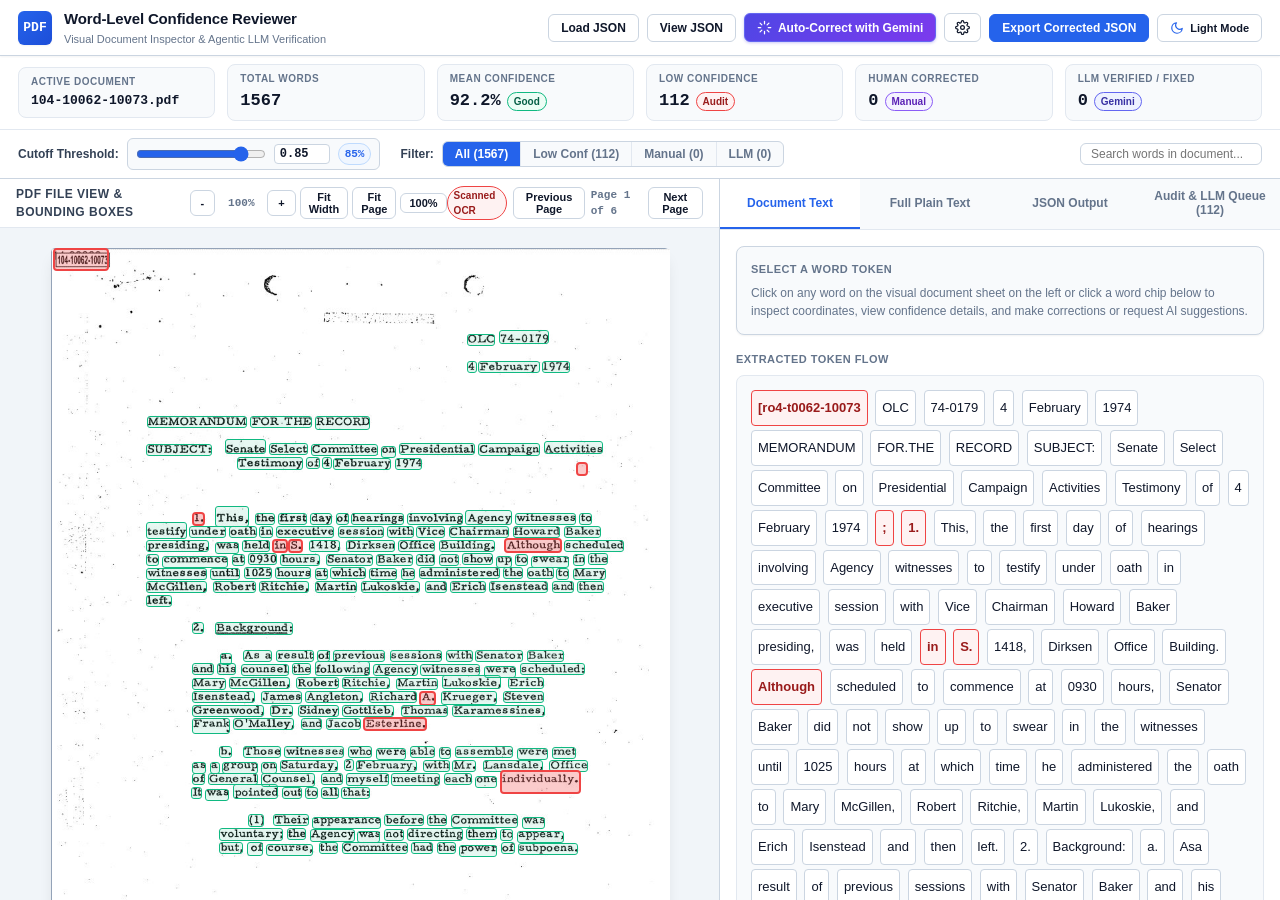
==== commit 3017df6c: "fix: pdf viewer and auto correction" ====
--- a/samples/104-10062-10073_dashboard.html
+++ b/samples/104-10062-10073_dashboard.html
@@ -610,11 +610,18 @@
 .canvas-viewport {
   flex: 1;
   overflow: auto;
-  padding: 24px;
+  padding: 20px;
   display: flex;
   justify-content: center;
   align-items: flex-start;
   background-color: var(--bg-app);
+}
+
+.pdf-viewport-inner {
+  position: relative;
+  display: inline-block;
+  margin: 0 auto 24px auto;
+  transition: width var(--transition-fast), height var(--transition-fast);
 }
 
 .pdf-sheet-wrapper {
@@ -623,9 +630,8 @@
   box-shadow: var(--shadow-lg);
   border: 1px solid var(--border-strong);
   border-radius: var(--radius-xs);
-  transform-origin: top center;
+  transform-origin: top left;
   transition: transform var(--transition-fast);
-  margin-bottom: 24px;
 }
 
 .pdf-canvas {
@@ -1491,7 +1497,9 @@
           <button class="btn btn-sm btn-icon" id="zoomOutBtn" title="Zoom Out">-</button>
           <span class="zoom-label" id="zoomLabel">100%</span>
           <button class="btn btn-sm btn-icon" id="zoomInBtn" title="Zoom In">+</button>
-          <button class="btn btn-sm" id="zoomResetBtn">Reset</button>
+          <button class="btn btn-sm" id="btnFitWidth" title="Fit to Pane Width">Fit Width</button>
+          <button class="btn btn-sm" id="btnFitPage" title="Fit Entire Page in View">Fit Page</button>
+          <button class="btn btn-sm" id="zoomResetBtn" title="Reset Zoom to 100%">100%</button>
         </div>
         <div class="page-stepper">
           <span class="kpi-badge info" id="pageModalityBadge">Digital Vector</span>
@@ -1502,9 +1510,11 @@
       </div>
 
       <div class="canvas-viewport" id="canvasViewport">
-        <div class="pdf-sheet-wrapper" id="sheetWrapper">
-          <canvas id="pdfCanvas" class="pdf-canvas"></canvas>
-          <div class="word-overlay-container" id="overlayContainer"></div>
+        <div class="pdf-viewport-inner" id="viewportInner">
+          <div class="pdf-sheet-wrapper" id="sheetWrapper">
+            <canvas id="pdfCanvas" class="pdf-canvas"></canvas>
+            <div class="word-overlay-container" id="overlayContainer"></div>
+          </div>
         </div>
       </div>
     </section>
@@ -1780,6 +1790,7 @@
     </div>
   </div>
 
+  
   <script>
 /**
  * PDF Word-Level Confidence Extraction - Modern UI Dashboard Application
@@ -1793,7 +1804,7 @@
   "use strict";
 
   // Embedded extraction data payload (injected by extract_pdf.py for standalone bundles)
-  const EMBEDDED_DATA = /* __DATA_PAYLOAD_START__ */ {"metadata": {"filename": "104-10062-10073.pdf", "total_pages": 6, "extraction_engine": "hybrid_extractor", "timestamp_utc": "2026-09-03T17:53:50.189422+00:00", "total_words": 1567, "mean_confidence": 0.9216, "min_confidence": 0.0, "low_confidence_count": 112, "low_confidence_threshold": 0.85}, "full_text": "[ro4-t0062-10073 OLC 74-0179 4 February 1974 MEMORANDUM FOR.THE RECORD SUBJECT: Senate Select Committee on Presidential Campaign Activities Testimony of 4 February 1974 ; 1. This, the first day of hearings involving Agency witnesses to testify under oath in executive session with Vice Chairman Howard Baker presiding, was held in S. 1418, Dirksen Office Building. Although scheduled to commence at 0930 hours, Senator Baker did not show up to swear in the witnesses until 1025 hours at which time he administered the oath to Mary McGillen, Robert Ritchie, Martin Lukoskie, and Erich Isenstead and then left. 2. Background: a. Asa result of previous sessions with Senator Baker and his counsel the following Agency witnesses were scheduled: Mary McGillen, Robert Ritchie, Martin Lukoskie, Erich Isenstead, James Angleton, Richard A, Krueger, Steven Greenwood, Dr. Sidney Gottlieb, Thomas Karamessines, Frank O'Malley, and Jacob Esterline. b. Those witnesses who were able to assemble were met as a group on Saturday, 2 February, with Mr. Lansdale, Office of General Counsel, and myself meeting each one individually. It was pointed out to all that: (1) Their appearance before the Committee was voluntary; the Agency was not directing them to appear, but, of course, the Committee had the power of subpoena. - Signer: aries)\n\n14-00000 ; (2) They had the right to a private counsel and that Mr. Lansdale and I would sit in with them during the session and that our principal role would be to assure that the questioning did not get into sensitive areas unrelated to Watergate.\" ce. Early in the hearing of 4 February 1974 it became clear that the Committee could in no way handle the five witnesses scheduled for the day, and that the Committee counsels had not had sufficient time to absorb the voluminous written material that we had provided them earlier in the week. Asa result, with the agreement of Committee counsel we unplugged for now Messrs. Isenstead, Angleton, and O'Malley. Also, following the day's testimony which ended in the late afternoon, I stayed on into the evening to review all of the material that we had provided to the counsels to make sure that they would make better use of the time of all - involved. , : 3. Presession Agreements: Prior to the hearings Thompson agreed: a. To the security arrangements which I outlined (see attachment). b. To treat the testimony as exhibits under the 1 February 1974 understanding reached with Senator Baker. . c. That he thought it would be all right for us to have a copy of the transcript, but he didn't want us to show it to . scheduled witnesses. (This is a fairly remote possibility because of the delay in getting transcripts. ) 4. Mary Louise McGillen: . (Saturday Miss McGillen had mentioned that she had had a roommate who somehow knew Marchetti and that the former roommate | had told her the Committee might be interested in talking to her, feeling that she had information relating to McCord's employment in the Agency. )\n\n14-00000 Miss McGillen testified from 1025 hours until 1040 hours and her testimony was completely uneventful. She identified Mr. Hollis Whitaker. Also, her uncertainty over whether McCord retired in 1970 or 1971 raised.a possibility that she had seen McCord in Agency Headquarters in 1971 after McCord had retired, but eventually it was clarified that she had seen McCord before his retirement and not after it. , - 5. Robert Ritchie: Mr. Ritchie testified from 1040 hours until 1235 hours, with Thompson questioning Ritchie for about 65 minutes, Ritchie acquitted himself extremely well and there were no surprises in his testimony. a. -Liebengood brought out the sudden TDY to Head- quarters from Miami .following the Watergate incident. b. Some confusion arose because Ritchie was not sure of the date he took over Martinez, he thought it might have been some time in March 1972, when in fact it was late in April. c. It is obvious that the counsels have some conflicting testimony concerning the discovery of Martinez' car in the Miami airport following the arrests in June 1972. ‘6. Martin Lukoskie: : During Mr. Lukoskie's testimony, which commenced at 1300 hours, I moved to go off the record a number of times on the following points; . a. Thompson wanted to know who we dealt with in © __ to lay on cover arrangements. I told him ° we were getting into unchartered waters because I didn't know where his questioning was going to end up. He said his interest was to find out the names of the individuals and companies with which CIA had a relationship in Mexico over the last ten years. I requested that he rephrase his\n\n14-00000 question so that we could respond only with respect to the . particular companies or individuals in which he was. interested. As.a concession, he cut down the period from the last ten years to 'since 1971! and I said we would note his request. b. Thompson asked about CIA relationships with the Mormon church, the Summa Corporation, or the Hughes Tool Company. (Thompson said he had specific information that we had something with the Mormon church.) I suggested that if he is interested in whether the Agency had any relationship with these three institutions in’ connection with CIA's relationship with the Mullen Company; he . rephrase the question. Thompson refused to do this and I said we would note his request. ; ot ; c. Thompson wanted a full explanation of the \"WH flap.\" I told Thompson this involved a sensitive and active situation which had ‘been explained to Senator Baker and that Lukoskie was not an. Agency witness in this respect, but we would note his interest and see what could be provided. (I believe Thompson has already been fully exposed to the 'WH flap'' in an executive hearing with Bennett during which Baker asked if Bennett knew what the WH flap was all about. Baker later told me that Bennett did know, and explained it to Baker. Jassumed that Bennett may have gotten this information from] Thompson observed the parallel which exists between the position of CIA with respect to the \"WH flap\"! and the White House with respect to issues it did not wish to be explored by the Attorney General in connection with the activities of the Plumbers (an observation I have been expecting for some time, ‘but this is the first time it © has been presented directly. ) Mr. Lukoskie's testimony was excellent with no surprises and generally paralleled that given to Senator Baker in the Senator's office on 11 December a. Concerning any general logs that CCS maintains on contacts with cover firms, Lukoskie explained that internal procedures had changed some time in December 1972 on the information to be maintained in the logs. To assure his responsiveness to a specific question, I refreshed Lukoskie's\n\n14-00000 memory on an entry in a CCS log on a call in June 1972 between the Agency and the Mullen Company in which it was not clear either who initiated the call or who was contacted in the Mallen Company. : Follow up: Provide any extant memorandum reflecting the change in information to be covered in the CCS log. b. In response to counsel's questions, Lukoskie said he had no knowledge of (1) a Greenspun memorandum, (2) a . Mr. Waite (sp?) of General Foods, and (3) Mr. Hemlick (sp?) of ANA (Association of National Advertisers). c. The counsels focused in on the meetings between Mr. Hunt and Messrs. Cord Meyer and Tom Karamessines. d. In characterizing Mr. Bennett as an individual in whom he did not have a great deal of trust, as contrasted with Mr. Mullen, Lukoskie mentioned Bennett's. suggestion that Lukoskie would be well taken care of if he could assist in getting unfavorable information on Mr. Maheu. 7.. Following the hearings, I stayed on with the counsel and we reviewed late into the evening the voluminous material previously provided by the Agency to assure that they could make more effective use of the time of all involved and hopefully to get to the bottom of whatever is troubling them. During the session I made it clear that I was puzzled by their ques- tioning during the day since it was apparent that they had not yet absorbed ' the information we had already provided and which we think satisfactorily answers the questions they had raised. Restating a point that I had made previously, I said that while I did not personally believe so, their investi- gation had the appearance of a fishing expedition and that if they continued it would be unavoidable that we would have to disclose more and more sensitive information which had no bearing on the case and which I assumed\n\n14-00000 they had no desire to obtain. I said that I felt that’ serious consideration should be given to either advising Mr. Colby about the particulars, or if that was not satisfactory, to at least advise our oversight Committee chairmen and ask them to investigate whatever serious leads had been developed in the secure environment structured for the oversight of ‘sensitive CIA matters.. Mr. Thompson admitted this suggestion had some merit. : oo ; LYLE L. MILLER Deputy Legislative Counsel Att. Distribution: Original ~- Subject 1-DCI 1 -~DDCI 1-ER vA - OGC 1-I1G 1 -DDO 1-0oS 1 - Chrono Oe ae ee ee A", "pages": [{"page_number": 1, "page_type": "ocr", "width": 618.24, "height": 793.2, "word_count": 206, "mean_confidence": 0.9321, "text": "[ro4-t0062-10073 OLC 74-0179 4 February 1974 MEMORANDUM FOR.THE RECORD SUBJECT: Senate Select Committee on Presidential Campaign Activities Testimony of 4 February 1974 ; 1. This, the first day of hearings involving Agency witnesses to testify under oath in executive session with Vice Chairman Howard Baker presiding, was held in S. 1418, Dirksen Office Building. Although scheduled to commence at 0930 hours, Senator Baker did not show up to swear in the witnesses until 1025 hours at which time he administered the oath to Mary McGillen, Robert Ritchie, Martin Lukoskie, and Erich Isenstead and then left. 2. Background: a. Asa result of previous sessions with Senator Baker and his counsel the following Agency witnesses were scheduled: Mary McGillen, Robert Ritchie, Martin Lukoskie, Erich Isenstead, James Angleton, Richard A, Krueger, Steven Greenwood, Dr. Sidney Gottlieb, Thomas Karamessines, Frank O'Malley, and Jacob Esterline. b. Those witnesses who were able to assemble were met as a group on Saturday, 2 February, with Mr. Lansdale, Office of General Counsel, and myself meeting each one individually. It was pointed out to all that: (1) Their appearance before the Committee was voluntary; the Agency was not directing them to appear, but, of course, the Committee had the power of subpoena. - Signer: aries)", "words": [{"word": "[ro4-t0062-10073", "confidence": 0.0, "source": "ocr", "bbox": {"x0": 3.24, "top": 0.72, "x1": 55.78, "bottom": 19.79}}, {"word": "OLC", "confidence": 0.9062, "source": "ocr", "bbox": {"x0": 416.0, "top": 85.65, "x1": 442.27, "bottom": 93.57}}, {"word": "74-0179", "confidence": 0.9628, "source": "ocr", "bbox": {"x0": 448.75, "top": 82.06, "x1": 496.25, "bottom": 93.93}}, {"word": "4", "confidence": 0.9577, "source": "ocr", "bbox": {"x0": 416.0, "top": 113.37, "x1": 422.12, "bottom": 120.92}}, {"word": "February", "confidence": 0.9577, "source": "ocr", "bbox": {"x0": 427.51, "top": 113.37, "x1": 487.97, "bottom": 123.44}}, {"word": "1974", "confidence": 0.9647, "source": "ocr", "bbox": {"x0": 491.21, "top": 113.37, "x1": 517.12, "bottom": 122.36}}, {"word": "MEMORANDUM", "confidence": 0.933, "source": "ocr", "bbox": {"x0": 96.08, "top": 168.07, "x1": 194.68, "bottom": 176.35}}, {"word": "FOR.THE", "confidence": 0.8723, "source": "ocr", "bbox": {"x0": 199.72, "top": 168.07, "x1": 259.1, "bottom": 176.35}}, {"word": "RECORD", "confidence": 0.9614, "source": "ocr", "bbox": {"x0": 264.5, "top": 168.07, "x1": 317.4, "bottom": 179.59}}, {"word": "SUBJECT:", "confidence": 0.9613, "source": "ocr", "bbox": {"x0": 95.72, "top": 195.78, "x1": 159.06, "bottom": 204.42}}, {"word": "Senate", "confidence": 0.9602, "source": "ocr", "bbox": {"x0": 174.17, "top": 191.46, "x1": 213.04, "bottom": 203.7}}, {"word": "Select", "confidence": 0.9666, "source": "ocr", "bbox": {"x0": 218.44, "top": 195.42, "x1": 255.14, "bottom": 203.7}}, {"word": "Committee", "confidence": 0.949, "source": "ocr", "bbox": {"x0": 260.54, "top": 195.78, "x1": 325.67, "bottom": 205.86}}, {"word": "on", "confidence": 0.9648, "source": "ocr", "bbox": {"x0": 330.35, "top": 198.3, "x1": 343.31, "bottom": 204.06}}, {"word": "Presidential", "confidence": 0.9601, "source": "ocr", "bbox": {"x0": 348.34, "top": 195.42, "x1": 422.84, "bottom": 204.06}}, {"word": "Campaign", "confidence": 0.9601, "source": "ocr", "bbox": {"x0": 427.51, "top": 195.42, "x1": 487.25, "bottom": 205.86}}, {"word": "Activities", "confidence": 0.9694, "source": "ocr", "bbox": {"x0": 493.01, "top": 192.54, "x1": 550.23, "bottom": 203.7}}, {"word": "Testimony", "confidence": 0.9575, "source": "ocr", "bbox": {"x0": 186.05, "top": 209.46, "x1": 250.46, "bottom": 219.89}}, {"word": "of", "confidence": 0.951, "source": "ocr", "bbox": {"x0": 255.5, "top": 209.46, "x1": 267.02, "bottom": 217.73}}, {"word": "4", "confidence": 0.9672, "source": "ocr", "bbox": {"x0": 271.33, "top": 209.46, "x1": 277.45, "bottom": 217.37}}, {"word": "February", "confidence": 0.9635, "source": "ocr", "bbox": {"x0": 282.85, "top": 209.82, "x1": 338.99, "bottom": 220.25}}, {"word": "1974", "confidence": 0.9635, "source": "ocr", "bbox": {"x0": 344.75, "top": 209.82, "x1": 369.94, "bottom": 218.45}}, {"word": ";", "confidence": 0.177, "source": "ocr", "bbox": {"x0": 526.12, "top": 214.85, "x1": 526.84, "bottom": 215.57}}, {"word": "1.", "confidence": 0.5382, "source": "ocr", "bbox": {"x0": 142.86, "top": 264.52, "x1": 151.86, "bottom": 272.8}}, {"word": "This,", "confidence": 0.9691, "source": "ocr", "bbox": {"x0": 164.82, "top": 258.04, "x1": 196.12, "bottom": 276.76}}, {"word": "the", "confidence": 0.9651, "source": "ocr", "bbox": {"x0": 204.04, "top": 264.52, "x1": 222.03, "bottom": 272.8}}, {"word": "first", "confidence": 0.9665, "source": "ocr", "bbox": {"x0": 227.43, "top": 264.52, "x1": 254.78, "bottom": 272.8}}, {"word": "day", "confidence": 0.9647, "source": "ocr", "bbox": {"x0": 259.82, "top": 264.52, "x1": 279.97, "bottom": 274.96}}, {"word": "of", "confidence": 0.9645, "source": "ocr", "bbox": {"x0": 285.01, "top": 264.52, "x1": 296.17, "bottom": 272.8}}, {"word": "hearings", "confidence": 0.9608, "source": "ocr", "bbox": {"x0": 300.12, "top": 264.52, "x1": 351.22, "bottom": 274.96}}, {"word": "involving", "confidence": 0.9652, "source": "ocr", "bbox": {"x0": 356.98, "top": 264.52, "x1": 410.6, "bottom": 274.96}}, {"word": "Agency", "confidence": 0.9626, "source": "ocr", "bbox": {"x0": 414.2, "top": 261.64, "x1": 459.54, "bottom": 274.96}}, {"word": "witnesses", "confidence": 0.9591, "source": "ocr", "bbox": {"x0": 464.58, "top": 264.52, "x1": 523.24, "bottom": 272.08}}, {"word": "to", "confidence": 0.9591, "source": "ocr", "bbox": {"x0": 528.99, "top": 264.88, "x1": 539.43, "bottom": 272.44}}, {"word": "testify", "confidence": 0.9605, "source": "ocr", "bbox": {"x0": 95.36, "top": 273.88, "x1": 134.59, "bottom": 288.63}}, {"word": "under", "confidence": 0.9667, "source": "ocr", "bbox": {"x0": 138.91, "top": 277.84, "x1": 173.45, "bottom": 285.75}}, {"word": "oath", "confidence": 0.964, "source": "ocr", "bbox": {"x0": 178.49, "top": 277.84, "x1": 204.4, "bottom": 286.11}}, {"word": "in", "confidence": 0.9648, "source": "ocr", "bbox": {"x0": 208.72, "top": 278.2, "x1": 220.23, "bottom": 286.11}}, {"word": "executive", "confidence": 0.9648, "source": "ocr", "bbox": {"x0": 225.27, "top": 278.2, "x1": 281.41, "bottom": 286.11}}, {"word": "session", "confidence": 0.9634, "source": "ocr", "bbox": {"x0": 287.53, "top": 278.2, "x1": 331.79, "bottom": 286.11}}, {"word": "with", "confidence": 0.9678, "source": "ocr", "bbox": {"x0": 336.83, "top": 277.84, "x1": 361.3, "bottom": 286.11}}, {"word": "Vice", "confidence": 0.9593, "source": "ocr", "bbox": {"x0": 365.98, "top": 278.2, "x1": 392.25, "bottom": 286.47}}, {"word": "Chairman", "confidence": 0.9593, "source": "ocr", "bbox": {"x0": 398.01, "top": 277.84, "x1": 456.66, "bottom": 286.47}}, {"word": "Howard", "confidence": 0.9612, "source": "ocr", "bbox": {"x0": 462.06, "top": 277.84, "x1": 507.76, "bottom": 286.11}}, {"word": "Baker", "confidence": 0.965, "source": "ocr", "bbox": {"x0": 513.52, "top": 277.84, "x1": 548.79, "bottom": 285.75}}, {"word": "presiding,", "confidence": 0.9632, "source": "ocr", "bbox": {"x0": 95.72, "top": 291.51, "x1": 156.54, "bottom": 302.31}}, {"word": "was", "confidence": 0.9498, "source": "ocr", "bbox": {"x0": 164.46, "top": 294.03, "x1": 186.41, "bottom": 299.79}}, {"word": "held", "confidence": 0.9498, "source": "ocr", "bbox": {"x0": 191.81, "top": 291.51, "x1": 217.36, "bottom": 299.79}}, {"word": "in", "confidence": 0.8299, "source": "ocr", "bbox": {"x0": 222.75, "top": 291.87, "x1": 234.27, "bottom": 299.79}}, {"word": "S.", "confidence": 0.8299, "source": "ocr", "bbox": {"x0": 238.95, "top": 291.87, "x1": 249.74, "bottom": 300.15}}, {"word": "1418,", "confidence": 0.9647, "source": "ocr", "bbox": {"x0": 258.74, "top": 291.51, "x1": 287.89, "bottom": 301.59}}, {"word": "Dirksen", "confidence": 0.9685, "source": "ocr", "bbox": {"x0": 295.45, "top": 291.87, "x1": 342.95, "bottom": 299.79}}, {"word": "Office", "confidence": 0.966, "source": "ocr", "bbox": {"x0": 347.98, "top": 291.51, "x1": 382.89, "bottom": 300.15}}, {"word": "Building.", "confidence": 0.9492, "source": "ocr", "bbox": {"x0": 388.65, "top": 291.51, "x1": 442.63, "bottom": 301.95}}, {"word": "Although", "confidence": 0.7796, "source": "ocr", "bbox": {"x0": 454.86, "top": 290.79, "x1": 508.48, "bottom": 301.95}}, {"word": "scheduled", "confidence": 0.9671, "source": "ocr", "bbox": {"x0": 513.88, "top": 291.51, "x1": 571.46, "bottom": 299.79}}, {"word": "to", "confidence": 0.9657, "source": "ocr", "bbox": {"x0": 95.36, "top": 306.27, "x1": 106.16, "bottom": 313.83}}, {"word": "commence", "confidence": 0.955, "source": "ocr", "bbox": {"x0": 111.92, "top": 308.07, "x1": 175.25, "bottom": 313.83}}, {"word": "at", "confidence": 0.9627, "source": "ocr", "bbox": {"x0": 181.01, "top": 306.27, "x1": 192.17, "bottom": 313.83}}, {"word": "0930", "confidence": 0.9627, "source": "ocr", "bbox": {"x0": 197.56, "top": 305.19, "x1": 224.19, "bottom": 314.54}}, {"word": "hours,", "confidence": 0.961, "source": "ocr", "bbox": {"x0": 229.59, "top": 305.55, "x1": 267.74, "bottom": 315.26}}, {"word": "Senator", "confidence": 0.9637, "source": "ocr", "bbox": {"x0": 275.65, "top": 305.91, "x1": 320.28, "bottom": 313.83}}, {"word": "Baker", "confidence": 0.961, "source": "ocr", "bbox": {"x0": 325.31, "top": 305.55, "x1": 360.94, "bottom": 313.83}}, {"word": "did", "confidence": 0.961, "source": "ocr", "bbox": {"x0": 365.62, "top": 305.55, "x1": 382.89, "bottom": 313.83}}, {"word": "not", "confidence": 0.9659, "source": "ocr", "bbox": {"x0": 388.65, "top": 306.27, "x1": 406.64, "bottom": 313.83}}, {"word": "show", "confidence": 0.9614, "source": "ocr", "bbox": {"x0": 411.68, "top": 305.19, "x1": 440.83, "bottom": 313.83}}, {"word": "up", "confidence": 0.9573, "source": "ocr", "bbox": {"x0": 445.51, "top": 308.07, "x1": 459.18, "bottom": 315.98}}, {"word": "to", "confidence": 0.9573, "source": "ocr", "bbox": {"x0": 464.58, "top": 305.91, "x1": 475.02, "bottom": 313.83}}, {"word": "swear", "confidence": 0.9614, "source": "ocr", "bbox": {"x0": 480.77, "top": 307.71, "x1": 516.76, "bottom": 313.47}}, {"word": "in", "confidence": 0.9643, "source": "ocr", "bbox": {"x0": 522.16, "top": 305.55, "x1": 532.95, "bottom": 313.47}}, {"word": "the", "confidence": 0.964, "source": "ocr", "bbox": {"x0": 537.99, "top": 305.19, "x1": 555.26, "bottom": 313.47}}, {"word": "witnesses", "confidence": 0.9638, "source": "ocr", "bbox": {"x0": 95.36, "top": 319.58, "x1": 154.02, "bottom": 327.5}}, {"word": "until", "confidence": 0.9643, "source": "ocr", "bbox": {"x0": 159.42, "top": 319.58, "x1": 187.49, "bottom": 327.5}}, {"word": "1025", "confidence": 0.9647, "source": "ocr", "bbox": {"x0": 193.6, "top": 318.86, "x1": 219.15, "bottom": 327.5}}, {"word": "hours", "confidence": 0.965, "source": "ocr", "bbox": {"x0": 224.91, "top": 319.22, "x1": 258.38, "bottom": 327.5}}, {"word": "at", "confidence": 0.9654, "source": "ocr", "bbox": {"x0": 264.14, "top": 319.94, "x1": 275.29, "bottom": 327.5}}, {"word": "which", "confidence": 0.9677, "source": "ocr", "bbox": {"x0": 279.97, "top": 319.22, "x1": 313.8, "bottom": 327.5}}, {"word": "time", "confidence": 0.9657, "source": "ocr", "bbox": {"x0": 318.48, "top": 319.58, "x1": 344.75, "bottom": 327.5}}, {"word": "he", "confidence": 0.9669, "source": "ocr", "bbox": {"x0": 350.14, "top": 319.58, "x1": 362.74, "bottom": 327.5}}, {"word": "administered", "confidence": 0.9608, "source": "ocr", "bbox": {"x0": 368.5, "top": 319.22, "x1": 447.31, "bottom": 327.5}}, {"word": "the", "confidence": 0.9622, "source": "ocr", "bbox": {"x0": 452.34, "top": 319.22, "x1": 470.34, "bottom": 327.14}}, {"word": "oath", "confidence": 0.9552, "source": "ocr", "bbox": {"x0": 476.1, "top": 319.22, "x1": 501.29, "bottom": 327.5}}, {"word": "to", "confidence": 0.9552, "source": "ocr", "bbox": {"x0": 505.96, "top": 320.3, "x1": 516.76, "bottom": 327.5}}, {"word": "Mary", "confidence": 0.9667, "source": "ocr", "bbox": {"x0": 522.16, "top": 319.94, "x1": 553.83, "bottom": 329.66}}, {"word": "McGillen,", "confidence": 0.9145, "source": "ocr", "bbox": {"x0": 95.36, "top": 333.26, "x1": 154.02, "bottom": 343.34}}, {"word": "Robert", "confidence": 0.9607, "source": "ocr", "bbox": {"x0": 162.66, "top": 333.26, "x1": 203.68, "bottom": 341.54}}, {"word": "Ritchie,", "confidence": 0.9662, "source": "ocr", "bbox": {"x0": 208.72, "top": 332.9, "x1": 256.22, "bottom": 342.98}}, {"word": "Martin", "confidence": 0.9323, "source": "ocr", "bbox": {"x0": 264.14, "top": 333.26, "x1": 304.44, "bottom": 341.54}}, {"word": "Lukoskie,", "confidence": 0.9158, "source": "ocr", "bbox": {"x0": 310.2, "top": 333.26, "x1": 367.06, "bottom": 343.34}}, {"word": "and", "confidence": 0.9611, "source": "ocr", "bbox": {"x0": 374.97, "top": 333.26, "x1": 394.77, "bottom": 341.18}}, {"word": "Erich", "confidence": 0.9014, "source": "ocr", "bbox": {"x0": 399.8, "top": 332.9, "x1": 433.99, "bottom": 341.54}}, {"word": "Isenstead", "confidence": 0.9014, "source": "ocr", "bbox": {"x0": 438.31, "top": 332.9, "x1": 495.89, "bottom": 341.18}}, {"word": "and", "confidence": 0.9674, "source": "ocr", "bbox": {"x0": 501.29, "top": 332.9, "x1": 521.08, "bottom": 340.82}}, {"word": "then", "confidence": 0.9674, "source": "ocr", "bbox": {"x0": 526.84, "top": 332.9, "x1": 551.31, "bottom": 341.18}}, {"word": "left.", "confidence": 0.929, "source": "ocr", "bbox": {"x0": 95.36, "top": 346.94, "x1": 119.47, "bottom": 355.57}}, {"word": "2.", "confidence": 0.9355, "source": "ocr", "bbox": {"x0": 141.43, "top": 373.93, "x1": 151.86, "bottom": 382.56}}, {"word": "Background:", "confidence": 0.9596, "source": "ocr", "bbox": {"x0": 164.46, "top": 374.29, "x1": 240.03, "bottom": 384.72}}, {"word": "a.", "confidence": 0.9284, "source": "ocr", "bbox": {"x0": 169.13, "top": 404.52, "x1": 179.21, "bottom": 409.92}}, {"word": "Asa", "confidence": 0.9324, "source": "ocr", "bbox": {"x0": 192.17, "top": 402.36, "x1": 219.51, "bottom": 409.92}}, {"word": "result", "confidence": 0.9531, "source": "ocr", "bbox": {"x0": 225.99, "top": 402.0, "x1": 261.26, "bottom": 409.56}}, {"word": "of", "confidence": 0.963, "source": "ocr", "bbox": {"x0": 266.3, "top": 401.64, "x1": 277.81, "bottom": 409.92}}, {"word": "previous", "confidence": 0.9657, "source": "ocr", "bbox": {"x0": 282.13, "top": 402.0, "x1": 332.87, "bottom": 412.08}}, {"word": "sessions", "confidence": 0.9658, "source": "ocr", "bbox": {"x0": 339.35, "top": 402.0, "x1": 389.37, "bottom": 409.92}}, {"word": "with", "confidence": 0.9568, "source": "ocr", "bbox": {"x0": 395.13, "top": 401.64, "x1": 420.32, "bottom": 409.56}}, {"word": "Senator", "confidence": 0.9685, "source": "ocr", "bbox": {"x0": 424.64, "top": 402.36, "x1": 470.34, "bottom": 409.92}}, {"word": "Baker", "confidence": 0.9632, "source": "ocr", "bbox": {"x0": 476.1, "top": 402.0, "x1": 511.72, "bottom": 409.92}}, {"word": "and", "confidence": 0.9674, "source": "ocr", "bbox": {"x0": 141.07, "top": 415.31, "x1": 161.22, "bottom": 423.23}}, {"word": "his", "confidence": 0.9665, "source": "ocr", "bbox": {"x0": 166.26, "top": 415.31, "x1": 183.53, "bottom": 423.23}}, {"word": "counsel", "confidence": 0.9602, "source": "ocr", "bbox": {"x0": 190.37, "top": 415.67, "x1": 236.07, "bottom": 423.59}}, {"word": "the", "confidence": 0.9602, "source": "ocr", "bbox": {"x0": 241.11, "top": 415.31, "x1": 258.38, "bottom": 423.59}}, {"word": "following", "confidence": 0.967, "source": "ocr", "bbox": {"x0": 264.14, "top": 412.8, "x1": 317.76, "bottom": 426.11}}, {"word": "Agency", "confidence": 0.966, "source": "ocr", "bbox": {"x0": 322.43, "top": 416.03, "x1": 365.26, "bottom": 426.11}}, {"word": "witnesses", "confidence": 0.9643, "source": "ocr", "bbox": {"x0": 369.94, "top": 416.03, "x1": 427.87, "bottom": 423.59}}, {"word": "were", "confidence": 0.9657, "source": "ocr", "bbox": {"x0": 433.99, "top": 418.19, "x1": 463.5, "bottom": 423.59}}, {"word": "scheduled:", "confidence": 0.9678, "source": "ocr", "bbox": {"x0": 469.26, "top": 415.31, "x1": 532.23, "bottom": 423.95}}, {"word": "Mary", "confidence": 0.9328, "source": "ocr", "bbox": {"x0": 141.07, "top": 429.71, "x1": 173.09, "bottom": 439.79}}, {"word": "McGillen,", "confidence": 0.9136, "source": "ocr", "bbox": {"x0": 178.13, "top": 429.35, "x1": 237.51, "bottom": 439.07}}, {"word": "Robert", "confidence": 0.9627, "source": "ocr", "bbox": {"x0": 245.78, "top": 429.35, "x1": 286.45, "bottom": 437.63}}, {"word": "Ritchie,", "confidence": 0.9568, "source": "ocr", "bbox": {"x0": 291.13, "top": 428.99, "x1": 337.19, "bottom": 439.07}}, {"word": "Martin", "confidence": 0.9649, "source": "ocr", "bbox": {"x0": 345.47, "top": 429.71, "x1": 385.41, "bottom": 437.63}}, {"word": "Lukoskie,", "confidence": 0.9224, "source": "ocr", "bbox": {"x0": 391.53, "top": 426.83, "x1": 448.75, "bottom": 439.07}}, {"word": "Erich", "confidence": 0.9668, "source": "ocr", "bbox": {"x0": 457.38, "top": 428.99, "x1": 491.93, "bottom": 437.27}}, {"word": "Isenstead,", "confidence": 0.9156, "source": "ocr", "bbox": {"x0": 141.43, "top": 443.03, "x1": 202.6, "bottom": 452.74}}, {"word": "James", "confidence": 0.9648, "source": "ocr", "bbox": {"x0": 210.88, "top": 443.39, "x1": 249.02, "bottom": 453.82}}, {"word": "Angleton,", "confidence": 0.9605, "source": "ocr", "bbox": {"x0": 254.78, "top": 443.39, "x1": 310.56, "bottom": 453.46}}, {"word": "Richard", "confidence": 0.9647, "source": "ocr", "bbox": {"x0": 318.12, "top": 442.67, "x1": 364.54, "bottom": 451.3}}, {"word": "A,", "confidence": 0.8329, "source": "ocr", "bbox": {"x0": 369.94, "top": 443.75, "x1": 382.53, "bottom": 454.54}}, {"word": "Krueger,", "confidence": 0.9631, "source": "ocr", "bbox": {"x0": 390.81, "top": 443.39, "x1": 444.43, "bottom": 454.9}}, {"word": "Steven", "confidence": 0.9664, "source": "ocr", "bbox": {"x0": 452.34, "top": 443.39, "x1": 491.21, "bottom": 451.3}}, {"word": "Greenwood,", "confidence": 0.9612, "source": "ocr", "bbox": {"x0": 141.43, "top": 456.7, "x1": 211.96, "bottom": 466.42}}, {"word": "Dr.", "confidence": 0.9658, "source": "ocr", "bbox": {"x0": 219.51, "top": 457.42, "x1": 240.03, "bottom": 464.98}}, {"word": "Sidney", "confidence": 0.9651, "source": "ocr", "bbox": {"x0": 247.58, "top": 457.06, "x1": 286.45, "bottom": 467.14}}, {"word": "Gottlieb,", "confidence": 0.9605, "source": "ocr", "bbox": {"x0": 291.49, "top": 457.06, "x1": 341.87, "bottom": 466.42}}, {"word": "Thomas", "confidence": 0.9328, "source": "ocr", "bbox": {"x0": 350.14, "top": 457.06, "x1": 395.85, "bottom": 464.98}}, {"word": "Karamessines,", "confidence": 0.9156, "source": "ocr", "bbox": {"x0": 401.96, "top": 457.06, "x1": 492.65, "bottom": 466.42}}, {"word": "Frank", "confidence": 0.959, "source": "ocr", "bbox": {"x0": 141.43, "top": 470.02, "x1": 177.77, "bottom": 483.69}}, {"word": "O'Malley,", "confidence": 0.9577, "source": "ocr", "bbox": {"x0": 182.45, "top": 470.02, "x1": 241.83, "bottom": 480.45}}, {"word": "and", "confidence": 0.9682, "source": "ocr", "bbox": {"x0": 250.1, "top": 470.02, "x1": 269.9, "bottom": 477.94}}, {"word": "Jacob", "confidence": 0.933, "source": "ocr", "bbox": {"x0": 275.65, "top": 470.02, "x1": 308.76, "bottom": 478.3}}, {"word": "Esterline.", "confidence": 0.8476, "source": "ocr", "bbox": {"x0": 313.8, "top": 470.38, "x1": 373.53, "bottom": 478.66}}, {"word": "b.", "confidence": 0.8969, "source": "ocr", "bbox": {"x0": 168.41, "top": 497.73, "x1": 179.21, "bottom": 506.37}}, {"word": "Those", "confidence": 0.9628, "source": "ocr", "bbox": {"x0": 192.17, "top": 497.73, "x1": 228.51, "bottom": 506.01}}, {"word": "witnesses", "confidence": 0.9629, "source": "ocr", "bbox": {"x0": 233.91, "top": 498.09, "x1": 291.85, "bottom": 506.01}}, {"word": "who", "confidence": 0.9644, "source": "ocr", "bbox": {"x0": 297.96, "top": 498.09, "x1": 319.56, "bottom": 506.37}}, {"word": "were", "confidence": 0.9676, "source": "ocr", "bbox": {"x0": 325.31, "top": 500.25, "x1": 353.38, "bottom": 506.01}}, {"word": "able", "confidence": 0.961, "source": "ocr", "bbox": {"x0": 359.14, "top": 498.09, "x1": 382.89, "bottom": 506.01}}, {"word": "to", "confidence": 0.9534, "source": "ocr", "bbox": {"x0": 388.65, "top": 498.81, "x1": 398.73, "bottom": 506.37}}, {"word": "assemble", "confidence": 0.9534, "source": "ocr", "bbox": {"x0": 404.48, "top": 498.09, "x1": 460.98, "bottom": 507.81}}, {"word": "were", "confidence": 0.9611, "source": "ocr", "bbox": {"x0": 466.38, "top": 500.25, "x1": 495.53, "bottom": 505.65}}, {"word": "met", "confidence": 0.9681, "source": "ocr", "bbox": {"x0": 501.29, "top": 498.81, "x1": 523.96, "bottom": 506.01}}, {"word": "as", "confidence": 0.9547, "source": "ocr", "bbox": {"x0": 141.07, "top": 513.56, "x1": 153.66, "bottom": 519.32}}, {"word": "a", "confidence": 0.9547, "source": "ocr", "bbox": {"x0": 159.42, "top": 513.92, "x1": 165.54, "bottom": 519.32}}, {"word": "group", "confidence": 0.9557, "source": "ocr", "bbox": {"x0": 171.29, "top": 513.92, "x1": 205.84, "bottom": 522.2}}, {"word": "on", "confidence": 0.9619, "source": "ocr", "bbox": {"x0": 210.88, "top": 514.28, "x1": 224.19, "bottom": 519.68}}, {"word": "Saturday,", "confidence": 0.9584, "source": "ocr", "bbox": {"x0": 229.59, "top": 511.77, "x1": 285.37, "bottom": 522.2}}, {"word": "2", "confidence": 0.9613, "source": "ocr", "bbox": {"x0": 293.65, "top": 511.41, "x1": 299.04, "bottom": 519.32}}, {"word": "February,", "confidence": 0.9639, "source": "ocr", "bbox": {"x0": 305.16, "top": 511.77, "x1": 364.18, "bottom": 522.2}}, {"word": "with", "confidence": 0.9618, "source": "ocr", "bbox": {"x0": 372.46, "top": 511.77, "x1": 397.29, "bottom": 519.68}}, {"word": "Mr.", "confidence": 0.9333, "source": "ocr", "bbox": {"x0": 401.96, "top": 512.13, "x1": 423.56, "bottom": 520.04}}, {"word": "Lansdale,", "confidence": 0.9664, "source": "ocr", "bbox": {"x0": 432.19, "top": 511.77, "x1": 490.49, "bottom": 521.48}}, {"word": "Office", "confidence": 0.965, "source": "ocr", "bbox": {"x0": 498.77, "top": 511.77, "x1": 535.11, "bottom": 519.68}}, {"word": "of", "confidence": 0.965, "source": "ocr", "bbox": {"x0": 141.07, "top": 525.08, "x1": 152.94, "bottom": 533.36}}, {"word": "General", "confidence": 0.9585, "source": "ocr", "bbox": {"x0": 157.26, "top": 525.44, "x1": 205.48, "bottom": 534.08}}, {"word": "Counsel,", "confidence": 0.9615, "source": "ocr", "bbox": {"x0": 210.88, "top": 525.44, "x1": 262.7, "bottom": 536.96}}, {"word": "and", "confidence": 0.9597, "source": "ocr", "bbox": {"x0": 270.61, "top": 525.44, "x1": 290.05, "bottom": 533.0}}, {"word": "myself", "confidence": 0.9597, "source": "ocr", "bbox": {"x0": 295.45, "top": 525.44, "x1": 336.47, "bottom": 535.88}}, {"word": "meeting", "confidence": 0.9655, "source": "ocr", "bbox": {"x0": 340.79, "top": 525.44, "x1": 387.57, "bottom": 535.88}}, {"word": "each", "confidence": 0.9664, "source": "ocr", "bbox": {"x0": 393.33, "top": 525.44, "x1": 419.96, "bottom": 533.72}}, {"word": "one", "confidence": 0.9607, "source": "ocr", "bbox": {"x0": 424.64, "top": 527.96, "x1": 444.43, "bottom": 536.96}}, {"word": "individually.", "confidence": 0.2867, "source": "ocr", "bbox": {"x0": 450.19, "top": 522.92, "x1": 527.92, "bottom": 543.08}}, {"word": "It", "confidence": 0.9488, "source": "ocr", "bbox": {"x0": 140.71, "top": 539.12, "x1": 149.7, "bottom": 546.67}}, {"word": "was", "confidence": 0.9603, "source": "ocr", "bbox": {"x0": 154.74, "top": 540.92, "x1": 176.33, "bottom": 546.67}}, {"word": "pointed", "confidence": 0.9686, "source": "ocr", "bbox": {"x0": 182.81, "top": 535.88, "x1": 225.99, "bottom": 549.19}}, {"word": "out", "confidence": 0.9522, "source": "ocr", "bbox": {"x0": 231.75, "top": 539.48, "x1": 249.74, "bottom": 547.03}}, {"word": "to", "confidence": 0.9685, "source": "ocr", "bbox": {"x0": 254.78, "top": 539.48, "x1": 265.22, "bottom": 547.03}}, {"word": "all", "confidence": 0.9661, "source": "ocr", "bbox": {"x0": 270.61, "top": 538.76, "x1": 286.09, "bottom": 547.03}}, {"word": "that:", "confidence": 0.9513, "source": "ocr", "bbox": {"x0": 290.77, "top": 538.76, "x1": 317.04, "bottom": 547.39}}, {"word": "(1)", "confidence": 0.8941, "source": "ocr", "bbox": {"x0": 197.56, "top": 566.47, "x1": 211.96, "bottom": 576.55}}, {"word": "Their", "confidence": 0.9648, "source": "ocr", "bbox": {"x0": 222.75, "top": 566.47, "x1": 256.22, "bottom": 574.75}}, {"word": "appearance", "confidence": 0.9646, "source": "ocr", "bbox": {"x0": 261.26, "top": 568.63, "x1": 328.19, "bottom": 576.91}}, {"word": "before", "confidence": 0.9589, "source": "ocr", "bbox": {"x0": 333.95, "top": 566.47, "x1": 371.38, "bottom": 574.75}}, {"word": "the", "confidence": 0.9683, "source": "ocr", "bbox": {"x0": 376.77, "top": 566.47, "x1": 394.05, "bottom": 574.39}}, {"word": "Committee", "confidence": 0.9531, "source": "ocr", "bbox": {"x0": 400.16, "top": 566.47, "x1": 465.66, "bottom": 577.63}}, {"word": "was", "confidence": 0.9686, "source": "ocr", "bbox": {"x0": 471.06, "top": 568.63, "x1": 492.65, "bottom": 574.39}}, {"word": "voluntary;", "confidence": 0.9612, "source": "ocr", "bbox": {"x0": 168.41, "top": 580.14, "x1": 230.31, "bottom": 590.58}}, {"word": "the", "confidence": 0.9627, "source": "ocr", "bbox": {"x0": 236.43, "top": 579.78, "x1": 253.7, "bottom": 588.42}}, {"word": "Agency", "confidence": 0.9677, "source": "ocr", "bbox": {"x0": 259.1, "top": 580.86, "x1": 302.28, "bottom": 592.38}}, {"word": "was", "confidence": 0.9662, "source": "ocr", "bbox": {"x0": 306.6, "top": 582.66, "x1": 327.83, "bottom": 588.42}}, {"word": "not", "confidence": 0.9498, "source": "ocr", "bbox": {"x0": 333.95, "top": 580.86, "x1": 351.94, "bottom": 588.42}}, {"word": "directing", "confidence": 0.9564, "source": "ocr", "bbox": {"x0": 356.26, "top": 580.14, "x1": 410.24, "bottom": 590.58}}, {"word": "them", "confidence": 0.9459, "source": "ocr", "bbox": {"x0": 415.64, "top": 580.14, "x1": 444.79, "bottom": 588.42}}, {"word": "to", "confidence": 0.9459, "source": "ocr", "bbox": {"x0": 449.83, "top": 580.86, "x1": 460.98, "bottom": 588.42}}, {"word": "appear,", "confidence": 0.965, "source": "ocr", "bbox": {"x0": 466.74, "top": 583.02, "x1": 511.72, "bottom": 590.94}}, {"word": "but,", "confidence": 0.9658, "source": "ocr", "bbox": {"x0": 168.41, "top": 593.82, "x1": 190.73, "bottom": 603.9}}, {"word": "of", "confidence": 0.9666, "source": "ocr", "bbox": {"x0": 196.12, "top": 593.82, "x1": 210.52, "bottom": 606.42}}, {"word": "course,", "confidence": 0.9663, "source": "ocr", "bbox": {"x0": 215.56, "top": 596.34, "x1": 260.18, "bottom": 603.9}}, {"word": "the", "confidence": 0.9583, "source": "ocr", "bbox": {"x0": 268.46, "top": 593.82, "x1": 285.73, "bottom": 602.1}}, {"word": "Committee", "confidence": 0.9583, "source": "ocr", "bbox": {"x0": 291.49, "top": 594.18, "x1": 355.54, "bottom": 602.46}}, {"word": "had", "confidence": 0.9658, "source": "ocr", "bbox": {"x0": 360.94, "top": 593.82, "x1": 380.37, "bottom": 602.1}}, {"word": "the", "confidence": 0.9692, "source": "ocr", "bbox": {"x0": 386.13, "top": 593.82, "x1": 403.4, "bottom": 602.1}}, {"word": "power", "confidence": 0.9624, "source": "ocr", "bbox": {"x0": 408.8, "top": 596.7, "x1": 444.79, "bottom": 604.62}}, {"word": "of", "confidence": 0.9671, "source": "ocr", "bbox": {"x0": 450.19, "top": 594.18, "x1": 462.06, "bottom": 602.46}}, {"word": "subpoena.", "confidence": 0.9623, "source": "ocr", "bbox": {"x0": 467.1, "top": 594.54, "x1": 525.76, "bottom": 604.62}}, {"word": "-", "confidence": 0.0, "source": "ocr", "bbox": {"x0": 476.46, "top": 710.43, "x1": 485.45, "bottom": 723.02}}, {"word": "Signer:", "confidence": 0.876, "source": "ocr", "bbox": {"x0": 495.17, "top": 710.78, "x1": 537.99, "bottom": 730.58}}, {"word": "aries)", "confidence": 0.3438, "source": "ocr", "bbox": {"x0": 502.01, "top": 729.5, "x1": 582.61, "bottom": 759.37}}]}, {"page_number": 2, "page_type": "ocr", "width": 614.4, "height": 792.24, "word_count": 295, "mean_confidence": 0.9303, "text": "14-00000 ; (2) They had the right to a private counsel and that Mr. Lansdale and I would sit in with them during the session and that our principal role would be to assure that the questioning did not get into sensitive areas unrelated to Watergate.\" ce. Early in the hearing of 4 February 1974 it became clear that the Committee could in no way handle the five witnesses scheduled for the day, and that the Committee counsels had not had sufficient time to absorb the voluminous written material that we had provided them earlier in the week. Asa result, with the agreement of Committee counsel we unplugged for now Messrs. Isenstead, Angleton, and O'Malley. Also, following the day's testimony which ended in the late afternoon, I stayed on into the evening to review all of the material that we had provided to the counsels to make sure that they would make better use of the time of all - involved. , : 3. Presession Agreements: Prior to the hearings Thompson agreed: a. To the security arrangements which I outlined (see attachment). b. To treat the testimony as exhibits under the 1 February 1974 understanding reached with Senator Baker. . c. That he thought it would be all right for us to have a copy of the transcript, but he didn't want us to show it to . scheduled witnesses. (This is a fairly remote possibility because of the delay in getting transcripts. ) 4. Mary Louise McGillen: . (Saturday Miss McGillen had mentioned that she had had a roommate who somehow knew Marchetti and that the former roommate | had told her the Committee might be interested in talking to her, feeling that she had information relating to McCord's employment in the Agency. )", "words": [{"word": "14-00000", "confidence": 0.9232, "source": "ocr", "bbox": {"x0": 1.08, "top": 2.16, "x1": 48.95, "bottom": 10.8}}, {"word": ";", "confidence": 0.2394, "source": "ocr", "bbox": {"x0": 170.61, "top": 100.42, "x1": 171.33, "bottom": 101.14}}, {"word": "(2)", "confidence": 0.9321, "source": "ocr", "bbox": {"x0": 199.04, "top": 89.27, "x1": 213.44, "bottom": 99.7}}, {"word": "They", "confidence": 0.9661, "source": "ocr", "bbox": {"x0": 223.88, "top": 89.63, "x1": 253.39, "bottom": 100.06}}, {"word": "had", "confidence": 0.9661, "source": "ocr", "bbox": {"x0": 258.07, "top": 89.27, "x1": 277.51, "bottom": 97.55}}, {"word": "the", "confidence": 0.9637, "source": "ocr", "bbox": {"x0": 283.26, "top": 89.27, "x1": 299.82, "bottom": 97.55}}, {"word": "right", "confidence": 0.9523, "source": "ocr", "bbox": {"x0": 306.66, "top": 89.27, "x1": 334.73, "bottom": 99.7}}, {"word": "to", "confidence": 0.9523, "source": "ocr", "bbox": {"x0": 340.13, "top": 90.35, "x1": 350.21, "bottom": 97.55}}, {"word": "a", "confidence": 0.9649, "source": "ocr", "bbox": {"x0": 355.61, "top": 91.79, "x1": 361.37, "bottom": 97.55}}, {"word": "private", "confidence": 0.9649, "source": "ocr", "bbox": {"x0": 367.13, "top": 89.63, "x1": 409.6, "bottom": 99.7}}, {"word": "counsel", "confidence": 0.965, "source": "ocr", "bbox": {"x0": 415.0, "top": 89.27, "x1": 460.35, "bottom": 97.55}}, {"word": "and", "confidence": 0.9673, "source": "ocr", "bbox": {"x0": 465.39, "top": 88.91, "x1": 485.91, "bottom": 97.19}}, {"word": "that", "confidence": 0.9528, "source": "ocr", "bbox": {"x0": 169.89, "top": 103.3, "x1": 192.92, "bottom": 111.22}}, {"word": "Mr.", "confidence": 0.9528, "source": "ocr", "bbox": {"x0": 197.96, "top": 103.66, "x1": 220.28, "bottom": 111.58}}, {"word": "Lansdale", "confidence": 0.959, "source": "ocr", "bbox": {"x0": 228.92, "top": 103.3, "x1": 282.18, "bottom": 111.58}}, {"word": "and", "confidence": 0.9674, "source": "ocr", "bbox": {"x0": 287.58, "top": 103.3, "x1": 307.02, "bottom": 111.22}}, {"word": "I", "confidence": 0.966, "source": "ocr", "bbox": {"x0": 312.78, "top": 104.02, "x1": 317.1, "bottom": 111.58}}, {"word": "would", "confidence": 0.965, "source": "ocr", "bbox": {"x0": 321.78, "top": 103.3, "x1": 354.53, "bottom": 111.22}}, {"word": "sit", "confidence": 0.9628, "source": "ocr", "bbox": {"x0": 360.65, "top": 103.3, "x1": 375.41, "bottom": 111.22}}, {"word": "in", "confidence": 0.9642, "source": "ocr", "bbox": {"x0": 380.45, "top": 103.3, "x1": 391.6, "bottom": 111.22}}, {"word": "with", "confidence": 0.9649, "source": "ocr", "bbox": {"x0": 396.64, "top": 102.94, "x1": 421.48, "bottom": 111.22}}, {"word": "them", "confidence": 0.9612, "source": "ocr", "bbox": {"x0": 426.16, "top": 102.94, "x1": 455.67, "bottom": 111.22}}, {"word": "during", "confidence": 0.9642, "source": "ocr", "bbox": {"x0": 460.71, "top": 102.94, "x1": 499.58, "bottom": 113.38}}, {"word": "the", "confidence": 0.9678, "source": "ocr", "bbox": {"x0": 169.89, "top": 116.98, "x1": 187.52, "bottom": 124.9}}, {"word": "session", "confidence": 0.9638, "source": "ocr", "bbox": {"x0": 193.64, "top": 117.34, "x1": 238.99, "bottom": 125.26}}, {"word": "and", "confidence": 0.9659, "source": "ocr", "bbox": {"x0": 244.39, "top": 116.98, "x1": 263.83, "bottom": 124.9}}, {"word": "that", "confidence": 0.9644, "source": "ocr", "bbox": {"x0": 269.59, "top": 116.98, "x1": 291.54, "bottom": 125.26}}, {"word": "our", "confidence": 0.9655, "source": "ocr", "bbox": {"x0": 296.94, "top": 119.5, "x1": 316.02, "bottom": 125.62}}, {"word": "principal", "confidence": 0.9583, "source": "ocr", "bbox": {"x0": 321.78, "top": 117.34, "x1": 375.41, "bottom": 127.78}}, {"word": "role", "confidence": 0.9678, "source": "ocr", "bbox": {"x0": 381.17, "top": 116.98, "x1": 404.56, "bottom": 124.9}}, {"word": "would", "confidence": 0.9625, "source": "ocr", "bbox": {"x0": 409.96, "top": 116.98, "x1": 443.43, "bottom": 124.9}}, {"word": "be", "confidence": 0.9637, "source": "ocr", "bbox": {"x0": 449.19, "top": 116.98, "x1": 462.15, "bottom": 124.9}}, {"word": "to", "confidence": 0.9665, "source": "ocr", "bbox": {"x0": 467.91, "top": 117.7, "x1": 477.99, "bottom": 124.9}}, {"word": "assure", "confidence": 0.961, "source": "ocr", "bbox": {"x0": 169.89, "top": 133.18, "x1": 211.28, "bottom": 138.94}}, {"word": "that", "confidence": 0.9674, "source": "ocr", "bbox": {"x0": 216.68, "top": 130.66, "x1": 239.35, "bottom": 138.94}}, {"word": "the", "confidence": 0.9691, "source": "ocr", "bbox": {"x0": 242.59, "top": 130.66, "x1": 261.67, "bottom": 138.94}}, {"word": "questioning", "confidence": 0.965, "source": "ocr", "bbox": {"x0": 267.43, "top": 131.38, "x1": 334.37, "bottom": 141.46}}, {"word": "did", "confidence": 0.9663, "source": "ocr", "bbox": {"x0": 339.41, "top": 131.02, "x1": 356.69, "bottom": 138.94}}, {"word": "not", "confidence": 0.9648, "source": "ocr", "bbox": {"x0": 362.09, "top": 131.38, "x1": 380.09, "bottom": 139.3}}, {"word": "get", "confidence": 0.968, "source": "ocr", "bbox": {"x0": 385.12, "top": 131.38, "x1": 402.76, "bottom": 141.46}}, {"word": "into", "confidence": 0.9636, "source": "ocr", "bbox": {"x0": 407.44, "top": 131.02, "x1": 429.76, "bottom": 138.94}}, {"word": "sensitive", "confidence": 0.9657, "source": "ocr", "bbox": {"x0": 435.87, "top": 128.86, "x1": 489.86, "bottom": 141.46}}, {"word": "areas", "confidence": 0.9674, "source": "ocr", "bbox": {"x0": 169.89, "top": 147.22, "x1": 203.36, "bottom": 152.98}}, {"word": "unrelated", "confidence": 0.9588, "source": "ocr", "bbox": {"x0": 209.12, "top": 144.7, "x1": 265.99, "bottom": 152.98}}, {"word": "to", "confidence": 0.9669, "source": "ocr", "bbox": {"x0": 271.75, "top": 145.42, "x1": 281.82, "bottom": 152.98}}, {"word": "Watergate.\"", "confidence": 0.0709, "source": "ocr", "bbox": {"x0": 288.3, "top": 144.7, "x1": 367.85, "bottom": 155.14}}, {"word": "ce.", "confidence": 0.3434, "source": "ocr", "bbox": {"x0": 169.89, "top": 175.29, "x1": 179.96, "bottom": 181.05}}, {"word": "Early", "confidence": 0.9599, "source": "ocr", "bbox": {"x0": 192.92, "top": 172.41, "x1": 227.12, "bottom": 182.85}}, {"word": "in", "confidence": 0.9612, "source": "ocr", "bbox": {"x0": 232.15, "top": 172.41, "x1": 243.31, "bottom": 180.33}}, {"word": "the", "confidence": 0.9593, "source": "ocr", "bbox": {"x0": 248.35, "top": 172.41, "x1": 265.63, "bottom": 180.33}}, {"word": "hearing", "confidence": 0.9628, "source": "ocr", "bbox": {"x0": 270.67, "top": 172.05, "x1": 316.02, "bottom": 182.85}}, {"word": "of", "confidence": 0.9632, "source": "ocr", "bbox": {"x0": 321.42, "top": 172.41, "x1": 332.58, "bottom": 180.69}}, {"word": "4", "confidence": 0.9681, "source": "ocr", "bbox": {"x0": 337.25, "top": 172.41, "x1": 343.01, "bottom": 179.97}}, {"word": "February", "confidence": 0.9598, "source": "ocr", "bbox": {"x0": 348.77, "top": 172.41, "x1": 404.92, "bottom": 182.85}}, {"word": "1974", "confidence": 0.9651, "source": "ocr", "bbox": {"x0": 411.04, "top": 172.41, "x1": 436.59, "bottom": 181.05}}, {"word": "it", "confidence": 0.9573, "source": "ocr", "bbox": {"x0": 441.99, "top": 172.41, "x1": 450.63, "bottom": 179.97}}, {"word": "became", "confidence": 0.9563, "source": "ocr", "bbox": {"x0": 455.31, "top": 172.05, "x1": 501.38, "bottom": 179.97}}, {"word": "clear", "confidence": 0.9617, "source": "ocr", "bbox": {"x0": 141.81, "top": 186.81, "x1": 173.49, "bottom": 194.73}}, {"word": "that", "confidence": 0.9644, "source": "ocr", "bbox": {"x0": 178.53, "top": 186.09, "x1": 201.92, "bottom": 194.73}}, {"word": "the", "confidence": 0.9684, "source": "ocr", "bbox": {"x0": 206.96, "top": 186.09, "x1": 224.96, "bottom": 194.37}}, {"word": "Committee", "confidence": 0.9619, "source": "ocr", "bbox": {"x0": 230.36, "top": 186.45, "x1": 295.5, "bottom": 194.73}}, {"word": "could", "confidence": 0.9649, "source": "ocr", "bbox": {"x0": 301.26, "top": 186.45, "x1": 331.86, "bottom": 194.73}}, {"word": "in", "confidence": 0.9594, "source": "ocr", "bbox": {"x0": 337.25, "top": 186.81, "x1": 348.05, "bottom": 194.73}}, {"word": "no", "confidence": 0.9612, "source": "ocr", "bbox": {"x0": 353.09, "top": 188.97, "x1": 365.69, "bottom": 194.73}}, {"word": "way", "confidence": 0.9577, "source": "ocr", "bbox": {"x0": 371.09, "top": 188.97, "x1": 394.12, "bottom": 196.89}}, {"word": "handle", "confidence": 0.9668, "source": "ocr", "bbox": {"x0": 398.44, "top": 186.09, "x1": 436.59, "bottom": 194.73}}, {"word": "the", "confidence": 0.961, "source": "ocr", "bbox": {"x0": 441.99, "top": 186.09, "x1": 459.63, "bottom": 194.37}}, {"word": "five", "confidence": 0.961, "source": "ocr", "bbox": {"x0": 465.39, "top": 186.09, "x1": 487.7, "bottom": 194.37}}, {"word": "witnesses", "confidence": 0.9628, "source": "ocr", "bbox": {"x0": 141.45, "top": 200.49, "x1": 201.2, "bottom": 208.41}}, {"word": "scheduled", "confidence": 0.9577, "source": "ocr", "bbox": {"x0": 208.04, "top": 200.13, "x1": 265.99, "bottom": 208.41}}, {"word": "for", "confidence": 0.9577, "source": "ocr", "bbox": {"x0": 271.75, "top": 200.13, "x1": 289.02, "bottom": 208.41}}, {"word": "the", "confidence": 0.9605, "source": "ocr", "bbox": {"x0": 293.7, "top": 200.13, "x1": 311.34, "bottom": 208.41}}, {"word": "day,", "confidence": 0.9551, "source": "ocr", "bbox": {"x0": 316.74, "top": 200.13, "x1": 340.85, "bottom": 210.57}}, {"word": "and", "confidence": 0.9551, "source": "ocr", "bbox": {"x0": 348.77, "top": 200.49, "x1": 367.85, "bottom": 208.05}}, {"word": "that", "confidence": 0.9632, "source": "ocr", "bbox": {"x0": 373.61, "top": 200.13, "x1": 396.28, "bottom": 208.41}}, {"word": "the", "confidence": 0.9605, "source": "ocr", "bbox": {"x0": 400.6, "top": 200.13, "x1": 418.24, "bottom": 208.41}}, {"word": "Committee", "confidence": 0.9579, "source": "ocr", "bbox": {"x0": 424.0, "top": 200.13, "x1": 489.86, "bottom": 208.41}}, {"word": "counsels", "confidence": 0.9597, "source": "ocr", "bbox": {"x0": 141.81, "top": 214.17, "x1": 193.64, "bottom": 222.45}}, {"word": "had", "confidence": 0.9616, "source": "ocr", "bbox": {"x0": 200.12, "top": 213.81, "x1": 219.92, "bottom": 222.45}}, {"word": "not", "confidence": 0.9685, "source": "ocr", "bbox": {"x0": 225.32, "top": 214.89, "x1": 243.67, "bottom": 222.45}}, {"word": "had", "confidence": 0.9562, "source": "ocr", "bbox": {"x0": 248.35, "top": 213.81, "x1": 268.15, "bottom": 222.45}}, {"word": "sufficient", "confidence": 0.9654, "source": "ocr", "bbox": {"x0": 274.27, "top": 213.45, "x1": 330.06, "bottom": 222.45}}, {"word": "time", "confidence": 0.9644, "source": "ocr", "bbox": {"x0": 335.45, "top": 214.17, "x1": 361.37, "bottom": 222.45}}, {"word": "to", "confidence": 0.9549, "source": "ocr", "bbox": {"x0": 366.77, "top": 214.89, "x1": 377.21, "bottom": 222.45}}, {"word": "absorb", "confidence": 0.9549, "source": "ocr", "bbox": {"x0": 382.61, "top": 214.17, "x1": 422.92, "bottom": 222.45}}, {"word": "the", "confidence": 0.9599, "source": "ocr", "bbox": {"x0": 428.32, "top": 213.81, "x1": 445.59, "bottom": 222.09}}, {"word": "voluminous", "confidence": 0.9593, "source": "ocr", "bbox": {"x0": 450.99, "top": 213.45, "x1": 519.38, "bottom": 222.09}}, {"word": "written", "confidence": 0.9602, "source": "ocr", "bbox": {"x0": 141.45, "top": 228.21, "x1": 185.72, "bottom": 236.12}}, {"word": "material", "confidence": 0.9651, "source": "ocr", "bbox": {"x0": 190.76, "top": 228.21, "x1": 243.67, "bottom": 236.48}}, {"word": "that", "confidence": 0.9651, "source": "ocr", "bbox": {"x0": 248.35, "top": 227.85, "x1": 271.39, "bottom": 236.12}}, {"word": "we", "confidence": 0.9684, "source": "ocr", "bbox": {"x0": 276.07, "top": 230.73, "x1": 290.82, "bottom": 236.12}}, {"word": "had", "confidence": 0.9674, "source": "ocr", "bbox": {"x0": 296.22, "top": 227.85, "x1": 315.66, "bottom": 236.12}}, {"word": "provided", "confidence": 0.9649, "source": "ocr", "bbox": {"x0": 321.42, "top": 227.85, "x1": 372.53, "bottom": 238.64}}, {"word": "them", "confidence": 0.9615, "source": "ocr", "bbox": {"x0": 377.57, "top": 227.85, "x1": 407.44, "bottom": 236.12}}, {"word": "earlier", "confidence": 0.9615, "source": "ocr", "bbox": {"x0": 412.48, "top": 227.85, "x1": 454.95, "bottom": 236.12}}, {"word": "in", "confidence": 0.965, "source": "ocr", "bbox": {"x0": 460.71, "top": 227.85, "x1": 471.87, "bottom": 235.76}}, {"word": "the", "confidence": 0.7614, "source": "ocr", "bbox": {"x0": 477.27, "top": 226.05, "x1": 497.42, "bottom": 235.76}}, {"word": "week.", "confidence": 0.8794, "source": "ocr", "bbox": {"x0": 141.09, "top": 241.88, "x1": 175.65, "bottom": 250.52}}, {"word": "Asa", "confidence": 0.7701, "source": "ocr", "bbox": {"x0": 187.88, "top": 242.24, "x1": 215.6, "bottom": 250.16}}, {"word": "result,", "confidence": 0.8368, "source": "ocr", "bbox": {"x0": 221.72, "top": 241.88, "x1": 260.95, "bottom": 251.96}}, {"word": "with", "confidence": 0.9676, "source": "ocr", "bbox": {"x0": 268.87, "top": 241.52, "x1": 293.7, "bottom": 250.16}}, {"word": "the", "confidence": 0.9631, "source": "ocr", "bbox": {"x0": 298.38, "top": 241.52, "x1": 315.66, "bottom": 250.16}}, {"word": "agreement", "confidence": 0.9611, "source": "ocr", "bbox": {"x0": 321.42, "top": 242.6, "x1": 384.4, "bottom": 252.68}}, {"word": "of", "confidence": 0.9583, "source": "ocr", "bbox": {"x0": 389.44, "top": 241.88, "x1": 400.96, "bottom": 250.52}}, {"word": "Committee", "confidence": 0.9583, "source": "ocr", "bbox": {"x0": 405.64, "top": 241.52, "x1": 471.51, "bottom": 250.16}}, {"word": "counsel", "confidence": 0.9591, "source": "ocr", "bbox": {"x0": 141.81, "top": 255.92, "x1": 208.4, "bottom": 264.2}}, {"word": "we", "confidence": 0.965, "source": "ocr", "bbox": {"x0": 194.0, "top": 253.76, "x1": 208.4, "bottom": 267.8}}, {"word": "unplugged", "confidence": 0.9617, "source": "ocr", "bbox": {"x0": 213.8, "top": 255.92, "x1": 272.47, "bottom": 266.36}}, {"word": "for", "confidence": 0.9676, "source": "ocr", "bbox": {"x0": 278.23, "top": 255.92, "x1": 295.5, "bottom": 264.2}}, {"word": "now", "confidence": 0.9669, "source": "ocr", "bbox": {"x0": 300.54, "top": 258.08, "x1": 323.58, "bottom": 264.2}}, {"word": "Messrs.", "confidence": 0.9041, "source": "ocr", "bbox": {"x0": 327.9, "top": 256.28, "x1": 376.85, "bottom": 264.2}}, {"word": "Isenstead,", "confidence": 0.92, "source": "ocr", "bbox": {"x0": 384.76, "top": 255.56, "x1": 445.59, "bottom": 265.28}}, {"word": "Angleton,", "confidence": 0.963, "source": "ocr", "bbox": {"x0": 453.51, "top": 255.2, "x1": 510.38, "bottom": 265.64}}, {"word": "and", "confidence": 0.9677, "source": "ocr", "bbox": {"x0": 141.45, "top": 269.6, "x1": 161.25, "bottom": 277.16}}, {"word": "O'Malley.", "confidence": 0.9459, "source": "ocr", "bbox": {"x0": 167.01, "top": 269.24, "x1": 227.12, "bottom": 280.04}}, {"word": "Also,", "confidence": 0.9619, "source": "ocr", "bbox": {"x0": 238.99, "top": 269.6, "x1": 270.31, "bottom": 279.32}}, {"word": "following", "confidence": 0.9618, "source": "ocr", "bbox": {"x0": 278.23, "top": 269.6, "x1": 331.86, "bottom": 279.68}}, {"word": "the", "confidence": 0.9601, "source": "ocr", "bbox": {"x0": 337.25, "top": 269.24, "x1": 354.17, "bottom": 277.16}}, {"word": "day's", "confidence": 0.9601, "source": "ocr", "bbox": {"x0": 359.57, "top": 269.24, "x1": 390.16, "bottom": 279.68}}, {"word": "testimony", "confidence": 0.9618, "source": "ocr", "bbox": {"x0": 395.92, "top": 269.24, "x1": 455.67, "bottom": 279.68}}, {"word": "which", "confidence": 0.9695, "source": "ocr", "bbox": {"x0": 460.71, "top": 268.88, "x1": 495.26, "bottom": 277.16}}, {"word": "ended", "confidence": 0.9643, "source": "ocr", "bbox": {"x0": 500.3, "top": 268.88, "x1": 533.78, "bottom": 277.16}}, {"word": "in", "confidence": 0.9565, "source": "ocr", "bbox": {"x0": 141.09, "top": 283.28, "x1": 152.61, "bottom": 290.84}}, {"word": "the", "confidence": 0.9619, "source": "ocr", "bbox": {"x0": 157.65, "top": 282.92, "x1": 175.65, "bottom": 291.2}}, {"word": "late", "confidence": 0.9589, "source": "ocr", "bbox": {"x0": 181.04, "top": 283.28, "x1": 203.72, "bottom": 291.2}}, {"word": "afternoon,", "confidence": 0.9652, "source": "ocr", "bbox": {"x0": 209.48, "top": 282.92, "x1": 270.31, "bottom": 293.0}}, {"word": "I", "confidence": 0.9551, "source": "ocr", "bbox": {"x0": 278.23, "top": 283.28, "x1": 282.54, "bottom": 291.2}}, {"word": "stayed", "confidence": 0.9551, "source": "ocr", "bbox": {"x0": 287.58, "top": 282.92, "x1": 325.02, "bottom": 293.72}}, {"word": "on", "confidence": 0.9697, "source": "ocr", "bbox": {"x0": 330.42, "top": 285.44, "x1": 343.37, "bottom": 291.2}}, {"word": "into", "confidence": 0.9609, "source": "ocr", "bbox": {"x0": 348.41, "top": 282.92, "x1": 370.37, "bottom": 291.2}}, {"word": "the", "confidence": 0.9626, "source": "ocr", "bbox": {"x0": 375.41, "top": 282.56, "x1": 393.04, "bottom": 290.84}}, {"word": "evening", "confidence": 0.9515, "source": "ocr", "bbox": {"x0": 398.8, "top": 282.92, "x1": 443.79, "bottom": 293.0}}, {"word": "to", "confidence": 0.9515, "source": "ocr", "bbox": {"x0": 449.19, "top": 283.28, "x1": 459.63, "bottom": 290.84}}, {"word": "review", "confidence": 0.9633, "source": "ocr", "bbox": {"x0": 466.11, "top": 282.56, "x1": 507.14, "bottom": 292.64}}, {"word": "all", "confidence": 0.9528, "source": "ocr", "bbox": {"x0": 141.45, "top": 296.96, "x1": 157.29, "bottom": 305.23}}, {"word": "of", "confidence": 0.9644, "source": "ocr", "bbox": {"x0": 162.69, "top": 296.96, "x1": 174.21, "bottom": 305.23}}, {"word": "the", "confidence": 0.9664, "source": "ocr", "bbox": {"x0": 178.53, "top": 296.96, "x1": 196.88, "bottom": 304.87}}, {"word": "material", "confidence": 0.9638, "source": "ocr", "bbox": {"x0": 202.28, "top": 296.96, "x1": 255.19, "bottom": 305.23}}, {"word": "that", "confidence": 0.9565, "source": "ocr", "bbox": {"x0": 259.87, "top": 296.6, "x1": 282.54, "bottom": 304.87}}, {"word": "we", "confidence": 0.9612, "source": "ocr", "bbox": {"x0": 286.86, "top": 299.11, "x1": 301.98, "bottom": 304.87}}, {"word": "had", "confidence": 0.9586, "source": "ocr", "bbox": {"x0": 307.02, "top": 296.6, "x1": 327.18, "bottom": 304.51}}, {"word": "provided", "confidence": 0.9586, "source": "ocr", "bbox": {"x0": 332.93, "top": 296.6, "x1": 384.04, "bottom": 307.39}}, {"word": "to", "confidence": 0.968, "source": "ocr", "bbox": {"x0": 389.44, "top": 297.31, "x1": 399.88, "bottom": 304.87}}, {"word": "the", "confidence": 0.9633, "source": "ocr", "bbox": {"x0": 405.28, "top": 296.24, "x1": 422.56, "bottom": 304.51}}, {"word": "counsels", "confidence": 0.9633, "source": "ocr", "bbox": {"x0": 428.32, "top": 296.24, "x1": 480.15, "bottom": 304.51}}, {"word": "to", "confidence": 0.9659, "source": "ocr", "bbox": {"x0": 485.91, "top": 296.96, "x1": 496.7, "bottom": 304.51}}, {"word": "make", "confidence": 0.9664, "source": "ocr", "bbox": {"x0": 141.09, "top": 310.63, "x1": 173.49, "bottom": 318.91}}, {"word": "sure", "confidence": 0.9674, "source": "ocr", "bbox": {"x0": 179.24, "top": 312.79, "x1": 205.88, "bottom": 318.91}}, {"word": "that", "confidence": 0.9624, "source": "ocr", "bbox": {"x0": 211.64, "top": 310.27, "x1": 234.31, "bottom": 318.91}}, {"word": "they", "confidence": 0.9681, "source": "ocr", "bbox": {"x0": 239.35, "top": 310.27, "x1": 264.55, "bottom": 321.07}}, {"word": "would", "confidence": 0.9647, "source": "ocr", "bbox": {"x0": 268.87, "top": 310.63, "x1": 302.34, "bottom": 318.91}}, {"word": "make", "confidence": 0.959, "source": "ocr", "bbox": {"x0": 307.74, "top": 310.63, "x1": 338.69, "bottom": 318.55}}, {"word": "better", "confidence": 0.9612, "source": "ocr", "bbox": {"x0": 343.73, "top": 310.63, "x1": 379.73, "bottom": 318.55}}, {"word": "use", "confidence": 0.9691, "source": "ocr", "bbox": {"x0": 384.4, "top": 312.43, "x1": 404.56, "bottom": 318.19}}, {"word": "of", "confidence": 0.9624, "source": "ocr", "bbox": {"x0": 409.96, "top": 310.27, "x1": 421.48, "bottom": 318.55}}, {"word": "the", "confidence": 0.9624, "source": "ocr", "bbox": {"x0": 425.8, "top": 309.91, "x1": 443.43, "bottom": 318.19}}, {"word": "time", "confidence": 0.947, "source": "ocr", "bbox": {"x0": 449.19, "top": 309.91, "x1": 476.19, "bottom": 318.19}}, {"word": "of", "confidence": 0.947, "source": "ocr", "bbox": {"x0": 481.59, "top": 309.91, "x1": 493.1, "bottom": 318.19}}, {"word": "all", "confidence": 0.6433, "source": "ocr", "bbox": {"x0": 498.14, "top": 309.91, "x1": 513.26, "bottom": 318.19}}, {"word": "-", "confidence": 0.3407, "source": "ocr", "bbox": {"x0": 518.3, "top": 312.07, "x1": 519.02, "bottom": 312.79}}, {"word": "involved.", "confidence": 0.8974, "source": "ocr", "bbox": {"x0": 141.09, "top": 324.31, "x1": 196.52, "bottom": 332.95}}, {"word": ",", "confidence": 0.0, "source": "ocr", "bbox": {"x0": 350.93, "top": 322.51, "x1": 351.65, "bottom": 323.23}}, {"word": ":", "confidence": 0.1788, "source": "ocr", "bbox": {"x0": 511.1, "top": 323.23, "x1": 511.82, "bottom": 323.95}}, {"word": "3.", "confidence": 0.924, "source": "ocr", "bbox": {"x0": 141.81, "top": 351.67, "x1": 151.89, "bottom": 360.31}}, {"word": "Presession", "confidence": 0.8801, "source": "ocr", "bbox": {"x0": 164.85, "top": 352.03, "x1": 233.95, "bottom": 360.31}}, {"word": "Agreements:", "confidence": 0.9615, "source": "ocr", "bbox": {"x0": 238.99, "top": 352.39, "x1": 315.66, "bottom": 363.54}}, {"word": "Prior", "confidence": 0.9625, "source": "ocr", "bbox": {"x0": 169.89, "top": 379.74, "x1": 203.72, "bottom": 387.66}}, {"word": "to", "confidence": 0.9652, "source": "ocr", "bbox": {"x0": 208.76, "top": 376.86, "x1": 219.92, "bottom": 387.66}}, {"word": "the", "confidence": 0.9606, "source": "ocr", "bbox": {"x0": 225.32, "top": 379.02, "x1": 242.95, "bottom": 387.3}}, {"word": "hearings", "confidence": 0.9619, "source": "ocr", "bbox": {"x0": 247.99, "top": 379.38, "x1": 299.1, "bottom": 390.18}}, {"word": "Thompson", "confidence": 0.9648, "source": "ocr", "bbox": {"x0": 305.58, "top": 379.38, "x1": 365.69, "bottom": 389.82}}, {"word": "agreed:", "confidence": 0.9639, "source": "ocr", "bbox": {"x0": 371.09, "top": 379.02, "x1": 415.36, "bottom": 389.82}}, {"word": "a.", "confidence": 0.9408, "source": "ocr", "bbox": {"x0": 169.17, "top": 409.26, "x1": 179.96, "bottom": 414.66}}, {"word": "To", "confidence": 0.9521, "source": "ocr", "bbox": {"x0": 192.92, "top": 406.74, "x1": 208.4, "bottom": 414.66}}, {"word": "the", "confidence": 0.9521, "source": "ocr", "bbox": {"x0": 214.16, "top": 406.38, "x1": 231.43, "bottom": 414.66}}, {"word": "security", "confidence": 0.9575, "source": "ocr", "bbox": {"x0": 237.55, "top": 406.74, "x1": 286.86, "bottom": 418.62}}, {"word": "arrangements", "confidence": 0.9623, "source": "ocr", "bbox": {"x0": 291.9, "top": 404.94, "x1": 374.33, "bottom": 416.82}}, {"word": "which", "confidence": 0.9621, "source": "ocr", "bbox": {"x0": 380.09, "top": 406.38, "x1": 414.28, "bottom": 414.66}}, {"word": "I", "confidence": 0.9621, "source": "ocr", "bbox": {"x0": 419.32, "top": 406.74, "x1": 423.64, "bottom": 414.66}}, {"word": "outlined", "confidence": 0.9599, "source": "ocr", "bbox": {"x0": 428.32, "top": 406.38, "x1": 475.83, "bottom": 418.98}}, {"word": "(see", "confidence": 0.9633, "source": "ocr", "bbox": {"x0": 142.17, "top": 420.06, "x1": 165.57, "bottom": 430.13}}, {"word": "attachment).", "confidence": 0.8764, "source": "ocr", "bbox": {"x0": 171.69, "top": 420.06, "x1": 247.63, "bottom": 430.49}}, {"word": "b.", "confidence": 0.9218, "source": "ocr", "bbox": {"x0": 168.45, "top": 447.77, "x1": 179.96, "bottom": 456.05}}, {"word": "To", "confidence": 0.9406, "source": "ocr", "bbox": {"x0": 192.92, "top": 448.13, "x1": 208.4, "bottom": 456.05}}, {"word": "treat", "confidence": 0.9616, "source": "ocr", "bbox": {"x0": 213.44, "top": 448.49, "x1": 243.67, "bottom": 455.69}}, {"word": "the", "confidence": 0.9616, "source": "ocr", "bbox": {"x0": 248.35, "top": 447.77, "x1": 265.63, "bottom": 456.05}}, {"word": "testimony", "confidence": 0.9636, "source": "ocr", "bbox": {"x0": 271.39, "top": 447.77, "x1": 330.06, "bottom": 458.21}}, {"word": "as", "confidence": 0.9642, "source": "ocr", "bbox": {"x0": 335.09, "top": 450.29, "x1": 346.61, "bottom": 455.69}}, {"word": "exhibits", "confidence": 0.9609, "source": "ocr", "bbox": {"x0": 353.09, "top": 447.41, "x1": 399.52, "bottom": 455.69}}, {"word": "under", "confidence": 0.9586, "source": "ocr", "bbox": {"x0": 405.28, "top": 447.41, "x1": 439.11, "bottom": 455.69}}, {"word": "the", "confidence": 0.9672, "source": "ocr", "bbox": {"x0": 444.51, "top": 447.41, "x1": 462.15, "bottom": 455.69}}, {"word": "1", "confidence": 0.8805, "source": "ocr", "bbox": {"x0": 142.53, "top": 461.81, "x1": 146.49, "bottom": 469.01}}, {"word": "February", "confidence": 0.9528, "source": "ocr", "bbox": {"x0": 152.97, "top": 461.81, "x1": 211.28, "bottom": 471.53}}, {"word": "1974", "confidence": 0.9578, "source": "ocr", "bbox": {"x0": 217.4, "top": 461.45, "x1": 243.31, "bottom": 470.09}}, {"word": "understanding", "confidence": 0.9578, "source": "ocr", "bbox": {"x0": 247.99, "top": 461.45, "x1": 331.86, "bottom": 471.53}}, {"word": "reached", "confidence": 0.9631, "source": "ocr", "bbox": {"x0": 337.97, "top": 461.45, "x1": 383.69, "bottom": 469.37}}, {"word": "with", "confidence": 0.9645, "source": "ocr", "bbox": {"x0": 389.44, "top": 461.45, "x1": 414.28, "bottom": 469.37}}, {"word": "Senator", "confidence": 0.9594, "source": "ocr", "bbox": {"x0": 418.96, "top": 461.81, "x1": 464.67, "bottom": 469.37}}, {"word": "Baker.", "confidence": 0.3107, "source": "ocr", "bbox": {"x0": 141.09, "top": 473.33, "x1": 182.12, "bottom": 486.65}}, {"word": ".", "confidence": 0.1964, "source": "ocr", "bbox": {"x0": 353.81, "top": 477.29, "x1": 355.25, "bottom": 478.01}}, {"word": "c.", "confidence": 0.8739, "source": "ocr", "bbox": {"x0": 169.53, "top": 505.36, "x1": 179.6, "bottom": 511.12}}, {"word": "That", "confidence": 0.9138, "source": "ocr", "bbox": {"x0": 192.92, "top": 502.84, "x1": 219.92, "bottom": 511.12}}, {"word": "he", "confidence": 0.9607, "source": "ocr", "bbox": {"x0": 224.96, "top": 502.48, "x1": 238.27, "bottom": 510.76}}, {"word": "thought", "confidence": 0.9638, "source": "ocr", "bbox": {"x0": 243.67, "top": 502.48, "x1": 286.5, "bottom": 513.28}}, {"word": "it", "confidence": 0.9626, "source": "ocr", "bbox": {"x0": 291.54, "top": 502.84, "x1": 300.54, "bottom": 511.12}}, {"word": "would", "confidence": 0.9603, "source": "ocr", "bbox": {"x0": 305.22, "top": 502.84, "x1": 338.33, "bottom": 511.12}}, {"word": "be", "confidence": 0.962, "source": "ocr", "bbox": {"x0": 343.73, "top": 502.84, "x1": 356.33, "bottom": 510.76}}, {"word": "all", "confidence": 0.9664, "source": "ocr", "bbox": {"x0": 362.09, "top": 502.84, "x1": 377.21, "bottom": 511.12}}, {"word": "right", "confidence": 0.963, "source": "ocr", "bbox": {"x0": 383.33, "top": 502.48, "x1": 411.76, "bottom": 513.28}}, {"word": "for", "confidence": 0.9683, "source": "ocr", "bbox": {"x0": 416.8, "top": 502.84, "x1": 434.44, "bottom": 511.12}}, {"word": "us", "confidence": 0.9685, "source": "ocr", "bbox": {"x0": 439.83, "top": 505.0, "x1": 452.07, "bottom": 510.76}}, {"word": "to", "confidence": 0.9601, "source": "ocr", "bbox": {"x0": 458.55, "top": 503.56, "x1": 468.99, "bottom": 511.12}}, {"word": "have", "confidence": 0.9659, "source": "ocr", "bbox": {"x0": 474.39, "top": 502.48, "x1": 501.38, "bottom": 510.76}}, {"word": "a", "confidence": 0.9338, "source": "ocr", "bbox": {"x0": 141.09, "top": 518.68, "x1": 147.57, "bottom": 524.08}}, {"word": "copy", "confidence": 0.9338, "source": "ocr", "bbox": {"x0": 153.33, "top": 519.04, "x1": 180.32, "bottom": 526.96}}, {"word": "of", "confidence": 0.9614, "source": "ocr", "bbox": {"x0": 185.72, "top": 516.52, "x1": 197.6, "bottom": 524.44}}, {"word": "the", "confidence": 0.9614, "source": "ocr", "bbox": {"x0": 202.28, "top": 516.52, "x1": 219.56, "bottom": 524.44}}, {"word": "transcript,", "confidence": 0.9625, "source": "ocr", "bbox": {"x0": 225.32, "top": 516.88, "x1": 290.46, "bottom": 526.96}}, {"word": "but", "confidence": 0.9664, "source": "ocr", "bbox": {"x0": 298.02, "top": 516.52, "x1": 316.38, "bottom": 524.44}}, {"word": "he", "confidence": 0.9585, "source": "ocr", "bbox": {"x0": 321.06, "top": 516.52, "x1": 333.65, "bottom": 524.44}}, {"word": "didn't", "confidence": 0.9691, "source": "ocr", "bbox": {"x0": 339.41, "top": 516.16, "x1": 372.89, "bottom": 524.44}}, {"word": "want", "confidence": 0.9642, "source": "ocr", "bbox": {"x0": 377.93, "top": 517.24, "x1": 405.28, "bottom": 524.44}}, {"word": "us", "confidence": 0.9549, "source": "ocr", "bbox": {"x0": 409.6, "top": 518.68, "x1": 422.56, "bottom": 524.44}}, {"word": "to", "confidence": 0.9651, "source": "ocr", "bbox": {"x0": 428.32, "top": 517.24, "x1": 438.75, "bottom": 524.8}}, {"word": "show", "confidence": 0.9661, "source": "ocr", "bbox": {"x0": 444.87, "top": 516.52, "x1": 474.75, "bottom": 524.8}}, {"word": "it", "confidence": 0.9663, "source": "ocr", "bbox": {"x0": 479.43, "top": 516.52, "x1": 488.06, "bottom": 524.44}}, {"word": "to", "confidence": 0.8471, "source": "ocr", "bbox": {"x0": 493.1, "top": 517.24, "x1": 503.9, "bottom": 524.8}}, {"word": ".", "confidence": 0.8471, "source": "ocr", "bbox": {"x0": 509.66, "top": 523.36, "x1": 510.74, "bottom": 524.08}}, {"word": "scheduled", "confidence": 0.9684, "source": "ocr", "bbox": {"x0": 141.81, "top": 529.84, "x1": 200.84, "bottom": 538.12}}, {"word": "witnesses.", "confidence": 0.8013, "source": "ocr", "bbox": {"x0": 206.96, "top": 530.2, "x1": 270.31, "bottom": 538.48}}, {"word": "(This", "confidence": 0.9546, "source": "ocr", "bbox": {"x0": 283.26, "top": 529.84, "x1": 312.78, "bottom": 540.28}}, {"word": "is", "confidence": 0.9638, "source": "ocr", "bbox": {"x0": 317.82, "top": 530.2, "x1": 328.62, "bottom": 538.12}}, {"word": "a", "confidence": 0.9638, "source": "ocr", "bbox": {"x0": 335.09, "top": 532.36, "x1": 340.85, "bottom": 538.12}}, {"word": "fairly", "confidence": 0.9628, "source": "ocr", "bbox": {"x0": 346.25, "top": 530.2, "x1": 379.73, "bottom": 540.64}}, {"word": "remote", "confidence": 0.9641, "source": "ocr", "bbox": {"x0": 385.84, "top": 530.92, "x1": 427.24, "bottom": 538.48}}, {"word": "possibility", "confidence": 0.9636, "source": "ocr", "bbox": {"x0": 432.64, "top": 530.2, "x1": 497.42, "bottom": 540.64}}, {"word": "because", "confidence": 0.9611, "source": "ocr", "bbox": {"x0": 140.73, "top": 543.88, "x1": 189.32, "bottom": 552.16}}, {"word": "of", "confidence": 0.9656, "source": "ocr", "bbox": {"x0": 195.08, "top": 543.88, "x1": 206.96, "bottom": 552.16}}, {"word": "the", "confidence": 0.9574, "source": "ocr", "bbox": {"x0": 210.92, "top": 543.88, "x1": 229.28, "bottom": 552.16}}, {"word": "delay", "confidence": 0.9574, "source": "ocr", "bbox": {"x0": 234.67, "top": 543.88, "x1": 266.71, "bottom": 554.32}}, {"word": "in", "confidence": 0.967, "source": "ocr", "bbox": {"x0": 271.39, "top": 543.88, "x1": 282.18, "bottom": 551.8}}, {"word": "getting", "confidence": 0.9629, "source": "ocr", "bbox": {"x0": 287.58, "top": 543.88, "x1": 327.18, "bottom": 554.32}}, {"word": "transcripts.", "confidence": 0.8551, "source": "ocr", "bbox": {"x0": 332.93, "top": 543.88, "x1": 411.04, "bottom": 555.4}}, {"word": ")", "confidence": 0.9311, "source": "ocr", "bbox": {"x0": 405.64, "top": 542.44, "x1": 411.76, "bottom": 556.84}}, {"word": "4.", "confidence": 0.9097, "source": "ocr", "bbox": {"x0": 141.09, "top": 571.59, "x1": 151.89, "bottom": 579.87}}, {"word": "Mary", "confidence": 0.9683, "source": "ocr", "bbox": {"x0": 164.49, "top": 571.95, "x1": 196.88, "bottom": 583.11}}, {"word": "Louise", "confidence": 0.9301, "source": "ocr", "bbox": {"x0": 202.64, "top": 571.95, "x1": 242.95, "bottom": 579.87}}, {"word": "McGillen:", "confidence": 0.9095, "source": "ocr", "bbox": {"x0": 248.35, "top": 571.59, "x1": 306.3, "bottom": 580.23}}, {"word": ".", "confidence": 0.622, "source": "ocr", "bbox": {"x0": 314.94, "top": 579.51, "x1": 315.66, "bottom": 580.23}}, {"word": "(Saturday", "confidence": 0.9572, "source": "ocr", "bbox": {"x0": 170.25, "top": 598.95, "x1": 227.12, "bottom": 609.75}}, {"word": "Miss", "confidence": 0.933, "source": "ocr", "bbox": {"x0": 232.15, "top": 599.67, "x1": 260.59, "bottom": 607.59}}, {"word": "McGillen", "confidence": 0.9112, "source": "ocr", "bbox": {"x0": 266.71, "top": 599.31, "x1": 320.7, "bottom": 607.59}}, {"word": "had", "confidence": 0.9678, "source": "ocr", "bbox": {"x0": 325.74, "top": 598.95, "x1": 345.17, "bottom": 607.23}}, {"word": "mentioned", "confidence": 0.9605, "source": "ocr", "bbox": {"x0": 350.57, "top": 599.31, "x1": 411.04, "bottom": 607.59}}, {"word": "that", "confidence": 0.9608, "source": "ocr", "bbox": {"x0": 416.44, "top": 598.95, "x1": 439.11, "bottom": 607.59}}, {"word": "she", "confidence": 0.9608, "source": "ocr", "bbox": {"x0": 444.87, "top": 599.31, "x1": 464.31, "bottom": 607.59}}, {"word": "had", "confidence": 0.9617, "source": "ocr", "bbox": {"x0": 469.71, "top": 599.31, "x1": 489.86, "bottom": 607.59}}, {"word": "had", "confidence": 0.9455, "source": "ocr", "bbox": {"x0": 495.26, "top": 599.31, "x1": 515.42, "bottom": 607.59}}, {"word": "a", "confidence": 0.9455, "source": "ocr", "bbox": {"x0": 521.18, "top": 601.83, "x1": 526.94, "bottom": 607.59}}, {"word": "roommate", "confidence": 0.9648, "source": "ocr", "bbox": {"x0": 95.74, "top": 613.71, "x1": 156.57, "bottom": 621.27}}, {"word": "who", "confidence": 0.9655, "source": "ocr", "bbox": {"x0": 162.33, "top": 613.35, "x1": 184.64, "bottom": 621.63}}, {"word": "somehow", "confidence": 0.9655, "source": "ocr", "bbox": {"x0": 190.76, "top": 612.99, "x1": 246.55, "bottom": 621.63}}, {"word": "knew", "confidence": 0.9623, "source": "ocr", "bbox": {"x0": 250.51, "top": 613.35, "x1": 280.03, "bottom": 621.27}}, {"word": "Marchetti", "confidence": 0.9643, "source": "ocr", "bbox": {"x0": 284.7, "top": 612.99, "x1": 343.01, "bottom": 621.27}}, {"word": "and", "confidence": 0.9643, "source": "ocr", "bbox": {"x0": 348.41, "top": 612.99, "x1": 367.85, "bottom": 621.27}}, {"word": "that", "confidence": 0.9696, "source": "ocr", "bbox": {"x0": 373.25, "top": 613.35, "x1": 395.92, "bottom": 621.27}}, {"word": "the", "confidence": 0.9628, "source": "ocr", "bbox": {"x0": 401.32, "top": 613.35, "x1": 417.88, "bottom": 621.27}}, {"word": "former", "confidence": 0.9669, "source": "ocr", "bbox": {"x0": 424.0, "top": 613.35, "x1": 467.19, "bottom": 621.63}}, {"word": "roommate", "confidence": 0.8715, "source": "ocr", "bbox": {"x0": 472.95, "top": 614.07, "x1": 533.42, "bottom": 621.99}}, {"word": "|", "confidence": 0.6584, "source": "ocr", "bbox": {"x0": 540.25, "top": 609.03, "x1": 540.97, "bottom": 609.75}}, {"word": "had", "confidence": 0.9666, "source": "ocr", "bbox": {"x0": 94.66, "top": 627.03, "x1": 114.82, "bottom": 634.94}}, {"word": "told", "confidence": 0.9604, "source": "ocr", "bbox": {"x0": 120.58, "top": 627.03, "x1": 142.17, "bottom": 635.3}}, {"word": "her", "confidence": 0.9611, "source": "ocr", "bbox": {"x0": 148.29, "top": 627.03, "x1": 168.45, "bottom": 635.3}}, {"word": "the", "confidence": 0.9627, "source": "ocr", "bbox": {"x0": 173.85, "top": 627.03, "x1": 191.48, "bottom": 635.3}}, {"word": "Committee", "confidence": 0.9539, "source": "ocr", "bbox": {"x0": 197.6, "top": 627.38, "x1": 263.11, "bottom": 635.66}}, {"word": "might", "confidence": 0.9584, "source": "ocr", "bbox": {"x0": 268.51, "top": 627.03, "x1": 302.7, "bottom": 637.82}}, {"word": "be", "confidence": 0.9681, "source": "ocr", "bbox": {"x0": 307.02, "top": 627.03, "x1": 319.98, "bottom": 634.94}}, {"word": "interested", "confidence": 0.9667, "source": "ocr", "bbox": {"x0": 325.74, "top": 627.38, "x1": 385.84, "bottom": 634.94}}, {"word": "in", "confidence": 0.9481, "source": "ocr", "bbox": {"x0": 391.6, "top": 627.38, "x1": 402.76, "bottom": 635.3}}, {"word": "talking", "confidence": 0.9481, "source": "ocr", "bbox": {"x0": 407.8, "top": 627.38, "x1": 448.47, "bottom": 637.82}}, {"word": "to", "confidence": 0.9691, "source": "ocr", "bbox": {"x0": 453.87, "top": 628.1, "x1": 464.31, "bottom": 635.66}}, {"word": "her,", "confidence": 0.9587, "source": "ocr", "bbox": {"x0": 470.07, "top": 627.38, "x1": 494.18, "bottom": 637.1}}, {"word": "feeling", "confidence": 0.9662, "source": "ocr", "bbox": {"x0": 502.82, "top": 627.38, "x1": 542.77, "bottom": 637.82}}, {"word": "that", "confidence": 0.9679, "source": "ocr", "bbox": {"x0": 95.02, "top": 640.7, "x1": 117.7, "bottom": 649.34}}, {"word": "she", "confidence": 0.9621, "source": "ocr", "bbox": {"x0": 123.46, "top": 641.06, "x1": 142.53, "bottom": 648.98}}, {"word": "had", "confidence": 0.9633, "source": "ocr", "bbox": {"x0": 147.93, "top": 641.06, "x1": 168.45, "bottom": 649.34}}, {"word": "information", "confidence": 0.9636, "source": "ocr", "bbox": {"x0": 174.21, "top": 641.42, "x1": 245.83, "bottom": 649.7}}, {"word": "relating", "confidence": 0.9596, "source": "ocr", "bbox": {"x0": 251.23, "top": 641.42, "x1": 297.66, "bottom": 651.5}}, {"word": "to", "confidence": 0.9247, "source": "ocr", "bbox": {"x0": 302.7, "top": 641.78, "x1": 313.5, "bottom": 649.34}}, {"word": "McCord's", "confidence": 0.9247, "source": "ocr", "bbox": {"x0": 318.54, "top": 640.7, "x1": 376.13, "bottom": 649.34}}, {"word": "employment", "confidence": 0.9664, "source": "ocr", "bbox": {"x0": 382.61, "top": 641.42, "x1": 455.67, "bottom": 651.86}}, {"word": "in", "confidence": 0.9628, "source": "ocr", "bbox": {"x0": 460.71, "top": 641.42, "x1": 471.87, "bottom": 649.34}}, {"word": "the", "confidence": 0.9637, "source": "ocr", "bbox": {"x0": 476.91, "top": 641.42, "x1": 494.54, "bottom": 649.34}}, {"word": "Agency.", "confidence": 0.9302, "source": "ocr", "bbox": {"x0": 499.94, "top": 641.42, "x1": 553.93, "bottom": 651.5}}, {"word": ")", "confidence": 0.9073, "source": "ocr", "bbox": {"x0": 548.53, "top": 639.26, "x1": 554.65, "bottom": 653.3}}]}, {"page_number": 3, "page_type": "ocr", "width": 618.24, "height": 794.4, "word_count": 280, "mean_confidence": 0.915, "text": "14-00000 Miss McGillen testified from 1025 hours until 1040 hours and her testimony was completely uneventful. She identified Mr. Hollis Whitaker. Also, her uncertainty over whether McCord retired in 1970 or 1971 raised.a possibility that she had seen McCord in Agency Headquarters in 1971 after McCord had retired, but eventually it was clarified that she had seen McCord before his retirement and not after it. , - 5. Robert Ritchie: Mr. Ritchie testified from 1040 hours until 1235 hours, with Thompson questioning Ritchie for about 65 minutes, Ritchie acquitted himself extremely well and there were no surprises in his testimony. a. -Liebengood brought out the sudden TDY to Head- quarters from Miami .following the Watergate incident. b. Some confusion arose because Ritchie was not sure of the date he took over Martinez, he thought it might have been some time in March 1972, when in fact it was late in April. c. It is obvious that the counsels have some conflicting testimony concerning the discovery of Martinez' car in the Miami airport following the arrests in June 1972. ‘6. Martin Lukoskie: : During Mr. Lukoskie's testimony, which commenced at 1300 hours, I moved to go off the record a number of times on the following points; . a. Thompson wanted to know who we dealt with in © __ to lay on cover arrangements. I told him ° we were getting into unchartered waters because I didn't know where his questioning was going to end up. He said his interest was to find out the names of the individuals and companies with which CIA had a relationship in Mexico over the last ten years. I requested that he rephrase his", "words": [{"word": "14-00000", "confidence": 0.9165, "source": "ocr", "bbox": {"x0": 1.08, "top": 2.16, "x1": 48.58, "bottom": 10.8}}, {"word": "Miss", "confidence": 0.933, "source": "ocr", "bbox": {"x0": 100.4, "top": 115.9, "x1": 129.55, "bottom": 124.18}}, {"word": "McGillen", "confidence": 0.9149, "source": "ocr", "bbox": {"x0": 134.95, "top": 115.54, "x1": 190.73, "bottom": 124.18}}, {"word": "testified", "confidence": 0.9587, "source": "ocr", "bbox": {"x0": 195.4, "top": 115.54, "x1": 245.42, "bottom": 123.46}}, {"word": "from", "confidence": 0.9659, "source": "ocr", "bbox": {"x0": 251.18, "top": 115.54, "x1": 280.69, "bottom": 123.82}}, {"word": "1025", "confidence": 0.9625, "source": "ocr", "bbox": {"x0": 286.81, "top": 115.54, "x1": 311.64, "bottom": 123.46}}, {"word": "hours", "confidence": 0.9603, "source": "ocr", "bbox": {"x0": 316.68, "top": 115.54, "x1": 349.42, "bottom": 123.46}}, {"word": "until", "confidence": 0.9661, "source": "ocr", "bbox": {"x0": 355.54, "top": 115.54, "x1": 382.17, "bottom": 123.46}}, {"word": "1040", "confidence": 0.9638, "source": "ocr", "bbox": {"x0": 388.65, "top": 115.54, "x1": 413.48, "bottom": 123.46}}, {"word": "hours", "confidence": 0.9619, "source": "ocr", "bbox": {"x0": 418.88, "top": 115.18, "x1": 451.98, "bottom": 123.46}}, {"word": "and", "confidence": 0.9556, "source": "ocr", "bbox": {"x0": 458.1, "top": 115.18, "x1": 477.53, "bottom": 123.46}}, {"word": "her", "confidence": 0.9556, "source": "ocr", "bbox": {"x0": 483.65, "top": 114.82, "x1": 503.08, "bottom": 123.46}}, {"word": "testimony", "confidence": 0.9562, "source": "ocr", "bbox": {"x0": 508.84, "top": 115.54, "x1": 567.5, "bottom": 126.34}}, {"word": "was", "confidence": 0.9627, "source": "ocr", "bbox": {"x0": 100.4, "top": 132.1, "x1": 122.35, "bottom": 137.86}}, {"word": "completely", "confidence": 0.9664, "source": "ocr", "bbox": {"x0": 128.47, "top": 129.58, "x1": 195.4, "bottom": 140.02}}, {"word": "uneventful.", "confidence": 0.9649, "source": "ocr", "bbox": {"x0": 199.72, "top": 129.22, "x1": 265.94, "bottom": 137.86}}, {"word": "She", "confidence": 0.9604, "source": "ocr", "bbox": {"x0": 278.53, "top": 129.22, "x1": 297.96, "bottom": 137.5}}, {"word": "identified", "confidence": 0.9604, "source": "ocr", "bbox": {"x0": 303.36, "top": 129.22, "x1": 358.78, "bottom": 137.5}}, {"word": "Mr.", "confidence": 0.9581, "source": "ocr", "bbox": {"x0": 364.18, "top": 129.94, "x1": 385.77, "bottom": 137.86}}, {"word": "Hollis", "confidence": 0.9656, "source": "ocr", "bbox": {"x0": 394.41, "top": 129.22, "x1": 428.95, "bottom": 137.86}}, {"word": "Whitaker.", "confidence": 0.9603, "source": "ocr", "bbox": {"x0": 435.43, "top": 129.22, "x1": 494.09, "bottom": 137.5}}, {"word": "Also,", "confidence": 0.0, "source": "ocr", "bbox": {"x0": 505.96, "top": 129.58, "x1": 537.27, "bottom": 139.3}}, {"word": "her", "confidence": 0.9655, "source": "ocr", "bbox": {"x0": 545.19, "top": 129.22, "x1": 564.62, "bottom": 137.5}}, {"word": "uncertainty", "confidence": 0.9685, "source": "ocr", "bbox": {"x0": 100.4, "top": 143.62, "x1": 169.49, "bottom": 154.06}}, {"word": "over", "confidence": 0.962, "source": "ocr", "bbox": {"x0": 174.53, "top": 146.14, "x1": 201.88, "bottom": 151.9}}, {"word": "whether", "confidence": 0.9657, "source": "ocr", "bbox": {"x0": 206.92, "top": 143.26, "x1": 254.78, "bottom": 151.54}}, {"word": "McCord", "confidence": 0.9648, "source": "ocr", "bbox": {"x0": 259.82, "top": 143.26, "x1": 306.96, "bottom": 151.54}}, {"word": "retired", "confidence": 0.962, "source": "ocr", "bbox": {"x0": 313.08, "top": 143.26, "x1": 354.46, "bottom": 151.54}}, {"word": "in", "confidence": 0.9492, "source": "ocr", "bbox": {"x0": 359.86, "top": 143.62, "x1": 370.66, "bottom": 151.54}}, {"word": "1970", "confidence": 0.9614, "source": "ocr", "bbox": {"x0": 377.13, "top": 143.62, "x1": 401.96, "bottom": 152.26}}, {"word": "or", "confidence": 0.9614, "source": "ocr", "bbox": {"x0": 407.72, "top": 146.14, "x1": 419.96, "bottom": 151.54}}, {"word": "1971", "confidence": 0.933, "source": "ocr", "bbox": {"x0": 426.79, "top": 143.62, "x1": 451.62, "bottom": 152.26}}, {"word": "raised.a", "confidence": 0.6871, "source": "ocr", "bbox": {"x0": 458.46, "top": 143.26, "x1": 508.12, "bottom": 151.54}}, {"word": "possibility", "confidence": 0.9644, "source": "ocr", "bbox": {"x0": 513.52, "top": 143.62, "x1": 576.5, "bottom": 154.42}}, {"word": "that", "confidence": 0.9641, "source": "ocr", "bbox": {"x0": 100.04, "top": 157.3, "x1": 123.07, "bottom": 165.57}}, {"word": "she", "confidence": 0.9648, "source": "ocr", "bbox": {"x0": 128.47, "top": 157.3, "x1": 148.26, "bottom": 165.22}}, {"word": "had", "confidence": 0.9649, "source": "ocr", "bbox": {"x0": 153.3, "top": 157.3, "x1": 173.45, "bottom": 165.22}}, {"word": "seen", "confidence": 0.9666, "source": "ocr", "bbox": {"x0": 179.57, "top": 159.46, "x1": 206.56, "bottom": 165.22}}, {"word": "McCord", "confidence": 0.9666, "source": "ocr", "bbox": {"x0": 211.24, "top": 157.3, "x1": 259.1, "bottom": 165.57}}, {"word": "in", "confidence": 0.9578, "source": "ocr", "bbox": {"x0": 264.5, "top": 157.3, "x1": 275.65, "bottom": 165.22}}, {"word": "Agency", "confidence": 0.9623, "source": "ocr", "bbox": {"x0": 279.97, "top": 157.66, "x1": 323.51, "bottom": 167.73}}, {"word": "Headquarters", "confidence": 0.9657, "source": "ocr", "bbox": {"x0": 328.19, "top": 157.3, "x1": 408.44, "bottom": 167.37}}, {"word": "in", "confidence": 0.9525, "source": "ocr", "bbox": {"x0": 414.2, "top": 157.3, "x1": 425.35, "bottom": 165.22}}, {"word": "1971", "confidence": 0.9391, "source": "ocr", "bbox": {"x0": 431.47, "top": 157.3, "x1": 456.66, "bottom": 166.29}}, {"word": "after", "confidence": 0.9689, "source": "ocr", "bbox": {"x0": 462.78, "top": 154.42, "x1": 491.21, "bottom": 168.81}}, {"word": "McCord", "confidence": 0.9671, "source": "ocr", "bbox": {"x0": 496.97, "top": 157.3, "x1": 544.47, "bottom": 165.57}}, {"word": "had", "confidence": 0.9667, "source": "ocr", "bbox": {"x0": 549.51, "top": 157.3, "x1": 568.94, "bottom": 165.22}}, {"word": "retired,", "confidence": 0.9599, "source": "ocr", "bbox": {"x0": 100.76, "top": 171.33, "x1": 147.54, "bottom": 181.05}}, {"word": "but", "confidence": 0.9692, "source": "ocr", "bbox": {"x0": 155.46, "top": 170.25, "x1": 175.97, "bottom": 179.25}}, {"word": "eventually", "confidence": 0.9568, "source": "ocr", "bbox": {"x0": 178.85, "top": 170.97, "x1": 241.47, "bottom": 181.77}}, {"word": "it", "confidence": 0.9584, "source": "ocr", "bbox": {"x0": 246.14, "top": 170.97, "x1": 254.78, "bottom": 179.25}}, {"word": "was", "confidence": 0.9616, "source": "ocr", "bbox": {"x0": 259.82, "top": 173.13, "x1": 281.41, "bottom": 179.25}}, {"word": "clarified", "confidence": 0.9638, "source": "ocr", "bbox": {"x0": 287.89, "top": 170.97, "x1": 338.63, "bottom": 179.25}}, {"word": "that", "confidence": 0.9621, "source": "ocr", "bbox": {"x0": 344.03, "top": 170.97, "x1": 366.34, "bottom": 179.25}}, {"word": "she", "confidence": 0.9627, "source": "ocr", "bbox": {"x0": 371.38, "top": 170.97, "x1": 390.45, "bottom": 179.25}}, {"word": "had", "confidence": 0.9623, "source": "ocr", "bbox": {"x0": 395.85, "top": 170.97, "x1": 415.64, "bottom": 179.61}}, {"word": "seen", "confidence": 0.9623, "source": "ocr", "bbox": {"x0": 421.4, "top": 173.49, "x1": 448.39, "bottom": 179.25}}, {"word": "McCord", "confidence": 0.9694, "source": "ocr", "bbox": {"x0": 453.06, "top": 170.97, "x1": 500.93, "bottom": 179.61}}, {"word": "before", "confidence": 0.9653, "source": "ocr", "bbox": {"x0": 505.96, "top": 171.33, "x1": 543.75, "bottom": 179.61}}, {"word": "his", "confidence": 0.9688, "source": "ocr", "bbox": {"x0": 549.15, "top": 170.97, "x1": 566.06, "bottom": 179.25}}, {"word": "retirement", "confidence": 0.9629, "source": "ocr", "bbox": {"x0": 101.12, "top": 185.37, "x1": 166.98, "bottom": 193.29}}, {"word": "and", "confidence": 0.9591, "source": "ocr", "bbox": {"x0": 172.01, "top": 184.65, "x1": 191.81, "bottom": 192.57}}, {"word": "not", "confidence": 0.9591, "source": "ocr", "bbox": {"x0": 197.2, "top": 185.37, "x1": 215.92, "bottom": 193.29}}, {"word": "after", "confidence": 0.9608, "source": "ocr", "bbox": {"x0": 220.59, "top": 185.01, "x1": 251.54, "bottom": 192.93}}, {"word": "it.", "confidence": 0.9299, "source": "ocr", "bbox": {"x0": 254.78, "top": 185.01, "x1": 268.1, "bottom": 193.29}}, {"word": ",", "confidence": 0.0, "source": "ocr", "bbox": {"x0": 510.64, "top": 183.21, "x1": 511.36, "bottom": 183.93}}, {"word": "-", "confidence": 0.0, "source": "ocr", "bbox": {"x0": 134.23, "top": 215.97, "x1": 134.95, "bottom": 216.69}}, {"word": "5.", "confidence": 0.9413, "source": "ocr", "bbox": {"x0": 146.46, "top": 212.01, "x1": 156.9, "bottom": 220.29}}, {"word": "Robert", "confidence": 0.9598, "source": "ocr", "bbox": {"x0": 169.49, "top": 212.01, "x1": 210.88, "bottom": 220.29}}, {"word": "Ritchie:", "confidence": 0.9588, "source": "ocr", "bbox": {"x0": 215.92, "top": 212.01, "x1": 263.06, "bottom": 220.29}}, {"word": "Mr.", "confidence": 0.9666, "source": "ocr", "bbox": {"x0": 173.45, "top": 239.36, "x1": 196.48, "bottom": 247.64}}, {"word": "Ritchie", "confidence": 0.966, "source": "ocr", "bbox": {"x0": 204.04, "top": 239.0, "x1": 247.22, "bottom": 247.64}}, {"word": "testified", "confidence": 0.9614, "source": "ocr", "bbox": {"x0": 252.62, "top": 239.36, "x1": 301.92, "bottom": 247.64}}, {"word": "from", "confidence": 0.9602, "source": "ocr", "bbox": {"x0": 307.32, "top": 239.72, "x1": 336.83, "bottom": 247.64}}, {"word": "1040", "confidence": 0.9594, "source": "ocr", "bbox": {"x0": 342.59, "top": 239.72, "x1": 367.78, "bottom": 247.64}}, {"word": "hours", "confidence": 0.9594, "source": "ocr", "bbox": {"x0": 372.82, "top": 239.36, "x1": 405.56, "bottom": 248.0}}, {"word": "until", "confidence": 0.9582, "source": "ocr", "bbox": {"x0": 410.96, "top": 240.08, "x1": 439.03, "bottom": 247.64}}, {"word": "1235", "confidence": 0.9564, "source": "ocr", "bbox": {"x0": 445.15, "top": 239.36, "x1": 470.34, "bottom": 247.64}}, {"word": "hours,", "confidence": 0.9564, "source": "ocr", "bbox": {"x0": 475.74, "top": 239.36, "x1": 514.24, "bottom": 249.44}}, {"word": "with", "confidence": 0.9669, "source": "ocr", "bbox": {"x0": 522.16, "top": 239.36, "x1": 547.35, "bottom": 247.64}}, {"word": "Thompson", "confidence": 0.9592, "source": "ocr", "bbox": {"x0": 99.68, "top": 252.68, "x1": 161.58, "bottom": 263.48}}, {"word": "questioning", "confidence": 0.9424, "source": "ocr", "bbox": {"x0": 166.98, "top": 253.04, "x1": 236.07, "bottom": 263.84}}, {"word": "Ritchie", "confidence": 0.9616, "source": "ocr", "bbox": {"x0": 241.47, "top": 253.04, "x1": 283.93, "bottom": 261.68}}, {"word": "for", "confidence": 0.9616, "source": "ocr", "bbox": {"x0": 289.33, "top": 253.4, "x1": 306.6, "bottom": 261.68}}, {"word": "about", "confidence": 0.9618, "source": "ocr", "bbox": {"x0": 312.0, "top": 253.76, "x1": 343.31, "bottom": 261.68}}, {"word": "65", "confidence": 0.968, "source": "ocr", "bbox": {"x0": 349.06, "top": 252.32, "x1": 360.58, "bottom": 261.32}}, {"word": "minutes,", "confidence": 0.7957, "source": "ocr", "bbox": {"x0": 365.98, "top": 253.76, "x1": 417.44, "bottom": 262.04}}, {"word": "Ritchie", "confidence": 0.9652, "source": "ocr", "bbox": {"x0": 430.03, "top": 253.04, "x1": 472.86, "bottom": 262.04}}, {"word": "acquitted", "confidence": 0.9652, "source": "ocr", "bbox": {"x0": 478.61, "top": 253.4, "x1": 532.59, "bottom": 263.48}}, {"word": "himself", "confidence": 0.9655, "source": "ocr", "bbox": {"x0": 99.32, "top": 266.72, "x1": 146.1, "bottom": 275.36}}, {"word": "extremely", "confidence": 0.96, "source": "ocr", "bbox": {"x0": 150.78, "top": 266.72, "x1": 213.04, "bottom": 278.24}}, {"word": "well", "confidence": 0.9581, "source": "ocr", "bbox": {"x0": 217.72, "top": 267.08, "x1": 242.91, "bottom": 275.36}}, {"word": "and", "confidence": 0.9581, "source": "ocr", "bbox": {"x0": 247.94, "top": 267.08, "x1": 267.74, "bottom": 275.36}}, {"word": "there", "confidence": 0.9675, "source": "ocr", "bbox": {"x0": 273.13, "top": 267.08, "x1": 304.08, "bottom": 275.36}}, {"word": "were", "confidence": 0.9686, "source": "ocr", "bbox": {"x0": 309.48, "top": 269.6, "x1": 338.27, "bottom": 275.36}}, {"word": "no", "confidence": 0.9674, "source": "ocr", "bbox": {"x0": 343.31, "top": 269.96, "x1": 356.26, "bottom": 275.72}}, {"word": "surprises", "confidence": 0.9625, "source": "ocr", "bbox": {"x0": 362.38, "top": 267.44, "x1": 419.24, "bottom": 277.88}}, {"word": "in", "confidence": 0.9633, "source": "ocr", "bbox": {"x0": 425.35, "top": 267.44, "x1": 436.15, "bottom": 275.72}}, {"word": "his", "confidence": 0.9664, "source": "ocr", "bbox": {"x0": 441.19, "top": 267.44, "x1": 458.1, "bottom": 275.36}}, {"word": "testimony.", "confidence": 0.9621, "source": "ocr", "bbox": {"x0": 464.22, "top": 267.44, "x1": 527.92, "bottom": 277.88}}, {"word": "a.", "confidence": 0.9296, "source": "ocr", "bbox": {"x0": 173.45, "top": 297.32, "x1": 184.25, "bottom": 303.07}}, {"word": "-Liebengood", "confidence": 0.6974, "source": "ocr", "bbox": {"x0": 195.04, "top": 294.8, "x1": 265.22, "bottom": 305.59}}, {"word": "brought", "confidence": 0.9638, "source": "ocr", "bbox": {"x0": 270.26, "top": 294.8, "x1": 315.96, "bottom": 305.59}}, {"word": "out", "confidence": 0.9605, "source": "ocr", "bbox": {"x0": 321.0, "top": 295.88, "x1": 338.27, "bottom": 303.07}}, {"word": "the", "confidence": 0.9664, "source": "ocr", "bbox": {"x0": 343.31, "top": 294.8, "x1": 360.58, "bottom": 303.07}}, {"word": "sudden", "confidence": 0.9328, "source": "ocr", "bbox": {"x0": 366.34, "top": 295.16, "x1": 406.64, "bottom": 303.07}}, {"word": "TDY", "confidence": 0.9164, "source": "ocr", "bbox": {"x0": 411.68, "top": 295.52, "x1": 438.31, "bottom": 303.43}}, {"word": "to", "confidence": 0.9299, "source": "ocr", "bbox": {"x0": 443.35, "top": 295.52, "x1": 454.14, "bottom": 303.43}}, {"word": "Head-", "confidence": 0.9196, "source": "ocr", "bbox": {"x0": 459.54, "top": 292.28, "x1": 495.53, "bottom": 303.43}}, {"word": "quarters", "confidence": 0.9606, "source": "ocr", "bbox": {"x0": 145.74, "top": 309.19, "x1": 197.92, "bottom": 318.91}}, {"word": "from", "confidence": 0.9636, "source": "ocr", "bbox": {"x0": 204.04, "top": 308.47, "x1": 233.91, "bottom": 316.75}}, {"word": "Miami", "confidence": 0.0, "source": "ocr", "bbox": {"x0": 238.23, "top": 308.47, "x1": 277.09, "bottom": 316.75}}, {"word": ".following", "confidence": 0.0, "source": "ocr", "bbox": {"x0": 282.13, "top": 308.47, "x1": 336.11, "bottom": 319.27}}, {"word": "the", "confidence": 0.9641, "source": "ocr", "bbox": {"x0": 341.15, "top": 308.47, "x1": 358.42, "bottom": 316.75}}, {"word": "Watergate", "confidence": 0.963, "source": "ocr", "bbox": {"x0": 363.82, "top": 309.19, "x1": 424.28, "bottom": 319.27}}, {"word": "incident.", "confidence": 0.9591, "source": "ocr", "bbox": {"x0": 429.67, "top": 308.83, "x1": 481.85, "bottom": 316.75}}, {"word": "b.", "confidence": 0.8083, "source": "ocr", "bbox": {"x0": 173.09, "top": 336.19, "x1": 184.25, "bottom": 344.83}}, {"word": "Some", "confidence": 0.9601, "source": "ocr", "bbox": {"x0": 196.48, "top": 336.19, "x1": 228.15, "bottom": 344.47}}, {"word": "confusion", "confidence": 0.9625, "source": "ocr", "bbox": {"x0": 234.27, "top": 335.83, "x1": 290.77, "bottom": 344.47}}, {"word": "arose", "confidence": 0.9596, "source": "ocr", "bbox": {"x0": 295.81, "top": 338.71, "x1": 328.91, "bottom": 344.47}}, {"word": "because", "confidence": 0.9596, "source": "ocr", "bbox": {"x0": 333.95, "top": 336.55, "x1": 380.73, "bottom": 344.47}}, {"word": "Ritchie", "confidence": 0.9587, "source": "ocr", "bbox": {"x0": 386.49, "top": 336.19, "x1": 428.95, "bottom": 344.83}}, {"word": "was", "confidence": 0.9687, "source": "ocr", "bbox": {"x0": 433.99, "top": 337.27, "x1": 455.94, "bottom": 344.11}}, {"word": "not", "confidence": 0.9646, "source": "ocr", "bbox": {"x0": 461.7, "top": 336.91, "x1": 480.05, "bottom": 344.47}}, {"word": "sure", "confidence": 0.9622, "source": "ocr", "bbox": {"x0": 485.45, "top": 338.71, "x1": 512.08, "bottom": 344.47}}, {"word": "of", "confidence": 0.9655, "source": "ocr", "bbox": {"x0": 145.38, "top": 349.51, "x1": 157.62, "bottom": 357.79}}, {"word": "the", "confidence": 0.9573, "source": "ocr", "bbox": {"x0": 161.58, "top": 349.51, "x1": 179.57, "bottom": 357.79}}, {"word": "date", "confidence": 0.9573, "source": "ocr", "bbox": {"x0": 184.61, "top": 349.51, "x1": 209.44, "bottom": 359.95}}, {"word": "he", "confidence": 0.9655, "source": "ocr", "bbox": {"x0": 214.84, "top": 349.51, "x1": 228.15, "bottom": 357.79}}, {"word": "took", "confidence": 0.9629, "source": "ocr", "bbox": {"x0": 233.91, "top": 350.23, "x1": 259.1, "bottom": 358.15}}, {"word": "over", "confidence": 0.9604, "source": "ocr", "bbox": {"x0": 263.78, "top": 352.39, "x1": 290.41, "bottom": 358.15}}, {"word": "Martinez,", "confidence": 0.9622, "source": "ocr", "bbox": {"x0": 295.81, "top": 350.23, "x1": 353.38, "bottom": 359.95}}, {"word": "he", "confidence": 0.9684, "source": "ocr", "bbox": {"x0": 360.94, "top": 349.87, "x1": 373.53, "bottom": 358.15}}, {"word": "thought", "confidence": 0.9666, "source": "ocr", "bbox": {"x0": 379.29, "top": 349.87, "x1": 422.12, "bottom": 360.31}}, {"word": "it", "confidence": 0.9675, "source": "ocr", "bbox": {"x0": 427.15, "top": 350.23, "x1": 435.79, "bottom": 358.15}}, {"word": "might", "confidence": 0.9646, "source": "ocr", "bbox": {"x0": 441.19, "top": 349.87, "x1": 475.38, "bottom": 360.31}}, {"word": "have", "confidence": 0.9646, "source": "ocr", "bbox": {"x0": 480.41, "top": 349.87, "x1": 507.04, "bottom": 358.51}}, {"word": "been", "confidence": 0.9697, "source": "ocr", "bbox": {"x0": 145.02, "top": 363.19, "x1": 172.73, "bottom": 371.46}}, {"word": "some", "confidence": 0.9691, "source": "ocr", "bbox": {"x0": 178.13, "top": 365.7, "x1": 209.8, "bottom": 371.46}}, {"word": "time", "confidence": 0.9622, "source": "ocr", "bbox": {"x0": 215.2, "top": 363.55, "x1": 241.83, "bottom": 371.46}}, {"word": "in", "confidence": 0.9622, "source": "ocr", "bbox": {"x0": 247.22, "top": 363.91, "x1": 258.74, "bottom": 371.46}}, {"word": "March", "confidence": 0.9652, "source": "ocr", "bbox": {"x0": 263.42, "top": 363.55, "x1": 302.28, "bottom": 371.82}}, {"word": "1972,", "confidence": 0.9665, "source": "ocr", "bbox": {"x0": 308.04, "top": 363.55, "x1": 337.55, "bottom": 373.62}}, {"word": "when", "confidence": 0.9652, "source": "ocr", "bbox": {"x0": 345.47, "top": 363.55, "x1": 373.89, "bottom": 371.46}}, {"word": "in", "confidence": 0.9668, "source": "ocr", "bbox": {"x0": 379.29, "top": 363.91, "x1": 390.45, "bottom": 371.46}}, {"word": "fact", "confidence": 0.9493, "source": "ocr", "bbox": {"x0": 395.13, "top": 363.91, "x1": 417.8, "bottom": 371.82}}, {"word": "it", "confidence": 0.9681, "source": "ocr", "bbox": {"x0": 422.84, "top": 363.91, "x1": 431.47, "bottom": 371.46}}, {"word": "was", "confidence": 0.9682, "source": "ocr", "bbox": {"x0": 436.51, "top": 366.06, "x1": 458.1, "bottom": 371.46}}, {"word": "late", "confidence": 0.9609, "source": "ocr", "bbox": {"x0": 464.22, "top": 363.91, "x1": 486.17, "bottom": 371.46}}, {"word": "in", "confidence": 0.9671, "source": "ocr", "bbox": {"x0": 491.93, "top": 363.91, "x1": 503.44, "bottom": 371.46}}, {"word": "April.", "confidence": 0.9653, "source": "ocr", "bbox": {"x0": 145.02, "top": 376.86, "x1": 181.37, "bottom": 387.3}}, {"word": "c.", "confidence": 0.8604, "source": "ocr", "bbox": {"x0": 173.45, "top": 407.1, "x1": 183.53, "bottom": 412.86}}, {"word": "It", "confidence": 0.6729, "source": "ocr", "bbox": {"x0": 196.12, "top": 404.94, "x1": 205.84, "bottom": 412.5}}, {"word": "is", "confidence": 0.6729, "source": "ocr", "bbox": {"x0": 210.16, "top": 404.58, "x1": 220.59, "bottom": 412.5}}, {"word": "obvious", "confidence": 0.9666, "source": "ocr", "bbox": {"x0": 226.71, "top": 404.22, "x1": 270.97, "bottom": 412.86}}, {"word": "that", "confidence": 0.9666, "source": "ocr", "bbox": {"x0": 277.09, "top": 404.22, "x1": 299.4, "bottom": 412.5}}, {"word": "the", "confidence": 0.967, "source": "ocr", "bbox": {"x0": 304.44, "top": 404.22, "x1": 321.72, "bottom": 412.5}}, {"word": "counsels", "confidence": 0.9593, "source": "ocr", "bbox": {"x0": 327.47, "top": 404.94, "x1": 377.85, "bottom": 413.22}}, {"word": "have", "confidence": 0.9667, "source": "ocr", "bbox": {"x0": 383.25, "top": 404.22, "x1": 410.24, "bottom": 412.86}}, {"word": "some", "confidence": 0.9666, "source": "ocr", "bbox": {"x0": 416.0, "top": 407.1, "x1": 446.95, "bottom": 413.22}}, {"word": "conflicting", "confidence": 0.9665, "source": "ocr", "bbox": {"x0": 452.7, "top": 404.58, "x1": 516.76, "bottom": 415.38}}, {"word": "testimony", "confidence": 0.9604, "source": "ocr", "bbox": {"x0": 145.02, "top": 417.9, "x1": 205.48, "bottom": 429.06}}, {"word": "concerning", "confidence": 0.9633, "source": "ocr", "bbox": {"x0": 210.88, "top": 418.26, "x1": 276.37, "bottom": 429.06}}, {"word": "the", "confidence": 0.9658, "source": "ocr", "bbox": {"x0": 281.77, "top": 418.26, "x1": 298.68, "bottom": 426.54}}, {"word": "discovery", "confidence": 0.9654, "source": "ocr", "bbox": {"x0": 304.44, "top": 418.26, "x1": 363.1, "bottom": 429.06}}, {"word": "of", "confidence": 0.9327, "source": "ocr", "bbox": {"x0": 367.78, "top": 418.26, "x1": 378.93, "bottom": 426.9}}, {"word": "Martinez'", "confidence": 0.8847, "source": "ocr", "bbox": {"x0": 383.61, "top": 418.26, "x1": 441.91, "bottom": 426.9}}, {"word": "car", "confidence": 0.9594, "source": "ocr", "bbox": {"x0": 448.03, "top": 421.14, "x1": 468.18, "bottom": 426.9}}, {"word": "in", "confidence": 0.9594, "source": "ocr", "bbox": {"x0": 473.22, "top": 418.62, "x1": 484.73, "bottom": 426.54}}, {"word": "the", "confidence": 0.9638, "source": "ocr", "bbox": {"x0": 489.41, "top": 418.26, "x1": 507.04, "bottom": 426.54}}, {"word": "Miami", "confidence": 0.9581, "source": "ocr", "bbox": {"x0": 145.02, "top": 432.29, "x1": 184.25, "bottom": 440.21}}, {"word": "airport", "confidence": 0.9581, "source": "ocr", "bbox": {"x0": 189.29, "top": 432.29, "x1": 232.83, "bottom": 442.73}}, {"word": "following", "confidence": 0.945, "source": "ocr", "bbox": {"x0": 238.23, "top": 431.93, "x1": 292.21, "bottom": 442.73}}, {"word": "the", "confidence": 0.8108, "source": "ocr", "bbox": {"x0": 297.6, "top": 432.29, "x1": 314.52, "bottom": 440.57}}, {"word": "arrests", "confidence": 0.8108, "source": "ocr", "bbox": {"x0": 320.28, "top": 433.01, "x1": 364.18, "bottom": 440.57}}, {"word": "in", "confidence": 0.9626, "source": "ocr", "bbox": {"x0": 369.94, "top": 432.29, "x1": 380.73, "bottom": 440.57}}, {"word": "June", "confidence": 0.9557, "source": "ocr", "bbox": {"x0": 386.13, "top": 432.65, "x1": 412.4, "bottom": 440.57}}, {"word": "1972.", "confidence": 0.7505, "source": "ocr", "bbox": {"x0": 418.88, "top": 431.93, "x1": 449.11, "bottom": 441.29}}, {"word": "‘6.", "confidence": 0.4461, "source": "ocr", "bbox": {"x0": 142.14, "top": 458.93, "x1": 155.82, "bottom": 467.93}}, {"word": "Martin", "confidence": 0.9247, "source": "ocr", "bbox": {"x0": 168.05, "top": 460.01, "x1": 210.16, "bottom": 467.57}}, {"word": "Lukoskie:", "confidence": 0.9224, "source": "ocr", "bbox": {"x0": 215.2, "top": 460.01, "x1": 273.49, "bottom": 467.93}}, {"word": ":", "confidence": 0.0647, "source": "ocr", "bbox": {"x0": 103.28, "top": 495.29, "x1": 104.0, "bottom": 496.37}}, {"word": "During", "confidence": 0.9607, "source": "ocr", "bbox": {"x0": 172.37, "top": 481.25, "x1": 214.48, "bottom": 498.88}}, {"word": "Mr.", "confidence": 0.9275, "source": "ocr", "bbox": {"x0": 219.15, "top": 487.73, "x1": 241.47, "bottom": 495.29}}, {"word": "Lukoskie's", "confidence": 0.9075, "source": "ocr", "bbox": {"x0": 249.74, "top": 487.01, "x1": 314.16, "bottom": 495.29}}, {"word": "testimony,", "confidence": 0.9526, "source": "ocr", "bbox": {"x0": 320.28, "top": 487.37, "x1": 382.17, "bottom": 497.44}}, {"word": "which", "confidence": 0.9544, "source": "ocr", "bbox": {"x0": 390.45, "top": 487.01, "x1": 424.28, "bottom": 495.29}}, {"word": "commenced", "confidence": 0.9544, "source": "ocr", "bbox": {"x0": 429.67, "top": 487.01, "x1": 499.85, "bottom": 495.29}}, {"word": "at", "confidence": 0.9602, "source": "ocr", "bbox": {"x0": 505.6, "top": 487.73, "x1": 516.76, "bottom": 495.29}}, {"word": "1300", "confidence": 0.9638, "source": "ocr", "bbox": {"x0": 522.88, "top": 487.01, "x1": 548.07, "bottom": 495.29}}, {"word": "hours,", "confidence": 0.9651, "source": "ocr", "bbox": {"x0": 98.24, "top": 499.96, "x1": 136.75, "bottom": 510.04}}, {"word": "I", "confidence": 0.9609, "source": "ocr", "bbox": {"x0": 145.38, "top": 500.68, "x1": 149.7, "bottom": 508.6}}, {"word": "moved", "confidence": 0.9609, "source": "ocr", "bbox": {"x0": 154.02, "top": 500.32, "x1": 192.89, "bottom": 508.6}}, {"word": "to", "confidence": 0.9601, "source": "ocr", "bbox": {"x0": 198.28, "top": 501.4, "x1": 209.08, "bottom": 508.96}}, {"word": "go", "confidence": 0.9678, "source": "ocr", "bbox": {"x0": 215.2, "top": 502.84, "x1": 228.15, "bottom": 511.12}}, {"word": "off", "confidence": 0.9558, "source": "ocr", "bbox": {"x0": 233.19, "top": 500.68, "x1": 249.74, "bottom": 508.96}}, {"word": "the", "confidence": 0.9558, "source": "ocr", "bbox": {"x0": 254.06, "top": 500.68, "x1": 271.33, "bottom": 508.6}}, {"word": "record", "confidence": 0.9672, "source": "ocr", "bbox": {"x0": 277.81, "top": 500.68, "x1": 317.04, "bottom": 508.96}}, {"word": "a", "confidence": 0.9531, "source": "ocr", "bbox": {"x0": 322.43, "top": 503.2, "x1": 328.55, "bottom": 508.6}}, {"word": "number", "confidence": 0.965, "source": "ocr", "bbox": {"x0": 333.59, "top": 501.04, "x1": 378.57, "bottom": 508.6}}, {"word": "of", "confidence": 0.9679, "source": "ocr", "bbox": {"x0": 383.61, "top": 500.68, "x1": 395.49, "bottom": 508.96}}, {"word": "times", "confidence": 0.9608, "source": "ocr", "bbox": {"x0": 399.44, "top": 501.04, "x1": 432.55, "bottom": 508.96}}, {"word": "on", "confidence": 0.9629, "source": "ocr", "bbox": {"x0": 438.67, "top": 503.56, "x1": 451.62, "bottom": 508.96}}, {"word": "the", "confidence": 0.9687, "source": "ocr", "bbox": {"x0": 457.38, "top": 500.68, "x1": 474.66, "bottom": 508.6}}, {"word": "following", "confidence": 0.9625, "source": "ocr", "bbox": {"x0": 480.77, "top": 500.68, "x1": 534.75, "bottom": 511.12}}, {"word": "points;", "confidence": 0.7354, "source": "ocr", "bbox": {"x0": 98.24, "top": 514.0, "x1": 139.27, "bottom": 524.08}}, {"word": ".", "confidence": 0.1925, "source": "ocr", "bbox": {"x0": 510.28, "top": 515.8, "x1": 511.0, "bottom": 516.52}}, {"word": "a.", "confidence": 0.928, "source": "ocr", "bbox": {"x0": 173.09, "top": 543.88, "x1": 183.53, "bottom": 549.64}}, {"word": "Thompson", "confidence": 0.9558, "source": "ocr", "bbox": {"x0": 196.12, "top": 541.0, "x1": 258.38, "bottom": 551.8}}, {"word": "wanted", "confidence": 0.967, "source": "ocr", "bbox": {"x0": 263.06, "top": 541.36, "x1": 303.0, "bottom": 549.64}}, {"word": "to", "confidence": 0.968, "source": "ocr", "bbox": {"x0": 308.76, "top": 542.08, "x1": 318.84, "bottom": 549.64}}, {"word": "know", "confidence": 0.9687, "source": "ocr", "bbox": {"x0": 324.59, "top": 541.36, "x1": 354.1, "bottom": 549.64}}, {"word": "who", "confidence": 0.9641, "source": "ocr", "bbox": {"x0": 358.42, "top": 541.0, "x1": 380.01, "bottom": 549.64}}, {"word": "we", "confidence": 0.967, "source": "ocr", "bbox": {"x0": 385.77, "top": 543.88, "x1": 400.88, "bottom": 549.28}}, {"word": "dealt", "confidence": 0.9622, "source": "ocr", "bbox": {"x0": 406.28, "top": 541.0, "x1": 435.79, "bottom": 549.64}}, {"word": "with", "confidence": 0.9421, "source": "ocr", "bbox": {"x0": 440.83, "top": 541.36, "x1": 466.02, "bottom": 549.64}}, {"word": "in", "confidence": 0.9421, "source": "ocr", "bbox": {"x0": 471.06, "top": 541.72, "x1": 482.21, "bottom": 549.28}}, {"word": "©", "confidence": 0.3103, "source": "ocr", "bbox": {"x0": 491.93, "top": 542.8, "x1": 492.65, "bottom": 543.52}}, {"word": "__", "confidence": 0.3628, "source": "ocr", "bbox": {"x0": 170.21, "top": 565.83, "x1": 186.05, "bottom": 566.55}}, {"word": "to", "confidence": 0.9472, "source": "ocr", "bbox": {"x0": 239.67, "top": 556.12, "x1": 250.46, "bottom": 563.67}}, {"word": "lay", "confidence": 0.9608, "source": "ocr", "bbox": {"x0": 255.86, "top": 555.4, "x1": 274.21, "bottom": 565.83}}, {"word": "on", "confidence": 0.9693, "source": "ocr", "bbox": {"x0": 279.25, "top": 557.92, "x1": 292.21, "bottom": 563.67}}, {"word": "cover", "confidence": 0.9682, "source": "ocr", "bbox": {"x0": 297.96, "top": 557.92, "x1": 330.35, "bottom": 563.67}}, {"word": "arrangements.", "confidence": 0.9002, "source": "ocr", "bbox": {"x0": 336.11, "top": 556.12, "x1": 423.56, "bottom": 565.83}}, {"word": "I", "confidence": 0.7089, "source": "ocr", "bbox": {"x0": 436.15, "top": 555.76, "x1": 440.47, "bottom": 563.67}}, {"word": "told", "confidence": 0.7089, "source": "ocr", "bbox": {"x0": 445.51, "top": 555.4, "x1": 467.46, "bottom": 563.67}}, {"word": "him", "confidence": 0.9658, "source": "ocr", "bbox": {"x0": 472.86, "top": 555.04, "x1": 496.25, "bottom": 563.67}}, {"word": "°", "confidence": 0.0607, "source": "ocr", "bbox": {"x0": 117.67, "top": 573.03, "x1": 121.99, "bottom": 576.27}}, {"word": "we", "confidence": 0.9682, "source": "ocr", "bbox": {"x0": 145.02, "top": 566.91, "x1": 160.14, "bottom": 577.35}}, {"word": "were", "confidence": 0.9639, "source": "ocr", "bbox": {"x0": 166.98, "top": 566.55, "x1": 193.24, "bottom": 577.35}}, {"word": "getting", "confidence": 0.9649, "source": "ocr", "bbox": {"x0": 197.56, "top": 566.55, "x1": 241.83, "bottom": 579.87}}, {"word": "into", "confidence": 0.9281, "source": "ocr", "bbox": {"x0": 246.86, "top": 569.07, "x1": 269.18, "bottom": 577.35}}, {"word": "unchartered", "confidence": 0.9177, "source": "ocr", "bbox": {"x0": 274.21, "top": 569.07, "x1": 346.19, "bottom": 577.35}}, {"word": "waters", "confidence": 0.9649, "source": "ocr", "bbox": {"x0": 351.94, "top": 569.79, "x1": 391.17, "bottom": 577.35}}, {"word": "because", "confidence": 0.9652, "source": "ocr", "bbox": {"x0": 396.93, "top": 569.07, "x1": 444.43, "bottom": 577.35}}, {"word": "I", "confidence": 0.812, "source": "ocr", "bbox": {"x0": 450.19, "top": 569.79, "x1": 454.5, "bottom": 577.71}}, {"word": "didn't", "confidence": 0.9648, "source": "ocr", "bbox": {"x0": 459.18, "top": 569.07, "x1": 493.37, "bottom": 577.35}}, {"word": "know", "confidence": 0.969, "source": "ocr", "bbox": {"x0": 144.66, "top": 583.11, "x1": 175.25, "bottom": 591.03}}, {"word": "where", "confidence": 0.9698, "source": "ocr", "bbox": {"x0": 179.57, "top": 583.11, "x1": 215.92, "bottom": 591.03}}, {"word": "his", "confidence": 0.9628, "source": "ocr", "bbox": {"x0": 221.31, "top": 583.11, "x1": 238.59, "bottom": 591.39}}, {"word": "questioning", "confidence": 0.9137, "source": "ocr", "bbox": {"x0": 245.06, "top": 583.47, "x1": 312.36, "bottom": 593.55}}, {"word": "was", "confidence": 0.9677, "source": "ocr", "bbox": {"x0": 317.76, "top": 585.63, "x1": 338.99, "bottom": 591.03}}, {"word": "going", "confidence": 0.966, "source": "ocr", "bbox": {"x0": 345.47, "top": 583.47, "x1": 376.05, "bottom": 593.55}}, {"word": "to", "confidence": 0.9603, "source": "ocr", "bbox": {"x0": 381.09, "top": 583.83, "x1": 391.53, "bottom": 591.39}}, {"word": "end", "confidence": 0.9603, "source": "ocr", "bbox": {"x0": 398.01, "top": 583.11, "x1": 416.72, "bottom": 591.03}}, {"word": "up.", "confidence": 0.8637, "source": "ocr", "bbox": {"x0": 422.12, "top": 585.99, "x1": 439.75, "bottom": 593.55}}, {"word": "He", "confidence": 0.8637, "source": "ocr", "bbox": {"x0": 452.7, "top": 583.83, "x1": 467.46, "bottom": 591.75}}, {"word": "said", "confidence": 0.9649, "source": "ocr", "bbox": {"x0": 473.58, "top": 583.47, "x1": 497.69, "bottom": 591.75}}, {"word": "his", "confidence": 0.9622, "source": "ocr", "bbox": {"x0": 144.3, "top": 596.43, "x1": 161.94, "bottom": 604.71}}, {"word": "interest", "confidence": 0.9586, "source": "ocr", "bbox": {"x0": 168.05, "top": 596.79, "x1": 216.64, "bottom": 604.71}}, {"word": "was", "confidence": 0.9661, "source": "ocr", "bbox": {"x0": 221.67, "top": 598.95, "x1": 243.27, "bottom": 605.07}}, {"word": "to", "confidence": 0.966, "source": "ocr", "bbox": {"x0": 249.38, "top": 597.51, "x1": 259.82, "bottom": 605.07}}, {"word": "find", "confidence": 0.9683, "source": "ocr", "bbox": {"x0": 265.22, "top": 596.79, "x1": 287.17, "bottom": 604.71}}, {"word": "out", "confidence": 0.9563, "source": "ocr", "bbox": {"x0": 292.93, "top": 597.51, "x1": 310.56, "bottom": 605.07}}, {"word": "the", "confidence": 0.9696, "source": "ocr", "bbox": {"x0": 315.6, "top": 596.79, "x1": 332.51, "bottom": 604.71}}, {"word": "names", "confidence": 0.9556, "source": "ocr", "bbox": {"x0": 337.91, "top": 598.95, "x1": 375.33, "bottom": 604.71}}, {"word": "of", "confidence": 0.965, "source": "ocr", "bbox": {"x0": 381.45, "top": 596.79, "x1": 392.97, "bottom": 605.07}}, {"word": "the", "confidence": 0.9623, "source": "ocr", "bbox": {"x0": 397.29, "top": 596.79, "x1": 414.56, "bottom": 604.71}}, {"word": "individuals", "confidence": 0.9604, "source": "ocr", "bbox": {"x0": 419.96, "top": 596.79, "x1": 485.81, "bottom": 605.07}}, {"word": "and", "confidence": 0.962, "source": "ocr", "bbox": {"x0": 145.02, "top": 610.47, "x1": 164.82, "bottom": 618.75}}, {"word": "companies", "confidence": 0.9589, "source": "ocr", "bbox": {"x0": 170.93, "top": 611.19, "x1": 233.91, "bottom": 621.63}}, {"word": "with", "confidence": 0.9653, "source": "ocr", "bbox": {"x0": 240.03, "top": 610.83, "x1": 264.86, "bottom": 619.11}}, {"word": "which", "confidence": 0.9666, "source": "ocr", "bbox": {"x0": 269.9, "top": 610.83, "x1": 303.72, "bottom": 619.11}}, {"word": "CIA", "confidence": 0.9597, "source": "ocr", "bbox": {"x0": 308.76, "top": 611.19, "x1": 331.07, "bottom": 619.11}}, {"word": "had", "confidence": 0.9597, "source": "ocr", "bbox": {"x0": 336.11, "top": 610.83, "x1": 355.18, "bottom": 619.11}}, {"word": "a", "confidence": 0.9666, "source": "ocr", "bbox": {"x0": 360.94, "top": 613.35, "x1": 366.7, "bottom": 618.75}}, {"word": "relationship", "confidence": 0.9554, "source": "ocr", "bbox": {"x0": 372.82, "top": 610.47, "x1": 444.79, "bottom": 621.27}}, {"word": "in", "confidence": 0.9589, "source": "ocr", "bbox": {"x0": 449.83, "top": 611.19, "x1": 460.98, "bottom": 619.11}}, {"word": "Mexico", "confidence": 0.963, "source": "ocr", "bbox": {"x0": 466.02, "top": 611.19, "x1": 509.2, "bottom": 619.47}}, {"word": "over", "confidence": 0.9663, "source": "ocr", "bbox": {"x0": 145.02, "top": 627.39, "x1": 172.01, "bottom": 632.78}}, {"word": "the", "confidence": 0.9652, "source": "ocr", "bbox": {"x0": 177.41, "top": 624.87, "x1": 195.04, "bottom": 632.78}}, {"word": "last", "confidence": 0.959, "source": "ocr", "bbox": {"x0": 200.8, "top": 625.23, "x1": 223.47, "bottom": 633.14}}, {"word": "ten", "confidence": 0.9619, "source": "ocr", "bbox": {"x0": 228.87, "top": 625.59, "x1": 246.86, "bottom": 632.78}}, {"word": "years.", "confidence": 0.8735, "source": "ocr", "bbox": {"x0": 251.9, "top": 627.03, "x1": 289.33, "bottom": 635.66}}, {"word": "I", "confidence": 0.9645, "source": "ocr", "bbox": {"x0": 302.28, "top": 625.59, "x1": 306.24, "bottom": 633.14}}, {"word": "requested", "confidence": 0.9645, "source": "ocr", "bbox": {"x0": 311.64, "top": 624.87, "x1": 368.5, "bottom": 634.94}}, {"word": "that", "confidence": 0.9647, "source": "ocr", "bbox": {"x0": 374.25, "top": 624.87, "x1": 396.93, "bottom": 632.78}}, {"word": "he", "confidence": 0.9677, "source": "ocr", "bbox": {"x0": 401.6, "top": 624.87, "x1": 414.56, "bottom": 632.78}}, {"word": "rephrase", "confidence": 0.9649, "source": "ocr", "bbox": {"x0": 420.32, "top": 624.87, "x1": 474.66, "bottom": 635.3}}, {"word": "his", "confidence": 0.9662, "source": "ocr", "bbox": {"x0": 480.05, "top": 624.87, "x1": 496.97, "bottom": 633.14}}]}, {"page_number": 4, "page_type": "ocr", "width": 622.08, "height": 795.6, "word_count": 363, "mean_confidence": 0.9223, "text": "14-00000 question so that we could respond only with respect to the . particular companies or individuals in which he was. interested. As.a concession, he cut down the period from the last ten years to 'since 1971! and I said we would note his request. b. Thompson asked about CIA relationships with the Mormon church, the Summa Corporation, or the Hughes Tool Company. (Thompson said he had specific information that we had something with the Mormon church.) I suggested that if he is interested in whether the Agency had any relationship with these three institutions in’ connection with CIA's relationship with the Mullen Company; he . rephrase the question. Thompson refused to do this and I said we would note his request. ; ot ; c. Thompson wanted a full explanation of the \"WH flap.\" I told Thompson this involved a sensitive and active situation which had ‘been explained to Senator Baker and that Lukoskie was not an. Agency witness in this respect, but we would note his interest and see what could be provided. (I believe Thompson has already been fully exposed to the 'WH flap'' in an executive hearing with Bennett during which Baker asked if Bennett knew what the WH flap was all about. Baker later told me that Bennett did know, and explained it to Baker. Jassumed that Bennett may have gotten this information from] Thompson observed the parallel which exists between the position of CIA with respect to the \"WH flap\"! and the White House with respect to issues it did not wish to be explored by the Attorney General in connection with the activities of the Plumbers (an observation I have been expecting for some time, ‘but this is the first time it © has been presented directly. ) Mr. Lukoskie's testimony was excellent with no surprises and generally paralleled that given to Senator Baker in the Senator's office on 11 December a. Concerning any general logs that CCS maintains on contacts with cover firms, Lukoskie explained that internal procedures had changed some time in December 1972 on the information to be maintained in the logs. To assure his responsiveness to a specific question, I refreshed Lukoskie's", "words": [{"word": "14-00000", "confidence": 0.9229, "source": "ocr", "bbox": {"x0": 1.08, "top": 2.16, "x1": 48.93, "bottom": 10.8}}, {"word": "question", "confidence": 0.9432, "source": "ocr", "bbox": {"x0": 146.8, "top": 107.28, "x1": 197.17, "bottom": 117.72}}, {"word": "so", "confidence": 0.9627, "source": "ocr", "bbox": {"x0": 202.56, "top": 109.8, "x1": 215.16, "bottom": 115.56}}, {"word": "that", "confidence": 0.9684, "source": "ocr", "bbox": {"x0": 220.91, "top": 106.92, "x1": 243.22, "bottom": 115.2}}, {"word": "we", "confidence": 0.9684, "source": "ocr", "bbox": {"x0": 248.62, "top": 106.92, "x1": 263.37, "bottom": 115.2}}, {"word": "could", "confidence": 0.964, "source": "ocr", "bbox": {"x0": 269.48, "top": 106.92, "x1": 300.07, "bottom": 115.56}}, {"word": "respond", "confidence": 0.9642, "source": "ocr", "bbox": {"x0": 305.82, "top": 106.92, "x1": 351.88, "bottom": 117.72}}, {"word": "only", "confidence": 0.9681, "source": "ocr", "bbox": {"x0": 357.63, "top": 106.92, "x1": 382.1, "bottom": 117.36}}, {"word": "with", "confidence": 0.9664, "source": "ocr", "bbox": {"x0": 387.14, "top": 106.92, "x1": 412.68, "bottom": 115.2}}, {"word": "respect", "confidence": 0.9514, "source": "ocr", "bbox": {"x0": 417.72, "top": 107.64, "x1": 462.33, "bottom": 117.36}}, {"word": "to", "confidence": 0.9514, "source": "ocr", "bbox": {"x0": 467.37, "top": 107.28, "x1": 478.16, "bottom": 114.84}}, {"word": "the", "confidence": 0.9322, "source": "ocr", "bbox": {"x0": 483.56, "top": 106.56, "x1": 501.55, "bottom": 114.84}}, {"word": ".", "confidence": 0.756, "source": "ocr", "bbox": {"x0": 508.03, "top": 114.12, "x1": 508.75, "bottom": 114.84}}, {"word": "particular", "confidence": 0.9655, "source": "ocr", "bbox": {"x0": 146.8, "top": 121.32, "x1": 208.32, "bottom": 131.76}}, {"word": "companies", "confidence": 0.9547, "source": "ocr", "bbox": {"x0": 214.08, "top": 120.96, "x1": 276.68, "bottom": 131.4}}, {"word": "or", "confidence": 0.9547, "source": "ocr", "bbox": {"x0": 282.8, "top": 123.48, "x1": 295.75, "bottom": 128.88}}, {"word": "individuals", "confidence": 0.966, "source": "ocr", "bbox": {"x0": 300.79, "top": 120.96, "x1": 365.19, "bottom": 128.88}}, {"word": "in", "confidence": 0.9688, "source": "ocr", "bbox": {"x0": 370.95, "top": 120.96, "x1": 382.1, "bottom": 128.88}}, {"word": "which", "confidence": 0.9638, "source": "ocr", "bbox": {"x0": 387.14, "top": 120.6, "x1": 421.32, "bottom": 128.88}}, {"word": "he", "confidence": 0.9642, "source": "ocr", "bbox": {"x0": 425.99, "top": 120.6, "x1": 438.59, "bottom": 128.88}}, {"word": "was.", "confidence": 0.9536, "source": "ocr", "bbox": {"x0": 444.34, "top": 123.12, "x1": 468.09, "bottom": 129.24}}, {"word": "interested.", "confidence": 0.9566, "source": "ocr", "bbox": {"x0": 472.05, "top": 120.6, "x1": 537.53, "bottom": 129.24}}, {"word": "As.a", "confidence": 0.8992, "source": "ocr", "bbox": {"x0": 146.08, "top": 135.36, "x1": 173.42, "bottom": 143.28}}, {"word": "concession,", "confidence": 0.9654, "source": "ocr", "bbox": {"x0": 179.54, "top": 135.0, "x1": 249.34, "bottom": 144.36}}, {"word": "he", "confidence": 0.9633, "source": "ocr", "bbox": {"x0": 257.25, "top": 134.28, "x1": 270.2, "bottom": 142.56}}, {"word": "cut", "confidence": 0.9614, "source": "ocr", "bbox": {"x0": 275.96, "top": 135.0, "x1": 293.59, "bottom": 142.56}}, {"word": "down", "confidence": 0.9614, "source": "ocr", "bbox": {"x0": 298.27, "top": 134.64, "x1": 327.41, "bottom": 142.92}}, {"word": "the", "confidence": 0.9683, "source": "ocr", "bbox": {"x0": 332.45, "top": 134.64, "x1": 349.72, "bottom": 142.56}}, {"word": "period", "confidence": 0.9636, "source": "ocr", "bbox": {"x0": 355.11, "top": 134.64, "x1": 393.25, "bottom": 145.08}}, {"word": "from", "confidence": 0.9606, "source": "ocr", "bbox": {"x0": 399.01, "top": 134.64, "x1": 428.15, "bottom": 142.92}}, {"word": "the", "confidence": 0.963, "source": "ocr", "bbox": {"x0": 432.83, "top": 134.28, "x1": 450.46, "bottom": 142.56}}, {"word": "last", "confidence": 0.9528, "source": "ocr", "bbox": {"x0": 455.86, "top": 134.64, "x1": 478.52, "bottom": 142.56}}, {"word": "ten", "confidence": 0.9616, "source": "ocr", "bbox": {"x0": 483.92, "top": 135.0, "x1": 501.91, "bottom": 142.56}}, {"word": "years", "confidence": 0.9652, "source": "ocr", "bbox": {"x0": 506.95, "top": 136.8, "x1": 539.33, "bottom": 145.08}}, {"word": "to", "confidence": 0.8666, "source": "ocr", "bbox": {"x0": 146.44, "top": 149.4, "x1": 157.23, "bottom": 156.96}}, {"word": "'since", "confidence": 0.6509, "source": "ocr", "bbox": {"x0": 163.35, "top": 148.68, "x1": 201.12, "bottom": 156.6}}, {"word": "1971!", "confidence": 0.3252, "source": "ocr", "bbox": {"x0": 207.96, "top": 148.32, "x1": 240.7, "bottom": 157.32}}, {"word": "and", "confidence": 0.9563, "source": "ocr", "bbox": {"x0": 245.74, "top": 148.32, "x1": 265.53, "bottom": 156.24}}, {"word": "I", "confidence": 0.9637, "source": "ocr", "bbox": {"x0": 271.28, "top": 148.68, "x1": 275.6, "bottom": 156.6}}, {"word": "said", "confidence": 0.9649, "source": "ocr", "bbox": {"x0": 280.64, "top": 148.32, "x1": 304.38, "bottom": 156.6}}, {"word": "we", "confidence": 0.9675, "source": "ocr", "bbox": {"x0": 309.42, "top": 150.84, "x1": 324.53, "bottom": 156.6}}, {"word": "would", "confidence": 0.9645, "source": "ocr", "bbox": {"x0": 330.29, "top": 148.68, "x1": 363.39, "bottom": 156.6}}, {"word": "note", "confidence": 0.9558, "source": "ocr", "bbox": {"x0": 368.43, "top": 149.04, "x1": 393.25, "bottom": 156.6}}, {"word": "his", "confidence": 0.9558, "source": "ocr", "bbox": {"x0": 398.29, "top": 148.32, "x1": 415.56, "bottom": 158.4}}, {"word": "request.", "confidence": 0.9646, "source": "ocr", "bbox": {"x0": 422.04, "top": 148.68, "x1": 471.33, "bottom": 158.76}}, {"word": "b.", "confidence": 0.8775, "source": "ocr", "bbox": {"x0": 173.42, "top": 176.4, "x1": 184.57, "bottom": 184.68}}, {"word": "Thompson", "confidence": 0.9613, "source": "ocr", "bbox": {"x0": 197.53, "top": 176.04, "x1": 259.41, "bottom": 186.48}}, {"word": "asked", "confidence": 0.9587, "source": "ocr", "bbox": {"x0": 264.45, "top": 176.04, "x1": 297.19, "bottom": 184.32}}, {"word": "about", "confidence": 0.9587, "source": "ocr", "bbox": {"x0": 302.94, "top": 176.4, "x1": 334.25, "bottom": 184.68}}, {"word": "CIA", "confidence": 0.9662, "source": "ocr", "bbox": {"x0": 339.64, "top": 176.76, "x1": 361.95, "bottom": 184.68}}, {"word": "relationships", "confidence": 0.9636, "source": "ocr", "bbox": {"x0": 367.35, "top": 176.04, "x1": 445.06, "bottom": 186.84}}, {"word": "with", "confidence": 0.9666, "source": "ocr", "bbox": {"x0": 451.18, "top": 173.16, "x1": 477.8, "bottom": 183.96}}, {"word": "the", "confidence": 0.965, "source": "ocr", "bbox": {"x0": 481.4, "top": 176.04, "x1": 498.67, "bottom": 183.96}}, {"word": "Mormon", "confidence": 0.963, "source": "ocr", "bbox": {"x0": 504.43, "top": 176.4, "x1": 554.44, "bottom": 184.32}}, {"word": "church,", "confidence": 0.9616, "source": "ocr", "bbox": {"x0": 146.44, "top": 189.72, "x1": 191.05, "bottom": 199.8}}, {"word": "the", "confidence": 0.9659, "source": "ocr", "bbox": {"x0": 199.68, "top": 189.72, "x1": 217.31, "bottom": 198.0}}, {"word": "Summa", "confidence": 0.9574, "source": "ocr", "bbox": {"x0": 222.71, "top": 190.08, "x1": 266.25, "bottom": 198.0}}, {"word": "Corporation,", "confidence": 0.9624, "source": "ocr", "bbox": {"x0": 270.92, "top": 190.08, "x1": 347.2, "bottom": 200.52}}, {"word": "or", "confidence": 0.9695, "source": "ocr", "bbox": {"x0": 355.11, "top": 192.6, "x1": 368.07, "bottom": 198.36}}, {"word": "the", "confidence": 0.9605, "source": "ocr", "bbox": {"x0": 373.1, "top": 189.72, "x1": 390.73, "bottom": 198.0}}, {"word": "Hughes", "confidence": 0.967, "source": "ocr", "bbox": {"x0": 396.49, "top": 189.72, "x1": 438.23, "bottom": 200.52}}, {"word": "Tool", "confidence": 0.9616, "source": "ocr", "bbox": {"x0": 444.34, "top": 189.72, "x1": 471.69, "bottom": 198.36}}, {"word": "Company.", "confidence": 0.8842, "source": "ocr", "bbox": {"x0": 476.72, "top": 190.44, "x1": 535.37, "bottom": 200.16}}, {"word": "(Thompson", "confidence": 0.9628, "source": "ocr", "bbox": {"x0": 147.15, "top": 203.4, "x1": 212.64, "bottom": 215.64}}, {"word": "said", "confidence": 0.9628, "source": "ocr", "bbox": {"x0": 218.39, "top": 203.4, "x1": 242.5, "bottom": 211.68}}, {"word": "he", "confidence": 0.9668, "source": "ocr", "bbox": {"x0": 247.9, "top": 203.4, "x1": 260.85, "bottom": 211.68}}, {"word": "had", "confidence": 0.9693, "source": "ocr", "bbox": {"x0": 265.89, "top": 203.4, "x1": 286.03, "bottom": 212.04}}, {"word": "specific", "confidence": 0.9685, "source": "ocr", "bbox": {"x0": 291.79, "top": 204.12, "x1": 338.2, "bottom": 214.2}}, {"word": "information", "confidence": 0.9614, "source": "ocr", "bbox": {"x0": 343.24, "top": 203.76, "x1": 414.48, "bottom": 213.48}}, {"word": "that", "confidence": 0.9654, "source": "ocr", "bbox": {"x0": 418.8, "top": 203.76, "x1": 441.82, "bottom": 212.04}}, {"word": "we", "confidence": 0.9673, "source": "ocr", "bbox": {"x0": 446.5, "top": 206.28, "x1": 461.97, "bottom": 212.04}}, {"word": "had", "confidence": 0.9672, "source": "ocr", "bbox": {"x0": 467.37, "top": 203.4, "x1": 487.52, "bottom": 211.68}}, {"word": "something", "confidence": 0.962, "source": "ocr", "bbox": {"x0": 493.63, "top": 203.4, "x1": 553.72, "bottom": 214.2}}, {"word": "with", "confidence": 0.9636, "source": "ocr", "bbox": {"x0": 146.08, "top": 217.44, "x1": 171.26, "bottom": 225.72}}, {"word": "the", "confidence": 0.9548, "source": "ocr", "bbox": {"x0": 176.3, "top": 217.08, "x1": 193.93, "bottom": 225.36}}, {"word": "Mormon", "confidence": 0.9575, "source": "ocr", "bbox": {"x0": 198.96, "top": 217.8, "x1": 249.7, "bottom": 225.72}}, {"word": "church.)", "confidence": 0.6062, "source": "ocr", "bbox": {"x0": 255.09, "top": 217.44, "x1": 306.18, "bottom": 227.88}}, {"word": "I", "confidence": 0.9578, "source": "ocr", "bbox": {"x0": 316.26, "top": 218.16, "x1": 320.93, "bottom": 225.72}}, {"word": "suggested", "confidence": 0.9578, "source": "ocr", "bbox": {"x0": 325.97, "top": 217.44, "x1": 383.54, "bottom": 228.24}}, {"word": "that", "confidence": 0.9592, "source": "ocr", "bbox": {"x0": 388.93, "top": 217.44, "x1": 411.96, "bottom": 225.72}}, {"word": "if", "confidence": 0.9592, "source": "ocr", "bbox": {"x0": 417.0, "top": 217.8, "x1": 425.99, "bottom": 225.72}}, {"word": "he", "confidence": 0.9676, "source": "ocr", "bbox": {"x0": 429.95, "top": 217.44, "x1": 443.26, "bottom": 225.72}}, {"word": "is", "confidence": 0.9646, "source": "ocr", "bbox": {"x0": 448.66, "top": 217.8, "x1": 459.09, "bottom": 225.72}}, {"word": "interested", "confidence": 0.8919, "source": "ocr", "bbox": {"x0": 465.21, "top": 217.08, "x1": 526.74, "bottom": 225.72}}, {"word": "in", "confidence": 0.964, "source": "ocr", "bbox": {"x0": 531.77, "top": 217.8, "x1": 542.57, "bottom": 225.36}}, {"word": "whether", "confidence": 0.9623, "source": "ocr", "bbox": {"x0": 146.44, "top": 231.12, "x1": 194.29, "bottom": 239.4}}, {"word": "the", "confidence": 0.9623, "source": "ocr", "bbox": {"x0": 198.96, "top": 231.12, "x1": 216.95, "bottom": 239.4}}, {"word": "Agency", "confidence": 0.4279, "source": "ocr", "bbox": {"x0": 222.35, "top": 231.84, "x1": 266.25, "bottom": 241.92}}, {"word": "had", "confidence": 0.9663, "source": "ocr", "bbox": {"x0": 270.2, "top": 231.48, "x1": 290.35, "bottom": 239.4}}, {"word": "any", "confidence": 0.9612, "source": "ocr", "bbox": {"x0": 295.75, "top": 234.36, "x1": 315.9, "bottom": 241.92}}, {"word": "relationship", "confidence": 0.9648, "source": "ocr", "bbox": {"x0": 321.65, "top": 231.48, "x1": 393.25, "bottom": 241.92}}, {"word": "with", "confidence": 0.9631, "source": "ocr", "bbox": {"x0": 398.29, "top": 231.48, "x1": 423.83, "bottom": 239.4}}, {"word": "these", "confidence": 0.9645, "source": "ocr", "bbox": {"x0": 427.79, "top": 231.48, "x1": 459.45, "bottom": 239.4}}, {"word": "three", "confidence": 0.9645, "source": "ocr", "bbox": {"x0": 464.85, "top": 231.48, "x1": 496.51, "bottom": 239.4}}, {"word": "institutions", "confidence": 0.9628, "source": "ocr", "bbox": {"x0": 501.91, "top": 231.48, "x1": 568.83, "bottom": 239.4}}, {"word": "in’", "confidence": 0.0, "source": "ocr", "bbox": {"x0": 145.72, "top": 245.16, "x1": 159.75, "bottom": 253.08}}, {"word": "connection", "confidence": 0.0, "source": "ocr", "bbox": {"x0": 162.63, "top": 245.16, "x1": 226.67, "bottom": 253.44}}, {"word": "with", "confidence": 0.9655, "source": "ocr", "bbox": {"x0": 231.35, "top": 245.16, "x1": 256.89, "bottom": 253.08}}, {"word": "CIA's", "confidence": 0.9676, "source": "ocr", "bbox": {"x0": 261.93, "top": 244.8, "x1": 294.31, "bottom": 253.44}}, {"word": "relationship", "confidence": 0.955, "source": "ocr", "bbox": {"x0": 301.15, "top": 245.16, "x1": 373.1, "bottom": 255.6}}, {"word": "with", "confidence": 0.9675, "source": "ocr", "bbox": {"x0": 377.78, "top": 245.16, "x1": 402.97, "bottom": 253.08}}, {"word": "the", "confidence": 0.9668, "source": "ocr", "bbox": {"x0": 408.0, "top": 245.16, "x1": 424.91, "bottom": 253.44}}, {"word": "Mullen", "confidence": 0.9668, "source": "ocr", "bbox": {"x0": 429.95, "top": 245.16, "x1": 471.69, "bottom": 253.8}}, {"word": "Company;", "confidence": 0.9584, "source": "ocr", "bbox": {"x0": 476.72, "top": 245.52, "x1": 534.65, "bottom": 255.6}}, {"word": "he", "confidence": 0.9203, "source": "ocr", "bbox": {"x0": 542.57, "top": 245.16, "x1": 555.88, "bottom": 253.08}}, {"word": ".", "confidence": 0.8243, "source": "ocr", "bbox": {"x0": 562.35, "top": 251.64, "x1": 563.07, "bottom": 252.36}}, {"word": "rephrase", "confidence": 0.9627, "source": "ocr", "bbox": {"x0": 146.44, "top": 258.84, "x1": 200.4, "bottom": 269.64}}, {"word": "the", "confidence": 0.9558, "source": "ocr", "bbox": {"x0": 206.16, "top": 258.84, "x1": 223.43, "bottom": 267.12}}, {"word": "question.", "confidence": 0.9558, "source": "ocr", "bbox": {"x0": 229.55, "top": 259.2, "x1": 283.52, "bottom": 269.28}}, {"word": "Thompson", "confidence": 0.9665, "source": "ocr", "bbox": {"x0": 295.75, "top": 258.84, "x1": 356.55, "bottom": 269.64}}, {"word": "refused", "confidence": 0.962, "source": "ocr", "bbox": {"x0": 362.31, "top": 258.84, "x1": 406.92, "bottom": 267.12}}, {"word": "to", "confidence": 0.9684, "source": "ocr", "bbox": {"x0": 411.96, "top": 259.92, "x1": 422.4, "bottom": 267.48}}, {"word": "do", "confidence": 0.9631, "source": "ocr", "bbox": {"x0": 427.79, "top": 259.2, "x1": 440.74, "bottom": 267.48}}, {"word": "this", "confidence": 0.967, "source": "ocr", "bbox": {"x0": 446.5, "top": 258.84, "x1": 468.09, "bottom": 267.12}}, {"word": "and", "confidence": 0.9659, "source": "ocr", "bbox": {"x0": 473.85, "top": 258.84, "x1": 493.99, "bottom": 267.12}}, {"word": "I", "confidence": 0.965, "source": "ocr", "bbox": {"x0": 499.39, "top": 259.56, "x1": 504.43, "bottom": 267.48}}, {"word": "said", "confidence": 0.9691, "source": "ocr", "bbox": {"x0": 509.47, "top": 258.84, "x1": 533.21, "bottom": 266.76}}, {"word": "we", "confidence": 0.9664, "source": "ocr", "bbox": {"x0": 538.25, "top": 261.72, "x1": 553.0, "bottom": 267.12}}, {"word": "would", "confidence": 0.96, "source": "ocr", "bbox": {"x0": 145.72, "top": 272.88, "x1": 179.54, "bottom": 280.8}}, {"word": "note", "confidence": 0.96, "source": "ocr", "bbox": {"x0": 185.29, "top": 273.24, "x1": 209.76, "bottom": 281.16}}, {"word": "his", "confidence": 0.9583, "source": "ocr", "bbox": {"x0": 215.16, "top": 272.16, "x1": 232.79, "bottom": 280.8}}, {"word": "request.", "confidence": 0.8668, "source": "ocr", "bbox": {"x0": 239.26, "top": 273.6, "x1": 287.83, "bottom": 282.96}}, {"word": ";", "confidence": 0.3419, "source": "ocr", "bbox": {"x0": 347.56, "top": 277.2, "x1": 348.28, "bottom": 277.92}}, {"word": "ot", "confidence": 0.129, "source": "ocr", "bbox": {"x0": 452.62, "top": 273.24, "x1": 465.21, "bottom": 275.4}}, {"word": ";", "confidence": 0.0945, "source": "ocr", "bbox": {"x0": 530.33, "top": 274.68, "x1": 531.05, "bottom": 275.4}}, {"word": "c.", "confidence": 0.8058, "source": "ocr", "bbox": {"x0": 173.78, "top": 302.76, "x1": 183.85, "bottom": 308.52}}, {"word": "Thompson", "confidence": 0.9527, "source": "ocr", "bbox": {"x0": 197.17, "top": 299.88, "x1": 258.69, "bottom": 310.68}}, {"word": "wanted", "confidence": 0.9664, "source": "ocr", "bbox": {"x0": 263.73, "top": 299.88, "x1": 303.66, "bottom": 307.8}}, {"word": "a", "confidence": 0.9666, "source": "ocr", "bbox": {"x0": 309.42, "top": 302.76, "x1": 315.54, "bottom": 308.16}}, {"word": "full", "confidence": 0.9564, "source": "ocr", "bbox": {"x0": 320.57, "top": 299.88, "x1": 341.08, "bottom": 308.16}}, {"word": "explanation", "confidence": 0.9627, "source": "ocr", "bbox": {"x0": 345.76, "top": 299.88, "x1": 414.12, "bottom": 310.32}}, {"word": "of", "confidence": 0.9629, "source": "ocr", "bbox": {"x0": 418.8, "top": 299.88, "x1": 430.67, "bottom": 308.16}}, {"word": "the", "confidence": 0.968, "source": "ocr", "bbox": {"x0": 434.63, "top": 297.0, "x1": 453.7, "bottom": 307.8}}, {"word": "\"WH", "confidence": 0.9345, "source": "ocr", "bbox": {"x0": 458.73, "top": 299.88, "x1": 485.36, "bottom": 307.8}}, {"word": "flap.\"", "confidence": 0.3416, "source": "ocr", "bbox": {"x0": 490.4, "top": 299.88, "x1": 526.38, "bottom": 310.32}}, {"word": "I", "confidence": 0.9398, "source": "ocr", "bbox": {"x0": 145.72, "top": 313.92, "x1": 150.39, "bottom": 321.84}}, {"word": "told", "confidence": 0.9355, "source": "ocr", "bbox": {"x0": 155.07, "top": 313.56, "x1": 177.02, "bottom": 321.84}}, {"word": "Thompson", "confidence": 0.9355, "source": "ocr", "bbox": {"x0": 183.13, "top": 313.56, "x1": 245.02, "bottom": 324.36}}, {"word": "this", "confidence": 0.9631, "source": "ocr", "bbox": {"x0": 249.7, "top": 313.56, "x1": 271.28, "bottom": 321.84}}, {"word": "involved", "confidence": 0.9637, "source": "ocr", "bbox": {"x0": 277.4, "top": 313.56, "x1": 326.69, "bottom": 322.2}}, {"word": "a", "confidence": 0.9657, "source": "ocr", "bbox": {"x0": 332.09, "top": 316.44, "x1": 338.2, "bottom": 321.48}}, {"word": "sensitive", "confidence": 0.9643, "source": "ocr", "bbox": {"x0": 343.96, "top": 313.92, "x1": 397.57, "bottom": 321.84}}, {"word": "and", "confidence": 0.9492, "source": "ocr", "bbox": {"x0": 403.33, "top": 313.92, "x1": 422.76, "bottom": 321.84}}, {"word": "active", "confidence": 0.9492, "source": "ocr", "bbox": {"x0": 428.15, "top": 314.28, "x1": 464.13, "bottom": 321.84}}, {"word": "situation", "confidence": 0.9654, "source": "ocr", "bbox": {"x0": 469.89, "top": 313.56, "x1": 522.06, "bottom": 321.84}}, {"word": "which", "confidence": 0.9683, "source": "ocr", "bbox": {"x0": 145.36, "top": 327.24, "x1": 179.9, "bottom": 335.52}}, {"word": "had", "confidence": 0.9601, "source": "ocr", "bbox": {"x0": 184.57, "top": 327.24, "x1": 204.72, "bottom": 335.16}}, {"word": "‘been", "confidence": 0.9316, "source": "ocr", "bbox": {"x0": 208.32, "top": 327.6, "x1": 237.82, "bottom": 335.52}}, {"word": "explained", "confidence": 0.9636, "source": "ocr", "bbox": {"x0": 243.22, "top": 327.6, "x1": 299.35, "bottom": 338.04}}, {"word": "to", "confidence": 0.9606, "source": "ocr", "bbox": {"x0": 304.38, "top": 328.68, "x1": 314.82, "bottom": 335.88}}, {"word": "Senator", "confidence": 0.9635, "source": "ocr", "bbox": {"x0": 320.57, "top": 327.96, "x1": 365.19, "bottom": 335.88}}, {"word": "Baker", "confidence": 0.9608, "source": "ocr", "bbox": {"x0": 370.59, "top": 327.6, "x1": 406.56, "bottom": 335.88}}, {"word": "and", "confidence": 0.9643, "source": "ocr", "bbox": {"x0": 412.32, "top": 327.6, "x1": 431.39, "bottom": 335.88}}, {"word": "that", "confidence": 0.9328, "source": "ocr", "bbox": {"x0": 436.79, "top": 327.24, "x1": 459.81, "bottom": 335.52}}, {"word": "Lukoskie", "confidence": 0.9262, "source": "ocr", "bbox": {"x0": 465.21, "top": 327.24, "x1": 519.18, "bottom": 335.88}}, {"word": "was", "confidence": 0.9603, "source": "ocr", "bbox": {"x0": 145.72, "top": 343.8, "x1": 167.3, "bottom": 349.2}}, {"word": "not", "confidence": 0.9603, "source": "ocr", "bbox": {"x0": 173.06, "top": 342.0, "x1": 191.41, "bottom": 349.56}}, {"word": "an.", "confidence": 0.1548, "source": "ocr", "bbox": {"x0": 196.81, "top": 343.8, "x1": 210.12, "bottom": 349.2}}, {"word": "Agency", "confidence": 0.1548, "source": "ocr", "bbox": {"x0": 215.52, "top": 342.0, "x1": 259.05, "bottom": 352.08}}, {"word": "witness", "confidence": 0.9641, "source": "ocr", "bbox": {"x0": 263.73, "top": 341.64, "x1": 307.62, "bottom": 349.56}}, {"word": "in", "confidence": 0.9479, "source": "ocr", "bbox": {"x0": 313.74, "top": 341.64, "x1": 324.89, "bottom": 349.56}}, {"word": "this", "confidence": 0.9479, "source": "ocr", "bbox": {"x0": 329.57, "top": 341.28, "x1": 350.8, "bottom": 349.56}}, {"word": "respect,", "confidence": 0.9643, "source": "ocr", "bbox": {"x0": 357.27, "top": 342.0, "x1": 406.2, "bottom": 351.72}}, {"word": "but", "confidence": 0.9596, "source": "ocr", "bbox": {"x0": 413.76, "top": 341.64, "x1": 431.75, "bottom": 349.56}}, {"word": "we", "confidence": 0.9596, "source": "ocr", "bbox": {"x0": 436.79, "top": 343.8, "x1": 452.26, "bottom": 349.56}}, {"word": "would", "confidence": 0.9653, "source": "ocr", "bbox": {"x0": 457.66, "top": 341.28, "x1": 491.48, "bottom": 349.56}}, {"word": "note", "confidence": 0.9697, "source": "ocr", "bbox": {"x0": 496.87, "top": 339.48, "x1": 521.7, "bottom": 349.56}}, {"word": "his", "confidence": 0.9675, "source": "ocr", "bbox": {"x0": 145.36, "top": 354.96, "x1": 162.27, "bottom": 363.24}}, {"word": "interest", "confidence": 0.9625, "source": "ocr", "bbox": {"x0": 168.38, "top": 355.32, "x1": 216.95, "bottom": 363.24}}, {"word": "and", "confidence": 0.9619, "source": "ocr", "bbox": {"x0": 222.35, "top": 353.16, "x1": 242.14, "bottom": 363.24}}, {"word": "see", "confidence": 0.9585, "source": "ocr", "bbox": {"x0": 247.9, "top": 357.48, "x1": 266.97, "bottom": 363.24}}, {"word": "what", "confidence": 0.9676, "source": "ocr", "bbox": {"x0": 272.72, "top": 355.32, "x1": 299.71, "bottom": 363.6}}, {"word": "could", "confidence": 0.9641, "source": "ocr", "bbox": {"x0": 304.74, "top": 355.32, "x1": 335.33, "bottom": 363.96}}, {"word": "be", "confidence": 0.9675, "source": "ocr", "bbox": {"x0": 340.72, "top": 355.68, "x1": 353.68, "bottom": 363.24}}, {"word": "provided.", "confidence": 0.9459, "source": "ocr", "bbox": {"x0": 359.07, "top": 355.32, "x1": 415.56, "bottom": 365.76}}, {"word": "(I", "confidence": 0.95, "source": "ocr", "bbox": {"x0": 428.87, "top": 355.32, "x1": 436.79, "bottom": 365.4}}, {"word": "believe", "confidence": 0.9607, "source": "ocr", "bbox": {"x0": 441.1, "top": 355.32, "x1": 484.64, "bottom": 363.6}}, {"word": "Thompson", "confidence": 0.9586, "source": "ocr", "bbox": {"x0": 490.4, "top": 355.32, "x1": 551.56, "bottom": 366.12}}, {"word": "has", "confidence": 0.9682, "source": "ocr", "bbox": {"x0": 145.36, "top": 369.0, "x1": 164.78, "bottom": 376.92}}, {"word": "already", "confidence": 0.9618, "source": "ocr", "bbox": {"x0": 171.26, "top": 369.0, "x1": 216.95, "bottom": 379.8}}, {"word": "been", "confidence": 0.9583, "source": "ocr", "bbox": {"x0": 221.99, "top": 369.36, "x1": 249.7, "bottom": 377.28}}, {"word": "fully", "confidence": 0.9583, "source": "ocr", "bbox": {"x0": 254.37, "top": 369.36, "x1": 281.36, "bottom": 379.8}}, {"word": "exposed", "confidence": 0.9552, "source": "ocr", "bbox": {"x0": 286.39, "top": 369.36, "x1": 333.17, "bottom": 379.8}}, {"word": "to", "confidence": 0.9598, "source": "ocr", "bbox": {"x0": 338.56, "top": 370.08, "x1": 349.0, "bottom": 377.64}}, {"word": "the", "confidence": 0.9318, "source": "ocr", "bbox": {"x0": 354.75, "top": 369.0, "x1": 372.38, "bottom": 377.64}}, {"word": "'WH", "confidence": 0.5605, "source": "ocr", "bbox": {"x0": 378.5, "top": 369.36, "x1": 405.13, "bottom": 377.64}}, {"word": "flap''", "confidence": 0.7929, "source": "ocr", "bbox": {"x0": 409.8, "top": 369.36, "x1": 438.59, "bottom": 379.8}}, {"word": "in", "confidence": 0.9668, "source": "ocr", "bbox": {"x0": 443.62, "top": 369.36, "x1": 454.78, "bottom": 377.28}}, {"word": "an", "confidence": 0.9602, "source": "ocr", "bbox": {"x0": 460.17, "top": 371.88, "x1": 473.49, "bottom": 377.28}}, {"word": "executive", "confidence": 0.9576, "source": "ocr", "bbox": {"x0": 478.52, "top": 369.36, "x1": 535.01, "bottom": 377.28}}, {"word": "hearing", "confidence": 0.9645, "source": "ocr", "bbox": {"x0": 145.36, "top": 382.68, "x1": 191.05, "bottom": 393.48}}, {"word": "with", "confidence": 0.9679, "source": "ocr", "bbox": {"x0": 196.45, "top": 382.68, "x1": 221.99, "bottom": 391.32}}, {"word": "Bennett", "confidence": 0.9577, "source": "ocr", "bbox": {"x0": 227.03, "top": 383.76, "x1": 272.0, "bottom": 391.32}}, {"word": "during", "confidence": 0.9632, "source": "ocr", "bbox": {"x0": 276.68, "top": 383.4, "x1": 314.82, "bottom": 393.48}}, {"word": "which", "confidence": 0.9656, "source": "ocr", "bbox": {"x0": 320.21, "top": 383.04, "x1": 354.39, "bottom": 391.32}}, {"word": "Baker", "confidence": 0.9563, "source": "ocr", "bbox": {"x0": 359.07, "top": 383.4, "x1": 394.69, "bottom": 391.32}}, {"word": "asked", "confidence": 0.9656, "source": "ocr", "bbox": {"x0": 400.45, "top": 383.4, "x1": 433.55, "bottom": 391.32}}, {"word": "if", "confidence": 0.9624, "source": "ocr", "bbox": {"x0": 438.95, "top": 383.4, "x1": 448.66, "bottom": 391.32}}, {"word": "Bennett", "confidence": 0.9652, "source": "ocr", "bbox": {"x0": 452.98, "top": 383.76, "x1": 499.03, "bottom": 391.32}}, {"word": "knew", "confidence": 0.9545, "source": "ocr", "bbox": {"x0": 503.71, "top": 383.04, "x1": 533.57, "bottom": 391.32}}, {"word": "what", "confidence": 0.9608, "source": "ocr", "bbox": {"x0": 145.36, "top": 396.36, "x1": 172.7, "bottom": 405.0}}, {"word": "the", "confidence": 0.9638, "source": "ocr", "bbox": {"x0": 178.1, "top": 396.72, "x1": 195.37, "bottom": 405.0}}, {"word": "WH", "confidence": 0.9636, "source": "ocr", "bbox": {"x0": 201.12, "top": 397.08, "x1": 221.63, "bottom": 405.0}}, {"word": "flap", "confidence": 0.9663, "source": "ocr", "bbox": {"x0": 226.67, "top": 397.08, "x1": 249.34, "bottom": 407.16}}, {"word": "was", "confidence": 0.9641, "source": "ocr", "bbox": {"x0": 254.37, "top": 399.24, "x1": 275.6, "bottom": 405.0}}, {"word": "all", "confidence": 0.9634, "source": "ocr", "bbox": {"x0": 282.08, "top": 397.08, "x1": 297.19, "bottom": 405.0}}, {"word": "about.", "confidence": 0.9628, "source": "ocr", "bbox": {"x0": 302.23, "top": 397.08, "x1": 337.48, "bottom": 405.36}}, {"word": "Baker", "confidence": 0.9652, "source": "ocr", "bbox": {"x0": 350.08, "top": 397.08, "x1": 385.7, "bottom": 405.0}}, {"word": "later", "confidence": 0.9652, "source": "ocr", "bbox": {"x0": 391.09, "top": 397.08, "x1": 419.88, "bottom": 405.0}}, {"word": "told", "confidence": 0.9595, "source": "ocr", "bbox": {"x0": 425.27, "top": 397.08, "x1": 447.58, "bottom": 405.36}}, {"word": "me", "confidence": 0.9654, "source": "ocr", "bbox": {"x0": 452.98, "top": 399.6, "x1": 470.61, "bottom": 405.0}}, {"word": "that", "confidence": 0.9608, "source": "ocr", "bbox": {"x0": 476.0, "top": 396.72, "x1": 499.39, "bottom": 405.0}}, {"word": "Bennett", "confidence": 0.9638, "source": "ocr", "bbox": {"x0": 504.07, "top": 394.92, "x1": 549.04, "bottom": 405.0}}, {"word": "did", "confidence": 0.9572, "source": "ocr", "bbox": {"x0": 145.0, "top": 410.4, "x1": 162.63, "bottom": 418.68}}, {"word": "know,", "confidence": 0.9675, "source": "ocr", "bbox": {"x0": 168.38, "top": 410.76, "x1": 201.84, "bottom": 420.48}}, {"word": "and", "confidence": 0.9627, "source": "ocr", "bbox": {"x0": 210.48, "top": 410.76, "x1": 230.27, "bottom": 418.68}}, {"word": "explained", "confidence": 0.9608, "source": "ocr", "bbox": {"x0": 236.02, "top": 410.76, "x1": 291.79, "bottom": 421.2}}, {"word": "it", "confidence": 0.966, "source": "ocr", "bbox": {"x0": 297.55, "top": 410.76, "x1": 306.18, "bottom": 419.04}}, {"word": "to", "confidence": 0.9594, "source": "ocr", "bbox": {"x0": 311.22, "top": 411.48, "x1": 321.65, "bottom": 419.04}}, {"word": "Baker.", "confidence": 0.7744, "source": "ocr", "bbox": {"x0": 327.05, "top": 410.76, "x1": 366.99, "bottom": 419.4}}, {"word": "Jassumed", "confidence": 0.8969, "source": "ocr", "bbox": {"x0": 379.58, "top": 410.76, "x1": 440.74, "bottom": 419.04}}, {"word": "that", "confidence": 0.966, "source": "ocr", "bbox": {"x0": 446.14, "top": 410.76, "x1": 468.81, "bottom": 418.68}}, {"word": "Bennett", "confidence": 0.9656, "source": "ocr", "bbox": {"x0": 473.85, "top": 411.12, "x1": 519.9, "bottom": 418.68}}, {"word": "may", "confidence": 0.9665, "source": "ocr", "bbox": {"x0": 524.22, "top": 413.28, "x1": 549.04, "bottom": 421.56}}, {"word": "have", "confidence": 0.9644, "source": "ocr", "bbox": {"x0": 145.0, "top": 424.44, "x1": 171.98, "bottom": 432.72}}, {"word": "gotten", "confidence": 0.9673, "source": "ocr", "bbox": {"x0": 178.1, "top": 425.16, "x1": 214.44, "bottom": 434.88}}, {"word": "this", "confidence": 0.9659, "source": "ocr", "bbox": {"x0": 219.83, "top": 424.44, "x1": 241.42, "bottom": 432.36}}, {"word": "information", "confidence": 0.9621, "source": "ocr", "bbox": {"x0": 247.18, "top": 424.8, "x1": 317.7, "bottom": 433.08}}, {"word": "from]", "confidence": 0.7035, "source": "ocr", "bbox": {"x0": 322.37, "top": 424.8, "x1": 351.88, "bottom": 433.08}}, {"word": "Thompson", "confidence": 0.9564, "source": "ocr", "bbox": {"x0": 450.82, "top": 424.8, "x1": 512.7, "bottom": 435.24}}, {"word": "observed", "confidence": 0.9528, "source": "ocr", "bbox": {"x0": 145.36, "top": 438.12, "x1": 199.68, "bottom": 446.4}}, {"word": "the", "confidence": 0.9601, "source": "ocr", "bbox": {"x0": 205.8, "top": 438.12, "x1": 223.07, "bottom": 446.04}}, {"word": "parallel", "confidence": 0.9609, "source": "ocr", "bbox": {"x0": 228.83, "top": 438.48, "x1": 276.32, "bottom": 448.92}}, {"word": "which", "confidence": 0.9609, "source": "ocr", "bbox": {"x0": 281.36, "top": 438.12, "x1": 315.18, "bottom": 446.76}}, {"word": "exists", "confidence": 0.9691, "source": "ocr", "bbox": {"x0": 320.57, "top": 438.48, "x1": 350.8, "bottom": 446.4}}, {"word": "between", "confidence": 0.9642, "source": "ocr", "bbox": {"x0": 354.04, "top": 438.84, "x1": 402.25, "bottom": 446.4}}, {"word": "the", "confidence": 0.9642, "source": "ocr", "bbox": {"x0": 407.28, "top": 437.76, "x1": 424.19, "bottom": 446.4}}, {"word": "position", "confidence": 0.9679, "source": "ocr", "bbox": {"x0": 429.95, "top": 438.48, "x1": 477.8, "bottom": 448.92}}, {"word": "of", "confidence": 0.9649, "source": "ocr", "bbox": {"x0": 483.2, "top": 438.48, "x1": 495.07, "bottom": 446.4}}, {"word": "CIA", "confidence": 0.9637, "source": "ocr", "bbox": {"x0": 499.75, "top": 438.84, "x1": 522.06, "bottom": 446.76}}, {"word": "with", "confidence": 0.9683, "source": "ocr", "bbox": {"x0": 145.36, "top": 451.8, "x1": 170.18, "bottom": 460.08}}, {"word": "respect", "confidence": 0.9562, "source": "ocr", "bbox": {"x0": 175.94, "top": 452.88, "x1": 221.27, "bottom": 462.6}}, {"word": "to", "confidence": 0.9658, "source": "ocr", "bbox": {"x0": 226.67, "top": 452.88, "x1": 237.1, "bottom": 460.44}}, {"word": "the", "confidence": 0.9606, "source": "ocr", "bbox": {"x0": 242.5, "top": 451.8, "x1": 259.77, "bottom": 460.44}}, {"word": "\"WH", "confidence": 0.882, "source": "ocr", "bbox": {"x0": 266.61, "top": 451.08, "x1": 292.51, "bottom": 460.44}}, {"word": "flap\"!", "confidence": 0.3484, "source": "ocr", "bbox": {"x0": 297.55, "top": 452.16, "x1": 325.97, "bottom": 462.6}}, {"word": "and", "confidence": 0.951, "source": "ocr", "bbox": {"x0": 331.73, "top": 452.16, "x1": 351.16, "bottom": 460.08}}, {"word": "the", "confidence": 0.9681, "source": "ocr", "bbox": {"x0": 356.55, "top": 452.16, "x1": 373.82, "bottom": 460.44}}, {"word": "White", "confidence": 0.9658, "source": "ocr", "bbox": {"x0": 379.58, "top": 451.8, "x1": 413.04, "bottom": 460.44}}, {"word": "House", "confidence": 0.9651, "source": "ocr", "bbox": {"x0": 418.8, "top": 452.52, "x1": 454.42, "bottom": 460.44}}, {"word": "with", "confidence": 0.9691, "source": "ocr", "bbox": {"x0": 460.17, "top": 451.8, "x1": 485.36, "bottom": 460.44}}, {"word": "respect", "confidence": 0.9648, "source": "ocr", "bbox": {"x0": 491.12, "top": 453.24, "x1": 535.37, "bottom": 462.6}}, {"word": "to", "confidence": 0.964, "source": "ocr", "bbox": {"x0": 145.36, "top": 466.2, "x1": 155.79, "bottom": 473.4}}, {"word": "issues", "confidence": 0.959, "source": "ocr", "bbox": {"x0": 161.19, "top": 465.84, "x1": 199.32, "bottom": 473.4}}, {"word": "it", "confidence": 0.964, "source": "ocr", "bbox": {"x0": 205.44, "top": 466.2, "x1": 214.8, "bottom": 473.4}}, {"word": "did", "confidence": 0.9569, "source": "ocr", "bbox": {"x0": 219.47, "top": 465.48, "x1": 237.1, "bottom": 473.4}}, {"word": "not", "confidence": 0.9574, "source": "ocr", "bbox": {"x0": 242.5, "top": 466.56, "x1": 260.49, "bottom": 473.4}}, {"word": "wish", "confidence": 0.9689, "source": "ocr", "bbox": {"x0": 265.53, "top": 465.48, "x1": 292.51, "bottom": 473.4}}, {"word": "to", "confidence": 0.9664, "source": "ocr", "bbox": {"x0": 297.19, "top": 466.56, "x1": 307.62, "bottom": 473.76}}, {"word": "be", "confidence": 0.9599, "source": "ocr", "bbox": {"x0": 313.02, "top": 466.2, "x1": 325.97, "bottom": 473.4}}, {"word": "explored", "confidence": 0.9594, "source": "ocr", "bbox": {"x0": 331.73, "top": 465.84, "x1": 383.18, "bottom": 475.92}}, {"word": "by", "confidence": 0.9548, "source": "ocr", "bbox": {"x0": 386.42, "top": 466.2, "x1": 402.61, "bottom": 475.92}}, {"word": "the", "confidence": 0.9605, "source": "ocr", "bbox": {"x0": 407.28, "top": 465.84, "x1": 424.19, "bottom": 473.4}}, {"word": "Attorney", "confidence": 0.9639, "source": "ocr", "bbox": {"x0": 429.95, "top": 466.56, "x1": 482.84, "bottom": 475.92}}, {"word": "General", "confidence": 0.9643, "source": "ocr", "bbox": {"x0": 488.24, "top": 466.2, "x1": 535.37, "bottom": 473.76}}, {"word": "in", "confidence": 0.9567, "source": "ocr", "bbox": {"x0": 145.0, "top": 479.16, "x1": 156.15, "bottom": 487.08}}, {"word": "connection", "confidence": 0.9637, "source": "ocr", "bbox": {"x0": 161.55, "top": 479.16, "x1": 225.95, "bottom": 487.44}}, {"word": "with", "confidence": 0.9642, "source": "ocr", "bbox": {"x0": 231.35, "top": 479.16, "x1": 256.17, "bottom": 487.08}}, {"word": "the", "confidence": 0.9677, "source": "ocr", "bbox": {"x0": 261.21, "top": 478.8, "x1": 278.12, "bottom": 487.08}}, {"word": "activities", "confidence": 0.9616, "source": "ocr", "bbox": {"x0": 283.88, "top": 479.16, "x1": 338.92, "bottom": 487.44}}, {"word": "of", "confidence": 0.9579, "source": "ocr", "bbox": {"x0": 345.4, "top": 479.16, "x1": 357.27, "bottom": 487.44}}, {"word": "the", "confidence": 0.963, "source": "ocr", "bbox": {"x0": 360.87, "top": 479.16, "x1": 378.5, "bottom": 487.08}}, {"word": "Plumbers", "confidence": 0.9672, "source": "ocr", "bbox": {"x0": 384.26, "top": 479.16, "x1": 442.18, "bottom": 487.08}}, {"word": "(an", "confidence": 0.9634, "source": "ocr", "bbox": {"x0": 449.38, "top": 479.16, "x1": 466.29, "bottom": 489.24}}, {"word": "observation", "confidence": 0.961, "source": "ocr", "bbox": {"x0": 471.69, "top": 479.16, "x1": 542.21, "bottom": 488.88}}, {"word": "I", "confidence": 0.9562, "source": "ocr", "bbox": {"x0": 145.36, "top": 493.2, "x1": 149.67, "bottom": 500.76}}, {"word": "have", "confidence": 0.9562, "source": "ocr", "bbox": {"x0": 154.35, "top": 492.48, "x1": 181.34, "bottom": 500.76}}, {"word": "been", "confidence": 0.9637, "source": "ocr", "bbox": {"x0": 186.73, "top": 492.84, "x1": 214.44, "bottom": 500.76}}, {"word": "expecting", "confidence": 0.9641, "source": "ocr", "bbox": {"x0": 219.83, "top": 492.84, "x1": 276.32, "bottom": 502.92}}, {"word": "for", "confidence": 0.9632, "source": "ocr", "bbox": {"x0": 281.36, "top": 492.84, "x1": 299.35, "bottom": 500.76}}, {"word": "some", "confidence": 0.9652, "source": "ocr", "bbox": {"x0": 304.74, "top": 495.0, "x1": 334.97, "bottom": 501.12}}, {"word": "time,", "confidence": 0.7844, "source": "ocr", "bbox": {"x0": 340.72, "top": 492.84, "x1": 371.31, "bottom": 502.56}}, {"word": "‘but", "confidence": 0.6869, "source": "ocr", "bbox": {"x0": 374.9, "top": 492.84, "x1": 397.57, "bottom": 500.76}}, {"word": "this", "confidence": 0.9565, "source": "ocr", "bbox": {"x0": 402.61, "top": 492.84, "x1": 423.83, "bottom": 500.76}}, {"word": "is", "confidence": 0.9683, "source": "ocr", "bbox": {"x0": 429.95, "top": 492.84, "x1": 440.03, "bottom": 500.76}}, {"word": "the", "confidence": 0.9661, "source": "ocr", "bbox": {"x0": 446.14, "top": 492.84, "x1": 463.41, "bottom": 500.76}}, {"word": "first", "confidence": 0.962, "source": "ocr", "bbox": {"x0": 469.17, "top": 492.84, "x1": 496.51, "bottom": 500.76}}, {"word": "time", "confidence": 0.9564, "source": "ocr", "bbox": {"x0": 501.55, "top": 492.84, "x1": 528.17, "bottom": 500.76}}, {"word": "it", "confidence": 0.9427, "source": "ocr", "bbox": {"x0": 533.57, "top": 493.2, "x1": 541.85, "bottom": 500.76}}, {"word": "©", "confidence": 0.5649, "source": "ocr", "bbox": {"x0": 549.04, "top": 493.2, "x1": 549.76, "bottom": 493.92}}, {"word": "has", "confidence": 0.9604, "source": "ocr", "bbox": {"x0": 145.0, "top": 506.16, "x1": 164.42, "bottom": 514.44}}, {"word": "been", "confidence": 0.9604, "source": "ocr", "bbox": {"x0": 170.18, "top": 506.52, "x1": 198.25, "bottom": 514.44}}, {"word": "presented", "confidence": 0.9665, "source": "ocr", "bbox": {"x0": 203.28, "top": 506.52, "x1": 262.29, "bottom": 516.6}}, {"word": "directly.", "confidence": 0.93, "source": "ocr", "bbox": {"x0": 267.69, "top": 506.52, "x1": 325.97, "bottom": 516.96}}, {"word": ")", "confidence": 0.4808, "source": "ocr", "bbox": {"x0": 320.93, "top": 504.72, "x1": 327.05, "bottom": 518.4}}, {"word": "Mr.", "confidence": 0.9303, "source": "ocr", "bbox": {"x0": 144.64, "top": 533.88, "x1": 166.94, "bottom": 542.16}}, {"word": "Lukoskie's", "confidence": 0.9223, "source": "ocr", "bbox": {"x0": 175.22, "top": 533.16, "x1": 241.06, "bottom": 541.8}}, {"word": "testimony", "confidence": 0.963, "source": "ocr", "bbox": {"x0": 246.82, "top": 533.88, "x1": 306.18, "bottom": 544.32}}, {"word": "was", "confidence": 0.9679, "source": "ocr", "bbox": {"x0": 310.86, "top": 536.04, "x1": 332.45, "bottom": 541.8}}, {"word": "excellent", "confidence": 0.9633, "source": "ocr", "bbox": {"x0": 338.56, "top": 533.88, "x1": 392.53, "bottom": 541.8}}, {"word": "with", "confidence": 0.961, "source": "ocr", "bbox": {"x0": 397.93, "top": 533.52, "x1": 422.76, "bottom": 541.8}}, {"word": "no", "confidence": 0.961, "source": "ocr", "bbox": {"x0": 427.79, "top": 536.4, "x1": 440.39, "bottom": 542.16}}, {"word": "surprises", "confidence": 0.9626, "source": "ocr", "bbox": {"x0": 446.5, "top": 533.88, "x1": 505.15, "bottom": 544.32}}, {"word": "and", "confidence": 0.9589, "source": "ocr", "bbox": {"x0": 510.9, "top": 533.88, "x1": 530.33, "bottom": 541.8}}, {"word": "generally", "confidence": 0.9533, "source": "ocr", "bbox": {"x0": 536.09, "top": 533.88, "x1": 591.86, "bottom": 543.96}}, {"word": "paralleled", "confidence": 0.9507, "source": "ocr", "bbox": {"x0": 98.94, "top": 547.56, "x1": 160.11, "bottom": 558.0}}, {"word": "that", "confidence": 0.9679, "source": "ocr", "bbox": {"x0": 165.86, "top": 547.56, "x1": 188.89, "bottom": 555.84}}, {"word": "given", "confidence": 0.967, "source": "ocr", "bbox": {"x0": 194.29, "top": 547.92, "x1": 225.95, "bottom": 558.36}}, {"word": "to", "confidence": 0.9642, "source": "ocr", "bbox": {"x0": 230.99, "top": 548.28, "x1": 241.42, "bottom": 555.84}}, {"word": "Senator", "confidence": 0.9662, "source": "ocr", "bbox": {"x0": 247.18, "top": 547.92, "x1": 292.15, "bottom": 556.2}}, {"word": "Baker", "confidence": 0.9666, "source": "ocr", "bbox": {"x0": 297.19, "top": 547.56, "x1": 333.17, "bottom": 556.2}}, {"word": "in", "confidence": 0.9657, "source": "ocr", "bbox": {"x0": 338.2, "top": 547.92, "x1": 349.0, "bottom": 555.84}}, {"word": "the", "confidence": 0.9678, "source": "ocr", "bbox": {"x0": 354.39, "top": 547.56, "x1": 371.31, "bottom": 555.84}}, {"word": "Senator's", "confidence": 0.966, "source": "ocr", "bbox": {"x0": 377.06, "top": 547.56, "x1": 432.83, "bottom": 556.2}}, {"word": "office", "confidence": 0.9615, "source": "ocr", "bbox": {"x0": 439.31, "top": 547.56, "x1": 472.77, "bottom": 556.2}}, {"word": "on", "confidence": 0.9659, "source": "ocr", "bbox": {"x0": 478.52, "top": 545.04, "x1": 493.27, "bottom": 555.84}}, {"word": "11", "confidence": 0.9556, "source": "ocr", "bbox": {"x0": 498.67, "top": 547.56, "x1": 509.47, "bottom": 555.48}}, {"word": "December", "confidence": 0.9591, "source": "ocr", "bbox": {"x0": 515.22, "top": 547.92, "x1": 576.39, "bottom": 555.84}}, {"word": "a.", "confidence": 0.9191, "source": "ocr", "bbox": {"x0": 172.7, "top": 592.2, "x1": 183.13, "bottom": 597.96}}, {"word": "Concerning", "confidence": 0.9579, "source": "ocr", "bbox": {"x0": 196.45, "top": 589.68, "x1": 264.81, "bottom": 600.12}}, {"word": "any", "confidence": 0.9558, "source": "ocr", "bbox": {"x0": 270.2, "top": 592.2, "x1": 289.99, "bottom": 600.12}}, {"word": "general", "confidence": 0.9621, "source": "ocr", "bbox": {"x0": 295.39, "top": 589.68, "x1": 340.0, "bottom": 600.12}}, {"word": "logs", "confidence": 0.9621, "source": "ocr", "bbox": {"x0": 345.04, "top": 589.68, "x1": 368.79, "bottom": 600.12}}, {"word": "that", "confidence": 0.9628, "source": "ocr", "bbox": {"x0": 374.9, "top": 589.68, "x1": 397.57, "bottom": 597.6}}, {"word": "CCS", "confidence": 0.9635, "source": "ocr", "bbox": {"x0": 402.97, "top": 590.04, "x1": 427.43, "bottom": 597.96}}, {"word": "maintains", "confidence": 0.9647, "source": "ocr", "bbox": {"x0": 432.11, "top": 589.68, "x1": 490.76, "bottom": 597.96}}, {"word": "on", "confidence": 0.9636, "source": "ocr", "bbox": {"x0": 497.23, "top": 592.2, "x1": 510.54, "bottom": 597.96}}, {"word": "contacts", "confidence": 0.962, "source": "ocr", "bbox": {"x0": 145.36, "top": 604.08, "x1": 194.65, "bottom": 611.64}}, {"word": "with", "confidence": 0.9619, "source": "ocr", "bbox": {"x0": 200.76, "top": 603.36, "x1": 225.95, "bottom": 611.64}}, {"word": "cover", "confidence": 0.963, "source": "ocr", "bbox": {"x0": 231.35, "top": 605.88, "x1": 264.09, "bottom": 611.64}}, {"word": "firms,", "confidence": 0.9313, "source": "ocr", "bbox": {"x0": 269.84, "top": 603.72, "x1": 307.26, "bottom": 613.44}}, {"word": "Lukoskie", "confidence": 0.7355, "source": "ocr", "bbox": {"x0": 312.3, "top": 603.36, "x1": 368.79, "bottom": 611.64}}, {"word": "explained", "confidence": 0.9625, "source": "ocr", "bbox": {"x0": 374.9, "top": 603.36, "x1": 431.39, "bottom": 614.16}}, {"word": "that", "confidence": 0.9672, "source": "ocr", "bbox": {"x0": 437.15, "top": 603.36, "x1": 459.81, "bottom": 611.64}}, {"word": "internal", "confidence": 0.9642, "source": "ocr", "bbox": {"x0": 464.49, "top": 603.72, "x1": 512.34, "bottom": 611.64}}, {"word": "procedures", "confidence": 0.9564, "source": "ocr", "bbox": {"x0": 145.0, "top": 617.4, "x1": 213.36, "bottom": 627.48}}, {"word": "had", "confidence": 0.9564, "source": "ocr", "bbox": {"x0": 219.11, "top": 617.4, "x1": 239.26, "bottom": 625.32}}, {"word": "changed", "confidence": 0.9675, "source": "ocr", "bbox": {"x0": 245.38, "top": 617.4, "x1": 291.79, "bottom": 627.84}}, {"word": "some", "confidence": 0.9648, "source": "ocr", "bbox": {"x0": 297.91, "top": 619.56, "x1": 328.13, "bottom": 625.32}}, {"word": "time", "confidence": 0.9628, "source": "ocr", "bbox": {"x0": 333.53, "top": 617.4, "x1": 360.15, "bottom": 625.32}}, {"word": "in", "confidence": 0.9544, "source": "ocr", "bbox": {"x0": 365.55, "top": 617.4, "x1": 376.7, "bottom": 625.32}}, {"word": "December", "confidence": 0.8506, "source": "ocr", "bbox": {"x0": 381.02, "top": 617.76, "x1": 443.26, "bottom": 625.32}}, {"word": "1972", "confidence": 0.9545, "source": "ocr", "bbox": {"x0": 449.38, "top": 617.4, "x1": 474.93, "bottom": 626.4}}, {"word": "on", "confidence": 0.9684, "source": "ocr", "bbox": {"x0": 481.04, "top": 620.28, "x1": 494.35, "bottom": 625.68}}, {"word": "the", "confidence": 0.0, "source": "ocr", "bbox": {"x0": 499.39, "top": 617.4, "x1": 516.66, "bottom": 625.32}}, {"word": "information", "confidence": 0.9628, "source": "ocr", "bbox": {"x0": 145.0, "top": 631.08, "x1": 216.59, "bottom": 639.36}}, {"word": "to", "confidence": 0.9603, "source": "ocr", "bbox": {"x0": 221.99, "top": 632.16, "x1": 232.07, "bottom": 639.36}}, {"word": "be", "confidence": 0.9567, "source": "ocr", "bbox": {"x0": 237.46, "top": 631.44, "x1": 251.13, "bottom": 639.0}}, {"word": "maintained", "confidence": 0.9556, "source": "ocr", "bbox": {"x0": 256.53, "top": 631.08, "x1": 321.65, "bottom": 639.36}}, {"word": "in", "confidence": 0.9627, "source": "ocr", "bbox": {"x0": 327.05, "top": 631.44, "x1": 338.2, "bottom": 639.0}}, {"word": "the", "confidence": 0.967, "source": "ocr", "bbox": {"x0": 342.88, "top": 631.08, "x1": 359.79, "bottom": 639.0}}, {"word": "logs.", "confidence": 0.9315, "source": "ocr", "bbox": {"x0": 365.55, "top": 631.44, "x1": 394.69, "bottom": 641.52}}, {"word": "To", "confidence": 0.9315, "source": "ocr", "bbox": {"x0": 407.28, "top": 631.8, "x1": 422.04, "bottom": 639.36}}, {"word": "assure", "confidence": 0.9325, "source": "ocr", "bbox": {"x0": 427.79, "top": 633.96, "x1": 468.09, "bottom": 639.36}}, {"word": "his", "confidence": 0.9325, "source": "ocr", "bbox": {"x0": 473.49, "top": 631.08, "x1": 490.76, "bottom": 639.0}}, {"word": "responsiveness", "confidence": 0.9599, "source": "ocr", "bbox": {"x0": 146.08, "top": 645.12, "x1": 238.9, "bottom": 655.56}}, {"word": "to", "confidence": 0.9544, "source": "ocr", "bbox": {"x0": 244.66, "top": 645.48, "x1": 255.45, "bottom": 653.4}}, {"word": "a", "confidence": 0.9544, "source": "ocr", "bbox": {"x0": 261.21, "top": 647.64, "x1": 266.97, "bottom": 653.04}}, {"word": "specific", "confidence": 0.9588, "source": "ocr", "bbox": {"x0": 272.72, "top": 645.12, "x1": 318.78, "bottom": 655.56}}, {"word": "question,", "confidence": 0.9605, "source": "ocr", "bbox": {"x0": 324.89, "top": 645.12, "x1": 378.14, "bottom": 655.2}}, {"word": "I", "confidence": 0.9506, "source": "ocr", "bbox": {"x0": 386.42, "top": 645.48, "x1": 390.73, "bottom": 653.4}}, {"word": "refreshed", "confidence": 0.9312, "source": "ocr", "bbox": {"x0": 396.49, "top": 644.76, "x1": 454.42, "bottom": 654.12}}, {"word": "Lukoskie's", "confidence": 0.9184, "source": "ocr", "bbox": {"x0": 460.53, "top": 644.76, "x1": 525.3, "bottom": 653.4}}]}, {"page_number": 5, "page_type": "ocr", "width": 614.4, "height": 790.08, "word_count": 319, "mean_confidence": 0.9387, "text": "14-00000 memory on an entry in a CCS log on a call in June 1972 between the Agency and the Mullen Company in which it was not clear either who initiated the call or who was contacted in the Mallen Company. : Follow up: Provide any extant memorandum reflecting the change in information to be covered in the CCS log. b. In response to counsel's questions, Lukoskie said he had no knowledge of (1) a Greenspun memorandum, (2) a . Mr. Waite (sp?) of General Foods, and (3) Mr. Hemlick (sp?) of ANA (Association of National Advertisers). c. The counsels focused in on the meetings between Mr. Hunt and Messrs. Cord Meyer and Tom Karamessines. d. In characterizing Mr. Bennett as an individual in whom he did not have a great deal of trust, as contrasted with Mr. Mullen, Lukoskie mentioned Bennett's. suggestion that Lukoskie would be well taken care of if he could assist in getting unfavorable information on Mr. Maheu. 7.. Following the hearings, I stayed on with the counsel and we reviewed late into the evening the voluminous material previously provided by the Agency to assure that they could make more effective use of the time of all involved and hopefully to get to the bottom of whatever is troubling them. During the session I made it clear that I was puzzled by their ques- tioning during the day since it was apparent that they had not yet absorbed ' the information we had already provided and which we think satisfactorily answers the questions they had raised. Restating a point that I had made previously, I said that while I did not personally believe so, their investi- gation had the appearance of a fishing expedition and that if they continued it would be unavoidable that we would have to disclose more and more sensitive information which had no bearing on the case and which I assumed", "words": [{"word": "14-00000", "confidence": 0.924, "source": "ocr", "bbox": {"x0": 1.08, "top": 2.16, "x1": 48.95, "bottom": 10.8}}, {"word": "memory", "confidence": 0.9663, "source": "ocr", "bbox": {"x0": 142.17, "top": 100.78, "x1": 192.92, "bottom": 109.06}}, {"word": "on", "confidence": 0.9491, "source": "ocr", "bbox": {"x0": 197.96, "top": 100.78, "x1": 211.64, "bottom": 106.54}}, {"word": "an", "confidence": 0.9491, "source": "ocr", "bbox": {"x0": 216.68, "top": 100.78, "x1": 230.0, "bottom": 106.18}}, {"word": "entry", "confidence": 0.9586, "source": "ocr", "bbox": {"x0": 235.39, "top": 98.63, "x1": 266.71, "bottom": 109.06}}, {"word": "in", "confidence": 0.9454, "source": "ocr", "bbox": {"x0": 271.39, "top": 98.27, "x1": 282.9, "bottom": 106.54}}, {"word": "a", "confidence": 0.9454, "source": "ocr", "bbox": {"x0": 287.58, "top": 100.78, "x1": 293.7, "bottom": 106.18}}, {"word": "CCS", "confidence": 0.958, "source": "ocr", "bbox": {"x0": 299.1, "top": 98.27, "x1": 323.58, "bottom": 106.54}}, {"word": "log", "confidence": 0.9609, "source": "ocr", "bbox": {"x0": 328.62, "top": 98.27, "x1": 346.61, "bottom": 108.7}}, {"word": "on", "confidence": 0.9049, "source": "ocr", "bbox": {"x0": 351.65, "top": 100.78, "x1": 364.97, "bottom": 106.18}}, {"word": "a", "confidence": 0.9049, "source": "ocr", "bbox": {"x0": 369.65, "top": 100.78, "x1": 376.13, "bottom": 106.18}}, {"word": "call", "confidence": 0.9409, "source": "ocr", "bbox": {"x0": 381.53, "top": 97.91, "x1": 403.48, "bottom": 106.18}}, {"word": "in", "confidence": 0.9448, "source": "ocr", "bbox": {"x0": 408.16, "top": 97.91, "x1": 419.32, "bottom": 106.18}}, {"word": "June", "confidence": 0.9568, "source": "ocr", "bbox": {"x0": 424.72, "top": 98.27, "x1": 450.63, "bottom": 106.18}}, {"word": "1972", "confidence": 0.965, "source": "ocr", "bbox": {"x0": 457.47, "top": 97.55, "x1": 482.31, "bottom": 106.9}}, {"word": "between", "confidence": 0.9632, "source": "ocr", "bbox": {"x0": 141.81, "top": 112.3, "x1": 190.76, "bottom": 120.58}}, {"word": "the", "confidence": 0.9673, "source": "ocr", "bbox": {"x0": 195.8, "top": 111.94, "x1": 213.08, "bottom": 120.58}}, {"word": "Agency", "confidence": 0.9611, "source": "ocr", "bbox": {"x0": 218.48, "top": 112.66, "x1": 262.39, "bottom": 122.74}}, {"word": "and", "confidence": 0.9605, "source": "ocr", "bbox": {"x0": 267.07, "top": 111.94, "x1": 286.86, "bottom": 120.58}}, {"word": "the", "confidence": 0.9605, "source": "ocr", "bbox": {"x0": 292.26, "top": 111.94, "x1": 309.18, "bottom": 120.58}}, {"word": "Mullen", "confidence": 0.9511, "source": "ocr", "bbox": {"x0": 314.94, "top": 112.3, "x1": 355.61, "bottom": 120.58}}, {"word": "Company", "confidence": 0.9675, "source": "ocr", "bbox": {"x0": 360.65, "top": 112.66, "x1": 414.64, "bottom": 122.74}}, {"word": "in", "confidence": 0.9656, "source": "ocr", "bbox": {"x0": 419.68, "top": 111.94, "x1": 430.48, "bottom": 120.22}}, {"word": "which", "confidence": 0.9572, "source": "ocr", "bbox": {"x0": 435.51, "top": 111.94, "x1": 469.71, "bottom": 120.22}}, {"word": "it", "confidence": 0.9534, "source": "ocr", "bbox": {"x0": 474.39, "top": 111.94, "x1": 483.03, "bottom": 120.22}}, {"word": "was", "confidence": 0.9637, "source": "ocr", "bbox": {"x0": 488.06, "top": 114.46, "x1": 509.3, "bottom": 120.22}}, {"word": "not", "confidence": 0.9559, "source": "ocr", "bbox": {"x0": 141.81, "top": 126.7, "x1": 160.17, "bottom": 134.62}}, {"word": "clear", "confidence": 0.9559, "source": "ocr", "bbox": {"x0": 165.57, "top": 126.34, "x1": 197.24, "bottom": 134.26}}, {"word": "either", "confidence": 0.9647, "source": "ocr", "bbox": {"x0": 203.0, "top": 126.34, "x1": 238.63, "bottom": 134.62}}, {"word": "who", "confidence": 0.965, "source": "ocr", "bbox": {"x0": 244.03, "top": 126.34, "x1": 265.99, "bottom": 134.62}}, {"word": "initiated", "confidence": 0.9602, "source": "ocr", "bbox": {"x0": 271.03, "top": 126.34, "x1": 320.7, "bottom": 134.26}}, {"word": "the", "confidence": 0.9619, "source": "ocr", "bbox": {"x0": 326.1, "top": 126.34, "x1": 343.73, "bottom": 134.26}}, {"word": "call", "confidence": 0.9635, "source": "ocr", "bbox": {"x0": 349.49, "top": 126.34, "x1": 371.45, "bottom": 134.26}}, {"word": "or", "confidence": 0.9601, "source": "ocr", "bbox": {"x0": 376.49, "top": 128.5, "x1": 389.08, "bottom": 134.26}}, {"word": "who", "confidence": 0.9635, "source": "ocr", "bbox": {"x0": 394.48, "top": 125.98, "x1": 416.44, "bottom": 134.26}}, {"word": "was", "confidence": 0.9589, "source": "ocr", "bbox": {"x0": 421.84, "top": 128.5, "x1": 443.07, "bottom": 134.26}}, {"word": "contacted", "confidence": 0.9624, "source": "ocr", "bbox": {"x0": 449.19, "top": 126.34, "x1": 505.34, "bottom": 134.26}}, {"word": "in", "confidence": 0.961, "source": "ocr", "bbox": {"x0": 141.81, "top": 140.02, "x1": 153.33, "bottom": 148.3}}, {"word": "the", "confidence": 0.961, "source": "ocr", "bbox": {"x0": 158.01, "top": 140.02, "x1": 175.65, "bottom": 147.94}}, {"word": "Mallen", "confidence": 0.7101, "source": "ocr", "bbox": {"x0": 179.96, "top": 140.02, "x1": 222.8, "bottom": 156.94}}, {"word": "Company.", "confidence": 0.9335, "source": "ocr", "bbox": {"x0": 228.2, "top": 138.58, "x1": 286.5, "bottom": 151.9}}, {"word": ":", "confidence": 0.0454, "source": "ocr", "bbox": {"x0": 467.91, "top": 144.34, "x1": 468.63, "bottom": 145.06}}, {"word": "Follow", "confidence": 0.8252, "source": "ocr", "bbox": {"x0": 169.89, "top": 167.37, "x1": 211.64, "bottom": 175.65}}, {"word": "up:", "confidence": 0.9063, "source": "ocr", "bbox": {"x0": 215.6, "top": 170.25, "x1": 233.59, "bottom": 178.89}}, {"word": "Provide", "confidence": 0.9623, "source": "ocr", "bbox": {"x0": 244.03, "top": 167.37, "x1": 290.82, "bottom": 175.65}}, {"word": "any", "confidence": 0.9624, "source": "ocr", "bbox": {"x0": 296.22, "top": 170.25, "x1": 316.74, "bottom": 178.17}}, {"word": "extant", "confidence": 0.9548, "source": "ocr", "bbox": {"x0": 321.78, "top": 168.09, "x1": 357.77, "bottom": 175.65}}, {"word": "memorandum", "confidence": 0.9628, "source": "ocr", "bbox": {"x0": 362.45, "top": 167.37, "x1": 444.51, "bottom": 176.01}}, {"word": "reflecting", "confidence": 0.9117, "source": "ocr", "bbox": {"x0": 447.39, "top": 161.26, "x1": 507.5, "bottom": 179.97}}, {"word": "the", "confidence": 0.9696, "source": "ocr", "bbox": {"x0": 141.81, "top": 181.05, "x1": 159.45, "bottom": 189.33}}, {"word": "change", "confidence": 0.9681, "source": "ocr", "bbox": {"x0": 165.57, "top": 181.05, "x1": 205.88, "bottom": 199.05}}, {"word": "in", "confidence": 0.9688, "source": "ocr", "bbox": {"x0": 211.28, "top": 181.41, "x1": 222.8, "bottom": 189.33}}, {"word": "information", "confidence": 0.9582, "source": "ocr", "bbox": {"x0": 227.48, "top": 181.05, "x1": 298.38, "bottom": 189.69}}, {"word": "to", "confidence": 0.9605, "source": "ocr", "bbox": {"x0": 303.06, "top": 182.13, "x1": 313.86, "bottom": 189.69}}, {"word": "be", "confidence": 0.9605, "source": "ocr", "bbox": {"x0": 318.9, "top": 181.41, "x1": 332.22, "bottom": 189.33}}, {"word": "covered", "confidence": 0.9608, "source": "ocr", "bbox": {"x0": 337.97, "top": 181.41, "x1": 384.4, "bottom": 189.69}}, {"word": "in", "confidence": 0.969, "source": "ocr", "bbox": {"x0": 389.8, "top": 181.77, "x1": 400.96, "bottom": 189.69}}, {"word": "the", "confidence": 0.9661, "source": "ocr", "bbox": {"x0": 405.64, "top": 181.05, "x1": 422.92, "bottom": 189.69}}, {"word": "CCS", "confidence": 0.9636, "source": "ocr", "bbox": {"x0": 428.68, "top": 181.77, "x1": 452.79, "bottom": 189.69}}, {"word": "log.", "confidence": 0.9598, "source": "ocr", "bbox": {"x0": 458.19, "top": 181.77, "x1": 480.15, "bottom": 191.85}}, {"word": "b.", "confidence": 0.857, "source": "ocr", "bbox": {"x0": 169.17, "top": 208.77, "x1": 179.96, "bottom": 217.41}}, {"word": "In", "confidence": 0.9546, "source": "ocr", "bbox": {"x0": 192.92, "top": 209.13, "x1": 204.08, "bottom": 217.05}}, {"word": "response", "confidence": 0.9643, "source": "ocr", "bbox": {"x0": 209.48, "top": 211.29, "x1": 263.47, "bottom": 219.57}}, {"word": "to", "confidence": 0.9667, "source": "ocr", "bbox": {"x0": 268.87, "top": 209.49, "x1": 279.67, "bottom": 217.41}}, {"word": "counsel's", "confidence": 0.9663, "source": "ocr", "bbox": {"x0": 285.42, "top": 208.77, "x1": 340.49, "bottom": 217.41}}, {"word": "questions,", "confidence": 0.9479, "source": "ocr", "bbox": {"x0": 346.61, "top": 209.13, "x1": 406.72, "bottom": 219.21}}, {"word": "Lukoskie", "confidence": 0.9229, "source": "ocr", "bbox": {"x0": 415.0, "top": 202.65, "x1": 468.63, "bottom": 217.41}}, {"word": "said", "confidence": 0.963, "source": "ocr", "bbox": {"x0": 474.39, "top": 208.77, "x1": 498.14, "bottom": 217.05}}, {"word": "he", "confidence": 0.9596, "source": "ocr", "bbox": {"x0": 503.18, "top": 208.77, "x1": 516.5, "bottom": 217.05}}, {"word": "had", "confidence": 0.5874, "source": "ocr", "bbox": {"x0": 141.09, "top": 222.09, "x1": 161.61, "bottom": 230.37}}, {"word": "no", "confidence": 0.5874, "source": "ocr", "bbox": {"x0": 167.01, "top": 224.97, "x1": 179.96, "bottom": 230.72}}, {"word": "knowledge", "confidence": 0.9676, "source": "ocr", "bbox": {"x0": 185.36, "top": 222.45, "x1": 247.27, "bottom": 233.24}}, {"word": "of", "confidence": 0.9577, "source": "ocr", "bbox": {"x0": 252.67, "top": 222.81, "x1": 264.19, "bottom": 231.08}}, {"word": "(1)", "confidence": 0.9577, "source": "ocr", "bbox": {"x0": 269.59, "top": 222.45, "x1": 283.62, "bottom": 232.88}}, {"word": "a", "confidence": 0.9498, "source": "ocr", "bbox": {"x0": 292.62, "top": 225.33, "x1": 295.5, "bottom": 230.72}}, {"word": "Greenspun", "confidence": 0.9466, "source": "ocr", "bbox": {"x0": 300.9, "top": 223.17, "x1": 364.61, "bottom": 233.24}}, {"word": "memorandum,", "confidence": 0.9466, "source": "ocr", "bbox": {"x0": 368.93, "top": 222.81, "x1": 454.23, "bottom": 232.52}}, {"word": "(2)", "confidence": 0.1707, "source": "ocr", "bbox": {"x0": 463.59, "top": 222.45, "x1": 477.63, "bottom": 232.52}}, {"word": "a", "confidence": 0.1707, "source": "ocr", "bbox": {"x0": 483.03, "top": 224.97, "x1": 489.5, "bottom": 230.37}}, {"word": ".", "confidence": 0.2324, "source": "ocr", "bbox": {"x0": 534.5, "top": 230.01, "x1": 535.22, "bottom": 230.72}}, {"word": "Mr.", "confidence": 0.9602, "source": "ocr", "bbox": {"x0": 141.09, "top": 236.48, "x1": 164.13, "bottom": 244.76}}, {"word": "Waite", "confidence": 0.961, "source": "ocr", "bbox": {"x0": 172.05, "top": 236.48, "x1": 205.52, "bottom": 244.76}}, {"word": "(sp?)", "confidence": 0.9597, "source": "ocr", "bbox": {"x0": 212.36, "top": 236.12, "x1": 242.59, "bottom": 246.92}}, {"word": "of", "confidence": 0.9635, "source": "ocr", "bbox": {"x0": 248.35, "top": 236.48, "x1": 259.51, "bottom": 244.76}}, {"word": "General", "confidence": 0.9612, "source": "ocr", "bbox": {"x0": 264.55, "top": 236.48, "x1": 311.7, "bottom": 245.12}}, {"word": "Foods,", "confidence": 0.9643, "source": "ocr", "bbox": {"x0": 317.1, "top": 236.48, "x1": 356.69, "bottom": 246.92}}, {"word": "and", "confidence": 0.9623, "source": "ocr", "bbox": {"x0": 364.61, "top": 236.48, "x1": 384.4, "bottom": 244.76}}, {"word": "(3)", "confidence": 0.9604, "source": "ocr", "bbox": {"x0": 390.52, "top": 236.48, "x1": 404.56, "bottom": 246.56}}, {"word": "Mr.", "confidence": 0.9301, "source": "ocr", "bbox": {"x0": 409.6, "top": 237.2, "x1": 431.92, "bottom": 245.12}}, {"word": "Hemlick", "confidence": 0.9248, "source": "ocr", "bbox": {"x0": 439.83, "top": 236.48, "x1": 489.5, "bottom": 244.76}}, {"word": "(sp?)", "confidence": 0.9649, "source": "ocr", "bbox": {"x0": 495.62, "top": 236.12, "x1": 525.14, "bottom": 254.48}}, {"word": "of", "confidence": 0.9677, "source": "ocr", "bbox": {"x0": 141.45, "top": 250.16, "x1": 153.33, "bottom": 258.44}}, {"word": "ANA", "confidence": 0.9641, "source": "ocr", "bbox": {"x0": 157.29, "top": 250.52, "x1": 185.36, "bottom": 258.8}}, {"word": "(Association", "confidence": 0.9641, "source": "ocr", "bbox": {"x0": 190.4, "top": 250.16, "x1": 265.99, "bottom": 262.04}}, {"word": "of", "confidence": 0.9675, "source": "ocr", "bbox": {"x0": 271.03, "top": 250.16, "x1": 282.54, "bottom": 258.8}}, {"word": "National", "confidence": 0.9655, "source": "ocr", "bbox": {"x0": 286.86, "top": 250.52, "x1": 337.25, "bottom": 259.16}}, {"word": "Advertisers).", "confidence": 0.7471, "source": "ocr", "bbox": {"x0": 341.57, "top": 250.52, "x1": 422.92, "bottom": 260.6}}, {"word": "c.", "confidence": 0.8751, "source": "ocr", "bbox": {"x0": 169.89, "top": 280.4, "x1": 179.96, "bottom": 286.52}}, {"word": "The", "confidence": 0.9643, "source": "ocr", "bbox": {"x0": 192.56, "top": 277.88, "x1": 214.88, "bottom": 286.16}}, {"word": "counsels", "confidence": 0.9691, "source": "ocr", "bbox": {"x0": 221.0, "top": 269.6, "x1": 271.75, "bottom": 286.52}}, {"word": "focused", "confidence": 0.9577, "source": "ocr", "bbox": {"x0": 277.87, "top": 277.88, "x1": 322.86, "bottom": 286.52}}, {"word": "in", "confidence": 0.9553, "source": "ocr", "bbox": {"x0": 327.9, "top": 278.24, "x1": 339.41, "bottom": 286.16}}, {"word": "on", "confidence": 0.9553, "source": "ocr", "bbox": {"x0": 344.45, "top": 280.76, "x1": 357.41, "bottom": 286.52}}, {"word": "the", "confidence": 0.9669, "source": "ocr", "bbox": {"x0": 361.01, "top": 271.04, "x1": 379.73, "bottom": 286.16}}, {"word": "meetings", "confidence": 0.9661, "source": "ocr", "bbox": {"x0": 385.12, "top": 278.24, "x1": 438.03, "bottom": 288.68}}, {"word": "between", "confidence": 0.9582, "source": "ocr", "bbox": {"x0": 443.79, "top": 278.24, "x1": 492.02, "bottom": 285.8}}, {"word": "Mr.", "confidence": 0.9632, "source": "ocr", "bbox": {"x0": 141.09, "top": 291.56, "x1": 163.41, "bottom": 300.19}}, {"word": "Hunt", "confidence": 0.9531, "source": "ocr", "bbox": {"x0": 171.33, "top": 291.92, "x1": 199.04, "bottom": 299.83}}, {"word": "and", "confidence": 0.9643, "source": "ocr", "bbox": {"x0": 204.08, "top": 291.92, "x1": 224.24, "bottom": 299.83}}, {"word": "Messrs.", "confidence": 0.963, "source": "ocr", "bbox": {"x0": 229.64, "top": 291.92, "x1": 278.95, "bottom": 300.19}}, {"word": "Cord", "confidence": 0.9654, "source": "ocr", "bbox": {"x0": 287.22, "top": 291.92, "x1": 315.66, "bottom": 300.19}}, {"word": "Meyer", "confidence": 0.9662, "source": "ocr", "bbox": {"x0": 321.42, "top": 292.28, "x1": 359.21, "bottom": 302.35}}, {"word": "and", "confidence": 0.9612, "source": "ocr", "bbox": {"x0": 364.61, "top": 291.92, "x1": 384.04, "bottom": 299.83}}, {"word": "Tom", "confidence": 0.9272, "source": "ocr", "bbox": {"x0": 389.44, "top": 291.92, "x1": 416.8, "bottom": 299.83}}, {"word": "Karamessines.", "confidence": 0.8319, "source": "ocr", "bbox": {"x0": 421.12, "top": 290.12, "x1": 511.82, "bottom": 300.19}}, {"word": "d.", "confidence": 0.9123, "source": "ocr", "bbox": {"x0": 168.81, "top": 319.27, "x1": 179.96, "bottom": 327.55}}, {"word": "In", "confidence": 0.9441, "source": "ocr", "bbox": {"x0": 192.56, "top": 319.63, "x1": 203.72, "bottom": 327.55}}, {"word": "characterizing", "confidence": 0.9448, "source": "ocr", "bbox": {"x0": 209.12, "top": 319.27, "x1": 297.66, "bottom": 329.71}}, {"word": "Mr.", "confidence": 0.9516, "source": "ocr", "bbox": {"x0": 302.34, "top": 319.63, "x1": 325.02, "bottom": 327.91}}, {"word": "Bennett", "confidence": 0.9545, "source": "ocr", "bbox": {"x0": 332.58, "top": 319.99, "x1": 377.93, "bottom": 327.55}}, {"word": "as", "confidence": 0.9545, "source": "ocr", "bbox": {"x0": 382.61, "top": 321.43, "x1": 395.2, "bottom": 327.19}}, {"word": "an", "confidence": 0.9621, "source": "ocr", "bbox": {"x0": 400.96, "top": 321.79, "x1": 413.92, "bottom": 327.19}}, {"word": "individual", "confidence": 0.9583, "source": "ocr", "bbox": {"x0": 418.96, "top": 319.27, "x1": 477.99, "bottom": 327.55}}, {"word": "in", "confidence": 0.9624, "source": "ocr", "bbox": {"x0": 483.03, "top": 319.27, "x1": 494.18, "bottom": 327.19}}, {"word": "whom", "confidence": 0.9538, "source": "ocr", "bbox": {"x0": 141.09, "top": 332.59, "x1": 176.01, "bottom": 340.87}}, {"word": "he", "confidence": 0.9576, "source": "ocr", "bbox": {"x0": 180.32, "top": 332.59, "x1": 193.64, "bottom": 340.87}}, {"word": "did", "confidence": 0.9603, "source": "ocr", "bbox": {"x0": 199.04, "top": 332.95, "x1": 217.04, "bottom": 340.87}}, {"word": "not", "confidence": 0.9547, "source": "ocr", "bbox": {"x0": 222.44, "top": 333.67, "x1": 240.79, "bottom": 341.23}}, {"word": "have", "confidence": 0.9547, "source": "ocr", "bbox": {"x0": 245.11, "top": 332.59, "x1": 272.11, "bottom": 341.23}}, {"word": "a", "confidence": 0.964, "source": "ocr", "bbox": {"x0": 278.23, "top": 335.47, "x1": 283.98, "bottom": 340.87}}, {"word": "great", "confidence": 0.9589, "source": "ocr", "bbox": {"x0": 289.38, "top": 333.67, "x1": 320.7, "bottom": 343.39}}, {"word": "deal", "confidence": 0.9589, "source": "ocr", "bbox": {"x0": 325.74, "top": 332.95, "x1": 350.57, "bottom": 341.23}}, {"word": "of", "confidence": 0.9634, "source": "ocr", "bbox": {"x0": 355.61, "top": 332.95, "x1": 367.13, "bottom": 341.23}}, {"word": "trust,", "confidence": 0.9666, "source": "ocr", "bbox": {"x0": 371.09, "top": 333.67, "x1": 404.56, "bottom": 342.67}}, {"word": "as", "confidence": 0.9693, "source": "ocr", "bbox": {"x0": 412.12, "top": 335.11, "x1": 424.72, "bottom": 340.87}}, {"word": "contrasted", "confidence": 0.9644, "source": "ocr", "bbox": {"x0": 430.84, "top": 331.51, "x1": 493.1, "bottom": 341.23}}, {"word": "with", "confidence": 0.9499, "source": "ocr", "bbox": {"x0": 141.09, "top": 346.27, "x1": 166.65, "bottom": 354.55}}, {"word": "Mr.", "confidence": 0.9499, "source": "ocr", "bbox": {"x0": 171.33, "top": 346.99, "x1": 193.64, "bottom": 354.91}}, {"word": "Mullen,", "confidence": 0.933, "source": "ocr", "bbox": {"x0": 201.56, "top": 346.63, "x1": 246.55, "bottom": 356.35}}, {"word": "Lukoskie", "confidence": 0.9182, "source": "ocr", "bbox": {"x0": 255.19, "top": 346.63, "x1": 308.46, "bottom": 354.91}}, {"word": "mentioned", "confidence": 0.9606, "source": "ocr", "bbox": {"x0": 314.22, "top": 346.63, "x1": 375.05, "bottom": 354.91}}, {"word": "Bennett's.", "confidence": 0.8901, "source": "ocr", "bbox": {"x0": 380.45, "top": 346.27, "x1": 435.51, "bottom": 354.91}}, {"word": "suggestion", "confidence": 0.954, "source": "ocr", "bbox": {"x0": 442.71, "top": 346.63, "x1": 505.7, "bottom": 357.07}}, {"word": "that", "confidence": 0.9319, "source": "ocr", "bbox": {"x0": 141.45, "top": 359.95, "x1": 164.13, "bottom": 368.58}}, {"word": "Lukoskie", "confidence": 0.9233, "source": "ocr", "bbox": {"x0": 169.53, "top": 360.31, "x1": 224.24, "bottom": 368.58}}, {"word": "would", "confidence": 0.9682, "source": "ocr", "bbox": {"x0": 229.28, "top": 358.87, "x1": 263.11, "bottom": 368.58}}, {"word": "be", "confidence": 0.9649, "source": "ocr", "bbox": {"x0": 267.79, "top": 360.31, "x1": 281.47, "bottom": 368.58}}, {"word": "well", "confidence": 0.9649, "source": "ocr", "bbox": {"x0": 286.86, "top": 360.67, "x1": 311.34, "bottom": 368.58}}, {"word": "taken", "confidence": 0.9649, "source": "ocr", "bbox": {"x0": 316.38, "top": 360.67, "x1": 348.05, "bottom": 368.58}}, {"word": "care", "confidence": 0.9634, "source": "ocr", "bbox": {"x0": 353.45, "top": 363.18, "x1": 379.37, "bottom": 368.58}}, {"word": "of", "confidence": 0.9626, "source": "ocr", "bbox": {"x0": 385.12, "top": 360.31, "x1": 396.28, "bottom": 368.58}}, {"word": "if", "confidence": 0.9329, "source": "ocr", "bbox": {"x0": 400.96, "top": 360.31, "x1": 409.96, "bottom": 368.58}}, {"word": "he", "confidence": 0.9329, "source": "ocr", "bbox": {"x0": 413.92, "top": 360.31, "x1": 427.24, "bottom": 368.22}}, {"word": "could", "confidence": 0.9618, "source": "ocr", "bbox": {"x0": 433.0, "top": 360.31, "x1": 463.59, "bottom": 368.58}}, {"word": "assist", "confidence": 0.9618, "source": "ocr", "bbox": {"x0": 469.35, "top": 360.31, "x1": 505.34, "bottom": 368.58}}, {"word": "in", "confidence": 0.9569, "source": "ocr", "bbox": {"x0": 141.09, "top": 373.98, "x1": 152.61, "bottom": 382.26}}, {"word": "getting", "confidence": 0.9569, "source": "ocr", "bbox": {"x0": 158.01, "top": 374.34, "x1": 198.32, "bottom": 384.42}}, {"word": "unfavorable", "confidence": 0.9632, "source": "ocr", "bbox": {"x0": 203.72, "top": 373.98, "x1": 274.27, "bottom": 382.26}}, {"word": "information", "confidence": 0.9594, "source": "ocr", "bbox": {"x0": 279.67, "top": 373.98, "x1": 350.21, "bottom": 382.26}}, {"word": "on", "confidence": 0.9618, "source": "ocr", "bbox": {"x0": 355.25, "top": 376.86, "x1": 368.57, "bottom": 382.26}}, {"word": "Mr.", "confidence": 0.9278, "source": "ocr", "bbox": {"x0": 373.25, "top": 374.7, "x1": 395.92, "bottom": 382.62}}, {"word": "Maheu.", "confidence": 0.8042, "source": "ocr", "bbox": {"x0": 400.96, "top": 373.98, "x1": 445.59, "bottom": 382.26}}, {"word": "7..", "confidence": 0.895, "source": "ocr", "bbox": {"x0": 142.53, "top": 402.06, "x1": 152.61, "bottom": 410.34}}, {"word": "Following", "confidence": 0.9601, "source": "ocr", "bbox": {"x0": 165.57, "top": 402.06, "x1": 224.96, "bottom": 412.5}}, {"word": "the", "confidence": 0.9541, "source": "ocr", "bbox": {"x0": 230.0, "top": 401.7, "x1": 247.63, "bottom": 409.98}}, {"word": "hearings,", "confidence": 0.9657, "source": "ocr", "bbox": {"x0": 252.67, "top": 401.7, "x1": 309.18, "bottom": 412.5}}, {"word": "I", "confidence": 0.9629, "source": "ocr", "bbox": {"x0": 317.46, "top": 402.06, "x1": 321.42, "bottom": 409.98}}, {"word": "stayed", "confidence": 0.9646, "source": "ocr", "bbox": {"x0": 326.82, "top": 401.7, "x1": 364.25, "bottom": 412.5}}, {"word": "on", "confidence": 0.9609, "source": "ocr", "bbox": {"x0": 369.65, "top": 404.22, "x1": 382.97, "bottom": 409.98}}, {"word": "with", "confidence": 0.9694, "source": "ocr", "bbox": {"x0": 388.0, "top": 401.34, "x1": 412.48, "bottom": 409.62}}, {"word": "the", "confidence": 0.9688, "source": "ocr", "bbox": {"x0": 417.16, "top": 401.34, "x1": 434.44, "bottom": 409.62}}, {"word": "counsel", "confidence": 0.9632, "source": "ocr", "bbox": {"x0": 440.91, "top": 401.34, "x1": 485.55, "bottom": 409.62}}, {"word": "and", "confidence": 0.9662, "source": "ocr", "bbox": {"x0": 490.94, "top": 401.7, "x1": 510.02, "bottom": 409.62}}, {"word": "we", "confidence": 0.9678, "source": "ocr", "bbox": {"x0": 515.78, "top": 404.22, "x1": 530.18, "bottom": 409.62}}, {"word": "reviewed", "confidence": 0.9635, "source": "ocr", "bbox": {"x0": 96.46, "top": 411.06, "x1": 150.09, "bottom": 423.66}}, {"word": "late", "confidence": 0.97, "source": "ocr", "bbox": {"x0": 155.49, "top": 415.38, "x1": 177.81, "bottom": 423.66}}, {"word": "into", "confidence": 0.9648, "source": "ocr", "bbox": {"x0": 183.56, "top": 415.74, "x1": 206.24, "bottom": 423.66}}, {"word": "the", "confidence": 0.9664, "source": "ocr", "bbox": {"x0": 211.64, "top": 415.38, "x1": 229.28, "bottom": 423.66}}, {"word": "evening", "confidence": 0.9602, "source": "ocr", "bbox": {"x0": 235.03, "top": 415.74, "x1": 280.03, "bottom": 425.82}}, {"word": "the", "confidence": 0.961, "source": "ocr", "bbox": {"x0": 285.06, "top": 415.38, "x1": 302.34, "bottom": 423.66}}, {"word": "voluminous", "confidence": 0.963, "source": "ocr", "bbox": {"x0": 307.74, "top": 415.38, "x1": 375.05, "bottom": 424.02}}, {"word": "material", "confidence": 0.9633, "source": "ocr", "bbox": {"x0": 380.81, "top": 415.38, "x1": 433.0, "bottom": 423.3}}, {"word": "previously", "confidence": 0.9609, "source": "ocr", "bbox": {"x0": 438.03, "top": 415.02, "x1": 501.74, "bottom": 425.82}}, {"word": "provided", "confidence": 0.9648, "source": "ocr", "bbox": {"x0": 506.42, "top": 415.38, "x1": 557.53, "bottom": 425.46}}, {"word": "by", "confidence": 0.9684, "source": "ocr", "bbox": {"x0": 95.74, "top": 429.41, "x1": 109.42, "bottom": 439.49}}, {"word": "the", "confidence": 0.9682, "source": "ocr", "bbox": {"x0": 114.46, "top": 429.05, "x1": 131.73, "bottom": 437.33}}, {"word": "Agency", "confidence": 0.9683, "source": "ocr", "bbox": {"x0": 137.49, "top": 429.41, "x1": 181.4, "bottom": 439.49}}, {"word": "to", "confidence": 0.9544, "source": "ocr", "bbox": {"x0": 186.08, "top": 429.77, "x1": 196.88, "bottom": 437.33}}, {"word": "assure", "confidence": 0.9544, "source": "ocr", "bbox": {"x0": 202.28, "top": 431.57, "x1": 242.95, "bottom": 437.33}}, {"word": "that", "confidence": 0.9579, "source": "ocr", "bbox": {"x0": 248.35, "top": 429.05, "x1": 271.03, "bottom": 437.33}}, {"word": "they", "confidence": 0.969, "source": "ocr", "bbox": {"x0": 276.07, "top": 429.05, "x1": 300.9, "bottom": 439.49}}, {"word": "could", "confidence": 0.9538, "source": "ocr", "bbox": {"x0": 305.94, "top": 429.05, "x1": 336.89, "bottom": 437.33}}, {"word": "make", "confidence": 0.9538, "source": "ocr", "bbox": {"x0": 342.29, "top": 429.05, "x1": 373.61, "bottom": 436.97}}, {"word": "more", "confidence": 0.9677, "source": "ocr", "bbox": {"x0": 378.65, "top": 431.57, "x1": 409.6, "bottom": 437.33}}, {"word": "effective", "confidence": 0.9647, "source": "ocr", "bbox": {"x0": 415.36, "top": 428.69, "x1": 467.19, "bottom": 436.97}}, {"word": "use", "confidence": 0.9655, "source": "ocr", "bbox": {"x0": 471.87, "top": 431.21, "x1": 491.66, "bottom": 436.97}}, {"word": "of", "confidence": 0.9655, "source": "ocr", "bbox": {"x0": 497.42, "top": 428.69, "x1": 508.58, "bottom": 436.97}}, {"word": "the", "confidence": 0.9695, "source": "ocr", "bbox": {"x0": 513.26, "top": 428.69, "x1": 530.9, "bottom": 436.97}}, {"word": "time", "confidence": 0.9658, "source": "ocr", "bbox": {"x0": 535.94, "top": 429.05, "x1": 561.85, "bottom": 436.97}}, {"word": "of", "confidence": 0.9606, "source": "ocr", "bbox": {"x0": 96.1, "top": 443.09, "x1": 107.26, "bottom": 451.37}}, {"word": "all", "confidence": 0.9578, "source": "ocr", "bbox": {"x0": 111.94, "top": 443.09, "x1": 127.42, "bottom": 451.01}}, {"word": "involved", "confidence": 0.9658, "source": "ocr", "bbox": {"x0": 132.45, "top": 442.73, "x1": 182.84, "bottom": 451.37}}, {"word": "and", "confidence": 0.9676, "source": "ocr", "bbox": {"x0": 188.6, "top": 442.73, "x1": 208.4, "bottom": 451.01}}, {"word": "hopefully", "confidence": 0.9638, "source": "ocr", "bbox": {"x0": 213.8, "top": 442.73, "x1": 268.87, "bottom": 453.53}}, {"word": "to", "confidence": 0.9604, "source": "ocr", "bbox": {"x0": 273.55, "top": 443.45, "x1": 284.34, "bottom": 451.37}}, {"word": "get", "confidence": 0.9584, "source": "ocr", "bbox": {"x0": 289.74, "top": 443.81, "x1": 307.74, "bottom": 453.17}}, {"word": "to", "confidence": 0.9584, "source": "ocr", "bbox": {"x0": 312.78, "top": 443.81, "x1": 323.22, "bottom": 451.37}}, {"word": "the", "confidence": 0.9609, "source": "ocr", "bbox": {"x0": 328.98, "top": 442.73, "x1": 345.89, "bottom": 451.01}}, {"word": "bottom", "confidence": 0.964, "source": "ocr", "bbox": {"x0": 351.29, "top": 443.09, "x1": 392.32, "bottom": 451.37}}, {"word": "of", "confidence": 0.9658, "source": "ocr", "bbox": {"x0": 397.0, "top": 442.73, "x1": 408.16, "bottom": 451.01}}, {"word": "whatever", "confidence": 0.9656, "source": "ocr", "bbox": {"x0": 412.84, "top": 442.73, "x1": 467.19, "bottom": 451.01}}, {"word": "is", "confidence": 0.9648, "source": "ocr", "bbox": {"x0": 472.23, "top": 442.73, "x1": 482.31, "bottom": 450.65}}, {"word": "troubling", "confidence": 0.9638, "source": "ocr", "bbox": {"x0": 488.06, "top": 442.73, "x1": 542.05, "bottom": 453.17}}, {"word": "them.", "confidence": 0.9373, "source": "ocr", "bbox": {"x0": 95.74, "top": 456.41, "x1": 129.21, "bottom": 464.69}}, {"word": "During", "confidence": 0.9686, "source": "ocr", "bbox": {"x0": 141.45, "top": 479.09, "x1": 182.84, "bottom": 493.84}}, {"word": "the", "confidence": 0.9652, "source": "ocr", "bbox": {"x0": 188.6, "top": 483.41, "x1": 205.88, "bottom": 491.69}}, {"word": "session", "confidence": 0.9577, "source": "ocr", "bbox": {"x0": 212.0, "top": 483.77, "x1": 257.35, "bottom": 491.69}}, {"word": "I", "confidence": 0.9435, "source": "ocr", "bbox": {"x0": 262.39, "top": 484.13, "x1": 266.71, "bottom": 491.69}}, {"word": "made", "confidence": 0.962, "source": "ocr", "bbox": {"x0": 271.39, "top": 483.41, "x1": 301.98, "bottom": 491.69}}, {"word": "it", "confidence": 0.962, "source": "ocr", "bbox": {"x0": 307.74, "top": 484.13, "x1": 316.74, "bottom": 491.69}}, {"word": "clear", "confidence": 0.9643, "source": "ocr", "bbox": {"x0": 322.14, "top": 483.77, "x1": 352.73, "bottom": 491.69}}, {"word": "that", "confidence": 0.9585, "source": "ocr", "bbox": {"x0": 358.13, "top": 483.41, "x1": 380.81, "bottom": 492.77}}, {"word": "I", "confidence": 0.9585, "source": "ocr", "bbox": {"x0": 385.84, "top": 484.13, "x1": 390.16, "bottom": 491.69}}, {"word": "was", "confidence": 0.9592, "source": "ocr", "bbox": {"x0": 394.84, "top": 485.93, "x1": 416.08, "bottom": 491.69}}, {"word": "puzzled", "confidence": 0.964, "source": "ocr", "bbox": {"x0": 422.2, "top": 483.41, "x1": 466.83, "bottom": 493.84}}, {"word": "by", "confidence": 0.9682, "source": "ocr", "bbox": {"x0": 472.23, "top": 483.41, "x1": 485.91, "bottom": 493.84}}, {"word": "their", "confidence": 0.9232, "source": "ocr", "bbox": {"x0": 489.14, "top": 483.41, "x1": 519.38, "bottom": 491.33}}, {"word": "ques-", "confidence": 0.9216, "source": "ocr", "bbox": {"x0": 525.14, "top": 485.93, "x1": 557.53, "bottom": 493.84}}, {"word": "tioning", "confidence": 0.9655, "source": "ocr", "bbox": {"x0": 95.74, "top": 497.08, "x1": 136.77, "bottom": 507.52}}, {"word": "during", "confidence": 0.969, "source": "ocr", "bbox": {"x0": 141.81, "top": 497.44, "x1": 180.68, "bottom": 507.52}}, {"word": "the", "confidence": 0.9627, "source": "ocr", "bbox": {"x0": 186.44, "top": 497.08, "x1": 203.72, "bottom": 505.36}}, {"word": "day", "confidence": 0.9667, "source": "ocr", "bbox": {"x0": 208.76, "top": 497.08, "x1": 230.0, "bottom": 507.52}}, {"word": "since", "confidence": 0.9668, "source": "ocr", "bbox": {"x0": 235.39, "top": 497.44, "x1": 265.99, "bottom": 505.36}}, {"word": "it", "confidence": 0.9663, "source": "ocr", "bbox": {"x0": 271.03, "top": 497.44, "x1": 280.39, "bottom": 505.36}}, {"word": "was", "confidence": 0.9682, "source": "ocr", "bbox": {"x0": 285.06, "top": 499.6, "x1": 306.3, "bottom": 505.36}}, {"word": "apparent", "confidence": 0.9642, "source": "ocr", "bbox": {"x0": 312.78, "top": 497.8, "x1": 364.61, "bottom": 507.52}}, {"word": "that", "confidence": 0.9604, "source": "ocr", "bbox": {"x0": 369.65, "top": 497.08, "x1": 392.32, "bottom": 505.36}}, {"word": "they", "confidence": 0.9604, "source": "ocr", "bbox": {"x0": 397.0, "top": 497.08, "x1": 421.84, "bottom": 507.52}}, {"word": "had", "confidence": 0.9663, "source": "ocr", "bbox": {"x0": 426.52, "top": 497.08, "x1": 446.31, "bottom": 505.0}}, {"word": "not", "confidence": 0.9675, "source": "ocr", "bbox": {"x0": 451.71, "top": 497.08, "x1": 470.07, "bottom": 505.36}}, {"word": "yet", "confidence": 0.9631, "source": "ocr", "bbox": {"x0": 475.11, "top": 497.8, "x1": 492.38, "bottom": 507.52}}, {"word": "absorbed", "confidence": 0.8693, "source": "ocr", "bbox": {"x0": 497.42, "top": 497.08, "x1": 550.69, "bottom": 505.36}}, {"word": "'", "confidence": 0.8693, "source": "ocr", "bbox": {"x0": 555.01, "top": 499.6, "x1": 556.09, "bottom": 502.48}}, {"word": "the", "confidence": 0.9665, "source": "ocr", "bbox": {"x0": 95.74, "top": 511.12, "x1": 113.02, "bottom": 519.04}}, {"word": "information", "confidence": 0.9549, "source": "ocr", "bbox": {"x0": 118.78, "top": 510.76, "x1": 190.4, "bottom": 519.04}}, {"word": "we", "confidence": 0.9631, "source": "ocr", "bbox": {"x0": 195.08, "top": 513.28, "x1": 210.56, "bottom": 519.04}}, {"word": "had", "confidence": 0.9631, "source": "ocr", "bbox": {"x0": 215.96, "top": 510.76, "x1": 235.75, "bottom": 519.04}}, {"word": "already", "confidence": 0.9634, "source": "ocr", "bbox": {"x0": 241.87, "top": 510.76, "x1": 287.22, "bottom": 521.2}}, {"word": "provided", "confidence": 0.9649, "source": "ocr", "bbox": {"x0": 291.9, "top": 510.76, "x1": 343.73, "bottom": 521.2}}, {"word": "and", "confidence": 0.9685, "source": "ocr", "bbox": {"x0": 349.49, "top": 510.76, "x1": 368.93, "bottom": 518.68}}, {"word": "which", "confidence": 0.9676, "source": "ocr", "bbox": {"x0": 374.33, "top": 510.76, "x1": 408.16, "bottom": 519.04}}, {"word": "we", "confidence": 0.9691, "source": "ocr", "bbox": {"x0": 412.84, "top": 513.28, "x1": 427.96, "bottom": 518.68}}, {"word": "think", "confidence": 0.9681, "source": "ocr", "bbox": {"x0": 433.36, "top": 510.76, "x1": 462.87, "bottom": 518.68}}, {"word": "satisfactorily", "confidence": 0.9627, "source": "ocr", "bbox": {"x0": 468.63, "top": 510.76, "x1": 548.89, "bottom": 521.2}}, {"word": "answers", "confidence": 0.0, "source": "ocr", "bbox": {"x0": 91.78, "top": 526.96, "x1": 145.05, "bottom": 534.88}}, {"word": "the", "confidence": 0.9666, "source": "ocr", "bbox": {"x0": 151.17, "top": 524.44, "x1": 168.81, "bottom": 532.72}}, {"word": "questions", "confidence": 0.9606, "source": "ocr", "bbox": {"x0": 174.93, "top": 524.44, "x1": 231.07, "bottom": 534.88}}, {"word": "they", "confidence": 0.9558, "source": "ocr", "bbox": {"x0": 236.83, "top": 524.44, "x1": 262.03, "bottom": 534.88}}, {"word": "had", "confidence": 0.9558, "source": "ocr", "bbox": {"x0": 266.71, "top": 524.44, "x1": 286.5, "bottom": 532.72}}, {"word": "raised.", "confidence": 0.9058, "source": "ocr", "bbox": {"x0": 292.62, "top": 524.44, "x1": 334.73, "bottom": 533.08}}, {"word": "Restating", "confidence": 0.9168, "source": "ocr", "bbox": {"x0": 347.33, "top": 524.44, "x1": 403.12, "bottom": 534.88}}, {"word": "a", "confidence": 0.9616, "source": "ocr", "bbox": {"x0": 408.52, "top": 526.96, "x1": 414.64, "bottom": 532.36}}, {"word": "point", "confidence": 0.9616, "source": "ocr", "bbox": {"x0": 420.04, "top": 524.44, "x1": 448.83, "bottom": 534.88}}, {"word": "that", "confidence": 0.9528, "source": "ocr", "bbox": {"x0": 454.23, "top": 524.08, "x1": 476.91, "bottom": 532.36}}, {"word": "I", "confidence": 0.9528, "source": "ocr", "bbox": {"x0": 481.59, "top": 524.8, "x1": 485.91, "bottom": 532.36}}, {"word": "had", "confidence": 0.9608, "source": "ocr", "bbox": {"x0": 490.58, "top": 523.72, "x1": 510.02, "bottom": 532.36}}, {"word": "made", "confidence": 0.9634, "source": "ocr", "bbox": {"x0": 515.42, "top": 524.44, "x1": 546.37, "bottom": 532.36}}, {"word": "previously,", "confidence": 0.963, "source": "ocr", "bbox": {"x0": 96.1, "top": 538.12, "x1": 164.13, "bottom": 548.92}}, {"word": "I", "confidence": 0.9607, "source": "ocr", "bbox": {"x0": 172.41, "top": 538.84, "x1": 176.37, "bottom": 546.4}}, {"word": "said", "confidence": 0.9647, "source": "ocr", "bbox": {"x0": 182.12, "top": 538.12, "x1": 205.88, "bottom": 546.4}}, {"word": "that", "confidence": 0.9647, "source": "ocr", "bbox": {"x0": 211.64, "top": 538.12, "x1": 234.31, "bottom": 546.4}}, {"word": "while", "confidence": 0.9686, "source": "ocr", "bbox": {"x0": 238.99, "top": 538.12, "x1": 270.31, "bottom": 546.4}}, {"word": "I", "confidence": 0.9688, "source": "ocr", "bbox": {"x0": 276.07, "top": 538.48, "x1": 280.39, "bottom": 546.4}}, {"word": "did", "confidence": 0.9682, "source": "ocr", "bbox": {"x0": 284.7, "top": 538.12, "x1": 302.34, "bottom": 546.4}}, {"word": "not", "confidence": 0.9652, "source": "ocr", "bbox": {"x0": 307.74, "top": 538.84, "x1": 325.74, "bottom": 546.4}}, {"word": "personally", "confidence": 0.9605, "source": "ocr", "bbox": {"x0": 330.78, "top": 538.12, "x1": 394.48, "bottom": 548.56}}, {"word": "believe", "confidence": 0.9638, "source": "ocr", "bbox": {"x0": 399.16, "top": 538.12, "x1": 441.99, "bottom": 546.4}}, {"word": "so,", "confidence": 0.9685, "source": "ocr", "bbox": {"x0": 447.75, "top": 540.28, "x1": 464.31, "bottom": 547.84}}, {"word": "their", "confidence": 0.9329, "source": "ocr", "bbox": {"x0": 472.23, "top": 537.4, "x1": 501.02, "bottom": 546.04}}, {"word": "investi-", "confidence": 0.9215, "source": "ocr", "bbox": {"x0": 506.42, "top": 538.12, "x1": 552.85, "bottom": 546.4}}, {"word": "gation", "confidence": 0.9611, "source": "ocr", "bbox": {"x0": 96.1, "top": 552.52, "x1": 132.09, "bottom": 562.95}}, {"word": "had", "confidence": 0.9646, "source": "ocr", "bbox": {"x0": 137.13, "top": 552.16, "x1": 156.93, "bottom": 560.07}}, {"word": "the", "confidence": 0.9685, "source": "ocr", "bbox": {"x0": 163.05, "top": 551.8, "x1": 180.32, "bottom": 560.07}}, {"word": "appearance", "confidence": 0.9655, "source": "ocr", "bbox": {"x0": 186.08, "top": 551.44, "x1": 254.47, "bottom": 562.95}}, {"word": "of", "confidence": 0.9655, "source": "ocr", "bbox": {"x0": 259.87, "top": 551.8, "x1": 271.75, "bottom": 560.43}}, {"word": "a", "confidence": 0.964, "source": "ocr", "bbox": {"x0": 276.07, "top": 554.68, "x1": 282.18, "bottom": 560.07}}, {"word": "fishing", "confidence": 0.9634, "source": "ocr", "bbox": {"x0": 287.58, "top": 551.8, "x1": 327.9, "bottom": 562.59}}, {"word": "expedition", "confidence": 0.9648, "source": "ocr", "bbox": {"x0": 333.65, "top": 552.16, "x1": 394.48, "bottom": 562.59}}, {"word": "and", "confidence": 0.9594, "source": "ocr", "bbox": {"x0": 399.52, "top": 552.16, "x1": 418.96, "bottom": 560.07}}, {"word": "that", "confidence": 0.9567, "source": "ocr", "bbox": {"x0": 424.36, "top": 551.8, "x1": 447.03, "bottom": 560.07}}, {"word": "if", "confidence": 0.9567, "source": "ocr", "bbox": {"x0": 451.71, "top": 551.8, "x1": 461.43, "bottom": 560.07}}, {"word": "they", "confidence": 0.9677, "source": "ocr", "bbox": {"x0": 465.39, "top": 551.8, "x1": 490.22, "bottom": 562.23}}, {"word": "continued", "confidence": 0.964, "source": "ocr", "bbox": {"x0": 495.98, "top": 551.8, "x1": 551.05, "bottom": 560.07}}, {"word": "it", "confidence": 0.9699, "source": "ocr", "bbox": {"x0": 95.74, "top": 566.19, "x1": 104.74, "bottom": 574.47}}, {"word": "would", "confidence": 0.9637, "source": "ocr", "bbox": {"x0": 109.78, "top": 566.19, "x1": 143.25, "bottom": 574.47}}, {"word": "be", "confidence": 0.9617, "source": "ocr", "bbox": {"x0": 148.29, "top": 566.19, "x1": 161.97, "bottom": 574.11}}, {"word": "unavoidable", "confidence": 0.962, "source": "ocr", "bbox": {"x0": 167.01, "top": 565.83, "x1": 238.63, "bottom": 574.47}}, {"word": "that", "confidence": 0.964, "source": "ocr", "bbox": {"x0": 244.03, "top": 565.83, "x1": 266.71, "bottom": 574.11}}, {"word": "we", "confidence": 0.9679, "source": "ocr", "bbox": {"x0": 271.39, "top": 568.35, "x1": 286.5, "bottom": 574.11}}, {"word": "would", "confidence": 0.9592, "source": "ocr", "bbox": {"x0": 291.9, "top": 565.83, "x1": 325.38, "bottom": 574.47}}, {"word": "have", "confidence": 0.9654, "source": "ocr", "bbox": {"x0": 330.78, "top": 565.83, "x1": 357.41, "bottom": 574.11}}, {"word": "to", "confidence": 0.9563, "source": "ocr", "bbox": {"x0": 362.81, "top": 566.55, "x1": 373.25, "bottom": 574.47}}, {"word": "disclose", "confidence": 0.9578, "source": "ocr", "bbox": {"x0": 378.65, "top": 566.19, "x1": 428.32, "bottom": 574.47}}, {"word": "more", "confidence": 0.9558, "source": "ocr", "bbox": {"x0": 433.36, "top": 568.35, "x1": 464.67, "bottom": 574.47}}, {"word": "and", "confidence": 0.9684, "source": "ocr", "bbox": {"x0": 470.07, "top": 565.83, "x1": 489.86, "bottom": 573.75}}, {"word": "more", "confidence": 0.9663, "source": "ocr", "bbox": {"x0": 495.26, "top": 568.35, "x1": 525.86, "bottom": 574.47}}, {"word": "sensitive", "confidence": 0.9652, "source": "ocr", "bbox": {"x0": 96.46, "top": 580.23, "x1": 150.45, "bottom": 588.15}}, {"word": "information", "confidence": 0.9595, "source": "ocr", "bbox": {"x0": 156.57, "top": 578.07, "x1": 227.48, "bottom": 593.19}}, {"word": "which", "confidence": 0.9595, "source": "ocr", "bbox": {"x0": 233.59, "top": 579.51, "x1": 266.35, "bottom": 590.31}}, {"word": "had", "confidence": 0.9555, "source": "ocr", "bbox": {"x0": 271.39, "top": 579.51, "x1": 291.18, "bottom": 588.15}}, {"word": "no", "confidence": 0.9675, "source": "ocr", "bbox": {"x0": 296.58, "top": 582.39, "x1": 309.18, "bottom": 588.15}}, {"word": "bearing", "confidence": 0.9657, "source": "ocr", "bbox": {"x0": 314.58, "top": 580.23, "x1": 359.93, "bottom": 590.31}}, {"word": "on", "confidence": 0.966, "source": "ocr", "bbox": {"x0": 365.33, "top": 582.39, "x1": 378.65, "bottom": 588.15}}, {"word": "the", "confidence": 0.966, "source": "ocr", "bbox": {"x0": 383.69, "top": 579.51, "x1": 400.6, "bottom": 587.79}}, {"word": "case", "confidence": 0.964, "source": "ocr", "bbox": {"x0": 406.72, "top": 582.39, "x1": 432.64, "bottom": 588.15}}, {"word": "and", "confidence": 0.9625, "source": "ocr", "bbox": {"x0": 438.39, "top": 579.87, "x1": 457.83, "bottom": 588.15}}, {"word": "which", "confidence": 0.9625, "source": "ocr", "bbox": {"x0": 463.23, "top": 579.51, "x1": 497.42, "bottom": 588.15}}, {"word": "I", "confidence": 0.9675, "source": "ocr", "bbox": {"x0": 502.1, "top": 580.23, "x1": 506.42, "bottom": 588.15}}, {"word": "assumed", "confidence": 0.9605, "source": "ocr", "bbox": {"x0": 511.46, "top": 579.87, "x1": 562.21, "bottom": 588.15}}]}, {"page_number": 6, "page_type": "ocr", "width": 614.4, "height": 792.96, "word_count": 104, "mean_confidence": 0.8392, "text": "14-00000 they had no desire to obtain. I said that I felt that’ serious consideration should be given to either advising Mr. Colby about the particulars, or if that was not satisfactory, to at least advise our oversight Committee chairmen and ask them to investigate whatever serious leads had been developed in the secure environment structured for the oversight of ‘sensitive CIA matters.. Mr. Thompson admitted this suggestion had some merit. : oo ; LYLE L. MILLER Deputy Legislative Counsel Att. Distribution: Original ~- Subject 1-DCI 1 -~DDCI 1-ER vA - OGC 1-I1G 1 -DDO 1-0oS 1 - Chrono Oe ae ee ee A", "words": [{"word": "14-00000", "confidence": 0.9232, "source": "ocr", "bbox": {"x0": 1.08, "top": 2.16, "x1": 48.95, "bottom": 10.8}}, {"word": "they", "confidence": 0.968, "source": "ocr", "bbox": {"x0": 94.66, "top": 104.38, "x1": 119.5, "bottom": 115.18}}, {"word": "had", "confidence": 0.9671, "source": "ocr", "bbox": {"x0": 124.54, "top": 104.38, "x1": 143.97, "bottom": 112.66}}, {"word": "no", "confidence": 0.9607, "source": "ocr", "bbox": {"x0": 149.73, "top": 106.9, "x1": 162.33, "bottom": 112.66}}, {"word": "desire", "confidence": 0.9607, "source": "ocr", "bbox": {"x0": 167.73, "top": 104.38, "x1": 206.6, "bottom": 112.66}}, {"word": "to", "confidence": 0.9538, "source": "ocr", "bbox": {"x0": 212.0, "top": 102.58, "x1": 222.8, "bottom": 112.66}}, {"word": "obtain.", "confidence": 0.8967, "source": "ocr", "bbox": {"x0": 228.2, "top": 101.14, "x1": 268.51, "bottom": 112.66}}, {"word": "I", "confidence": 0.9646, "source": "ocr", "bbox": {"x0": 281.11, "top": 104.74, "x1": 285.42, "bottom": 112.66}}, {"word": "said", "confidence": 0.9661, "source": "ocr", "bbox": {"x0": 290.82, "top": 104.38, "x1": 314.58, "bottom": 112.3}}, {"word": "that", "confidence": 0.9687, "source": "ocr", "bbox": {"x0": 319.98, "top": 104.02, "x1": 342.29, "bottom": 112.3}}, {"word": "I", "confidence": 0.9675, "source": "ocr", "bbox": {"x0": 347.69, "top": 104.74, "x1": 351.29, "bottom": 112.3}}, {"word": "felt", "confidence": 0.9658, "source": "ocr", "bbox": {"x0": 356.69, "top": 104.02, "x1": 376.13, "bottom": 112.3}}, {"word": "that’", "confidence": 0.6188, "source": "ocr", "bbox": {"x0": 381.17, "top": 104.02, "x1": 403.48, "bottom": 111.94}}, {"word": "serious", "confidence": 0.8285, "source": "ocr", "bbox": {"x0": 408.88, "top": 104.02, "x1": 452.43, "bottom": 111.94}}, {"word": "consideration", "confidence": 0.9654, "source": "ocr", "bbox": {"x0": 459.27, "top": 104.02, "x1": 540.61, "bottom": 112.3}}, {"word": "should", "confidence": 0.9594, "source": "ocr", "bbox": {"x0": 95.38, "top": 118.78, "x1": 132.81, "bottom": 127.42}}, {"word": "be", "confidence": 0.9594, "source": "ocr", "bbox": {"x0": 138.21, "top": 119.14, "x1": 150.81, "bottom": 127.06}}, {"word": "given", "confidence": 0.9553, "source": "ocr", "bbox": {"x0": 156.93, "top": 118.78, "x1": 188.6, "bottom": 129.22}}, {"word": "to", "confidence": 0.968, "source": "ocr", "bbox": {"x0": 193.64, "top": 119.5, "x1": 204.44, "bottom": 127.06}}, {"word": "either", "confidence": 0.9557, "source": "ocr", "bbox": {"x0": 210.2, "top": 118.42, "x1": 245.83, "bottom": 127.06}}, {"word": "advising", "confidence": 0.9632, "source": "ocr", "bbox": {"x0": 251.23, "top": 118.42, "x1": 301.26, "bottom": 129.22}}, {"word": "Mr.", "confidence": 0.9647, "source": "ocr", "bbox": {"x0": 306.3, "top": 119.14, "x1": 327.9, "bottom": 127.06}}, {"word": "Colby", "confidence": 0.9657, "source": "ocr", "bbox": {"x0": 336.17, "top": 118.42, "x1": 369.29, "bottom": 129.22}}, {"word": "about", "confidence": 0.9657, "source": "ocr", "bbox": {"x0": 374.33, "top": 118.42, "x1": 406.0, "bottom": 127.42}}, {"word": "the", "confidence": 0.9669, "source": "ocr", "bbox": {"x0": 410.68, "top": 118.06, "x1": 427.6, "bottom": 126.34}}, {"word": "particulars,", "confidence": 0.9616, "source": "ocr", "bbox": {"x0": 433.36, "top": 118.42, "x1": 505.7, "bottom": 128.86}}, {"word": "or", "confidence": 0.954, "source": "ocr", "bbox": {"x0": 513.98, "top": 120.94, "x1": 526.58, "bottom": 126.7}}, {"word": "if", "confidence": 0.9628, "source": "ocr", "bbox": {"x0": 532.34, "top": 118.06, "x1": 540.97, "bottom": 126.34}}, {"word": "that", "confidence": 0.9654, "source": "ocr", "bbox": {"x0": 94.3, "top": 132.46, "x1": 117.34, "bottom": 140.02}}, {"word": "was", "confidence": 0.9579, "source": "ocr", "bbox": {"x0": 122.38, "top": 134.98, "x1": 143.61, "bottom": 140.02}}, {"word": "not", "confidence": 0.9579, "source": "ocr", "bbox": {"x0": 149.37, "top": 133.18, "x1": 167.73, "bottom": 140.74}}, {"word": "satisfactory,", "confidence": 0.9619, "source": "ocr", "bbox": {"x0": 173.13, "top": 132.46, "x1": 249.79, "bottom": 142.9}}, {"word": "to", "confidence": 0.9598, "source": "ocr", "bbox": {"x0": 258.43, "top": 133.18, "x1": 268.51, "bottom": 140.38}}, {"word": "at", "confidence": 0.9598, "source": "ocr", "bbox": {"x0": 273.91, "top": 132.82, "x1": 285.42, "bottom": 140.02}}, {"word": "least", "confidence": 0.9601, "source": "ocr", "bbox": {"x0": 290.1, "top": 132.82, "x1": 319.26, "bottom": 140.38}}, {"word": "advise", "confidence": 0.9634, "source": "ocr", "bbox": {"x0": 324.3, "top": 132.46, "x1": 362.09, "bottom": 140.02}}, {"word": "our", "confidence": 0.9611, "source": "ocr", "bbox": {"x0": 367.49, "top": 134.98, "x1": 387.28, "bottom": 140.38}}, {"word": "oversight", "confidence": 0.9604, "source": "ocr", "bbox": {"x0": 392.68, "top": 132.1, "x1": 448.83, "bottom": 142.54}}, {"word": "Committee", "confidence": 0.9657, "source": "ocr", "bbox": {"x0": 454.23, "top": 132.1, "x1": 519.74, "bottom": 140.02}}, {"word": "chairmen", "confidence": 0.9621, "source": "ocr", "bbox": {"x0": 95.02, "top": 146.14, "x1": 151.17, "bottom": 154.78}}, {"word": "and", "confidence": 0.9598, "source": "ocr", "bbox": {"x0": 156.21, "top": 146.14, "x1": 176.01, "bottom": 154.42}}, {"word": "ask", "confidence": 0.9567, "source": "ocr", "bbox": {"x0": 181.76, "top": 146.5, "x1": 202.64, "bottom": 154.42}}, {"word": "them", "confidence": 0.9337, "source": "ocr", "bbox": {"x0": 207.32, "top": 146.14, "x1": 237.19, "bottom": 154.42}}, {"word": "to", "confidence": 0.9337, "source": "ocr", "bbox": {"x0": 241.87, "top": 146.86, "x1": 252.31, "bottom": 154.78}}, {"word": "investigate", "confidence": 0.9612, "source": "ocr", "bbox": {"x0": 257.71, "top": 146.5, "x1": 323.58, "bottom": 157.3}}, {"word": "whatever", "confidence": 0.9639, "source": "ocr", "bbox": {"x0": 328.98, "top": 145.78, "x1": 382.97, "bottom": 154.42}}, {"word": "serious", "confidence": 0.9633, "source": "ocr", "bbox": {"x0": 388.36, "top": 146.14, "x1": 431.92, "bottom": 154.78}}, {"word": "leads", "confidence": 0.9525, "source": "ocr", "bbox": {"x0": 437.67, "top": 145.78, "x1": 468.63, "bottom": 154.42}}, {"word": "had", "confidence": 0.9396, "source": "ocr", "bbox": {"x0": 474.39, "top": 145.78, "x1": 494.18, "bottom": 154.06}}, {"word": "been", "confidence": 0.9592, "source": "ocr", "bbox": {"x0": 499.58, "top": 145.78, "x1": 527.3, "bottom": 154.06}}, {"word": "developed", "confidence": 0.9616, "source": "ocr", "bbox": {"x0": 94.3, "top": 160.18, "x1": 153.33, "bottom": 170.97}}, {"word": "in", "confidence": 0.9601, "source": "ocr", "bbox": {"x0": 158.37, "top": 160.54, "x1": 169.53, "bottom": 168.45}}, {"word": "the", "confidence": 0.9675, "source": "ocr", "bbox": {"x0": 174.57, "top": 160.18, "x1": 192.2, "bottom": 168.45}}, {"word": "secure", "confidence": 0.9616, "source": "ocr", "bbox": {"x0": 198.32, "top": 162.7, "x1": 238.63, "bottom": 168.45}}, {"word": "environment", "confidence": 0.9597, "source": "ocr", "bbox": {"x0": 244.03, "top": 160.54, "x1": 319.26, "bottom": 168.45}}, {"word": "structured", "confidence": 0.9655, "source": "ocr", "bbox": {"x0": 325.02, "top": 160.18, "x1": 386.92, "bottom": 168.45}}, {"word": "for", "confidence": 0.9649, "source": "ocr", "bbox": {"x0": 392.32, "top": 160.18, "x1": 409.96, "bottom": 168.45}}, {"word": "the", "confidence": 0.9691, "source": "ocr", "bbox": {"x0": 415.0, "top": 160.18, "x1": 431.92, "bottom": 168.09}}, {"word": "oversight", "confidence": 0.9595, "source": "ocr", "bbox": {"x0": 437.67, "top": 159.82, "x1": 494.9, "bottom": 170.25}}, {"word": "of", "confidence": 0.9631, "source": "ocr", "bbox": {"x0": 499.58, "top": 159.82, "x1": 511.1, "bottom": 168.09}}, {"word": "‘sensitive", "confidence": 0.8817, "source": "ocr", "bbox": {"x0": 91.78, "top": 174.21, "x1": 148.29, "bottom": 182.13}}, {"word": "CIA", "confidence": 0.9129, "source": "ocr", "bbox": {"x0": 154.05, "top": 174.21, "x1": 176.37, "bottom": 182.13}}, {"word": "matters..", "confidence": 0.9129, "source": "ocr", "bbox": {"x0": 181.4, "top": 174.57, "x1": 238.99, "bottom": 182.13}}, {"word": "Mr.", "confidence": 0.957, "source": "ocr", "bbox": {"x0": 246.19, "top": 174.57, "x1": 268.15, "bottom": 182.49}}, {"word": "Thompson", "confidence": 0.957, "source": "ocr", "bbox": {"x0": 276.79, "top": 173.85, "x1": 337.61, "bottom": 184.29}}, {"word": "admitted", "confidence": 0.9586, "source": "ocr", "bbox": {"x0": 342.29, "top": 172.77, "x1": 393.76, "bottom": 181.77}}, {"word": "this", "confidence": 0.9586, "source": "ocr", "bbox": {"x0": 399.16, "top": 173.85, "x1": 420.4, "bottom": 181.77}}, {"word": "suggestion", "confidence": 0.9597, "source": "ocr", "bbox": {"x0": 426.88, "top": 173.85, "x1": 490.22, "bottom": 183.93}}, {"word": "had", "confidence": 0.9624, "source": "ocr", "bbox": {"x0": 495.26, "top": 173.49, "x1": 515.06, "bottom": 181.77}}, {"word": "some", "confidence": 0.967, "source": "ocr", "bbox": {"x0": 521.18, "top": 176.01, "x1": 551.41, "bottom": 181.77}}, {"word": "merit.", "confidence": 0.8328, "source": "ocr", "bbox": {"x0": 94.3, "top": 186.09, "x1": 132.45, "bottom": 199.77}}, {"word": ":", "confidence": 0.2883, "source": "ocr", "bbox": {"x0": 343.73, "top": 192.21, "x1": 344.45, "bottom": 192.93}}, {"word": "oo", "confidence": 0.1631, "source": "ocr", "bbox": {"x0": 386.92, "top": 189.69, "x1": 400.24, "bottom": 192.93}}, {"word": ";", "confidence": 0.0572, "source": "ocr", "bbox": {"x0": 431.2, "top": 189.69, "x1": 431.92, "bottom": 190.41}}, {"word": "LYLE", "confidence": 0.9305, "source": "ocr", "bbox": {"x0": 324.3, "top": 256.64, "x1": 359.21, "bottom": 264.56}}, {"word": "L.", "confidence": 0.8755, "source": "ocr", "bbox": {"x0": 365.33, "top": 256.64, "x1": 377.21, "bottom": 264.92}}, {"word": "MILLER", "confidence": 0.9641, "source": "ocr", "bbox": {"x0": 385.12, "top": 256.28, "x1": 436.95, "bottom": 264.56}}, {"word": "Deputy", "confidence": 0.9687, "source": "ocr", "bbox": {"x0": 298.38, "top": 270.32, "x1": 339.41, "bottom": 280.76}}, {"word": "Legislative", "confidence": 0.9597, "source": "ocr", "bbox": {"x0": 344.81, "top": 269.96, "x1": 411.76, "bottom": 280.4}}, {"word": "Counsel", "confidence": 0.962, "source": "ocr", "bbox": {"x0": 417.16, "top": 269.96, "x1": 464.67, "bottom": 278.24}}, {"word": "Att.", "confidence": 0.7992, "source": "ocr", "bbox": {"x0": 93.58, "top": 298.39, "x1": 117.7, "bottom": 305.95}}, {"word": "Distribution:", "confidence": 0.9643, "source": "ocr", "bbox": {"x0": 93.22, "top": 325.75, "x1": 170.61, "bottom": 334.03}}, {"word": "Original", "confidence": 0.9256, "source": "ocr", "bbox": {"x0": 102.58, "top": 339.43, "x1": 152.97, "bottom": 349.87}}, {"word": "~-", "confidence": 0.275, "source": "ocr", "bbox": {"x0": 159.09, "top": 343.75, "x1": 163.41, "bottom": 345.55}}, {"word": "Subject", "confidence": 0.9666, "source": "ocr", "bbox": {"x0": 169.17, "top": 339.43, "x1": 213.44, "bottom": 349.87}}, {"word": "1-DCI", "confidence": 0.6664, "source": "ocr", "bbox": {"x0": 150.09, "top": 353.47, "x1": 194.72, "bottom": 361.75}}, {"word": "1", "confidence": 0.7705, "source": "ocr", "bbox": {"x0": 150.45, "top": 367.14, "x1": 154.05, "bottom": 374.7}}, {"word": "-~DDCI", "confidence": 0.4257, "source": "ocr", "bbox": {"x0": 161.25, "top": 367.5, "x1": 204.08, "bottom": 375.42}}, {"word": "1-ER", "confidence": 0.8922, "source": "ocr", "bbox": {"x0": 150.45, "top": 380.82, "x1": 189.68, "bottom": 389.46}}, {"word": "vA", "confidence": 0.655, "source": "ocr", "bbox": {"x0": 137.13, "top": 393.06, "x1": 155.49, "bottom": 418.62}}, {"word": "-", "confidence": 0.9267, "source": "ocr", "bbox": {"x0": 161.25, "top": 398.82, "x1": 165.57, "bottom": 400.62}}, {"word": "OGC", "confidence": 0.8756, "source": "ocr", "bbox": {"x0": 171.69, "top": 394.86, "x1": 198.32, "bottom": 402.78}}, {"word": "1-I1G", "confidence": 0.606, "source": "ocr", "bbox": {"x0": 150.09, "top": 408.18, "x1": 185.36, "bottom": 416.82}}, {"word": "1", "confidence": 0.3247, "source": "ocr", "bbox": {"x0": 150.09, "top": 422.22, "x1": 154.05, "bottom": 430.13}}, {"word": "-DDO", "confidence": 0.3247, "source": "ocr", "bbox": {"x0": 161.25, "top": 422.58, "x1": 198.68, "bottom": 430.49}}, {"word": "1-0oS", "confidence": 0.1616, "source": "ocr", "bbox": {"x0": 150.09, "top": 435.89, "x1": 187.16, "bottom": 444.89}}, {"word": "1", "confidence": 0.9068, "source": "ocr", "bbox": {"x0": 149.73, "top": 449.93, "x1": 154.05, "bottom": 457.85}}, {"word": "-", "confidence": 0.7215, "source": "ocr", "bbox": {"x0": 161.25, "top": 454.61, "x1": 165.57, "bottom": 456.41}}, {"word": "Chrono", "confidence": 0.9645, "source": "ocr", "bbox": {"x0": 171.69, "top": 449.93, "x1": 214.52, "bottom": 458.57}}, {"word": "Oe", "confidence": 0.0226, "source": "ocr", "bbox": {"x0": 277.87, "top": 731.05, "x1": 326.46, "bottom": 736.81}}, {"word": "ae", "confidence": 0.0169, "source": "ocr", "bbox": {"x0": 325.74, "top": 729.61, "x1": 334.37, "bottom": 738.61}}, {"word": "ee", "confidence": 0.2856, "source": "ocr", "bbox": {"x0": 340.13, "top": 732.85, "x1": 353.45, "bottom": 736.45}}, {"word": "ee", "confidence": 0.1543, "source": "ocr", "bbox": {"x0": 360.65, "top": 733.21, "x1": 373.61, "bottom": 736.09}}, {"word": "A", "confidence": 0.1454, "source": "ocr", "bbox": {"x0": 383.33, "top": 733.57, "x1": 389.08, "bottom": 735.73}}]}], "low_confidence_words": [{"word": "[ro4-t0062-10073", "confidence": 0.0, "page": 1, "source": "ocr", "bbox": {"x0": 3.24, "top": 0.72, "x1": 55.78, "bottom": 19.79}, "reason": "ocr_uncertainty"}, {"word": ";", "confidence": 0.177, "page": 1, "source": "ocr", "bbox": {"x0": 526.12, "top": 214.85, "x1": 526.84, "bottom": 215.57}, "reason": "ocr_uncertainty"}, {"word": "1.", "confidence": 0.5382, "page": 1, "source": "ocr", "bbox": {"x0": 142.86, "top": 264.52, "x1": 151.86, "bottom": 272.8}, "reason": "ocr_uncertainty"}, {"word": "in", "confidence": 0.8299, "page": 1, "source": "ocr", "bbox": {"x0": 222.75, "top": 291.87, "x1": 234.27, "bottom": 299.79}, "reason": "ocr_uncertainty"}, {"word": "S.", "confidence": 0.8299, "page": 1, "source": "ocr", "bbox": {"x0": 238.95, "top": 291.87, "x1": 249.74, "bottom": 300.15}, "reason": "ocr_uncertainty"}, {"word": "Although", "confidence": 0.7796, "page": 1, "source": "ocr", "bbox": {"x0": 454.86, "top": 290.79, "x1": 508.48, "bottom": 301.95}, "reason": "ocr_uncertainty"}, {"word": "A,", "confidence": 0.8329, "page": 1, "source": "ocr", "bbox": {"x0": 369.94, "top": 443.75, "x1": 382.53, "bottom": 454.54}, "reason": "ocr_uncertainty"}, {"word": "Esterline.", "confidence": 0.8476, "page": 1, "source": "ocr", "bbox": {"x0": 313.8, "top": 470.38, "x1": 373.53, "bottom": 478.66}, "reason": "ocr_uncertainty"}, {"word": "individually.", "confidence": 0.2867, "page": 1, "source": "ocr", "bbox": {"x0": 450.19, "top": 522.92, "x1": 527.92, "bottom": 543.08}, "reason": "ocr_uncertainty"}, {"word": "-", "confidence": 0.0, "page": 1, "source": "ocr", "bbox": {"x0": 476.46, "top": 710.43, "x1": 485.45, "bottom": 723.02}, "reason": "ocr_uncertainty"}, {"word": "aries)", "confidence": 0.3438, "page": 1, "source": "ocr", "bbox": {"x0": 502.01, "top": 729.5, "x1": 582.61, "bottom": 759.37}, "reason": "ocr_uncertainty"}, {"word": ";", "confidence": 0.2394, "page": 2, "source": "ocr", "bbox": {"x0": 170.61, "top": 100.42, "x1": 171.33, "bottom": 101.14}, "reason": "ocr_uncertainty"}, {"word": "Watergate.\"", "confidence": 0.0709, "page": 2, "source": "ocr", "bbox": {"x0": 288.3, "top": 144.7, "x1": 367.85, "bottom": 155.14}, "reason": "ocr_uncertainty"}, {"word": "ce.", "confidence": 0.3434, "page": 2, "source": "ocr", "bbox": {"x0": 169.89, "top": 175.29, "x1": 179.96, "bottom": 181.05}, "reason": "ocr_uncertainty"}, {"word": "the", "confidence": 0.7614, "page": 2, "source": "ocr", "bbox": {"x0": 477.27, "top": 226.05, "x1": 497.42, "bottom": 235.76}, "reason": "ocr_uncertainty"}, {"word": "Asa", "confidence": 0.7701, "page": 2, "source": "ocr", "bbox": {"x0": 187.88, "top": 242.24, "x1": 215.6, "bottom": 250.16}, "reason": "ocr_uncertainty"}, {"word": "result,", "confidence": 0.8368, "page": 2, "source": "ocr", "bbox": {"x0": 221.72, "top": 241.88, "x1": 260.95, "bottom": 251.96}, "reason": "ocr_uncertainty"}, {"word": "all", "confidence": 0.6433, "page": 2, "source": "ocr", "bbox": {"x0": 498.14, "top": 309.91, "x1": 513.26, "bottom": 318.19}, "reason": "ocr_uncertainty"}, {"word": "-", "confidence": 0.3407, "page": 2, "source": "ocr", "bbox": {"x0": 518.3, "top": 312.07, "x1": 519.02, "bottom": 312.79}, "reason": "ocr_uncertainty"}, {"word": ",", "confidence": 0.0, "page": 2, "source": "ocr", "bbox": {"x0": 350.93, "top": 322.51, "x1": 351.65, "bottom": 323.23}, "reason": "ocr_uncertainty"}, {"word": ":", "confidence": 0.1788, "page": 2, "source": "ocr", "bbox": {"x0": 511.1, "top": 323.23, "x1": 511.82, "bottom": 323.95}, "reason": "ocr_uncertainty"}, {"word": "Baker.", "confidence": 0.3107, "page": 2, "source": "ocr", "bbox": {"x0": 141.09, "top": 473.33, "x1": 182.12, "bottom": 486.65}, "reason": "ocr_uncertainty"}, {"word": ".", "confidence": 0.1964, "page": 2, "source": "ocr", "bbox": {"x0": 353.81, "top": 477.29, "x1": 355.25, "bottom": 478.01}, "reason": "ocr_uncertainty"}, {"word": "to", "confidence": 0.8471, "page": 2, "source": "ocr", "bbox": {"x0": 493.1, "top": 517.24, "x1": 503.9, "bottom": 524.8}, "reason": "ocr_uncertainty"}, {"word": ".", "confidence": 0.8471, "page": 2, "source": "ocr", "bbox": {"x0": 509.66, "top": 523.36, "x1": 510.74, "bottom": 524.08}, "reason": "ocr_uncertainty"}, {"word": "witnesses.", "confidence": 0.8013, "page": 2, "source": "ocr", "bbox": {"x0": 206.96, "top": 530.2, "x1": 270.31, "bottom": 538.48}, "reason": "ocr_uncertainty"}, {"word": ".", "confidence": 0.622, "page": 2, "source": "ocr", "bbox": {"x0": 314.94, "top": 579.51, "x1": 315.66, "bottom": 580.23}, "reason": "ocr_uncertainty"}, {"word": "|", "confidence": 0.6584, "page": 2, "source": "ocr", "bbox": {"x0": 540.25, "top": 609.03, "x1": 540.97, "bottom": 609.75}, "reason": "ocr_uncertainty"}, {"word": "Also,", "confidence": 0.0, "page": 3, "source": "ocr", "bbox": {"x0": 505.96, "top": 129.58, "x1": 537.27, "bottom": 139.3}, "reason": "ocr_uncertainty"}, {"word": "raised.a", "confidence": 0.6871, "page": 3, "source": "ocr", "bbox": {"x0": 458.46, "top": 143.26, "x1": 508.12, "bottom": 151.54}, "reason": "ocr_uncertainty"}, {"word": ",", "confidence": 0.0, "page": 3, "source": "ocr", "bbox": {"x0": 510.64, "top": 183.21, "x1": 511.36, "bottom": 183.93}, "reason": "ocr_uncertainty"}, {"word": "-", "confidence": 0.0, "page": 3, "source": "ocr", "bbox": {"x0": 134.23, "top": 215.97, "x1": 134.95, "bottom": 216.69}, "reason": "ocr_uncertainty"}, {"word": "minutes,", "confidence": 0.7957, "page": 3, "source": "ocr", "bbox": {"x0": 365.98, "top": 253.76, "x1": 417.44, "bottom": 262.04}, "reason": "ocr_uncertainty"}, {"word": "-Liebengood", "confidence": 0.6974, "page": 3, "source": "ocr", "bbox": {"x0": 195.04, "top": 294.8, "x1": 265.22, "bottom": 305.59}, "reason": "ocr_uncertainty"}, {"word": "Miami", "confidence": 0.0, "page": 3, "source": "ocr", "bbox": {"x0": 238.23, "top": 308.47, "x1": 277.09, "bottom": 316.75}, "reason": "ocr_uncertainty"}, {"word": ".following", "confidence": 0.0, "page": 3, "source": "ocr", "bbox": {"x0": 282.13, "top": 308.47, "x1": 336.11, "bottom": 319.27}, "reason": "ocr_uncertainty"}, {"word": "b.", "confidence": 0.8083, "page": 3, "source": "ocr", "bbox": {"x0": 173.09, "top": 336.19, "x1": 184.25, "bottom": 344.83}, "reason": "ocr_uncertainty"}, {"word": "It", "confidence": 0.6729, "page": 3, "source": "ocr", "bbox": {"x0": 196.12, "top": 404.94, "x1": 205.84, "bottom": 412.5}, "reason": "ocr_uncertainty"}, {"word": "is", "confidence": 0.6729, "page": 3, "source": "ocr", "bbox": {"x0": 210.16, "top": 404.58, "x1": 220.59, "bottom": 412.5}, "reason": "ocr_uncertainty"}, {"word": "the", "confidence": 0.8108, "page": 3, "source": "ocr", "bbox": {"x0": 297.6, "top": 432.29, "x1": 314.52, "bottom": 440.57}, "reason": "ocr_uncertainty"}, {"word": "arrests", "confidence": 0.8108, "page": 3, "source": "ocr", "bbox": {"x0": 320.28, "top": 433.01, "x1": 364.18, "bottom": 440.57}, "reason": "ocr_uncertainty"}, {"word": "1972.", "confidence": 0.7505, "page": 3, "source": "ocr", "bbox": {"x0": 418.88, "top": 431.93, "x1": 449.11, "bottom": 441.29}, "reason": "ocr_uncertainty"}, {"word": "‘6.", "confidence": 0.4461, "page": 3, "source": "ocr", "bbox": {"x0": 142.14, "top": 458.93, "x1": 155.82, "bottom": 467.93}, "reason": "ocr_uncertainty"}, {"word": ":", "confidence": 0.0647, "page": 3, "source": "ocr", "bbox": {"x0": 103.28, "top": 495.29, "x1": 104.0, "bottom": 496.37}, "reason": "ocr_uncertainty"}, {"word": "points;", "confidence": 0.7354, "page": 3, "source": "ocr", "bbox": {"x0": 98.24, "top": 514.0, "x1": 139.27, "bottom": 524.08}, "reason": "ocr_uncertainty"}, {"word": ".", "confidence": 0.1925, "page": 3, "source": "ocr", "bbox": {"x0": 510.28, "top": 515.8, "x1": 511.0, "bottom": 516.52}, "reason": "ocr_uncertainty"}, {"word": "©", "confidence": 0.3103, "page": 3, "source": "ocr", "bbox": {"x0": 491.93, "top": 542.8, "x1": 492.65, "bottom": 543.52}, "reason": "ocr_uncertainty"}, {"word": "__", "confidence": 0.3628, "page": 3, "source": "ocr", "bbox": {"x0": 170.21, "top": 565.83, "x1": 186.05, "bottom": 566.55}, "reason": "ocr_uncertainty"}, {"word": "I", "confidence": 0.7089, "page": 3, "source": "ocr", "bbox": {"x0": 436.15, "top": 555.76, "x1": 440.47, "bottom": 563.67}, "reason": "ocr_uncertainty"}, {"word": "told", "confidence": 0.7089, "page": 3, "source": "ocr", "bbox": {"x0": 445.51, "top": 555.4, "x1": 467.46, "bottom": 563.67}, "reason": "ocr_uncertainty"}, {"word": "°", "confidence": 0.0607, "page": 3, "source": "ocr", "bbox": {"x0": 117.67, "top": 573.03, "x1": 121.99, "bottom": 576.27}, "reason": "ocr_uncertainty"}, {"word": "I", "confidence": 0.812, "page": 3, "source": "ocr", "bbox": {"x0": 450.19, "top": 569.79, "x1": 454.5, "bottom": 577.71}, "reason": "ocr_uncertainty"}, {"word": ".", "confidence": 0.756, "page": 4, "source": "ocr", "bbox": {"x0": 508.03, "top": 114.12, "x1": 508.75, "bottom": 114.84}, "reason": "ocr_uncertainty"}, {"word": "'since", "confidence": 0.6509, "page": 4, "source": "ocr", "bbox": {"x0": 163.35, "top": 148.68, "x1": 201.12, "bottom": 156.6}, "reason": "ocr_uncertainty"}, {"word": "1971!", "confidence": 0.3252, "page": 4, "source": "ocr", "bbox": {"x0": 207.96, "top": 148.32, "x1": 240.7, "bottom": 157.32}, "reason": "ocr_uncertainty"}, {"word": "church.)", "confidence": 0.6062, "page": 4, "source": "ocr", "bbox": {"x0": 255.09, "top": 217.44, "x1": 306.18, "bottom": 227.88}, "reason": "ocr_uncertainty"}, {"word": "Agency", "confidence": 0.4279, "page": 4, "source": "ocr", "bbox": {"x0": 222.35, "top": 231.84, "x1": 266.25, "bottom": 241.92}, "reason": "ocr_uncertainty"}, {"word": "in’", "confidence": 0.0, "page": 4, "source": "ocr", "bbox": {"x0": 145.72, "top": 245.16, "x1": 159.75, "bottom": 253.08}, "reason": "ocr_uncertainty"}, {"word": "connection", "confidence": 0.0, "page": 4, "source": "ocr", "bbox": {"x0": 162.63, "top": 245.16, "x1": 226.67, "bottom": 253.44}, "reason": "ocr_uncertainty"}, {"word": ".", "confidence": 0.8243, "page": 4, "source": "ocr", "bbox": {"x0": 562.35, "top": 251.64, "x1": 563.07, "bottom": 252.36}, "reason": "ocr_uncertainty"}, {"word": ";", "confidence": 0.3419, "page": 4, "source": "ocr", "bbox": {"x0": 347.56, "top": 277.2, "x1": 348.28, "bottom": 277.92}, "reason": "ocr_uncertainty"}, {"word": "ot", "confidence": 0.129, "page": 4, "source": "ocr", "bbox": {"x0": 452.62, "top": 273.24, "x1": 465.21, "bottom": 275.4}, "reason": "ocr_uncertainty"}, {"word": ";", "confidence": 0.0945, "page": 4, "source": "ocr", "bbox": {"x0": 530.33, "top": 274.68, "x1": 531.05, "bottom": 275.4}, "reason": "ocr_uncertainty"}, {"word": "c.", "confidence": 0.8058, "page": 4, "source": "ocr", "bbox": {"x0": 173.78, "top": 302.76, "x1": 183.85, "bottom": 308.52}, "reason": "ocr_uncertainty"}, {"word": "flap.\"", "confidence": 0.3416, "page": 4, "source": "ocr", "bbox": {"x0": 490.4, "top": 299.88, "x1": 526.38, "bottom": 310.32}, "reason": "ocr_uncertainty"}, {"word": "an.", "confidence": 0.1548, "page": 4, "source": "ocr", "bbox": {"x0": 196.81, "top": 343.8, "x1": 210.12, "bottom": 349.2}, "reason": "ocr_uncertainty"}, {"word": "Agency", "confidence": 0.1548, "page": 4, "source": "ocr", "bbox": {"x0": 215.52, "top": 342.0, "x1": 259.05, "bottom": 352.08}, "reason": "ocr_uncertainty"}, {"word": "'WH", "confidence": 0.5605, "page": 4, "source": "ocr", "bbox": {"x0": 378.5, "top": 369.36, "x1": 405.13, "bottom": 377.64}, "reason": "ocr_uncertainty"}, {"word": "flap''", "confidence": 0.7929, "page": 4, "source": "ocr", "bbox": {"x0": 409.8, "top": 369.36, "x1": 438.59, "bottom": 379.8}, "reason": "ocr_uncertainty"}, {"word": "Baker.", "confidence": 0.7744, "page": 4, "source": "ocr", "bbox": {"x0": 327.05, "top": 410.76, "x1": 366.99, "bottom": 419.4}, "reason": "ocr_uncertainty"}, {"word": "from]", "confidence": 0.7035, "page": 4, "source": "ocr", "bbox": {"x0": 322.37, "top": 424.8, "x1": 351.88, "bottom": 433.08}, "reason": "ocr_uncertainty"}, {"word": "flap\"!", "confidence": 0.3484, "page": 4, "source": "ocr", "bbox": {"x0": 297.55, "top": 452.16, "x1": 325.97, "bottom": 462.6}, "reason": "ocr_uncertainty"}, {"word": "time,", "confidence": 0.7844, "page": 4, "source": "ocr", "bbox": {"x0": 340.72, "top": 492.84, "x1": 371.31, "bottom": 502.56}, "reason": "ocr_uncertainty"}, {"word": "‘but", "confidence": 0.6869, "page": 4, "source": "ocr", "bbox": {"x0": 374.9, "top": 492.84, "x1": 397.57, "bottom": 500.76}, "reason": "ocr_uncertainty"}, {"word": "©", "confidence": 0.5649, "page": 4, "source": "ocr", "bbox": {"x0": 549.04, "top": 493.2, "x1": 549.76, "bottom": 493.92}, "reason": "ocr_uncertainty"}, {"word": ")", "confidence": 0.4808, "page": 4, "source": "ocr", "bbox": {"x0": 320.93, "top": 504.72, "x1": 327.05, "bottom": 518.4}, "reason": "ocr_uncertainty"}, {"word": "Lukoskie", "confidence": 0.7355, "page": 4, "source": "ocr", "bbox": {"x0": 312.3, "top": 603.36, "x1": 368.79, "bottom": 611.64}, "reason": "ocr_uncertainty"}, {"word": "the", "confidence": 0.0, "page": 4, "source": "ocr", "bbox": {"x0": 499.39, "top": 617.4, "x1": 516.66, "bottom": 625.32}, "reason": "ocr_uncertainty"}, {"word": "Mallen", "confidence": 0.7101, "page": 5, "source": "ocr", "bbox": {"x0": 179.96, "top": 140.02, "x1": 222.8, "bottom": 156.94}, "reason": "ocr_uncertainty"}, {"word": ":", "confidence": 0.0454, "page": 5, "source": "ocr", "bbox": {"x0": 467.91, "top": 144.34, "x1": 468.63, "bottom": 145.06}, "reason": "ocr_uncertainty"}, {"word": "Follow", "confidence": 0.8252, "page": 5, "source": "ocr", "bbox": {"x0": 169.89, "top": 167.37, "x1": 211.64, "bottom": 175.65}, "reason": "ocr_uncertainty"}, {"word": "had", "confidence": 0.5874, "page": 5, "source": "ocr", "bbox": {"x0": 141.09, "top": 222.09, "x1": 161.61, "bottom": 230.37}, "reason": "ocr_uncertainty"}, {"word": "no", "confidence": 0.5874, "page": 5, "source": "ocr", "bbox": {"x0": 167.01, "top": 224.97, "x1": 179.96, "bottom": 230.72}, "reason": "ocr_uncertainty"}, {"word": "(2)", "confidence": 0.1707, "page": 5, "source": "ocr", "bbox": {"x0": 463.59, "top": 222.45, "x1": 477.63, "bottom": 232.52}, "reason": "ocr_uncertainty"}, {"word": "a", "confidence": 0.1707, "page": 5, "source": "ocr", "bbox": {"x0": 483.03, "top": 224.97, "x1": 489.5, "bottom": 230.37}, "reason": "ocr_uncertainty"}, {"word": ".", "confidence": 0.2324, "page": 5, "source": "ocr", "bbox": {"x0": 534.5, "top": 230.01, "x1": 535.22, "bottom": 230.72}, "reason": "ocr_uncertainty"}, {"word": "Advertisers).", "confidence": 0.7471, "page": 5, "source": "ocr", "bbox": {"x0": 341.57, "top": 250.52, "x1": 422.92, "bottom": 260.6}, "reason": "ocr_uncertainty"}, {"word": "Karamessines.", "confidence": 0.8319, "page": 5, "source": "ocr", "bbox": {"x0": 421.12, "top": 290.12, "x1": 511.82, "bottom": 300.19}, "reason": "ocr_uncertainty"}, {"word": "Maheu.", "confidence": 0.8042, "page": 5, "source": "ocr", "bbox": {"x0": 400.96, "top": 373.98, "x1": 445.59, "bottom": 382.26}, "reason": "ocr_uncertainty"}, {"word": "answers", "confidence": 0.0, "page": 5, "source": "ocr", "bbox": {"x0": 91.78, "top": 526.96, "x1": 145.05, "bottom": 534.88}, "reason": "ocr_uncertainty"}, {"word": "that’", "confidence": 0.6188, "page": 6, "source": "ocr", "bbox": {"x0": 381.17, "top": 104.02, "x1": 403.48, "bottom": 111.94}, "reason": "ocr_uncertainty"}, {"word": "serious", "confidence": 0.8285, "page": 6, "source": "ocr", "bbox": {"x0": 408.88, "top": 104.02, "x1": 452.43, "bottom": 111.94}, "reason": "ocr_uncertainty"}, {"word": "merit.", "confidence": 0.8328, "page": 6, "source": "ocr", "bbox": {"x0": 94.3, "top": 186.09, "x1": 132.45, "bottom": 199.77}, "reason": "ocr_uncertainty"}, {"word": ":", "confidence": 0.2883, "page": 6, "source": "ocr", "bbox": {"x0": 343.73, "top": 192.21, "x1": 344.45, "bottom": 192.93}, "reason": "ocr_uncertainty"}, {"word": "oo", "confidence": 0.1631, "page": 6, "source": "ocr", "bbox": {"x0": 386.92, "top": 189.69, "x1": 400.24, "bottom": 192.93}, "reason": "ocr_uncertainty"}, {"word": ";", "confidence": 0.0572, "page": 6, "source": "ocr", "bbox": {"x0": 431.2, "top": 189.69, "x1": 431.92, "bottom": 190.41}, "reason": "ocr_uncertainty"}, {"word": "Att.", "confidence": 0.7992, "page": 6, "source": "ocr", "bbox": {"x0": 93.58, "top": 298.39, "x1": 117.7, "bottom": 305.95}, "reason": "ocr_uncertainty"}, {"word": "~-", "confidence": 0.275, "page": 6, "source": "ocr", "bbox": {"x0": 159.09, "top": 343.75, "x1": 163.41, "bottom": 345.55}, "reason": "ocr_uncertainty"}, {"word": "1-DCI", "confidence": 0.6664, "page": 6, "source": "ocr", "bbox": {"x0": 150.09, "top": 353.47, "x1": 194.72, "bottom": 361.75}, "reason": "ocr_uncertainty"}, {"word": "1", "confidence": 0.7705, "page": 6, "source": "ocr", "bbox": {"x0": 150.45, "top": 367.14, "x1": 154.05, "bottom": 374.7}, "reason": "ocr_uncertainty"}, {"word": "-~DDCI", "confidence": 0.4257, "page": 6, "source": "ocr", "bbox": {"x0": 161.25, "top": 367.5, "x1": 204.08, "bottom": 375.42}, "reason": "ocr_uncertainty"}, {"word": "vA", "confidence": 0.655, "page": 6, "source": "ocr", "bbox": {"x0": 137.13, "top": 393.06, "x1": 155.49, "bottom": 418.62}, "reason": "ocr_uncertainty"}, {"word": "1-I1G", "confidence": 0.606, "page": 6, "source": "ocr", "bbox": {"x0": 150.09, "top": 408.18, "x1": 185.36, "bottom": 416.82}, "reason": "ocr_uncertainty"}, {"word": "1", "confidence": 0.3247, "page": 6, "source": "ocr", "bbox": {"x0": 150.09, "top": 422.22, "x1": 154.05, "bottom": 430.13}, "reason": "ocr_uncertainty"}, {"word": "-DDO", "confidence": 0.3247, "page": 6, "source": "ocr", "bbox": {"x0": 161.25, "top": 422.58, "x1": 198.68, "bottom": 430.49}, "reason": "ocr_uncertainty"}, {"word": "1-0oS", "confidence": 0.1616, "page": 6, "source": "ocr", "bbox": {"x0": 150.09, "top": 435.89, "x1": 187.16, "bottom": 444.89}, "reason": "ocr_uncertainty"}, {"word": "-", "confidence": 0.7215, "page": 6, "source": "ocr", "bbox": {"x0": 161.25, "top": 454.61, "x1": 165.57, "bottom": 456.41}, "reason": "ocr_uncertainty"}, {"word": "Oe", "confidence": 0.0226, "page": 6, "source": "ocr", "bbox": {"x0": 277.87, "top": 731.05, "x1": 326.46, "bottom": 736.81}, "reason": "ocr_uncertainty"}, {"word": "ae", "confidence": 0.0169, "page": 6, "source": "ocr", "bbox": {"x0": 325.74, "top": 729.61, "x1": 334.37, "bottom": 738.61}, "reason": "ocr_uncertainty"}, {"word": "ee", "confidence": 0.2856, "page": 6, "source": "ocr", "bbox": {"x0": 340.13, "top": 732.85, "x1": 353.45, "bottom": 736.45}, "reason": "ocr_uncertainty"}, {"word": "ee", "confidence": 0.1543, "page": 6, "source": "ocr", "bbox": {"x0": 360.65, "top": 733.21, "x1": 373.61, "bottom": 736.09}, "reason": "ocr_uncertainty"}, {"word": "A", "confidence": 0.1454, "page": 6, "source": "ocr", "bbox": {"x0": 383.33, "top": 733.57, "x1": 389.08, "bottom": 735.73}, "reason": "ocr_uncertainty"}]} /* __DATA_PAYLOAD_END__ */;
+  const EMBEDDED_DATA = /* __DATA_PAYLOAD_START__ */ {"metadata": {"filename": "104-10062-10073.pdf", "total_pages": 6, "extraction_engine": "hybrid_extractor", "timestamp_utc": "2026-09-03T19:19:50.747010+00:00", "total_words": 1567, "mean_confidence": 0.9216, "min_confidence": 0.0, "low_confidence_count": 112, "low_confidence_threshold": 0.85}, "full_text": "[ro4-t0062-10073 OLC 74-0179 4 February 1974 MEMORANDUM FOR.THE RECORD SUBJECT: Senate Select Committee on Presidential Campaign Activities Testimony of 4 February 1974 ; 1. This, the first day of hearings involving Agency witnesses to testify under oath in executive session with Vice Chairman Howard Baker presiding, was held in S. 1418, Dirksen Office Building. Although scheduled to commence at 0930 hours, Senator Baker did not show up to swear in the witnesses until 1025 hours at which time he administered the oath to Mary McGillen, Robert Ritchie, Martin Lukoskie, and Erich Isenstead and then left. 2. Background: a. Asa result of previous sessions with Senator Baker and his counsel the following Agency witnesses were scheduled: Mary McGillen, Robert Ritchie, Martin Lukoskie, Erich Isenstead, James Angleton, Richard A, Krueger, Steven Greenwood, Dr. Sidney Gottlieb, Thomas Karamessines, Frank O'Malley, and Jacob Esterline. b. Those witnesses who were able to assemble were met as a group on Saturday, 2 February, with Mr. Lansdale, Office of General Counsel, and myself meeting each one individually. It was pointed out to all that: (1) Their appearance before the Committee was voluntary; the Agency was not directing them to appear, but, of course, the Committee had the power of subpoena. - Signer: aries)\n\n14-00000 ; (2) They had the right to a private counsel and that Mr. Lansdale and I would sit in with them during the session and that our principal role would be to assure that the questioning did not get into sensitive areas unrelated to Watergate.\" ce. Early in the hearing of 4 February 1974 it became clear that the Committee could in no way handle the five witnesses scheduled for the day, and that the Committee counsels had not had sufficient time to absorb the voluminous written material that we had provided them earlier in the week. Asa result, with the agreement of Committee counsel we unplugged for now Messrs. Isenstead, Angleton, and O'Malley. Also, following the day's testimony which ended in the late afternoon, I stayed on into the evening to review all of the material that we had provided to the counsels to make sure that they would make better use of the time of all - involved. , : 3. Presession Agreements: Prior to the hearings Thompson agreed: a. To the security arrangements which I outlined (see attachment). b. To treat the testimony as exhibits under the 1 February 1974 understanding reached with Senator Baker. . c. That he thought it would be all right for us to have a copy of the transcript, but he didn't want us to show it to . scheduled witnesses. (This is a fairly remote possibility because of the delay in getting transcripts. ) 4. Mary Louise McGillen: . (Saturday Miss McGillen had mentioned that she had had a roommate who somehow knew Marchetti and that the former roommate | had told her the Committee might be interested in talking to her, feeling that she had information relating to McCord's employment in the Agency. )\n\n14-00000 Miss McGillen testified from 1025 hours until 1040 hours and her testimony was completely uneventful. She identified Mr. Hollis Whitaker. Also, her uncertainty over whether McCord retired in 1970 or 1971 raised.a possibility that she had seen McCord in Agency Headquarters in 1971 after McCord had retired, but eventually it was clarified that she had seen McCord before his retirement and not after it. , - 5. Robert Ritchie: Mr. Ritchie testified from 1040 hours until 1235 hours, with Thompson questioning Ritchie for about 65 minutes, Ritchie acquitted himself extremely well and there were no surprises in his testimony. a. -Liebengood brought out the sudden TDY to Head- quarters from Miami .following the Watergate incident. b. Some confusion arose because Ritchie was not sure of the date he took over Martinez, he thought it might have been some time in March 1972, when in fact it was late in April. c. It is obvious that the counsels have some conflicting testimony concerning the discovery of Martinez' car in the Miami airport following the arrests in June 1972. ‘6. Martin Lukoskie: : During Mr. Lukoskie's testimony, which commenced at 1300 hours, I moved to go off the record a number of times on the following points; . a. Thompson wanted to know who we dealt with in © __ to lay on cover arrangements. I told him ° we were getting into unchartered waters because I didn't know where his questioning was going to end up. He said his interest was to find out the names of the individuals and companies with which CIA had a relationship in Mexico over the last ten years. I requested that he rephrase his\n\n14-00000 question so that we could respond only with respect to the . particular companies or individuals in which he was. interested. As.a concession, he cut down the period from the last ten years to 'since 1971! and I said we would note his request. b. Thompson asked about CIA relationships with the Mormon church, the Summa Corporation, or the Hughes Tool Company. (Thompson said he had specific information that we had something with the Mormon church.) I suggested that if he is interested in whether the Agency had any relationship with these three institutions in’ connection with CIA's relationship with the Mullen Company; he . rephrase the question. Thompson refused to do this and I said we would note his request. ; ot ; c. Thompson wanted a full explanation of the \"WH flap.\" I told Thompson this involved a sensitive and active situation which had ‘been explained to Senator Baker and that Lukoskie was not an. Agency witness in this respect, but we would note his interest and see what could be provided. (I believe Thompson has already been fully exposed to the 'WH flap'' in an executive hearing with Bennett during which Baker asked if Bennett knew what the WH flap was all about. Baker later told me that Bennett did know, and explained it to Baker. Jassumed that Bennett may have gotten this information from] Thompson observed the parallel which exists between the position of CIA with respect to the \"WH flap\"! and the White House with respect to issues it did not wish to be explored by the Attorney General in connection with the activities of the Plumbers (an observation I have been expecting for some time, ‘but this is the first time it © has been presented directly. ) Mr. Lukoskie's testimony was excellent with no surprises and generally paralleled that given to Senator Baker in the Senator's office on 11 December a. Concerning any general logs that CCS maintains on contacts with cover firms, Lukoskie explained that internal procedures had changed some time in December 1972 on the information to be maintained in the logs. To assure his responsiveness to a specific question, I refreshed Lukoskie's\n\n14-00000 memory on an entry in a CCS log on a call in June 1972 between the Agency and the Mullen Company in which it was not clear either who initiated the call or who was contacted in the Mallen Company. : Follow up: Provide any extant memorandum reflecting the change in information to be covered in the CCS log. b. In response to counsel's questions, Lukoskie said he had no knowledge of (1) a Greenspun memorandum, (2) a . Mr. Waite (sp?) of General Foods, and (3) Mr. Hemlick (sp?) of ANA (Association of National Advertisers). c. The counsels focused in on the meetings between Mr. Hunt and Messrs. Cord Meyer and Tom Karamessines. d. In characterizing Mr. Bennett as an individual in whom he did not have a great deal of trust, as contrasted with Mr. Mullen, Lukoskie mentioned Bennett's. suggestion that Lukoskie would be well taken care of if he could assist in getting unfavorable information on Mr. Maheu. 7.. Following the hearings, I stayed on with the counsel and we reviewed late into the evening the voluminous material previously provided by the Agency to assure that they could make more effective use of the time of all involved and hopefully to get to the bottom of whatever is troubling them. During the session I made it clear that I was puzzled by their ques- tioning during the day since it was apparent that they had not yet absorbed ' the information we had already provided and which we think satisfactorily answers the questions they had raised. Restating a point that I had made previously, I said that while I did not personally believe so, their investi- gation had the appearance of a fishing expedition and that if they continued it would be unavoidable that we would have to disclose more and more sensitive information which had no bearing on the case and which I assumed\n\n14-00000 they had no desire to obtain. I said that I felt that’ serious consideration should be given to either advising Mr. Colby about the particulars, or if that was not satisfactory, to at least advise our oversight Committee chairmen and ask them to investigate whatever serious leads had been developed in the secure environment structured for the oversight of ‘sensitive CIA matters.. Mr. Thompson admitted this suggestion had some merit. : oo ; LYLE L. MILLER Deputy Legislative Counsel Att. Distribution: Original ~- Subject 1-DCI 1 -~DDCI 1-ER vA - OGC 1-I1G 1 -DDO 1-0oS 1 - Chrono Oe ae ee ee A", "pages": [{"page_number": 1, "page_type": "ocr", "width": 618.24, "height": 793.2, "word_count": 206, "mean_confidence": 0.9321, "text": "[ro4-t0062-10073 OLC 74-0179 4 February 1974 MEMORANDUM FOR.THE RECORD SUBJECT: Senate Select Committee on Presidential Campaign Activities Testimony of 4 February 1974 ; 1. This, the first day of hearings involving Agency witnesses to testify under oath in executive session with Vice Chairman Howard Baker presiding, was held in S. 1418, Dirksen Office Building. Although scheduled to commence at 0930 hours, Senator Baker did not show up to swear in the witnesses until 1025 hours at which time he administered the oath to Mary McGillen, Robert Ritchie, Martin Lukoskie, and Erich Isenstead and then left. 2. Background: a. Asa result of previous sessions with Senator Baker and his counsel the following Agency witnesses were scheduled: Mary McGillen, Robert Ritchie, Martin Lukoskie, Erich Isenstead, James Angleton, Richard A, Krueger, Steven Greenwood, Dr. Sidney Gottlieb, Thomas Karamessines, Frank O'Malley, and Jacob Esterline. b. Those witnesses who were able to assemble were met as a group on Saturday, 2 February, with Mr. Lansdale, Office of General Counsel, and myself meeting each one individually. It was pointed out to all that: (1) Their appearance before the Committee was voluntary; the Agency was not directing them to appear, but, of course, the Committee had the power of subpoena. - Signer: aries)", "words": [{"word": "[ro4-t0062-10073", "confidence": 0.0, "source": "ocr", "bbox": {"x0": 3.24, "top": 0.72, "x1": 55.78, "bottom": 19.79}}, {"word": "OLC", "confidence": 0.9062, "source": "ocr", "bbox": {"x0": 416.0, "top": 85.65, "x1": 442.27, "bottom": 93.57}}, {"word": "74-0179", "confidence": 0.9628, "source": "ocr", "bbox": {"x0": 448.75, "top": 82.06, "x1": 496.25, "bottom": 93.93}}, {"word": "4", "confidence": 0.9577, "source": "ocr", "bbox": {"x0": 416.0, "top": 113.37, "x1": 422.12, "bottom": 120.92}}, {"word": "February", "confidence": 0.9577, "source": "ocr", "bbox": {"x0": 427.51, "top": 113.37, "x1": 487.97, "bottom": 123.44}}, {"word": "1974", "confidence": 0.9647, "source": "ocr", "bbox": {"x0": 491.21, "top": 113.37, "x1": 517.12, "bottom": 122.36}}, {"word": "MEMORANDUM", "confidence": 0.933, "source": "ocr", "bbox": {"x0": 96.08, "top": 168.07, "x1": 194.68, "bottom": 176.35}}, {"word": "FOR.THE", "confidence": 0.8723, "source": "ocr", "bbox": {"x0": 199.72, "top": 168.07, "x1": 259.1, "bottom": 176.35}}, {"word": "RECORD", "confidence": 0.9614, "source": "ocr", "bbox": {"x0": 264.5, "top": 168.07, "x1": 317.4, "bottom": 179.59}}, {"word": "SUBJECT:", "confidence": 0.9613, "source": "ocr", "bbox": {"x0": 95.72, "top": 195.78, "x1": 159.06, "bottom": 204.42}}, {"word": "Senate", "confidence": 0.9602, "source": "ocr", "bbox": {"x0": 174.17, "top": 191.46, "x1": 213.04, "bottom": 203.7}}, {"word": "Select", "confidence": 0.9666, "source": "ocr", "bbox": {"x0": 218.44, "top": 195.42, "x1": 255.14, "bottom": 203.7}}, {"word": "Committee", "confidence": 0.949, "source": "ocr", "bbox": {"x0": 260.54, "top": 195.78, "x1": 325.67, "bottom": 205.86}}, {"word": "on", "confidence": 0.9648, "source": "ocr", "bbox": {"x0": 330.35, "top": 198.3, "x1": 343.31, "bottom": 204.06}}, {"word": "Presidential", "confidence": 0.9601, "source": "ocr", "bbox": {"x0": 348.34, "top": 195.42, "x1": 422.84, "bottom": 204.06}}, {"word": "Campaign", "confidence": 0.9601, "source": "ocr", "bbox": {"x0": 427.51, "top": 195.42, "x1": 487.25, "bottom": 205.86}}, {"word": "Activities", "confidence": 0.9694, "source": "ocr", "bbox": {"x0": 493.01, "top": 192.54, "x1": 550.23, "bottom": 203.7}}, {"word": "Testimony", "confidence": 0.9575, "source": "ocr", "bbox": {"x0": 186.05, "top": 209.46, "x1": 250.46, "bottom": 219.89}}, {"word": "of", "confidence": 0.951, "source": "ocr", "bbox": {"x0": 255.5, "top": 209.46, "x1": 267.02, "bottom": 217.73}}, {"word": "4", "confidence": 0.9672, "source": "ocr", "bbox": {"x0": 271.33, "top": 209.46, "x1": 277.45, "bottom": 217.37}}, {"word": "February", "confidence": 0.9635, "source": "ocr", "bbox": {"x0": 282.85, "top": 209.82, "x1": 338.99, "bottom": 220.25}}, {"word": "1974", "confidence": 0.9635, "source": "ocr", "bbox": {"x0": 344.75, "top": 209.82, "x1": 369.94, "bottom": 218.45}}, {"word": ";", "confidence": 0.177, "source": "ocr", "bbox": {"x0": 526.12, "top": 214.85, "x1": 526.84, "bottom": 215.57}}, {"word": "1.", "confidence": 0.5382, "source": "ocr", "bbox": {"x0": 142.86, "top": 264.52, "x1": 151.86, "bottom": 272.8}}, {"word": "This,", "confidence": 0.9691, "source": "ocr", "bbox": {"x0": 164.82, "top": 258.04, "x1": 196.12, "bottom": 276.76}}, {"word": "the", "confidence": 0.9651, "source": "ocr", "bbox": {"x0": 204.04, "top": 264.52, "x1": 222.03, "bottom": 272.8}}, {"word": "first", "confidence": 0.9665, "source": "ocr", "bbox": {"x0": 227.43, "top": 264.52, "x1": 254.78, "bottom": 272.8}}, {"word": "day", "confidence": 0.9647, "source": "ocr", "bbox": {"x0": 259.82, "top": 264.52, "x1": 279.97, "bottom": 274.96}}, {"word": "of", "confidence": 0.9645, "source": "ocr", "bbox": {"x0": 285.01, "top": 264.52, "x1": 296.17, "bottom": 272.8}}, {"word": "hearings", "confidence": 0.9608, "source": "ocr", "bbox": {"x0": 300.12, "top": 264.52, "x1": 351.22, "bottom": 274.96}}, {"word": "involving", "confidence": 0.9652, "source": "ocr", "bbox": {"x0": 356.98, "top": 264.52, "x1": 410.6, "bottom": 274.96}}, {"word": "Agency", "confidence": 0.9626, "source": "ocr", "bbox": {"x0": 414.2, "top": 261.64, "x1": 459.54, "bottom": 274.96}}, {"word": "witnesses", "confidence": 0.9591, "source": "ocr", "bbox": {"x0": 464.58, "top": 264.52, "x1": 523.24, "bottom": 272.08}}, {"word": "to", "confidence": 0.9591, "source": "ocr", "bbox": {"x0": 528.99, "top": 264.88, "x1": 539.43, "bottom": 272.44}}, {"word": "testify", "confidence": 0.9605, "source": "ocr", "bbox": {"x0": 95.36, "top": 273.88, "x1": 134.59, "bottom": 288.63}}, {"word": "under", "confidence": 0.9667, "source": "ocr", "bbox": {"x0": 138.91, "top": 277.84, "x1": 173.45, "bottom": 285.75}}, {"word": "oath", "confidence": 0.964, "source": "ocr", "bbox": {"x0": 178.49, "top": 277.84, "x1": 204.4, "bottom": 286.11}}, {"word": "in", "confidence": 0.9648, "source": "ocr", "bbox": {"x0": 208.72, "top": 278.2, "x1": 220.23, "bottom": 286.11}}, {"word": "executive", "confidence": 0.9648, "source": "ocr", "bbox": {"x0": 225.27, "top": 278.2, "x1": 281.41, "bottom": 286.11}}, {"word": "session", "confidence": 0.9634, "source": "ocr", "bbox": {"x0": 287.53, "top": 278.2, "x1": 331.79, "bottom": 286.11}}, {"word": "with", "confidence": 0.9678, "source": "ocr", "bbox": {"x0": 336.83, "top": 277.84, "x1": 361.3, "bottom": 286.11}}, {"word": "Vice", "confidence": 0.9593, "source": "ocr", "bbox": {"x0": 365.98, "top": 278.2, "x1": 392.25, "bottom": 286.47}}, {"word": "Chairman", "confidence": 0.9593, "source": "ocr", "bbox": {"x0": 398.01, "top": 277.84, "x1": 456.66, "bottom": 286.47}}, {"word": "Howard", "confidence": 0.9612, "source": "ocr", "bbox": {"x0": 462.06, "top": 277.84, "x1": 507.76, "bottom": 286.11}}, {"word": "Baker", "confidence": 0.965, "source": "ocr", "bbox": {"x0": 513.52, "top": 277.84, "x1": 548.79, "bottom": 285.75}}, {"word": "presiding,", "confidence": 0.9632, "source": "ocr", "bbox": {"x0": 95.72, "top": 291.51, "x1": 156.54, "bottom": 302.31}}, {"word": "was", "confidence": 0.9498, "source": "ocr", "bbox": {"x0": 164.46, "top": 294.03, "x1": 186.41, "bottom": 299.79}}, {"word": "held", "confidence": 0.9498, "source": "ocr", "bbox": {"x0": 191.81, "top": 291.51, "x1": 217.36, "bottom": 299.79}}, {"word": "in", "confidence": 0.8299, "source": "ocr", "bbox": {"x0": 222.75, "top": 291.87, "x1": 234.27, "bottom": 299.79}}, {"word": "S.", "confidence": 0.8299, "source": "ocr", "bbox": {"x0": 238.95, "top": 291.87, "x1": 249.74, "bottom": 300.15}}, {"word": "1418,", "confidence": 0.9647, "source": "ocr", "bbox": {"x0": 258.74, "top": 291.51, "x1": 287.89, "bottom": 301.59}}, {"word": "Dirksen", "confidence": 0.9685, "source": "ocr", "bbox": {"x0": 295.45, "top": 291.87, "x1": 342.95, "bottom": 299.79}}, {"word": "Office", "confidence": 0.966, "source": "ocr", "bbox": {"x0": 347.98, "top": 291.51, "x1": 382.89, "bottom": 300.15}}, {"word": "Building.", "confidence": 0.9492, "source": "ocr", "bbox": {"x0": 388.65, "top": 291.51, "x1": 442.63, "bottom": 301.95}}, {"word": "Although", "confidence": 0.7796, "source": "ocr", "bbox": {"x0": 454.86, "top": 290.79, "x1": 508.48, "bottom": 301.95}}, {"word": "scheduled", "confidence": 0.9671, "source": "ocr", "bbox": {"x0": 513.88, "top": 291.51, "x1": 571.46, "bottom": 299.79}}, {"word": "to", "confidence": 0.9657, "source": "ocr", "bbox": {"x0": 95.36, "top": 306.27, "x1": 106.16, "bottom": 313.83}}, {"word": "commence", "confidence": 0.955, "source": "ocr", "bbox": {"x0": 111.92, "top": 308.07, "x1": 175.25, "bottom": 313.83}}, {"word": "at", "confidence": 0.9627, "source": "ocr", "bbox": {"x0": 181.01, "top": 306.27, "x1": 192.17, "bottom": 313.83}}, {"word": "0930", "confidence": 0.9627, "source": "ocr", "bbox": {"x0": 197.56, "top": 305.19, "x1": 224.19, "bottom": 314.54}}, {"word": "hours,", "confidence": 0.961, "source": "ocr", "bbox": {"x0": 229.59, "top": 305.55, "x1": 267.74, "bottom": 315.26}}, {"word": "Senator", "confidence": 0.9637, "source": "ocr", "bbox": {"x0": 275.65, "top": 305.91, "x1": 320.28, "bottom": 313.83}}, {"word": "Baker", "confidence": 0.961, "source": "ocr", "bbox": {"x0": 325.31, "top": 305.55, "x1": 360.94, "bottom": 313.83}}, {"word": "did", "confidence": 0.961, "source": "ocr", "bbox": {"x0": 365.62, "top": 305.55, "x1": 382.89, "bottom": 313.83}}, {"word": "not", "confidence": 0.9659, "source": "ocr", "bbox": {"x0": 388.65, "top": 306.27, "x1": 406.64, "bottom": 313.83}}, {"word": "show", "confidence": 0.9614, "source": "ocr", "bbox": {"x0": 411.68, "top": 305.19, "x1": 440.83, "bottom": 313.83}}, {"word": "up", "confidence": 0.9573, "source": "ocr", "bbox": {"x0": 445.51, "top": 308.07, "x1": 459.18, "bottom": 315.98}}, {"word": "to", "confidence": 0.9573, "source": "ocr", "bbox": {"x0": 464.58, "top": 305.91, "x1": 475.02, "bottom": 313.83}}, {"word": "swear", "confidence": 0.9614, "source": "ocr", "bbox": {"x0": 480.77, "top": 307.71, "x1": 516.76, "bottom": 313.47}}, {"word": "in", "confidence": 0.9643, "source": "ocr", "bbox": {"x0": 522.16, "top": 305.55, "x1": 532.95, "bottom": 313.47}}, {"word": "the", "confidence": 0.964, "source": "ocr", "bbox": {"x0": 537.99, "top": 305.19, "x1": 555.26, "bottom": 313.47}}, {"word": "witnesses", "confidence": 0.9638, "source": "ocr", "bbox": {"x0": 95.36, "top": 319.58, "x1": 154.02, "bottom": 327.5}}, {"word": "until", "confidence": 0.9643, "source": "ocr", "bbox": {"x0": 159.42, "top": 319.58, "x1": 187.49, "bottom": 327.5}}, {"word": "1025", "confidence": 0.9647, "source": "ocr", "bbox": {"x0": 193.6, "top": 318.86, "x1": 219.15, "bottom": 327.5}}, {"word": "hours", "confidence": 0.965, "source": "ocr", "bbox": {"x0": 224.91, "top": 319.22, "x1": 258.38, "bottom": 327.5}}, {"word": "at", "confidence": 0.9654, "source": "ocr", "bbox": {"x0": 264.14, "top": 319.94, "x1": 275.29, "bottom": 327.5}}, {"word": "which", "confidence": 0.9677, "source": "ocr", "bbox": {"x0": 279.97, "top": 319.22, "x1": 313.8, "bottom": 327.5}}, {"word": "time", "confidence": 0.9657, "source": "ocr", "bbox": {"x0": 318.48, "top": 319.58, "x1": 344.75, "bottom": 327.5}}, {"word": "he", "confidence": 0.9669, "source": "ocr", "bbox": {"x0": 350.14, "top": 319.58, "x1": 362.74, "bottom": 327.5}}, {"word": "administered", "confidence": 0.9608, "source": "ocr", "bbox": {"x0": 368.5, "top": 319.22, "x1": 447.31, "bottom": 327.5}}, {"word": "the", "confidence": 0.9622, "source": "ocr", "bbox": {"x0": 452.34, "top": 319.22, "x1": 470.34, "bottom": 327.14}}, {"word": "oath", "confidence": 0.9552, "source": "ocr", "bbox": {"x0": 476.1, "top": 319.22, "x1": 501.29, "bottom": 327.5}}, {"word": "to", "confidence": 0.9552, "source": "ocr", "bbox": {"x0": 505.96, "top": 320.3, "x1": 516.76, "bottom": 327.5}}, {"word": "Mary", "confidence": 0.9667, "source": "ocr", "bbox": {"x0": 522.16, "top": 319.94, "x1": 553.83, "bottom": 329.66}}, {"word": "McGillen,", "confidence": 0.9145, "source": "ocr", "bbox": {"x0": 95.36, "top": 333.26, "x1": 154.02, "bottom": 343.34}}, {"word": "Robert", "confidence": 0.9607, "source": "ocr", "bbox": {"x0": 162.66, "top": 333.26, "x1": 203.68, "bottom": 341.54}}, {"word": "Ritchie,", "confidence": 0.9662, "source": "ocr", "bbox": {"x0": 208.72, "top": 332.9, "x1": 256.22, "bottom": 342.98}}, {"word": "Martin", "confidence": 0.9323, "source": "ocr", "bbox": {"x0": 264.14, "top": 333.26, "x1": 304.44, "bottom": 341.54}}, {"word": "Lukoskie,", "confidence": 0.9158, "source": "ocr", "bbox": {"x0": 310.2, "top": 333.26, "x1": 367.06, "bottom": 343.34}}, {"word": "and", "confidence": 0.9611, "source": "ocr", "bbox": {"x0": 374.97, "top": 333.26, "x1": 394.77, "bottom": 341.18}}, {"word": "Erich", "confidence": 0.9014, "source": "ocr", "bbox": {"x0": 399.8, "top": 332.9, "x1": 433.99, "bottom": 341.54}}, {"word": "Isenstead", "confidence": 0.9014, "source": "ocr", "bbox": {"x0": 438.31, "top": 332.9, "x1": 495.89, "bottom": 341.18}}, {"word": "and", "confidence": 0.9674, "source": "ocr", "bbox": {"x0": 501.29, "top": 332.9, "x1": 521.08, "bottom": 340.82}}, {"word": "then", "confidence": 0.9674, "source": "ocr", "bbox": {"x0": 526.84, "top": 332.9, "x1": 551.31, "bottom": 341.18}}, {"word": "left.", "confidence": 0.929, "source": "ocr", "bbox": {"x0": 95.36, "top": 346.94, "x1": 119.47, "bottom": 355.57}}, {"word": "2.", "confidence": 0.9355, "source": "ocr", "bbox": {"x0": 141.43, "top": 373.93, "x1": 151.86, "bottom": 382.56}}, {"word": "Background:", "confidence": 0.9596, "source": "ocr", "bbox": {"x0": 164.46, "top": 374.29, "x1": 240.03, "bottom": 384.72}}, {"word": "a.", "confidence": 0.9284, "source": "ocr", "bbox": {"x0": 169.13, "top": 404.52, "x1": 179.21, "bottom": 409.92}}, {"word": "Asa", "confidence": 0.9324, "source": "ocr", "bbox": {"x0": 192.17, "top": 402.36, "x1": 219.51, "bottom": 409.92}}, {"word": "result", "confidence": 0.9531, "source": "ocr", "bbox": {"x0": 225.99, "top": 402.0, "x1": 261.26, "bottom": 409.56}}, {"word": "of", "confidence": 0.963, "source": "ocr", "bbox": {"x0": 266.3, "top": 401.64, "x1": 277.81, "bottom": 409.92}}, {"word": "previous", "confidence": 0.9657, "source": "ocr", "bbox": {"x0": 282.13, "top": 402.0, "x1": 332.87, "bottom": 412.08}}, {"word": "sessions", "confidence": 0.9658, "source": "ocr", "bbox": {"x0": 339.35, "top": 402.0, "x1": 389.37, "bottom": 409.92}}, {"word": "with", "confidence": 0.9568, "source": "ocr", "bbox": {"x0": 395.13, "top": 401.64, "x1": 420.32, "bottom": 409.56}}, {"word": "Senator", "confidence": 0.9685, "source": "ocr", "bbox": {"x0": 424.64, "top": 402.36, "x1": 470.34, "bottom": 409.92}}, {"word": "Baker", "confidence": 0.9632, "source": "ocr", "bbox": {"x0": 476.1, "top": 402.0, "x1": 511.72, "bottom": 409.92}}, {"word": "and", "confidence": 0.9674, "source": "ocr", "bbox": {"x0": 141.07, "top": 415.31, "x1": 161.22, "bottom": 423.23}}, {"word": "his", "confidence": 0.9665, "source": "ocr", "bbox": {"x0": 166.26, "top": 415.31, "x1": 183.53, "bottom": 423.23}}, {"word": "counsel", "confidence": 0.9602, "source": "ocr", "bbox": {"x0": 190.37, "top": 415.67, "x1": 236.07, "bottom": 423.59}}, {"word": "the", "confidence": 0.9602, "source": "ocr", "bbox": {"x0": 241.11, "top": 415.31, "x1": 258.38, "bottom": 423.59}}, {"word": "following", "confidence": 0.967, "source": "ocr", "bbox": {"x0": 264.14, "top": 412.8, "x1": 317.76, "bottom": 426.11}}, {"word": "Agency", "confidence": 0.966, "source": "ocr", "bbox": {"x0": 322.43, "top": 416.03, "x1": 365.26, "bottom": 426.11}}, {"word": "witnesses", "confidence": 0.9643, "source": "ocr", "bbox": {"x0": 369.94, "top": 416.03, "x1": 427.87, "bottom": 423.59}}, {"word": "were", "confidence": 0.9657, "source": "ocr", "bbox": {"x0": 433.99, "top": 418.19, "x1": 463.5, "bottom": 423.59}}, {"word": "scheduled:", "confidence": 0.9678, "source": "ocr", "bbox": {"x0": 469.26, "top": 415.31, "x1": 532.23, "bottom": 423.95}}, {"word": "Mary", "confidence": 0.9328, "source": "ocr", "bbox": {"x0": 141.07, "top": 429.71, "x1": 173.09, "bottom": 439.79}}, {"word": "McGillen,", "confidence": 0.9136, "source": "ocr", "bbox": {"x0": 178.13, "top": 429.35, "x1": 237.51, "bottom": 439.07}}, {"word": "Robert", "confidence": 0.9627, "source": "ocr", "bbox": {"x0": 245.78, "top": 429.35, "x1": 286.45, "bottom": 437.63}}, {"word": "Ritchie,", "confidence": 0.9568, "source": "ocr", "bbox": {"x0": 291.13, "top": 428.99, "x1": 337.19, "bottom": 439.07}}, {"word": "Martin", "confidence": 0.9649, "source": "ocr", "bbox": {"x0": 345.47, "top": 429.71, "x1": 385.41, "bottom": 437.63}}, {"word": "Lukoskie,", "confidence": 0.9224, "source": "ocr", "bbox": {"x0": 391.53, "top": 426.83, "x1": 448.75, "bottom": 439.07}}, {"word": "Erich", "confidence": 0.9668, "source": "ocr", "bbox": {"x0": 457.38, "top": 428.99, "x1": 491.93, "bottom": 437.27}}, {"word": "Isenstead,", "confidence": 0.9156, "source": "ocr", "bbox": {"x0": 141.43, "top": 443.03, "x1": 202.6, "bottom": 452.74}}, {"word": "James", "confidence": 0.9648, "source": "ocr", "bbox": {"x0": 210.88, "top": 443.39, "x1": 249.02, "bottom": 453.82}}, {"word": "Angleton,", "confidence": 0.9605, "source": "ocr", "bbox": {"x0": 254.78, "top": 443.39, "x1": 310.56, "bottom": 453.46}}, {"word": "Richard", "confidence": 0.9647, "source": "ocr", "bbox": {"x0": 318.12, "top": 442.67, "x1": 364.54, "bottom": 451.3}}, {"word": "A,", "confidence": 0.8329, "source": "ocr", "bbox": {"x0": 369.94, "top": 443.75, "x1": 382.53, "bottom": 454.54}}, {"word": "Krueger,", "confidence": 0.9631, "source": "ocr", "bbox": {"x0": 390.81, "top": 443.39, "x1": 444.43, "bottom": 454.9}}, {"word": "Steven", "confidence": 0.9664, "source": "ocr", "bbox": {"x0": 452.34, "top": 443.39, "x1": 491.21, "bottom": 451.3}}, {"word": "Greenwood,", "confidence": 0.9612, "source": "ocr", "bbox": {"x0": 141.43, "top": 456.7, "x1": 211.96, "bottom": 466.42}}, {"word": "Dr.", "confidence": 0.9658, "source": "ocr", "bbox": {"x0": 219.51, "top": 457.42, "x1": 240.03, "bottom": 464.98}}, {"word": "Sidney", "confidence": 0.9651, "source": "ocr", "bbox": {"x0": 247.58, "top": 457.06, "x1": 286.45, "bottom": 467.14}}, {"word": "Gottlieb,", "confidence": 0.9605, "source": "ocr", "bbox": {"x0": 291.49, "top": 457.06, "x1": 341.87, "bottom": 466.42}}, {"word": "Thomas", "confidence": 0.9328, "source": "ocr", "bbox": {"x0": 350.14, "top": 457.06, "x1": 395.85, "bottom": 464.98}}, {"word": "Karamessines,", "confidence": 0.9156, "source": "ocr", "bbox": {"x0": 401.96, "top": 457.06, "x1": 492.65, "bottom": 466.42}}, {"word": "Frank", "confidence": 0.959, "source": "ocr", "bbox": {"x0": 141.43, "top": 470.02, "x1": 177.77, "bottom": 483.69}}, {"word": "O'Malley,", "confidence": 0.9577, "source": "ocr", "bbox": {"x0": 182.45, "top": 470.02, "x1": 241.83, "bottom": 480.45}}, {"word": "and", "confidence": 0.9682, "source": "ocr", "bbox": {"x0": 250.1, "top": 470.02, "x1": 269.9, "bottom": 477.94}}, {"word": "Jacob", "confidence": 0.933, "source": "ocr", "bbox": {"x0": 275.65, "top": 470.02, "x1": 308.76, "bottom": 478.3}}, {"word": "Esterline.", "confidence": 0.8476, "source": "ocr", "bbox": {"x0": 313.8, "top": 470.38, "x1": 373.53, "bottom": 478.66}}, {"word": "b.", "confidence": 0.8969, "source": "ocr", "bbox": {"x0": 168.41, "top": 497.73, "x1": 179.21, "bottom": 506.37}}, {"word": "Those", "confidence": 0.9628, "source": "ocr", "bbox": {"x0": 192.17, "top": 497.73, "x1": 228.51, "bottom": 506.01}}, {"word": "witnesses", "confidence": 0.9629, "source": "ocr", "bbox": {"x0": 233.91, "top": 498.09, "x1": 291.85, "bottom": 506.01}}, {"word": "who", "confidence": 0.9644, "source": "ocr", "bbox": {"x0": 297.96, "top": 498.09, "x1": 319.56, "bottom": 506.37}}, {"word": "were", "confidence": 0.9676, "source": "ocr", "bbox": {"x0": 325.31, "top": 500.25, "x1": 353.38, "bottom": 506.01}}, {"word": "able", "confidence": 0.961, "source": "ocr", "bbox": {"x0": 359.14, "top": 498.09, "x1": 382.89, "bottom": 506.01}}, {"word": "to", "confidence": 0.9534, "source": "ocr", "bbox": {"x0": 388.65, "top": 498.81, "x1": 398.73, "bottom": 506.37}}, {"word": "assemble", "confidence": 0.9534, "source": "ocr", "bbox": {"x0": 404.48, "top": 498.09, "x1": 460.98, "bottom": 507.81}}, {"word": "were", "confidence": 0.9611, "source": "ocr", "bbox": {"x0": 466.38, "top": 500.25, "x1": 495.53, "bottom": 505.65}}, {"word": "met", "confidence": 0.9681, "source": "ocr", "bbox": {"x0": 501.29, "top": 498.81, "x1": 523.96, "bottom": 506.01}}, {"word": "as", "confidence": 0.9547, "source": "ocr", "bbox": {"x0": 141.07, "top": 513.56, "x1": 153.66, "bottom": 519.32}}, {"word": "a", "confidence": 0.9547, "source": "ocr", "bbox": {"x0": 159.42, "top": 513.92, "x1": 165.54, "bottom": 519.32}}, {"word": "group", "confidence": 0.9557, "source": "ocr", "bbox": {"x0": 171.29, "top": 513.92, "x1": 205.84, "bottom": 522.2}}, {"word": "on", "confidence": 0.9619, "source": "ocr", "bbox": {"x0": 210.88, "top": 514.28, "x1": 224.19, "bottom": 519.68}}, {"word": "Saturday,", "confidence": 0.9584, "source": "ocr", "bbox": {"x0": 229.59, "top": 511.77, "x1": 285.37, "bottom": 522.2}}, {"word": "2", "confidence": 0.9613, "source": "ocr", "bbox": {"x0": 293.65, "top": 511.41, "x1": 299.04, "bottom": 519.32}}, {"word": "February,", "confidence": 0.9639, "source": "ocr", "bbox": {"x0": 305.16, "top": 511.77, "x1": 364.18, "bottom": 522.2}}, {"word": "with", "confidence": 0.9618, "source": "ocr", "bbox": {"x0": 372.46, "top": 511.77, "x1": 397.29, "bottom": 519.68}}, {"word": "Mr.", "confidence": 0.9333, "source": "ocr", "bbox": {"x0": 401.96, "top": 512.13, "x1": 423.56, "bottom": 520.04}}, {"word": "Lansdale,", "confidence": 0.9664, "source": "ocr", "bbox": {"x0": 432.19, "top": 511.77, "x1": 490.49, "bottom": 521.48}}, {"word": "Office", "confidence": 0.965, "source": "ocr", "bbox": {"x0": 498.77, "top": 511.77, "x1": 535.11, "bottom": 519.68}}, {"word": "of", "confidence": 0.965, "source": "ocr", "bbox": {"x0": 141.07, "top": 525.08, "x1": 152.94, "bottom": 533.36}}, {"word": "General", "confidence": 0.9585, "source": "ocr", "bbox": {"x0": 157.26, "top": 525.44, "x1": 205.48, "bottom": 534.08}}, {"word": "Counsel,", "confidence": 0.9615, "source": "ocr", "bbox": {"x0": 210.88, "top": 525.44, "x1": 262.7, "bottom": 536.96}}, {"word": "and", "confidence": 0.9597, "source": "ocr", "bbox": {"x0": 270.61, "top": 525.44, "x1": 290.05, "bottom": 533.0}}, {"word": "myself", "confidence": 0.9597, "source": "ocr", "bbox": {"x0": 295.45, "top": 525.44, "x1": 336.47, "bottom": 535.88}}, {"word": "meeting", "confidence": 0.9655, "source": "ocr", "bbox": {"x0": 340.79, "top": 525.44, "x1": 387.57, "bottom": 535.88}}, {"word": "each", "confidence": 0.9664, "source": "ocr", "bbox": {"x0": 393.33, "top": 525.44, "x1": 419.96, "bottom": 533.72}}, {"word": "one", "confidence": 0.9607, "source": "ocr", "bbox": {"x0": 424.64, "top": 527.96, "x1": 444.43, "bottom": 536.96}}, {"word": "individually.", "confidence": 0.2867, "source": "ocr", "bbox": {"x0": 450.19, "top": 522.92, "x1": 527.92, "bottom": 543.08}}, {"word": "It", "confidence": 0.9488, "source": "ocr", "bbox": {"x0": 140.71, "top": 539.12, "x1": 149.7, "bottom": 546.67}}, {"word": "was", "confidence": 0.9603, "source": "ocr", "bbox": {"x0": 154.74, "top": 540.92, "x1": 176.33, "bottom": 546.67}}, {"word": "pointed", "confidence": 0.9686, "source": "ocr", "bbox": {"x0": 182.81, "top": 535.88, "x1": 225.99, "bottom": 549.19}}, {"word": "out", "confidence": 0.9522, "source": "ocr", "bbox": {"x0": 231.75, "top": 539.48, "x1": 249.74, "bottom": 547.03}}, {"word": "to", "confidence": 0.9685, "source": "ocr", "bbox": {"x0": 254.78, "top": 539.48, "x1": 265.22, "bottom": 547.03}}, {"word": "all", "confidence": 0.9661, "source": "ocr", "bbox": {"x0": 270.61, "top": 538.76, "x1": 286.09, "bottom": 547.03}}, {"word": "that:", "confidence": 0.9513, "source": "ocr", "bbox": {"x0": 290.77, "top": 538.76, "x1": 317.04, "bottom": 547.39}}, {"word": "(1)", "confidence": 0.8941, "source": "ocr", "bbox": {"x0": 197.56, "top": 566.47, "x1": 211.96, "bottom": 576.55}}, {"word": "Their", "confidence": 0.9648, "source": "ocr", "bbox": {"x0": 222.75, "top": 566.47, "x1": 256.22, "bottom": 574.75}}, {"word": "appearance", "confidence": 0.9646, "source": "ocr", "bbox": {"x0": 261.26, "top": 568.63, "x1": 328.19, "bottom": 576.91}}, {"word": "before", "confidence": 0.9589, "source": "ocr", "bbox": {"x0": 333.95, "top": 566.47, "x1": 371.38, "bottom": 574.75}}, {"word": "the", "confidence": 0.9683, "source": "ocr", "bbox": {"x0": 376.77, "top": 566.47, "x1": 394.05, "bottom": 574.39}}, {"word": "Committee", "confidence": 0.9531, "source": "ocr", "bbox": {"x0": 400.16, "top": 566.47, "x1": 465.66, "bottom": 577.63}}, {"word": "was", "confidence": 0.9686, "source": "ocr", "bbox": {"x0": 471.06, "top": 568.63, "x1": 492.65, "bottom": 574.39}}, {"word": "voluntary;", "confidence": 0.9612, "source": "ocr", "bbox": {"x0": 168.41, "top": 580.14, "x1": 230.31, "bottom": 590.58}}, {"word": "the", "confidence": 0.9627, "source": "ocr", "bbox": {"x0": 236.43, "top": 579.78, "x1": 253.7, "bottom": 588.42}}, {"word": "Agency", "confidence": 0.9677, "source": "ocr", "bbox": {"x0": 259.1, "top": 580.86, "x1": 302.28, "bottom": 592.38}}, {"word": "was", "confidence": 0.9662, "source": "ocr", "bbox": {"x0": 306.6, "top": 582.66, "x1": 327.83, "bottom": 588.42}}, {"word": "not", "confidence": 0.9498, "source": "ocr", "bbox": {"x0": 333.95, "top": 580.86, "x1": 351.94, "bottom": 588.42}}, {"word": "directing", "confidence": 0.9564, "source": "ocr", "bbox": {"x0": 356.26, "top": 580.14, "x1": 410.24, "bottom": 590.58}}, {"word": "them", "confidence": 0.9459, "source": "ocr", "bbox": {"x0": 415.64, "top": 580.14, "x1": 444.79, "bottom": 588.42}}, {"word": "to", "confidence": 0.9459, "source": "ocr", "bbox": {"x0": 449.83, "top": 580.86, "x1": 460.98, "bottom": 588.42}}, {"word": "appear,", "confidence": 0.965, "source": "ocr", "bbox": {"x0": 466.74, "top": 583.02, "x1": 511.72, "bottom": 590.94}}, {"word": "but,", "confidence": 0.9658, "source": "ocr", "bbox": {"x0": 168.41, "top": 593.82, "x1": 190.73, "bottom": 603.9}}, {"word": "of", "confidence": 0.9666, "source": "ocr", "bbox": {"x0": 196.12, "top": 593.82, "x1": 210.52, "bottom": 606.42}}, {"word": "course,", "confidence": 0.9663, "source": "ocr", "bbox": {"x0": 215.56, "top": 596.34, "x1": 260.18, "bottom": 603.9}}, {"word": "the", "confidence": 0.9583, "source": "ocr", "bbox": {"x0": 268.46, "top": 593.82, "x1": 285.73, "bottom": 602.1}}, {"word": "Committee", "confidence": 0.9583, "source": "ocr", "bbox": {"x0": 291.49, "top": 594.18, "x1": 355.54, "bottom": 602.46}}, {"word": "had", "confidence": 0.9658, "source": "ocr", "bbox": {"x0": 360.94, "top": 593.82, "x1": 380.37, "bottom": 602.1}}, {"word": "the", "confidence": 0.9692, "source": "ocr", "bbox": {"x0": 386.13, "top": 593.82, "x1": 403.4, "bottom": 602.1}}, {"word": "power", "confidence": 0.9624, "source": "ocr", "bbox": {"x0": 408.8, "top": 596.7, "x1": 444.79, "bottom": 604.62}}, {"word": "of", "confidence": 0.9671, "source": "ocr", "bbox": {"x0": 450.19, "top": 594.18, "x1": 462.06, "bottom": 602.46}}, {"word": "subpoena.", "confidence": 0.9623, "source": "ocr", "bbox": {"x0": 467.1, "top": 594.54, "x1": 525.76, "bottom": 604.62}}, {"word": "-", "confidence": 0.0, "source": "ocr", "bbox": {"x0": 476.46, "top": 710.43, "x1": 485.45, "bottom": 723.02}}, {"word": "Signer:", "confidence": 0.876, "source": "ocr", "bbox": {"x0": 495.17, "top": 710.78, "x1": 537.99, "bottom": 730.58}}, {"word": "aries)", "confidence": 0.3438, "source": "ocr", "bbox": {"x0": 502.01, "top": 729.5, "x1": 582.61, "bottom": 759.37}}], "image_data": "[data-uri]